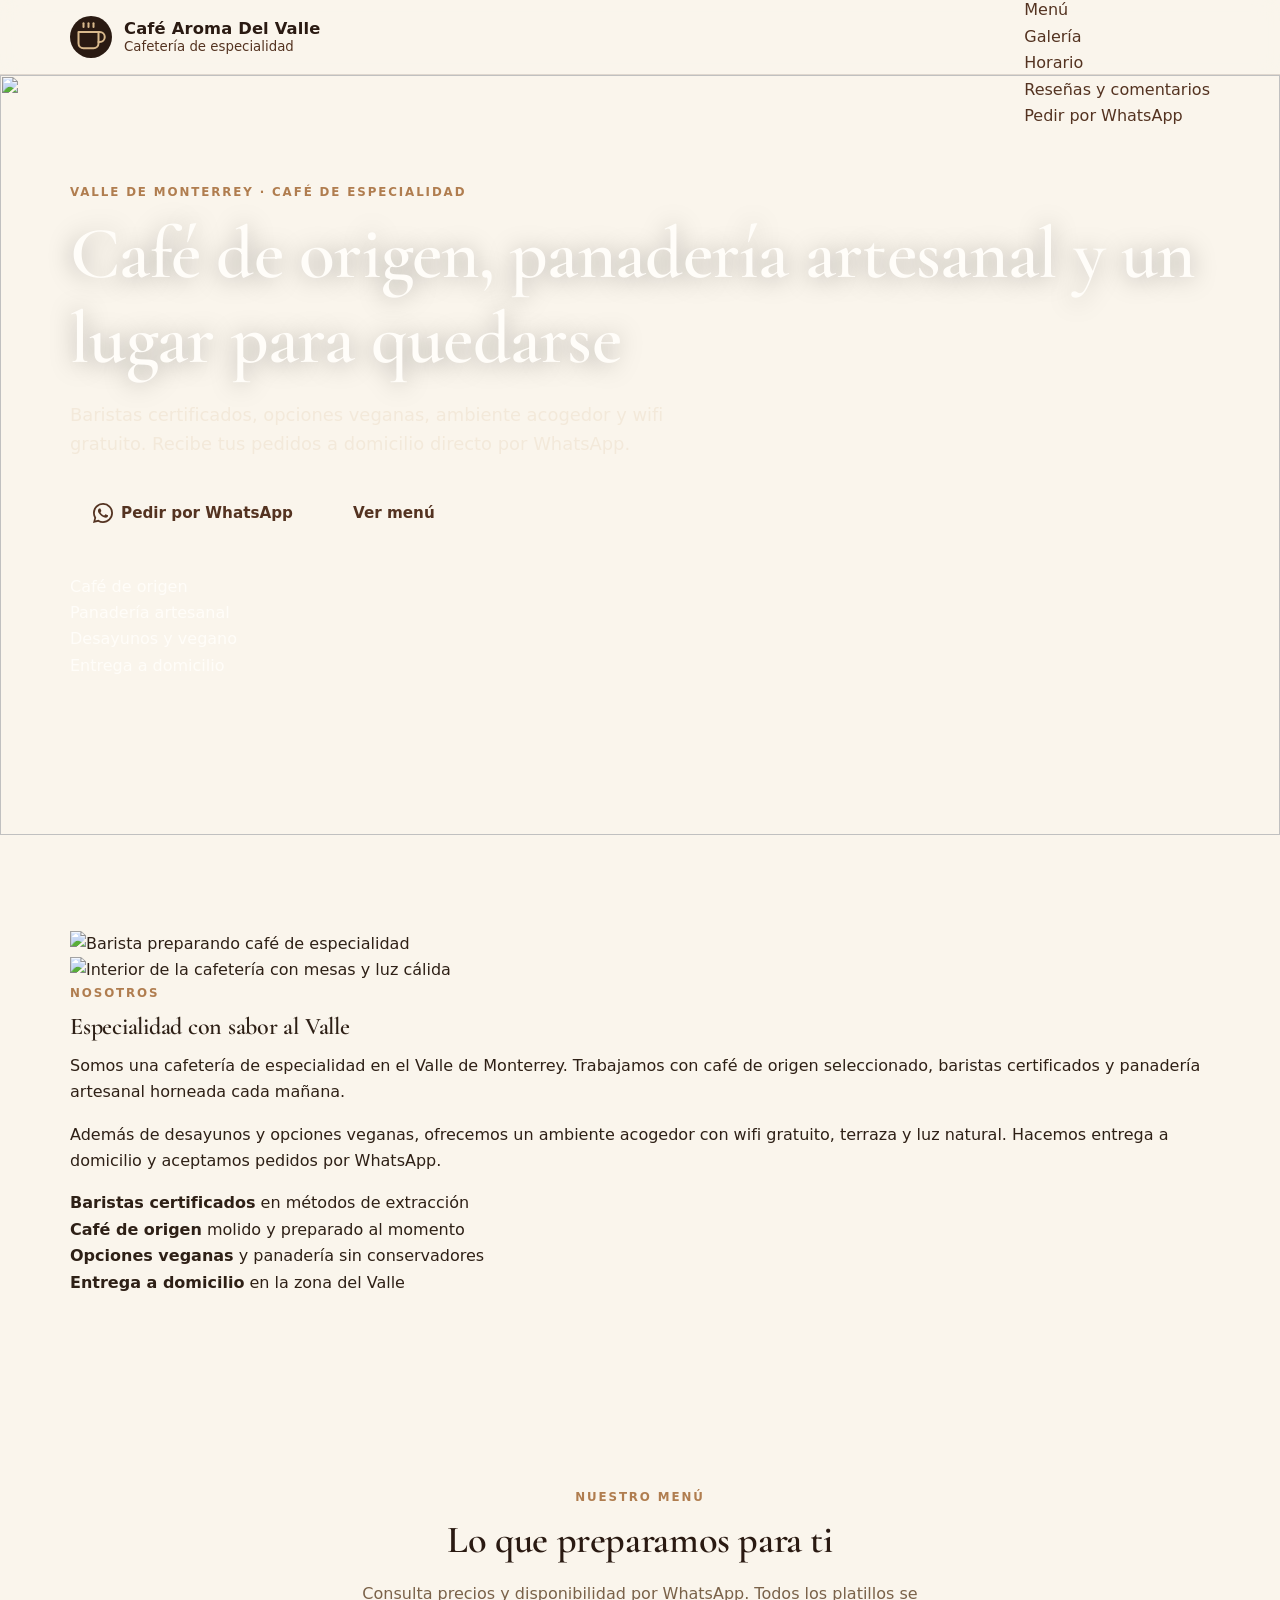
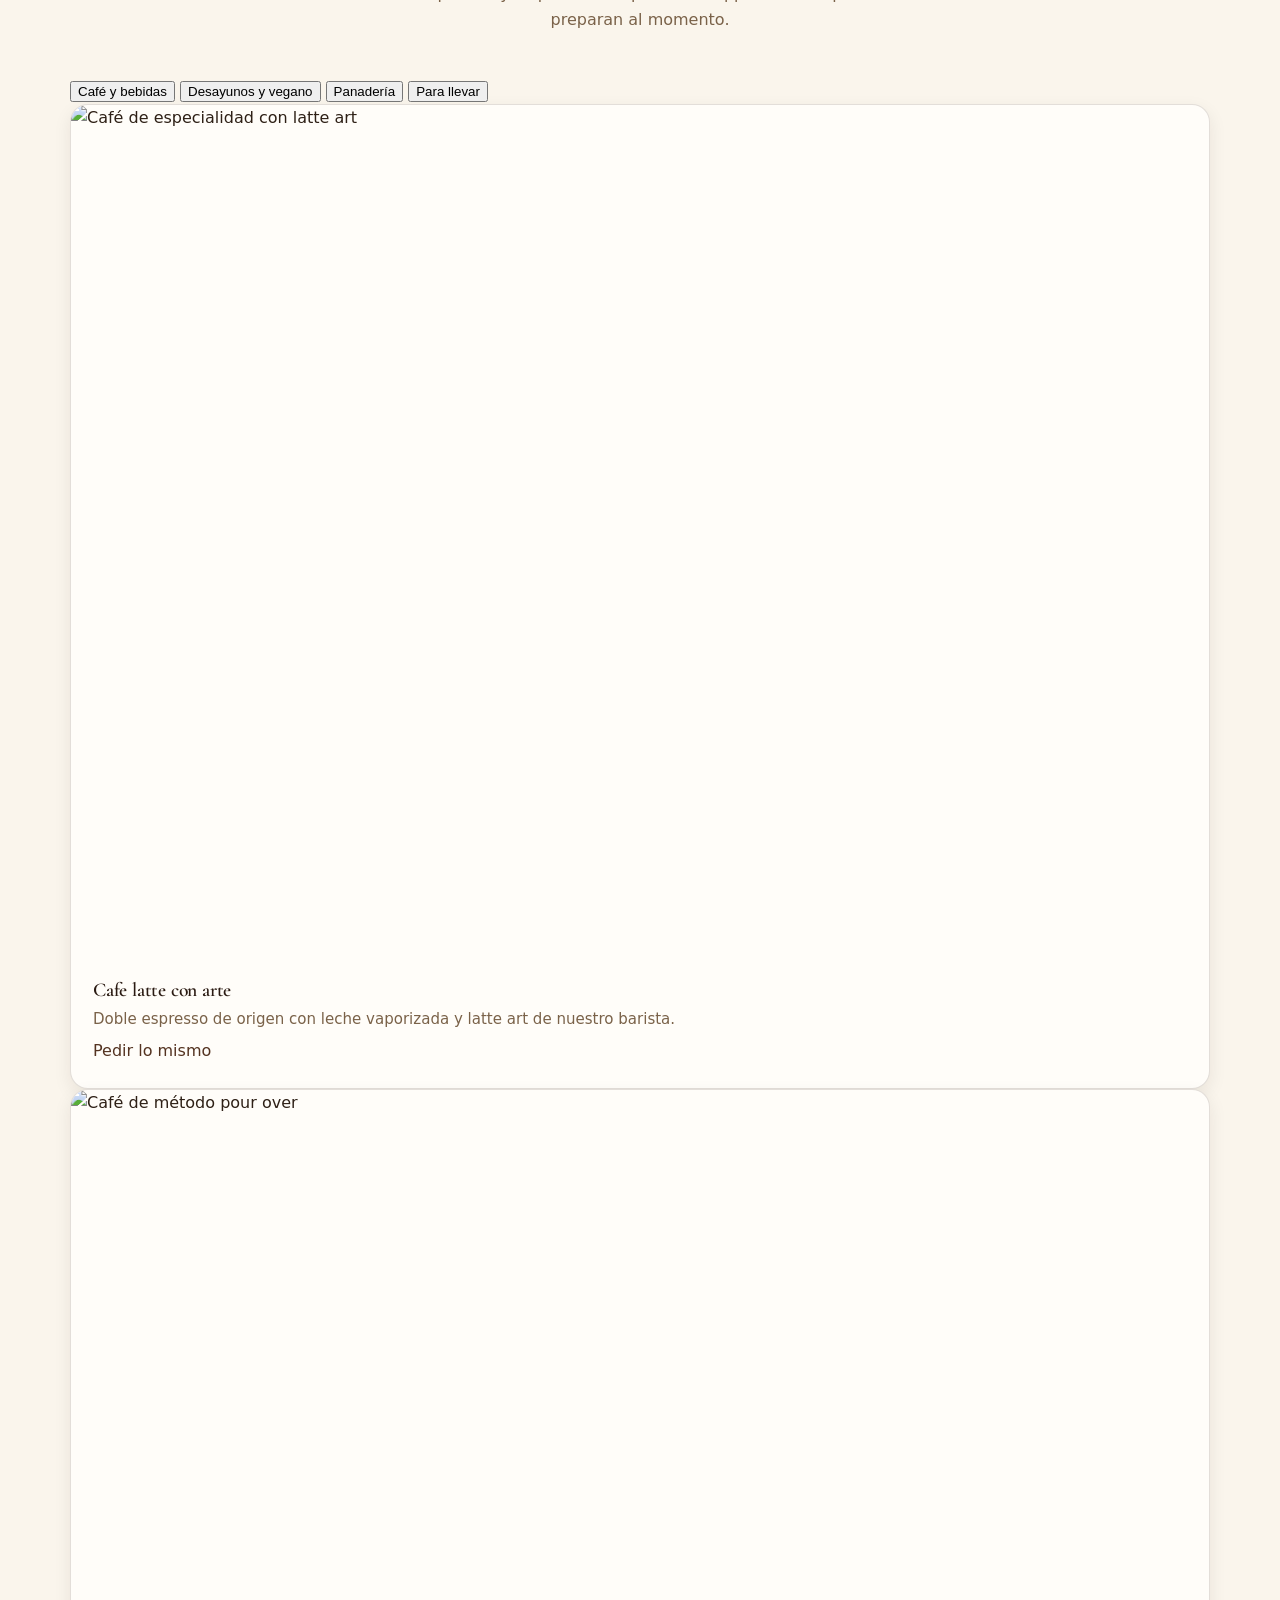
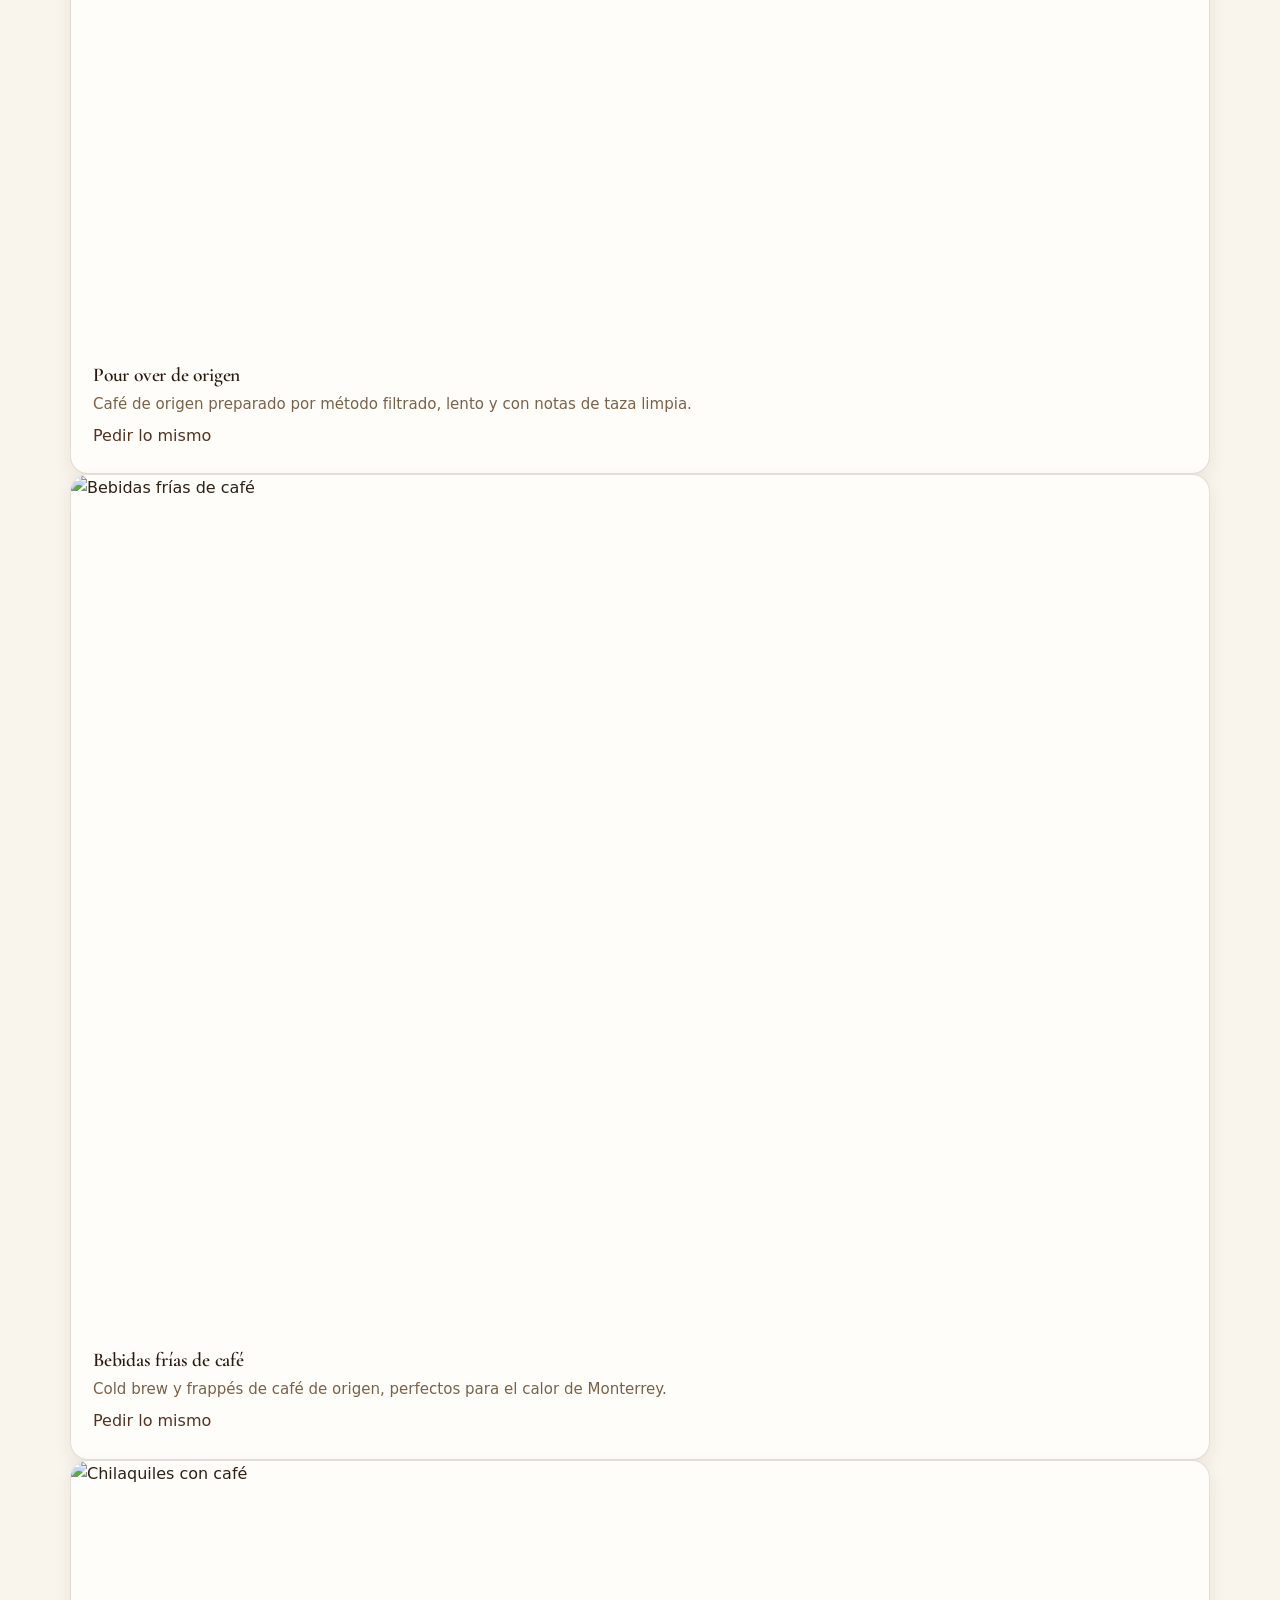
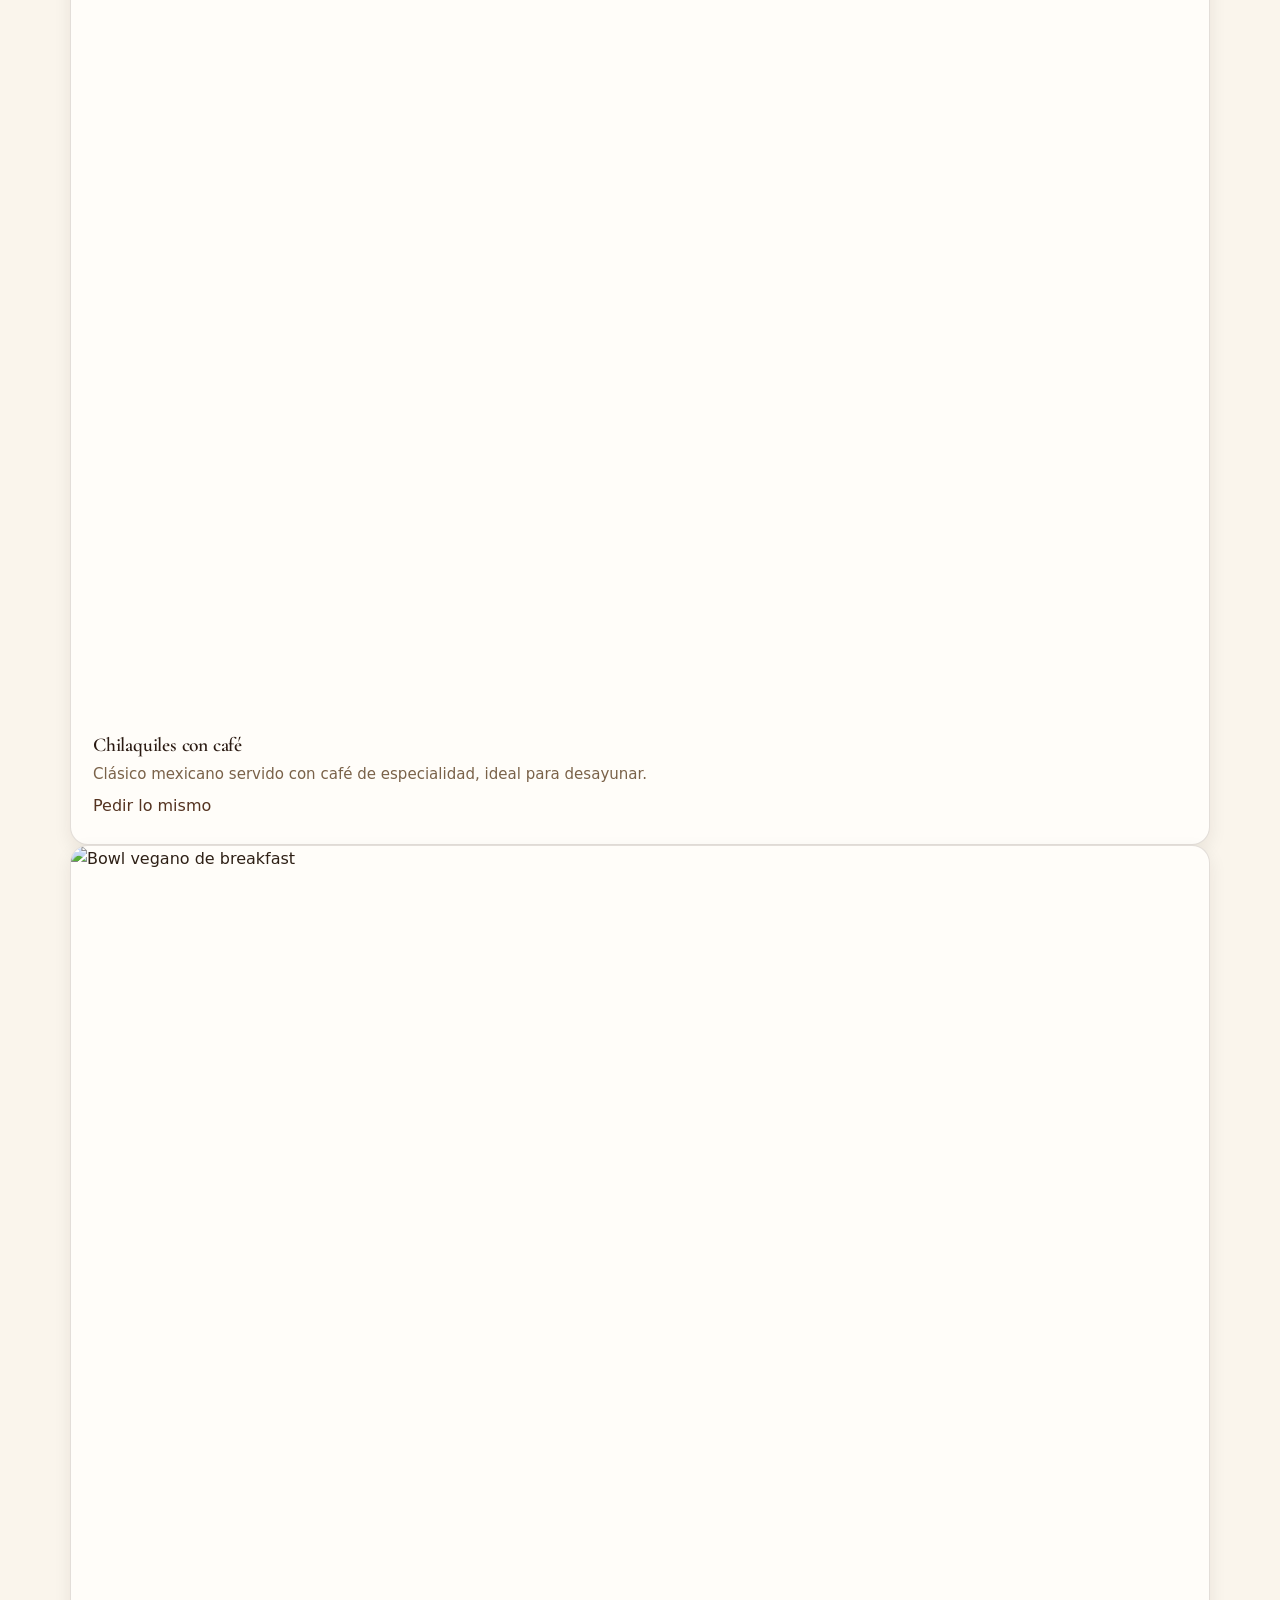
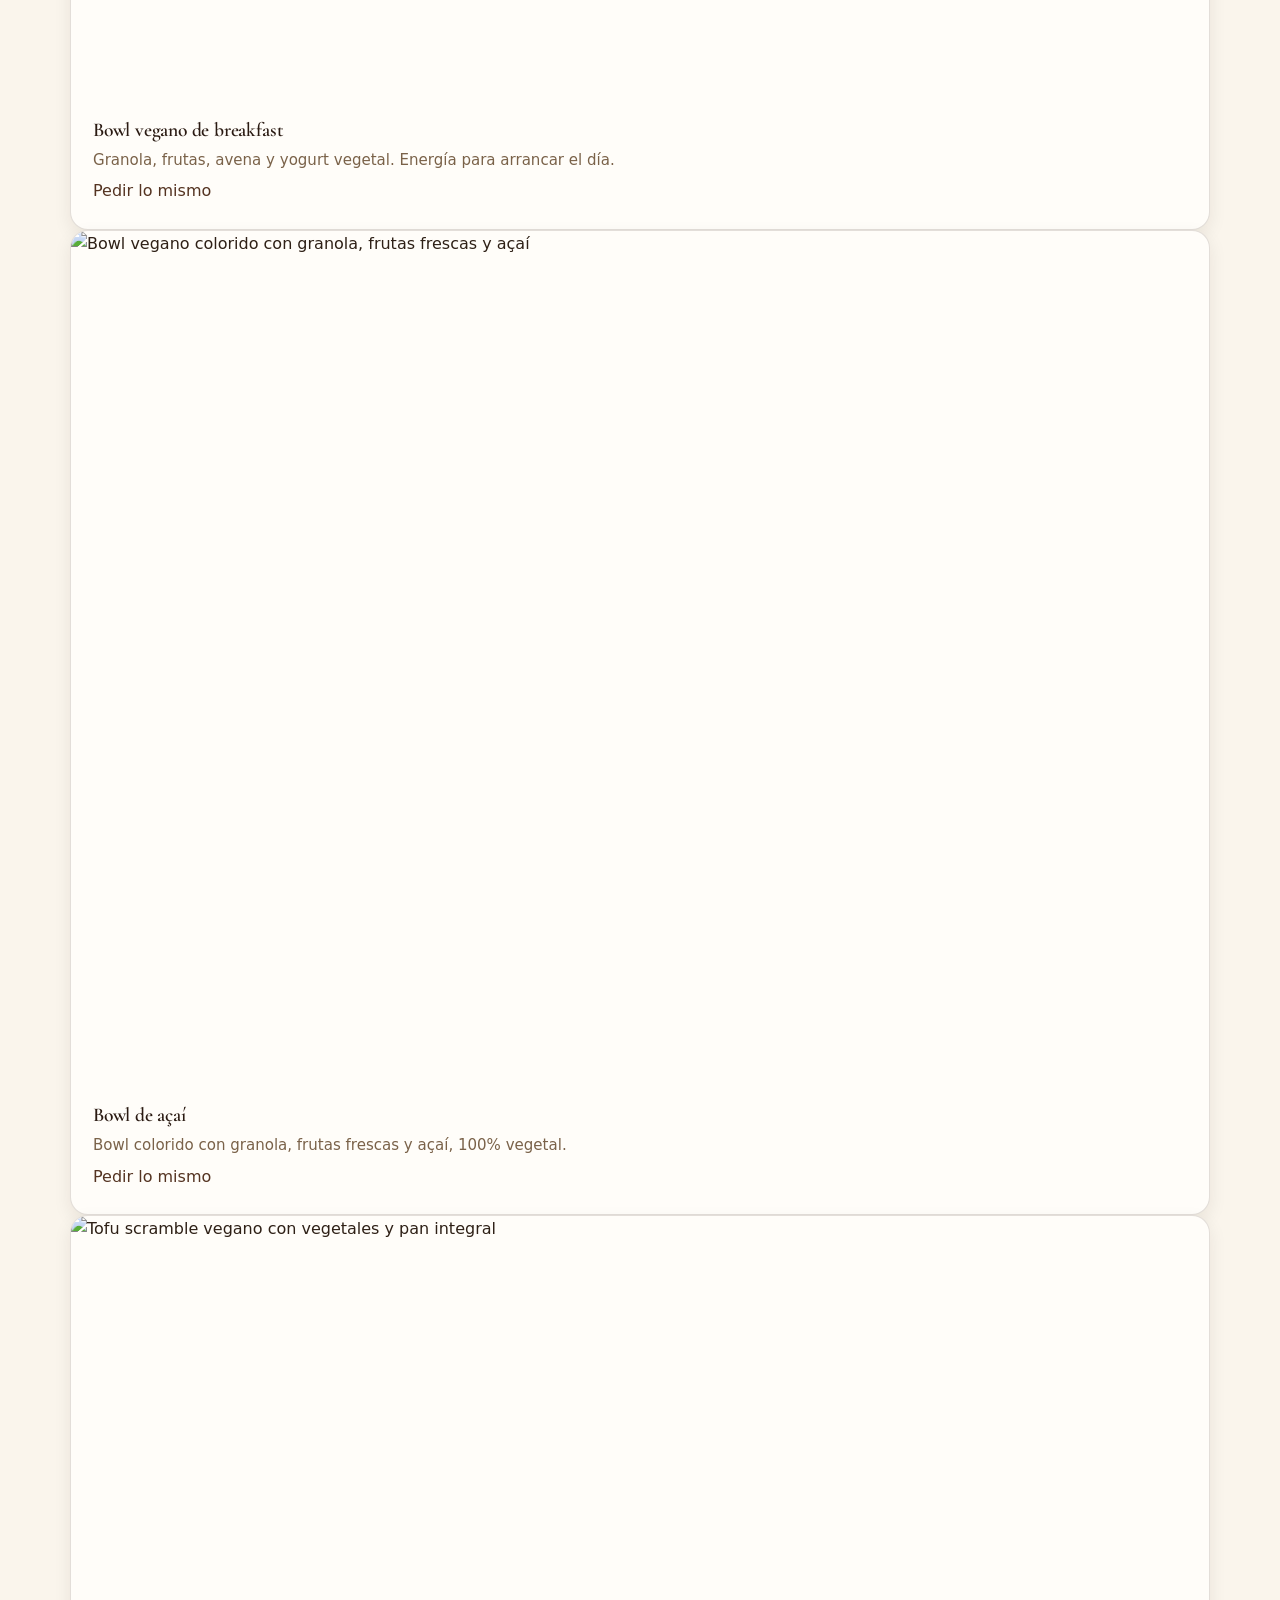
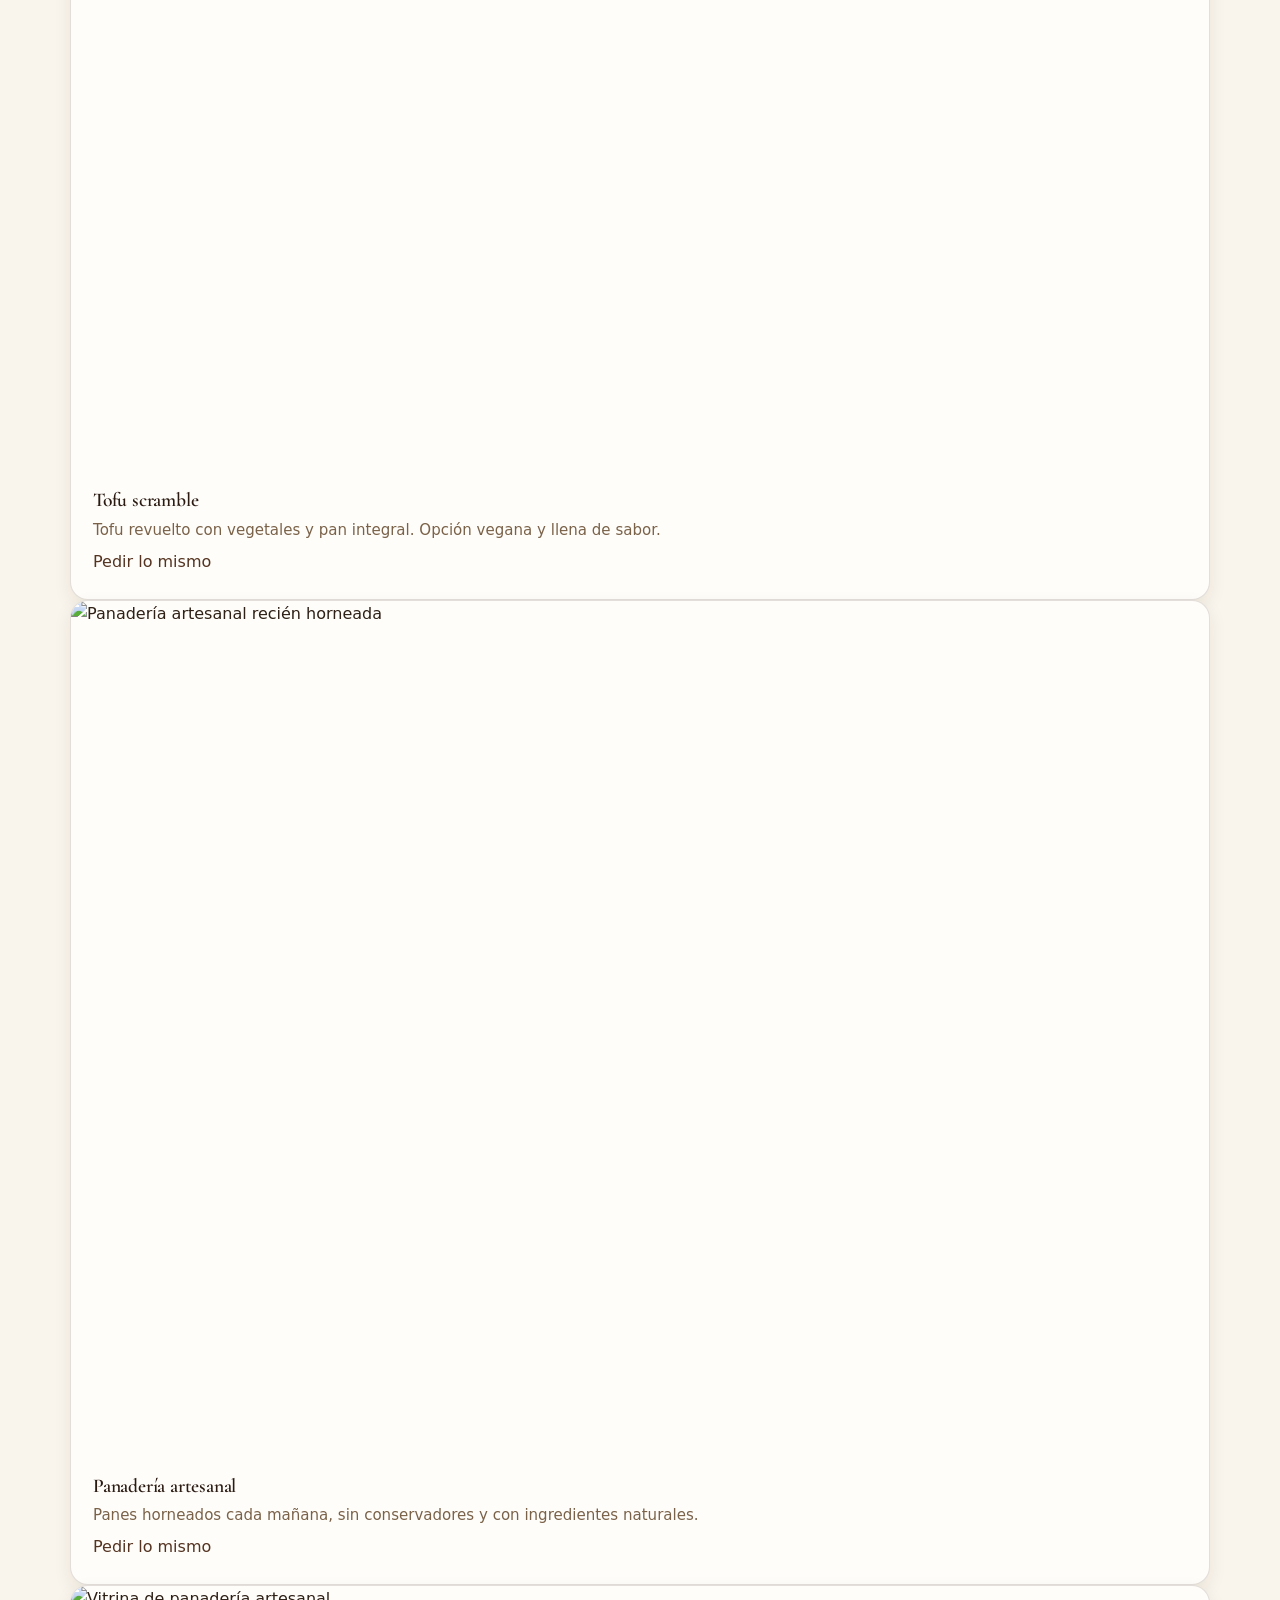
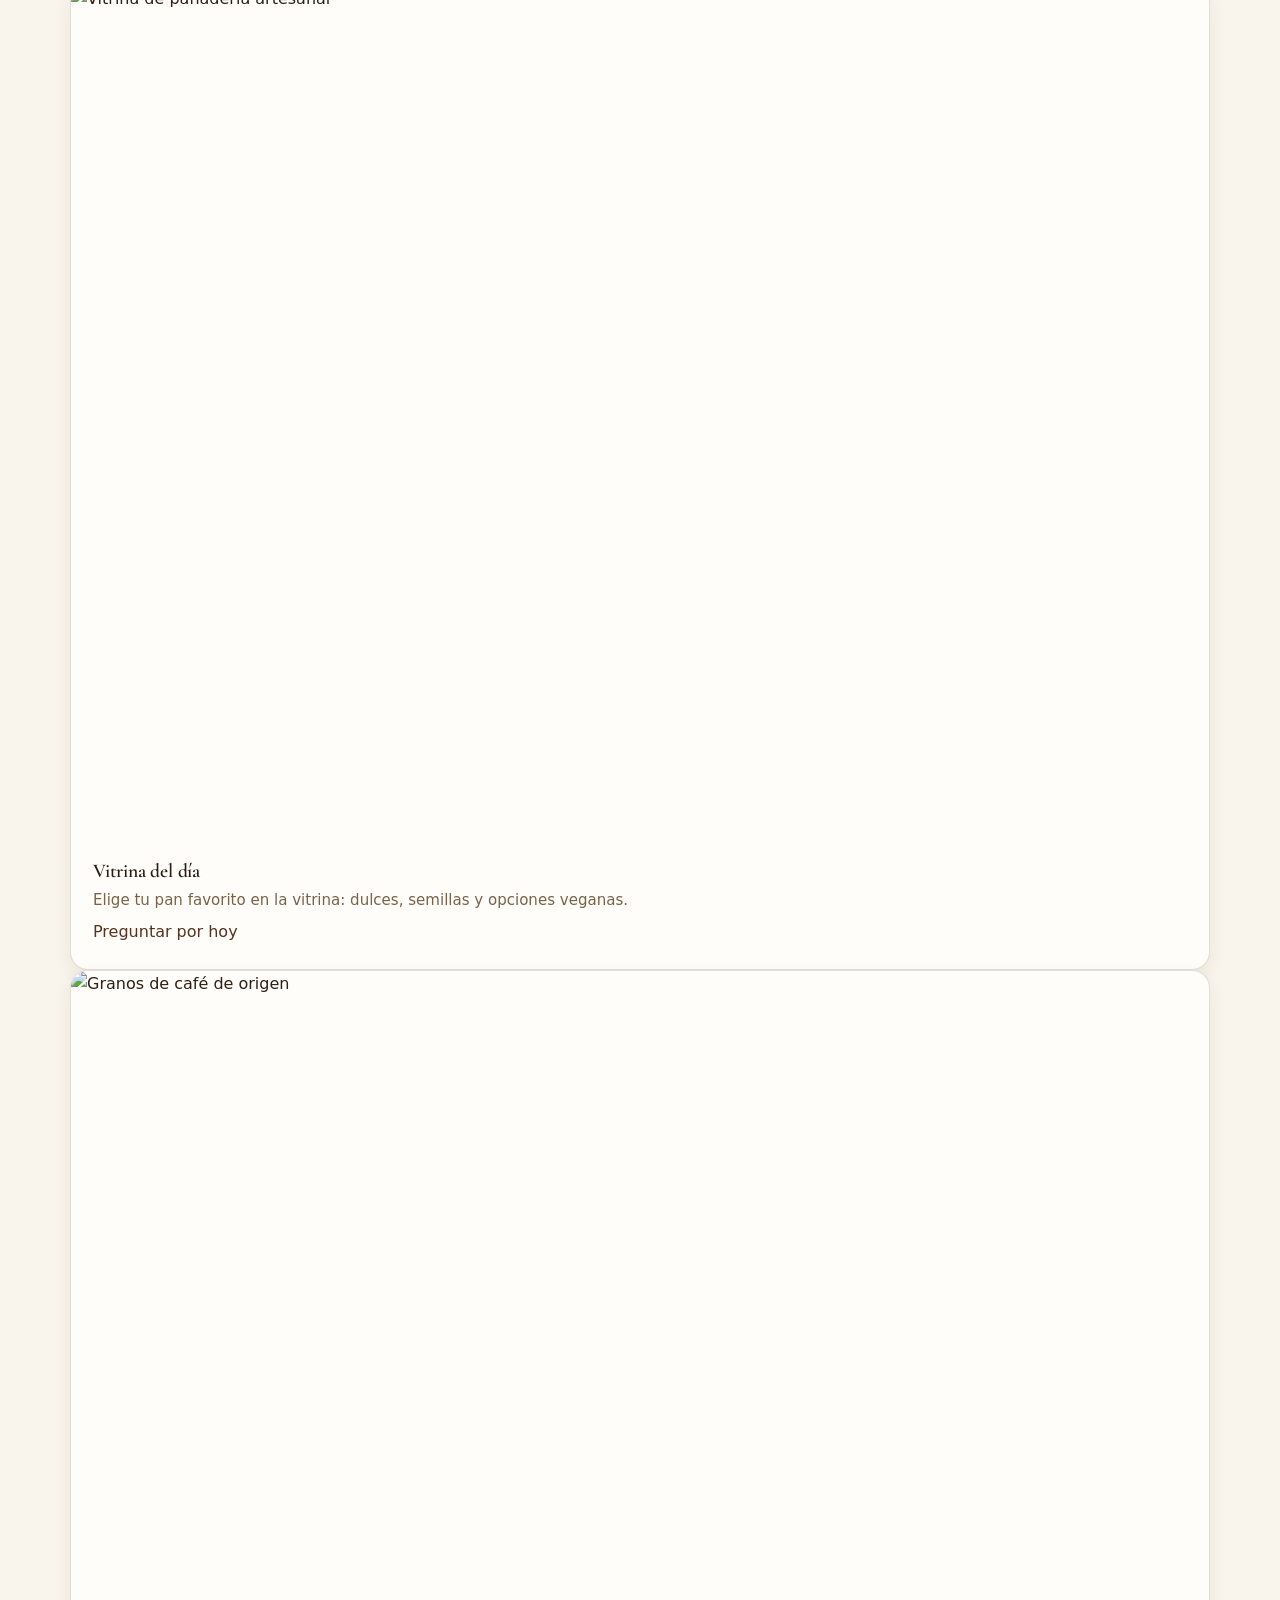
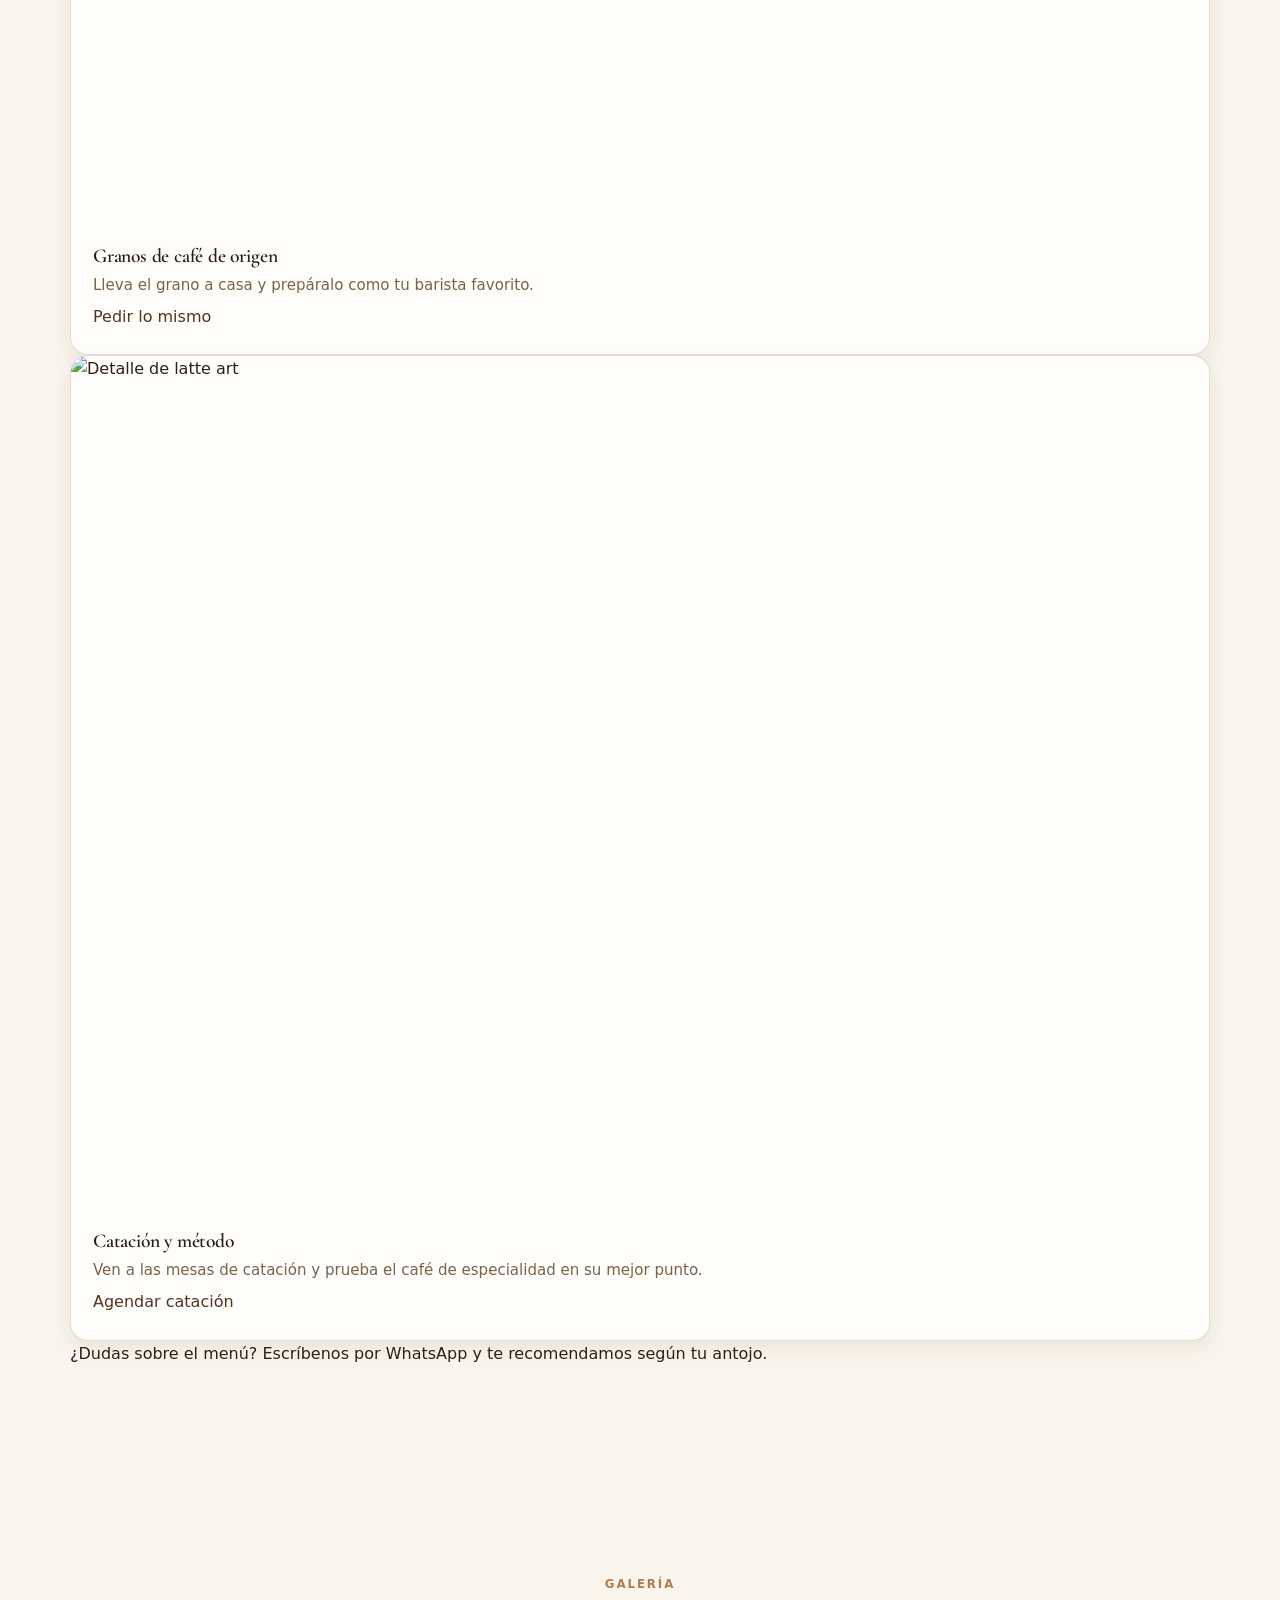
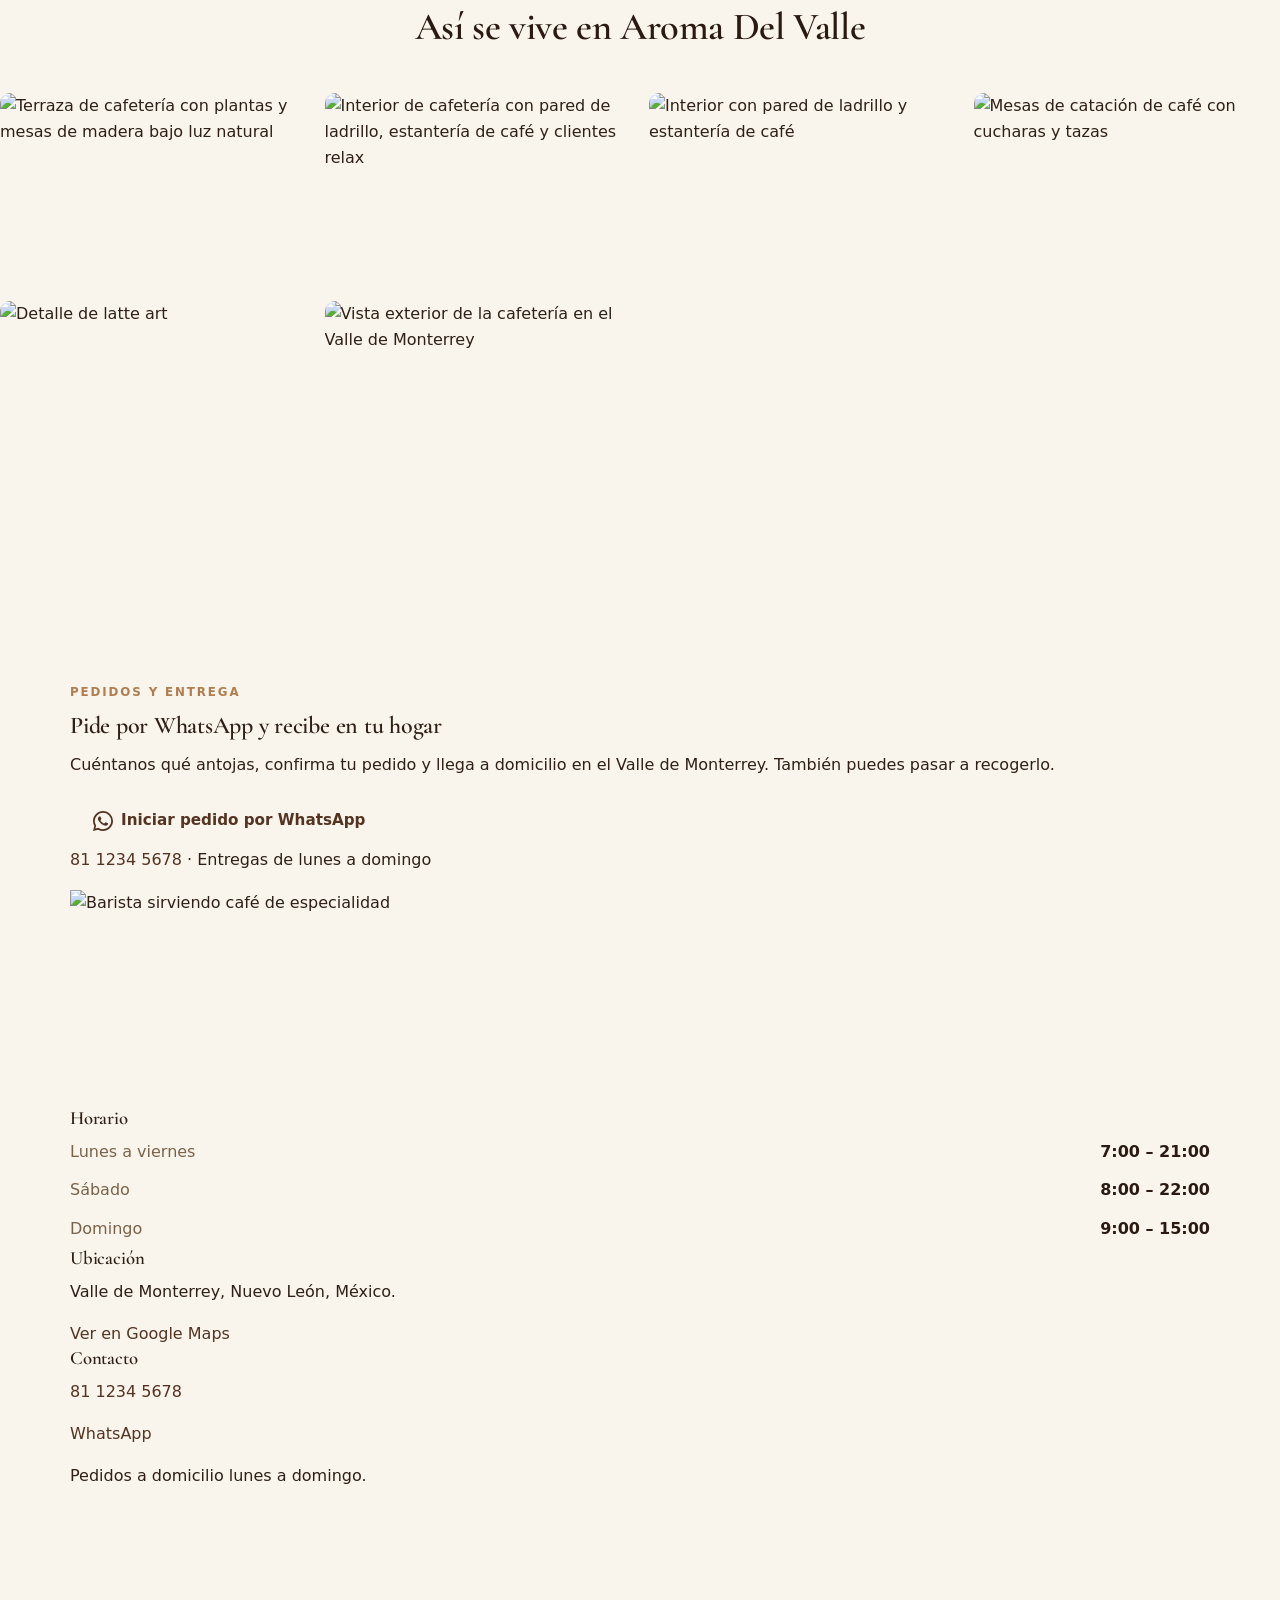
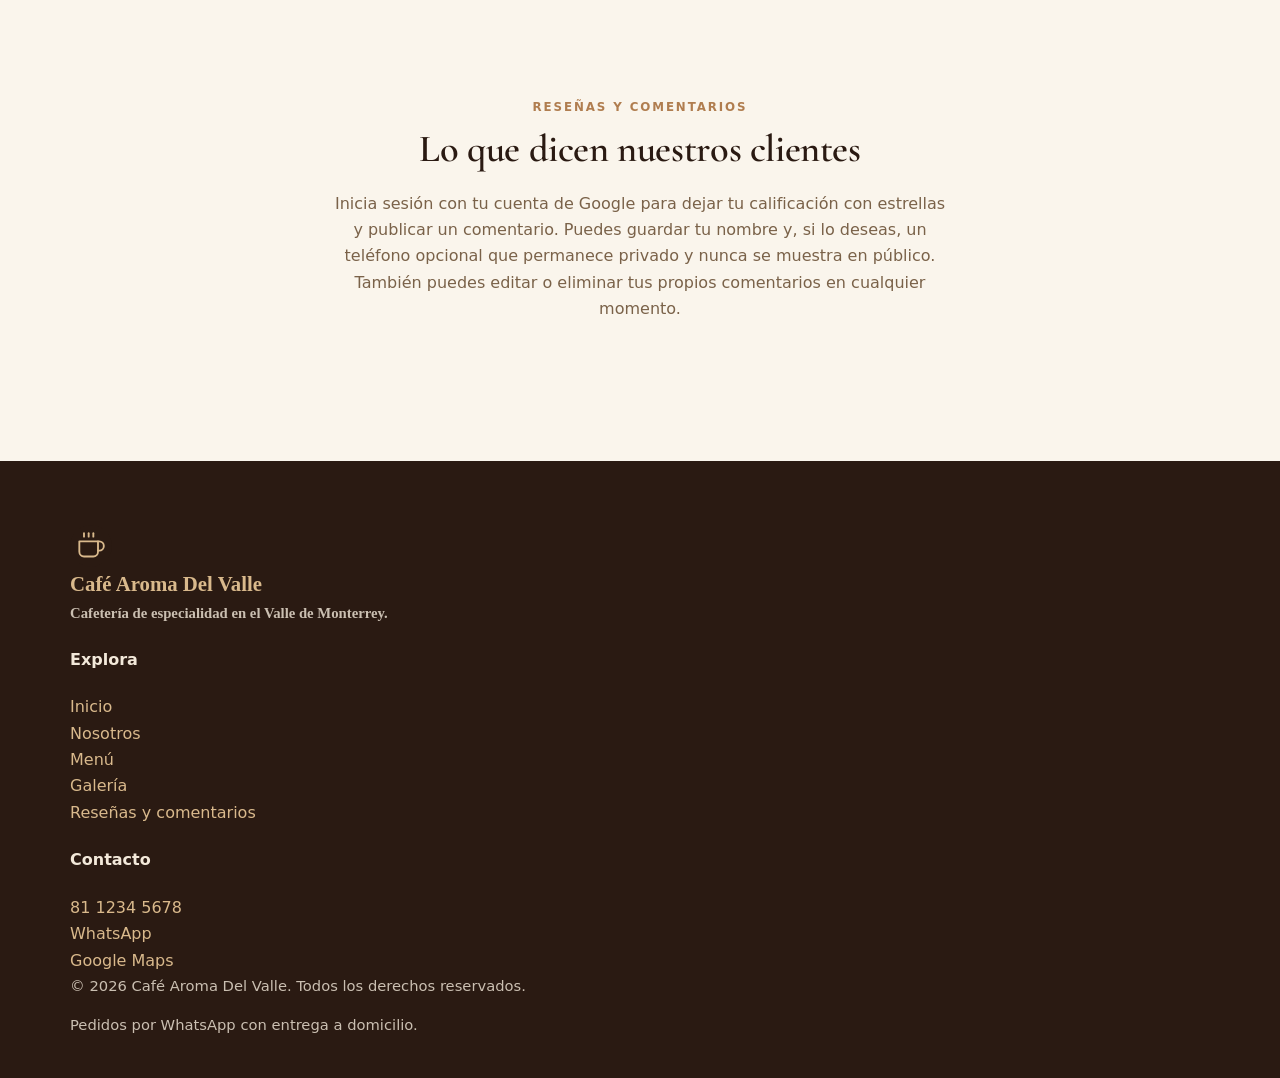
==== index.html @ 4f9b4f0f "generate index.html" ====
<!DOCTYPE html>
<html lang="es">
<head>
  <meta charset="UTF-8" />
  <meta name="viewport" content="width=device-width, initial-scale=1.0" />
  <title>Café Aroma Del Valle · Cafetería de especialidad en Monterrey</title>
  <meta name="description" content="Cafetería de especialidad en el Valle de Monterrey. Café de origen, panadería artesanal, desayunos y opciones veganas. Pedidos por WhatsApp con entrega a domicilio." />
  <meta property="og:title" content="Café Aroma Del Valle" />
  <meta property="og:description" content="Café de origen, panadería artesanal, desayunos y opciones veganas en Monterrey. Pedidos por WhatsApp." />
  <meta property="og:type" content="website" />
  <meta property="og:locale" content="es_MX" />
  <link rel="stylesheet" href="styles.css" />
  <link rel="preconnect" href="https://fonts.googleapis.com" />
  <link rel="preconnect" href="https://fonts.gstatic.com" crossorigin />
  <link href="https://fonts.googleapis.com/css2?family=Cormorant+Garamond:wght@500;600;700&family=Work+Sans:wght@400;500;600;700&display=swap" rel="stylesheet" />
</head>
<body>
  <a class="skip-link" href="#inicio" data-eb-editable="link" data-eb-key="index.a.1" data-eb-role="a" data-eb-kind="link">Saltar al contenido</a>

  <header class="site-header" data-section="header">
    <div class="container header-inner">
      <a class="brand" href="#inicio" aria-label="Café Aroma Del Valle, inicio" data-eb-editable="link" data-eb-key="index.a.2" data-eb-role="a" data-eb-kind="link">
        <span class="brand-mark" aria-hidden="true">
          <svg viewBox="0 0 24 24" width="30" height="30" fill="none" stroke="currentColor" stroke-width="1.6" stroke-linecap="round" stroke-linejoin="round">
            <path d="M18 8h1a4 4 0 0 1 0 8h-1" />
            <path d="M2 8h16v9a4 4 0 0 1-4 4H6a4 4 0 0 1-4-4V8z" />
            <path d="M6 1v3" />
            <path d="M10 1v3" />
            <path d="M14 1v3" />
          </svg>
        </span>
        <span class="brand-text">
          <strong>Café Aroma Del Valle</strong>
          <small>Cafetería de especialidad</small>
        </span>
      </a>

      <button class="nav-toggle" id="navToggle" aria-expanded="false" aria-controls="primaryNav" aria-label="Abrir menú de navegación" data-eb-editable="link" data-eb-key="index.button.3" data-eb-role="button" data-eb-kind="link">
        <span class="nav-toggle-bar"></span>
        <span class="nav-toggle-bar"></span>
        <span class="nav-toggle-bar"></span>
      </button>

      <nav class="primary-nav" id="primaryNav">
        <ul>
          <li><a href="#inicio" data-eb-editable="link" data-eb-key="index.a.4" data-eb-role="a" data-eb-kind="link">Inicio</a></li>
          <li><a href="#nosotros" data-eb-editable="link" data-eb-key="index.a.5" data-eb-role="a" data-eb-kind="link">Nosotros</a></li>
          <li><a href="#menu" data-eb-editable="link" data-eb-key="index.a.6" data-eb-role="a" data-eb-kind="link">Menú</a></li>
          <li><a href="#galeria" data-eb-editable="link" data-eb-key="index.a.7" data-eb-role="a" data-eb-kind="link">Galería</a></li>
          <li><a href="#horario" data-eb-editable="link" data-eb-key="index.a.8" data-eb-role="a" data-eb-kind="link">Horario</a></li>
          <li><a href="#resenas" data-eb-editable="link" data-eb-key="index.a.9" data-eb-role="a" data-eb-kind="link">Reseñas y comentarios</a></li>
          <li><a class="nav-cta" href="#pedidos" data-eb-editable="link" data-eb-key="index.a.10" data-eb-role="a" data-eb-kind="link">Pedir por WhatsApp</a></li>
        </ul>
      </nav>
    </div>
  </header>

  <main>
    <section class="hero" id="inicio" data-section="hero">
      <div class="hero-media" aria-hidden="true">
        <img src="https://itm-void-excepcional.pages.dev/api/itm-project-assets?file=dedb754c-cbdd-4aa8-b8d0-1f2723c79d06" alt="" width="1600" height="1000" / data-eb-editable="image" data-eb-key="index.img.11" data-eb-role="img" data-eb-kind="image">
        <div class="hero-overlay"></div>
      </div>
      <div class="container hero-content">
        <p class="eyebrow" data-eb-editable="text" data-eb-key="index.p.12" data-eb-role="p" data-eb-kind="text">Valle de Monterrey · Café de especialidad</p>
        <h1 data-eb-editable="text" data-eb-key="index.h1.13" data-eb-role="h1" data-eb-kind="text">Café de origen, panadería artesanal y un lugar para quedarse</h1>
        <p class="hero-lead" data-eb-editable="text" data-eb-key="index.p.14" data-eb-role="p" data-eb-kind="text">
          Baristas certificados, opciones veganas, ambiente acogedor y wifi gratuito.
          Recibe tus pedidos a domicilio directo por WhatsApp.
        </p>
        <div class="hero-actions">
          <a class="btn btn-primary" href="#pedidos" data-eb-editable="link" data-eb-key="index.a.15" data-eb-role="a" data-eb-kind="link">
            <svg class="icon" viewBox="0 0 24 24" width="20" height="20" fill="currentColor" aria-hidden="true">
              <path d="M20.52 3.48A11.5 11.5 0 0 0 12 0C5.4 0 0 5.4 0 12c0 2.12.55 4.18 1.6 6.01L0 24l6.12-1.6A11.8 11.8 0 0 0 12 24c6.6 0 12-5.4 12-12a11.94 11.94 0 0 0-3.48-8.52zM12 21.86c-1.81 0-3.58-.5-5.13-1.46l-.36-.22-3.63.95.95-3.54-.24-.37A9.84 9.84 0 0 1 2.14 12 9.86 9.86 0 1 1 12 21.86zm5.42-7.38c-.3-.15-1.76-.87-2.03-.97-.27-.1-.47-.15-.67.15-.2.3-.76.97-.94 1.17-.17.2-.35.22-.65.07-.3-.15-1.26-.46-2.4-1.48-.89-.79-1.49-1.77-1.66-2.07-.17-.3-.02-.46.13-.61.14-.14.3-.35.45-.53.15-.17.2-.3.3-.5.1-.2.05-.37-.02-.52-.08-.15-.67-1.63-.92-2.23-.24-.58-.49-.5-.67-.51h-.57c-.2 0-.52.07-.8.37-.27.3-1.04 1.02-1.04 2.5s1.07 2.9 1.22 3.1c.15.2 2.1 3.2 5.08 4.49.71.31 1.26.49 1.7.63.71.23 1.36.2 1.87.12.57-.09 1.76-.72 2-1.42.25-.7.25-1.3.18-1.42-.07-.13-.28-.2-.57-.35z" />
            </svg>
            Pedir por WhatsApp
          </a>
          <a class="btn btn-ghost" href="#menu" data-eb-editable="link" data-eb-key="index.a.16" data-eb-role="a" data-eb-kind="link">Ver menú</a>
        </div>
        <ul class="hero-highlights" data-section="highlights">
          <li>Café de origen</li>
          <li>Panadería artesanal</li>
          <li>Desayunos y vegano</li>
          <li>Entrega a domicilio</li>
        </ul>
      </div>
    </section>

    <section class="about section" id="nosotros" data-section="about">
      <div class="container about-grid">
        <div class="about-media">
          <img class="about-img about-img-a" src="https://itm-void-excepcional.pages.dev/api/itm-project-assets?file=957402e9-69da-47fb-a879-35924b6e8401" alt="Barista preparando café de especialidad" loading="lazy" / data-eb-editable="image" data-eb-key="index.img.17" data-eb-role="img" data-eb-kind="image">
          <img class="about-img about-img-b" src="https://itm-void-excepcional.pages.dev/api/itm-project-assets?file=9d6c26b2-7205-488f-87eb-b3991c91f366" alt="Interior de la cafetería con mesas y luz cálida" loading="lazy" / data-eb-editable="image" data-eb-key="index.img.18" data-eb-role="img" data-eb-kind="image">
        </div>
        <div class="about-text">
          <p class="eyebrow" data-eb-editable="text" data-eb-key="index.p.19" data-eb-role="p" data-eb-kind="text">Nosotros</p>
          <h2 data-eb-editable="text" data-eb-key="index.h2.20" data-eb-role="h2" data-eb-kind="text">Especialidad con sabor al Valle</h2>
          <p data-eb-editable="text" data-eb-key="index.p.21" data-eb-role="p" data-eb-kind="text">
            Somos una cafetería de especialidad en el Valle de Monterrey. Trabajamos con
            café de origen seleccionado, baristas certificados y panadería artesanal horneada
            cada mañana.
          </p>
          <p data-eb-editable="text" data-eb-key="index.p.22" data-eb-role="p" data-eb-kind="text">
            Además de desayunos y opciones veganas, ofrecemos un ambiente acogedor
            con wifi gratuito, terraza y luz natural. Hacemos entrega a domicilio y
            aceptamos pedidos por WhatsApp.
          </p>
          <ul class="feature-list">
            <li><strong>Baristas certificados</strong> en métodos de extracción</li>
            <li><strong>Café de origen</strong> molido y preparado al momento</li>
            <li><strong>Opciones veganas</strong> y panadería sin conservadores</li>
            <li><strong>Entrega a domicilio</strong> en la zona del Valle</li>
          </ul>
        </div>
      </div>
    </section>

    <section class="menu section" id="menu" data-section="menu">
      <div class="container">
        <div class="section-head">
          <p class="eyebrow" data-eb-editable="text" data-eb-key="index.p.23" data-eb-role="p" data-eb-kind="text">Nuestro menú</p>
          <h2 data-eb-editable="text" data-eb-key="index.h2.24" data-eb-role="h2" data-eb-kind="text">Lo que preparamos para ti</h2>
          <p class="section-note" data-eb-editable="text" data-eb-key="index.p.25" data-eb-role="p" data-eb-kind="text">
            Consulta precios y disponibilidad por WhatsApp. Todos los platillos se preparan
            al momento.
          </p>
        </div>

        <div class="menu-tabs" role="tablist" aria-label="Categorías del menú">
          <button class="menu-tab is-active" role="tab" aria-selected="true" data-tab="cafe" data-eb-editable="link" data-eb-key="index.button.26" data-eb-role="button" data-eb-kind="link">Café y bebidas</button>
          <button class="menu-tab" role="tab" aria-selected="false" data-tab="desayunos" data-eb-editable="link" data-eb-key="index.button.27" data-eb-role="button" data-eb-kind="link">Desayunos y vegano</button>
          <button class="menu-tab" role="tab" aria-selected="false" data-tab="panaderia" data-eb-editable="link" data-eb-key="index.button.28" data-eb-role="button" data-eb-kind="link">Panadería</button>
          <button class="menu-tab" role="tab" aria-selected="false" data-tab="tienda" data-eb-editable="link" data-eb-key="index.button.29" data-eb-role="button" data-eb-kind="link">Para llevar</button>
        </div>

        <div class="menu-panel is-active" data-panel="cafe" data-editor-markup="menu-cafe">
          <article class="menu-card">
            <div class="menu-card-media">
              <img src="https://itm-void-excepcional.pages.dev/api/itm-project-assets?file=6a8996e6-e2ce-473c-b45a-f9d8ef2d9ca5" alt="Café de especialidad con latte art" loading="lazy" / data-eb-editable="image" data-eb-key="index.img.30" data-eb-role="img" data-eb-kind="image">
              <span class="tag">Espresso</span>
            </div>
            <div class="menu-card-body">
              <h3 data-eb-editable="text" data-eb-key="index.h3.31" data-eb-role="h3" data-eb-kind="text">Cafe latte con arte</h3>
              <p data-eb-editable="text" data-eb-key="index.p.32" data-eb-role="p" data-eb-kind="text">Doble espresso de origen con leche vaporizada y latte art de nuestro barista.</p>
              <a class="menu-order" href="https://wa.me/528112345678?text=Hola%2C%20quiero%20pedir%20un%20cafe%20latte%20con%20arte" data-eb-editable="link" data-eb-key="index.a.33" data-eb-role="a" data-eb-kind="link">Pedir lo mismo</a>
            </div>
          </article>

          <article class="menu-card">
            <div class="menu-card-media">
              <img src="https://itm-void-excepcional.pages.dev/api/itm-project-assets?file=4c34b17a-580b-4ada-aa77-c538ec0db4cc" alt="Café de método pour over" loading="lazy" / data-eb-editable="image" data-eb-key="index.img.34" data-eb-role="img" data-eb-kind="image">
              <span class="tag">Filtrado</span>
            </div>
            <div class="menu-card-body">
              <h3 data-eb-editable="text" data-eb-key="index.h3.35" data-eb-role="h3" data-eb-kind="text">Pour over de origen</h3>
              <p data-eb-editable="text" data-eb-key="index.p.36" data-eb-role="p" data-eb-kind="text">Café de origen preparado por método filtrado, lento y con notas de taza limpia.</p>
              <a class="menu-order" href="https://wa.me/528112345678?text=Hola%2C%20quiero%20pedir%20un%20pour%20over%20de%20origen" data-eb-editable="link" data-eb-key="index.a.37" data-eb-role="a" data-eb-kind="link">Pedir lo mismo</a>
            </div>
          </article>

          <article class="menu-card">
            <div class="menu-card-media">
              <img src="https://thumb.wikimedia.org/wikipedia/commons/thumb/e/e4/How_to_mix_drinks._Bar_keepers%27_handbook_%28IA_howtomixdrinksba00wint%29.pdf/page1-500px-How_to_mix_drinks._Bar_keepers%27_handbook_%28IA_howtomixdrinksba00wint%29.pdf.jpg?utm_source=commons.wikimedia.org&utm_campaign=imageinfo&utm_content=thumbnail" alt="Bebidas frías de café" loading="lazy" / data-eb-editable="image" data-eb-key="index.img.38" data-eb-role="img" data-eb-kind="image">
              <span class="tag">Bebidas frías</span>
            </div>
            <div class="menu-card-body">
              <h3 data-eb-editable="text" data-eb-key="index.h3.39" data-eb-role="h3" data-eb-kind="text">Bebidas frías de café</h3>
              <p data-eb-editable="text" data-eb-key="index.p.40" data-eb-role="p" data-eb-kind="text">Cold brew y frappés de café de origen, perfectos para el calor de Monterrey.</p>
              <a class="menu-order" href="https://wa.me/528112345678?text=Hola%2C%20quiero%20pedir%20una%20bebida%20fr%C3%ADa%20de%20caf%C3%A9" data-eb-editable="link" data-eb-key="index.a.41" data-eb-role="a" data-eb-kind="link">Pedir lo mismo</a>
            </div>
          </article>
        </div>

        <div class="menu-panel" data-panel="desayunos" data-editor-markup="menu-desayunos">
          <article class="menu-card">
            <div class="menu-card-media">
              <img src="https://itm-void-excepcional.pages.dev/api/itm-project-assets?file=ee3d98af-9adb-4d76-9c01-5e8f0b47ce57" alt="Chilaquiles con café" loading="lazy" / data-eb-editable="image" data-eb-key="index.img.42" data-eb-role="img" data-eb-kind="image">
              <span class="tag">Tradicional</span>
            </div>
            <div class="menu-card-body">
              <h3 data-eb-editable="text" data-eb-key="index.h3.43" data-eb-role="h3" data-eb-kind="text">Chilaquiles con café</h3>
              <p data-eb-editable="text" data-eb-key="index.p.44" data-eb-role="p" data-eb-kind="text">Clásico mexicano servido con café de especialidad, ideal para desayunar.</p>
              <a class="menu-order" href="https://wa.me/528112345678?text=Hola%2C%20quiero%20pedir%20chilaquiles%20con%20caf%C3%A9" data-eb-editable="link" data-eb-key="index.a.45" data-eb-role="a" data-eb-kind="link">Pedir lo mismo</a>
            </div>
          </article>

          <article class="menu-card">
            <div class="menu-card-media">
              <img src="https://itm-void-excepcional.pages.dev/api/itm-project-assets?file=a599b91a-a465-4595-8264-1552299a7720" alt="Bowl vegano de breakfast" loading="lazy" / data-eb-editable="image" data-eb-key="index.img.46" data-eb-role="img" data-eb-kind="image">
              <span class="tag">Vegano</span>
            </div>
            <div class="menu-card-body">
              <h3 data-eb-editable="text" data-eb-key="index.h3.47" data-eb-role="h3" data-eb-kind="text">Bowl vegano de breakfast</h3>
              <p data-eb-editable="text" data-eb-key="index.p.48" data-eb-role="p" data-eb-kind="text">Granola, frutas, avena y yogurt vegetal. Energía para arrancar el día.</p>
              <a class="menu-order" href="https://wa.me/528112345678?text=Hola%2C%20quiero%20pedir%20un%20bowl%20vegano%20de%20breakfast" data-eb-editable="link" data-eb-key="index.a.49" data-eb-role="a" data-eb-kind="link">Pedir lo mismo</a>
            </div>
          </article>

          <article class="menu-card">
            <div class="menu-card-media">
              <img src="https://itm-void-excepcional.pages.dev/api/itm-project-assets?file=79455095-fa5d-47f5-8d58-bb03013393f0" alt="Bowl vegano colorido con granola, frutas frescas y açaí" loading="lazy" / data-eb-editable="image" data-eb-key="index.img.50" data-eb-role="img" data-eb-kind="image">
              <span class="tag">Açaí</span>
            </div>
            <div class="menu-card-body">
              <h3 data-eb-editable="text" data-eb-key="index.h3.51" data-eb-role="h3" data-eb-kind="text">Bowl de açaí</h3>
              <p data-eb-editable="text" data-eb-key="index.p.52" data-eb-role="p" data-eb-kind="text">Bowl colorido con granola, frutas frescas y açaí, 100% vegetal.</p>
              <a class="menu-order" href="https://wa.me/528112345678?text=Hola%2C%20quiero%20pedir%20un%20bowl%20de%20a%C3%A7a%C3%AD" data-eb-editable="link" data-eb-key="index.a.53" data-eb-role="a" data-eb-kind="link">Pedir lo mismo</a>
            </div>
          </article>

          <article class="menu-card">
            <div class="menu-card-media">
              <img src="https://itm-void-excepcional.pages.dev/api/itm-project-assets?file=435575ff-8529-4fc0-b84f-02cf22dfd14d" alt="Tofu scramble vegano con vegetales y pan integral" loading="lazy" / data-eb-editable="image" data-eb-key="index.img.54" data-eb-role="img" data-eb-kind="image">
              <span class="tag">Vegano</span>
            </div>
            <div class="menu-card-body">
              <h3 data-eb-editable="text" data-eb-key="index.h3.55" data-eb-role="h3" data-eb-kind="text">Tofu scramble</h3>
              <p data-eb-editable="text" data-eb-key="index.p.56" data-eb-role="p" data-eb-kind="text">Tofu revuelto con vegetales y pan integral. Opción vegana y llena de sabor.</p>
              <a class="menu-order" href="https://wa.me/528112345678?text=Hola%2C%20quiero%20pedir%20un%20tofu%20scramble" data-eb-editable="link" data-eb-key="index.a.57" data-eb-role="a" data-eb-kind="link">Pedir lo mismo</a>
            </div>
          </article>
        </div>

        <div class="menu-panel" data-panel="panaderia" data-editor-markup="menu-panaderia">
          <article class="menu-card">
            <div class="menu-card-media">
              <img src="https://itm-void-excepcional.pages.dev/api/itm-project-assets?file=4a40467c-8717-4b0f-994e-df0ed84c121d" alt="Panadería artesanal recién horneada" loading="lazy" / data-eb-editable="image" data-eb-key="index.img.58" data-eb-role="img" data-eb-kind="image">
              <span class="tag">Recién horneado</span>
            </div>
            <div class="menu-card-body">
              <h3 data-eb-editable="text" data-eb-key="index.h3.59" data-eb-role="h3" data-eb-kind="text">Panadería artesanal</h3>
              <p data-eb-editable="text" data-eb-key="index.p.60" data-eb-role="p" data-eb-kind="text">Panes horneados cada mañana, sin conservadores y con ingredientes naturales.</p>
              <a class="menu-order" href="https://wa.me/528112345678?text=Hola%2C%20quiero%20pedir%20panader%C3%ADa%20artesanal" data-eb-editable="link" data-eb-key="index.a.61" data-eb-role="a" data-eb-kind="link">Pedir lo mismo</a>
            </div>
          </article>

          <article class="menu-card">
            <div class="menu-card-media">
              <img src="https://itm-void-excepcional.pages.dev/api/itm-project-assets?file=be5dd427-9355-4c82-8a78-1943d4a0c821" alt="Vitrina de panadería artesanal" loading="lazy" / data-eb-editable="image" data-eb-key="index.img.62" data-eb-role="img" data-eb-kind="image">
              <span class="tag">Para llevar</span>
            </div>
            <div class="menu-card-body">
              <h3 data-eb-editable="text" data-eb-key="index.h3.63" data-eb-role="h3" data-eb-kind="text">Vitrina del día</h3>
              <p data-eb-editable="text" data-eb-key="index.p.64" data-eb-role="p" data-eb-kind="text">Elige tu pan favorito en la vitrina: dulces, semillas y opciones veganas.</p>
              <a class="menu-order" href="https://wa.me/528112345678?text=Hola%2C%20%C2%BFqu%C3%A9%20tienen%20hoy%20en%20la%20vitrina%20de%20panader%C3%ADa%3F" data-eb-editable="link" data-eb-key="index.a.65" data-eb-role="a" data-eb-kind="link">Preguntar por hoy</a>
            </div>
          </article>
        </div>

        <div class="menu-panel" data-panel="tienda" data-editor-markup="menu-tienda">
          <article class="menu-card">
            <div class="menu-card-media">
              <img src="https://itm-void-excepcional.pages.dev/api/itm-project-assets?file=17eb13cb-a7ee-49a7-a109-41243b6ce3ab" alt="Granos de café de origen" loading="lazy" / data-eb-editable="image" data-eb-key="index.img.66" data-eb-role="img" data-eb-kind="image">
              <span class="tag">Origen</span>
            </div>
            <div class="menu-card-body">
              <h3 data-eb-editable="text" data-eb-key="index.h3.67" data-eb-role="h3" data-eb-kind="text">Granos de café de origen</h3>
              <p data-eb-editable="text" data-eb-key="index.p.68" data-eb-role="p" data-eb-kind="text">Lleva el grano a casa y prepáralo como tu barista favorito.</p>
              <a class="menu-order" href="https://wa.me/528112345678?text=Hola%2C%20quiero%20comprar%20granos%20de%20caf%C3%A9%20de%20origen" data-eb-editable="link" data-eb-key="index.a.69" data-eb-role="a" data-eb-kind="link">Pedir lo mismo</a>
            </div>
          </article>

          <article class="menu-card">
            <div class="menu-card-media">
              <img src="https://itm-void-excepcional.pages.dev/api/itm-project-assets?file=d18438c6-9d62-4551-8b85-8c607fa4b947" alt="Detalle de latte art" loading="lazy" / data-eb-editable="image" data-eb-key="index.img.70" data-eb-role="img" data-eb-kind="image">
              <span class="tag">Experiencia</span>
            </div>
            <div class="menu-card-body">
              <h3 data-eb-editable="text" data-eb-key="index.h3.71" data-eb-role="h3" data-eb-kind="text">Catación y método</h3>
              <p data-eb-editable="text" data-eb-key="index.p.72" data-eb-role="p" data-eb-kind="text">Ven a las mesas de catación y prueba el café de especialidad en su mejor punto.</p>
              <a class="menu-order" href="https://wa.me/528112345678?text=Hola%2C%20quiero%20agendar%20una%20cataci%C3%B3n" data-eb-editable="link" data-eb-key="index.a.73" data-eb-role="a" data-eb-kind="link">Agendar catación</a>
            </div>
          </article>
        </div>

        <p class="menu-footnote" data-eb-editable="text" data-eb-key="index.p.74" data-eb-role="p" data-eb-kind="text">¿Dudas sobre el menú? Escríbenos por WhatsApp y te recomendamos según tu antojo.</p>
      </div>
    </section>

    <section class="gallery section" id="galeria" data-section="gallery">
      <div class="container">
        <div class="section-head">
          <p class="eyebrow" data-eb-editable="text" data-eb-key="index.p.75" data-eb-role="p" data-eb-kind="text">Galería</p>
          <h2 data-eb-editable="text" data-eb-key="index.h2.76" data-eb-role="h2" data-eb-kind="text">Así se vive en Aroma Del Valle</h2>
        </div>
      </div>
      <div class="gallery-grid">
        <figure class="gallery-item">
          <img src="https://itm-void-excepcional.pages.dev/api/itm-project-assets?file=301b4b41-a2b3-4a4e-939b-ee1c4879537a" alt="Terraza de cafetería con plantas y mesas de madera bajo luz natural" loading="lazy" / data-eb-editable="image" data-eb-key="index.img.77" data-eb-role="img" data-eb-kind="image">
        </figure>
        <figure class="gallery-item">
          <img src="https://itm-void-excepcional.pages.dev/api/itm-project-assets?file=3a1cd85e-238e-44e8-bdfb-e5316215ec1d" alt="Interior de cafetería con pared de ladrillo, estantería de café y clientes relax" loading="lazy" / data-eb-editable="image" data-eb-key="index.img.78" data-eb-role="img" data-eb-kind="image">
        </figure>
        <figure class="gallery-item">
          <img src="https://itm-void-excepcional.pages.dev/api/itm-project-assets?file=1cc31910-7587-4d82-a498-6e8309b23bf3" alt="Interior con pared de ladrillo y estantería de café" loading="lazy" / data-eb-editable="image" data-eb-key="index.img.79" data-eb-role="img" data-eb-kind="image">
        </figure>
        <figure class="gallery-item">
          <img src="https://itm-void-excepcional.pages.dev/api/itm-project-assets?file=68c3f11c-a2a3-4164-8db7-9b88d57aa328" alt="Mesas de catación de café con cucharas y tazas" loading="lazy" / data-eb-editable="image" data-eb-key="index.img.80" data-eb-role="img" data-eb-kind="image">
        </figure>
        <figure class="gallery-item">
          <img src="https://itm-void-excepcional.pages.dev/api/itm-project-assets?file=d18438c6-9d62-4551-8b85-8c607fa4b947" alt="Detalle de latte art" loading="lazy" / data-eb-editable="image" data-eb-key="index.img.81" data-eb-role="img" data-eb-kind="image">
        </figure>
        <figure class="gallery-item">
          <img src="https://itm-void-excepcional.pages.dev/api/itm-project-assets?file=dedb754c-cbdd-4aa8-b8d0-1f2723c79d06" alt="Vista exterior de la cafetería en el Valle de Monterrey" loading="lazy" / data-eb-editable="image" data-eb-key="index.img.82" data-eb-role="img" data-eb-kind="image">
        </figure>
      </div>
    </section>

    <section class="order section" id="pedidos" data-section="order">
      <div class="container order-inner">
        <div class="order-text">
          <p class="eyebrow" data-eb-editable="text" data-eb-key="index.p.83" data-eb-role="p" data-eb-kind="text">Pedidos y entrega</p>
          <h2 data-eb-editable="text" data-eb-key="index.h2.84" data-eb-role="h2" data-eb-kind="text">Pide por WhatsApp y recibe en tu hogar</h2>
          <p data-eb-editable="text" data-eb-key="index.p.85" data-eb-role="p" data-eb-kind="text">
            Cuéntanos qué antojas, confirma tu pedido y llega a domicilio en el Valle de
            Monterrey. También puedes pasar a recogerlo.
          </p>
          <a class="btn btn-whatsapp" href="https://wa.me/528112345678?text=Hola%2C%20me%20gustar%C3%ADa%20hacer%20un%20pedido%20al%20Caf%C3%A9%20Aroma%20Del%20Valle" data-eb-editable="link" data-eb-key="index.a.86" data-eb-role="a" data-eb-kind="link">
            <svg class="icon" viewBox="0 0 24 24" width="20" height="20" fill="currentColor" aria-hidden="true">
              <path d="M20.52 3.48A11.5 11.5 0 0 0 12 0C5.4 0 0 5.4 0 12c0 2.12.55 4.18 1.6 6.01L0 24l6.12-1.6A11.8 11.8 0 0 0 12 24c6.6 0 12-5.4 12-12a11.94 11.94 0 0 0-3.48-8.52zM12 21.86c-1.81 0-3.58-.5-5.13-1.46l-.36-.22-3.63.95.95-3.54-.24-.37A9.84 9.84 0 0 1 2.14 12 9.86 9.86 0 1 1 12 21.86zm5.42-7.38c-.3-.15-1.76-.87-2.03-.97-.27-.1-.47-.15-.67.15-.2.3-.76.97-.94 1.17-.17.2-.35.22-.65.07-.3-.15-1.26-.46-2.4-1.48-.89-.79-1.49-1.77-1.66-2.07-.17-.3-.02-.46.13-.61.14-.14.3-.35.45-.53.15-.17.2-.3.3-.5.1-.2.05-.37-.02-.52-.08-.15-.67-1.63-.92-2.23-.24-.58-.49-.5-.67-.51h-.57c-.2 0-.52.07-.8.37-.27.3-1.04 1.02-1.04 2.5s1.07 2.9 1.22 3.1c.15.2 2.1 3.2 5.08 4.49.71.31 1.26.49 1.7.63.71.23 1.36.2 1.87.12.57-.09 1.76-.72 2-1.42.25-.7.25-1.3.18-1.42-.07-.13-.28-.2-.57-.35z" />
            </svg>
            Iniciar pedido por WhatsApp
          </a>
          <p class="order-phone" data-eb-editable="text" data-eb-key="index.p.87" data-eb-role="p" data-eb-kind="text"><a href="tel:+528112345678" data-eb-editable="link" data-eb-key="index.a.88" data-eb-role="a" data-eb-kind="link">81 1234 5678</a> · Entregas de lunes a domingo</p>
        </div>
        <div class="order-visual" aria-hidden="true">
          <img src="https://8f785f4a.itm-void-excepcional.pages.dev/api/itm-project-assets?file=e10d7c70-3fc3-4cae-8dee-23ba30b5ed49" alt="Barista sirviendo café de especialidad" loading="lazy" / data-eb-editable="image" data-eb-key="index.img.89" data-eb-role="img" data-eb-kind="image">
        </div>
      </div>
    </section>

    <section class="info section" id="horario" data-section="info">
      <div class="container info-grid">
        <div class="info-card">
          <h3 data-eb-editable="text" data-eb-key="index.h3.90" data-eb-role="h3" data-eb-kind="text">Horario</h3>
          <ul class="schedule">
            <li><span>Lunes a viernes</span><strong>7:00 – 21:00</strong></li>
            <li><span>Sábado</span><strong>8:00 – 22:00</strong></li>
            <li><span>Domingo</span><strong>9:00 – 15:00</strong></li>
          </ul>
        </div>
        <div class="info-card">
          <h3 data-eb-editable="text" data-eb-key="index.h3.91" data-eb-role="h3" data-eb-kind="text">Ubicación</h3>
          <p data-eb-editable="text" data-eb-key="index.p.92" data-eb-role="p" data-eb-kind="text">Valle de Monterrey, Nuevo León, México.</p>
          <a class="text-link" href="https://maps.google.com/?q=Monterrey" target="_blank" rel="noopener" data-eb-editable="link" data-eb-key="index.a.93" data-eb-role="a" data-eb-kind="link">Ver en Google Maps</a>
        </div>
        <div class="info-card">
          <h3 data-eb-editable="text" data-eb-key="index.h3.94" data-eb-role="h3" data-eb-kind="text">Contacto</h3>
          <p data-eb-editable="text" data-eb-key="index.p.95" data-eb-role="p" data-eb-kind="text"><a class="text-link" href="tel:+528112345678" data-eb-editable="link" data-eb-key="index.a.96" data-eb-role="a" data-eb-kind="link">81 1234 5678</a></p>
          <p data-eb-editable="text" data-eb-key="index.p.97" data-eb-role="p" data-eb-kind="text"><a class="text-link" href="https://wa.me/528112345678" target="_blank" rel="noopener" data-eb-editable="link" data-eb-key="index.a.98" data-eb-role="a" data-eb-kind="link">WhatsApp</a></p>
          <p class="muted" data-eb-editable="text" data-eb-key="index.p.99" data-eb-role="p" data-eb-kind="text">Pedidos a domicilio lunes a domingo.</p>
        </div>
      </div>
    </section>

    <section class="comments section" id="resenas" data-section="comments" data-editor-markup="comments">
      <div class="container comments-inner">
        <div class="section-head">
          <p class="eyebrow" data-eb-editable="text" data-eb-key="index.p.100" data-eb-role="p" data-eb-kind="text">Reseñas y comentarios</p>
          <h2 data-eb-editable="text" data-eb-key="index.h2.101" data-eb-role="h2" data-eb-kind="text">Lo que dicen nuestros clientes</h2>
          <p class="section-note" data-eb-editable="text" data-eb-key="index.p.102" data-eb-role="p" data-eb-kind="text">
            Inicia sesión con tu cuenta de Google para dejar tu calificación con estrellas
            y publicar un comentario. Puedes guardar tu nombre y, si lo deseas, un teléfono
            opcional que permanece privado y nunca se muestra en público. También puedes
            editar o eliminar tus propios comentarios en cualquier momento.
          </p>
        </div>

        <div class="itm-profile-slot" data-itm-profile data-project-id="759b2851-ad6c-43f7-a90e-e5f7d4232976"></div>

        <div class="itm-comments-slot" data-itm-comments data-project-id="759b2851-ad6c-43f7-a90e-e5f7d4232976"></div>
      </div>
    </section>
  </main>

  <footer class="site-footer" data-section="footer">
    <div class="container footer-inner">
      <div class="footer-brand">
        <span class="brand-mark" aria-hidden="true">
          <svg viewBox="0 0 24 24" width="28" height="28" fill="none" stroke="currentColor" stroke-width="1.6" stroke-linecap="round" stroke-linejoin="round">
            <path d="M18 8h1a4 4 0 0 1 0 8h-1" />
            <path d="M2 8h16v9a4 4 0 0 1-4 4H6a4 4 0 0 1-4-4V8z" />
            <path d="M6 1v3" />
            <path d="M10 1v3" />
            <path d="M14 1v3" />
          </svg>
        </span>
        <strong>Café Aroma Del Valle</strong>
        <p data-eb-editable="text" data-eb-key="index.p.103" data-eb-role="p" data-eb-kind="text">Cafetería de especialidad en el Valle de Monterrey.</p>
      </div>
      <div class="footer-links">
        <h4 data-eb-editable="text" data-eb-key="index.h4.104" data-eb-role="h4" data-eb-kind="text">Explora</h4>
        <ul>
          <li><a href="#inicio" data-eb-editable="link" data-eb-key="index.a.105" data-eb-role="a" data-eb-kind="link">Inicio</a></li>
          <li><a href="#nosotros" data-eb-editable="link" data-eb-key="index.a.106" data-eb-role="a" data-eb-kind="link">Nosotros</a></li>
          <li><a href="#menu" data-eb-editable="link" data-eb-key="index.a.107" data-eb-role="a" data-eb-kind="link">Menú</a></li>
          <li><a href="#galeria" data-eb-editable="link" data-eb-key="index.a.108" data-eb-role="a" data-eb-kind="link">Galería</a></li>
          <li><a href="#resenas" data-eb-editable="link" data-eb-key="index.a.109" data-eb-role="a" data-eb-kind="link">Reseñas y comentarios</a></li>
        </ul>
      </div>
      <div class="footer-links">
        <h4 data-eb-editable="text" data-eb-key="index.h4.110" data-eb-role="h4" data-eb-kind="text">Contacto</h4>
        <ul>
          <li><a href="tel:+528112345678" data-eb-editable="link" data-eb-key="index.a.111" data-eb-role="a" data-eb-kind="link">81 1234 5678</a></li>
          <li><a href="https://wa.me/528112345678" target="_blank" rel="noopener" data-eb-editable="link" data-eb-key="index.a.112" data-eb-role="a" data-eb-kind="link">WhatsApp</a></li>
          <li><a href="https://maps.google.com/?q=Monterrey" target="_blank" rel="noopener" data-eb-editable="link" data-eb-key="index.a.113" data-eb-role="a" data-eb-kind="link">Google Maps</a></li>
        </ul>
      </div>
    </div>
    <div class="container footer-bottom">
      <p data-eb-editable="text" data-eb-key="index.p.114" data-eb-role="p" data-eb-kind="text">© <span id="year">2026</span> Café Aroma Del Valle. Todos los derechos reservados.</p>
      <p class="muted" data-eb-editable="text" data-eb-key="index.p.115" data-eb-role="p" data-eb-kind="text">Pedidos por WhatsApp con entrega a domicilio.</p>
    </div>
  </footer>

  <script src="https://itm-void-excepcional.pages.dev/comments.js" defer></script>
  <script src="script.js" defer></script>
</body>
</html>
---- styles.css ----
/* ==========================================================================
   Café Aroma del Valle · Estilos
   Paleta cálida de cafetería · sin dependencias
   ========================================================================== */

:root {
  --coffee-950: #20140d;
  --coffee-900: #2a1a12;
  --coffee-800: #3b2619;
  --coffee-700: #543321;
  --coffee-600: #6f4529;
  --caramel: #b07d4f;
  --caramel-soft: #c99a68;
  --latte: #d9b98c;
  --cream: #f3e9da;
  --paper: #faf5ec;
  --ink: #2e2016;
  --muted: #7a6249;
  --line: rgba(58, 38, 24, 0.14);
  --white: #fffdf9;
  --shadow-card: 0 14px 34px rgba(42, 26, 18, 0.1);
  --shadow-soft: 0 6px 18px rgba(42, 26, 18, 0.08);
  --radius: 18px;
  --radius-sm: 10px;
  --container: 1140px;
  --header-h: 74px;
}

/* ---------- Reset ---------- */
*,
*::before,
*::after { box-sizing: border-box; }

html { scroll-behavior: smooth; }

body {
  margin: 0;
  font-family: "Avenir Next", "Segoe UI", system-ui, -apple-system, Roboto, Helvetica, Arial, sans-serif;
  color: var(--ink);
  background: var(--paper);
  line-height: 1.65;
  -webkit-font-smoothing: antialiased;
}

img { display: block; max-width: 100%; height: auto; }

a { color: var(--coffee-700); text-decoration: none; }
a:hover { text-decoration: underline; }

h1, h2, h3 {
  font-family: "Iowan Old Style", "Cormorant Garamond", Georgia, "Times New Roman", serif;
  font-weight: 600;
  line-height: 1.15;
  margin: 0 0 0.5em;
  letter-spacing: -0.01em;
}

p { margin: 0 0 1em; }

ul { margin: 0; padding: 0; list-style: none; }

.sr-only {
  position: absolute; width: 1px; height: 1px;
  padding: 0; margin: -1px; overflow: hidden;
  clip: rect(0 0 0 0); white-space: nowrap; border: 0;
}

.skip-link {
  position: absolute; left: 16px; top: -48px; z-index: 200;
  background: var(--coffee-900); color: var(--cream);
  padding: 10px 16px; border-radius: 0 0 8px 8px; transition: top .2s;
}
.skip-link:focus { top: 0; }

.container {
  width: min(var(--container), 100% - 48px);
  margin-inline: auto;
}

.section { padding: 96px 0; }

.section-head {
  max-width: 620px;
  margin: 0 auto 44px;
  text-align: center;
}
.section-head h2 { font-size: clamp(1.8rem, 3vw, 2.5rem); color: var(--coffee-900); }
.section-head p:not(.eyebrow) { color: var(--muted); margin-bottom: 0; }

.eyebrow {
  text-transform: uppercase;
  letter-spacing: 0.16em;
  font-size: 0.74rem;
  font-weight: 700;
  color: var(--caramel);
  margin-bottom: 10px;
}
.eyebrow--light { color: var(--latte); }

/* ---------- Botones ---------- */
.btn {
  display: inline-flex; align-items: center; justify-content: center; gap: 8px;
  padding: 13px 22px;
  border-radius: 999px;
  font-weight: 600;
  font-size: 0.95rem;
  border: 1px solid transparent;
  cursor: pointer;
  transition: transform .15s ease, box-shadow .15s ease, background .2s ease, color .2s ease;
  white-space: nowrap;
}
.btn:hover { transform: translateY(-2px); text-decoration: none; box-shadow: var(--shadow-soft); }
.btn--solid { background: var(--coffee-800); color: var(--cream); }
.btn--solid:hover { background: var(--coffee-700); }
.btn--outline { border-color: rgba(255, 253, 249, 0.7); color: var(--white); background: rgba(32, 20, 13, 0.25); }
.btn--outline:hover { background: var(--white); color: var(--coffee-900); }
.btn--outline-dark { border-color: var(--coffee-700); color: var(--coffee-800); }
.btn--outline-dark:hover { background: var(--coffee-800); color: var(--cream); }
.btn--large { padding: 16px 30px; font-size: 1.05rem; }
.btn--small { padding: 9px 16px; font-size: 0.85rem; }

.link-arrow { font-weight: 600; }
.link-arrow::after { content: " →"; }

/* ---------- Header ---------- */
.site-header {
  position: sticky; top: 0; z-index: 100;
  background: rgba(250, 245, 236, 0.86);
  backdrop-filter: blur(12px);
  -webkit-backdrop-filter: blur(12px);
  border-bottom: 1px solid var(--line);
  transition: box-shadow .2s ease;
}
.site-header.is-scrolled { box-shadow: var(--shadow-card); }

.header-inner {
  height: var(--header-h);
  display: flex; align-items: center; justify-content: space-between; gap: 20px;
}

.brand { display: flex; align-items: center; gap: 12px; }
.brand:hover { text-decoration: none; }
.brand-mark {
  display: grid; place-items: center;
  width: 42px; height: 42px;
  border-radius: 50%;
  background: var(--coffee-900);
  color: var(--latte);
  font-family: "Iowan Old Style", Georgia, serif;
  font-size: 1.4rem; font-weight: 700;
}
.brand-text { display: flex; flex-direction: column; line-height: 1.2; }
.brand-text strong { color: var(--coffee-900); font-size: 1.02rem; letter-spacing: 0.01em; }
.brand-text em { font-style: normal; font-size: 0.72rem; color: var(--muted); text-transform: uppercase; letter-spacing: 0.1em; }

.site-nav ul { display: flex; align-items: center; gap: 26px; }
.site-nav a {
  color: var(--coffee-800); font-weight: 500; font-size: 0.95rem;
  position: relative; padding: 6px 0;
}
.site-nav a:not(.btn)::after {
  content: ""; position: absolute; left: 0; bottom: 0; height: 2px; width: 0;
  background: var(--caramel); transition: width .2s ease;
}
.site-nav a:not(.btn):hover { text-decoration: none; }
.site-nav a:not(.btn):hover::after,
.site-nav a:not(.btn):focus-visible::after { width: 100%; }
.site-nav .btn { margin-left: 8px; }

.nav-toggle {
  display: none;
  flex-direction: column; justify-content: center; gap: 5px;
  width: 44px; height: 44px;
  background: none; border: 0; cursor: pointer; padding: 10px;
}
.nav-toggle-bar {
  height: 2px; width: 100%; border-radius: 2px;
  background: var(--coffee-900); transition: transform .2s ease, opacity .2s ease;
}
.nav-toggle[aria-expanded="true"] .nav-toggle-bar:nth-child(1) { transform: translateY(7px) rotate(45deg); }
.nav-toggle[aria-expanded="true"] .nav-toggle-bar:nth-child(2) { opacity: 0; }
.nav-toggle[aria-expanded="true"] .nav-toggle-bar:nth-child(3) { transform: translateY(-7px) rotate(-45deg); }

.itm-profile-slot { padding: 0 24px; margin-top: -2px; }

/* ---------- Hero ---------- */
.hero {
  position: relative;
  min-height: clamp(560px, 86vh, 760px);
  display: flex; align-items: center;
  color: var(--white);
  overflow: hidden;
  isolation: isolate;
}
.hero-media, .hero-media img { position: absolute; inset: 0; width: 100%; height: 100%; }
.hero-media img { object-fit: cover; }
.hero-scrim {
  position: absolute; inset: 0;
  background: linear-gradient(180deg, rgba(20, 12, 8, 0.55), rgba(20, 12, 8, 0.42) 55%, rgba(20, 12, 8, 0.78));
  z-index: 1;
}
.hero-content { position: relative; z-index: 2; padding-top: 40px; padding-bottom: 88px; }
.hero-eyebrow {
  text-transform: uppercase; letter-spacing: 0.22em; font-size: 0.8rem;
  color: var(--latte); font-weight: 700; margin-bottom: 14px;
}
.hero h1 {
  font-size: clamp(2.6rem, 6vw, 4.6rem);
  color: var(--white);
  margin-bottom: 18px;
  text-shadow: 0 2px 24px rgba(0, 0, 0, 0.35);
}
.hero-lead { max-width: 640px; font-size: 1.12rem; color: var(--cream); margin-bottom: 28px; }
.hero-actions { display: flex; flex-wrap: wrap; gap: 14px; margin-bottom: 34px; }

.hero-badges {
  display: flex; flex-wrap: wrap; gap: 10px;
  color: var(--cream); font-size: 0.86rem; font-weight: 500;
}
.hero-badges li {
  background: rgba(32, 20, 13, 0.4);
  border: 1px solid rgba(255, 253, 249, 0.28);
  border-radius: 999px; padding: 6px 14px;
}

/* ---------- Nosotros ---------- */
.nosotros { background: var(--cream); }
.nosotros-grid {
  display: grid; grid-template-columns: 1fr 1fr; gap: 60px; align-items: center;
}
.nosotros-media img {
  border-radius: var(--radius);
  box-shadow: var(--shadow-card);
  aspect-ratio: 4/5; object-fit: cover; width: 100%;
}
.nosotros-text h2 { font-size: clamp(1.7rem, 3vw, 2.4rem); color: var(--coffee-900); }
.nosotros-text p { color: var(--muted); }

.tick-list { margin: 22px 0 28px; display: grid; gap: 10px; }
.tick-list li {
  position: relative; padding-left: 28px; color: var(--ink); font-weight: 500;
}
.tick-list li::before {
  content: ""; position: absolute; left: 0; top: 5px;
  width: 16px; height: 16px; border-radius: 50%;
  border: 2px solid var(--caramel);
  background:
    linear-gradient(135deg, var(--caramel) 40%, transparent 40%) -1px 7px/8px 8px no-repeat,
    none;
}
.tick-list li::after {
  content: "✓"; position: absolute; left: 0; top: 0;
  width: 18px; height: 18px; border-radius: 50%;
  background: var(--caramel); color: var(--coffee-950);
  font-size: 0.66rem; display: grid; place-items: center;
}

/* ---------- Carta ---------- */
.menu-grid {
  display: grid; grid-template-columns: repeat(3, 1fr); gap: 26px;
}
.menu-card {
  background: var(--white);
  border-radius: var(--radius);
  border: 1px solid var(--line);
  overflow: hidden;
  box-shadow: var(--shadow-soft);
  transition: transform .2s ease, box-shadow .2s ease;
  display: flex; flex-direction: column;
}
.menu-card:hover { transform: translateY(-4px); box-shadow: var(--shadow-card); }
.menu-card-media { aspect-ratio: 4/3; overflow: hidden; }
.menu-card-media img { width: 100%; height: 100%; object-fit: cover; transition: transform .5s ease; }
.menu-card:hover .menu-card-media img { transform: scale(1.05); }
.menu-card-body { padding: 20px 22px 24px; display: flex; flex-direction: column; gap: 6px; flex: 1; }
.menu-card h3 { font-size: 1.22rem; color: var(--coffee-900); margin-bottom: 0; }
.menu-card p { color: var(--muted); font-size: 0.94rem; margin-bottom: 0; }

.menu-card--plain {
  background: var(--coffee-900); border-color: var(--coffee-900);
  justify-content: center;
}
.menu-card--plain .menu-card-body { justify-content: center; gap: 10px; }
.menu-card--plain h3 { color: var(--cream); font-size: 1.5rem; }
.menu-card--plain p:not(.menu-card-plain-eyebrow) { color: var(--latte); }
.menu-card-plain-eyebrow {
  text-transform: uppercase; letter-spacing: 0.16em; font-size: 0.7rem; font-weight: 700;
  color: var(--caramel-soft);
}
.menu-card--plain .link-arrow { color: var(--latte); }

.menu-card.is-hidden { display: none; }

.filters {
  display: flex; flex-wrap: wrap; justify-content: center; gap: 10px;
  margin: 0 0 38px;
}
.filter {
  border: 1px solid var(--line); background: var(--white); color: var(--coffee-800);
  border-radius: 999px; padding: 9px 18px; font-size: 0.88rem; font-weight: 600;
  cursor: pointer; transition: background .2s ease, color .2s ease, border-color .2s ease;
}
.filter:hover { border-color: var(--caramel); }
.filter.is-active { background: var(--coffee-800); border-color: var(--coffee-800); color: var(--cream); }

/* ---------- Producto ---------- */
.producto { background: var(--cream); }
.producto-grid {
  display: grid; grid-template-columns: 1fr 1fr; gap: 60px; align-items: center;
}
.producto-media img {
  border-radius: var(--radius); box-shadow: var(--shadow-card);
  aspect-ratio: 4/3; object-fit: cover; width: 100%;
}
.producto-text h2 { font-size: clamp(1.7rem, 3vw, 2.4rem); color: var(--coffee-900); }
.producto-text p { color: var(--muted); }

/* ---------- Galería ---------- */
.gallery-grid {
  display: grid; grid-template-columns: repeat(4, 1fr); gap: 18px;
  grid-auto-rows: 190px;
}
.gallery-item { margin: 0; border-radius: var(--radius-sm); overflow: hidden; position: relative; }
.gallery-item img { width: 100%; height: 100%; object-fit: cover; transition: transform .5s ease; }
.gallery-item:hover img { transform: scale(1.06); }
.gallery-item--wide { grid-column: span 2; }
.gallery-item--tall { grid-row: span 2; }

/* ---------- Visita ---------- */
.visita-grid { display: grid; grid-template-columns: repeat(3, 1fr); gap: 26px; }
.visita-card {
  background: var(--white); border: 1px solid var(--line); border-radius: var(--radius);
  padding: 34px 30px; box-shadow: var(--shadow-soft);
  display: flex; flex-direction: column; align-items: flex-start;
}
.visita-card h2 { font-size: 1.5rem; color: var(--coffee-900); }
.visita-card p { color: var(--muted); }

.schedule { display: grid; grid-template-columns: 1fr auto; gap: 12px 18px; width: 100%; margin-bottom: 6px; }
.schedule li { display: contents; }
.schedule span { color: var(--muted); }
.schedule strong { color: var(--coffee-900); font-weight: 700; }

/* ---------- CTA ---------- */
.cta {
  position: relative; isolation: isolate;
  color: var(--white); padding: 110px 0;
  overflow: hidden;
}
.cta-media, .cta-media img { position: absolute; inset: 0; width: 100%; height: 100%; }
.cta-media img { object-fit: cover; }
.cta-scrim {
  position: absolute; inset: 0; z-index: 1;
  background: linear-gradient(90deg, rgba(24, 15, 10, 0.9), rgba(24, 15, 10, 0.72));
}
.cta-content { position: relative; z-index: 2; max-width: 620px; }
.cta-content h2 { font-size: clamp(1.9rem, 3.4vw, 2.8rem); color: var(--white); }
.cta-content p:not(.eyebrow) { color: var(--cream); }
.cta-note { font-size: 0.85rem; color: var(--latte) !important; margin: 16px 0 0; }

/* ---------- Comentarios ---------- */
.comentarios { background: var(--cream); }
.comments-slot {
  background: var(--white);
  border: 1px solid var(--line);
  border-radius: var(--radius);
  box-shadow: var(--shadow-card);
  padding: 36px 32px;
  min-height: 240px;
}
.comments-slot:empty { position: relative; }
.comments-slot:empty::after {
  content: "Cargando comentarios…";
  position: absolute; inset: 0; display: grid; place-items: center;
  color: var(--muted); font-size: 0.95rem;
}

/* ---------- Footer ---------- */
.site-footer { background: var(--coffee-900); color: var(--cream); padding: 64px 0 26px; }
.footer-grid {
  display: grid; grid-template-columns: 2fr 1fr 1fr 1fr; gap: 34px;
  padding-bottom: 40px; border-bottom: 1px solid rgba(255, 253, 249, 0.12);
}
.footer-brand {
  font-family: "Iowan Old Style", Georgia, serif;
  font-size: 1.3rem; color: var(--latte); font-weight: 600;
}
.site-footer p { color: rgba(243, 233, 218, 0.8); font-size: 0.92rem; }
.footer-title { text-transform: uppercase; letter-spacing: 0.14em; font-size: 0.74rem; color: var(--latte); font-weight: 700; }
.site-footer a { color: var(--latte); }
.footer-bar {
  display: flex; flex-wrap: wrap; justify-content: space-between; gap: 10px;
  padding-top: 22px; font-size: 0.82rem;
}
.footer-bar p { margin: 0; }

/* ---------- Reveal on scroll ---------- */
.reveal { opacity: 0; transform: translateY(22px); transition: opacity .6s ease, transform .6s ease; }
.reveal.is-visible { opacity: 1; transform: none; }

/* ---------- Responsive ---------- */
@media (max-width: 1024px) {
  .menu-grid { grid-template-columns: repeat(2, 1fr); }
  .gallery-grid { grid-template-columns: repeat(2, 1fr); grid-auto-rows: 170px; }
  .footer-grid { grid-template-columns: 1fr 1fr; }
}

@media (max-width: 860px) {
  .section { padding: 72px 0; }
  .site-nav {
    position: fixed; inset: var(--header-h) 0 auto 0;
    background: var(--white);
    border-bottom: 1px solid var(--line);
    box-shadow: var(--shadow-card);
    padding: 18px 24px 26px;
    transform: translateY(-12px); opacity: 0; pointer-events: none;
    transition: transform .22s ease, opacity .22s ease;
  }
  .site-nav.is-open { transform: none; opacity: 1; pointer-events: auto; }
  .site-nav ul { flex-direction: column; align-items: stretch; gap: 4px; }
  .site-nav a { display: block; padding: 12px 4px; font-size: 1.05rem; }
  .site-nav .btn { margin: 12px 0 0; justify-content: center; }
  .nav-toggle { display: flex; }

  .nosotros-grid, .producto-grid { grid-template-columns: 1fr; gap: 34px; }
  .visita-grid { grid-template-columns: 1fr; }
  .gallery-grid { grid-template-columns: 1fr 1fr; }
  .gallery-item--wide { grid-column: span 2; }
  .gallery-item--tall { grid-row: span 1; }
}

@media (max-width: 560px) {
  .menu-grid { grid-template-columns: 1fr; }
  .footer-grid { grid-template-columns: 1fr; gap: 26px; }
  .hero-badges { flex-direction: column; align-items: flex-start; }
  .comments-slot { padding: 26px 18px; }
}

/* ---------- Preferencias de acceso ---------- */
@media (prefers-reduced-motion: reduce) {
  html { scroll-behavior: auto; }
  *, *::before, *::after { transition: none !important; animation: none !important; }
  .reveal { opacity: 1; transform: none; }
}
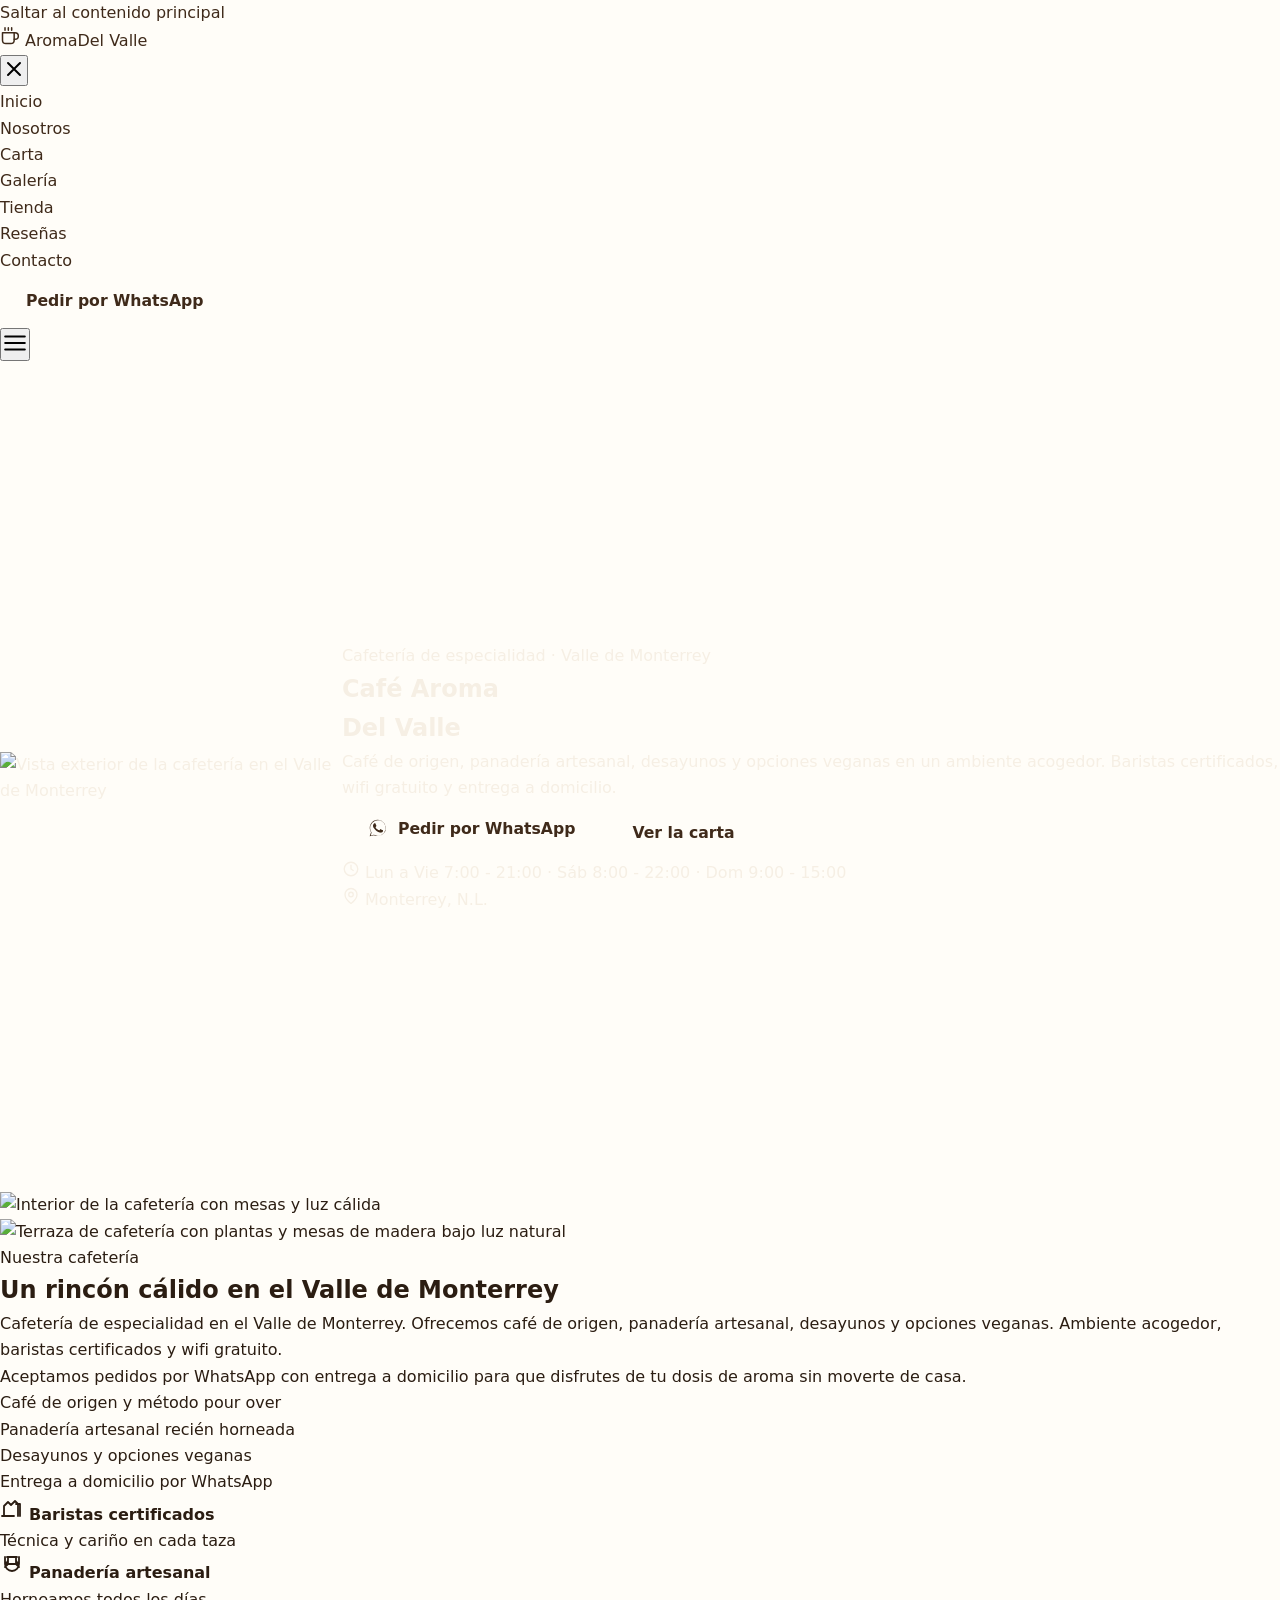
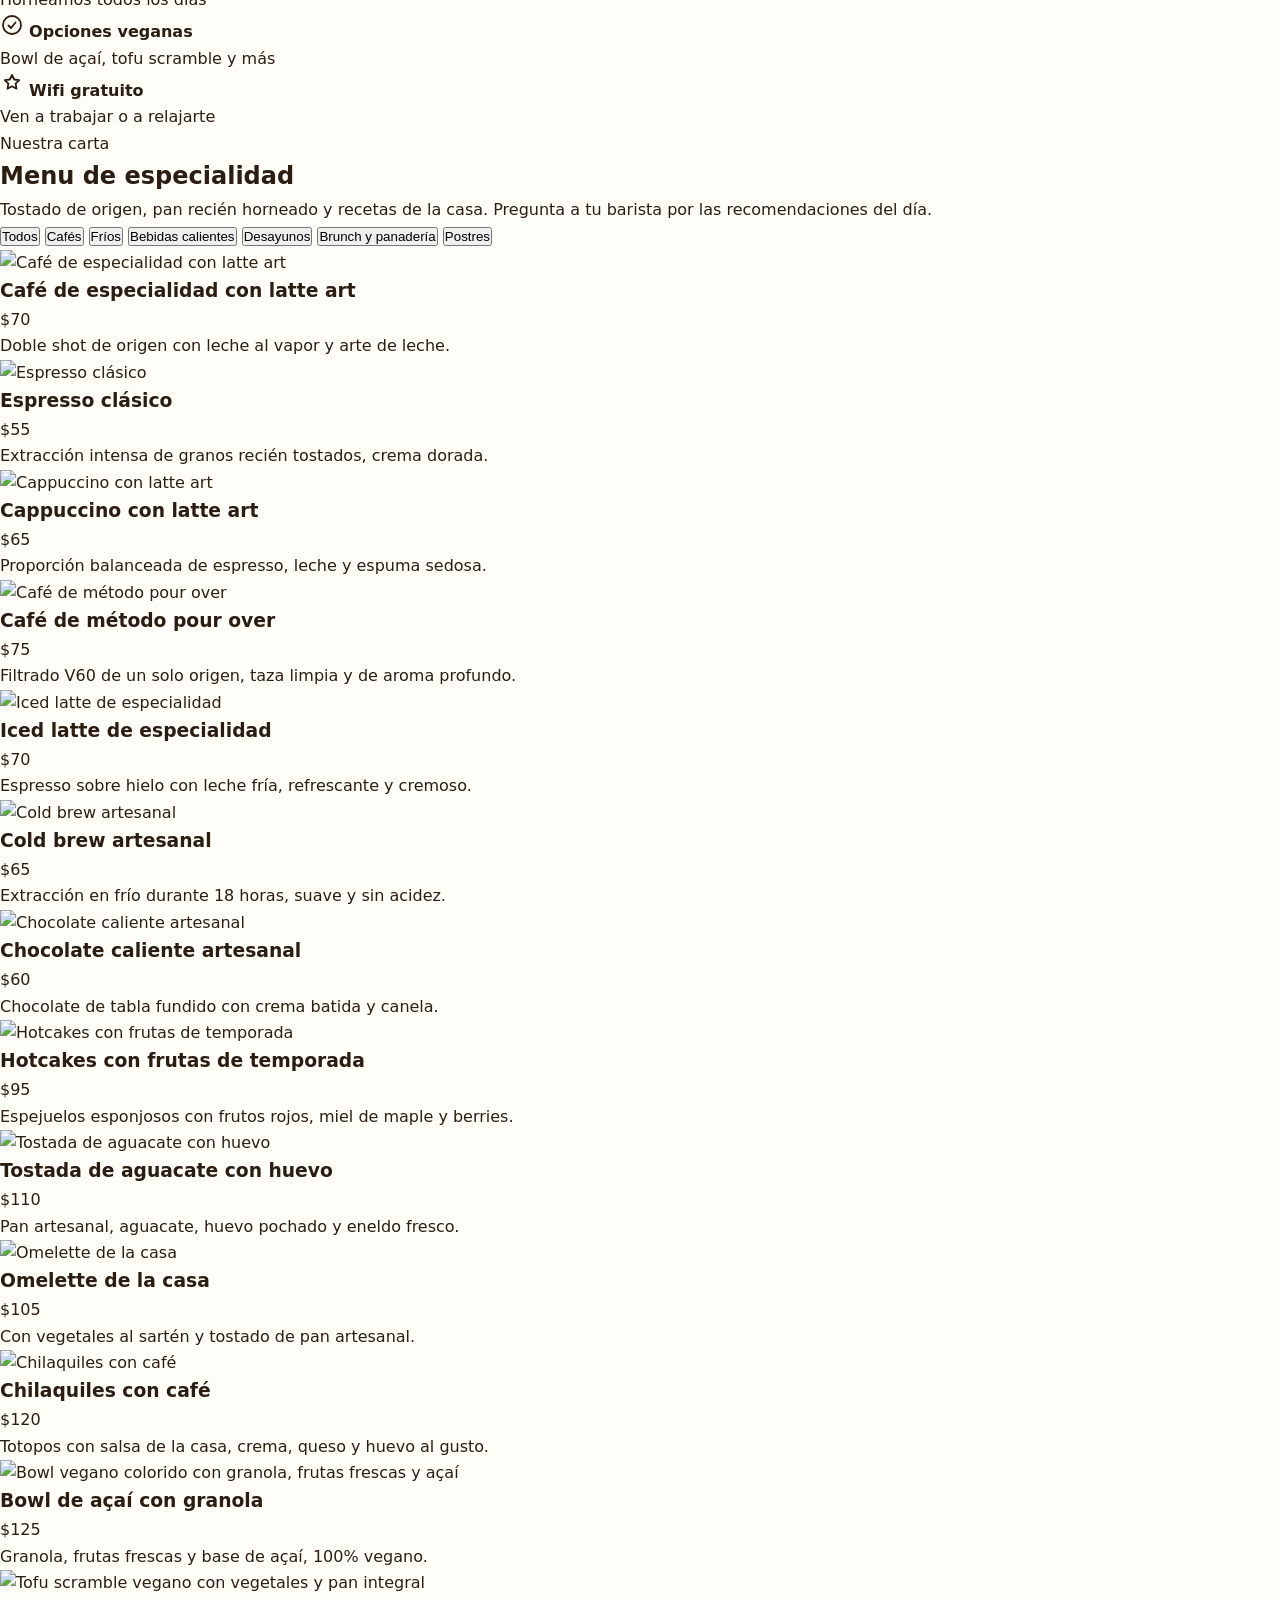
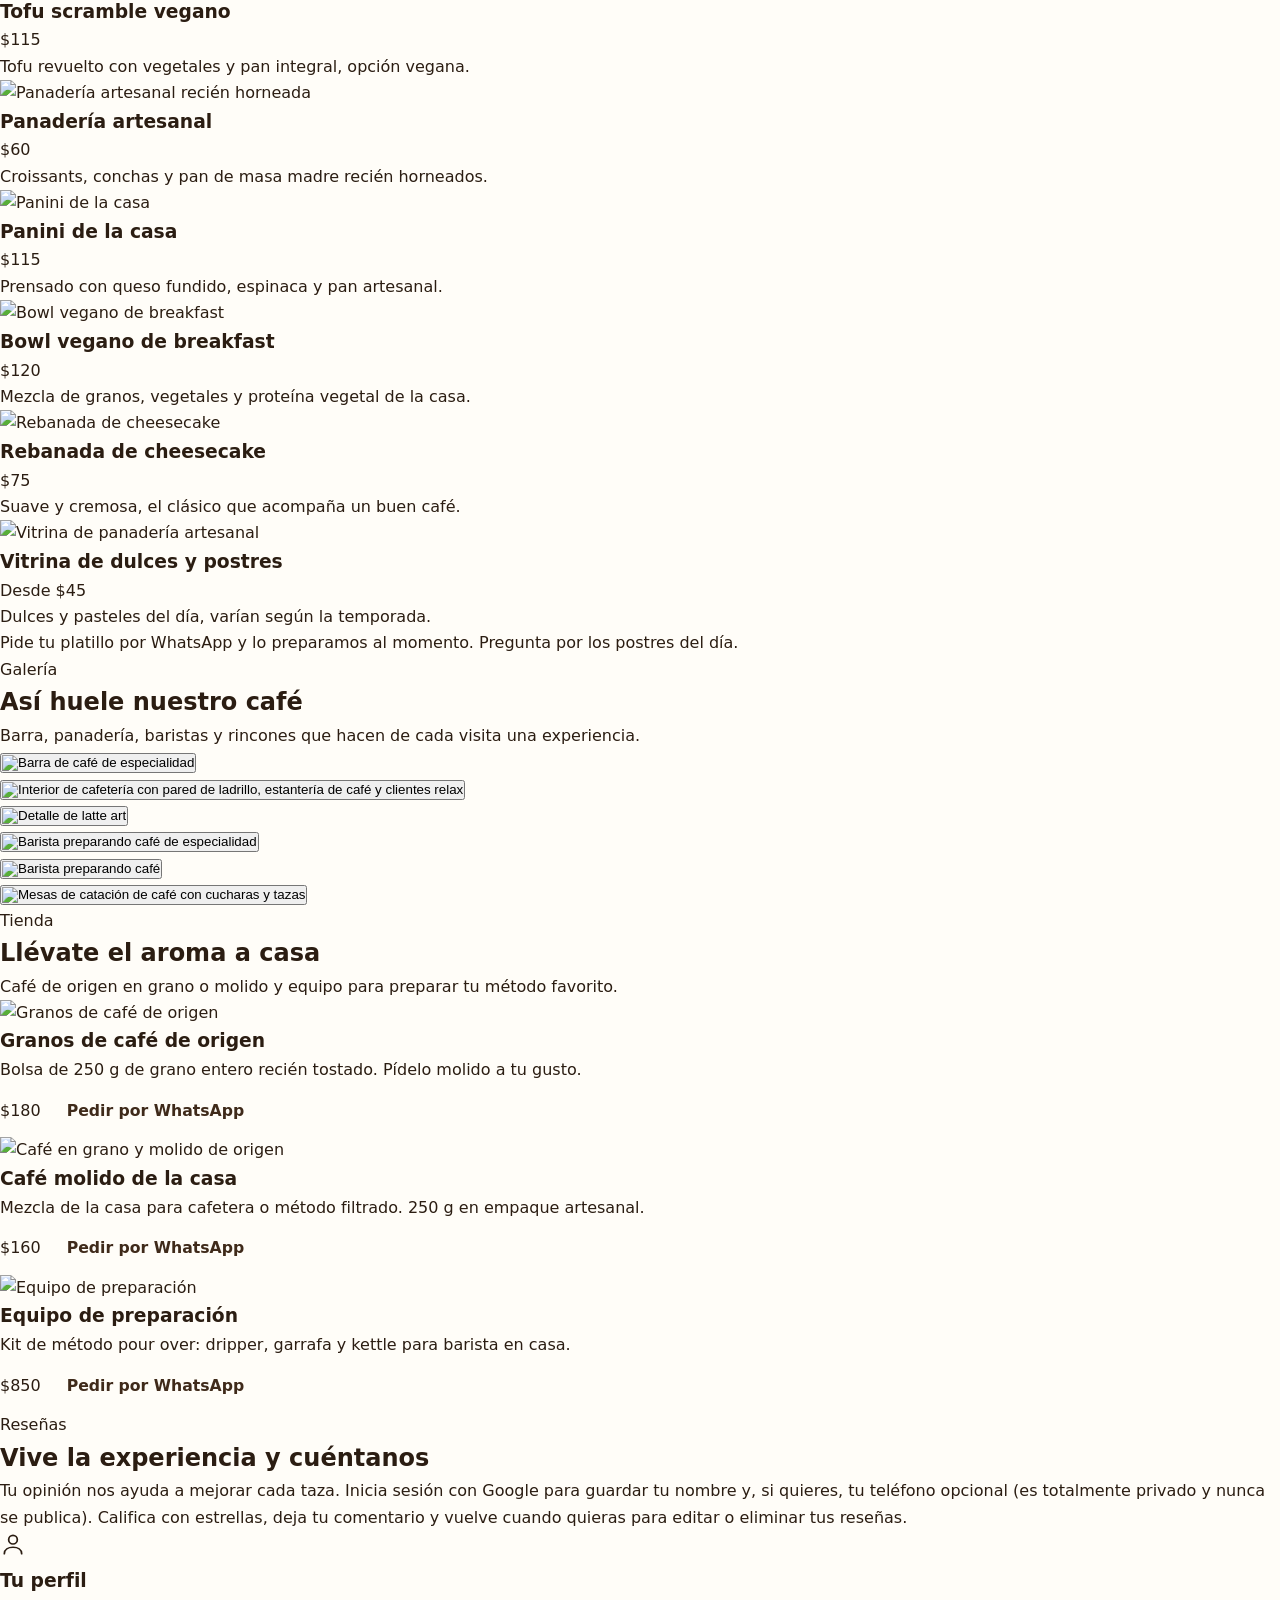
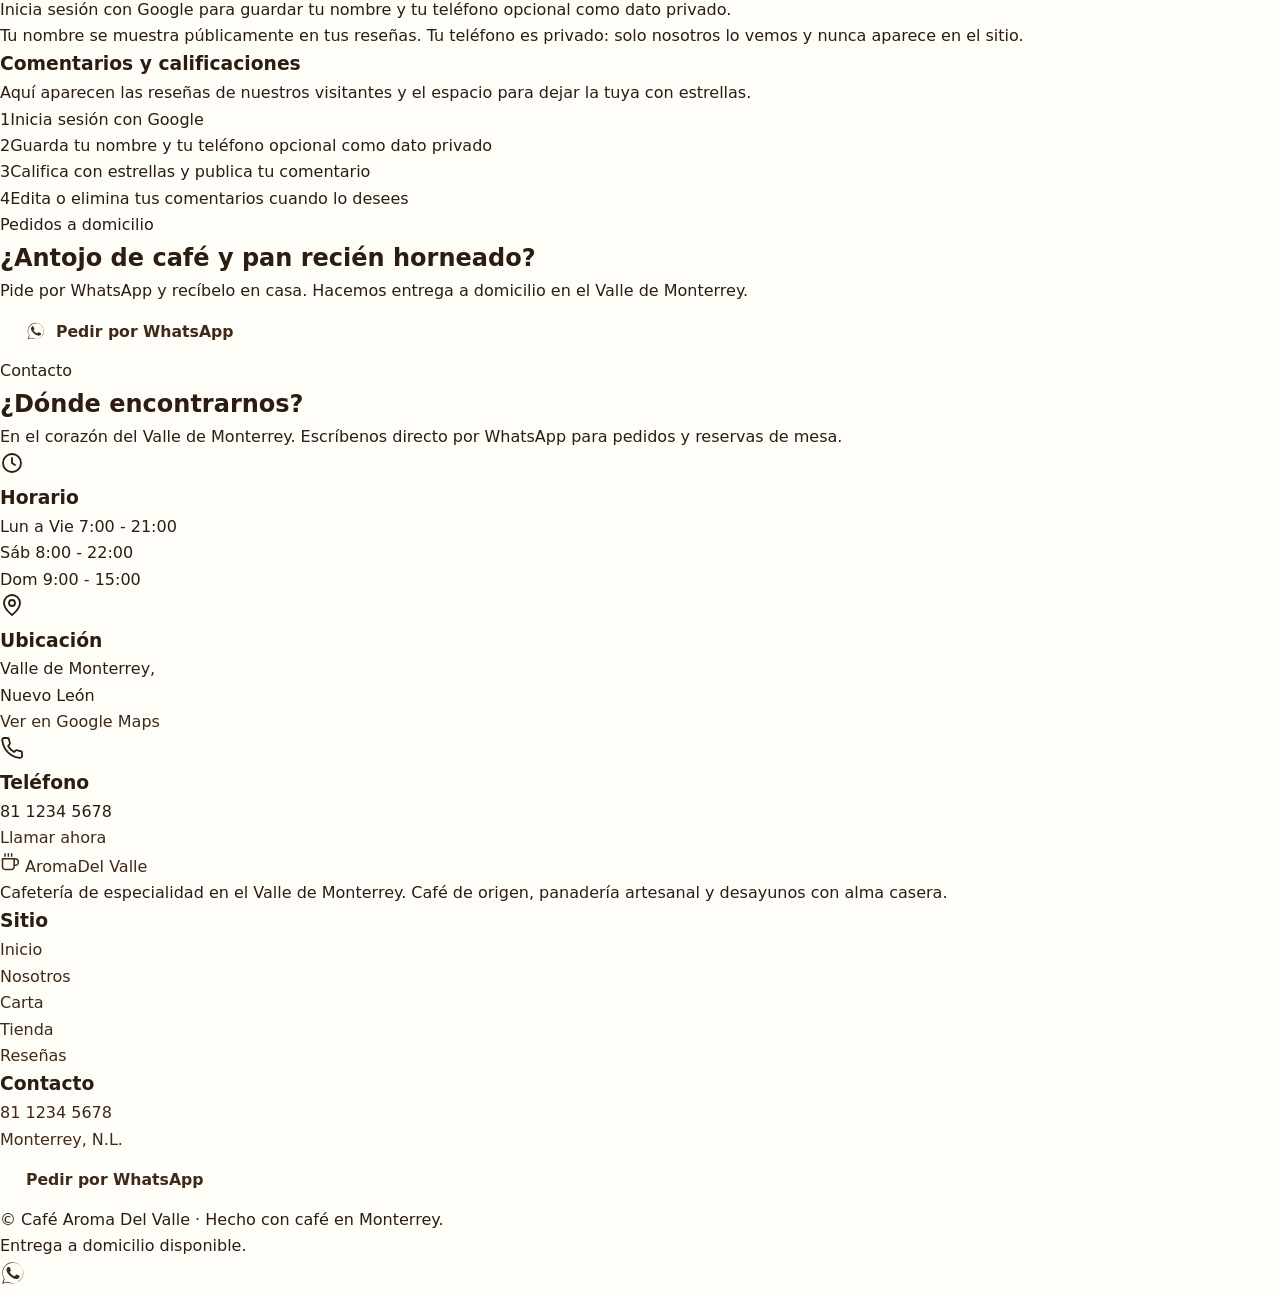
==== commit 2316541f: "generate index.html" ====
--- a/index.html
+++ b/index.html
@@ -4,416 +4,564 @@
   <meta charset="UTF-8" />
   <meta name="viewport" content="width=device-width, initial-scale=1.0" />
   <title>Café Aroma Del Valle · Cafetería de especialidad en Monterrey</title>
-  <meta name="description" content="Cafetería de especialidad en el Valle de Monterrey. Café de origen, panadería artesanal, desayunos y opciones veganas. Pedidos por WhatsApp con entrega a domicilio." />
-  <meta property="og:title" content="Café Aroma Del Valle" />
-  <meta property="og:description" content="Café de origen, panadería artesanal, desayunos y opciones veganas en Monterrey. Pedidos por WhatsApp." />
-  <meta property="og:type" content="website" />
-  <meta property="og:locale" content="es_MX" />
-  <link rel="stylesheet" href="styles.css" />
+  <meta name="description" content="Cafetería de especialidad en el Valle de Monterrey. Café de origen, panadería artesanal, desayunos, opciones veganas, baristas certificados y pedidos por WhatsApp." />
   <link rel="preconnect" href="https://fonts.googleapis.com" />
   <link rel="preconnect" href="https://fonts.gstatic.com" crossorigin />
-  <link href="https://fonts.googleapis.com/css2?family=Cormorant+Garamond:wght@500;600;700&family=Work+Sans:wght@400;500;600;700&display=swap" rel="stylesheet" />
+  <link href="https://fonts.googleapis.com/css2?family=Fraunces:opsz,wght@9..144,400;9..144,500;9..144,600;9..144,700&family=DM+Sans:opsz,wght@9..40,400;9..40,500;9..40,600;9..40,700&display=swap" rel="stylesheet" />
+  <link rel="stylesheet" href="styles.css" />
+  <script type="application/ld+json">
+  {
+    "@context": "https://schema.org",
+    "@type": "CafeOrCoffeeShop",
+    "name": "Café Aroma Del Valle",
+    "description": "Cafetería de especialidad en el Valle de Monterrey. Café de origen, panadería artesanal, desayunos y opciones veganas.",
+    "telephone": "+528112345678",
+    "address": { "@type": "PostalAddress", "addressLocality": "Monterrey" },
+    "servesCuisine": "Cafetería de especialidad, desayunos y brunch",
+    "openingHours": "Mo-Fr 07:00-21:00; Sa 08:00-22:00; Su 09:00-15:00",
+    "hasMap": "https://maps.google.com/?q=Monterrey"
+  }
+  </script>
 </head>
 <body>
-  <a class="skip-link" href="#inicio" data-eb-editable="link" data-eb-key="index.a.1" data-eb-role="a" data-eb-kind="link">Saltar al contenido</a>
-
-  <header class="site-header" data-section="header">
-    <div class="container header-inner">
-      <a class="brand" href="#inicio" aria-label="Café Aroma Del Valle, inicio" data-eb-editable="link" data-eb-key="index.a.2" data-eb-role="a" data-eb-kind="link">
-        <span class="brand-mark" aria-hidden="true">
-          <svg viewBox="0 0 24 24" width="30" height="30" fill="none" stroke="currentColor" stroke-width="1.6" stroke-linecap="round" stroke-linejoin="round">
-            <path d="M18 8h1a4 4 0 0 1 0 8h-1" />
-            <path d="M2 8h16v9a4 4 0 0 1-4 4H6a4 4 0 0 1-4-4V8z" />
-            <path d="M6 1v3" />
-            <path d="M10 1v3" />
-            <path d="M14 1v3" />
-          </svg>
+  <a class="salta-contenido" href="#inicio" data-eb-editable="link" data-eb-key="index.a.1" data-eb-role="a" data-eb-kind="link">Saltar al contenido principal</a>
+
+  <header class="cabecera" id="cabecera">
+    <div class="contenedor cabecera-interior">
+      <a class="marca" href="#inicio" aria-label="Café Aroma Del Valle, inicio" data-eb-editable="link" data-eb-key="index.a.2" data-eb-role="a" data-eb-kind="link">
+        <span class="marca-marka" aria-hidden="true">
+          <svg viewBox="0 0 24 24" width="20" height="20" fill="none" stroke="currentColor" stroke-width="1.8" stroke-linecap="round" stroke-linejoin="round"><path d="M17 8h1a4 4 0 1 1 0 8h-1"/><path d="M3 8h14v9a4 4 0 0 1-4 4H7a4 4 0 0 1-4-4Z"/><path d="M6 2v3M10 2v3M14 2v3"/></svg>
         </span>
-        <span class="brand-text">
-          <strong>Café Aroma Del Valle</strong>
-          <small>Cafetería de especialidad</small>
-        </span>
+        <span class="marca-texto">Aroma<span>Del Valle</span></span>
       </a>
-
-      <button class="nav-toggle" id="navToggle" aria-expanded="false" aria-controls="primaryNav" aria-label="Abrir menú de navegación" data-eb-editable="link" data-eb-key="index.button.3" data-eb-role="button" data-eb-kind="link">
-        <span class="nav-toggle-bar"></span>
-        <span class="nav-toggle-bar"></span>
-        <span class="nav-toggle-bar"></span>
+      <nav class="nav" id="nav" aria-label="Navegación principal">
+        <button class="nav-cerrar" data-nav-cerrar type="button" aria-label="Cerrar menú" data-eb-editable="link" data-eb-key="index.button.3" data-eb-role="button" data-eb-kind="link">
+          <svg viewBox="0 0 24 24" width="24" height="24" fill="none" stroke="currentColor" stroke-width="2" stroke-linecap="round"><path d="M6 6l12 12M18 6 6 18"/></svg>
+        </button>
+        <ul class="nav-lista">
+          <li><a href="#inicio" data-eb-editable="link" data-eb-key="index.a.4" data-eb-role="a" data-eb-kind="link">Inicio</a></li>
+          <li><a href="#experiencia" data-eb-editable="link" data-eb-key="index.a.5" data-eb-role="a" data-eb-kind="link">Nosotros</a></li>
+          <li><a href="#menu" data-eb-editable="link" data-eb-key="index.a.6" data-eb-role="a" data-eb-kind="link">Carta</a></li>
+          <li><a href="#galeria" data-eb-editable="link" data-eb-key="index.a.7" data-eb-role="a" data-eb-kind="link">Galería</a></li>
+          <li><a href="#tienda" data-eb-editable="link" data-eb-key="index.a.8" data-eb-role="a" data-eb-kind="link">Tienda</a></li>
+          <li><a href="#resenas" data-eb-editable="link" data-eb-key="index.a.9" data-eb-role="a" data-eb-kind="link">Reseñas</a></li>
+          <li><a href="#contacto" data-eb-editable="link" data-eb-key="index.a.10" data-eb-role="a" data-eb-kind="link">Contacto</a></li>
+        </ul>
+        <a class="btn btn-primario nav-pedir" href="https://wa.me/528112345678?text=Hola%2C%20quiero%20hacer%20un%20pedido%20a%20Caf%C3%A9%20Aroma%20Del%20Valle" data-eb-editable="link" data-eb-key="index.a.11" data-eb-role="a" data-eb-kind="link">Pedir por WhatsApp</a>
+      </nav>
+      <button class="nav-movil" data-nav-movil type="button" aria-label="Abrir menú" aria-expanded="false" aria-controls="nav" data-eb-editable="link" data-eb-key="index.button.12" data-eb-role="button" data-eb-kind="link">
+        <svg viewBox="0 0 24 24" width="26" height="26" fill="none" stroke="currentColor" stroke-width="2" stroke-linecap="round"><path d="M3 6h18M3 12h18M3 18h18"/></svg>
       </button>
-
-      <nav class="primary-nav" id="primaryNav">
+    </div>
+  </header>
+
+  <main id="contenido">
+
+    <!-- HERO -->
+    <section class="hero" id="inicio">
+      <img class="hero-imagen" src="https://itm-void-excepcional.pages.dev/api/itm-project-assets?file=dedb754c-cbdd-4aa8-b8d0-1f2723c79d06" alt="Vista exterior de la cafetería en el Valle de Monterrey" fetchpriority="high" / data-eb-editable="image" data-eb-key="index.img.13" data-eb-role="img" data-eb-kind="image">
+      <div class="hero-velo" aria-hidden="true"></div>
+      <div class="contenedor hero-contenido">
+        <p class="hero-etiqueta" data-eb-editable="text" data-eb-key="index.p.14" data-eb-role="p" data-eb-kind="text">Cafetería de especialidad · Valle de Monterrey</p>
+        <h1 class="hero-titulo" data-eb-editable="text" data-eb-key="index.h1.15" data-eb-role="h1" data-eb-kind="text">Café Aroma<br /><span>Del Valle</span></h1>
+        <p class="hero-texto" data-eb-editable="text" data-eb-key="index.p.16" data-eb-role="p" data-eb-kind="text">Café de origen, panadería artesanal, desayunos y opciones veganas en un ambiente acogedor. Baristas certificados, wifi gratuito y entrega a domicilio.</p>
+        <div class="hero-acciones">
+          <a class="btn btn-primario btn-grande" href="https://wa.me/528112345678?text=Hola%2C%20quiero%20hacer%20un%20pedido%20a%20Caf%C3%A9%20Aroma%20Del%20Valle" data-eb-editable="link" data-eb-key="index.a.17" data-eb-role="a" data-eb-kind="link">
+            <svg viewBox="0 0 24 24" width="20" height="20" fill="currentColor" aria-hidden="true"><path d="M17.47 14.38c-.3-.15-1.76-.87-2.03-.97-.27-.1-.47-.15-.67.15-.2.3-.77.96-.94 1.16-.17.2-.35.22-.64.07-.3-.15-1.26-.46-2.4-1.47-.88-.79-1.48-1.76-1.65-2.06-.17-.3-.02-.46.13-.61.13-.13.3-.35.44-.52.15-.17.2-.3.3-.5.1-.2.05-.37-.02-.52-.08-.15-.67-1.62-.92-2.22-.24-.58-.49-.5-.67-.51h-.57c-.2 0-.52.07-.79.37-.27.3-1.04 1.02-1.04 2.48 0 1.46 1.06 2.87 1.21 3.07.15.2 2.09 3.19 5.06 4.47.71.3 1.26.49 1.69.63.71.22 1.36.19 1.87.11.57-.08 1.76-.72 2-1.41.25-.69.25-1.28.17-1.41-.07-.13-.27-.2-.57-.35ZM12.04 21.5h-.01a9.4 9.4 0 0 1-4.79-1.31l-.34-.2-3.56.93.95-3.47-.22-.36a9.43 9.43 0 1 1 8 4.4ZM12.04 2a9.83 9.83 0 0 0-8.42 14.97L2 22l5.13-1.34A9.82 9.82 0 1 0 12.04 2Z"/></svg>
+            Pedir por WhatsApp
+          </a>
+          <a class="btn btn-linea btn-grande" href="#menu" data-eb-editable="link" data-eb-key="index.a.18" data-eb-role="a" data-eb-kind="link">Ver la carta</a>
+        </div>
+        <ul class="hero-chips" aria-label="Horario y ubicación">
+          <li>
+            <svg viewBox="0 0 24 24" width="18" height="18" fill="none" stroke="currentColor" stroke-width="1.8" stroke-linecap="round"><circle cx="12" cy="12" r="9"/><path d="M12 7v5l3 2"/></svg>
+            <span>Lun a Vie 7:00 - 21:00 · Sáb 8:00 - 22:00 · Dom 9:00 - 15:00</span>
+          </li>
+          <li>
+            <svg viewBox="0 0 24 24" width="18" height="18" fill="none" stroke="currentColor" stroke-width="1.8" stroke-linecap="round" stroke-linejoin="round"><path d="M20 10c0 6-8 12-8 12S4 16 4 10a8 8 0 1 1 16 0Z"/><circle cx="12" cy="10" r="3"/></svg>
+            <span>Monterrey, N.L.</span>
+          </li>
+        </ul>
+      </div>
+    </section>
+
+    <!-- NUESTRA EXPERIENCIA -->
+    <section class="seccion experiencia" id="experiencia">
+      <div class="contenedor experiencia-cuerpo">
+        <div class="experiencia-fotos" aria-hidden="false">
+          <figure class="experiencia-foto foto-main">
+            <img src="https://8f785f4a.itm-void-excepcional.pages.dev/api/itm-project-assets?file=9d6c26b2-7205-488f-87eb-b3991c91f366" alt="Interior de la cafetería con mesas y luz cálida" loading="lazy" / data-eb-editable="image" data-eb-key="index.img.19" data-eb-role="img" data-eb-kind="image">
+          </figure>
+          <figure class="experiencia-foto foto-aux">
+            <img src="https://itm-void-excepcional.pages.dev/api/itm-project-assets?file=301b4b41-a2b3-4a4e-939b-ee1c4879537a" alt="Terraza de cafetería con plantas y mesas de madera bajo luz natural" loading="lazy" / data-eb-editable="image" data-eb-key="index.img.20" data-eb-role="img" data-eb-kind="image">
+          </figure>
+        </div>
+        <div class="experiencia-texto">
+          <p class="etiqueta" data-eb-editable="text" data-eb-key="index.p.21" data-eb-role="p" data-eb-kind="text">Nuestra cafetería</p>
+          <h2 class="titulo" data-eb-editable="text" data-eb-key="index.h2.22" data-eb-role="h2" data-eb-kind="text">Un rincón cálido en el Valle de Monterrey</h2>
+          <p data-eb-editable="text" data-eb-key="index.p.23" data-eb-role="p" data-eb-kind="text">Cafetería de especialidad en el Valle de Monterrey. Ofrecemos café de origen, panadería artesanal, desayunos y opciones veganas. Ambiente acogedor, baristas certificados y wifi gratuito.</p>
+          <p data-eb-editable="text" data-eb-key="index.p.24" data-eb-role="p" data-eb-kind="text">Aceptamos pedidos por WhatsApp con entrega a domicilio para que disfrutes de tu dosis de aroma sin moverte de casa.</p>
+          <ul class="sello-lista">
+            <li>Café de origen y método pour over</li>
+            <li>Panadería artesanal recién horneada</li>
+            <li>Desayunos y opciones veganas</li>
+            <li>Entrega a domicilio por WhatsApp</li>
+          </ul>
+        </div>
+      </div>
+      <div class="contenedor sello">
+        <div class="sello-item">
+          <span class="sello-icono" aria-hidden="true"><svg viewBox="0 0 24 24" width="24" height="24" fill="none" stroke="currentColor" stroke-width="1.8" stroke-linecap="round" stroke-linejoin="round"><path d="M2 20h12M4 20V10l4-4 3 3 4-4 3 3v12M16 8h4v12"/></svg></span>
+          <strong>Baristas certificados</strong>
+          <p data-eb-editable="text" data-eb-key="index.p.25" data-eb-role="p" data-eb-kind="text">Técnica y cariño en cada taza</p>
+        </div>
+        <div class="sello-item">
+          <span class="sello-icono" aria-hidden="true"><svg viewBox="0 0 24 24" width="24" height="24" fill="none" stroke="currentColor" stroke-width="1.8" stroke-linecap="round" stroke-linejoin="round"><path d="M7 3h10M5 3v7a7 7 0 0 0 14 0V3M5 10h14M8 3v3a3 3 0 0 1-3 3M8 3v7l-3 3M16 3v3a3 3 0 0 0 3 3M16 3v7l3 3"/></svg></span>
+          <strong>Panadería artesanal</strong>
+          <p data-eb-editable="text" data-eb-key="index.p.26" data-eb-role="p" data-eb-kind="text">Horneamos todos los días</p>
+        </div>
+        <div class="sello-item">
+          <span class="sello-icono" aria-hidden="true"><svg viewBox="0 0 24 24" width="24" height="24" fill="none" stroke="currentColor" stroke-width="1.8" stroke-linecap="round" stroke-linejoin="round"><circle cx="12" cy="12" r="9"/><path d="M8.5 12.5 11 15l4.5-5.5"/></svg></span>
+          <strong>Opciones veganas</strong>
+          <p data-eb-editable="text" data-eb-key="index.p.27" data-eb-role="p" data-eb-kind="text">Bowl de açaí, tofu scramble y más</p>
+        </div>
+        <div class="sello-item">
+          <span class="sello-icono" aria-hidden="true"><svg viewBox="0 0 24 24" width="24" height="24" fill="none" stroke="currentColor" stroke-width="1.8" stroke-linecap="round" stroke-linejoin="round"><path d="M12 3l2.2 4.5 5 .7-3.6 3.5.9 5-4.5-2.4L7.5 16.7l.9-5L4.8 8.2l5-.7Z"/></svg></span>
+          <strong>Wifi gratuito</strong>
+          <p data-eb-editable="text" data-eb-key="index.p.28" data-eb-role="p" data-eb-kind="text">Ven a trabajar o a relajarte</p>
+        </div>
+      </div>
+    </section>
+
+    <!-- CARTA / MENÚ -->
+    <section class="seccion carta" id="menu">
+      <div class="contenedor">
+        <div class="seccion-cabecera">
+          <p class="etiqueta" data-eb-editable="text" data-eb-key="index.p.29" data-eb-role="p" data-eb-kind="text">Nuestra carta</p>
+          <h2 class="titulo" data-eb-editable="text" data-eb-key="index.h2.30" data-eb-role="h2" data-eb-kind="text">Menu de especialidad</h2>
+          <p data-eb-editable="text" data-eb-key="index.p.31" data-eb-role="p" data-eb-kind="text">Tostado de origen, pan recién horneado y recetas de la casa. Pregunta a tu barista por las recomendaciones del día.</p>
+        </div>
+
+        <div class="filtros" role="tablist" aria-label="Filtrar carta">
+          <button class="filtro activo" data-filtro="todos" role="tab" aria-selected="true" data-eb-editable="link" data-eb-key="index.button.32" data-eb-role="button" data-eb-kind="link">Todos</button>
+          <button class="filtro" data-filtro="cafes" role="tab" aria-selected="false" data-eb-editable="link" data-eb-key="index.button.33" data-eb-role="button" data-eb-kind="link">Cafés</button>
+          <button class="filtro" data-filtro="frios" role="tab" aria-selected="false" data-eb-editable="link" data-eb-key="index.button.34" data-eb-role="button" data-eb-kind="link">Fríos</button>
+          <button class="filtro" data-filtro="calientes" role="tab" aria-selected="false" data-eb-editable="link" data-eb-key="index.button.35" data-eb-role="button" data-eb-kind="link">Bebidas calientes</button>
+          <button class="filtro" data-filtro="desayunos" role="tab" aria-selected="false" data-eb-editable="link" data-eb-key="index.button.36" data-eb-role="button" data-eb-kind="link">Desayunos</button>
+          <button class="filtro" data-filtro="brunch" role="tab" aria-selected="false" data-eb-editable="link" data-eb-key="index.button.37" data-eb-role="button" data-eb-kind="link">Brunch y panadería</button>
+          <button class="filtro" data-filtro="postres" role="tab" aria-selected="false" data-eb-editable="link" data-eb-key="index.button.38" data-eb-role="button" data-eb-kind="link">Postres</button>
+        </div>
+
+        <div class="carta-rejilla" id="cartaRejilla">
+
+          <!-- Cafés -->
+          <article class="platillo" data-categoria="cafes">
+            <div class="platillo-foto">
+              <img src="https://itm-void-excepcional.pages.dev/api/itm-project-assets?file=6a8996e6-e2ce-473c-b45a-f9d8ef2d9ca5" alt="Café de especialidad con latte art" loading="lazy" / data-eb-editable="image" data-eb-key="index.img.39" data-eb-role="img" data-eb-kind="image">
+            </div>
+            <div class="platillo-cuerpo">
+              <div class="platillo-titulo"><h3 data-eb-editable="text" data-eb-key="index.h3.40" data-eb-role="h3" data-eb-kind="text">Café de especialidad con latte art</h3><span class="platillo-precio">$70</span></div>
+              <p data-eb-editable="text" data-eb-key="index.p.41" data-eb-role="p" data-eb-kind="text">Doble shot de origen con leche al vapor y arte de leche.</p>
+            </div>
+          </article>
+
+          <article class="platillo" data-categoria="cafes">
+            <div class="platillo-foto">
+              <img src="https://images.pexels.com/photos/34517050/pexels-photo-34517050.jpeg?auto=compress&cs=tinysrgb&dpr=2&h=650&w=940" alt="Espresso clásico" loading="lazy" / data-eb-editable="image" data-eb-key="index.img.42" data-eb-role="img" data-eb-kind="image">
+            </div>
+            <div class="platillo-cuerpo">
+              <div class="platillo-titulo"><h3 data-eb-editable="text" data-eb-key="index.h3.43" data-eb-role="h3" data-eb-kind="text">Espresso clásico</h3><span class="platillo-precio">$55</span></div>
+              <p data-eb-editable="text" data-eb-key="index.p.44" data-eb-role="p" data-eb-kind="text">Extracción intensa de granos recién tostados, crema dorada.</p>
+            </div>
+          </article>
+
+          <article class="platillo" data-categoria="cafes">
+            <div class="platillo-foto">
+              <img src="https://images.pexels.com/photos/2159135/pexels-photo-2159135.jpeg?auto=compress&cs=tinysrgb&dpr=2&h=650&w=940" alt="Cappuccino con latte art" loading="lazy" / data-eb-editable="image" data-eb-key="index.img.45" data-eb-role="img" data-eb-kind="image">
+            </div>
+            <div class="platillo-cuerpo">
+              <div class="platillo-titulo"><h3 data-eb-editable="text" data-eb-key="index.h3.46" data-eb-role="h3" data-eb-kind="text">Cappuccino con latte art</h3><span class="platillo-precio">$65</span></div>
+              <p data-eb-editable="text" data-eb-key="index.p.47" data-eb-role="p" data-eb-kind="text">Proporción balanceada de espresso, leche y espuma sedosa.</p>
+            </div>
+          </article>
+
+          <article class="platillo" data-categoria="cafes">
+            <div class="platillo-foto">
+              <img src="https://itm-void-excepcional.pages.dev/api/itm-project-assets?file=4c34b17a-580b-4ada-aa77-c538ec0db4cc" alt="Café de método pour over" loading="lazy" / data-eb-editable="image" data-eb-key="index.img.48" data-eb-role="img" data-eb-kind="image">
+            </div>
+            <div class="platillo-cuerpo">
+              <div class="platillo-titulo"><h3 data-eb-editable="text" data-eb-key="index.h3.49" data-eb-role="h3" data-eb-kind="text">Café de método pour over</h3><span class="platillo-precio">$75</span></div>
+              <p data-eb-editable="text" data-eb-key="index.p.50" data-eb-role="p" data-eb-kind="text">Filtrado V60 de un solo origen, taza limpia y de aroma profundo.</p>
+            </div>
+          </article>
+
+          <!-- Fríos -->
+          <article class="platillo" data-categoria="frios">
+            <div class="platillo-foto">
+              <img src="https://images.pexels.com/photos/4869290/pexels-photo-4869290.jpeg?auto=compress&cs=tinysrgb&dpr=2&h=650&w=940" alt="Iced latte de especialidad" loading="lazy" / data-eb-editable="image" data-eb-key="index.img.51" data-eb-role="img" data-eb-kind="image">
+            </div>
+            <div class="platillo-cuerpo">
+              <div class="platillo-titulo"><h3 data-eb-editable="text" data-eb-key="index.h3.52" data-eb-role="h3" data-eb-kind="text">Iced latte de especialidad</h3><span class="platillo-precio">$70</span></div>
+              <p data-eb-editable="text" data-eb-key="index.p.53" data-eb-role="p" data-eb-kind="text">Espresso sobre hielo con leche fría, refrescante y cremoso.</p>
+            </div>
+          </article>
+
+          <article class="platillo" data-categoria="frios">
+            <div class="platillo-foto">
+              <img src="https://images.pexels.com/photos/18997398/pexels-photo-18997398.jpeg?auto=compress&cs=tinysrgb&dpr=2&h=650&w=940" alt="Cold brew artesanal" loading="lazy" / data-eb-editable="image" data-eb-key="index.img.54" data-eb-role="img" data-eb-kind="image">
+            </div>
+            <div class="platillo-cuerpo">
+              <div class="platillo-titulo"><h3 data-eb-editable="text" data-eb-key="index.h3.55" data-eb-role="h3" data-eb-kind="text">Cold brew artesanal</h3><span class="platillo-precio">$65</span></div>
+              <p data-eb-editable="text" data-eb-key="index.p.56" data-eb-role="p" data-eb-kind="text">Extracción en frío durante 18 horas, suave y sin acidez.</p>
+            </div>
+          </article>
+
+          <article class="platillo" data-categoria="calientes">
+            <div class="platillo-foto">
+              <img src="https://images.pexels.com/photos/5875913/pexels-photo-5875913.jpeg?auto=compress&cs=tinysrgb&dpr=2&h=650&w=940" alt="Chocolate caliente artesanal" loading="lazy" / data-eb-editable="image" data-eb-key="index.img.57" data-eb-role="img" data-eb-kind="image">
+            </div>
+            <div class="platillo-cuerpo">
+              <div class="platillo-titulo"><h3 data-eb-editable="text" data-eb-key="index.h3.58" data-eb-role="h3" data-eb-kind="text">Chocolate caliente artesanal</h3><span class="platillo-precio">$60</span></div>
+              <p data-eb-editable="text" data-eb-key="index.p.59" data-eb-role="p" data-eb-kind="text">Chocolate de tabla fundido con crema batida y canela.</p>
+            </div>
+          </article>
+
+          <!-- Desayunos -->
+          <article class="platillo" data-categoria="desayunos">
+            <div class="platillo-foto">
+              <img src="https://images.pexels.com/photos/6529790/pexels-photo-6529790.jpeg?auto=compress&cs=tinysrgb&dpr=2&h=650&w=940" alt="Hotcakes con frutas de temporada" loading="lazy" / data-eb-editable="image" data-eb-key="index.img.60" data-eb-role="img" data-eb-kind="image">
+            </div>
+            <div class="platillo-cuerpo">
+              <div class="platillo-titulo"><h3 data-eb-editable="text" data-eb-key="index.h3.61" data-eb-role="h3" data-eb-kind="text">Hotcakes con frutas de temporada</h3><span class="platillo-precio">$95</span></div>
+              <p data-eb-editable="text" data-eb-key="index.p.62" data-eb-role="p" data-eb-kind="text">Espejuelos esponjosos con frutos rojos, miel de maple y berries.</p>
+            </div>
+          </article>
+
+          <article class="platillo" data-categoria="desayunos">
+            <div class="platillo-foto">
+              <img src="https://images.pexels.com/photos/7936744/pexels-photo-7936744.jpeg?auto=compress&cs=tinysrgb&dpr=2&h=650&w=940" alt="Tostada de aguacate con huevo" loading="lazy" / data-eb-editable="image" data-eb-key="index.img.63" data-eb-role="img" data-eb-kind="image">
+            </div>
+            <div class="platillo-cuerpo">
+              <div class="platillo-titulo"><h3 data-eb-editable="text" data-eb-key="index.h3.64" data-eb-role="h3" data-eb-kind="text">Tostada de aguacate con huevo</h3><span class="platillo-precio">$110</span></div>
+              <p data-eb-editable="text" data-eb-key="index.p.65" data-eb-role="p" data-eb-kind="text">Pan artesanal, aguacate, huevo pochado y eneldo fresco.</p>
+            </div>
+          </article>
+
+          <article class="platillo" data-categoria="desayunos">
+            <div class="platillo-foto">
+              <img src="https://images.pexels.com/photos/12944792/pexels-photo-12944792.jpeg?auto=compress&cs=tinysrgb&dpr=2&h=650&w=940" alt="Omelette de la casa" loading="lazy" / data-eb-editable="image" data-eb-key="index.img.66" data-eb-role="img" data-eb-kind="image">
+            </div>
+            <div class="platillo-cuerpo">
+              <div class="platillo-titulo"><h3 data-eb-editable="text" data-eb-key="index.h3.67" data-eb-role="h3" data-eb-kind="text">Omelette de la casa</h3><span class="platillo-precio">$105</span></div>
+              <p data-eb-editable="text" data-eb-key="index.p.68" data-eb-role="p" data-eb-kind="text">Con vegetales al sartén y tostado de pan artesanal.</p>
+            </div>
+          </article>
+
+          <article class="platillo" data-categoria="desayunos">
+            <div class="platillo-foto">
+              <img src="https://itm-void-excepcional.pages.dev/api/itm-project-assets?file=ee3d98af-9adb-4d76-9c01-5e8f0b47ce57" alt="Chilaquiles con café" loading="lazy" / data-eb-editable="image" data-eb-key="index.img.69" data-eb-role="img" data-eb-kind="image">
+            </div>
+            <div class="platillo-cuerpo">
+              <div class="platillo-titulo"><h3 data-eb-editable="text" data-eb-key="index.h3.70" data-eb-role="h3" data-eb-kind="text">Chilaquiles con café</h3><span class="platillo-precio">$120</span></div>
+              <p data-eb-editable="text" data-eb-key="index.p.71" data-eb-role="p" data-eb-kind="text">Totopos con salsa de la casa, crema, queso y huevo al gusto.</p>
+            </div>
+          </article>
+
+          <article class="platillo" data-categoria="desayunos">
+            <div class="platillo-foto">
+              <img src="https://itm-void-excepcional.pages.dev/api/itm-project-assets?file=79455095-fa5d-47f5-8d58-bb03013393f0" alt="Bowl vegano colorido con granola, frutas frescas y açaí" loading="lazy" / data-eb-editable="image" data-eb-key="index.img.72" data-eb-role="img" data-eb-kind="image">
+            </div>
+            <div class="platillo-cuerpo">
+              <div class="platillo-titulo"><h3 data-eb-editable="text" data-eb-key="index.h3.73" data-eb-role="h3" data-eb-kind="text">Bowl de açaí con granola</h3><span class="platillo-precio">$125</span></div>
+              <p data-eb-editable="text" data-eb-key="index.p.74" data-eb-role="p" data-eb-kind="text">Granola, frutas frescas y base de açaí, 100% vegano.</p>
+            </div>
+          </article>
+
+          <article class="platillo" data-categoria="desayunos">
+            <div class="platillo-foto">
+              <img src="https://itm-void-excepcional.pages.dev/api/itm-project-assets?file=435575ff-8529-4fc0-b84f-02cf22dfd14d" alt="Tofu scramble vegano con vegetales y pan integral" loading="lazy" / data-eb-editable="image" data-eb-key="index.img.75" data-eb-role="img" data-eb-kind="image">
+            </div>
+            <div class="platillo-cuerpo">
+              <div class="platillo-titulo"><h3 data-eb-editable="text" data-eb-key="index.h3.76" data-eb-role="h3" data-eb-kind="text">Tofu scramble vegano</h3><span class="platillo-precio">$115</span></div>
+              <p data-eb-editable="text" data-eb-key="index.p.77" data-eb-role="p" data-eb-kind="text">Tofu revuelto con vegetales y pan integral, opción vegana.</p>
+            </div>
+          </article>
+
+          <!-- Brunch y panadería -->
+          <article class="platillo" data-categoria="brunch">
+            <div class="platillo-foto">
+              <img src="https://itm-void-excepcional.pages.dev/api/itm-project-assets?file=4a40467c-8717-4b0f-994e-df0ed84c121d" alt="Panadería artesanal recién horneada" loading="lazy" / data-eb-editable="image" data-eb-key="index.img.78" data-eb-role="img" data-eb-kind="image">
+            </div>
+            <div class="platillo-cuerpo">
+              <div class="platillo-titulo"><h3 data-eb-editable="text" data-eb-key="index.h3.79" data-eb-role="h3" data-eb-kind="text">Panadería artesanal</h3><span class="platillo-precio">$60</span></div>
+              <p data-eb-editable="text" data-eb-key="index.p.80" data-eb-role="p" data-eb-kind="text">Croissants, conchas y pan de masa madre recién horneados.</p>
+            </div>
+          </article>
+
+          <article class="platillo" data-categoria="brunch">
+            <div class="platillo-foto">
+              <img src="https://images.pexels.com/photos/1885578/pexels-photo-1885578.jpeg?auto=compress&cs=tinysrgb&dpr=2&h=650&w=940" alt="Panini de la casa" loading="lazy" / data-eb-editable="image" data-eb-key="index.img.81" data-eb-role="img" data-eb-kind="image">
+            </div>
+            <div class="platillo-cuerpo">
+              <div class="platillo-titulo"><h3 data-eb-editable="text" data-eb-key="index.h3.82" data-eb-role="h3" data-eb-kind="text">Panini de la casa</h3><span class="platillo-precio">$115</span></div>
+              <p data-eb-editable="text" data-eb-key="index.p.83" data-eb-role="p" data-eb-kind="text">Prensado con queso fundido, espinaca y pan artesanal.</p>
+            </div>
+          </article>
+
+          <article class="platillo" data-categoria="brunch">
+            <div class="platillo-foto">
+              <img src="https://itm-void-excepcional.pages.dev/api/itm-project-assets?file=a599b91a-a465-4595-8264-1552299a7720" alt="Bowl vegano de breakfast" loading="lazy" / data-eb-editable="image" data-eb-key="index.img.84" data-eb-role="img" data-eb-kind="image">
+            </div>
+            <div class="platillo-cuerpo">
+              <div class="platillo-titulo"><h3 data-eb-editable="text" data-eb-key="index.h3.85" data-eb-role="h3" data-eb-kind="text">Bowl vegano de breakfast</h3><span class="platillo-precio">$120</span></div>
+              <p data-eb-editable="text" data-eb-key="index.p.86" data-eb-role="p" data-eb-kind="text">Mezcla de granos, vegetales y proteína vegetal de la casa.</p>
+            </div>
+          </article>
+
+          <!-- Postres -->
+          <article class="platillo" data-categoria="postres">
+            <div class="platillo-foto">
+              <img src="https://images.pexels.com/photos/2478330/pexels-photo-2478330.jpeg?auto=compress&cs=tinysrgb&dpr=2&h=650&w=940" alt="Rebanada de cheesecake" loading="lazy" / data-eb-editable="image" data-eb-key="index.img.87" data-eb-role="img" data-eb-kind="image">
+            </div>
+            <div class="platillo-cuerpo">
+              <div class="platillo-titulo"><h3 data-eb-editable="text" data-eb-key="index.h3.88" data-eb-role="h3" data-eb-kind="text">Rebanada de cheesecake</h3><span class="platillo-precio">$75</span></div>
+              <p data-eb-editable="text" data-eb-key="index.p.89" data-eb-role="p" data-eb-kind="text">Suave y cremosa, el clásico que acompaña un buen café.</p>
+            </div>
+          </article>
+
+          <article class="platillo" data-categoria="postres">
+            <div class="platillo-foto">
+              <img src="https://itm-void-excepcional.pages.dev/api/itm-project-assets?file=be5dd427-9355-4c82-8a78-1943d4a0c821" alt="Vitrina de panadería artesanal" loading="lazy" / data-eb-editable="image" data-eb-key="index.img.90" data-eb-role="img" data-eb-kind="image">
+            </div>
+            <div class="platillo-cuerpo">
+              <div class="platillo-titulo"><h3 data-eb-editable="text" data-eb-key="index.h3.91" data-eb-role="h3" data-eb-kind="text">Vitrina de dulces y postres</h3><span class="platillo-precio">Desde $45</span></div>
+              <p data-eb-editable="text" data-eb-key="index.p.92" data-eb-role="p" data-eb-kind="text">Dulces y pasteles del día, varían según la temporada.</p>
+            </div>
+          </article>
+
+        </div>
+
+        <p class="carta-nota" data-eb-editable="text" data-eb-key="index.p.93" data-eb-role="p" data-eb-kind="text">Pide tu platillo por WhatsApp y lo preparamos al momento. Pregunta por los postres del día.</p>
+      </div>
+    </section>
+
+    <!-- GALERÍA -->
+    <section class="seccion galeria" id="galeria">
+      <div class="contenedor">
+        <div class="seccion-cabecera">
+          <p class="etiqueta" data-eb-editable="text" data-eb-key="index.p.94" data-eb-role="p" data-eb-kind="text">Galería</p>
+          <h2 class="titulo" data-eb-editable="text" data-eb-key="index.h2.95" data-eb-role="h2" data-eb-kind="text">Así huele nuestro café</h2>
+          <p data-eb-editable="text" data-eb-key="index.p.96" data-eb-role="p" data-eb-kind="text">Barra, panadería, baristas y rincones que hacen de cada visita una experiencia.</p>
+        </div>
+        <div class="galeria-rejilla" id="galeriaRejilla">
+          <figure class="foto">
+            <button type="button" data-abre-foto aria-label="Ampliar imagen" data-eb-editable="link" data-eb-key="index.button.97" data-eb-role="button" data-eb-kind="link">
+              <img src="https://images.pexels.com/photos/29200911/pexels-photo-29200911.jpeg?auto=compress&cs=tinysrgb&dpr=2&h=650&w=940" alt="Barra de café de especialidad" loading="lazy" / data-eb-editable="image" data-eb-key="index.img.98" data-eb-role="img" data-eb-kind="image">
+            </button>
+          </figure>
+          <figure class="foto">
+            <button type="button" data-abre-foto aria-label="Ampliar imagen" data-eb-editable="link" data-eb-key="index.button.99" data-eb-role="button" data-eb-kind="link">
+              <img src="https://itm-void-excepcional.pages.dev/api/itm-project-assets?file=3a1cd85e-238e-44e8-bdfb-e5316215ec1d" alt="Interior de cafetería con pared de ladrillo, estantería de café y clientes relax" loading="lazy" / data-eb-editable="image" data-eb-key="index.img.100" data-eb-role="img" data-eb-kind="image">
+            </button>
+          </figure>
+          <figure class="foto">
+            <button type="button" data-abre-foto aria-label="Ampliar imagen" data-eb-editable="link" data-eb-key="index.button.101" data-eb-role="button" data-eb-kind="link">
+              <img src="https://itm-void-excepcional.pages.dev/api/itm-project-assets?file=d18438c6-9d62-4551-8b85-8c607fa4b947" alt="Detalle de latte art" loading="lazy" / data-eb-editable="image" data-eb-key="index.img.102" data-eb-role="img" data-eb-kind="image">
+            </button>
+          </figure>
+          <figure class="foto">
+            <button type="button" data-abre-foto aria-label="Ampliar imagen" data-eb-editable="link" data-eb-key="index.button.103" data-eb-role="button" data-eb-kind="link">
+              <img src="https://8f785f4a.itm-void-excepcional.pages.dev/api/itm-project-assets?file=e10d7c70-3fc3-4cae-8dee-23ba30b5ed49" alt="Barista preparando café de especialidad" loading="lazy" / data-eb-editable="image" data-eb-key="index.img.104" data-eb-role="img" data-eb-kind="image">
+            </button>
+          </figure>
+          <figure class="foto">
+            <button type="button" data-abre-foto aria-label="Ampliar imagen" data-eb-editable="link" data-eb-key="index.button.105" data-eb-role="button" data-eb-kind="link">
+              <img src="https://itm-void-excepcional.pages.dev/api/itm-project-assets?file=957402e9-69da-47fb-a879-35924b6e8401" alt="Barista preparando café" loading="lazy" / data-eb-editable="image" data-eb-key="index.img.106" data-eb-role="img" data-eb-kind="image">
+            </button>
+          </figure>
+          <figure class="foto">
+            <button type="button" data-abre-foto aria-label="Ampliar imagen" data-eb-editable="link" data-eb-key="index.button.107" data-eb-role="button" data-eb-kind="link">
+              <img src="https://itm-void-excepcional.pages.dev/api/itm-project-assets?file=68c3f11c-a2a3-4164-8db7-9b88d57aa328" alt="Mesas de catación de café con cucharas y tazas" loading="lazy" / data-eb-editable="image" data-eb-key="index.img.108" data-eb-role="img" data-eb-kind="image">
+            </button>
+          </figure>
+        </div>
+      </div>
+    </section>
+
+    <!-- TIENDA -->
+    <section class="seccion tienda" id="tienda">
+      <div class="contenedor">
+        <div class="seccion-cabecera">
+          <p class="etiqueta" data-eb-editable="text" data-eb-key="index.p.109" data-eb-role="p" data-eb-kind="text">Tienda</p>
+          <h2 class="titulo" data-eb-editable="text" data-eb-key="index.h2.110" data-eb-role="h2" data-eb-kind="text">Llévate el aroma a casa</h2>
+          <p data-eb-editable="text" data-eb-key="index.p.111" data-eb-role="p" data-eb-kind="text">Café de origen en grano o molido y equipo para preparar tu método favorito.</p>
+        </div>
+        <div class="tienda-rejilla">
+          <article class="producto">
+            <div class="producto-foto">
+              <img src="https://itm-void-excepcional.pages.dev/api/itm-project-assets?file=17eb13cb-a7ee-49a7-a109-41243b6ce3ab" alt="Granos de café de origen" loading="lazy" / data-eb-editable="image" data-eb-key="index.img.112" data-eb-role="img" data-eb-kind="image">
+            </div>
+            <div class="producto-cuerpo">
+              <h3 data-eb-editable="text" data-eb-key="index.h3.113" data-eb-role="h3" data-eb-kind="text">Granos de café de origen</h3>
+              <p data-eb-editable="text" data-eb-key="index.p.114" data-eb-role="p" data-eb-kind="text">Bolsa de 250 g de grano entero recién tostado. Pídelo molido a tu gusto.</p>
+              <div class="producto-pie"><span class="producto-precio">$180</span><a class="btn btn-pequeno btn-primario" href="https://wa.me/528112345678?text=Hola%2C%20quiero%20comprar%20granos%20de%20caf%C3%A9%20de%20origen%20(250g)" data-eb-editable="link" data-eb-key="index.a.115" data-eb-role="a" data-eb-kind="link">Pedir por WhatsApp</a></div>
+            </div>
+          </article>
+          <article class="producto">
+            <div class="producto-foto">
+              <img src="https://images.pexels.com/photos/34536648/pexels-photo-34536648.jpeg?auto=compress&cs=tinysrgb&dpr=2&h=650&w=940" alt="Café en grano y molido de origen" loading="lazy" / data-eb-editable="image" data-eb-key="index.img.116" data-eb-role="img" data-eb-kind="image">
+            </div>
+            <div class="producto-cuerpo">
+              <h3 data-eb-editable="text" data-eb-key="index.h3.117" data-eb-role="h3" data-eb-kind="text">Café molido de la casa</h3>
+              <p data-eb-editable="text" data-eb-key="index.p.118" data-eb-role="p" data-eb-kind="text">Mezcla de la casa para cafetera o método filtrado. 250 g en empaque artesanal.</p>
+              <div class="producto-pie"><span class="producto-precio">$160</span><a class="btn btn-pequeno btn-primario" href="https://wa.me/528112345678?text=Hola%2C%20quiero%20comprar%20caf%C3%A9%20molido%20de%20la%20casa%20(250g)" data-eb-editable="link" data-eb-key="index.a.119" data-eb-role="a" data-eb-kind="link">Pedir por WhatsApp</a></div>
+            </div>
+          </article>
+          <article class="producto">
+            <div class="producto-foto">
+              <img src="https://images.pexels.com/photos/29619140/pexels-photo-29619140.jpeg?auto=compress&cs=tinysrgb&dpr=2&h=650&w=940" alt="Equipo de preparación" loading="lazy" / data-eb-editable="image" data-eb-key="index.img.120" data-eb-role="img" data-eb-kind="image">
+            </div>
+            <div class="producto-cuerpo">
+              <h3 data-eb-editable="text" data-eb-key="index.h3.121" data-eb-role="h3" data-eb-kind="text">Equipo de preparación</h3>
+              <p data-eb-editable="text" data-eb-key="index.p.122" data-eb-role="p" data-eb-kind="text">Kit de método pour over: dripper, garrafa y kettle para barista en casa.</p>
+              <div class="producto-pie"><span class="producto-precio">$850</span><a class="btn btn-pequeno btn-primario" href="https://wa.me/528112345678?text=Hola%2C%20quiero%20preguntar%20por%20el%20equipo%20de%20preparaci%C3%B3n" data-eb-editable="link" data-eb-key="index.a.123" data-eb-role="a" data-eb-kind="link">Pedir por WhatsApp</a></div>
+            </div>
+          </article>
+        </div>
+      </div>
+    </section>
+
+    <!-- RESEÑAS Y COMENTARIOS -->
+    <section class="seccion resenas" id="resenas">
+      <div class="contenedor">
+        <div class="seccion-cabecera">
+          <p class="etiqueta" data-eb-editable="text" data-eb-key="index.p.124" data-eb-role="p" data-eb-kind="text">Reseñas</p>
+          <h2 class="titulo" data-eb-editable="text" data-eb-key="index.h2.125" data-eb-role="h2" data-eb-kind="text">Vive la experiencia y cuéntanos</h2>
+          <p data-eb-editable="text" data-eb-key="index.p.126" data-eb-role="p" data-eb-kind="text">Tu opinión nos ayuda a mejorar cada taza. Inicia sesión con Google para guardar tu nombre y, si quieres, tu teléfono opcional (es totalmente privado y nunca se publica). Califica con estrellas, deja tu comentario y vuelve cuando quieras para editar o eliminar tus reseñas.</p>
+        </div>
+
+        <div class="resenas-cuerpo">
+          <div class="resenas-perfil" data-itm-profile data-project-id="759b2851-ad6c-43f7-a90e-e5f7d4232976">
+            <div class="perfil-lugar">
+              <div class="perfil-avatar" aria-hidden="true">
+                <svg viewBox="0 0 24 24" width="26" height="26" fill="none" stroke="currentColor" stroke-width="1.6" stroke-linecap="round" stroke-linejoin="round"><circle cx="12" cy="8" r="4"/><path d="M4 21c0-4 3.6-6 8-6s8 2 8 6"/></svg>
+              </div>
+              <div>
+                <h3 data-eb-editable="text" data-eb-key="index.h3.127" data-eb-role="h3" data-eb-kind="text">Tu perfil</h3>
+                <p data-eb-editable="text" data-eb-key="index.p.128" data-eb-role="p" data-eb-kind="text">Inicia sesión con Google para guardar tu nombre y tu teléfono opcional como dato privado.</p>
+              </div>
+            </div>
+            <p class="resenas-nota" data-eb-editable="text" data-eb-key="index.p.129" data-eb-role="p" data-eb-kind="text">Tu nombre se muestra públicamente en tus reseñas. Tu teléfono es privado: solo nosotros lo vemos y nunca aparece en el sitio.</p>
+          </div>
+
+          <div class="resenas-comentarios" data-itm-comments data-project-id="759b2851-ad6c-43f7-a90e-e5f7d4232976">
+            <div class="comentarios-lugar">
+              <h3 data-eb-editable="text" data-eb-key="index.h3.130" data-eb-role="h3" data-eb-kind="text">Comentarios y calificaciones</h3>
+              <p data-eb-editable="text" data-eb-key="index.p.131" data-eb-role="p" data-eb-kind="text">Aquí aparecen las reseñas de nuestros visitantes y el espacio para dejar la tuya con estrellas.</p>
+            </div>
+            <ul class="como-funciona">
+              <li><span class="paso">1</span><span>Inicia sesión con Google</span></li>
+              <li><span class="paso">2</span><span>Guarda tu nombre y tu teléfono opcional como dato privado</span></li>
+              <li><span class="paso">3</span><span>Califica con estrellas y publica tu comentario</span></li>
+              <li><span class="paso">4</span><span>Edita o elimina tus comentarios cuando lo desees</span></li>
+            </ul>
+          </div>
+        </div>
+      </div>
+    </section>
+
+    <!-- PEDIDOS -->
+    <section class="pedidos" id="pedidos">
+      <div class="contenedor pedidos-cuerpo">
+        <div class="pedidos-texto">
+          <p class="etiqueta etiqueta-clara" data-eb-editable="text" data-eb-key="index.p.132" data-eb-role="p" data-eb-kind="text">Pedidos a domicilio</p>
+          <h2 class="titulo titulo-claro" data-eb-editable="text" data-eb-key="index.h2.133" data-eb-role="h2" data-eb-kind="text">¿Antojo de café y pan recién horneado?</h2>
+          <p data-eb-editable="text" data-eb-key="index.p.134" data-eb-role="p" data-eb-kind="text">Pide por WhatsApp y recíbelo en casa. Hacemos entrega a domicilio en el Valle de Monterrey.</p>
+        </div>
+        <div class="pedidos-accion">
+          <a class="btn btn-claro btn-grande" href="https://wa.me/528112345678?text=Hola%2C%20quiero%20hacer%20un%20pedido%20a%20domicilio%20a%20Caf%C3%A9%20Aroma%20Del%20Valle" data-eb-editable="link" data-eb-key="index.a.135" data-eb-role="a" data-eb-kind="link">
+            <svg viewBox="0 0 24 24" width="20" height="20" fill="currentColor" aria-hidden="true"><path d="M17.47 14.38c-.3-.15-1.76-.87-2.03-.97-.27-.1-.47-.15-.67.15-.2.3-.77.96-.94 1.16-.17.2-.35.22-.64.07-.3-.15-1.26-.46-2.4-1.47-.88-.79-1.48-1.76-1.65-2.06-.17-.3-.02-.46.13-.61.13-.13.3-.35.44-.52.15-.17.2-.3.3-.5.1-.2.05-.37-.02-.52-.08-.15-.67-1.62-.92-2.22-.24-.58-.49-.5-.67-.51h-.57c-.2 0-.52.07-.79.37-.27.3-1.04 1.02-1.04 2.48 0 1.46 1.06 2.87 1.21 3.07.15.2 2.09 3.19 5.06 4.47.71.3 1.26.49 1.69.63.71.22 1.36.19 1.87.11.57-.08 1.76-.72 2-1.41.25-.69.25-1.28.17-1.41-.07-.13-.27-.2-.57-.35ZM12.04 21.5h-.01a9.4 9.4 0 0 1-4.79-1.31l-.34-.2-3.56.93.95-3.47-.22-.36a9.43 9.43 0 1 1 8 4.4ZM12.04 2a9.83 9.83 0 0 0-8.42 14.97L2 22l5.13-1.34A9.82 9.82 0 1 0 12.04 2Z"/></svg>
+            Pedir por WhatsApp
+          </a>
+        </div>
+      </div>
+    </section>
+
+    <!-- CONTACTO -->
+    <section class="seccion contacto" id="contacto">
+      <div class="contenedor">
+        <div class="seccion-cabecera">
+          <p class="etiqueta" data-eb-editable="text" data-eb-key="index.p.136" data-eb-role="p" data-eb-kind="text">Contacto</p>
+          <h2 class="titulo" data-eb-editable="text" data-eb-key="index.h2.137" data-eb-role="h2" data-eb-kind="text">¿Dónde encontrarnos?</h2>
+          <p data-eb-editable="text" data-eb-key="index.p.138" data-eb-role="p" data-eb-kind="text">En el corazón del Valle de Monterrey. Escríbenos directo por WhatsApp para pedidos y reservas de mesa.</p>
+        </div>
+        <div class="contacto-rejilla">
+          <article class="tarjeta-contacto">
+            <span class="tarjeta-icono" aria-hidden="true"><svg viewBox="0 0 24 24" width="24" height="24" fill="none" stroke="currentColor" stroke-width="1.8" stroke-linecap="round"><circle cx="12" cy="12" r="9"/><path d="M12 7v5l3 2"/></svg></span>
+            <h3 data-eb-editable="text" data-eb-key="index.h3.139" data-eb-role="h3" data-eb-kind="text">Horario</h3>
+            <p data-eb-editable="text" data-eb-key="index.p.140" data-eb-role="p" data-eb-kind="text">Lun a Vie 7:00 - 21:00<br />Sáb 8:00 - 22:00<br />Dom 9:00 - 15:00</p>
+          </article>
+          <article class="tarjeta-contacto">
+            <span class="tarjeta-icono" aria-hidden="true"><svg viewBox="0 0 24 24" width="24" height="24" fill="none" stroke="currentColor" stroke-width="1.8" stroke-linecap="round" stroke-linejoin="round"><path d="M20 10c0 6-8 12-8 12S4 16 4 10a8 8 0 1 1 16 0Z"/><circle cx="12" cy="10" r="3"/></svg></span>
+            <h3 data-eb-editable="text" data-eb-key="index.h3.141" data-eb-role="h3" data-eb-kind="text">Ubicación</h3>
+            <p data-eb-editable="text" data-eb-key="index.p.142" data-eb-role="p" data-eb-kind="text">Valle de Monterrey,<br />Nuevo León</p>
+            <a class="enlace-mapa" href="https://maps.google.com/?q=Monterrey" target="_blank" rel="noopener" data-eb-editable="link" data-eb-key="index.a.143" data-eb-role="a" data-eb-kind="link">Ver en Google Maps</a>
+          </article>
+          <article class="tarjeta-contacto">
+            <span class="tarjeta-icono" aria-hidden="true"><svg viewBox="0 0 24 24" width="24" height="24" fill="none" stroke="currentColor" stroke-width="1.8" stroke-linecap="round" stroke-linejoin="round"><path d="M22 16.9v3a2 2 0 0 1-2.2 2 19.8 19.8 0 0 1-8.6-3 19.5 19.5 0 0 1-6-6 19.8 19.8 0 0 1-3-8.7A2 2 0 0 1 4.1 2h3a2 2 0 0 1 2 1.7c.1.9.4 1.9.7 2.8a2 2 0 0 1-.4 2.1L8.1 10a16 16 0 0 0 6 6l1.4-1.3a2 2 0 0 1 2.1-.4c.9.3 1.9.6 2.8.7a2 2 0 0 1 1.7 2Z"/></svg></span>
+            <h3 data-eb-editable="text" data-eb-key="index.h3.144" data-eb-role="h3" data-eb-kind="text">Teléfono</h3>
+            <p data-eb-editable="text" data-eb-key="index.p.145" data-eb-role="p" data-eb-kind="text">81 1234 5678</p>
+            <a class="enlace-mapa" href="tel:+528112345678" data-eb-editable="link" data-eb-key="index.a.146" data-eb-role="a" data-eb-kind="link">Llamar ahora</a>
+          </article>
+        </div>
+      </div>
+    </section>
+  </main>
+
+  <footer class="pie">
+    <div class="contenedor pie-cuerpo">
+      <div class="pie-marca">
+        <a class="marca" href="#inicio" data-eb-editable="link" data-eb-key="index.a.147" data-eb-role="a" data-eb-kind="link">
+          <span class="marca-marka" aria-hidden="true"><svg viewBox="0 0 24 24" width="20" height="20" fill="none" stroke="currentColor" stroke-width="1.8" stroke-linecap="round" stroke-linejoin="round"><path d="M17 8h1a4 4 0 1 1 0 8h-1"/><path d="M3 8h14v9a4 4 0 0 1-4 4H7a4 4 0 0 1-4-4Z"/><path d="M6 2v3M10 2v3M14 2v3"/></svg></span>
+          <span class="marca-texto">Aroma<span>Del Valle</span></span>
+        </a>
+        <p data-eb-editable="text" data-eb-key="index.p.148" data-eb-role="p" data-eb-kind="text">Cafetería de especialidad en el Valle de Monterrey. Café de origen, panadería artesanal y desayunos con alma casera.</p>
+      </div>
+      <nav class="pie-nav" aria-label="Enlaces del sitio">
+        <h3 data-eb-editable="text" data-eb-key="index.h3.149" data-eb-role="h3" data-eb-kind="text">Sitio</h3>
         <ul>
-          <li><a href="#inicio" data-eb-editable="link" data-eb-key="index.a.4" data-eb-role="a" data-eb-kind="link">Inicio</a></li>
-          <li><a href="#nosotros" data-eb-editable="link" data-eb-key="index.a.5" data-eb-role="a" data-eb-kind="link">Nosotros</a></li>
-          <li><a href="#menu" data-eb-editable="link" data-eb-key="index.a.6" data-eb-role="a" data-eb-kind="link">Menú</a></li>
-          <li><a href="#galeria" data-eb-editable="link" data-eb-key="index.a.7" data-eb-role="a" data-eb-kind="link">Galería</a></li>
-          <li><a href="#horario" data-eb-editable="link" data-eb-key="index.a.8" data-eb-role="a" data-eb-kind="link">Horario</a></li>
-          <li><a href="#resenas" data-eb-editable="link" data-eb-key="index.a.9" data-eb-role="a" data-eb-kind="link">Reseñas y comentarios</a></li>
-          <li><a class="nav-cta" href="#pedidos" data-eb-editable="link" data-eb-key="index.a.10" data-eb-role="a" data-eb-kind="link">Pedir por WhatsApp</a></li>
+          <li><a href="#inicio" data-eb-editable="link" data-eb-key="index.a.150" data-eb-role="a" data-eb-kind="link">Inicio</a></li>
+          <li><a href="#experiencia" data-eb-editable="link" data-eb-key="index.a.151" data-eb-role="a" data-eb-kind="link">Nosotros</a></li>
+          <li><a href="#menu" data-eb-editable="link" data-eb-key="index.a.152" data-eb-role="a" data-eb-kind="link">Carta</a></li>
+          <li><a href="#tienda" data-eb-editable="link" data-eb-key="index.a.153" data-eb-role="a" data-eb-kind="link">Tienda</a></li>
+          <li><a href="#resenas" data-eb-editable="link" data-eb-key="index.a.154" data-eb-role="a" data-eb-kind="link">Reseñas</a></li>
         </ul>
       </nav>
+      <div class="pie-contacto">
+        <h3 data-eb-editable="text" data-eb-key="index.h3.155" data-eb-role="h3" data-eb-kind="text">Contacto</h3>
+        <p data-eb-editable="text" data-eb-key="index.p.156" data-eb-role="p" data-eb-kind="text"><a href="tel:+528112345678" data-eb-editable="link" data-eb-key="index.a.157" data-eb-role="a" data-eb-kind="link">81 1234 5678</a></p>
+        <p data-eb-editable="text" data-eb-key="index.p.158" data-eb-role="p" data-eb-kind="text"><a href="https://maps.google.com/?q=Monterrey" target="_blank" rel="noopener" data-eb-editable="link" data-eb-key="index.a.159" data-eb-role="a" data-eb-kind="link">Monterrey, N.L.</a></p>
+        <a class="btn btn-pequeno btn-claro" href="https://wa.me/528112345678?text=Hola%2C%20quiero%20hacer%20un%20pedido%20a%20Caf%C3%A9%20Aroma%20Del%20Valle" data-eb-editable="link" data-eb-key="index.a.160" data-eb-role="a" data-eb-kind="link">Pedir por WhatsApp</a>
+      </div>
     </div>
-  </header>
-
-  <main>
-    <section class="hero" id="inicio" data-section="hero">
-      <div class="hero-media" aria-hidden="true">
-        <img src="https://itm-void-excepcional.pages.dev/api/itm-project-assets?file=dedb754c-cbdd-4aa8-b8d0-1f2723c79d06" alt="" width="1600" height="1000" / data-eb-editable="image" data-eb-key="index.img.11" data-eb-role="img" data-eb-kind="image">
-        <div class="hero-overlay"></div>
-      </div>
-      <div class="container hero-content">
-        <p class="eyebrow" data-eb-editable="text" data-eb-key="index.p.12" data-eb-role="p" data-eb-kind="text">Valle de Monterrey · Café de especialidad</p>
-        <h1 data-eb-editable="text" data-eb-key="index.h1.13" data-eb-role="h1" data-eb-kind="text">Café de origen, panadería artesanal y un lugar para quedarse</h1>
-        <p class="hero-lead" data-eb-editable="text" data-eb-key="index.p.14" data-eb-role="p" data-eb-kind="text">
-          Baristas certificados, opciones veganas, ambiente acogedor y wifi gratuito.
-          Recibe tus pedidos a domicilio directo por WhatsApp.
-        </p>
-        <div class="hero-actions">
-          <a class="btn btn-primary" href="#pedidos" data-eb-editable="link" data-eb-key="index.a.15" data-eb-role="a" data-eb-kind="link">
-            <svg class="icon" viewBox="0 0 24 24" width="20" height="20" fill="currentColor" aria-hidden="true">
-              <path d="M20.52 3.48A11.5 11.5 0 0 0 12 0C5.4 0 0 5.4 0 12c0 2.12.55 4.18 1.6 6.01L0 24l6.12-1.6A11.8 11.8 0 0 0 12 24c6.6 0 12-5.4 12-12a11.94 11.94 0 0 0-3.48-8.52zM12 21.86c-1.81 0-3.58-.5-5.13-1.46l-.36-.22-3.63.95.95-3.54-.24-.37A9.84 9.84 0 0 1 2.14 12 9.86 9.86 0 1 1 12 21.86zm5.42-7.38c-.3-.15-1.76-.87-2.03-.97-.27-.1-.47-.15-.67.15-.2.3-.76.97-.94 1.17-.17.2-.35.22-.65.07-.3-.15-1.26-.46-2.4-1.48-.89-.79-1.49-1.77-1.66-2.07-.17-.3-.02-.46.13-.61.14-.14.3-.35.45-.53.15-.17.2-.3.3-.5.1-.2.05-.37-.02-.52-.08-.15-.67-1.63-.92-2.23-.24-.58-.49-.5-.67-.51h-.57c-.2 0-.52.07-.8.37-.27.3-1.04 1.02-1.04 2.5s1.07 2.9 1.22 3.1c.15.2 2.1 3.2 5.08 4.49.71.31 1.26.49 1.7.63.71.23 1.36.2 1.87.12.57-.09 1.76-.72 2-1.42.25-.7.25-1.3.18-1.42-.07-.13-.28-.2-.57-.35z" />
-            </svg>
-            Pedir por WhatsApp
-          </a>
-          <a class="btn btn-ghost" href="#menu" data-eb-editable="link" data-eb-key="index.a.16" data-eb-role="a" data-eb-kind="link">Ver menú</a>
-        </div>
-        <ul class="hero-highlights" data-section="highlights">
-          <li>Café de origen</li>
-          <li>Panadería artesanal</li>
-          <li>Desayunos y vegano</li>
-          <li>Entrega a domicilio</li>
-        </ul>
-      </div>
-    </section>
-
-    <section class="about section" id="nosotros" data-section="about">
-      <div class="container about-grid">
-        <div class="about-media">
-          <img class="about-img about-img-a" src="https://itm-void-excepcional.pages.dev/api/itm-project-assets?file=957402e9-69da-47fb-a879-35924b6e8401" alt="Barista preparando café de especialidad" loading="lazy" / data-eb-editable="image" data-eb-key="index.img.17" data-eb-role="img" data-eb-kind="image">
-          <img class="about-img about-img-b" src="https://itm-void-excepcional.pages.dev/api/itm-project-assets?file=9d6c26b2-7205-488f-87eb-b3991c91f366" alt="Interior de la cafetería con mesas y luz cálida" loading="lazy" / data-eb-editable="image" data-eb-key="index.img.18" data-eb-role="img" data-eb-kind="image">
-        </div>
-        <div class="about-text">
-          <p class="eyebrow" data-eb-editable="text" data-eb-key="index.p.19" data-eb-role="p" data-eb-kind="text">Nosotros</p>
-          <h2 data-eb-editable="text" data-eb-key="index.h2.20" data-eb-role="h2" data-eb-kind="text">Especialidad con sabor al Valle</h2>
-          <p data-eb-editable="text" data-eb-key="index.p.21" data-eb-role="p" data-eb-kind="text">
-            Somos una cafetería de especialidad en el Valle de Monterrey. Trabajamos con
-            café de origen seleccionado, baristas certificados y panadería artesanal horneada
-            cada mañana.
-          </p>
-          <p data-eb-editable="text" data-eb-key="index.p.22" data-eb-role="p" data-eb-kind="text">
-            Además de desayunos y opciones veganas, ofrecemos un ambiente acogedor
-            con wifi gratuito, terraza y luz natural. Hacemos entrega a domicilio y
-            aceptamos pedidos por WhatsApp.
-          </p>
-          <ul class="feature-list">
-            <li><strong>Baristas certificados</strong> en métodos de extracción</li>
-            <li><strong>Café de origen</strong> molido y preparado al momento</li>
-            <li><strong>Opciones veganas</strong> y panadería sin conservadores</li>
-            <li><strong>Entrega a domicilio</strong> en la zona del Valle</li>
-          </ul>
-        </div>
-      </div>
-    </section>
-
-    <section class="menu section" id="menu" data-section="menu">
-      <div class="container">
-        <div class="section-head">
-          <p class="eyebrow" data-eb-editable="text" data-eb-key="index.p.23" data-eb-role="p" data-eb-kind="text">Nuestro menú</p>
-          <h2 data-eb-editable="text" data-eb-key="index.h2.24" data-eb-role="h2" data-eb-kind="text">Lo que preparamos para ti</h2>
-          <p class="section-note" data-eb-editable="text" data-eb-key="index.p.25" data-eb-role="p" data-eb-kind="text">
-            Consulta precios y disponibilidad por WhatsApp. Todos los platillos se preparan
-            al momento.
-          </p>
-        </div>
-
-        <div class="menu-tabs" role="tablist" aria-label="Categorías del menú">
-          <button class="menu-tab is-active" role="tab" aria-selected="true" data-tab="cafe" data-eb-editable="link" data-eb-key="index.button.26" data-eb-role="button" data-eb-kind="link">Café y bebidas</button>
-          <button class="menu-tab" role="tab" aria-selected="false" data-tab="desayunos" data-eb-editable="link" data-eb-key="index.button.27" data-eb-role="button" data-eb-kind="link">Desayunos y vegano</button>
-          <button class="menu-tab" role="tab" aria-selected="false" data-tab="panaderia" data-eb-editable="link" data-eb-key="index.button.28" data-eb-role="button" data-eb-kind="link">Panadería</button>
-          <button class="menu-tab" role="tab" aria-selected="false" data-tab="tienda" data-eb-editable="link" data-eb-key="index.button.29" data-eb-role="button" data-eb-kind="link">Para llevar</button>
-        </div>
-
-        <div class="menu-panel is-active" data-panel="cafe" data-editor-markup="menu-cafe">
-          <article class="menu-card">
-            <div class="menu-card-media">
-              <img src="https://itm-void-excepcional.pages.dev/api/itm-project-assets?file=6a8996e6-e2ce-473c-b45a-f9d8ef2d9ca5" alt="Café de especialidad con latte art" loading="lazy" / data-eb-editable="image" data-eb-key="index.img.30" data-eb-role="img" data-eb-kind="image">
-              <span class="tag">Espresso</span>
-            </div>
-            <div class="menu-card-body">
-              <h3 data-eb-editable="text" data-eb-key="index.h3.31" data-eb-role="h3" data-eb-kind="text">Cafe latte con arte</h3>
-              <p data-eb-editable="text" data-eb-key="index.p.32" data-eb-role="p" data-eb-kind="text">Doble espresso de origen con leche vaporizada y latte art de nuestro barista.</p>
-              <a class="menu-order" href="https://wa.me/528112345678?text=Hola%2C%20quiero%20pedir%20un%20cafe%20latte%20con%20arte" data-eb-editable="link" data-eb-key="index.a.33" data-eb-role="a" data-eb-kind="link">Pedir lo mismo</a>
-            </div>
-          </article>
-
-          <article class="menu-card">
-            <div class="menu-card-media">
-              <img src="https://itm-void-excepcional.pages.dev/api/itm-project-assets?file=4c34b17a-580b-4ada-aa77-c538ec0db4cc" alt="Café de método pour over" loading="lazy" / data-eb-editable="image" data-eb-key="index.img.34" data-eb-role="img" data-eb-kind="image">
-              <span class="tag">Filtrado</span>
-            </div>
-            <div class="menu-card-body">
-              <h3 data-eb-editable="text" data-eb-key="index.h3.35" data-eb-role="h3" data-eb-kind="text">Pour over de origen</h3>
-              <p data-eb-editable="text" data-eb-key="index.p.36" data-eb-role="p" data-eb-kind="text">Café de origen preparado por método filtrado, lento y con notas de taza limpia.</p>
-              <a class="menu-order" href="https://wa.me/528112345678?text=Hola%2C%20quiero%20pedir%20un%20pour%20over%20de%20origen" data-eb-editable="link" data-eb-key="index.a.37" data-eb-role="a" data-eb-kind="link">Pedir lo mismo</a>
-            </div>
-          </article>
-
-          <article class="menu-card">
-            <div class="menu-card-media">
-              <img src="https://thumb.wikimedia.org/wikipedia/commons/thumb/e/e4/How_to_mix_drinks._Bar_keepers%27_handbook_%28IA_howtomixdrinksba00wint%29.pdf/page1-500px-How_to_mix_drinks._Bar_keepers%27_handbook_%28IA_howtomixdrinksba00wint%29.pdf.jpg?utm_source=commons.wikimedia.org&utm_campaign=imageinfo&utm_content=thumbnail" alt="Bebidas frías de café" loading="lazy" / data-eb-editable="image" data-eb-key="index.img.38" data-eb-role="img" data-eb-kind="image">
-              <span class="tag">Bebidas frías</span>
-            </div>
-            <div class="menu-card-body">
-              <h3 data-eb-editable="text" data-eb-key="index.h3.39" data-eb-role="h3" data-eb-kind="text">Bebidas frías de café</h3>
-              <p data-eb-editable="text" data-eb-key="index.p.40" data-eb-role="p" data-eb-kind="text">Cold brew y frappés de café de origen, perfectos para el calor de Monterrey.</p>
-              <a class="menu-order" href="https://wa.me/528112345678?text=Hola%2C%20quiero%20pedir%20una%20bebida%20fr%C3%ADa%20de%20caf%C3%A9" data-eb-editable="link" data-eb-key="index.a.41" data-eb-role="a" data-eb-kind="link">Pedir lo mismo</a>
-            </div>
-          </article>
-        </div>
-
-        <div class="menu-panel" data-panel="desayunos" data-editor-markup="menu-desayunos">
-          <article class="menu-card">
-            <div class="menu-card-media">
-              <img src="https://itm-void-excepcional.pages.dev/api/itm-project-assets?file=ee3d98af-9adb-4d76-9c01-5e8f0b47ce57" alt="Chilaquiles con café" loading="lazy" / data-eb-editable="image" data-eb-key="index.img.42" data-eb-role="img" data-eb-kind="image">
-              <span class="tag">Tradicional</span>
-            </div>
-            <div class="menu-card-body">
-              <h3 data-eb-editable="text" data-eb-key="index.h3.43" data-eb-role="h3" data-eb-kind="text">Chilaquiles con café</h3>
-              <p data-eb-editable="text" data-eb-key="index.p.44" data-eb-role="p" data-eb-kind="text">Clásico mexicano servido con café de especialidad, ideal para desayunar.</p>
-              <a class="menu-order" href="https://wa.me/528112345678?text=Hola%2C%20quiero%20pedir%20chilaquiles%20con%20caf%C3%A9" data-eb-editable="link" data-eb-key="index.a.45" data-eb-role="a" data-eb-kind="link">Pedir lo mismo</a>
-            </div>
-          </article>
-
-          <article class="menu-card">
-            <div class="menu-card-media">
-              <img src="https://itm-void-excepcional.pages.dev/api/itm-project-assets?file=a599b91a-a465-4595-8264-1552299a7720" alt="Bowl vegano de breakfast" loading="lazy" / data-eb-editable="image" data-eb-key="index.img.46" data-eb-role="img" data-eb-kind="image">
-              <span class="tag">Vegano</span>
-            </div>
-            <div class="menu-card-body">
-              <h3 data-eb-editable="text" data-eb-key="index.h3.47" data-eb-role="h3" data-eb-kind="text">Bowl vegano de breakfast</h3>
-              <p data-eb-editable="text" data-eb-key="index.p.48" data-eb-role="p" data-eb-kind="text">Granola, frutas, avena y yogurt vegetal. Energía para arrancar el día.</p>
-              <a class="menu-order" href="https://wa.me/528112345678?text=Hola%2C%20quiero%20pedir%20un%20bowl%20vegano%20de%20breakfast" data-eb-editable="link" data-eb-key="index.a.49" data-eb-role="a" data-eb-kind="link">Pedir lo mismo</a>
-            </div>
-          </article>
-
-          <article class="menu-card">
-            <div class="menu-card-media">
-              <img src="https://itm-void-excepcional.pages.dev/api/itm-project-assets?file=79455095-fa5d-47f5-8d58-bb03013393f0" alt="Bowl vegano colorido con granola, frutas frescas y açaí" loading="lazy" / data-eb-editable="image" data-eb-key="index.img.50" data-eb-role="img" data-eb-kind="image">
-              <span class="tag">Açaí</span>
-            </div>
-            <div class="menu-card-body">
-              <h3 data-eb-editable="text" data-eb-key="index.h3.51" data-eb-role="h3" data-eb-kind="text">Bowl de açaí</h3>
-              <p data-eb-editable="text" data-eb-key="index.p.52" data-eb-role="p" data-eb-kind="text">Bowl colorido con granola, frutas frescas y açaí, 100% vegetal.</p>
-              <a class="menu-order" href="https://wa.me/528112345678?text=Hola%2C%20quiero%20pedir%20un%20bowl%20de%20a%C3%A7a%C3%AD" data-eb-editable="link" data-eb-key="index.a.53" data-eb-role="a" data-eb-kind="link">Pedir lo mismo</a>
-            </div>
-          </article>
-
-          <article class="menu-card">
-            <div class="menu-card-media">
-              <img src="https://itm-void-excepcional.pages.dev/api/itm-project-assets?file=435575ff-8529-4fc0-b84f-02cf22dfd14d" alt="Tofu scramble vegano con vegetales y pan integral" loading="lazy" / data-eb-editable="image" data-eb-key="index.img.54" data-eb-role="img" data-eb-kind="image">
-              <span class="tag">Vegano</span>
-            </div>
-            <div class="menu-card-body">
-              <h3 data-eb-editable="text" data-eb-key="index.h3.55" data-eb-role="h3" data-eb-kind="text">Tofu scramble</h3>
-              <p data-eb-editable="text" data-eb-key="index.p.56" data-eb-role="p" data-eb-kind="text">Tofu revuelto con vegetales y pan integral. Opción vegana y llena de sabor.</p>
-              <a class="menu-order" href="https://wa.me/528112345678?text=Hola%2C%20quiero%20pedir%20un%20tofu%20scramble" data-eb-editable="link" data-eb-key="index.a.57" data-eb-role="a" data-eb-kind="link">Pedir lo mismo</a>
-            </div>
-          </article>
-        </div>
-
-        <div class="menu-panel" data-panel="panaderia" data-editor-markup="menu-panaderia">
-          <article class="menu-card">
-            <div class="menu-card-media">
-              <img src="https://itm-void-excepcional.pages.dev/api/itm-project-assets?file=4a40467c-8717-4b0f-994e-df0ed84c121d" alt="Panadería artesanal recién horneada" loading="lazy" / data-eb-editable="image" data-eb-key="index.img.58" data-eb-role="img" data-eb-kind="image">
-              <span class="tag">Recién horneado</span>
-            </div>
-            <div class="menu-card-body">
-              <h3 data-eb-editable="text" data-eb-key="index.h3.59" data-eb-role="h3" data-eb-kind="text">Panadería artesanal</h3>
-              <p data-eb-editable="text" data-eb-key="index.p.60" data-eb-role="p" data-eb-kind="text">Panes horneados cada mañana, sin conservadores y con ingredientes naturales.</p>
-              <a class="menu-order" href="https://wa.me/528112345678?text=Hola%2C%20quiero%20pedir%20panader%C3%ADa%20artesanal" data-eb-editable="link" data-eb-key="index.a.61" data-eb-role="a" data-eb-kind="link">Pedir lo mismo</a>
-            </div>
-          </article>
-
-          <article class="menu-card">
-            <div class="menu-card-media">
-              <img src="https://itm-void-excepcional.pages.dev/api/itm-project-assets?file=be5dd427-9355-4c82-8a78-1943d4a0c821" alt="Vitrina de panadería artesanal" loading="lazy" / data-eb-editable="image" data-eb-key="index.img.62" data-eb-role="img" data-eb-kind="image">
-              <span class="tag">Para llevar</span>
-            </div>
-            <div class="menu-card-body">
-              <h3 data-eb-editable="text" data-eb-key="index.h3.63" data-eb-role="h3" data-eb-kind="text">Vitrina del día</h3>
-              <p data-eb-editable="text" data-eb-key="index.p.64" data-eb-role="p" data-eb-kind="text">Elige tu pan favorito en la vitrina: dulces, semillas y opciones veganas.</p>
-              <a class="menu-order" href="https://wa.me/528112345678?text=Hola%2C%20%C2%BFqu%C3%A9%20tienen%20hoy%20en%20la%20vitrina%20de%20panader%C3%ADa%3F" data-eb-editable="link" data-eb-key="index.a.65" data-eb-role="a" data-eb-kind="link">Preguntar por hoy</a>
-            </div>
-          </article>
-        </div>
-
-        <div class="menu-panel" data-panel="tienda" data-editor-markup="menu-tienda">
-          <article class="menu-card">
-            <div class="menu-card-media">
-              <img src="https://itm-void-excepcional.pages.dev/api/itm-project-assets?file=17eb13cb-a7ee-49a7-a109-41243b6ce3ab" alt="Granos de café de origen" loading="lazy" / data-eb-editable="image" data-eb-key="index.img.66" data-eb-role="img" data-eb-kind="image">
-              <span class="tag">Origen</span>
-            </div>
-            <div class="menu-card-body">
-              <h3 data-eb-editable="text" data-eb-key="index.h3.67" data-eb-role="h3" data-eb-kind="text">Granos de café de origen</h3>
-              <p data-eb-editable="text" data-eb-key="index.p.68" data-eb-role="p" data-eb-kind="text">Lleva el grano a casa y prepáralo como tu barista favorito.</p>
-              <a class="menu-order" href="https://wa.me/528112345678?text=Hola%2C%20quiero%20comprar%20granos%20de%20caf%C3%A9%20de%20origen" data-eb-editable="link" data-eb-key="index.a.69" data-eb-role="a" data-eb-kind="link">Pedir lo mismo</a>
-            </div>
-          </article>
-
-          <article class="menu-card">
-            <div class="menu-card-media">
-              <img src="https://itm-void-excepcional.pages.dev/api/itm-project-assets?file=d18438c6-9d62-4551-8b85-8c607fa4b947" alt="Detalle de latte art" loading="lazy" / data-eb-editable="image" data-eb-key="index.img.70" data-eb-role="img" data-eb-kind="image">
-              <span class="tag">Experiencia</span>
-            </div>
-            <div class="menu-card-body">
-              <h3 data-eb-editable="text" data-eb-key="index.h3.71" data-eb-role="h3" data-eb-kind="text">Catación y método</h3>
-              <p data-eb-editable="text" data-eb-key="index.p.72" data-eb-role="p" data-eb-kind="text">Ven a las mesas de catación y prueba el café de especialidad en su mejor punto.</p>
-              <a class="menu-order" href="https://wa.me/528112345678?text=Hola%2C%20quiero%20agendar%20una%20cataci%C3%B3n" data-eb-editable="link" data-eb-key="index.a.73" data-eb-role="a" data-eb-kind="link">Agendar catación</a>
-            </div>
-          </article>
-        </div>
-
-        <p class="menu-footnote" data-eb-editable="text" data-eb-key="index.p.74" data-eb-role="p" data-eb-kind="text">¿Dudas sobre el menú? Escríbenos por WhatsApp y te recomendamos según tu antojo.</p>
-      </div>
-    </section>
-
-    <section class="gallery section" id="galeria" data-section="gallery">
-      <div class="container">
-        <div class="section-head">
-          <p class="eyebrow" data-eb-editable="text" data-eb-key="index.p.75" data-eb-role="p" data-eb-kind="text">Galería</p>
-          <h2 data-eb-editable="text" data-eb-key="index.h2.76" data-eb-role="h2" data-eb-kind="text">Así se vive en Aroma Del Valle</h2>
-        </div>
-      </div>
-      <div class="gallery-grid">
-        <figure class="gallery-item">
-          <img src="https://itm-void-excepcional.pages.dev/api/itm-project-assets?file=301b4b41-a2b3-4a4e-939b-ee1c4879537a" alt="Terraza de cafetería con plantas y mesas de madera bajo luz natural" loading="lazy" / data-eb-editable="image" data-eb-key="index.img.77" data-eb-role="img" data-eb-kind="image">
-        </figure>
-        <figure class="gallery-item">
-          <img src="https://itm-void-excepcional.pages.dev/api/itm-project-assets?file=3a1cd85e-238e-44e8-bdfb-e5316215ec1d" alt="Interior de cafetería con pared de ladrillo, estantería de café y clientes relax" loading="lazy" / data-eb-editable="image" data-eb-key="index.img.78" data-eb-role="img" data-eb-kind="image">
-        </figure>
-        <figure class="gallery-item">
-          <img src="https://itm-void-excepcional.pages.dev/api/itm-project-assets?file=1cc31910-7587-4d82-a498-6e8309b23bf3" alt="Interior con pared de ladrillo y estantería de café" loading="lazy" / data-eb-editable="image" data-eb-key="index.img.79" data-eb-role="img" data-eb-kind="image">
-        </figure>
-        <figure class="gallery-item">
-          <img src="https://itm-void-excepcional.pages.dev/api/itm-project-assets?file=68c3f11c-a2a3-4164-8db7-9b88d57aa328" alt="Mesas de catación de café con cucharas y tazas" loading="lazy" / data-eb-editable="image" data-eb-key="index.img.80" data-eb-role="img" data-eb-kind="image">
-        </figure>
-        <figure class="gallery-item">
-          <img src="https://itm-void-excepcional.pages.dev/api/itm-project-assets?file=d18438c6-9d62-4551-8b85-8c607fa4b947" alt="Detalle de latte art" loading="lazy" / data-eb-editable="image" data-eb-key="index.img.81" data-eb-role="img" data-eb-kind="image">
-        </figure>
-        <figure class="gallery-item">
-          <img src="https://itm-void-excepcional.pages.dev/api/itm-project-assets?file=dedb754c-cbdd-4aa8-b8d0-1f2723c79d06" alt="Vista exterior de la cafetería en el Valle de Monterrey" loading="lazy" / data-eb-editable="image" data-eb-key="index.img.82" data-eb-role="img" data-eb-kind="image">
-        </figure>
-      </div>
-    </section>
-
-    <section class="order section" id="pedidos" data-section="order">
-      <div class="container order-inner">
-        <div class="order-text">
-          <p class="eyebrow" data-eb-editable="text" data-eb-key="index.p.83" data-eb-role="p" data-eb-kind="text">Pedidos y entrega</p>
-          <h2 data-eb-editable="text" data-eb-key="index.h2.84" data-eb-role="h2" data-eb-kind="text">Pide por WhatsApp y recibe en tu hogar</h2>
-          <p data-eb-editable="text" data-eb-key="index.p.85" data-eb-role="p" data-eb-kind="text">
-            Cuéntanos qué antojas, confirma tu pedido y llega a domicilio en el Valle de
-            Monterrey. También puedes pasar a recogerlo.
-          </p>
-          <a class="btn btn-whatsapp" href="https://wa.me/528112345678?text=Hola%2C%20me%20gustar%C3%ADa%20hacer%20un%20pedido%20al%20Caf%C3%A9%20Aroma%20Del%20Valle" data-eb-editable="link" data-eb-key="index.a.86" data-eb-role="a" data-eb-kind="link">
-            <svg class="icon" viewBox="0 0 24 24" width="20" height="20" fill="currentColor" aria-hidden="true">
-              <path d="M20.52 3.48A11.5 11.5 0 0 0 12 0C5.4 0 0 5.4 0 12c0 2.12.55 4.18 1.6 6.01L0 24l6.12-1.6A11.8 11.8 0 0 0 12 24c6.6 0 12-5.4 12-12a11.94 11.94 0 0 0-3.48-8.52zM12 21.86c-1.81 0-3.58-.5-5.13-1.46l-.36-.22-3.63.95.95-3.54-.24-.37A9.84 9.84 0 0 1 2.14 12 9.86 9.86 0 1 1 12 21.86zm5.42-7.38c-.3-.15-1.76-.87-2.03-.97-.27-.1-.47-.15-.67.15-.2.3-.76.97-.94 1.17-.17.2-.35.22-.65.07-.3-.15-1.26-.46-2.4-1.48-.89-.79-1.49-1.77-1.66-2.07-.17-.3-.02-.46.13-.61.14-.14.3-.35.45-.53.15-.17.2-.3.3-.5.1-.2.05-.37-.02-.52-.08-.15-.67-1.63-.92-2.23-.24-.58-.49-.5-.67-.51h-.57c-.2 0-.52.07-.8.37-.27.3-1.04 1.02-1.04 2.5s1.07 2.9 1.22 3.1c.15.2 2.1 3.2 5.08 4.49.71.31 1.26.49 1.7.63.71.23 1.36.2 1.87.12.57-.09 1.76-.72 2-1.42.25-.7.25-1.3.18-1.42-.07-.13-.28-.2-.57-.35z" />
-            </svg>
-            Iniciar pedido por WhatsApp
-          </a>
-          <p class="order-phone" data-eb-editable="text" data-eb-key="index.p.87" data-eb-role="p" data-eb-kind="text"><a href="tel:+528112345678" data-eb-editable="link" data-eb-key="index.a.88" data-eb-role="a" data-eb-kind="link">81 1234 5678</a> · Entregas de lunes a domingo</p>
-        </div>
-        <div class="order-visual" aria-hidden="true">
-          <img src="https://8f785f4a.itm-void-excepcional.pages.dev/api/itm-project-assets?file=e10d7c70-3fc3-4cae-8dee-23ba30b5ed49" alt="Barista sirviendo café de especialidad" loading="lazy" / data-eb-editable="image" data-eb-key="index.img.89" data-eb-role="img" data-eb-kind="image">
-        </div>
-      </div>
-    </section>
-
-    <section class="info section" id="horario" data-section="info">
-      <div class="container info-grid">
-        <div class="info-card">
-          <h3 data-eb-editable="text" data-eb-key="index.h3.90" data-eb-role="h3" data-eb-kind="text">Horario</h3>
-          <ul class="schedule">
-            <li><span>Lunes a viernes</span><strong>7:00 – 21:00</strong></li>
-            <li><span>Sábado</span><strong>8:00 – 22:00</strong></li>
-            <li><span>Domingo</span><strong>9:00 – 15:00</strong></li>
-          </ul>
-        </div>
-        <div class="info-card">
-          <h3 data-eb-editable="text" data-eb-key="index.h3.91" data-eb-role="h3" data-eb-kind="text">Ubicación</h3>
-          <p data-eb-editable="text" data-eb-key="index.p.92" data-eb-role="p" data-eb-kind="text">Valle de Monterrey, Nuevo León, México.</p>
-          <a class="text-link" href="https://maps.google.com/?q=Monterrey" target="_blank" rel="noopener" data-eb-editable="link" data-eb-key="index.a.93" data-eb-role="a" data-eb-kind="link">Ver en Google Maps</a>
-        </div>
-        <div class="info-card">
-          <h3 data-eb-editable="text" data-eb-key="index.h3.94" data-eb-role="h3" data-eb-kind="text">Contacto</h3>
-          <p data-eb-editable="text" data-eb-key="index.p.95" data-eb-role="p" data-eb-kind="text"><a class="text-link" href="tel:+528112345678" data-eb-editable="link" data-eb-key="index.a.96" data-eb-role="a" data-eb-kind="link">81 1234 5678</a></p>
-          <p data-eb-editable="text" data-eb-key="index.p.97" data-eb-role="p" data-eb-kind="text"><a class="text-link" href="https://wa.me/528112345678" target="_blank" rel="noopener" data-eb-editable="link" data-eb-key="index.a.98" data-eb-role="a" data-eb-kind="link">WhatsApp</a></p>
-          <p class="muted" data-eb-editable="text" data-eb-key="index.p.99" data-eb-role="p" data-eb-kind="text">Pedidos a domicilio lunes a domingo.</p>
-        </div>
-      </div>
-    </section>
-
-    <section class="comments section" id="resenas" data-section="comments" data-editor-markup="comments">
-      <div class="container comments-inner">
-        <div class="section-head">
-          <p class="eyebrow" data-eb-editable="text" data-eb-key="index.p.100" data-eb-role="p" data-eb-kind="text">Reseñas y comentarios</p>
-          <h2 data-eb-editable="text" data-eb-key="index.h2.101" data-eb-role="h2" data-eb-kind="text">Lo que dicen nuestros clientes</h2>
-          <p class="section-note" data-eb-editable="text" data-eb-key="index.p.102" data-eb-role="p" data-eb-kind="text">
-            Inicia sesión con tu cuenta de Google para dejar tu calificación con estrellas
-            y publicar un comentario. Puedes guardar tu nombre y, si lo deseas, un teléfono
-            opcional que permanece privado y nunca se muestra en público. También puedes
-            editar o eliminar tus propios comentarios en cualquier momento.
-          </p>
-        </div>
-
-        <div class="itm-profile-slot" data-itm-profile data-project-id="759b2851-ad6c-43f7-a90e-e5f7d4232976"></div>
-
-        <div class="itm-comments-slot" data-itm-comments data-project-id="759b2851-ad6c-43f7-a90e-e5f7d4232976"></div>
-      </div>
-    </section>
-  </main>
-
-  <footer class="site-footer" data-section="footer">
-    <div class="container footer-inner">
-      <div class="footer-brand">
-        <span class="brand-mark" aria-hidden="true">
-          <svg viewBox="0 0 24 24" width="28" height="28" fill="none" stroke="currentColor" stroke-width="1.6" stroke-linecap="round" stroke-linejoin="round">
-            <path d="M18 8h1a4 4 0 0 1 0 8h-1" />
-            <path d="M2 8h16v9a4 4 0 0 1-4 4H6a4 4 0 0 1-4-4V8z" />
-            <path d="M6 1v3" />
-            <path d="M10 1v3" />
-            <path d="M14 1v3" />
-          </svg>
-        </span>
-        <strong>Café Aroma Del Valle</strong>
-        <p data-eb-editable="text" data-eb-key="index.p.103" data-eb-role="p" data-eb-kind="text">Cafetería de especialidad en el Valle de Monterrey.</p>
-      </div>
-      <div class="footer-links">
-        <h4 data-eb-editable="text" data-eb-key="index.h4.104" data-eb-role="h4" data-eb-kind="text">Explora</h4>
-        <ul>
-          <li><a href="#inicio" data-eb-editable="link" data-eb-key="index.a.105" data-eb-role="a" data-eb-kind="link">Inicio</a></li>
-          <li><a href="#nosotros" data-eb-editable="link" data-eb-key="index.a.106" data-eb-role="a" data-eb-kind="link">Nosotros</a></li>
-          <li><a href="#menu" data-eb-editable="link" data-eb-key="index.a.107" data-eb-role="a" data-eb-kind="link">Menú</a></li>
-          <li><a href="#galeria" data-eb-editable="link" data-eb-key="index.a.108" data-eb-role="a" data-eb-kind="link">Galería</a></li>
-          <li><a href="#resenas" data-eb-editable="link" data-eb-key="index.a.109" data-eb-role="a" data-eb-kind="link">Reseñas y comentarios</a></li>
-        </ul>
-      </div>
-      <div class="footer-links">
-        <h4 data-eb-editable="text" data-eb-key="index.h4.110" data-eb-role="h4" data-eb-kind="text">Contacto</h4>
-        <ul>
-          <li><a href="tel:+528112345678" data-eb-editable="link" data-eb-key="index.a.111" data-eb-role="a" data-eb-kind="link">81 1234 5678</a></li>
-          <li><a href="https://wa.me/528112345678" target="_blank" rel="noopener" data-eb-editable="link" data-eb-key="index.a.112" data-eb-role="a" data-eb-kind="link">WhatsApp</a></li>
-          <li><a href="https://maps.google.com/?q=Monterrey" target="_blank" rel="noopener" data-eb-editable="link" data-eb-key="index.a.113" data-eb-role="a" data-eb-kind="link">Google Maps</a></li>
-        </ul>
-      </div>
-    </div>
-    <div class="container footer-bottom">
-      <p data-eb-editable="text" data-eb-key="index.p.114" data-eb-role="p" data-eb-kind="text">© <span id="year">2026</span> Café Aroma Del Valle. Todos los derechos reservados.</p>
-      <p class="muted" data-eb-editable="text" data-eb-key="index.p.115" data-eb-role="p" data-eb-kind="text">Pedidos por WhatsApp con entrega a domicilio.</p>
+    <div class="pie-bar">
+      <div class="contenedor pie-bar-interior">
+        <p data-eb-editable="text" data-eb-key="index.p.161" data-eb-role="p" data-eb-kind="text">&copy; <span data-anio></span> Café Aroma Del Valle · Hecho con café en Monterrey.</p>
+        <p data-eb-editable="text" data-eb-key="index.p.162" data-eb-role="p" data-eb-kind="text">Entrega a domicilio disponible.</p>
+      </div>
     </div>
   </footer>
 
-  <script src="https://itm-void-excepcional.pages.dev/comments.js" defer></script>
+  <a class="wa-flotante" href="https://wa.me/528112345678?text=Hola%2C%20quiero%20hacer%20un%20pedido%20a%20Caf%C3%A9%20Aroma%20Del%20Valle" aria-label="Pedir por WhatsApp" data-eb-editable="link" data-eb-key="index.a.163" data-eb-role="a" data-eb-kind="link">
+    <svg viewBox="0 0 24 24" width="26" height="26" fill="currentColor" aria-hidden="true"><path d="M17.47 14.38c-.3-.15-1.76-.87-2.03-.97-.27-.1-.47-.15-.67.15-.2.3-.77.96-.94 1.16-.17.2-.35.22-.64.07-.3-.15-1.26-.46-2.4-1.47-.88-.79-1.48-1.76-1.65-2.06-.17-.3-.02-.46.13-.61.13-.13.3-.35.44-.52.15-.17.2-.3.3-.5.1-.2.05-.37-.02-.52-.08-.15-.67-1.62-.92-2.22-.24-.58-.49-.5-.67-.51h-.57c-.2 0-.52.07-.79.37-.27.3-1.04 1.02-1.04 2.48 0 1.46 1.06 2.87 1.21 3.07.15.2 2.09 3.19 5.06 4.47.71.3 1.26.49 1.69.63.71.22 1.36.19 1.87.11.57-.08 1.76-.72 2-1.41.25-.69.25-1.28.17-1.41-.07-.13-.27-.2-.57-.35ZM12.04 21.5h-.01a9.4 9.4 0 0 1-4.79-1.31l-.34-.2-3.56.93.95-3.47-.22-.36a9.43 9.43 0 1 1 8 4.4ZM12.04 2a9.83 9.83 0 0 0-8.42 14.97L2 22l5.13-1.34A9.82 9.82 0 1 0 12.04 2Z"/></svg>
+  </a>
+
+  <div class="boveda" id="boveda" role="dialog" aria-modal="true" aria-label="Imagen ampliada" hidden>
+    <button class="boveda-cerrar" type="button" data-boveda-cerrar aria-label="Cerrar imagen" data-eb-editable="link" data-eb-key="index.button.164" data-eb-role="button" data-eb-kind="link">Cerrar</button>
+    <img class="boveda-imagen" src="" alt="" / data-eb-editable="image" data-eb-key="index.img.165" data-eb-role="img" data-eb-kind="image">
+  </div>
+
   <script src="script.js" defer></script>
+  <script src="https://itm-void-excepcional.pages.dev/comments.js" defer data-project-id="759b2851-ad6c-43f7-a90e-e5f7d4232976"></script>
 </body>
 </html>
--- a/styles.css
+++ b/styles.css
@@ -1,444 +1,908 @@
-/* ==========================================================================
-   Café Aroma del Valle · Estilos
-   Paleta cálida de cafetería · sin dependencias
-   ========================================================================== */
-
 :root {
-  --coffee-950: #20140d;
-  --coffee-900: #2a1a12;
-  --coffee-800: #3b2619;
-  --coffee-700: #543321;
-  --coffee-600: #6f4529;
-  --caramel: #b07d4f;
-  --caramel-soft: #c99a68;
-  --latte: #d9b98c;
-  --cream: #f3e9da;
-  --paper: #faf5ec;
-  --ink: #2e2016;
-  --muted: #7a6249;
-  --line: rgba(58, 38, 24, 0.14);
-  --white: #fffdf9;
-  --shadow-card: 0 14px 34px rgba(42, 26, 18, 0.1);
-  --shadow-soft: 0 6px 18px rgba(42, 26, 18, 0.08);
-  --radius: 18px;
-  --radius-sm: 10px;
-  --container: 1140px;
-  --header-h: 74px;
-}
-
-/* ---------- Reset ---------- */
-*,
-*::before,
-*::after { box-sizing: border-box; }
-
-html { scroll-behavior: smooth; }
+  --espresso: #2b1d12;
+  --brown: #3f2a1a;
+  --caramel: #a4703f;
+  --caramel-light: #c99253;
+  --cream: #f6efe4;
+  --cream-deep: #efe3d1;
+  --paper: #fffdf8;
+  --whatsapp: #25d366;
+  --whatsapp-dark: #1eb75a;
+  --text: #2b1d12;
+  --text-soft: #6b5744;
+  --muted: #8a735e;
+  --white: #ffffff;
+  --radius: 16px;
+  --shadow-sm: 0 2px 8px rgba(43, 29, 18, 0.08);
+  --shadow-lg: 0 20px 46px rgba(43, 29, 18, 0.18);
+  --font-display: "Cormorant Garamond", Georgia, "Times New Roman", serif;
+  --font-body: "Work Sans", system-ui, -apple-system, "Segoe UI", Roboto, sans-serif;
+  --container: 1160px;
+}
+
+* {
+  margin: 0;
+  padding: 0;
+  box-sizing: border-box;
+}
+
+html {
+  scroll-behavior: smooth;
+  scroll-padding-top: 84px;
+}
 
 body {
-  margin: 0;
-  font-family: "Avenir Next", "Segoe UI", system-ui, -apple-system, Roboto, Helvetica, Arial, sans-serif;
-  color: var(--ink);
+  font-family: var(--font-body);
+  color: var(--text);
   background: var(--paper);
   line-height: 1.65;
   -webkit-font-smoothing: antialiased;
 }
 
-img { display: block; max-width: 100%; height: auto; }
-
-a { color: var(--coffee-700); text-decoration: none; }
-a:hover { text-decoration: underline; }
-
-h1, h2, h3 {
-  font-family: "Iowan Old Style", "Cormorant Garamond", Georgia, "Times New Roman", serif;
-  font-weight: 600;
+img {
+  display: block;
+  max-width: 100%;
+  height: auto;
+}
+
+a {
+  color: var(--brown);
+  text-decoration: none;
+}
+
+ul {
+  list-style: none;
+}
+
+.container {
+  width: 100%;
+  max-width: var(--container);
+  margin: 0 auto;
+  padding: 0 24px;
+}
+
+.skip-link {
+  position: absolute;
+  left: -9999px;
+  top: 0;
+  background: var(--espresso);
+  color: var(--cream);
+  padding: 12px 18px;
+  z-index: 200;
+  border-radius: 0 0 10px 0;
+}
+
+.skip-link:focus {
+  left: 0;
+}
+
+/* ---------- Header ---------- */
+
+.site-header {
+  position: fixed;
+  inset: 0 0 auto 0;
+  z-index: 100;
+  background: rgba(43, 29, 18, 0.86);
+  backdrop-filter: blur(10px);
+  -webkit-backdrop-filter: blur(10px);
+  border-bottom: 1px solid rgba(246, 239, 228, 0.12);
+  transition: background 0.3s ease, box-shadow 0.3s ease;
+}
+
+.site-header.is-scrolled {
+  background: rgba(43, 29, 18, 0.97);
+  box-shadow: var(--shadow-lg);
+}
+
+.header-inner {
+  display: flex;
+  align-items: center;
+  justify-content: space-between;
+  gap: 20px;
+  height: 78px;
+}
+
+.brand {
+  display: flex;
+  align-items: center;
+  gap: 12px;
+  color: var(--cream);
+}
+
+.brand-mark {
+  display: inline-flex;
+  align-items: center;
+  justify-content: center;
+  color: var(--caramel-light);
+}
+
+.brand-text {
+  display: flex;
+  flex-direction: column;
   line-height: 1.15;
-  margin: 0 0 0.5em;
-  letter-spacing: -0.01em;
-}
-
-p { margin: 0 0 1em; }
-
-ul { margin: 0; padding: 0; list-style: none; }
-
-.sr-only {
-  position: absolute; width: 1px; height: 1px;
-  padding: 0; margin: -1px; overflow: hidden;
-  clip: rect(0 0 0 0); white-space: nowrap; border: 0;
-}
-
-.skip-link {
-  position: absolute; left: 16px; top: -48px; z-index: 200;
-  background: var(--coffee-900); color: var(--cream);
-  padding: 10px 16px; border-radius: 0 0 8px 8px; transition: top .2s;
-}
-.skip-link:focus { top: 0; }
-
-.container {
-  width: min(var(--container), 100% - 48px);
-  margin-inline: auto;
-}
-
-.section { padding: 96px 0; }
-
-.section-head {
-  max-width: 620px;
-  margin: 0 auto 44px;
-  text-align: center;
-}
-.section-head h2 { font-size: clamp(1.8rem, 3vw, 2.5rem); color: var(--coffee-900); }
-.section-head p:not(.eyebrow) { color: var(--muted); margin-bottom: 0; }
-
-.eyebrow {
+}
+
+.brand-text strong {
+  font-family: var(--font-display);
+  font-size: 1.35rem;
+  letter-spacing: 0.2px;
+}
+
+.brand-text small {
+  font-size: 0.7rem;
+  letter-spacing: 1.6px;
   text-transform: uppercase;
-  letter-spacing: 0.16em;
-  font-size: 0.74rem;
-  font-weight: 700;
-  color: var(--caramel);
-  margin-bottom: 10px;
-}
-.eyebrow--light { color: var(--latte); }
-
-/* ---------- Botones ---------- */
-.btn {
-  display: inline-flex; align-items: center; justify-content: center; gap: 8px;
-  padding: 13px 22px;
+  color: var(--caramel-light);
+  opacity: 0.9;
+}
+
+.primary-nav ul {
+  display: flex;
+  align-items: center;
+  gap: 6px;
+}
+
+.primary-nav a {
+  display: block;
+  padding: 9px 13px;
+  color: var(--cream);
+  font-size: 0.92rem;
+  font-weight: 500;
   border-radius: 999px;
-  font-weight: 600;
-  font-size: 0.95rem;
-  border: 1px solid transparent;
-  cursor: pointer;
-  transition: transform .15s ease, box-shadow .15s ease, background .2s ease, color .2s ease;
-  white-space: nowrap;
-}
-.btn:hover { transform: translateY(-2px); text-decoration: none; box-shadow: var(--shadow-soft); }
-.btn--solid { background: var(--coffee-800); color: var(--cream); }
-.btn--solid:hover { background: var(--coffee-700); }
-.btn--outline { border-color: rgba(255, 253, 249, 0.7); color: var(--white); background: rgba(32, 20, 13, 0.25); }
-.btn--outline:hover { background: var(--white); color: var(--coffee-900); }
-.btn--outline-dark { border-color: var(--coffee-700); color: var(--coffee-800); }
-.btn--outline-dark:hover { background: var(--coffee-800); color: var(--cream); }
-.btn--large { padding: 16px 30px; font-size: 1.05rem; }
-.btn--small { padding: 9px 16px; font-size: 0.85rem; }
-
-.link-arrow { font-weight: 600; }
-.link-arrow::after { content: " →"; }
-
-/* ---------- Header ---------- */
-.site-header {
-  position: sticky; top: 0; z-index: 100;
-  background: rgba(250, 245, 236, 0.86);
-  backdrop-filter: blur(12px);
-  -webkit-backdrop-filter: blur(12px);
-  border-bottom: 1px solid var(--line);
-  transition: box-shadow .2s ease;
-}
-.site-header.is-scrolled { box-shadow: var(--shadow-card); }
-
-.header-inner {
-  height: var(--header-h);
-  display: flex; align-items: center; justify-content: space-between; gap: 20px;
-}
-
-.brand { display: flex; align-items: center; gap: 12px; }
-.brand:hover { text-decoration: none; }
-.brand-mark {
-  display: grid; place-items: center;
-  width: 42px; height: 42px;
-  border-radius: 50%;
-  background: var(--coffee-900);
-  color: var(--latte);
-  font-family: "Iowan Old Style", Georgia, serif;
-  font-size: 1.4rem; font-weight: 700;
-}
-.brand-text { display: flex; flex-direction: column; line-height: 1.2; }
-.brand-text strong { color: var(--coffee-900); font-size: 1.02rem; letter-spacing: 0.01em; }
-.brand-text em { font-style: normal; font-size: 0.72rem; color: var(--muted); text-transform: uppercase; letter-spacing: 0.1em; }
-
-.site-nav ul { display: flex; align-items: center; gap: 26px; }
-.site-nav a {
-  color: var(--coffee-800); font-weight: 500; font-size: 0.95rem;
-  position: relative; padding: 6px 0;
-}
-.site-nav a:not(.btn)::after {
-  content: ""; position: absolute; left: 0; bottom: 0; height: 2px; width: 0;
-  background: var(--caramel); transition: width .2s ease;
-}
-.site-nav a:not(.btn):hover { text-decoration: none; }
-.site-nav a:not(.btn):hover::after,
-.site-nav a:not(.btn):focus-visible::after { width: 100%; }
-.site-nav .btn { margin-left: 8px; }
+  transition: background 0.2s ease, color 0.2s ease;
+}
+
+.primary-nav a:hover {
+  background: rgba(246, 239, 228, 0.12);
+  color: var(--caramel-light);
+}
+
+.primary-nav .nav-cta {
+  background: var(--caramel);
+  color: var(--espresso);
+}
+
+.primary-nav .nav-cta:hover {
+  background: var(--caramel-light);
+  color: var(--espresso);
+}
 
 .nav-toggle {
   display: none;
-  flex-direction: column; justify-content: center; gap: 5px;
-  width: 44px; height: 44px;
-  background: none; border: 0; cursor: pointer; padding: 10px;
-}
+  background: none;
+  border: 0;
+  cursor: pointer;
+  padding: 8px;
+}
+
 .nav-toggle-bar {
-  height: 2px; width: 100%; border-radius: 2px;
-  background: var(--coffee-900); transition: transform .2s ease, opacity .2s ease;
-}
-.nav-toggle[aria-expanded="true"] .nav-toggle-bar:nth-child(1) { transform: translateY(7px) rotate(45deg); }
-.nav-toggle[aria-expanded="true"] .nav-toggle-bar:nth-child(2) { opacity: 0; }
-.nav-toggle[aria-expanded="true"] .nav-toggle-bar:nth-child(3) { transform: translateY(-7px) rotate(-45deg); }
-
-.itm-profile-slot { padding: 0 24px; margin-top: -2px; }
+  display: block;
+  width: 24px;
+  height: 2px;
+  background: var(--cream);
+  margin: 5px 0;
+  border-radius: 2px;
+  transition: transform 0.25s ease, opacity 0.25s ease;
+}
 
 /* ---------- Hero ---------- */
+
 .hero {
   position: relative;
-  min-height: clamp(560px, 86vh, 760px);
-  display: flex; align-items: center;
-  color: var(--white);
+  min-height: 92vh;
+  display: flex;
+  align-items: center;
+  color: var(--cream);
   overflow: hidden;
-  isolation: isolate;
-}
-.hero-media, .hero-media img { position: absolute; inset: 0; width: 100%; height: 100%; }
-.hero-media img { object-fit: cover; }
-.hero-scrim {
-  position: absolute; inset: 0;
-  background: linear-gradient(180deg, rgba(20, 12, 8, 0.55), rgba(20, 12, 8, 0.42) 55%, rgba(20, 12, 8, 0.78));
-  z-index: 1;
-}
-.hero-content { position: relative; z-index: 2; padding-top: 40px; padding-bottom: 88px; }
-.hero-eyebrow {
-  text-transform: uppercase; letter-spacing: 0.22em; font-size: 0.8rem;
-  color: var(--latte); font-weight: 700; margin-bottom: 14px;
-}
-.hero h1 {
-  font-size: clamp(2.6rem, 6vw, 4.6rem);
-  color: var(--white);
-  margin-bottom: 18px;
-  text-shadow: 0 2px 24px rgba(0, 0, 0, 0.35);
-}
-.hero-lead { max-width: 640px; font-size: 1.12rem; color: var(--cream); margin-bottom: 28px; }
-.hero-actions { display: flex; flex-wrap: wrap; gap: 14px; margin-bottom: 34px; }
-
-.hero-badges {
-  display: flex; flex-wrap: wrap; gap: 10px;
-  color: var(--cream); font-size: 0.86rem; font-weight: 500;
-}
-.hero-badges li {
-  background: rgba(32, 20, 13, 0.4);
-  border: 1px solid rgba(255, 253, 249, 0.28);
-  border-radius: 999px; padding: 6px 14px;
-}
-
-/* ---------- Nosotros ---------- */
-.nosotros { background: var(--cream); }
-.nosotros-grid {
-  display: grid; grid-template-columns: 1fr 1fr; gap: 60px; align-items: center;
-}
-.nosotros-media img {
+}
+
+.hero-media {
+  position: absolute;
+  inset: 0;
+}
+
+.hero-media img {
+  width: 100%;
+  height: 100%;
+  object-fit: cover;
+}
+
+.hero-overlay {
+  position: absolute;
+  inset: 0;
+  background: linear-gradient(180deg, rgba(43, 29, 18, 0.55) 0%, rgba(43, 29, 18, 0.72) 55%, rgba(43, 29, 18, 0.92) 100%);
+}
+
+.hero-content {
+  position: relative;
+  max-width: 860px;
+  margin: 0 auto;
+  padding-top: 120px;
+  padding-bottom: 80px;
+  text-align: center;
+}
+
+.eyebrow {
+  display: inline-block;
+  font-size: 0.78rem;
+  font-weight: 700;
+  letter-spacing: 2.4px;
+  text-transform: uppercase;
+  color: var(--caramel-light);
+  margin-bottom: 14px;
+}
+
+.hero-content h1 {
+  font-family: var(--font-display);
+  font-size: clamp(2.5rem, 6vw, 4.6rem);
+  font-weight: 600;
+  line-height: 1.06;
+  margin-bottom: 22px;
+  text-wrap: balance;
+}
+
+.hero-lead {
+  font-size: 1.12rem;
+  color: var(--cream-deep);
+  max-width: 600px;
+  margin: 0 auto 30px;
+}
+
+.hero-actions {
+  display: flex;
+  flex-wrap: wrap;
+  gap: 14px;
+  justify-content: center;
+  margin-bottom: 42px;
+}
+
+.btn {
+  display: inline-flex;
+  align-items: center;
+  justify-content: center;
+  gap: 10px;
+  padding: 14px 26px;
+  border-radius: 999px;
+  font-weight: 700;
+  font-size: 0.98rem;
+  transition: transform 0.2s ease, box-shadow 0.2s ease, background 0.2s ease;
+  cursor: pointer;
+}
+
+.btn:hover {
+  transform: translateY(-2px);
+}
+
+.btn-primary {
+  background: var(--caramel);
+  color: var(--espresso);
+  box-shadow: var(--shadow-sm);
+}
+
+.btn-primary:hover {
+  background: var(--caramel-light);
+  box-shadow: var(--shadow-lg);
+}
+
+.btn-ghost {
+  border: 1.5px solid rgba(246, 239, 228, 0.5);
+  color: var(--cream);
+}
+
+.btn-ghost:hover {
+  background: rgba(246, 239, 228, 0.12);
+  border-color: var(--cream);
+}
+
+.btn-whatsapp {
+  background: var(--whatsapp);
+  color: #05310f;
+}
+
+.btn-whatsapp:hover {
+  background: var(--whatsapp-dark);
+}
+
+.icon {
+  flex-shrink: 0;
+}
+
+.hero-highlights {
+  display: flex;
+  flex-wrap: wrap;
+  gap: 10px 14px;
+  justify-content: center;
+}
+
+.hero-highlights li {
+  font-size: 0.86rem;
+  color: var(--cream-deep);
+  padding: 7px 16px;
+  border: 1px solid rgba(246, 239, 228, 0.28);
+  border-radius: 999px;
+  backdrop-filter: blur(4px);
+}
+
+/* ---------- Section base ---------- */
+
+.section {
+  padding: 88px 0;
+}
+
+.section-head {
+  text-align: center;
+  max-width: 720px;
+  margin: 0 auto 46px;
+}
+
+.section-head h2 {
+  font-family: var(--font-display);
+  font-size: clamp(2rem, 4.5vw, 3.1rem);
+  font-weight: 600;
+  line-height: 1.12;
+  margin-bottom: 14px;
+}
+
+.section-note {
+  color: var(--text-soft);
+  font-size: 1.02rem;
+}
+
+/* ---------- About ---------- */
+
+.about {
+  background: var(--cream);
+}
+
+.about-grid {
+  display: grid;
+  grid-template-columns: 1fr 1fr;
+  gap: 60px;
+  align-items: center;
+}
+
+.about-media {
+  position: relative;
+  min-height: 480px;
+}
+
+.about-img {
   border-radius: var(--radius);
-  box-shadow: var(--shadow-card);
-  aspect-ratio: 4/5; object-fit: cover; width: 100%;
-}
-.nosotros-text h2 { font-size: clamp(1.7rem, 3vw, 2.4rem); color: var(--coffee-900); }
-.nosotros-text p { color: var(--muted); }
-
-.tick-list { margin: 22px 0 28px; display: grid; gap: 10px; }
-.tick-list li {
-  position: relative; padding-left: 28px; color: var(--ink); font-weight: 500;
-}
-.tick-list li::before {
-  content: ""; position: absolute; left: 0; top: 5px;
-  width: 16px; height: 16px; border-radius: 50%;
-  border: 2px solid var(--caramel);
-  background:
-    linear-gradient(135deg, var(--caramel) 40%, transparent 40%) -1px 7px/8px 8px no-repeat,
-    none;
-}
-.tick-list li::after {
-  content: "✓"; position: absolute; left: 0; top: 0;
-  width: 18px; height: 18px; border-radius: 50%;
-  background: var(--caramel); color: var(--coffee-950);
-  font-size: 0.66rem; display: grid; place-items: center;
-}
-
-/* ---------- Carta ---------- */
-.menu-grid {
-  display: grid; grid-template-columns: repeat(3, 1fr); gap: 26px;
-}
+  box-shadow: var(--shadow-lg);
+}
+
+.about-img-a {
+  width: 72%;
+  aspect-ratio: 4 / 5;
+  object-fit: cover;
+}
+
+.about-img-b {
+  position: absolute;
+  right: 0;
+  bottom: 0;
+  width: 54%;
+  aspect-ratio: 1 / 1;
+  object-fit: cover;
+  border: 6px solid var(--cream);
+}
+
+.about-text h2 {
+  font-family: var(--font-display);
+  font-size: clamp(2rem, 4vw, 2.9rem);
+  font-weight: 600;
+  line-height: 1.12;
+  margin-bottom: 20px;
+}
+
+.about-text p {
+  color: var(--text-soft);
+  margin-bottom: 16px;
+}
+
+.feature-list {
+  margin-top: 24px;
+  display: grid;
+  gap: 12px;
+}
+
+.feature-list li {
+  padding-left: 24px;
+  position: relative;
+  color: var(--text-soft);
+}
+
+.feature-list li::before {
+  content: "";
+  position: absolute;
+  left: 0;
+  top: 8px;
+  width: 12px;
+  height: 12px;
+  border-radius: 50%;
+  border: 2.5px solid var(--caramel);
+}
+
+/* ---------- Menu ---------- */
+
+.menu {
+  background: var(--paper);
+}
+
+.menu-tabs {
+  display: flex;
+  flex-wrap: wrap;
+  justify-content: center;
+  gap: 10px;
+  margin-bottom: 44px;
+}
+
+.menu-tab {
+  font-family: var(--font-body);
+  font-size: 0.94rem;
+  font-weight: 600;
+  padding: 11px 22px;
+  border-radius: 999px;
+  border: 1.5px solid var(--cream-deep);
+  background: var(--white);
+  color: var(--text-soft);
+  cursor: pointer;
+  transition: all 0.2s ease;
+}
+
+.menu-tab:hover {
+  border-color: var(--caramel);
+  color: var(--brown);
+}
+
+.menu-tab.is-active {
+  background: var(--brown);
+  border-color: var(--brown);
+  color: var(--cream);
+}
+
+.menu-panel {
+  display: none;
+  grid-template-columns: repeat(auto-fit, minmax(280px, 1fr));
+  gap: 26px;
+}
+
+.menu-panel.is-active {
+  display: grid;
+}
+
 .menu-card {
   background: var(--white);
   border-radius: var(--radius);
-  border: 1px solid var(--line);
   overflow: hidden;
-  box-shadow: var(--shadow-soft);
-  transition: transform .2s ease, box-shadow .2s ease;
-  display: flex; flex-direction: column;
-}
-.menu-card:hover { transform: translateY(-4px); box-shadow: var(--shadow-card); }
-.menu-card-media { aspect-ratio: 4/3; overflow: hidden; }
-.menu-card-media img { width: 100%; height: 100%; object-fit: cover; transition: transform .5s ease; }
-.menu-card:hover .menu-card-media img { transform: scale(1.05); }
-.menu-card-body { padding: 20px 22px 24px; display: flex; flex-direction: column; gap: 6px; flex: 1; }
-.menu-card h3 { font-size: 1.22rem; color: var(--coffee-900); margin-bottom: 0; }
-.menu-card p { color: var(--muted); font-size: 0.94rem; margin-bottom: 0; }
-
-.menu-card--plain {
-  background: var(--coffee-900); border-color: var(--coffee-900);
-  justify-content: center;
-}
-.menu-card--plain .menu-card-body { justify-content: center; gap: 10px; }
-.menu-card--plain h3 { color: var(--cream); font-size: 1.5rem; }
-.menu-card--plain p:not(.menu-card-plain-eyebrow) { color: var(--latte); }
-.menu-card-plain-eyebrow {
-  text-transform: uppercase; letter-spacing: 0.16em; font-size: 0.7rem; font-weight: 700;
-  color: var(--caramel-soft);
-}
-.menu-card--plain .link-arrow { color: var(--latte); }
-
-.menu-card.is-hidden { display: none; }
-
-.filters {
-  display: flex; flex-wrap: wrap; justify-content: center; gap: 10px;
-  margin: 0 0 38px;
-}
-.filter {
-  border: 1px solid var(--line); background: var(--white); color: var(--coffee-800);
-  border-radius: 999px; padding: 9px 18px; font-size: 0.88rem; font-weight: 600;
-  cursor: pointer; transition: background .2s ease, color .2s ease, border-color .2s ease;
-}
-.filter:hover { border-color: var(--caramel); }
-.filter.is-active { background: var(--coffee-800); border-color: var(--coffee-800); color: var(--cream); }
-
-/* ---------- Producto ---------- */
-.producto { background: var(--cream); }
-.producto-grid {
-  display: grid; grid-template-columns: 1fr 1fr; gap: 60px; align-items: center;
-}
-.producto-media img {
-  border-radius: var(--radius); box-shadow: var(--shadow-card);
-  aspect-ratio: 4/3; object-fit: cover; width: 100%;
-}
-.producto-text h2 { font-size: clamp(1.7rem, 3vw, 2.4rem); color: var(--coffee-900); }
-.producto-text p { color: var(--muted); }
-
-/* ---------- Galería ---------- */
+  box-shadow: var(--shadow-sm);
+  border: 1px solid var(--cream-deep);
+  display: flex;
+  flex-direction: column;
+  transition: transform 0.25s ease, box-shadow 0.25s ease;
+}
+
+.menu-card:hover {
+  transform: translateY(-4px);
+  box-shadow: var(--shadow-lg);
+}
+
+.menu-card-media {
+  position: relative;
+  aspect-ratio: 4 / 3;
+  overflow: hidden;
+}
+
+.menu-card-media img {
+  width: 100%;
+  height: 100%;
+  object-fit: cover;
+  transition: transform 0.4s ease;
+}
+
+.menu-card:hover .menu-card-media img {
+  transform: scale(1.05);
+}
+
+.tag {
+  position: absolute;
+  top: 12px;
+  left: 12px;
+  background: var(--espresso);
+  color: var(--cream);
+  font-size: 0.72rem;
+  font-weight: 700;
+  letter-spacing: 1px;
+  text-transform: uppercase;
+  padding: 6px 12px;
+  border-radius: 999px;
+}
+
+.menu-card-body {
+  padding: 22px;
+  display: flex;
+  flex-direction: column;
+  flex: 1;
+}
+
+.menu-card-body h3 {
+  font-family: var(--font-display);
+  font-size: 1.5rem;
+  font-weight: 600;
+  margin-bottom: 8px;
+}
+
+.menu-card-body p {
+  color: var(--text-soft);
+  font-size: 0.96rem;
+  margin-bottom: 16px;
+  flex: 1;
+}
+
+.menu-order {
+  align-self: flex-start;
+  font-weight: 700;
+  font-size: 0.92rem;
+  color: var(--caramel);
+  position: relative;
+  padding-bottom: 3px;
+}
+
+.menu-order::after {
+  content: "";
+  position: absolute;
+  left: 0;
+  bottom: 0;
+  width: 100%;
+  height: 2px;
+  background: var(--caramel);
+  transform: scaleX(0);
+  transform-origin: left;
+  transition: transform 0.25s ease;
+}
+
+.menu-order:hover::after {
+  transform: scaleX(1);
+}
+
+.menu-footnote {
+  text-align: center;
+  color: var(--muted);
+  font-size: 0.95rem;
+  margin-top: 42px;
+}
+
+/* ---------- Gallery ---------- */
+
+.gallery {
+  background: var(--espresso);
+  color: var(--cream);
+}
+
+.gallery .section-head .eyebrow {
+  color: var(--caramel-light);
+}
+
+.gallery .section-note {
+  color: var(--cream-deep);
+}
+
 .gallery-grid {
-  display: grid; grid-template-columns: repeat(4, 1fr); gap: 18px;
-  grid-auto-rows: 190px;
-}
-.gallery-item { margin: 0; border-radius: var(--radius-sm); overflow: hidden; position: relative; }
-.gallery-item img { width: 100%; height: 100%; object-fit: cover; transition: transform .5s ease; }
-.gallery-item:hover img { transform: scale(1.06); }
-.gallery-item--wide { grid-column: span 2; }
-.gallery-item--tall { grid-row: span 2; }
-
-/* ---------- Visita ---------- */
-.visita-grid { display: grid; grid-template-columns: repeat(3, 1fr); gap: 26px; }
-.visita-card {
-  background: var(--white); border: 1px solid var(--line); border-radius: var(--radius);
-  padding: 34px 30px; box-shadow: var(--shadow-soft);
-  display: flex; flex-direction: column; align-items: flex-start;
-}
-.visita-card h2 { font-size: 1.5rem; color: var(--coffee-900); }
-.visita-card p { color: var(--muted); }
-
-.schedule { display: grid; grid-template-columns: 1fr auto; gap: 12px 18px; width: 100%; margin-bottom: 6px; }
-.schedule li { display: contents; }
-.schedule span { color: var(--muted); }
-.schedule strong { color: var(--coffee-900); font-weight: 700; }
-
-/* ---------- CTA ---------- */
-.cta {
-  position: relative; isolation: isolate;
-  color: var(--white); padding: 110px 0;
+  display: grid;
+  grid-template-columns: repeat(3, 1fr);
+  gap: 4px;
+}
+
+.gallery-item {
   overflow: hidden;
-}
-.cta-media, .cta-media img { position: absolute; inset: 0; width: 100%; height: 100%; }
-.cta-media img { object-fit: cover; }
-.cta-scrim {
-  position: absolute; inset: 0; z-index: 1;
-  background: linear-gradient(90deg, rgba(24, 15, 10, 0.9), rgba(24, 15, 10, 0.72));
-}
-.cta-content { position: relative; z-index: 2; max-width: 620px; }
-.cta-content h2 { font-size: clamp(1.9rem, 3.4vw, 2.8rem); color: var(--white); }
-.cta-content p:not(.eyebrow) { color: var(--cream); }
-.cta-note { font-size: 0.85rem; color: var(--latte) !important; margin: 16px 0 0; }
-
-/* ---------- Comentarios ---------- */
-.comentarios { background: var(--cream); }
-.comments-slot {
+  position: relative;
+}
+
+.gallery-item img {
+  width: 100%;
+  aspect-ratio: 4 / 3;
+  object-fit: cover;
+  transition: transform 0.45s ease;
+}
+
+.gallery-item:hover img {
+  transform: scale(1.07);
+}
+
+/* ---------- Order ---------- */
+
+.order {
+  background: linear-gradient(135deg, var(--cream) 0%, var(--cream-deep) 100%);
+}
+
+.order-inner {
+  display: grid;
+  grid-template-columns: 1.1fr 0.9fr;
+  gap: 52px;
+  align-items: center;
+}
+
+.order-text h2 {
+  font-family: var(--font-display);
+  font-size: clamp(2rem, 4vw, 2.9rem);
+  font-weight: 600;
+  line-height: 1.12;
+  margin-bottom: 16px;
+}
+
+.order-text p {
+  color: var(--text-soft);
+  margin-bottom: 24px;
+}
+
+.order-phone {
+  margin-top: 18px;
+  font-size: 0.95rem;
+}
+
+.order-phone a {
+  font-weight: 700;
+  color: var(--brown);
+}
+
+.order-visual img {
+  border-radius: var(--radius);
+  box-shadow: var(--shadow-lg);
+  width: 100%;
+  aspect-ratio: 4 / 5;
+  object-fit: cover;
+}
+
+/* ---------- Info ---------- */
+
+.info {
+  background: var(--paper);
+}
+
+.info-grid {
+  display: grid;
+  grid-template-columns: repeat(3, 1fr);
+  gap: 26px;
+}
+
+.info-card {
   background: var(--white);
-  border: 1px solid var(--line);
+  border: 1px solid var(--cream-deep);
   border-radius: var(--radius);
-  box-shadow: var(--shadow-card);
-  padding: 36px 32px;
-  min-height: 240px;
-}
-.comments-slot:empty { position: relative; }
-.comments-slot:empty::after {
-  content: "Cargando comentarios…";
-  position: absolute; inset: 0; display: grid; place-items: center;
-  color: var(--muted); font-size: 0.95rem;
+  padding: 30px;
+  box-shadow: var(--shadow-sm);
+}
+
+.info-card h3 {
+  font-family: var(--font-display);
+  font-size: 1.6rem;
+  font-weight: 600;
+  margin-bottom: 16px;
+}
+
+.info-card p {
+  color: var(--text-soft);
+  margin-bottom: 10px;
+}
+
+.text-link {
+  font-weight: 600;
+  color: var(--caramel);
+}
+
+.text-link:hover {
+  text-decoration: underline;
+}
+
+.schedule li {
+  display: flex;
+  justify-content: space-between;
+  align-items: center;
+  padding: 9px 0;
+  border-bottom: 1px dashed var(--cream-deep);
+}
+
+.schedule li:last-child {
+  border-bottom: 0;
+}
+
+.schedule span {
+  color: var(--text-soft);
+}
+
+.muted {
+  color: var(--muted);
+  font-size: 0.92rem;
+}
+
+/* ---------- Comments ---------- */
+
+.comments {
+  background: var(--cream);
+}
+
+.comments-inner {
+  max-width: 780px;
+}
+
+.itm-profile-slot,
+.itm-comments-slot {
+  margin-top: 26px;
+}
+
+.itm-profile-slot {
+  background: var(--white);
+  border: 1px solid var(--cream-deep);
+  border-radius: var(--radius);
+  padding: 22px;
+  box-shadow: var(--shadow-sm);
+}
+
+.itm-comments-slot {
+  background: var(--white);
+  border: 1px solid var(--cream-deep);
+  border-radius: var(--radius);
+  padding: 28px;
+  box-shadow: var(--shadow-sm);
 }
 
 /* ---------- Footer ---------- */
-.site-footer { background: var(--coffee-900); color: var(--cream); padding: 64px 0 26px; }
-.footer-grid {
-  display: grid; grid-template-columns: 2fr 1fr 1fr 1fr; gap: 34px;
-  padding-bottom: 40px; border-bottom: 1px solid rgba(255, 253, 249, 0.12);
-}
-.footer-brand {
-  font-family: "Iowan Old Style", Georgia, serif;
-  font-size: 1.3rem; color: var(--latte); font-weight: 600;
-}
-.site-footer p { color: rgba(243, 233, 218, 0.8); font-size: 0.92rem; }
-.footer-title { text-transform: uppercase; letter-spacing: 0.14em; font-size: 0.74rem; color: var(--latte); font-weight: 700; }
-.site-footer a { color: var(--latte); }
-.footer-bar {
-  display: flex; flex-wrap: wrap; justify-content: space-between; gap: 10px;
-  padding-top: 22px; font-size: 0.82rem;
-}
-.footer-bar p { margin: 0; }
+
+.site-footer {
+  background: var(--espresso);
+  color: var(--cream);
+  padding: 60px 0 0;
+}
+
+.footer-inner {
+  display: grid;
+  grid-template-columns: 1.4fr 1fr 1fr;
+  gap: 40px;
+  padding-bottom: 40px;
+}
+
+.footer-brand .brand-mark {
+  color: var(--caramel-light);
+}
+
+.footer-brand strong {
+  display: block;
+  font-family: var(--font-display);
+  font-size: 1.5rem;
+  margin: 10px 0 6px;
+}
+
+.footer-brand p {
+  color: var(--cream-deep);
+  font-size: 0.94rem;
+  max-width: 300px;
+}
+
+.footer-links h4 {
+  font-size: 0.8rem;
+  letter-spacing: 2px;
+  text-transform: uppercase;
+  color: var(--caramel-light);
+  margin-bottom: 14px;
+}
+
+.footer-links li {
+  margin-bottom: 8px;
+}
+
+.footer-links a {
+  color: var(--cream-deep);
+  font-size: 0.95rem;
+}
+
+.footer-links a:hover {
+  color: var(--caramel-light);
+}
+
+.footer-bottom {
+  border-top: 1px solid rgba(246, 239, 228, 0.14);
+  padding: 22px 24px;
+  display: flex;
+  flex-wrap: wrap;
+  gap: 8px 24px;
+  justify-content: space-between;
+  font-size: 0.9rem;
+  color: var(--cream-deep);
+}
 
 /* ---------- Reveal on scroll ---------- */
-.reveal { opacity: 0; transform: translateY(22px); transition: opacity .6s ease, transform .6s ease; }
-.reveal.is-visible { opacity: 1; transform: none; }
+
+[data-reveal] {
+  opacity: 0;
+  transform: translateY(22px);
+  transition: opacity 0.6s ease, transform 0.6s ease;
+}
+
+[data-reveal].is-visible {
+  opacity: 1;
+  transform: none;
+}
 
 /* ---------- Responsive ---------- */
-@media (max-width: 1024px) {
-  .menu-grid { grid-template-columns: repeat(2, 1fr); }
-  .gallery-grid { grid-template-columns: repeat(2, 1fr); grid-auto-rows: 170px; }
-  .footer-grid { grid-template-columns: 1fr 1fr; }
-}
-
-@media (max-width: 860px) {
-  .section { padding: 72px 0; }
-  .site-nav {
-    position: fixed; inset: var(--header-h) 0 auto 0;
-    background: var(--white);
-    border-bottom: 1px solid var(--line);
-    box-shadow: var(--shadow-card);
-    padding: 18px 24px 26px;
-    transform: translateY(-12px); opacity: 0; pointer-events: none;
-    transition: transform .22s ease, opacity .22s ease;
-  }
-  .site-nav.is-open { transform: none; opacity: 1; pointer-events: auto; }
-  .site-nav ul { flex-direction: column; align-items: stretch; gap: 4px; }
-  .site-nav a { display: block; padding: 12px 4px; font-size: 1.05rem; }
-  .site-nav .btn { margin: 12px 0 0; justify-content: center; }
-  .nav-toggle { display: flex; }
-
-  .nosotros-grid, .producto-grid { grid-template-columns: 1fr; gap: 34px; }
-  .visita-grid { grid-template-columns: 1fr; }
-  .gallery-grid { grid-template-columns: 1fr 1fr; }
-  .gallery-item--wide { grid-column: span 2; }
-  .gallery-item--tall { grid-row: span 1; }
-}
-
-@media (max-width: 560px) {
-  .menu-grid { grid-template-columns: 1fr; }
-  .footer-grid { grid-template-columns: 1fr; gap: 26px; }
-  .hero-badges { flex-direction: column; align-items: flex-start; }
-  .comments-slot { padding: 26px 18px; }
-}
-
-/* ---------- Preferencias de acceso ---------- */
-@media (prefers-reduced-motion: reduce) {
-  html { scroll-behavior: auto; }
-  *, *::before, *::after { transition: none !important; animation: none !important; }
-  .reveal { opacity: 1; transform: none; }
+
+@media (max-width: 900px) {
+  .primary-nav {
+    position: fixed;
+    top: 78px;
+    left: 0;
+    right: 0;
+    background: var(--espresso);
+    border-bottom: 1px solid rgba(246, 239, 228, 0.12);
+    padding: 16px 24px 24px;
+    transform: translateY(-12px);
+    opacity: 0;
+    visibility: hidden;
+    transition: opacity 0.25s ease, transform 0.25s ease, visibility 0.25s;
+  }
+
+  .primary-nav.is-open {
+    transform: none;
+    opacity: 1;
+    visibility: visible;
+  }
+
+  .primary-nav ul {
+    flex-direction: column;
+    align-items: stretch;
+    gap: 4px;
+  }
+
+  .primary-nav a {
+    padding: 12px 14px;
+    text-align: center;
+  }
+
+  .nav-toggle {
+    display: block;
+    z-index: 110;
+  }
+
+  body.nav-open .nav-toggle-bar:nth-child(1) {
+    transform: translateY(7px) rotate(45deg);
+  }
+
+  body.nav-open .nav-toggle-bar:nth-child(2) {
+    opacity: 0;
+  }
+
+  body.nav-open .nav-toggle-bar:nth-child(3) {
+    transform: translateY(-7px) rotate(-45deg);
+  }
+
+  .about-grid,
+  .order-inner {
+    grid-template-columns: 1fr;
+    gap: 36px;
+  }
+
+  .about-media {
+    min-height: 0;
+  }
+
+  .info-grid {
+    grid-template-columns: 1fr;
+  }
+
+  .gallery-grid {
+    grid-template-columns: repeat(2, 1fr);
+  }
+
+  .footer-inner {
+    grid-template-columns: 1fr;
+  }
+}
+
+@media (max-width: 540px) {
+  .gallery-grid {
+    grid-template-columns: 1fr;
+  }
+
+  .hero-content {
+    padding-top: 140px;
+  }
 }
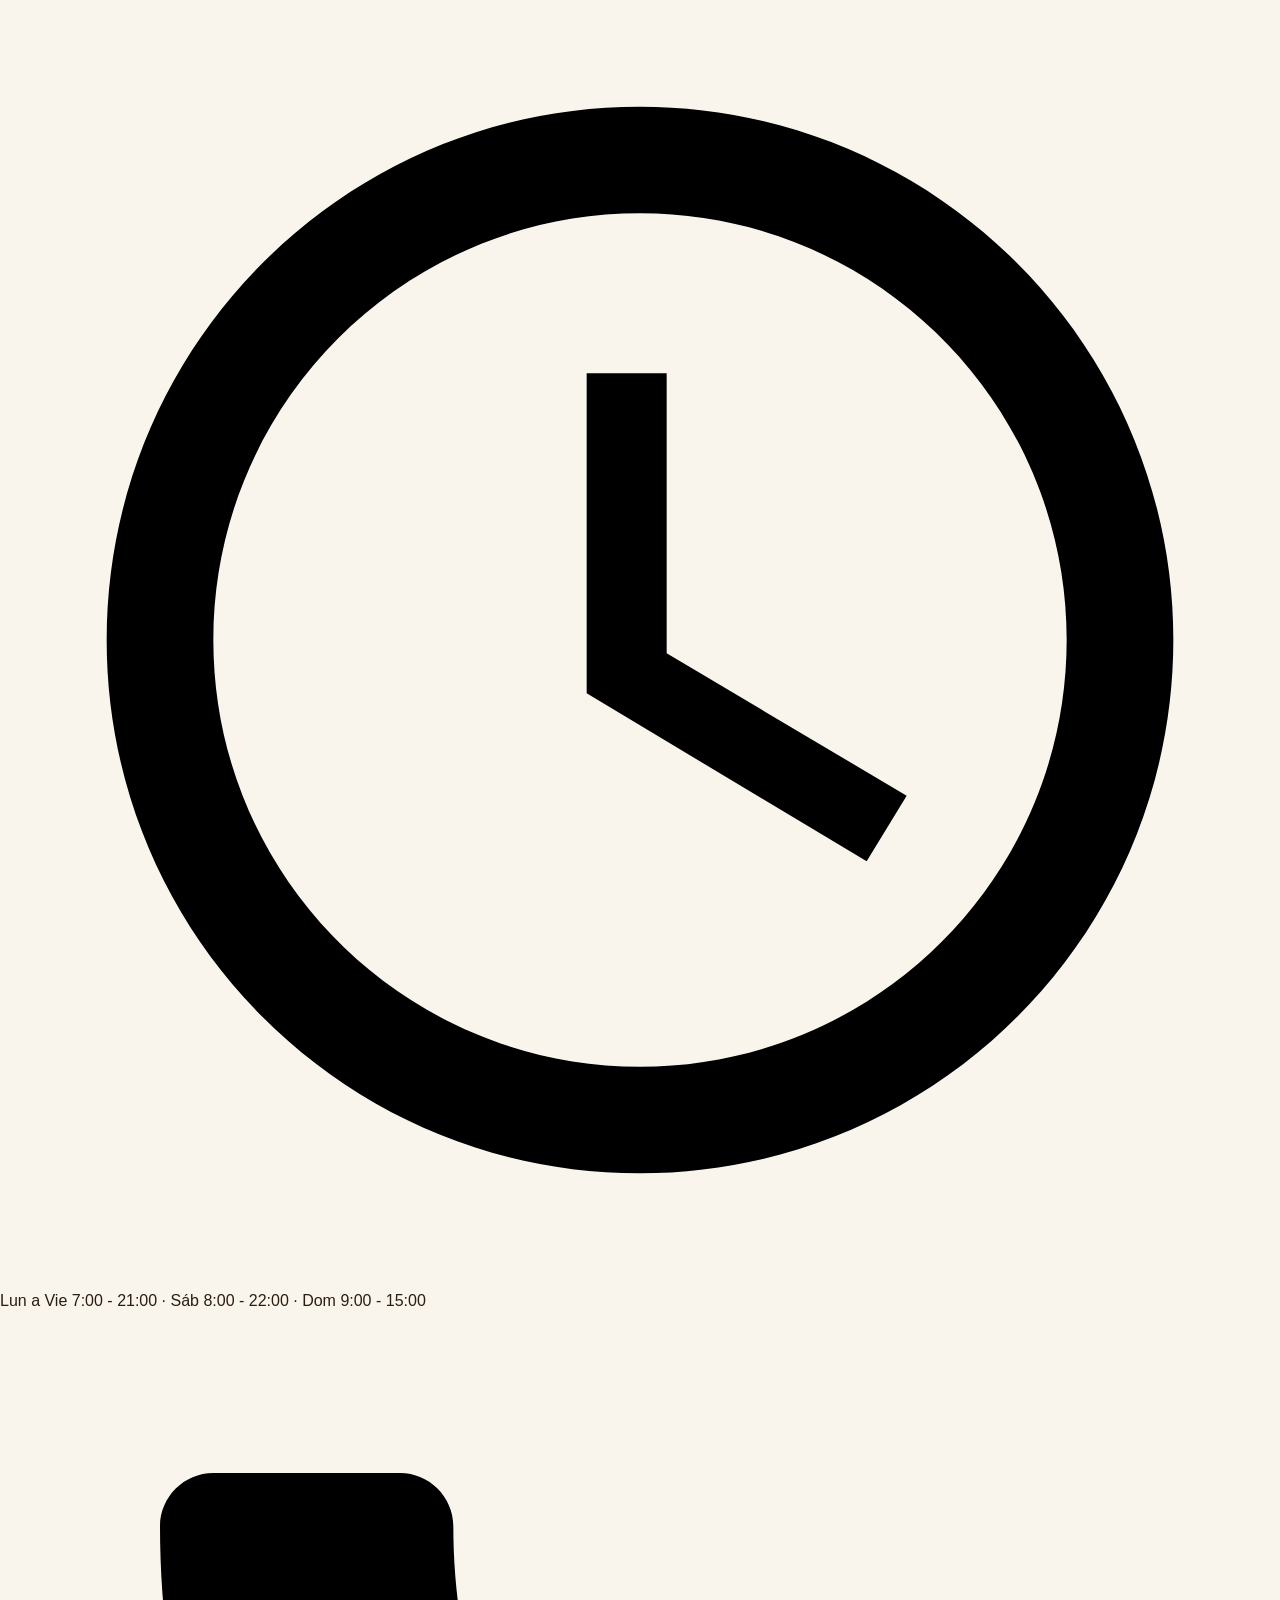
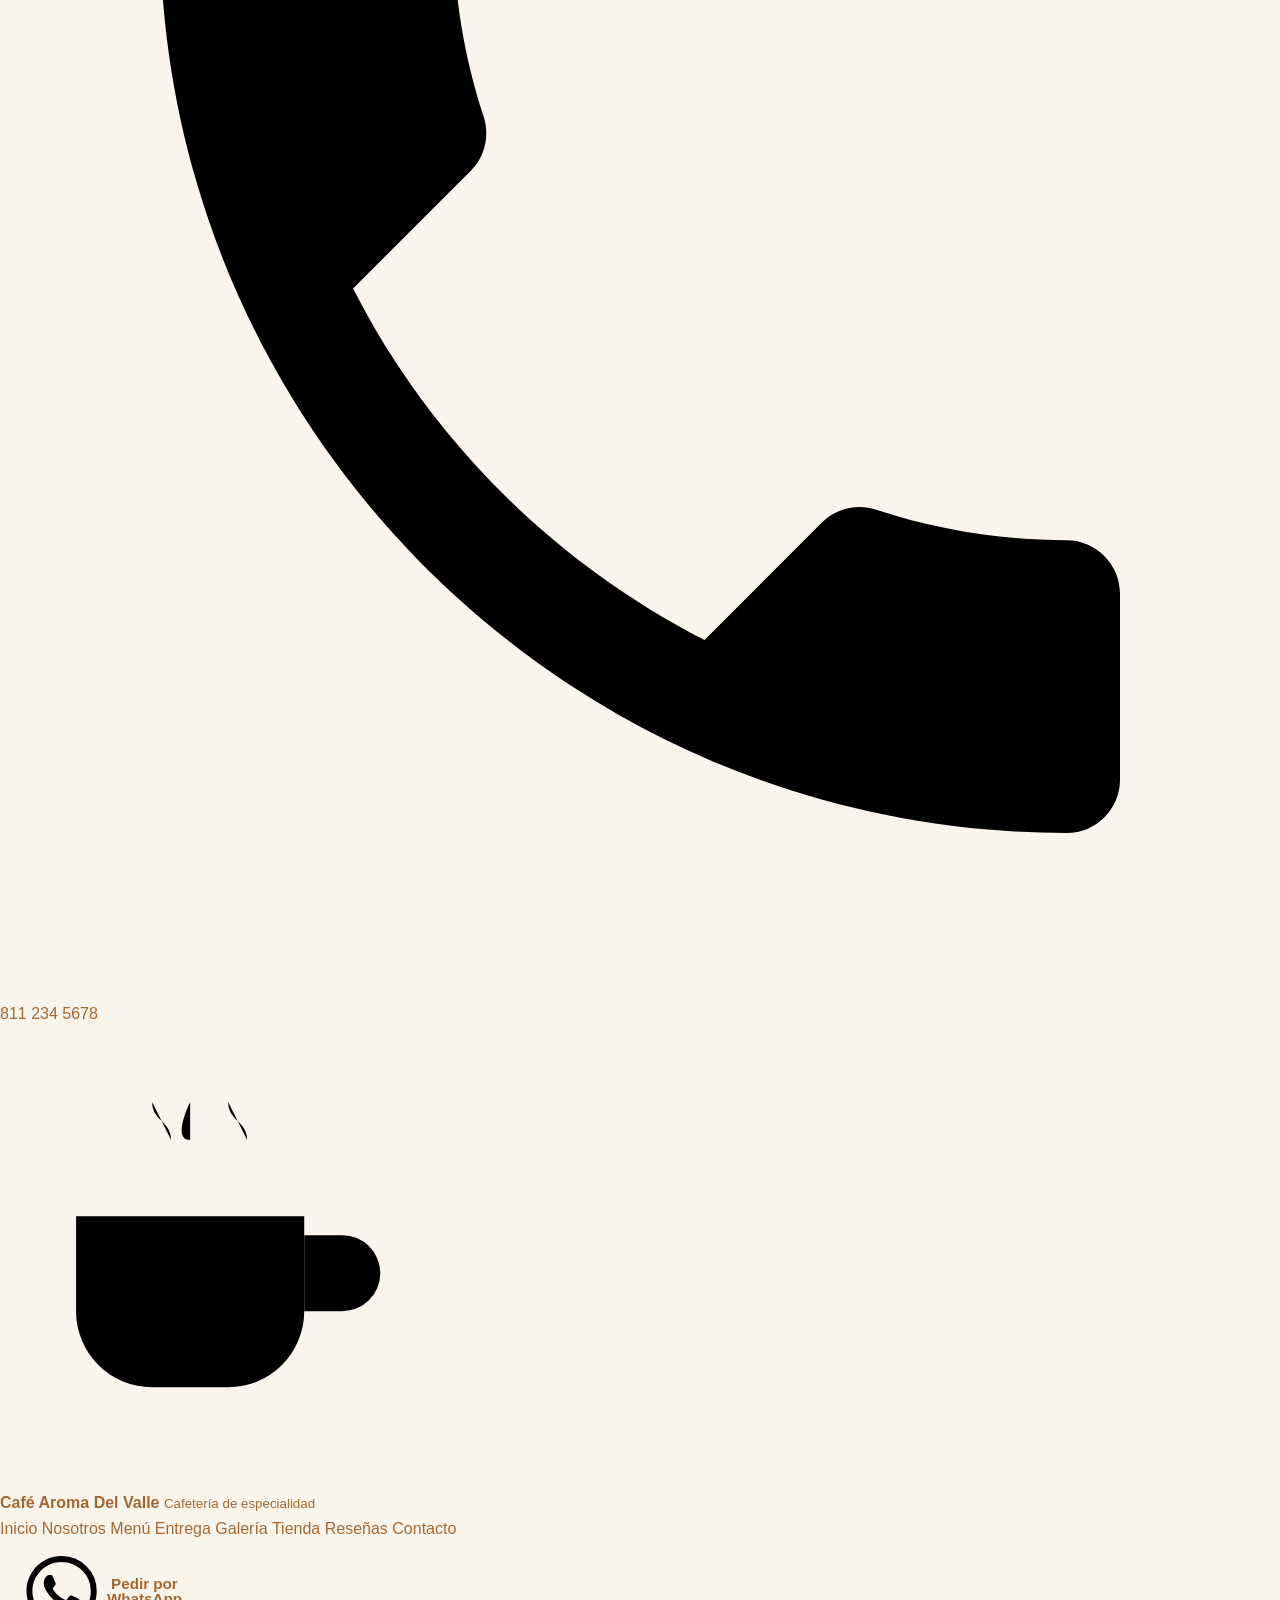
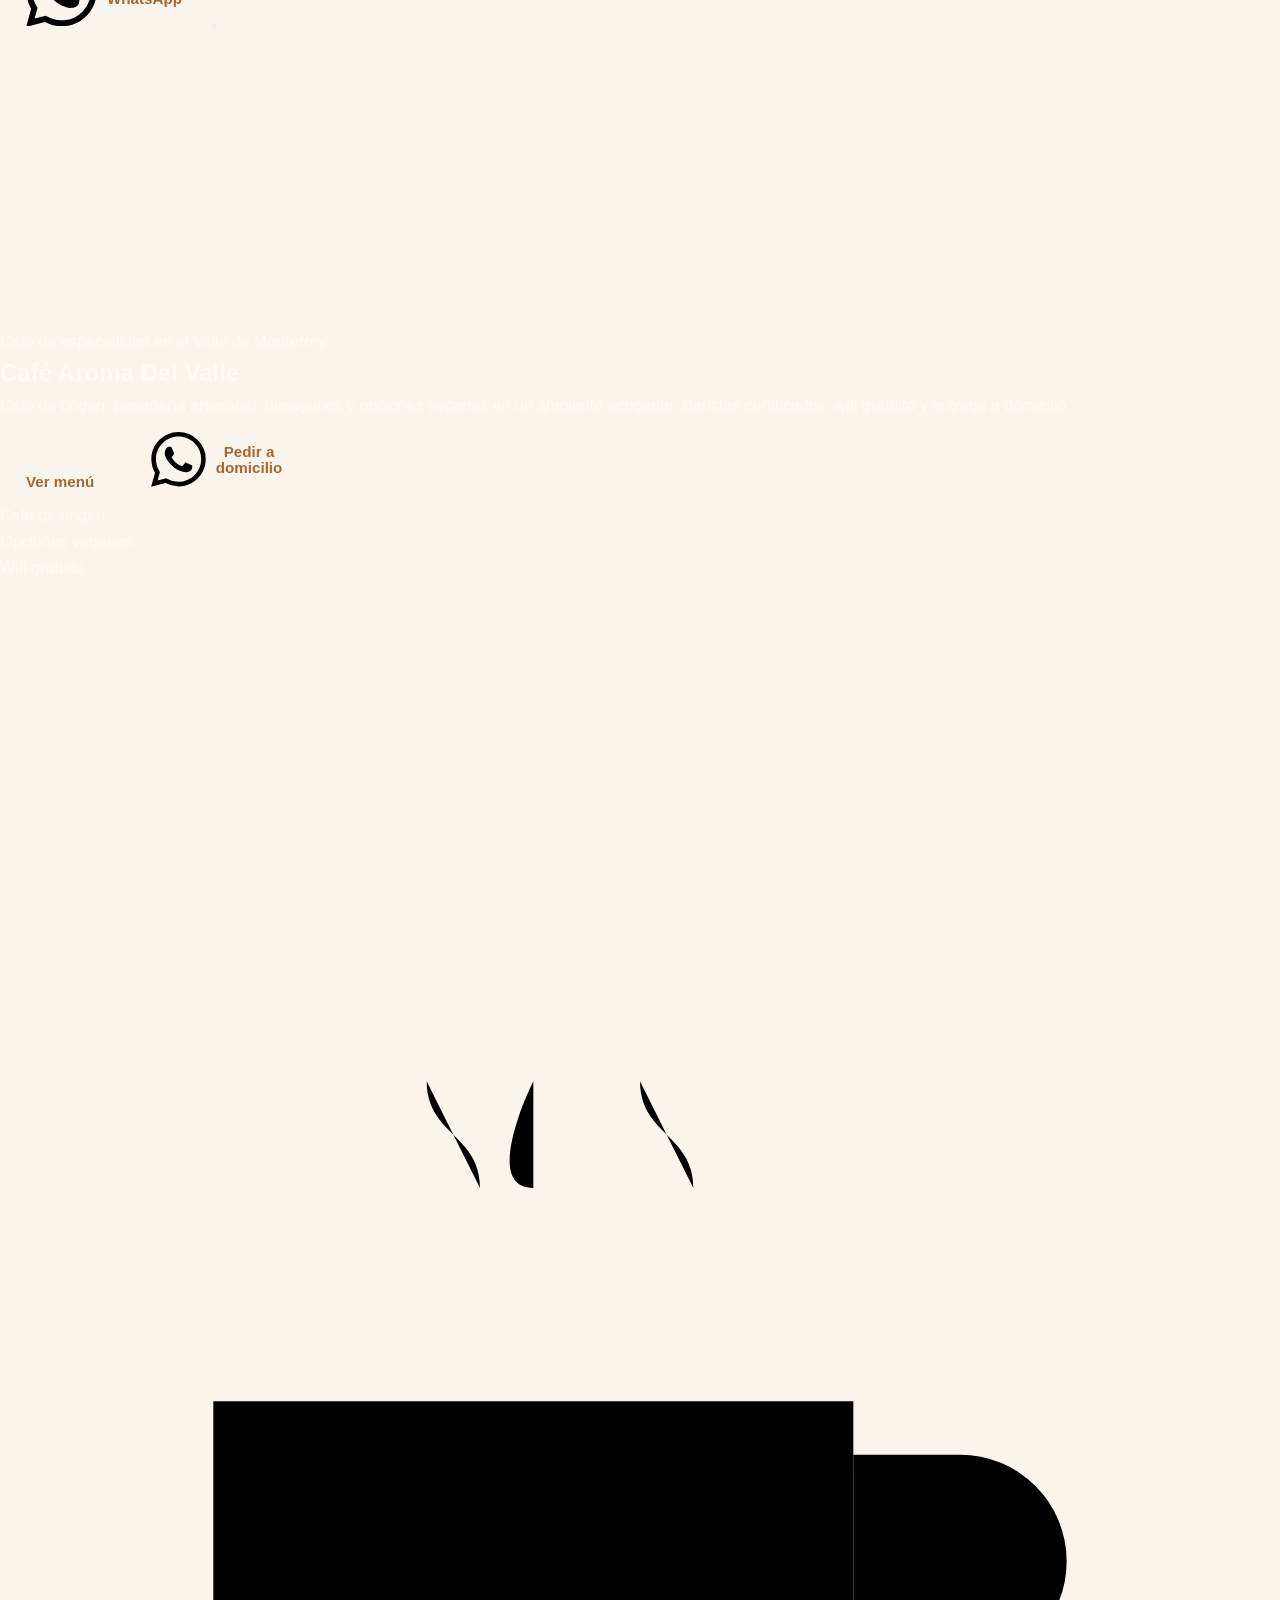
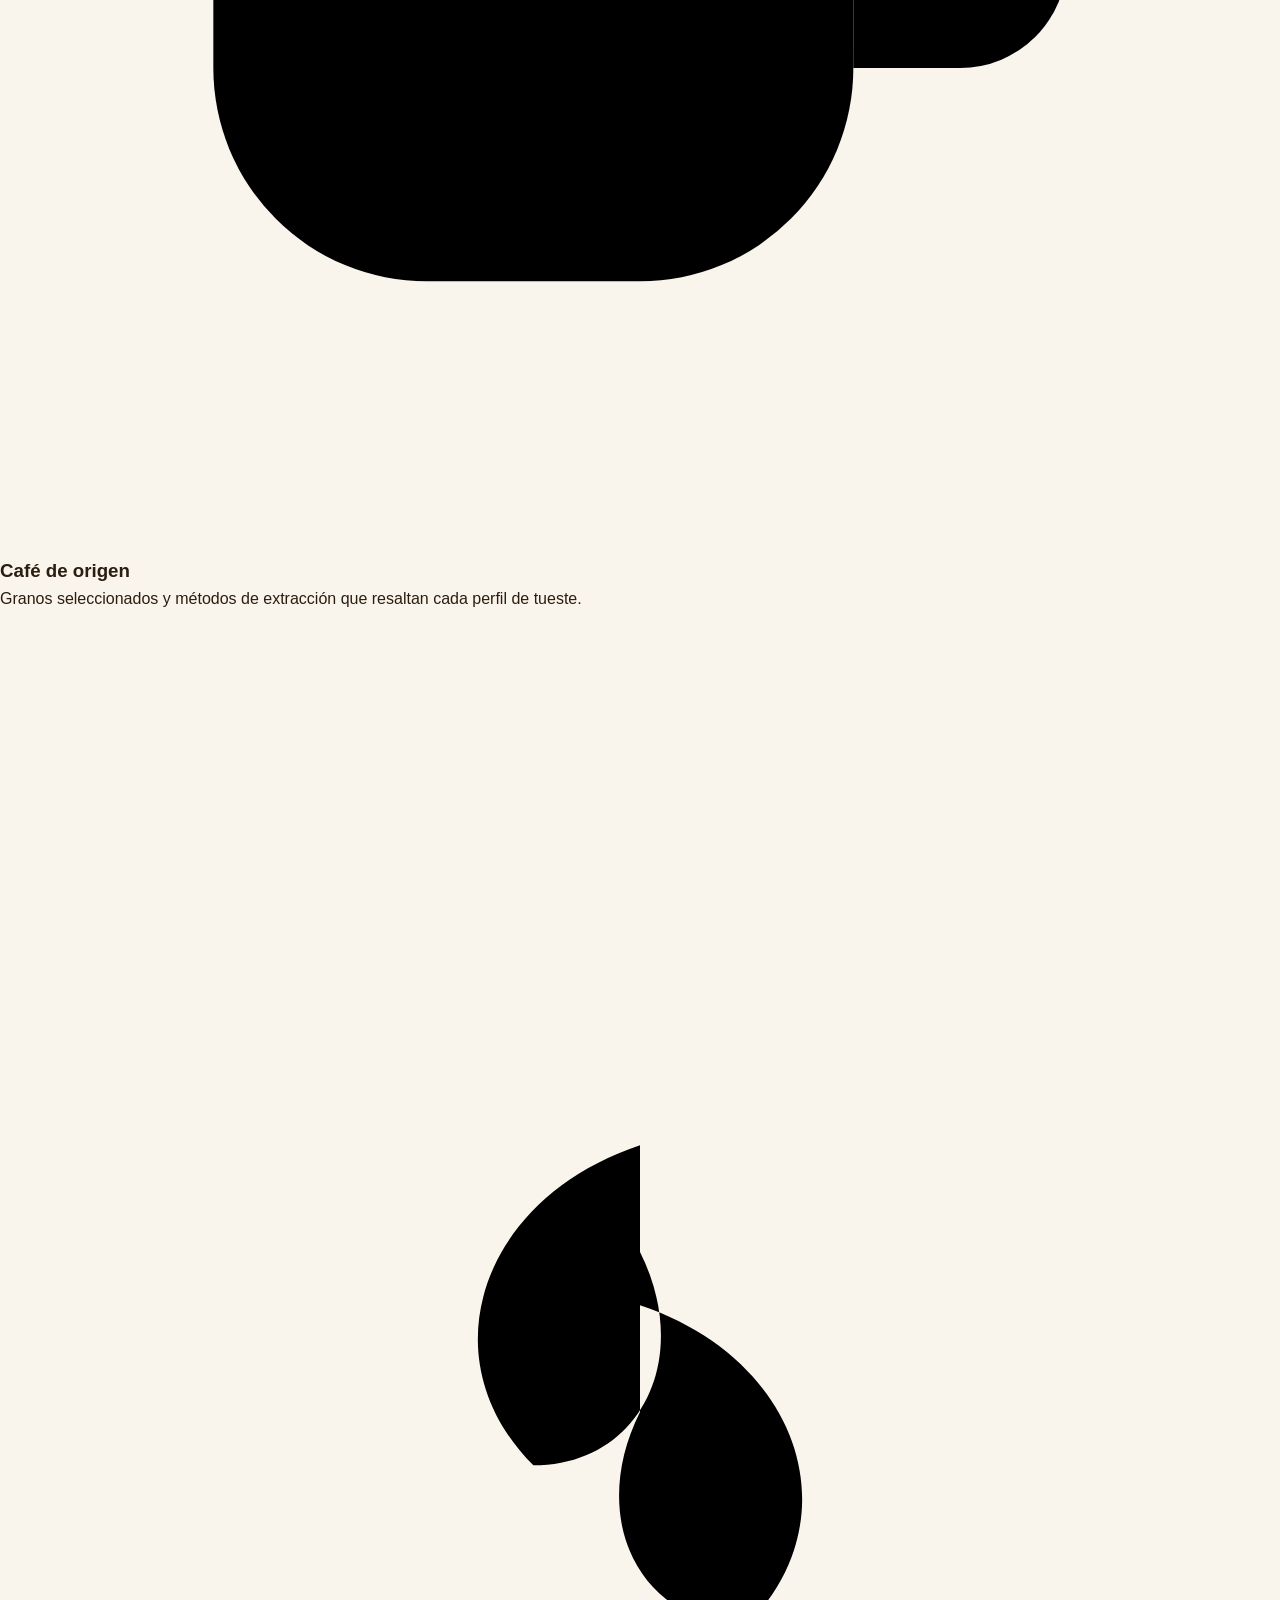
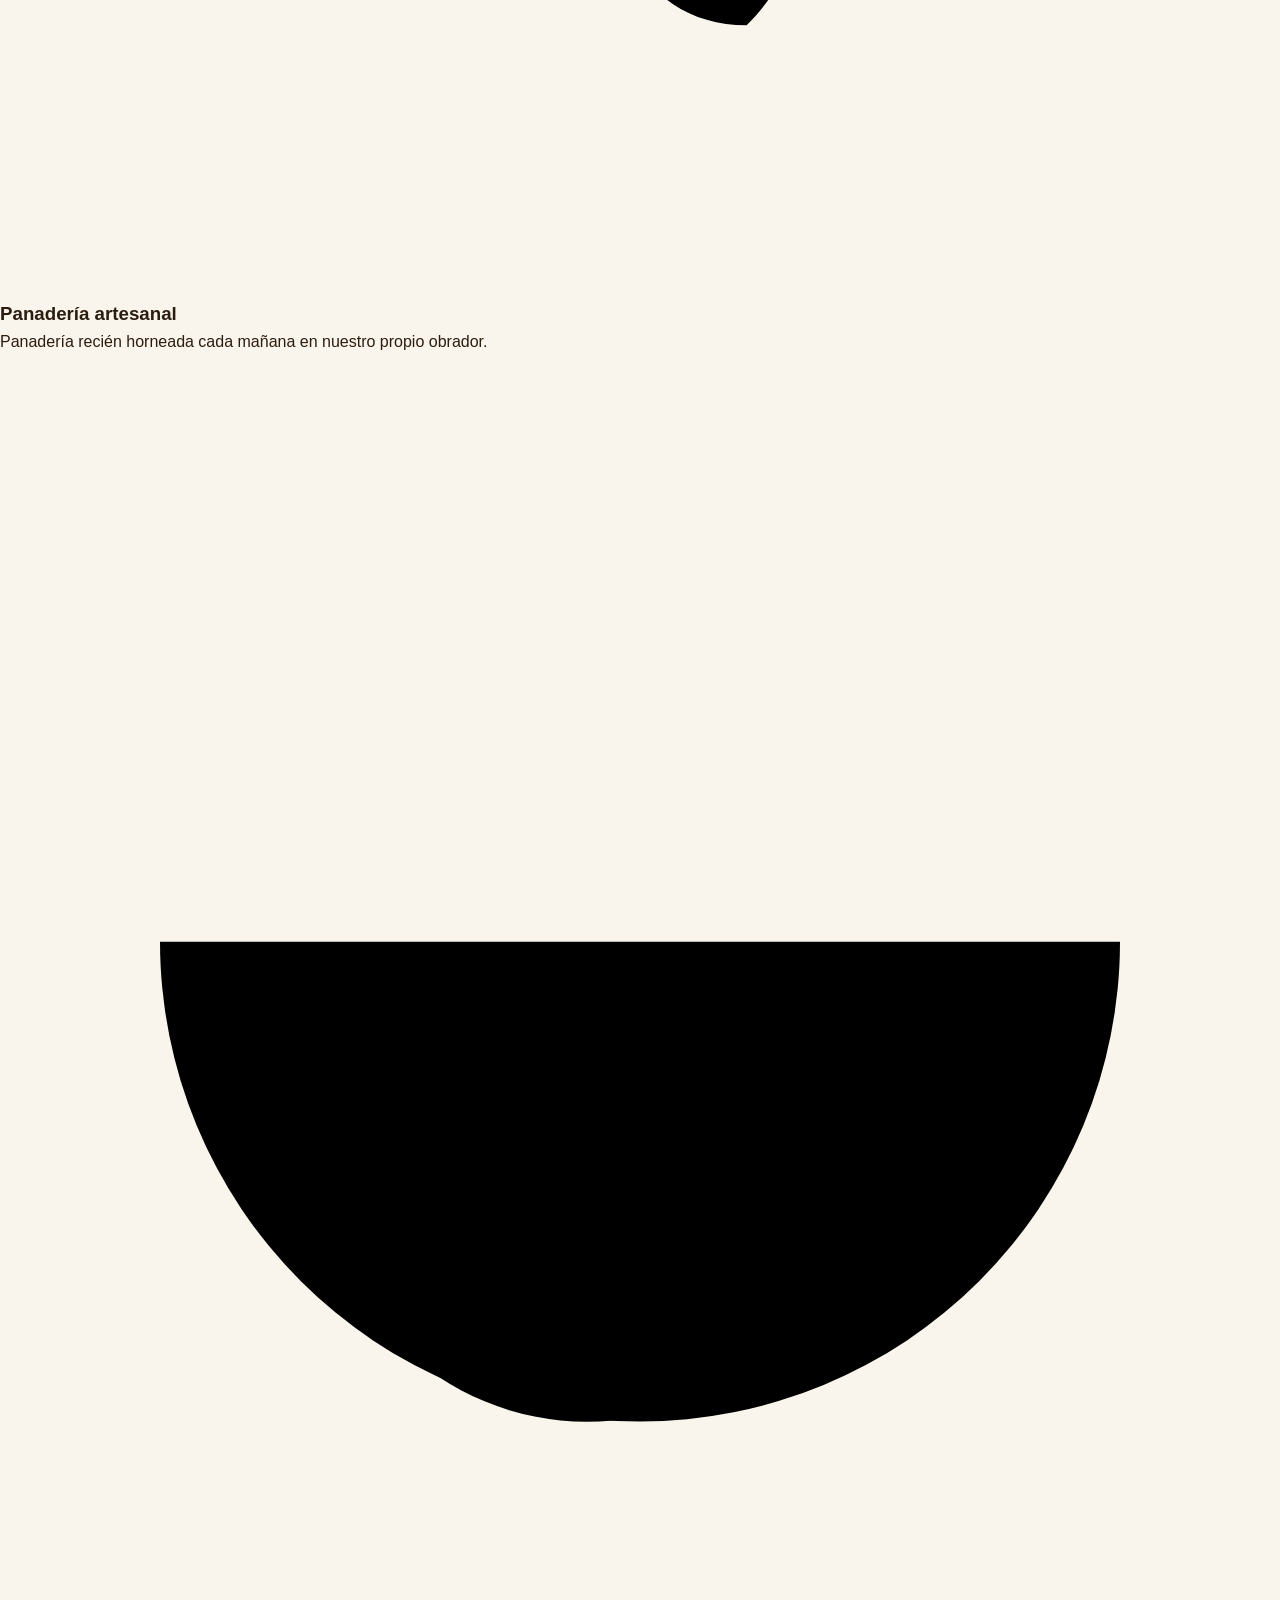
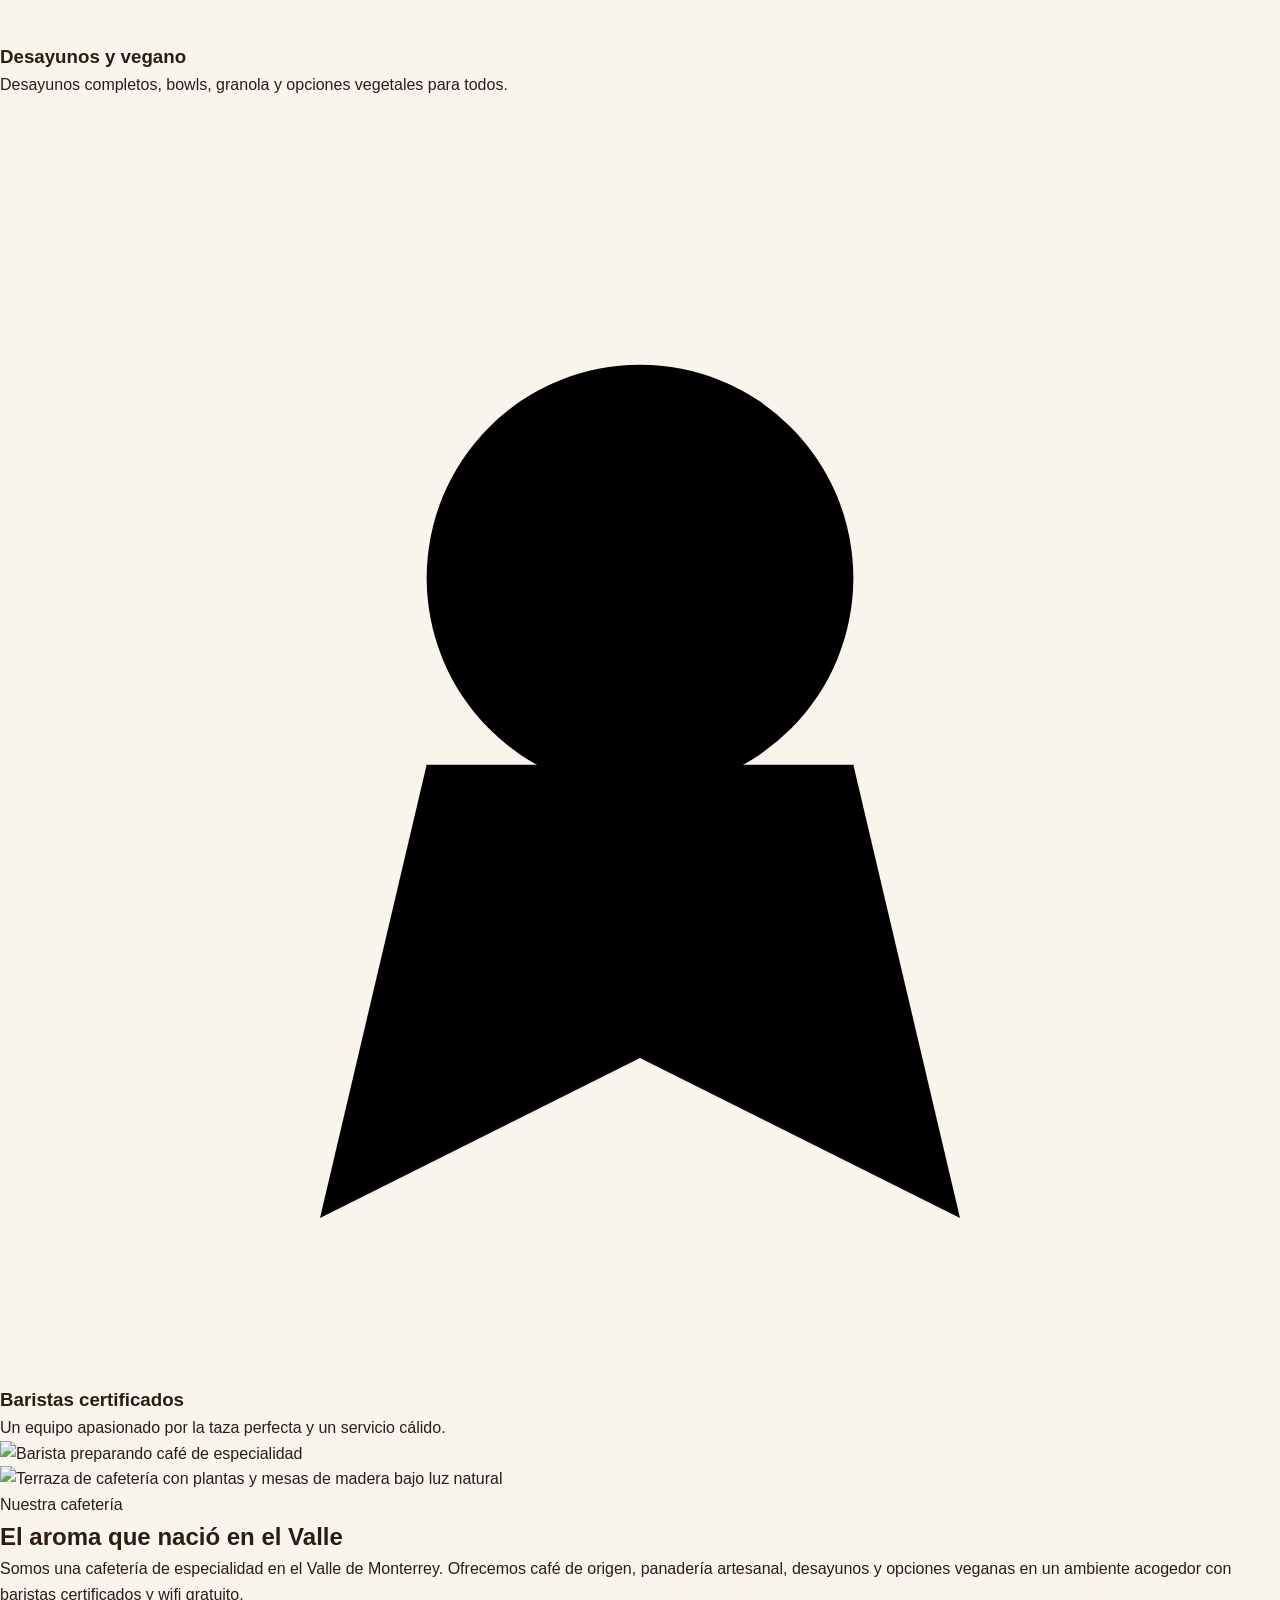
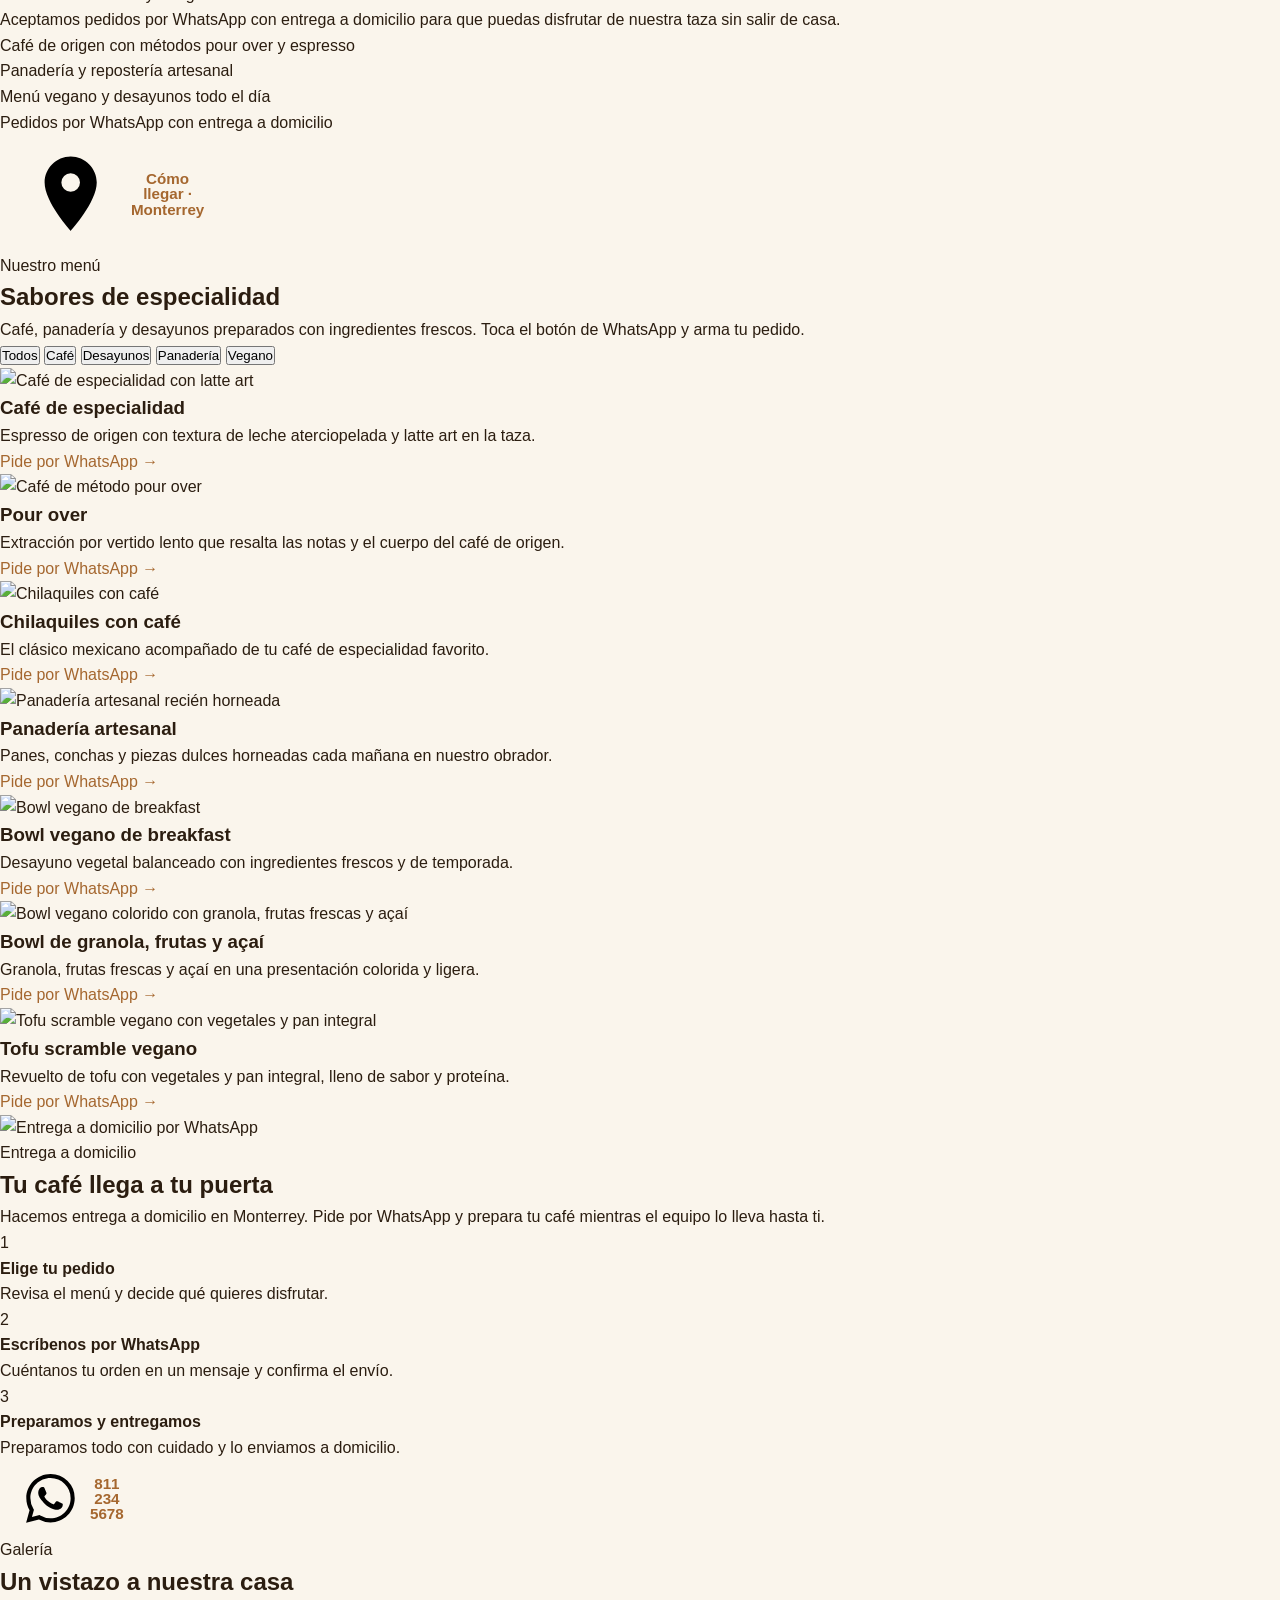
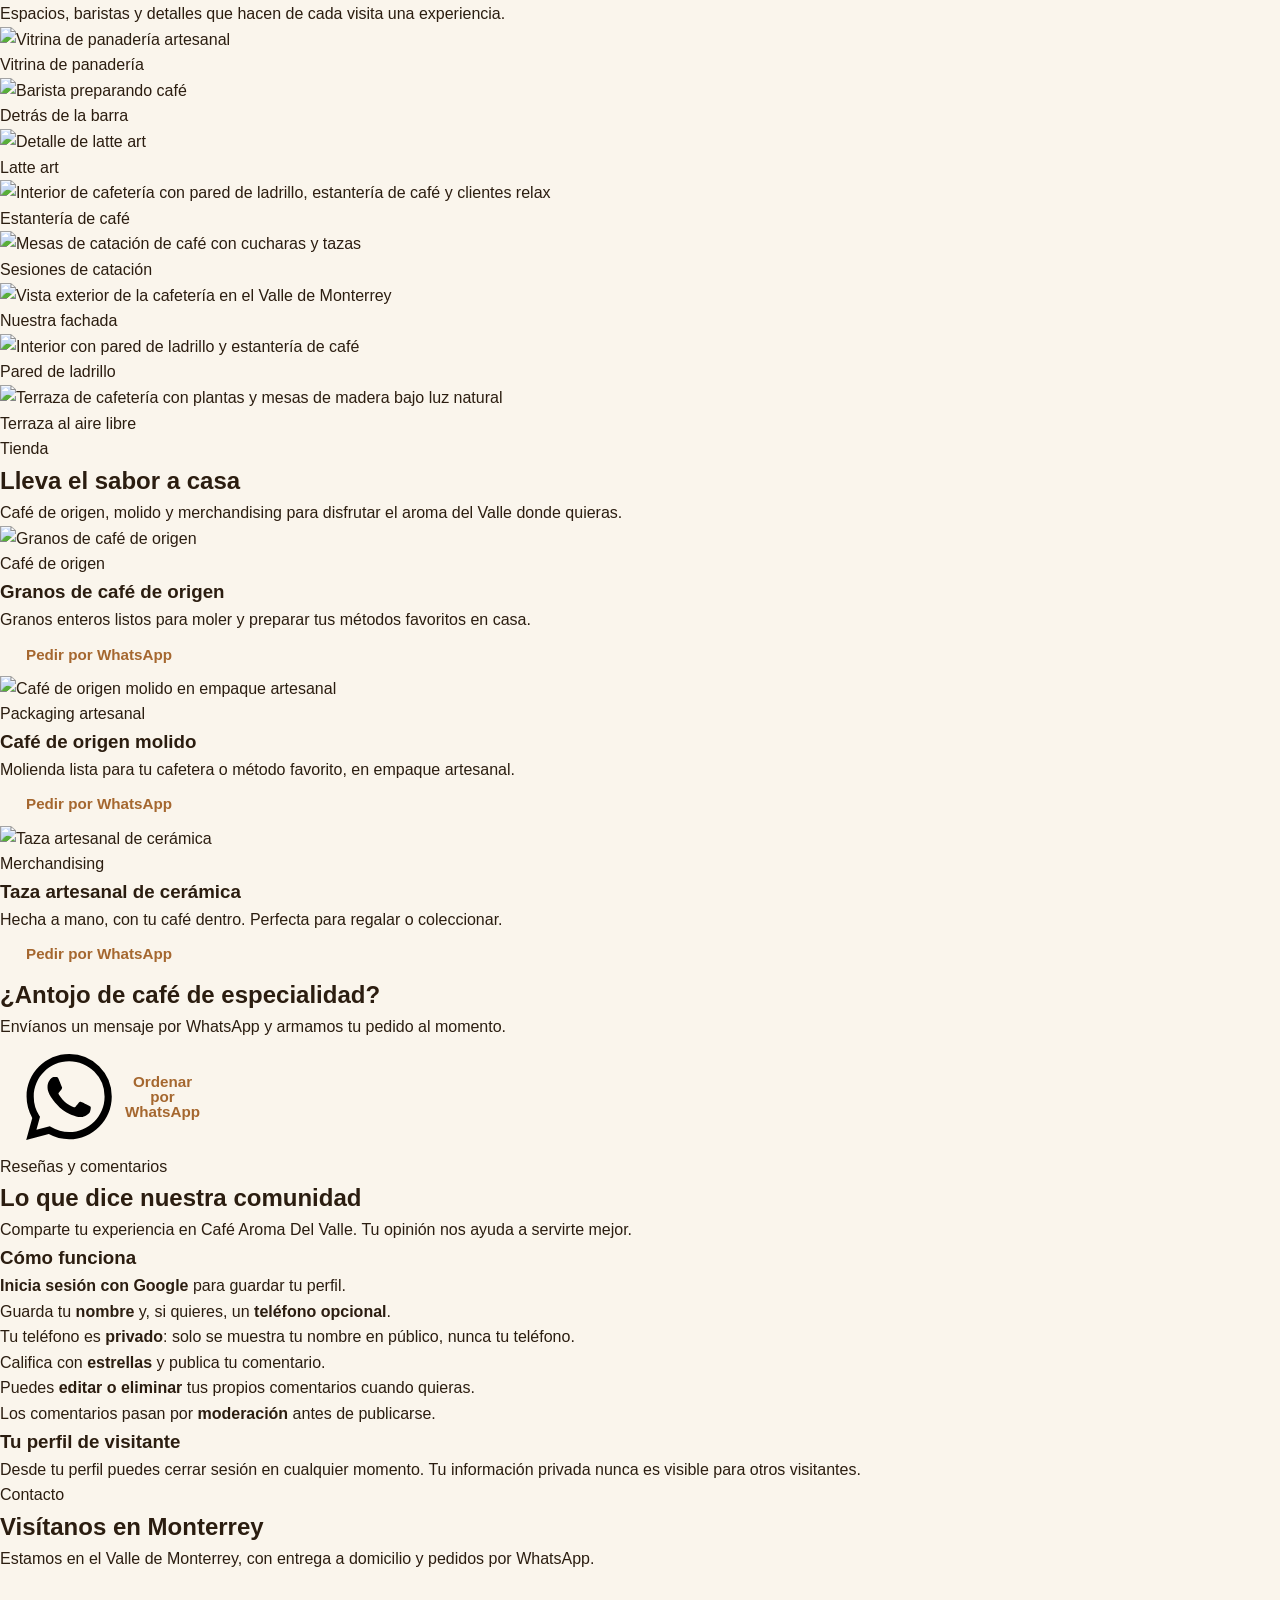
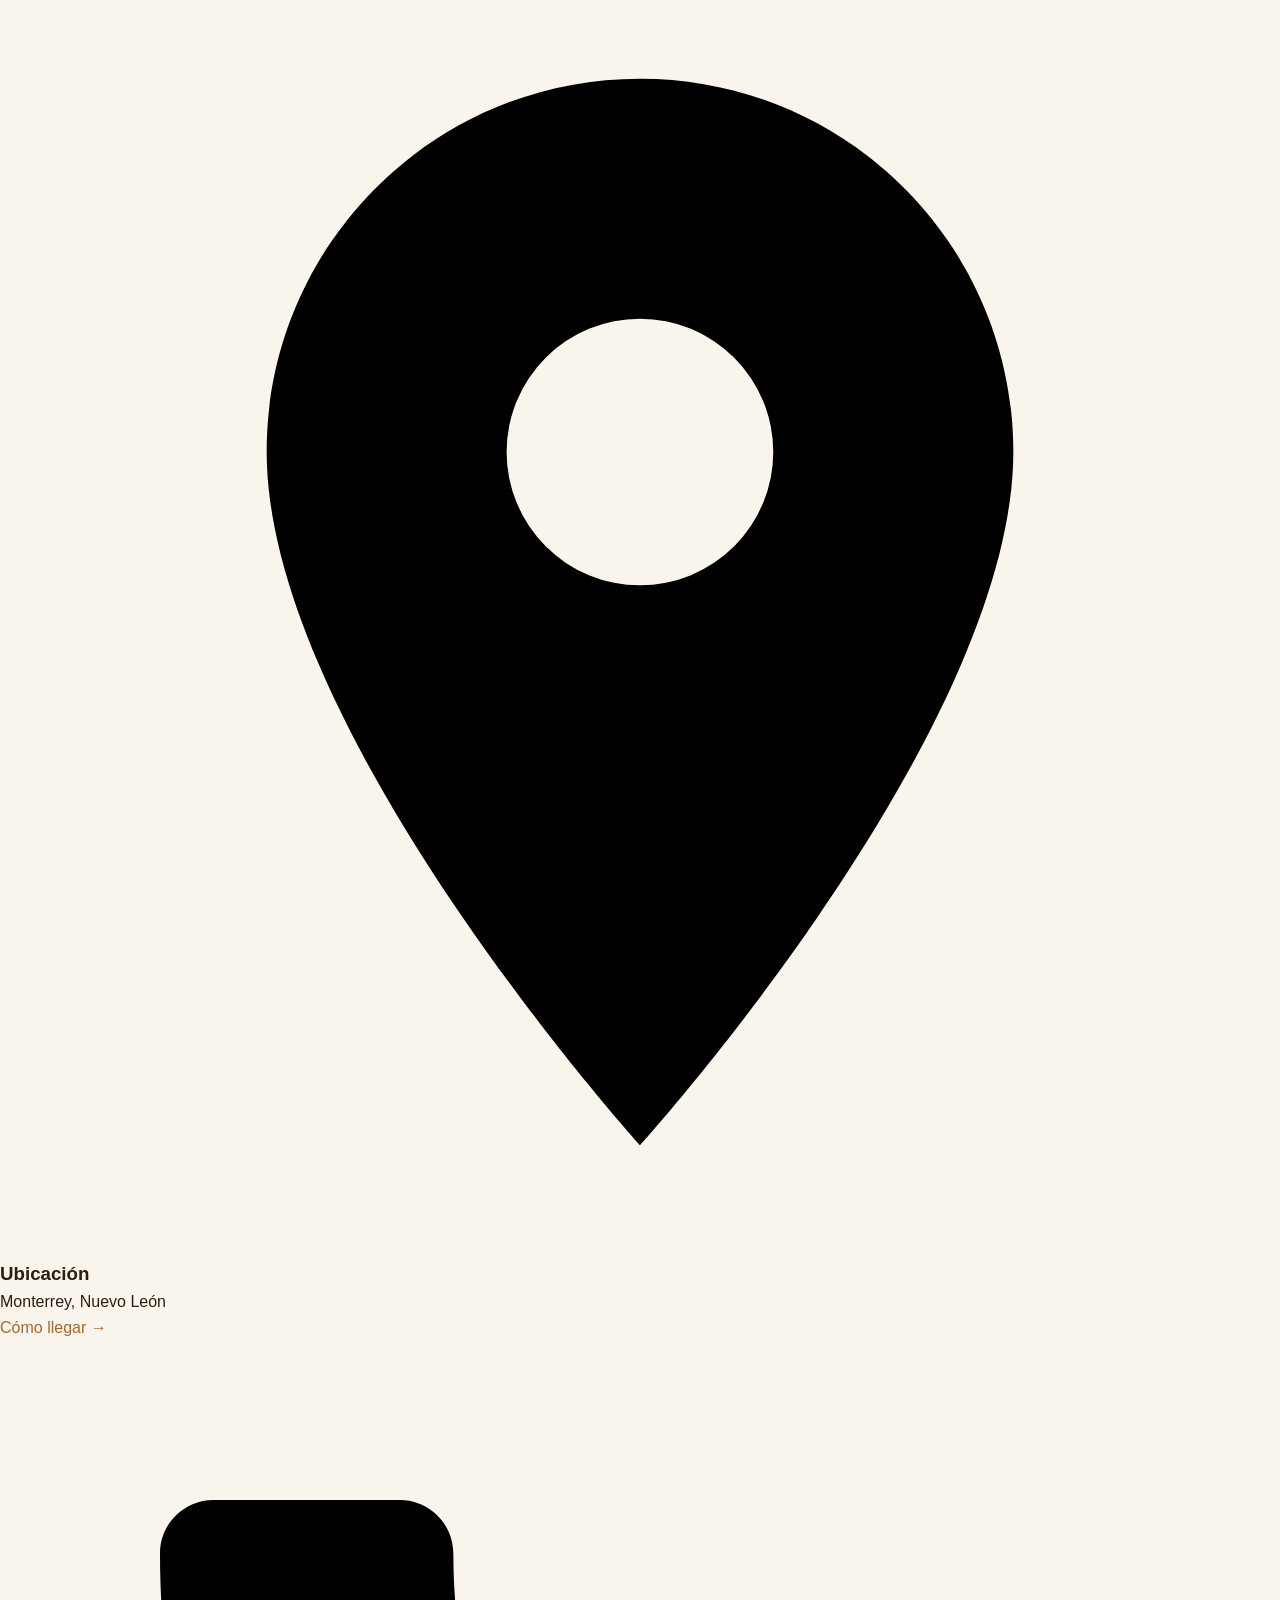
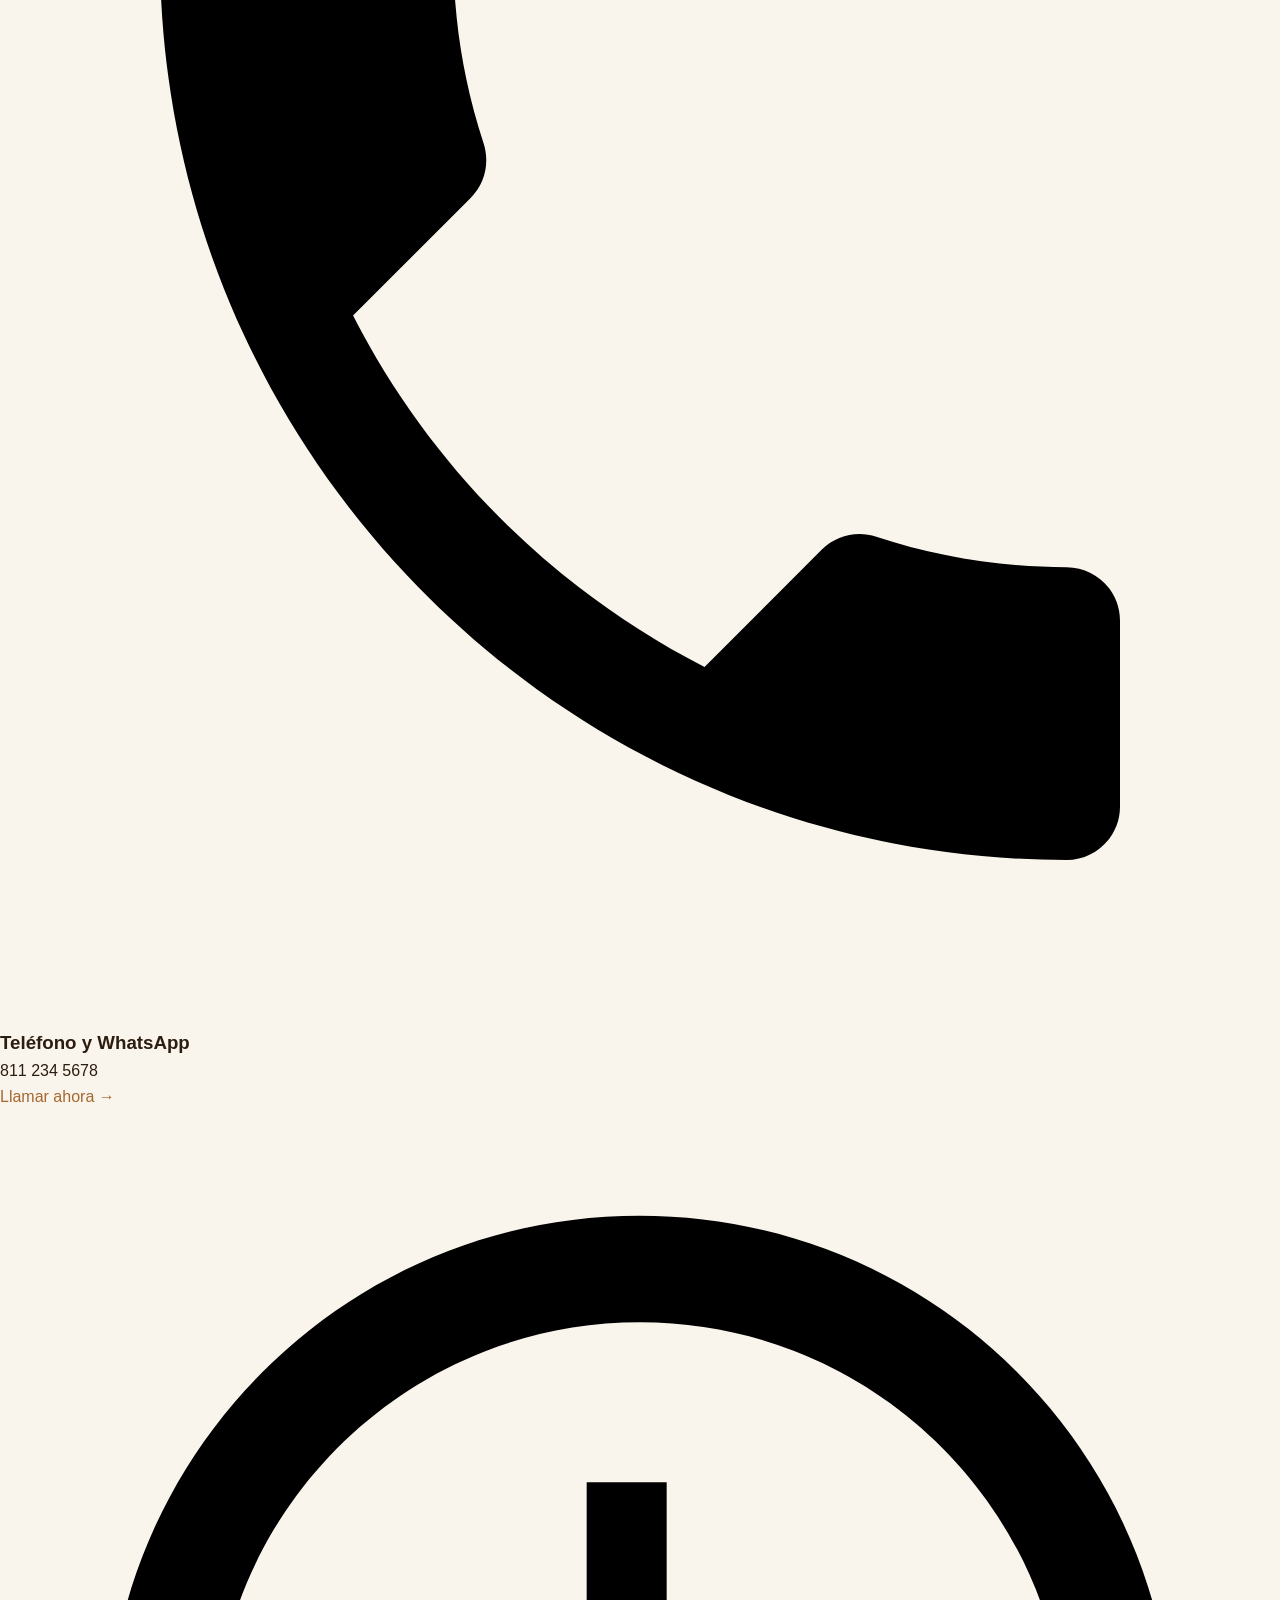
==== commit b217e12b: "generate index.html" ====
--- a/index.html
+++ b/index.html
@@ -1,567 +1,481 @@
 <!DOCTYPE html>
 <html lang="es">
 <head>
-  <meta charset="UTF-8" />
-  <meta name="viewport" content="width=device-width, initial-scale=1.0" />
+  <meta charset="UTF-8">
+  <meta name="viewport" content="width=device-width, initial-scale=1.0">
+  <meta name="description" content="Café Aroma Del Valle - Cafetería de especialidad en Monterrey. Café de origen, panadería artesanal, desayunos y opciones veganas. Pedidos por WhatsApp con entrega a domicilio.">
   <title>Café Aroma Del Valle · Cafetería de especialidad en Monterrey</title>
-  <meta name="description" content="Cafetería de especialidad en el Valle de Monterrey. Café de origen, panadería artesanal, desayunos, opciones veganas, baristas certificados y pedidos por WhatsApp." />
-  <link rel="preconnect" href="https://fonts.googleapis.com" />
-  <link rel="preconnect" href="https://fonts.gstatic.com" crossorigin />
-  <link href="https://fonts.googleapis.com/css2?family=Fraunces:opsz,wght@9..144,400;9..144,500;9..144,600;9..144,700&family=DM+Sans:opsz,wght@9..40,400;9..40,500;9..40,600;9..40,700&display=swap" rel="stylesheet" />
-  <link rel="stylesheet" href="styles.css" />
-  <script type="application/ld+json">
-  {
-    "@context": "https://schema.org",
-    "@type": "CafeOrCoffeeShop",
-    "name": "Café Aroma Del Valle",
-    "description": "Cafetería de especialidad en el Valle de Monterrey. Café de origen, panadería artesanal, desayunos y opciones veganas.",
-    "telephone": "+528112345678",
-    "address": { "@type": "PostalAddress", "addressLocality": "Monterrey" },
-    "servesCuisine": "Cafetería de especialidad, desayunos y brunch",
-    "openingHours": "Mo-Fr 07:00-21:00; Sa 08:00-22:00; Su 09:00-15:00",
-    "hasMap": "https://maps.google.com/?q=Monterrey"
-  }
-  </script>
+  <link rel="preconnect" href="https://fonts.googleapis.com">
+  <link rel="preconnect" href="https://fonts.gstatic.com" crossorigin>
+  <link href="https://fonts.googleapis.com/css2?family=Fraunces:opsz,wght@9..144,400;9..144,500;9..144,600;9..144,700&family=Outfit:wght@300;400;500;600;700&display=swap" rel="stylesheet">
+  <link rel="stylesheet" href="styles.css">
 </head>
 <body>
-  <a class="salta-contenido" href="#inicio" data-eb-editable="link" data-eb-key="index.a.1" data-eb-role="a" data-eb-kind="link">Saltar al contenido principal</a>
-
-  <header class="cabecera" id="cabecera">
-    <div class="contenedor cabecera-interior">
-      <a class="marca" href="#inicio" aria-label="Café Aroma Del Valle, inicio" data-eb-editable="link" data-eb-key="index.a.2" data-eb-role="a" data-eb-kind="link">
-        <span class="marca-marka" aria-hidden="true">
-          <svg viewBox="0 0 24 24" width="20" height="20" fill="none" stroke="currentColor" stroke-width="1.8" stroke-linecap="round" stroke-linejoin="round"><path d="M17 8h1a4 4 0 1 1 0 8h-1"/><path d="M3 8h14v9a4 4 0 0 1-4 4H7a4 4 0 0 1-4-4Z"/><path d="M6 2v3M10 2v3M14 2v3"/></svg>
+
+  <div class="topbar">
+    <div class="container topbar__inner">
+      <span class="topbar__item">
+        <svg class="icon" viewBox="0 0 24 24" aria-hidden="true"><path d="M11.99 2C6.47 2 2 6.48 2 12s4.47 10 9.99 10C17.52 22 22 17.52 22 12S17.52 2 11.99 2zM12 20c-4.42 0-8-3.58-8-8s3.58-8 8-8 8 3.58 8 8-3.58 8-8 8zm.5-13H11v6l5.25 3.15.75-1.23-4.5-2.67z"/></svg>
+        <span>Lun a Vie 7:00 - 21:00 · Sáb 8:00 - 22:00 · Dom 9:00 - 15:00</span>
+      </span>
+      <a class="topbar__item topbar__link" href="tel:+528112345678" data-eb-editable="link" data-eb-key="index.a.1" data-eb-role="a" data-eb-kind="link">
+        <svg class="icon" viewBox="0 0 24 24" aria-hidden="true"><path d="M6.62 10.79c1.44 2.83 3.76 5.14 6.59 6.59l2.2-2.2c.27-.27.67-.36 1.02-.24 1.12.37 2.33.57 3.57.57.55 0 1 .45 1 1V20c0 .55-.45 1-1 1-9.39 0-17-7.61-17-17 0-.55.45-1 1-1h3.5c.55 0 1 .45 1 1 0 1.25.2 2.45.57 3.57.11.35.03.74-.25 1.02l-2.2 2.2z"/></svg>
+        <span>811 234 5678</span>
+      </a>
+    </div>
+  </div>
+
+  <header class="nav" id="nav">
+    <div class="container nav__inner">
+      <a href="#inicio" class="brand" data-eb-editable="link" data-eb-key="index.a.2" data-eb-role="a" data-eb-kind="link">
+        <span class="brand__mark" aria-hidden="true">
+          <svg viewBox="0 0 24 24"><path d="M4 10h12v5a4 4 0 0 1-4 4h-4a4 4 0 0 1-4-4z"/><path d="M16 11h2a2 2 0 0 1 0 4h-2"/><path d="M8 4c0 1 1 1 1 2M12 4c0 1 1 1 1 2M10 6c-1 0 0-2 0-2"/></svg>
         </span>
-        <span class="marca-texto">Aroma<span>Del Valle</span></span>
+        <span class="brand__text">
+          <strong>Café Aroma Del Valle</strong>
+          <small>Cafetería de especialidad</small>
+        </span>
       </a>
-      <nav class="nav" id="nav" aria-label="Navegación principal">
-        <button class="nav-cerrar" data-nav-cerrar type="button" aria-label="Cerrar menú" data-eb-editable="link" data-eb-key="index.button.3" data-eb-role="button" data-eb-kind="link">
-          <svg viewBox="0 0 24 24" width="24" height="24" fill="none" stroke="currentColor" stroke-width="2" stroke-linecap="round"><path d="M6 6l12 12M18 6 6 18"/></svg>
+
+      <nav class="nav__links" id="navLinks" aria-label="Navegación principal">
+        <a href="#inicio" class="nav__link" data-eb-editable="link" data-eb-key="index.a.3" data-eb-role="a" data-eb-kind="link">Inicio</a>
+        <a href="#nosotros" class="nav__link" data-eb-editable="link" data-eb-key="index.a.4" data-eb-role="a" data-eb-kind="link">Nosotros</a>
+        <a href="#menu" class="nav__link" data-eb-editable="link" data-eb-key="index.a.5" data-eb-role="a" data-eb-kind="link">Menú</a>
+        <a href="#entrega" class="nav__link" data-eb-editable="link" data-eb-key="index.a.6" data-eb-role="a" data-eb-kind="link">Entrega</a>
+        <a href="#galeria" class="nav__link" data-eb-editable="link" data-eb-key="index.a.7" data-eb-role="a" data-eb-kind="link">Galería</a>
+        <a href="#tienda" class="nav__link" data-eb-editable="link" data-eb-key="index.a.8" data-eb-role="a" data-eb-kind="link">Tienda</a>
+        <a href="#resenas" class="nav__link" data-eb-editable="link" data-eb-key="index.a.9" data-eb-role="a" data-eb-kind="link">Reseñas</a>
+        <a href="#contacto" class="nav__link" data-eb-editable="link" data-eb-key="index.a.10" data-eb-role="a" data-eb-kind="link">Contacto</a>
+      </nav>
+
+      <div class="nav__actions">
+        <a href="https://wa.me/528112345678" target="_blank" rel="noopener" class="btn btn--solid btn--small" data-eb-editable="link" data-eb-key="index.a.11" data-eb-role="a" data-eb-kind="link">
+          <svg class="icon" viewBox="0 0 24 24" aria-hidden="true"><path d="M17.472 14.382c-.297-.149-1.758-.867-2.03-.967-.273-.099-.471-.148-.67.15-.197.297-.767.966-.94 1.164-.173.199-.347.223-.644.075-.297-.15-1.255-.463-2.39-1.475-.883-.788-1.48-1.761-1.653-2.059-.173-.297-.018-.458.13-.606.134-.133.297-.347.446-.52.149-.174.198-.298.298-.497.099-.198.05-.371-.025-.52-.075-.149-.669-1.612-.916-2.207-.242-.579-.487-.5-.669-.51-.173-.008-.371-.01-.57-.01-.198 0-.52.074-.792.372-.272.297-1.04 1.016-1.04 2.479 0 1.462 1.065 2.875 1.213 3.074.149.198 2.096 3.2 5.077 4.487.709.306 1.262.489 1.694.625.712.227 1.36.195 1.871.118.571-.085 1.758-.719 2.006-1.413.248-.694.248-1.289.173-1.413-.074-.124-.272-.198-.57-.347m-5.421 7.403h-.004a9.87 9.87 0 0 1-5.031-1.378l-.361-.214-3.741.982.998-3.648-.235-.374a9.86 9.86 0 0 1-1.51-5.26c.001-5.45 4.436-9.884 9.888-9.884 2.64 0 5.122 1.03 6.988 2.898a9.825 9.825 0 0 1 2.893 6.994c-.003 5.45-4.437 9.884-9.885 9.884m8.413-18.297A11.815 11.815 0 0 0 12.05 0C5.495 0 .16 5.335.157 11.892c0 2.096.547 4.142 1.588 5.945L.057 24l6.305-1.654a11.882 11.882 0 0 0 5.683 1.448h.005c6.554 0 11.89-5.335 11.893-11.893a11.821 11.821 0 0 0-3.48-8.413z"/></svg>
+          <span>Pedir por WhatsApp</span>
+        </a>
+        <button class="nav__toggle" id="navToggle" aria-label="Abrir menú" aria-expanded="false" data-eb-editable="link" data-eb-key="index.button.12" data-eb-role="button" data-eb-kind="link">
+          <span></span><span></span><span></span>
         </button>
-        <ul class="nav-lista">
-          <li><a href="#inicio" data-eb-editable="link" data-eb-key="index.a.4" data-eb-role="a" data-eb-kind="link">Inicio</a></li>
-          <li><a href="#experiencia" data-eb-editable="link" data-eb-key="index.a.5" data-eb-role="a" data-eb-kind="link">Nosotros</a></li>
-          <li><a href="#menu" data-eb-editable="link" data-eb-key="index.a.6" data-eb-role="a" data-eb-kind="link">Carta</a></li>
-          <li><a href="#galeria" data-eb-editable="link" data-eb-key="index.a.7" data-eb-role="a" data-eb-kind="link">Galería</a></li>
-          <li><a href="#tienda" data-eb-editable="link" data-eb-key="index.a.8" data-eb-role="a" data-eb-kind="link">Tienda</a></li>
-          <li><a href="#resenas" data-eb-editable="link" data-eb-key="index.a.9" data-eb-role="a" data-eb-kind="link">Reseñas</a></li>
-          <li><a href="#contacto" data-eb-editable="link" data-eb-key="index.a.10" data-eb-role="a" data-eb-kind="link">Contacto</a></li>
-        </ul>
-        <a class="btn btn-primario nav-pedir" href="https://wa.me/528112345678?text=Hola%2C%20quiero%20hacer%20un%20pedido%20a%20Caf%C3%A9%20Aroma%20Del%20Valle" data-eb-editable="link" data-eb-key="index.a.11" data-eb-role="a" data-eb-kind="link">Pedir por WhatsApp</a>
-      </nav>
-      <button class="nav-movil" data-nav-movil type="button" aria-label="Abrir menú" aria-expanded="false" aria-controls="nav" data-eb-editable="link" data-eb-key="index.button.12" data-eb-role="button" data-eb-kind="link">
-        <svg viewBox="0 0 24 24" width="26" height="26" fill="none" stroke="currentColor" stroke-width="2" stroke-linecap="round"><path d="M3 6h18M3 12h18M3 18h18"/></svg>
-      </button>
+      </div>
     </div>
   </header>
 
-  <main id="contenido">
-
-    <!-- HERO -->
+  <main>
+
     <section class="hero" id="inicio">
-      <img class="hero-imagen" src="https://itm-void-excepcional.pages.dev/api/itm-project-assets?file=dedb754c-cbdd-4aa8-b8d0-1f2723c79d06" alt="Vista exterior de la cafetería en el Valle de Monterrey" fetchpriority="high" / data-eb-editable="image" data-eb-key="index.img.13" data-eb-role="img" data-eb-kind="image">
-      <div class="hero-velo" aria-hidden="true"></div>
-      <div class="contenedor hero-contenido">
-        <p class="hero-etiqueta" data-eb-editable="text" data-eb-key="index.p.14" data-eb-role="p" data-eb-kind="text">Cafetería de especialidad · Valle de Monterrey</p>
-        <h1 class="hero-titulo" data-eb-editable="text" data-eb-key="index.h1.15" data-eb-role="h1" data-eb-kind="text">Café Aroma<br /><span>Del Valle</span></h1>
-        <p class="hero-texto" data-eb-editable="text" data-eb-key="index.p.16" data-eb-role="p" data-eb-kind="text">Café de origen, panadería artesanal, desayunos y opciones veganas en un ambiente acogedor. Baristas certificados, wifi gratuito y entrega a domicilio.</p>
-        <div class="hero-acciones">
-          <a class="btn btn-primario btn-grande" href="https://wa.me/528112345678?text=Hola%2C%20quiero%20hacer%20un%20pedido%20a%20Caf%C3%A9%20Aroma%20Del%20Valle" data-eb-editable="link" data-eb-key="index.a.17" data-eb-role="a" data-eb-kind="link">
-            <svg viewBox="0 0 24 24" width="20" height="20" fill="currentColor" aria-hidden="true"><path d="M17.47 14.38c-.3-.15-1.76-.87-2.03-.97-.27-.1-.47-.15-.67.15-.2.3-.77.96-.94 1.16-.17.2-.35.22-.64.07-.3-.15-1.26-.46-2.4-1.47-.88-.79-1.48-1.76-1.65-2.06-.17-.3-.02-.46.13-.61.13-.13.3-.35.44-.52.15-.17.2-.3.3-.5.1-.2.05-.37-.02-.52-.08-.15-.67-1.62-.92-2.22-.24-.58-.49-.5-.67-.51h-.57c-.2 0-.52.07-.79.37-.27.3-1.04 1.02-1.04 2.48 0 1.46 1.06 2.87 1.21 3.07.15.2 2.09 3.19 5.06 4.47.71.3 1.26.49 1.69.63.71.22 1.36.19 1.87.11.57-.08 1.76-.72 2-1.41.25-.69.25-1.28.17-1.41-.07-.13-.27-.2-.57-.35ZM12.04 21.5h-.01a9.4 9.4 0 0 1-4.79-1.31l-.34-.2-3.56.93.95-3.47-.22-.36a9.43 9.43 0 1 1 8 4.4ZM12.04 2a9.83 9.83 0 0 0-8.42 14.97L2 22l5.13-1.34A9.82 9.82 0 1 0 12.04 2Z"/></svg>
-            Pedir por WhatsApp
+      <div class="hero__bg" style="background-image:url('https://8f785f4a.itm-void-excepcional.pages.dev/api/itm-project-assets?file=9d6c26b2-7205-488f-87eb-b3991c91f366');" role="img" aria-label="Interior de la cafetería con mesas y luz cálida"></div>
+      <div class="hero__overlay"></div>
+      <div class="container hero__content">
+        <p class="eyebrow eyebrow--light" data-eb-editable="text" data-eb-key="index.p.13" data-eb-role="p" data-eb-kind="text">Café de especialidad en el Valle de Monterrey</p>
+        <h1 data-eb-editable="text" data-eb-key="index.h1.14" data-eb-role="h1" data-eb-kind="text">Café Aroma Del Valle</h1>
+        <p class="hero__lead" data-eb-editable="text" data-eb-key="index.p.15" data-eb-role="p" data-eb-kind="text">Café de origen, panadería artesanal, desayunos y opciones veganas en un ambiente acogedor. Baristas certificados, wifi gratuito y entrega a domicilio.</p>
+        <div class="hero__actions">
+          <a href="#menu" class="btn btn--cream" data-eb-editable="link" data-eb-key="index.a.16" data-eb-role="a" data-eb-kind="link">Ver menú</a>
+          <a href="https://wa.me/528112345678" target="_blank" rel="noopener" class="btn btn--outline-light" data-eb-editable="link" data-eb-key="index.a.17" data-eb-role="a" data-eb-kind="link">
+            <svg class="icon" viewBox="0 0 24 24" aria-hidden="true"><path d="M17.472 14.382c-.297-.149-1.758-.867-2.03-.967-.273-.099-.471-.148-.67.15-.197.297-.767.966-.94 1.164-.173.199-.347.223-.644.075-.297-.15-1.255-.463-2.39-1.475-.883-.788-1.48-1.761-1.653-2.059-.173-.297-.018-.458.13-.606.134-.133.297-.347.446-.52.149-.174.198-.298.298-.497.099-.198.05-.371-.025-.52-.075-.149-.669-1.612-.916-2.207-.242-.579-.487-.5-.669-.51-.173-.008-.371-.01-.57-.01-.198 0-.52.074-.792.372-.272.297-1.04 1.016-1.04 2.479 0 1.462 1.065 2.875 1.213 3.074.149.198 2.096 3.2 5.077 4.487.709.306 1.262.489 1.694.625.712.227 1.36.195 1.871.118.571-.085 1.758-.719 2.006-1.413.248-.694.248-1.289.173-1.413-.074-.124-.272-.198-.57-.347m-5.421 7.403h-.004a9.87 9.87 0 0 1-5.031-1.378l-.361-.214-3.741.982.998-3.648-.235-.374a9.86 9.86 0 0 1-1.51-5.26c.001-5.45 4.436-9.884 9.888-9.884 2.64 0 5.122 1.03 6.988 2.898a9.825 9.825 0 0 1 2.893 6.994c-.003 5.45-4.437 9.884-9.885 9.884m8.413-18.297A11.815 11.815 0 0 0 12.05 0C5.495 0 .16 5.335.157 11.892c0 2.096.547 4.142 1.588 5.945L.057 24l6.305-1.654a11.882 11.882 0 0 0 5.683 1.448h.005c6.554 0 11.89-5.335 11.893-11.893a11.821 11.821 0 0 0-3.48-8.413z"/></svg>
+            <span>Pedir a domicilio</span>
           </a>
-          <a class="btn btn-linea btn-grande" href="#menu" data-eb-editable="link" data-eb-key="index.a.18" data-eb-role="a" data-eb-kind="link">Ver la carta</a>
-        </div>
-        <ul class="hero-chips" aria-label="Horario y ubicación">
-          <li>
-            <svg viewBox="0 0 24 24" width="18" height="18" fill="none" stroke="currentColor" stroke-width="1.8" stroke-linecap="round"><circle cx="12" cy="12" r="9"/><path d="M12 7v5l3 2"/></svg>
-            <span>Lun a Vie 7:00 - 21:00 · Sáb 8:00 - 22:00 · Dom 9:00 - 15:00</span>
-          </li>
-          <li>
-            <svg viewBox="0 0 24 24" width="18" height="18" fill="none" stroke="currentColor" stroke-width="1.8" stroke-linecap="round" stroke-linejoin="round"><path d="M20 10c0 6-8 12-8 12S4 16 4 10a8 8 0 1 1 16 0Z"/><circle cx="12" cy="10" r="3"/></svg>
-            <span>Monterrey, N.L.</span>
-          </li>
+        </div>
+        <ul class="hero__chips">
+          <li>Café de origen</li>
+          <li>Opciones veganas</li>
+          <li>Wifi gratuito</li>
         </ul>
       </div>
     </section>
 
-    <!-- NUESTRA EXPERIENCIA -->
-    <section class="seccion experiencia" id="experiencia">
-      <div class="contenedor experiencia-cuerpo">
-        <div class="experiencia-fotos" aria-hidden="false">
-          <figure class="experiencia-foto foto-main">
-            <img src="https://8f785f4a.itm-void-excepcional.pages.dev/api/itm-project-assets?file=9d6c26b2-7205-488f-87eb-b3991c91f366" alt="Interior de la cafetería con mesas y luz cálida" loading="lazy" / data-eb-editable="image" data-eb-key="index.img.19" data-eb-role="img" data-eb-kind="image">
-          </figure>
-          <figure class="experiencia-foto foto-aux">
-            <img src="https://itm-void-excepcional.pages.dev/api/itm-project-assets?file=301b4b41-a2b3-4a4e-939b-ee1c4879537a" alt="Terraza de cafetería con plantas y mesas de madera bajo luz natural" loading="lazy" / data-eb-editable="image" data-eb-key="index.img.20" data-eb-role="img" data-eb-kind="image">
-          </figure>
-        </div>
-        <div class="experiencia-texto">
-          <p class="etiqueta" data-eb-editable="text" data-eb-key="index.p.21" data-eb-role="p" data-eb-kind="text">Nuestra cafetería</p>
-          <h2 class="titulo" data-eb-editable="text" data-eb-key="index.h2.22" data-eb-role="h2" data-eb-kind="text">Un rincón cálido en el Valle de Monterrey</h2>
-          <p data-eb-editable="text" data-eb-key="index.p.23" data-eb-role="p" data-eb-kind="text">Cafetería de especialidad en el Valle de Monterrey. Ofrecemos café de origen, panadería artesanal, desayunos y opciones veganas. Ambiente acogedor, baristas certificados y wifi gratuito.</p>
-          <p data-eb-editable="text" data-eb-key="index.p.24" data-eb-role="p" data-eb-kind="text">Aceptamos pedidos por WhatsApp con entrega a domicilio para que disfrutes de tu dosis de aroma sin moverte de casa.</p>
-          <ul class="sello-lista">
-            <li>Café de origen y método pour over</li>
-            <li>Panadería artesanal recién horneada</li>
-            <li>Desayunos y opciones veganas</li>
-            <li>Entrega a domicilio por WhatsApp</li>
+    <section class="features">
+      <div class="container features__grid">
+        <article class="feature reveal">
+          <span class="feature__icon">
+            <svg viewBox="0 0 24 24" aria-hidden="true"><path d="M4 10h12v5a4 4 0 0 1-4 4h-4a4 4 0 0 1-4-4z"/><path d="M16 11h2a2 2 0 0 1 0 4h-2"/><path d="M8 4c0 1 1 1 1 2M12 4c0 1 1 1 1 2M10 6c-1 0 0-2 0-2"/></svg>
+          </span>
+          <h3 data-eb-editable="text" data-eb-key="index.h3.18" data-eb-role="h3" data-eb-kind="text">Café de origen</h3>
+          <p data-eb-editable="text" data-eb-key="index.p.19" data-eb-role="p" data-eb-kind="text">Granos seleccionados y métodos de extracción que resaltan cada perfil de tueste.</p>
+        </article>
+        <article class="feature reveal">
+          <span class="feature__icon">
+            <svg viewBox="0 0 24 24" aria-hidden="true"><path d="M12 22V10M12 10c-3 1-4 4-2 6 2 0 3-2 2-4M12 13c3 1 4 4 2 6-2 0-3-2-2-4"/><path d="M12 8V4"/></svg>
+          </span>
+          <h3 data-eb-editable="text" data-eb-key="index.h3.20" data-eb-role="h3" data-eb-kind="text">Panadería artesanal</h3>
+          <p data-eb-editable="text" data-eb-key="index.p.21" data-eb-role="p" data-eb-kind="text">Panadería recién horneada cada mañana en nuestro propio obrador.</p>
+        </article>
+        <article class="feature reveal">
+          <span class="feature__icon">
+            <svg viewBox="0 0 24 24" aria-hidden="true"><path d="M3 11h18a9 9 0 0 1-18 0z"/><path d="M6 15a5 5 0 0 0 10 0"/></svg>
+          </span>
+          <h3 data-eb-editable="text" data-eb-key="index.h3.22" data-eb-role="h3" data-eb-kind="text">Desayunos y vegano</h3>
+          <p data-eb-editable="text" data-eb-key="index.p.23" data-eb-role="p" data-eb-kind="text">Desayunos completos, bowls, granola y opciones vegetales para todos.</p>
+        </article>
+        <article class="feature reveal">
+          <span class="feature__icon">
+            <svg viewBox="0 0 24 24" aria-hidden="true"><circle cx="12" cy="9" r="4"/><path d="M8 12.5 6 21l6-3 6 3-2-8.5"/></svg>
+          </span>
+          <h3 data-eb-editable="text" data-eb-key="index.h3.24" data-eb-role="h3" data-eb-kind="text">Baristas certificados</h3>
+          <p data-eb-editable="text" data-eb-key="index.p.25" data-eb-role="p" data-eb-kind="text">Un equipo apasionado por la taza perfecta y un servicio cálido.</p>
+        </article>
+      </div>
+    </section>
+
+    <section class="section about" id="nosotros">
+      <div class="container about__grid">
+        <div class="about__media reveal">
+          <img class="about__img about__img--main" src="https://8f785f4a.itm-void-excepcional.pages.dev/api/itm-project-assets?file=e10d7c70-3fc3-4cae-8dee-23ba30b5ed49" alt="Barista preparando café de especialidad" loading="lazy" data-eb-editable="image" data-eb-key="index.img.26" data-eb-role="img" data-eb-kind="image">
+          <img class="about__img about__img--side" src="https://itm-void-excepcional.pages.dev/api/itm-project-assets?file=301b4b41-a2b3-4a4e-939b-ee1c4879537a" alt="Terraza de cafetería con plantas y mesas de madera bajo luz natural" loading="lazy" data-eb-editable="image" data-eb-key="index.img.27" data-eb-role="img" data-eb-kind="image">
+        </div>
+        <div class="about__content reveal">
+          <p class="eyebrow" data-eb-editable="text" data-eb-key="index.p.28" data-eb-role="p" data-eb-kind="text">Nuestra cafetería</p>
+          <h2 data-eb-editable="text" data-eb-key="index.h2.29" data-eb-role="h2" data-eb-kind="text">El aroma que nació en el Valle</h2>
+          <p data-eb-editable="text" data-eb-key="index.p.30" data-eb-role="p" data-eb-kind="text">Somos una cafetería de especialidad en el Valle de Monterrey. Ofrecemos café de origen, panadería artesanal, desayunos y opciones veganas en un ambiente acogedor con baristas certificados y wifi gratuito.</p>
+          <p data-eb-editable="text" data-eb-key="index.p.31" data-eb-role="p" data-eb-kind="text">Aceptamos pedidos por WhatsApp con entrega a domicilio para que puedas disfrutar de nuestra taza sin salir de casa.</p>
+          <ul class="about__list">
+            <li>Café de origen con métodos pour over y espresso</li>
+            <li>Panadería y repostería artesanal</li>
+            <li>Menú vegano y desayunos todo el día</li>
+            <li>Pedidos por WhatsApp con entrega a domicilio</li>
           </ul>
-        </div>
-      </div>
-      <div class="contenedor sello">
-        <div class="sello-item">
-          <span class="sello-icono" aria-hidden="true"><svg viewBox="0 0 24 24" width="24" height="24" fill="none" stroke="currentColor" stroke-width="1.8" stroke-linecap="round" stroke-linejoin="round"><path d="M2 20h12M4 20V10l4-4 3 3 4-4 3 3v12M16 8h4v12"/></svg></span>
-          <strong>Baristas certificados</strong>
-          <p data-eb-editable="text" data-eb-key="index.p.25" data-eb-role="p" data-eb-kind="text">Técnica y cariño en cada taza</p>
-        </div>
-        <div class="sello-item">
-          <span class="sello-icono" aria-hidden="true"><svg viewBox="0 0 24 24" width="24" height="24" fill="none" stroke="currentColor" stroke-width="1.8" stroke-linecap="round" stroke-linejoin="round"><path d="M7 3h10M5 3v7a7 7 0 0 0 14 0V3M5 10h14M8 3v3a3 3 0 0 1-3 3M8 3v7l-3 3M16 3v3a3 3 0 0 0 3 3M16 3v7l3 3"/></svg></span>
-          <strong>Panadería artesanal</strong>
-          <p data-eb-editable="text" data-eb-key="index.p.26" data-eb-role="p" data-eb-kind="text">Horneamos todos los días</p>
-        </div>
-        <div class="sello-item">
-          <span class="sello-icono" aria-hidden="true"><svg viewBox="0 0 24 24" width="24" height="24" fill="none" stroke="currentColor" stroke-width="1.8" stroke-linecap="round" stroke-linejoin="round"><circle cx="12" cy="12" r="9"/><path d="M8.5 12.5 11 15l4.5-5.5"/></svg></span>
-          <strong>Opciones veganas</strong>
-          <p data-eb-editable="text" data-eb-key="index.p.27" data-eb-role="p" data-eb-kind="text">Bowl de açaí, tofu scramble y más</p>
-        </div>
-        <div class="sello-item">
-          <span class="sello-icono" aria-hidden="true"><svg viewBox="0 0 24 24" width="24" height="24" fill="none" stroke="currentColor" stroke-width="1.8" stroke-linecap="round" stroke-linejoin="round"><path d="M12 3l2.2 4.5 5 .7-3.6 3.5.9 5-4.5-2.4L7.5 16.7l.9-5L4.8 8.2l5-.7Z"/></svg></span>
-          <strong>Wifi gratuito</strong>
-          <p data-eb-editable="text" data-eb-key="index.p.28" data-eb-role="p" data-eb-kind="text">Ven a trabajar o a relajarte</p>
-        </div>
-      </div>
-    </section>
-
-    <!-- CARTA / MENÚ -->
-    <section class="seccion carta" id="menu">
-      <div class="contenedor">
-        <div class="seccion-cabecera">
-          <p class="etiqueta" data-eb-editable="text" data-eb-key="index.p.29" data-eb-role="p" data-eb-kind="text">Nuestra carta</p>
-          <h2 class="titulo" data-eb-editable="text" data-eb-key="index.h2.30" data-eb-role="h2" data-eb-kind="text">Menu de especialidad</h2>
-          <p data-eb-editable="text" data-eb-key="index.p.31" data-eb-role="p" data-eb-kind="text">Tostado de origen, pan recién horneado y recetas de la casa. Pregunta a tu barista por las recomendaciones del día.</p>
-        </div>
-
-        <div class="filtros" role="tablist" aria-label="Filtrar carta">
-          <button class="filtro activo" data-filtro="todos" role="tab" aria-selected="true" data-eb-editable="link" data-eb-key="index.button.32" data-eb-role="button" data-eb-kind="link">Todos</button>
-          <button class="filtro" data-filtro="cafes" role="tab" aria-selected="false" data-eb-editable="link" data-eb-key="index.button.33" data-eb-role="button" data-eb-kind="link">Cafés</button>
-          <button class="filtro" data-filtro="frios" role="tab" aria-selected="false" data-eb-editable="link" data-eb-key="index.button.34" data-eb-role="button" data-eb-kind="link">Fríos</button>
-          <button class="filtro" data-filtro="calientes" role="tab" aria-selected="false" data-eb-editable="link" data-eb-key="index.button.35" data-eb-role="button" data-eb-kind="link">Bebidas calientes</button>
-          <button class="filtro" data-filtro="desayunos" role="tab" aria-selected="false" data-eb-editable="link" data-eb-key="index.button.36" data-eb-role="button" data-eb-kind="link">Desayunos</button>
-          <button class="filtro" data-filtro="brunch" role="tab" aria-selected="false" data-eb-editable="link" data-eb-key="index.button.37" data-eb-role="button" data-eb-kind="link">Brunch y panadería</button>
-          <button class="filtro" data-filtro="postres" role="tab" aria-selected="false" data-eb-editable="link" data-eb-key="index.button.38" data-eb-role="button" data-eb-kind="link">Postres</button>
-        </div>
-
-        <div class="carta-rejilla" id="cartaRejilla">
-
-          <!-- Cafés -->
-          <article class="platillo" data-categoria="cafes">
-            <div class="platillo-foto">
-              <img src="https://itm-void-excepcional.pages.dev/api/itm-project-assets?file=6a8996e6-e2ce-473c-b45a-f9d8ef2d9ca5" alt="Café de especialidad con latte art" loading="lazy" / data-eb-editable="image" data-eb-key="index.img.39" data-eb-role="img" data-eb-kind="image">
-            </div>
-            <div class="platillo-cuerpo">
-              <div class="platillo-titulo"><h3 data-eb-editable="text" data-eb-key="index.h3.40" data-eb-role="h3" data-eb-kind="text">Café de especialidad con latte art</h3><span class="platillo-precio">$70</span></div>
-              <p data-eb-editable="text" data-eb-key="index.p.41" data-eb-role="p" data-eb-kind="text">Doble shot de origen con leche al vapor y arte de leche.</p>
-            </div>
-          </article>
-
-          <article class="platillo" data-categoria="cafes">
-            <div class="platillo-foto">
-              <img src="https://images.pexels.com/photos/34517050/pexels-photo-34517050.jpeg?auto=compress&cs=tinysrgb&dpr=2&h=650&w=940" alt="Espresso clásico" loading="lazy" / data-eb-editable="image" data-eb-key="index.img.42" data-eb-role="img" data-eb-kind="image">
-            </div>
-            <div class="platillo-cuerpo">
-              <div class="platillo-titulo"><h3 data-eb-editable="text" data-eb-key="index.h3.43" data-eb-role="h3" data-eb-kind="text">Espresso clásico</h3><span class="platillo-precio">$55</span></div>
-              <p data-eb-editable="text" data-eb-key="index.p.44" data-eb-role="p" data-eb-kind="text">Extracción intensa de granos recién tostados, crema dorada.</p>
-            </div>
-          </article>
-
-          <article class="platillo" data-categoria="cafes">
-            <div class="platillo-foto">
-              <img src="https://images.pexels.com/photos/2159135/pexels-photo-2159135.jpeg?auto=compress&cs=tinysrgb&dpr=2&h=650&w=940" alt="Cappuccino con latte art" loading="lazy" / data-eb-editable="image" data-eb-key="index.img.45" data-eb-role="img" data-eb-kind="image">
-            </div>
-            <div class="platillo-cuerpo">
-              <div class="platillo-titulo"><h3 data-eb-editable="text" data-eb-key="index.h3.46" data-eb-role="h3" data-eb-kind="text">Cappuccino con latte art</h3><span class="platillo-precio">$65</span></div>
-              <p data-eb-editable="text" data-eb-key="index.p.47" data-eb-role="p" data-eb-kind="text">Proporción balanceada de espresso, leche y espuma sedosa.</p>
-            </div>
-          </article>
-
-          <article class="platillo" data-categoria="cafes">
-            <div class="platillo-foto">
-              <img src="https://itm-void-excepcional.pages.dev/api/itm-project-assets?file=4c34b17a-580b-4ada-aa77-c538ec0db4cc" alt="Café de método pour over" loading="lazy" / data-eb-editable="image" data-eb-key="index.img.48" data-eb-role="img" data-eb-kind="image">
-            </div>
-            <div class="platillo-cuerpo">
-              <div class="platillo-titulo"><h3 data-eb-editable="text" data-eb-key="index.h3.49" data-eb-role="h3" data-eb-kind="text">Café de método pour over</h3><span class="platillo-precio">$75</span></div>
-              <p data-eb-editable="text" data-eb-key="index.p.50" data-eb-role="p" data-eb-kind="text">Filtrado V60 de un solo origen, taza limpia y de aroma profundo.</p>
-            </div>
-          </article>
-
-          <!-- Fríos -->
-          <article class="platillo" data-categoria="frios">
-            <div class="platillo-foto">
-              <img src="https://images.pexels.com/photos/4869290/pexels-photo-4869290.jpeg?auto=compress&cs=tinysrgb&dpr=2&h=650&w=940" alt="Iced latte de especialidad" loading="lazy" / data-eb-editable="image" data-eb-key="index.img.51" data-eb-role="img" data-eb-kind="image">
-            </div>
-            <div class="platillo-cuerpo">
-              <div class="platillo-titulo"><h3 data-eb-editable="text" data-eb-key="index.h3.52" data-eb-role="h3" data-eb-kind="text">Iced latte de especialidad</h3><span class="platillo-precio">$70</span></div>
-              <p data-eb-editable="text" data-eb-key="index.p.53" data-eb-role="p" data-eb-kind="text">Espresso sobre hielo con leche fría, refrescante y cremoso.</p>
-            </div>
-          </article>
-
-          <article class="platillo" data-categoria="frios">
-            <div class="platillo-foto">
-              <img src="https://images.pexels.com/photos/18997398/pexels-photo-18997398.jpeg?auto=compress&cs=tinysrgb&dpr=2&h=650&w=940" alt="Cold brew artesanal" loading="lazy" / data-eb-editable="image" data-eb-key="index.img.54" data-eb-role="img" data-eb-kind="image">
-            </div>
-            <div class="platillo-cuerpo">
-              <div class="platillo-titulo"><h3 data-eb-editable="text" data-eb-key="index.h3.55" data-eb-role="h3" data-eb-kind="text">Cold brew artesanal</h3><span class="platillo-precio">$65</span></div>
-              <p data-eb-editable="text" data-eb-key="index.p.56" data-eb-role="p" data-eb-kind="text">Extracción en frío durante 18 horas, suave y sin acidez.</p>
-            </div>
-          </article>
-
-          <article class="platillo" data-categoria="calientes">
-            <div class="platillo-foto">
-              <img src="https://images.pexels.com/photos/5875913/pexels-photo-5875913.jpeg?auto=compress&cs=tinysrgb&dpr=2&h=650&w=940" alt="Chocolate caliente artesanal" loading="lazy" / data-eb-editable="image" data-eb-key="index.img.57" data-eb-role="img" data-eb-kind="image">
-            </div>
-            <div class="platillo-cuerpo">
-              <div class="platillo-titulo"><h3 data-eb-editable="text" data-eb-key="index.h3.58" data-eb-role="h3" data-eb-kind="text">Chocolate caliente artesanal</h3><span class="platillo-precio">$60</span></div>
-              <p data-eb-editable="text" data-eb-key="index.p.59" data-eb-role="p" data-eb-kind="text">Chocolate de tabla fundido con crema batida y canela.</p>
-            </div>
-          </article>
-
-          <!-- Desayunos -->
-          <article class="platillo" data-categoria="desayunos">
-            <div class="platillo-foto">
-              <img src="https://images.pexels.com/photos/6529790/pexels-photo-6529790.jpeg?auto=compress&cs=tinysrgb&dpr=2&h=650&w=940" alt="Hotcakes con frutas de temporada" loading="lazy" / data-eb-editable="image" data-eb-key="index.img.60" data-eb-role="img" data-eb-kind="image">
-            </div>
-            <div class="platillo-cuerpo">
-              <div class="platillo-titulo"><h3 data-eb-editable="text" data-eb-key="index.h3.61" data-eb-role="h3" data-eb-kind="text">Hotcakes con frutas de temporada</h3><span class="platillo-precio">$95</span></div>
-              <p data-eb-editable="text" data-eb-key="index.p.62" data-eb-role="p" data-eb-kind="text">Espejuelos esponjosos con frutos rojos, miel de maple y berries.</p>
-            </div>
-          </article>
-
-          <article class="platillo" data-categoria="desayunos">
-            <div class="platillo-foto">
-              <img src="https://images.pexels.com/photos/7936744/pexels-photo-7936744.jpeg?auto=compress&cs=tinysrgb&dpr=2&h=650&w=940" alt="Tostada de aguacate con huevo" loading="lazy" / data-eb-editable="image" data-eb-key="index.img.63" data-eb-role="img" data-eb-kind="image">
-            </div>
-            <div class="platillo-cuerpo">
-              <div class="platillo-titulo"><h3 data-eb-editable="text" data-eb-key="index.h3.64" data-eb-role="h3" data-eb-kind="text">Tostada de aguacate con huevo</h3><span class="platillo-precio">$110</span></div>
-              <p data-eb-editable="text" data-eb-key="index.p.65" data-eb-role="p" data-eb-kind="text">Pan artesanal, aguacate, huevo pochado y eneldo fresco.</p>
-            </div>
-          </article>
-
-          <article class="platillo" data-categoria="desayunos">
-            <div class="platillo-foto">
-              <img src="https://images.pexels.com/photos/12944792/pexels-photo-12944792.jpeg?auto=compress&cs=tinysrgb&dpr=2&h=650&w=940" alt="Omelette de la casa" loading="lazy" / data-eb-editable="image" data-eb-key="index.img.66" data-eb-role="img" data-eb-kind="image">
-            </div>
-            <div class="platillo-cuerpo">
-              <div class="platillo-titulo"><h3 data-eb-editable="text" data-eb-key="index.h3.67" data-eb-role="h3" data-eb-kind="text">Omelette de la casa</h3><span class="platillo-precio">$105</span></div>
-              <p data-eb-editable="text" data-eb-key="index.p.68" data-eb-role="p" data-eb-kind="text">Con vegetales al sartén y tostado de pan artesanal.</p>
-            </div>
-          </article>
-
-          <article class="platillo" data-categoria="desayunos">
-            <div class="platillo-foto">
-              <img src="https://itm-void-excepcional.pages.dev/api/itm-project-assets?file=ee3d98af-9adb-4d76-9c01-5e8f0b47ce57" alt="Chilaquiles con café" loading="lazy" / data-eb-editable="image" data-eb-key="index.img.69" data-eb-role="img" data-eb-kind="image">
-            </div>
-            <div class="platillo-cuerpo">
-              <div class="platillo-titulo"><h3 data-eb-editable="text" data-eb-key="index.h3.70" data-eb-role="h3" data-eb-kind="text">Chilaquiles con café</h3><span class="platillo-precio">$120</span></div>
-              <p data-eb-editable="text" data-eb-key="index.p.71" data-eb-role="p" data-eb-kind="text">Totopos con salsa de la casa, crema, queso y huevo al gusto.</p>
-            </div>
-          </article>
-
-          <article class="platillo" data-categoria="desayunos">
-            <div class="platillo-foto">
-              <img src="https://itm-void-excepcional.pages.dev/api/itm-project-assets?file=79455095-fa5d-47f5-8d58-bb03013393f0" alt="Bowl vegano colorido con granola, frutas frescas y açaí" loading="lazy" / data-eb-editable="image" data-eb-key="index.img.72" data-eb-role="img" data-eb-kind="image">
-            </div>
-            <div class="platillo-cuerpo">
-              <div class="platillo-titulo"><h3 data-eb-editable="text" data-eb-key="index.h3.73" data-eb-role="h3" data-eb-kind="text">Bowl de açaí con granola</h3><span class="platillo-precio">$125</span></div>
-              <p data-eb-editable="text" data-eb-key="index.p.74" data-eb-role="p" data-eb-kind="text">Granola, frutas frescas y base de açaí, 100% vegano.</p>
-            </div>
-          </article>
-
-          <article class="platillo" data-categoria="desayunos">
-            <div class="platillo-foto">
-              <img src="https://itm-void-excepcional.pages.dev/api/itm-project-assets?file=435575ff-8529-4fc0-b84f-02cf22dfd14d" alt="Tofu scramble vegano con vegetales y pan integral" loading="lazy" / data-eb-editable="image" data-eb-key="index.img.75" data-eb-role="img" data-eb-kind="image">
-            </div>
-            <div class="platillo-cuerpo">
-              <div class="platillo-titulo"><h3 data-eb-editable="text" data-eb-key="index.h3.76" data-eb-role="h3" data-eb-kind="text">Tofu scramble vegano</h3><span class="platillo-precio">$115</span></div>
-              <p data-eb-editable="text" data-eb-key="index.p.77" data-eb-role="p" data-eb-kind="text">Tofu revuelto con vegetales y pan integral, opción vegana.</p>
-            </div>
-          </article>
-
-          <!-- Brunch y panadería -->
-          <article class="platillo" data-categoria="brunch">
-            <div class="platillo-foto">
-              <img src="https://itm-void-excepcional.pages.dev/api/itm-project-assets?file=4a40467c-8717-4b0f-994e-df0ed84c121d" alt="Panadería artesanal recién horneada" loading="lazy" / data-eb-editable="image" data-eb-key="index.img.78" data-eb-role="img" data-eb-kind="image">
-            </div>
-            <div class="platillo-cuerpo">
-              <div class="platillo-titulo"><h3 data-eb-editable="text" data-eb-key="index.h3.79" data-eb-role="h3" data-eb-kind="text">Panadería artesanal</h3><span class="platillo-precio">$60</span></div>
-              <p data-eb-editable="text" data-eb-key="index.p.80" data-eb-role="p" data-eb-kind="text">Croissants, conchas y pan de masa madre recién horneados.</p>
-            </div>
-          </article>
-
-          <article class="platillo" data-categoria="brunch">
-            <div class="platillo-foto">
-              <img src="https://images.pexels.com/photos/1885578/pexels-photo-1885578.jpeg?auto=compress&cs=tinysrgb&dpr=2&h=650&w=940" alt="Panini de la casa" loading="lazy" / data-eb-editable="image" data-eb-key="index.img.81" data-eb-role="img" data-eb-kind="image">
-            </div>
-            <div class="platillo-cuerpo">
-              <div class="platillo-titulo"><h3 data-eb-editable="text" data-eb-key="index.h3.82" data-eb-role="h3" data-eb-kind="text">Panini de la casa</h3><span class="platillo-precio">$115</span></div>
-              <p data-eb-editable="text" data-eb-key="index.p.83" data-eb-role="p" data-eb-kind="text">Prensado con queso fundido, espinaca y pan artesanal.</p>
-            </div>
-          </article>
-
-          <article class="platillo" data-categoria="brunch">
-            <div class="platillo-foto">
-              <img src="https://itm-void-excepcional.pages.dev/api/itm-project-assets?file=a599b91a-a465-4595-8264-1552299a7720" alt="Bowl vegano de breakfast" loading="lazy" / data-eb-editable="image" data-eb-key="index.img.84" data-eb-role="img" data-eb-kind="image">
-            </div>
-            <div class="platillo-cuerpo">
-              <div class="platillo-titulo"><h3 data-eb-editable="text" data-eb-key="index.h3.85" data-eb-role="h3" data-eb-kind="text">Bowl vegano de breakfast</h3><span class="platillo-precio">$120</span></div>
-              <p data-eb-editable="text" data-eb-key="index.p.86" data-eb-role="p" data-eb-kind="text">Mezcla de granos, vegetales y proteína vegetal de la casa.</p>
-            </div>
-          </article>
-
-          <!-- Postres -->
-          <article class="platillo" data-categoria="postres">
-            <div class="platillo-foto">
-              <img src="https://images.pexels.com/photos/2478330/pexels-photo-2478330.jpeg?auto=compress&cs=tinysrgb&dpr=2&h=650&w=940" alt="Rebanada de cheesecake" loading="lazy" / data-eb-editable="image" data-eb-key="index.img.87" data-eb-role="img" data-eb-kind="image">
-            </div>
-            <div class="platillo-cuerpo">
-              <div class="platillo-titulo"><h3 data-eb-editable="text" data-eb-key="index.h3.88" data-eb-role="h3" data-eb-kind="text">Rebanada de cheesecake</h3><span class="platillo-precio">$75</span></div>
-              <p data-eb-editable="text" data-eb-key="index.p.89" data-eb-role="p" data-eb-kind="text">Suave y cremosa, el clásico que acompaña un buen café.</p>
-            </div>
-          </article>
-
-          <article class="platillo" data-categoria="postres">
-            <div class="platillo-foto">
-              <img src="https://itm-void-excepcional.pages.dev/api/itm-project-assets?file=be5dd427-9355-4c82-8a78-1943d4a0c821" alt="Vitrina de panadería artesanal" loading="lazy" / data-eb-editable="image" data-eb-key="index.img.90" data-eb-role="img" data-eb-kind="image">
-            </div>
-            <div class="platillo-cuerpo">
-              <div class="platillo-titulo"><h3 data-eb-editable="text" data-eb-key="index.h3.91" data-eb-role="h3" data-eb-kind="text">Vitrina de dulces y postres</h3><span class="platillo-precio">Desde $45</span></div>
-              <p data-eb-editable="text" data-eb-key="index.p.92" data-eb-role="p" data-eb-kind="text">Dulces y pasteles del día, varían según la temporada.</p>
-            </div>
-          </article>
-
-        </div>
-
-        <p class="carta-nota" data-eb-editable="text" data-eb-key="index.p.93" data-eb-role="p" data-eb-kind="text">Pide tu platillo por WhatsApp y lo preparamos al momento. Pregunta por los postres del día.</p>
-      </div>
-    </section>
-
-    <!-- GALERÍA -->
-    <section class="seccion galeria" id="galeria">
-      <div class="contenedor">
-        <div class="seccion-cabecera">
-          <p class="etiqueta" data-eb-editable="text" data-eb-key="index.p.94" data-eb-role="p" data-eb-kind="text">Galería</p>
-          <h2 class="titulo" data-eb-editable="text" data-eb-key="index.h2.95" data-eb-role="h2" data-eb-kind="text">Así huele nuestro café</h2>
-          <p data-eb-editable="text" data-eb-key="index.p.96" data-eb-role="p" data-eb-kind="text">Barra, panadería, baristas y rincones que hacen de cada visita una experiencia.</p>
-        </div>
-        <div class="galeria-rejilla" id="galeriaRejilla">
-          <figure class="foto">
-            <button type="button" data-abre-foto aria-label="Ampliar imagen" data-eb-editable="link" data-eb-key="index.button.97" data-eb-role="button" data-eb-kind="link">
-              <img src="https://images.pexels.com/photos/29200911/pexels-photo-29200911.jpeg?auto=compress&cs=tinysrgb&dpr=2&h=650&w=940" alt="Barra de café de especialidad" loading="lazy" / data-eb-editable="image" data-eb-key="index.img.98" data-eb-role="img" data-eb-kind="image">
-            </button>
-          </figure>
-          <figure class="foto">
-            <button type="button" data-abre-foto aria-label="Ampliar imagen" data-eb-editable="link" data-eb-key="index.button.99" data-eb-role="button" data-eb-kind="link">
-              <img src="https://itm-void-excepcional.pages.dev/api/itm-project-assets?file=3a1cd85e-238e-44e8-bdfb-e5316215ec1d" alt="Interior de cafetería con pared de ladrillo, estantería de café y clientes relax" loading="lazy" / data-eb-editable="image" data-eb-key="index.img.100" data-eb-role="img" data-eb-kind="image">
-            </button>
-          </figure>
-          <figure class="foto">
-            <button type="button" data-abre-foto aria-label="Ampliar imagen" data-eb-editable="link" data-eb-key="index.button.101" data-eb-role="button" data-eb-kind="link">
-              <img src="https://itm-void-excepcional.pages.dev/api/itm-project-assets?file=d18438c6-9d62-4551-8b85-8c607fa4b947" alt="Detalle de latte art" loading="lazy" / data-eb-editable="image" data-eb-key="index.img.102" data-eb-role="img" data-eb-kind="image">
-            </button>
-          </figure>
-          <figure class="foto">
-            <button type="button" data-abre-foto aria-label="Ampliar imagen" data-eb-editable="link" data-eb-key="index.button.103" data-eb-role="button" data-eb-kind="link">
-              <img src="https://8f785f4a.itm-void-excepcional.pages.dev/api/itm-project-assets?file=e10d7c70-3fc3-4cae-8dee-23ba30b5ed49" alt="Barista preparando café de especialidad" loading="lazy" / data-eb-editable="image" data-eb-key="index.img.104" data-eb-role="img" data-eb-kind="image">
-            </button>
-          </figure>
-          <figure class="foto">
-            <button type="button" data-abre-foto aria-label="Ampliar imagen" data-eb-editable="link" data-eb-key="index.button.105" data-eb-role="button" data-eb-kind="link">
-              <img src="https://itm-void-excepcional.pages.dev/api/itm-project-assets?file=957402e9-69da-47fb-a879-35924b6e8401" alt="Barista preparando café" loading="lazy" / data-eb-editable="image" data-eb-key="index.img.106" data-eb-role="img" data-eb-kind="image">
-            </button>
-          </figure>
-          <figure class="foto">
-            <button type="button" data-abre-foto aria-label="Ampliar imagen" data-eb-editable="link" data-eb-key="index.button.107" data-eb-role="button" data-eb-kind="link">
-              <img src="https://itm-void-excepcional.pages.dev/api/itm-project-assets?file=68c3f11c-a2a3-4164-8db7-9b88d57aa328" alt="Mesas de catación de café con cucharas y tazas" loading="lazy" / data-eb-editable="image" data-eb-key="index.img.108" data-eb-role="img" data-eb-kind="image">
-            </button>
-          </figure>
-        </div>
-      </div>
-    </section>
-
-    <!-- TIENDA -->
-    <section class="seccion tienda" id="tienda">
-      <div class="contenedor">
-        <div class="seccion-cabecera">
-          <p class="etiqueta" data-eb-editable="text" data-eb-key="index.p.109" data-eb-role="p" data-eb-kind="text">Tienda</p>
-          <h2 class="titulo" data-eb-editable="text" data-eb-key="index.h2.110" data-eb-role="h2" data-eb-kind="text">Llévate el aroma a casa</h2>
-          <p data-eb-editable="text" data-eb-key="index.p.111" data-eb-role="p" data-eb-kind="text">Café de origen en grano o molido y equipo para preparar tu método favorito.</p>
-        </div>
-        <div class="tienda-rejilla">
-          <article class="producto">
-            <div class="producto-foto">
-              <img src="https://itm-void-excepcional.pages.dev/api/itm-project-assets?file=17eb13cb-a7ee-49a7-a109-41243b6ce3ab" alt="Granos de café de origen" loading="lazy" / data-eb-editable="image" data-eb-key="index.img.112" data-eb-role="img" data-eb-kind="image">
-            </div>
-            <div class="producto-cuerpo">
-              <h3 data-eb-editable="text" data-eb-key="index.h3.113" data-eb-role="h3" data-eb-kind="text">Granos de café de origen</h3>
-              <p data-eb-editable="text" data-eb-key="index.p.114" data-eb-role="p" data-eb-kind="text">Bolsa de 250 g de grano entero recién tostado. Pídelo molido a tu gusto.</p>
-              <div class="producto-pie"><span class="producto-precio">$180</span><a class="btn btn-pequeno btn-primario" href="https://wa.me/528112345678?text=Hola%2C%20quiero%20comprar%20granos%20de%20caf%C3%A9%20de%20origen%20(250g)" data-eb-editable="link" data-eb-key="index.a.115" data-eb-role="a" data-eb-kind="link">Pedir por WhatsApp</a></div>
-            </div>
-          </article>
-          <article class="producto">
-            <div class="producto-foto">
-              <img src="https://images.pexels.com/photos/34536648/pexels-photo-34536648.jpeg?auto=compress&cs=tinysrgb&dpr=2&h=650&w=940" alt="Café en grano y molido de origen" loading="lazy" / data-eb-editable="image" data-eb-key="index.img.116" data-eb-role="img" data-eb-kind="image">
-            </div>
-            <div class="producto-cuerpo">
-              <h3 data-eb-editable="text" data-eb-key="index.h3.117" data-eb-role="h3" data-eb-kind="text">Café molido de la casa</h3>
-              <p data-eb-editable="text" data-eb-key="index.p.118" data-eb-role="p" data-eb-kind="text">Mezcla de la casa para cafetera o método filtrado. 250 g en empaque artesanal.</p>
-              <div class="producto-pie"><span class="producto-precio">$160</span><a class="btn btn-pequeno btn-primario" href="https://wa.me/528112345678?text=Hola%2C%20quiero%20comprar%20caf%C3%A9%20molido%20de%20la%20casa%20(250g)" data-eb-editable="link" data-eb-key="index.a.119" data-eb-role="a" data-eb-kind="link">Pedir por WhatsApp</a></div>
-            </div>
-          </article>
-          <article class="producto">
-            <div class="producto-foto">
-              <img src="https://images.pexels.com/photos/29619140/pexels-photo-29619140.jpeg?auto=compress&cs=tinysrgb&dpr=2&h=650&w=940" alt="Equipo de preparación" loading="lazy" / data-eb-editable="image" data-eb-key="index.img.120" data-eb-role="img" data-eb-kind="image">
-            </div>
-            <div class="producto-cuerpo">
-              <h3 data-eb-editable="text" data-eb-key="index.h3.121" data-eb-role="h3" data-eb-kind="text">Equipo de preparación</h3>
-              <p data-eb-editable="text" data-eb-key="index.p.122" data-eb-role="p" data-eb-kind="text">Kit de método pour over: dripper, garrafa y kettle para barista en casa.</p>
-              <div class="producto-pie"><span class="producto-precio">$850</span><a class="btn btn-pequeno btn-primario" href="https://wa.me/528112345678?text=Hola%2C%20quiero%20preguntar%20por%20el%20equipo%20de%20preparaci%C3%B3n" data-eb-editable="link" data-eb-key="index.a.123" data-eb-role="a" data-eb-kind="link">Pedir por WhatsApp</a></div>
-            </div>
-          </article>
-        </div>
-      </div>
-    </section>
-
-    <!-- RESEÑAS Y COMENTARIOS -->
-    <section class="seccion resenas" id="resenas">
-      <div class="contenedor">
-        <div class="seccion-cabecera">
-          <p class="etiqueta" data-eb-editable="text" data-eb-key="index.p.124" data-eb-role="p" data-eb-kind="text">Reseñas</p>
-          <h2 class="titulo" data-eb-editable="text" data-eb-key="index.h2.125" data-eb-role="h2" data-eb-kind="text">Vive la experiencia y cuéntanos</h2>
-          <p data-eb-editable="text" data-eb-key="index.p.126" data-eb-role="p" data-eb-kind="text">Tu opinión nos ayuda a mejorar cada taza. Inicia sesión con Google para guardar tu nombre y, si quieres, tu teléfono opcional (es totalmente privado y nunca se publica). Califica con estrellas, deja tu comentario y vuelve cuando quieras para editar o eliminar tus reseñas.</p>
-        </div>
-
-        <div class="resenas-cuerpo">
-          <div class="resenas-perfil" data-itm-profile data-project-id="759b2851-ad6c-43f7-a90e-e5f7d4232976">
-            <div class="perfil-lugar">
-              <div class="perfil-avatar" aria-hidden="true">
-                <svg viewBox="0 0 24 24" width="26" height="26" fill="none" stroke="currentColor" stroke-width="1.6" stroke-linecap="round" stroke-linejoin="round"><circle cx="12" cy="8" r="4"/><path d="M4 21c0-4 3.6-6 8-6s8 2 8 6"/></svg>
-              </div>
-              <div>
-                <h3 data-eb-editable="text" data-eb-key="index.h3.127" data-eb-role="h3" data-eb-kind="text">Tu perfil</h3>
-                <p data-eb-editable="text" data-eb-key="index.p.128" data-eb-role="p" data-eb-kind="text">Inicia sesión con Google para guardar tu nombre y tu teléfono opcional como dato privado.</p>
-              </div>
-            </div>
-            <p class="resenas-nota" data-eb-editable="text" data-eb-key="index.p.129" data-eb-role="p" data-eb-kind="text">Tu nombre se muestra públicamente en tus reseñas. Tu teléfono es privado: solo nosotros lo vemos y nunca aparece en el sitio.</p>
-          </div>
-
-          <div class="resenas-comentarios" data-itm-comments data-project-id="759b2851-ad6c-43f7-a90e-e5f7d4232976">
-            <div class="comentarios-lugar">
-              <h3 data-eb-editable="text" data-eb-key="index.h3.130" data-eb-role="h3" data-eb-kind="text">Comentarios y calificaciones</h3>
-              <p data-eb-editable="text" data-eb-key="index.p.131" data-eb-role="p" data-eb-kind="text">Aquí aparecen las reseñas de nuestros visitantes y el espacio para dejar la tuya con estrellas.</p>
-            </div>
-            <ul class="como-funciona">
-              <li><span class="paso">1</span><span>Inicia sesión con Google</span></li>
-              <li><span class="paso">2</span><span>Guarda tu nombre y tu teléfono opcional como dato privado</span></li>
-              <li><span class="paso">3</span><span>Califica con estrellas y publica tu comentario</span></li>
-              <li><span class="paso">4</span><span>Edita o elimina tus comentarios cuando lo desees</span></li>
+          <a href="https://maps.google.com/?q=Monterrey" target="_blank" rel="noopener" class="btn btn--outline" data-eb-editable="link" data-eb-key="index.a.32" data-eb-role="a" data-eb-kind="link">
+            <svg class="icon" viewBox="0 0 24 24" aria-hidden="true"><path d="M12 2C8.13 2 5 5.13 5 9c0 5.25 7 13 7 13s7-7.75 7-13c0-3.87-3.13-7-7-7zm0 9.5a2.5 2.5 0 1 1 0-5 2.5 2.5 0 0 1 0 5z"/></svg>
+            <span>Cómo llegar · Monterrey</span>
+          </a>
+        </div>
+      </div>
+    </section>
+
+    <section class="section menu" id="menu">
+      <div class="container">
+        <div class="section__head reveal">
+          <p class="eyebrow" data-eb-editable="text" data-eb-key="index.p.33" data-eb-role="p" data-eb-kind="text">Nuestro menú</p>
+          <h2 data-eb-editable="text" data-eb-key="index.h2.34" data-eb-role="h2" data-eb-kind="text">Sabores de especialidad</h2>
+          <p data-eb-editable="text" data-eb-key="index.p.35" data-eb-role="p" data-eb-kind="text">Café, panadería y desayunos preparados con ingredientes frescos. Toca el botón de WhatsApp y arma tu pedido.</p>
+        </div>
+
+        <div class="menu__filters reveal" id="menuFilters" role="tablist" aria-label="Filtrar menú">
+          <button class="chip chip--active" data-filter="all" role="tab" aria-selected="true" data-eb-editable="link" data-eb-key="index.button.36" data-eb-role="button" data-eb-kind="link">Todos</button>
+          <button class="chip" data-filter="cafe" role="tab" aria-selected="false" data-eb-editable="link" data-eb-key="index.button.37" data-eb-role="button" data-eb-kind="link">Café</button>
+          <button class="chip" data-filter="desayunos" role="tab" aria-selected="false" data-eb-editable="link" data-eb-key="index.button.38" data-eb-role="button" data-eb-kind="link">Desayunos</button>
+          <button class="chip" data-filter="panaderia" role="tab" aria-selected="false" data-eb-editable="link" data-eb-key="index.button.39" data-eb-role="button" data-eb-kind="link">Panadería</button>
+          <button class="chip" data-filter="vegano" role="tab" aria-selected="false" data-eb-editable="link" data-eb-key="index.button.40" data-eb-role="button" data-eb-kind="link">Vegano</button>
+        </div>
+
+        <div class="menu__grid" id="menuGrid">
+          <article class="menu-card" data-category="cafe">
+            <div class="menu-card__media">
+              <img src="https://itm-void-excepcional.pages.dev/api/itm-project-assets?file=6a8996e6-e2ce-473c-b45a-f9d8ef2d9ca5" alt="Café de especialidad con latte art" loading="lazy" data-eb-editable="image" data-eb-key="index.img.41" data-eb-role="img" data-eb-kind="image">
+            </div>
+            <div class="menu-card__body">
+              <h3 data-eb-editable="text" data-eb-key="index.h3.42" data-eb-role="h3" data-eb-kind="text">Café de especialidad</h3>
+              <p data-eb-editable="text" data-eb-key="index.p.43" data-eb-role="p" data-eb-kind="text">Espresso de origen con textura de leche aterciopelada y latte art en la taza.</p>
+              <a href="https://wa.me/528112345678?text=Hola%2C%20quiero%20pedir%20Caf%C3%A9%20de%20especialidad%20con%20latte%20art" target="_blank" rel="noopener" class="link" data-eb-editable="link" data-eb-key="index.a.44" data-eb-role="a" data-eb-kind="link">Pide por WhatsApp <span aria-hidden="true">→</span></a>
+            </div>
+          </article>
+          <article class="menu-card" data-category="cafe">
+            <div class="menu-card__media">
+              <img src="https://itm-void-excepcional.pages.dev/api/itm-project-assets?file=4c34b17a-580b-4ada-aa77-c538ec0db4cc" alt="Café de método pour over" loading="lazy" data-eb-editable="image" data-eb-key="index.img.45" data-eb-role="img" data-eb-kind="image">
+            </div>
+            <div class="menu-card__body">
+              <h3 data-eb-editable="text" data-eb-key="index.h3.46" data-eb-role="h3" data-eb-kind="text">Pour over</h3>
+              <p data-eb-editable="text" data-eb-key="index.p.47" data-eb-role="p" data-eb-kind="text">Extracción por vertido lento que resalta las notas y el cuerpo del café de origen.</p>
+              <a href="https://wa.me/528112345678?text=Hola%2C%20quiero%20pedir%20un%20caf%C3%A9%20de%20m%C3%A9todo%20pour%20over" target="_blank" rel="noopener" class="link" data-eb-editable="link" data-eb-key="index.a.48" data-eb-role="a" data-eb-kind="link">Pide por WhatsApp <span aria-hidden="true">→</span></a>
+            </div>
+          </article>
+          <article class="menu-card" data-category="desayunos">
+            <div class="menu-card__media">
+              <img src="https://itm-void-excepcional.pages.dev/api/itm-project-assets?file=ee3d98af-9adb-4d76-9c01-5e8f0b47ce57" alt="Chilaquiles con café" loading="lazy" data-eb-editable="image" data-eb-key="index.img.49" data-eb-role="img" data-eb-kind="image">
+            </div>
+            <div class="menu-card__body">
+              <h3 data-eb-editable="text" data-eb-key="index.h3.50" data-eb-role="h3" data-eb-kind="text">Chilaquiles con café</h3>
+              <p data-eb-editable="text" data-eb-key="index.p.51" data-eb-role="p" data-eb-kind="text">El clásico mexicano acompañado de tu café de especialidad favorito.</p>
+              <a href="https://wa.me/528112345678?text=Hola%2C%20quiero%20pedir%20chilaquiles%20con%20caf%C3%A9" target="_blank" rel="noopener" class="link" data-eb-editable="link" data-eb-key="index.a.52" data-eb-role="a" data-eb-kind="link">Pide por WhatsApp <span aria-hidden="true">→</span></a>
+            </div>
+          </article>
+          <article class="menu-card" data-category="panaderia">
+            <div class="menu-card__media">
+              <img src="https://itm-void-excepcional.pages.dev/api/itm-project-assets?file=4a40467c-8717-4b0f-994e-df0ed84c121d" alt="Panadería artesanal recién horneada" loading="lazy" data-eb-editable="image" data-eb-key="index.img.53" data-eb-role="img" data-eb-kind="image">
+            </div>
+            <div class="menu-card__body">
+              <h3 data-eb-editable="text" data-eb-key="index.h3.54" data-eb-role="h3" data-eb-kind="text">Panadería artesanal</h3>
+              <p data-eb-editable="text" data-eb-key="index.p.55" data-eb-role="p" data-eb-kind="text">Panes, conchas y piezas dulces horneadas cada mañana en nuestro obrador.</p>
+              <a href="https://wa.me/528112345678?text=Hola%2C%20quiero%20pedir%20panader%C3%ADa%20artesanal" target="_blank" rel="noopener" class="link" data-eb-editable="link" data-eb-key="index.a.56" data-eb-role="a" data-eb-kind="link">Pide por WhatsApp <span aria-hidden="true">→</span></a>
+            </div>
+          </article>
+          <article class="menu-card" data-category="vegano">
+            <div class="menu-card__media">
+              <img src="https://itm-void-excepcional.pages.dev/api/itm-project-assets?file=a599b91a-a465-4595-8264-1552299a7720" alt="Bowl vegano de breakfast" loading="lazy" data-eb-editable="image" data-eb-key="index.img.57" data-eb-role="img" data-eb-kind="image">
+            </div>
+            <div class="menu-card__body">
+              <h3 data-eb-editable="text" data-eb-key="index.h3.58" data-eb-role="h3" data-eb-kind="text">Bowl vegano de breakfast</h3>
+              <p data-eb-editable="text" data-eb-key="index.p.59" data-eb-role="p" data-eb-kind="text">Desayuno vegetal balanceado con ingredientes frescos y de temporada.</p>
+              <a href="https://wa.me/528112345678?text=Hola%2C%20quiero%20pedir%20un%20bowl%20vegano%20de%20breakfast" target="_blank" rel="noopener" class="link" data-eb-editable="link" data-eb-key="index.a.60" data-eb-role="a" data-eb-kind="link">Pide por WhatsApp <span aria-hidden="true">→</span></a>
+            </div>
+          </article>
+          <article class="menu-card" data-category="vegano">
+            <div class="menu-card__media">
+              <img src="https://itm-void-excepcional.pages.dev/api/itm-project-assets?file=79455095-fa5d-47f5-8d58-bb03013393f0" alt="Bowl vegano colorido con granola, frutas frescas y açaí" loading="lazy" data-eb-editable="image" data-eb-key="index.img.61" data-eb-role="img" data-eb-kind="image">
+            </div>
+            <div class="menu-card__body">
+              <h3 data-eb-editable="text" data-eb-key="index.h3.62" data-eb-role="h3" data-eb-kind="text">Bowl de granola, frutas y açaí</h3>
+              <p data-eb-editable="text" data-eb-key="index.p.63" data-eb-role="p" data-eb-kind="text">Granola, frutas frescas y açaí en una presentación colorida y ligera.</p>
+              <a href="https://wa.me/528112345678?text=Hola%2C%20quiero%20pedir%20un%20bowl%20de%20granola%2C%20frutas%20y%20a%C3%A7a%C3%AD" target="_blank" rel="noopener" class="link" data-eb-editable="link" data-eb-key="index.a.64" data-eb-role="a" data-eb-kind="link">Pide por WhatsApp <span aria-hidden="true">→</span></a>
+            </div>
+          </article>
+          <article class="menu-card" data-category="vegano">
+            <div class="menu-card__media">
+              <img src="https://itm-void-excepcional.pages.dev/api/itm-project-assets?file=435575ff-8529-4fc0-b84f-02cf22dfd14d" alt="Tofu scramble vegano con vegetales y pan integral" loading="lazy" data-eb-editable="image" data-eb-key="index.img.65" data-eb-role="img" data-eb-kind="image">
+            </div>
+            <div class="menu-card__body">
+              <h3 data-eb-editable="text" data-eb-key="index.h3.66" data-eb-role="h3" data-eb-kind="text">Tofu scramble vegano</h3>
+              <p data-eb-editable="text" data-eb-key="index.p.67" data-eb-role="p" data-eb-kind="text">Revuelto de tofu con vegetales y pan integral, lleno de sabor y proteína.</p>
+              <a href="https://wa.me/528112345678?text=Hola%2C%20quiero%20pedir%20tofu%20scramble%20vegano" target="_blank" rel="noopener" class="link" data-eb-editable="link" data-eb-key="index.a.68" data-eb-role="a" data-eb-kind="link">Pide por WhatsApp <span aria-hidden="true">→</span></a>
+            </div>
+          </article>
+        </div>
+      </div>
+    </section>
+
+    <section class="section delivery" id="entrega">
+      <div class="container delivery__grid">
+        <div class="delivery__media reveal">
+          <img src="https://images.pexels.com/photos/10779456/pexels-photo-10779456.jpeg?auto=compress&cs=tinysrgb&dpr=2&h=650&w=940" alt="Entrega a domicilio por WhatsApp" loading="lazy" data-eb-editable="image" data-eb-key="index.img.69" data-eb-role="img" data-eb-kind="image">
+        </div>
+        <div class="delivery__content reveal">
+          <p class="eyebrow" data-eb-editable="text" data-eb-key="index.p.70" data-eb-role="p" data-eb-kind="text">Entrega a domicilio</p>
+          <h2 data-eb-editable="text" data-eb-key="index.h2.71" data-eb-role="h2" data-eb-kind="text">Tu café llega a tu puerta</h2>
+          <p data-eb-editable="text" data-eb-key="index.p.72" data-eb-role="p" data-eb-kind="text">Hacemos entrega a domicilio en Monterrey. Pide por WhatsApp y prepara tu café mientras el equipo lo lleva hasta ti.</p>
+          <ol class="delivery__steps">
+            <li>
+              <span class="delivery__step-num">1</span>
+              <div><strong>Elige tu pedido</strong><p data-eb-editable="text" data-eb-key="index.p.73" data-eb-role="p" data-eb-kind="text">Revisa el menú y decide qué quieres disfrutar.</p></div>
+            </li>
+            <li>
+              <span class="delivery__step-num">2</span>
+              <div><strong>Escríbenos por WhatsApp</strong><p data-eb-editable="text" data-eb-key="index.p.74" data-eb-role="p" data-eb-kind="text">Cuéntanos tu orden en un mensaje y confirma el envío.</p></div>
+            </li>
+            <li>
+              <span class="delivery__step-num">3</span>
+              <div><strong>Preparamos y entregamos</strong><p data-eb-editable="text" data-eb-key="index.p.75" data-eb-role="p" data-eb-kind="text">Preparamos todo con cuidado y lo enviamos a domicilio.</p></div>
+            </li>
+          </ol>
+          <a href="https://wa.me/528112345678" target="_blank" rel="noopener" class="btn btn--solid" data-eb-editable="link" data-eb-key="index.a.76" data-eb-role="a" data-eb-kind="link">
+            <svg class="icon" viewBox="0 0 24 24" aria-hidden="true"><path d="M17.472 14.382c-.297-.149-1.758-.867-2.03-.967-.273-.099-.471-.148-.67.15-.197.297-.767.966-.94 1.164-.173.199-.347.223-.644.075-.297-.15-1.255-.463-2.39-1.475-.883-.788-1.48-1.761-1.653-2.059-.173-.297-.018-.458.13-.606.134-.133.297-.347.446-.52.149-.174.198-.298.298-.497.099-.198.05-.371-.025-.52-.075-.149-.669-1.612-.916-2.207-.242-.579-.487-.5-.669-.51-.173-.008-.371-.01-.57-.01-.198 0-.52.074-.792.372-.272.297-1.04 1.016-1.04 2.479 0 1.462 1.065 2.875 1.213 3.074.149.198 2.096 3.2 5.077 4.487.709.306 1.262.489 1.694.625.712.227 1.36.195 1.871.118.571-.085 1.758-.719 2.006-1.413.248-.694.248-1.289.173-1.413-.074-.124-.272-.198-.57-.347m-5.421 7.403h-.004a9.87 9.87 0 0 1-5.031-1.378l-.361-.214-3.741.982.998-3.648-.235-.374a9.86 9.86 0 0 1-1.51-5.26c.001-5.45 4.436-9.884 9.888-9.884 2.64 0 5.122 1.03 6.988 2.898a9.825 9.825 0 0 1 2.893 6.994c-.003 5.45-4.437 9.884-9.885 9.884m8.413-18.297A11.815 11.815 0 0 0 12.05 0C5.495 0 .16 5.335.157 11.892c0 2.096.547 4.142 1.588 5.945L.057 24l6.305-1.654a11.882 11.882 0 0 0 5.683 1.448h.005c6.554 0 11.89-5.335 11.893-11.893a11.821 11.821 0 0 0-3.48-8.413z"/></svg>
+            <span>811 234 5678</span>
+          </a>
+        </div>
+      </div>
+    </section>
+
+    <section class="section gallery" id="galeria">
+      <div class="container">
+        <div class="section__head reveal">
+          <p class="eyebrow" data-eb-editable="text" data-eb-key="index.p.77" data-eb-role="p" data-eb-kind="text">Galería</p>
+          <h2 data-eb-editable="text" data-eb-key="index.h2.78" data-eb-role="h2" data-eb-kind="text">Un vistazo a nuestra casa</h2>
+          <p data-eb-editable="text" data-eb-key="index.p.79" data-eb-role="p" data-eb-kind="text">Espacios, baristas y detalles que hacen de cada visita una experiencia.</p>
+        </div>
+        <div class="gallery__grid">
+          <figure class="gallery__item reveal">
+            <img src="https://itm-void-excepcional.pages.dev/api/itm-project-assets?file=be5dd427-9355-4c82-8a78-1943d4a0c821" alt="Vitrina de panadería artesanal" loading="lazy" data-eb-editable="image" data-eb-key="index.img.80" data-eb-role="img" data-eb-kind="image">
+            <figcaption>Vitrina de panadería</figcaption>
+          </figure>
+          <figure class="gallery__item reveal">
+            <img src="https://itm-void-excepcional.pages.dev/api/itm-project-assets?file=957402e9-69da-47fb-a879-35924b6e8401" alt="Barista preparando café" loading="lazy" data-eb-editable="image" data-eb-key="index.img.81" data-eb-role="img" data-eb-kind="image">
+            <figcaption>Detrás de la barra</figcaption>
+          </figure>
+          <figure class="gallery__item reveal">
+            <img src="https://itm-void-excepcional.pages.dev/api/itm-project-assets?file=d18438c6-9d62-4551-8b85-8c607fa4b947" alt="Detalle de latte art" loading="lazy" data-eb-editable="image" data-eb-key="index.img.82" data-eb-role="img" data-eb-kind="image">
+            <figcaption>Latte art</figcaption>
+          </figure>
+          <figure class="gallery__item reveal">
+            <img src="https://itm-void-excepcional.pages.dev/api/itm-project-assets?file=3a1cd85e-238e-44e8-bdfb-e5316215ec1d" alt="Interior de cafetería con pared de ladrillo, estantería de café y clientes relax" loading="lazy" data-eb-editable="image" data-eb-key="index.img.83" data-eb-role="img" data-eb-kind="image">
+            <figcaption>Estantería de café</figcaption>
+          </figure>
+          <figure class="gallery__item reveal">
+            <img src="https://itm-void-excepcional.pages.dev/api/itm-project-assets?file=68c3f11c-a2a3-4164-8db7-9b88d57aa328" alt="Mesas de catación de café con cucharas y tazas" loading="lazy" data-eb-editable="image" data-eb-key="index.img.84" data-eb-role="img" data-eb-kind="image">
+            <figcaption>Sesiones de catación</figcaption>
+          </figure>
+          <figure class="gallery__item reveal">
+            <img src="https://itm-void-excepcional.pages.dev/api/itm-project-assets?file=dedb754c-cbdd-4aa8-b8d0-1f2723c79d06" alt="Vista exterior de la cafetería en el Valle de Monterrey" loading="lazy" data-eb-editable="image" data-eb-key="index.img.85" data-eb-role="img" data-eb-kind="image">
+            <figcaption>Nuestra fachada</figcaption>
+          </figure>
+          <figure class="gallery__item reveal">
+            <img src="https://itm-void-excepcional.pages.dev/api/itm-project-assets?file=1cc31910-7587-4d82-a498-6e8309b23bf3" alt="Interior con pared de ladrillo y estantería de café" loading="lazy" data-eb-editable="image" data-eb-key="index.img.86" data-eb-role="img" data-eb-kind="image">
+            <figcaption>Pared de ladrillo</figcaption>
+          </figure>
+          <figure class="gallery__item reveal">
+            <img src="https://itm-void-excepcional.pages.dev/api/itm-project-assets?file=301b4b41-a2b3-4a4e-939b-ee1c4879537a" alt="Terraza de cafetería con plantas y mesas de madera bajo luz natural" loading="lazy" data-eb-editable="image" data-eb-key="index.img.87" data-eb-role="img" data-eb-kind="image">
+            <figcaption>Terraza al aire libre</figcaption>
+          </figure>
+        </div>
+      </div>
+    </section>
+
+    <section class="section shop" id="tienda">
+      <div class="container">
+        <div class="section__head reveal">
+          <p class="eyebrow" data-eb-editable="text" data-eb-key="index.p.88" data-eb-role="p" data-eb-kind="text">Tienda</p>
+          <h2 data-eb-editable="text" data-eb-key="index.h2.89" data-eb-role="h2" data-eb-kind="text">Lleva el sabor a casa</h2>
+          <p data-eb-editable="text" data-eb-key="index.p.90" data-eb-role="p" data-eb-kind="text">Café de origen, molido y merchandising para disfrutar el aroma del Valle donde quieras.</p>
+        </div>
+        <div class="shop__grid">
+          <article class="shop-card reveal">
+            <div class="shop-card__media">
+              <img src="https://itm-void-excepcional.pages.dev/api/itm-project-assets?file=17eb13cb-a7ee-49a7-a109-41243b6ce3ab" alt="Granos de café de origen" loading="lazy" data-eb-editable="image" data-eb-key="index.img.91" data-eb-role="img" data-eb-kind="image">
+            </div>
+            <div class="shop-card__body">
+              <p class="shop-card__tag" data-eb-editable="text" data-eb-key="index.p.92" data-eb-role="p" data-eb-kind="text">Café de origen</p>
+              <h3 data-eb-editable="text" data-eb-key="index.h3.93" data-eb-role="h3" data-eb-kind="text">Granos de café de origen</h3>
+              <p data-eb-editable="text" data-eb-key="index.p.94" data-eb-role="p" data-eb-kind="text">Granos enteros listos para moler y preparar tus métodos favoritos en casa.</p>
+              <a href="https://wa.me/528112345678?text=Hola%2C%20quiero%20comprar%20granos%20de%20caf%C3%A9%20de%20origen" target="_blank" rel="noopener" class="btn btn--outline btn--small" data-eb-editable="link" data-eb-key="index.a.95" data-eb-role="a" data-eb-kind="link">Pedir por WhatsApp</a>
+            </div>
+          </article>
+          <article class="shop-card reveal">
+            <div class="shop-card__media">
+              <img src="https://images.pexels.com/photos/28411627/pexels-photo-28411627.jpeg?auto=compress&cs=tinysrgb&dpr=2&h=650&w=940" alt="Café de origen molido en empaque artesanal" loading="lazy" data-eb-editable="image" data-eb-key="index.img.96" data-eb-role="img" data-eb-kind="image">
+            </div>
+            <div class="shop-card__body">
+              <p class="shop-card__tag" data-eb-editable="text" data-eb-key="index.p.97" data-eb-role="p" data-eb-kind="text">Packaging artesanal</p>
+              <h3 data-eb-editable="text" data-eb-key="index.h3.98" data-eb-role="h3" data-eb-kind="text">Café de origen molido</h3>
+              <p data-eb-editable="text" data-eb-key="index.p.99" data-eb-role="p" data-eb-kind="text">Molienda lista para tu cafetera o método favorito, en empaque artesanal.</p>
+              <a href="https://wa.me/528112345678?text=Hola%2C%20quiero%20comprar%20caf%C3%A9%20de%20origen%20molido" target="_blank" rel="noopener" class="btn btn--outline btn--small" data-eb-editable="link" data-eb-key="index.a.100" data-eb-role="a" data-eb-kind="link">Pedir por WhatsApp</a>
+            </div>
+          </article>
+          <article class="shop-card reveal">
+            <div class="shop-card__media">
+              <img src="https://images.pexels.com/photos/14918462/pexels-photo-14918462.jpeg?auto=compress&cs=tinysrgb&dpr=2&h=650&w=940" alt="Taza artesanal de cerámica" loading="lazy" data-eb-editable="image" data-eb-key="index.img.101" data-eb-role="img" data-eb-kind="image">
+            </div>
+            <div class="shop-card__body">
+              <p class="shop-card__tag" data-eb-editable="text" data-eb-key="index.p.102" data-eb-role="p" data-eb-kind="text">Merchandising</p>
+              <h3 data-eb-editable="text" data-eb-key="index.h3.103" data-eb-role="h3" data-eb-kind="text">Taza artesanal de cerámica</h3>
+              <p data-eb-editable="text" data-eb-key="index.p.104" data-eb-role="p" data-eb-kind="text">Hecha a mano, con tu café dentro. Perfecta para regalar o coleccionar.</p>
+              <a href="https://wa.me/528112345678?text=Hola%2C%20quiero%20comprar%20una%20taza%20artesanal%20de%20cer%C3%A1mica" target="_blank" rel="noopener" class="btn btn--outline btn--small" data-eb-editable="link" data-eb-key="index.a.105" data-eb-role="a" data-eb-kind="link">Pedir por WhatsApp</a>
+            </div>
+          </article>
+        </div>
+      </div>
+    </section>
+
+    <section class="cta-band">
+      <div class="container cta-band__inner">
+        <h2 data-eb-editable="text" data-eb-key="index.h2.106" data-eb-role="h2" data-eb-kind="text">¿Antojo de café de especialidad?</h2>
+        <p data-eb-editable="text" data-eb-key="index.p.107" data-eb-role="p" data-eb-kind="text">Envíanos un mensaje por WhatsApp y armamos tu pedido al momento.</p>
+        <a href="https://wa.me/528112345678" target="_blank" rel="noopener" class="btn btn--cream btn--large" data-eb-editable="link" data-eb-key="index.a.108" data-eb-role="a" data-eb-kind="link">
+          <svg class="icon" viewBox="0 0 24 24" aria-hidden="true"><path d="M17.472 14.382c-.297-.149-1.758-.867-2.03-.967-.273-.099-.471-.148-.67.15-.197.297-.767.966-.94 1.164-.173.199-.347.223-.644.075-.297-.15-1.255-.463-2.39-1.475-.883-.788-1.48-1.761-1.653-2.059-.173-.297-.018-.458.13-.606.134-.133.297-.347.446-.52.149-.174.198-.298.298-.497.099-.198.05-.371-.025-.52-.075-.149-.669-1.612-.916-2.207-.242-.579-.487-.5-.669-.51-.173-.008-.371-.01-.57-.01-.198 0-.52.074-.792.372-.272.297-1.04 1.016-1.04 2.479 0 1.462 1.065 2.875 1.213 3.074.149.198 2.096 3.2 5.077 4.487.709.306 1.262.489 1.694.625.712.227 1.36.195 1.871.118.571-.085 1.758-.719 2.006-1.413.248-.694.248-1.289.173-1.413-.074-.124-.272-.198-.57-.347m-5.421 7.403h-.004a9.87 9.87 0 0 1-5.031-1.378l-.361-.214-3.741.982.998-3.648-.235-.374a9.86 9.86 0 0 1-1.51-5.26c.001-5.45 4.436-9.884 9.888-9.884 2.64 0 5.122 1.03 6.988 2.898a9.825 9.825 0 0 1 2.893 6.994c-.003 5.45-4.437 9.884-9.885 9.884m8.413-18.297A11.815 11.815 0 0 0 12.05 0C5.495 0 .16 5.335.157 11.892c0 2.096.547 4.142 1.588 5.945L.057 24l6.305-1.654a11.882 11.882 0 0 0 5.683 1.448h.005c6.554 0 11.89-5.335 11.893-11.893a11.821 11.821 0 0 0-3.48-8.413z"/></svg>
+          <span>Ordenar por WhatsApp</span>
+        </a>
+      </div>
+    </section>
+
+    <section class="section reviews" id="resenas">
+      <div class="container">
+        <div class="section__head reveal">
+          <p class="eyebrow" data-eb-editable="text" data-eb-key="index.p.109" data-eb-role="p" data-eb-kind="text">Reseñas y comentarios</p>
+          <h2 data-eb-editable="text" data-eb-key="index.h2.110" data-eb-role="h2" data-eb-kind="text">Lo que dice nuestra comunidad</h2>
+          <p data-eb-editable="text" data-eb-key="index.p.111" data-eb-role="p" data-eb-kind="text">Comparte tu experiencia en Café Aroma Del Valle. Tu opinión nos ayuda a servirte mejor.</p>
+        </div>
+
+        <div class="reviews__intro reveal">
+          <article class="reviews__how">
+            <h3 data-eb-editable="text" data-eb-key="index.h3.112" data-eb-role="h3" data-eb-kind="text">Cómo funciona</h3>
+            <ul>
+              <li><strong>Inicia sesión con Google</strong> para guardar tu perfil.</li>
+              <li>Guarda tu <strong>nombre</strong> y, si quieres, un <strong>teléfono opcional</strong>.</li>
+              <li>Tu teléfono es <strong>privado</strong>: solo se muestra tu nombre en público, nunca tu teléfono.</li>
+              <li>Califica con <strong>estrellas</strong> y publica tu comentario.</li>
+              <li>Puedes <strong>editar o eliminar</strong> tus propios comentarios cuando quieras.</li>
+              <li>Los comentarios pasan por <strong>moderación</strong> antes de publicarse.</li>
             </ul>
-          </div>
-        </div>
-      </div>
-    </section>
-
-    <!-- PEDIDOS -->
-    <section class="pedidos" id="pedidos">
-      <div class="contenedor pedidos-cuerpo">
-        <div class="pedidos-texto">
-          <p class="etiqueta etiqueta-clara" data-eb-editable="text" data-eb-key="index.p.132" data-eb-role="p" data-eb-kind="text">Pedidos a domicilio</p>
-          <h2 class="titulo titulo-claro" data-eb-editable="text" data-eb-key="index.h2.133" data-eb-role="h2" data-eb-kind="text">¿Antojo de café y pan recién horneado?</h2>
-          <p data-eb-editable="text" data-eb-key="index.p.134" data-eb-role="p" data-eb-kind="text">Pide por WhatsApp y recíbelo en casa. Hacemos entrega a domicilio en el Valle de Monterrey.</p>
-        </div>
-        <div class="pedidos-accion">
-          <a class="btn btn-claro btn-grande" href="https://wa.me/528112345678?text=Hola%2C%20quiero%20hacer%20un%20pedido%20a%20domicilio%20a%20Caf%C3%A9%20Aroma%20Del%20Valle" data-eb-editable="link" data-eb-key="index.a.135" data-eb-role="a" data-eb-kind="link">
-            <svg viewBox="0 0 24 24" width="20" height="20" fill="currentColor" aria-hidden="true"><path d="M17.47 14.38c-.3-.15-1.76-.87-2.03-.97-.27-.1-.47-.15-.67.15-.2.3-.77.96-.94 1.16-.17.2-.35.22-.64.07-.3-.15-1.26-.46-2.4-1.47-.88-.79-1.48-1.76-1.65-2.06-.17-.3-.02-.46.13-.61.13-.13.3-.35.44-.52.15-.17.2-.3.3-.5.1-.2.05-.37-.02-.52-.08-.15-.67-1.62-.92-2.22-.24-.58-.49-.5-.67-.51h-.57c-.2 0-.52.07-.79.37-.27.3-1.04 1.02-1.04 2.48 0 1.46 1.06 2.87 1.21 3.07.15.2 2.09 3.19 5.06 4.47.71.3 1.26.49 1.69.63.71.22 1.36.19 1.87.11.57-.08 1.76-.72 2-1.41.25-.69.25-1.28.17-1.41-.07-.13-.27-.2-.57-.35ZM12.04 21.5h-.01a9.4 9.4 0 0 1-4.79-1.31l-.34-.2-3.56.93.95-3.47-.22-.36a9.43 9.43 0 1 1 8 4.4ZM12.04 2a9.83 9.83 0 0 0-8.42 14.97L2 22l5.13-1.34A9.82 9.82 0 1 0 12.04 2Z"/></svg>
-            Pedir por WhatsApp
+          </article>
+          <article class="reviews__note">
+            <h3 data-eb-editable="text" data-eb-key="index.h3.113" data-eb-role="h3" data-eb-kind="text">Tu perfil de visitante</h3>
+            <p data-eb-editable="text" data-eb-key="index.p.114" data-eb-role="p" data-eb-kind="text">Desde tu perfil puedes cerrar sesión en cualquier momento. Tu información privada nunca es visible para otros visitantes.</p>
+          </article>
+        </div>
+
+        <div class="reviews__widget reveal">
+          <div class="reviews__profile" data-itm-profile></div>
+          <div class="reviews__list" data-itm-comments data-project-id="759b2851-ad6c-43f7-a90e-e5f7d4232976"></div>
+        </div>
+      </div>
+    </section>
+
+    <section class="section contact" id="contacto">
+      <div class="container">
+        <div class="section__head reveal">
+          <p class="eyebrow" data-eb-editable="text" data-eb-key="index.p.115" data-eb-role="p" data-eb-kind="text">Contacto</p>
+          <h2 data-eb-editable="text" data-eb-key="index.h2.116" data-eb-role="h2" data-eb-kind="text">Visítanos en Monterrey</h2>
+          <p data-eb-editable="text" data-eb-key="index.p.117" data-eb-role="p" data-eb-kind="text">Estamos en el Valle de Monterrey, con entrega a domicilio y pedidos por WhatsApp.</p>
+        </div>
+        <div class="contact__grid">
+          <article class="contact-card reveal">
+            <span class="contact-card__icon">
+              <svg viewBox="0 0 24 24" aria-hidden="true"><path d="M12 2C8.13 2 5 5.13 5 9c0 5.25 7 13 7 13s7-7.75 7-13c0-3.87-3.13-7-7-7zm0 9.5a2.5 2.5 0 1 1 0-5 2.5 2.5 0 0 1 0 5z"/></svg>
+            </span>
+            <h3 data-eb-editable="text" data-eb-key="index.h3.118" data-eb-role="h3" data-eb-kind="text">Ubicación</h3>
+            <p data-eb-editable="text" data-eb-key="index.p.119" data-eb-role="p" data-eb-kind="text">Monterrey, Nuevo León</p>
+            <a href="https://maps.google.com/?q=Monterrey" target="_blank" rel="noopener" class="link" data-eb-editable="link" data-eb-key="index.a.120" data-eb-role="a" data-eb-kind="link">Cómo llegar <span aria-hidden="true">→</span></a>
+          </article>
+          <article class="contact-card reveal">
+            <span class="contact-card__icon">
+              <svg viewBox="0 0 24 24" aria-hidden="true"><path d="M6.62 10.79c1.44 2.83 3.76 5.14 6.59 6.59l2.2-2.2c.27-.27.67-.36 1.02-.24 1.12.37 2.33.57 3.57.57.55 0 1 .45 1 1V20c0 .55-.45 1-1 1-9.39 0-17-7.61-17-17 0-.55.45-1 1-1h3.5c.55 0 1 .45 1 1 0 1.25.2 2.45.57 3.57.11.35.03.74-.25 1.02l-2.2 2.2z"/></svg>
+            </span>
+            <h3 data-eb-editable="text" data-eb-key="index.h3.121" data-eb-role="h3" data-eb-kind="text">Teléfono y WhatsApp</h3>
+            <p data-eb-editable="text" data-eb-key="index.p.122" data-eb-role="p" data-eb-kind="text">811 234 5678</p>
+            <a href="tel:+528112345678" class="link" data-eb-editable="link" data-eb-key="index.a.123" data-eb-role="a" data-eb-kind="link">Llamar ahora <span aria-hidden="true">→</span></a>
+          </article>
+          <article class="contact-card reveal">
+            <span class="contact-card__icon">
+              <svg viewBox="0 0 24 24" aria-hidden="true"><path d="M11.99 2C6.47 2 2 6.48 2 12s4.47 10 9.99 10C17.52 22 22 17.52 22 12S17.52 2 11.99 2zM12 20c-4.42 0-8-3.58-8-8s3.58-8 8-8 8 3.58 8 8-3.58 8-8 8zm.5-13H11v6l5.25 3.15.75-1.23-4.5-2.67z"/></svg>
+            </span>
+            <h3 data-eb-editable="text" data-eb-key="index.h3.124" data-eb-role="h3" data-eb-kind="text">Horario</h3>
+            <p data-eb-editable="text" data-eb-key="index.p.125" data-eb-role="p" data-eb-kind="text">Lun a Vie 7:00 - 21:00<br>Sáb 8:00 - 22:00 · Dom 9:00 - 15:00</p>
+          </article>
+        </div>
+        <div class="contact__cta reveal">
+          <p data-eb-editable="text" data-eb-key="index.p.126" data-eb-role="p" data-eb-kind="text">Pide tu café de especialidad por WhatsApp con entrega a domicilio.</p>
+          <a href="https://wa.me/528112345678" target="_blank" rel="noopener" class="btn btn--solid" data-eb-editable="link" data-eb-key="index.a.127" data-eb-role="a" data-eb-kind="link">
+            <svg class="icon" viewBox="0 0 24 24" aria-hidden="true"><path d="M17.472 14.382c-.297-.149-1.758-.867-2.03-.967-.273-.099-.471-.148-.67.15-.197.297-.767.966-.94 1.164-.173.199-.347.223-.644.075-.297-.15-1.255-.463-2.39-1.475-.883-.788-1.48-1.761-1.653-2.059-.173-.297-.018-.458.13-.606.134-.133.297-.347.446-.52.149-.174.198-.298.298-.497.099-.198.05-.371-.025-.52-.075-.149-.669-1.612-.916-2.207-.242-.579-.487-.5-.669-.51-.173-.008-.371-.01-.57-.01-.198 0-.52.074-.792.372-.272.297-1.04 1.016-1.04 2.479 0 1.462 1.065 2.875 1.213 3.074.149.198 2.096 3.2 5.077 4.487.709.306 1.262.489 1.694.625.712.227 1.36.195 1.871.118.571-.085 1.758-.719 2.006-1.413.248-.694.248-1.289.173-1.413-.074-.124-.272-.198-.57-.347m-5.421 7.403h-.004a9.87 9.87 0 0 1-5.031-1.378l-.361-.214-3.741.982.998-3.648-.235-.374a9.86 9.86 0 0 1-1.51-5.26c.001-5.45 4.436-9.884 9.888-9.884 2.64 0 5.122 1.03 6.988 2.898a9.825 9.825 0 0 1 2.893 6.994c-.003 5.45-4.437 9.884-9.885 9.884m8.413-18.297A11.815 11.815 0 0 0 12.05 0C5.495 0 .16 5.335.157 11.892c0 2.096.547 4.142 1.588 5.945L.057 24l6.305-1.654a11.882 11.882 0 0 0 5.683 1.448h.005c6.554 0 11.89-5.335 11.893-11.893a11.821 11.821 0 0 0-3.48-8.413z"/></svg>
+            <span>Pedir por WhatsApp</span>
           </a>
         </div>
       </div>
     </section>
 
-    <!-- CONTACTO -->
-    <section class="seccion contacto" id="contacto">
-      <div class="contenedor">
-        <div class="seccion-cabecera">
-          <p class="etiqueta" data-eb-editable="text" data-eb-key="index.p.136" data-eb-role="p" data-eb-kind="text">Contacto</p>
-          <h2 class="titulo" data-eb-editable="text" data-eb-key="index.h2.137" data-eb-role="h2" data-eb-kind="text">¿Dónde encontrarnos?</h2>
-          <p data-eb-editable="text" data-eb-key="index.p.138" data-eb-role="p" data-eb-kind="text">En el corazón del Valle de Monterrey. Escríbenos directo por WhatsApp para pedidos y reservas de mesa.</p>
-        </div>
-        <div class="contacto-rejilla">
-          <article class="tarjeta-contacto">
-            <span class="tarjeta-icono" aria-hidden="true"><svg viewBox="0 0 24 24" width="24" height="24" fill="none" stroke="currentColor" stroke-width="1.8" stroke-linecap="round"><circle cx="12" cy="12" r="9"/><path d="M12 7v5l3 2"/></svg></span>
-            <h3 data-eb-editable="text" data-eb-key="index.h3.139" data-eb-role="h3" data-eb-kind="text">Horario</h3>
-            <p data-eb-editable="text" data-eb-key="index.p.140" data-eb-role="p" data-eb-kind="text">Lun a Vie 7:00 - 21:00<br />Sáb 8:00 - 22:00<br />Dom 9:00 - 15:00</p>
-          </article>
-          <article class="tarjeta-contacto">
-            <span class="tarjeta-icono" aria-hidden="true"><svg viewBox="0 0 24 24" width="24" height="24" fill="none" stroke="currentColor" stroke-width="1.8" stroke-linecap="round" stroke-linejoin="round"><path d="M20 10c0 6-8 12-8 12S4 16 4 10a8 8 0 1 1 16 0Z"/><circle cx="12" cy="10" r="3"/></svg></span>
-            <h3 data-eb-editable="text" data-eb-key="index.h3.141" data-eb-role="h3" data-eb-kind="text">Ubicación</h3>
-            <p data-eb-editable="text" data-eb-key="index.p.142" data-eb-role="p" data-eb-kind="text">Valle de Monterrey,<br />Nuevo León</p>
-            <a class="enlace-mapa" href="https://maps.google.com/?q=Monterrey" target="_blank" rel="noopener" data-eb-editable="link" data-eb-key="index.a.143" data-eb-role="a" data-eb-kind="link">Ver en Google Maps</a>
-          </article>
-          <article class="tarjeta-contacto">
-            <span class="tarjeta-icono" aria-hidden="true"><svg viewBox="0 0 24 24" width="24" height="24" fill="none" stroke="currentColor" stroke-width="1.8" stroke-linecap="round" stroke-linejoin="round"><path d="M22 16.9v3a2 2 0 0 1-2.2 2 19.8 19.8 0 0 1-8.6-3 19.5 19.5 0 0 1-6-6 19.8 19.8 0 0 1-3-8.7A2 2 0 0 1 4.1 2h3a2 2 0 0 1 2 1.7c.1.9.4 1.9.7 2.8a2 2 0 0 1-.4 2.1L8.1 10a16 16 0 0 0 6 6l1.4-1.3a2 2 0 0 1 2.1-.4c.9.3 1.9.6 2.8.7a2 2 0 0 1 1.7 2Z"/></svg></span>
-            <h3 data-eb-editable="text" data-eb-key="index.h3.144" data-eb-role="h3" data-eb-kind="text">Teléfono</h3>
-            <p data-eb-editable="text" data-eb-key="index.p.145" data-eb-role="p" data-eb-kind="text">81 1234 5678</p>
-            <a class="enlace-mapa" href="tel:+528112345678" data-eb-editable="link" data-eb-key="index.a.146" data-eb-role="a" data-eb-kind="link">Llamar ahora</a>
-          </article>
-        </div>
-      </div>
-    </section>
   </main>
 
-  <footer class="pie">
-    <div class="contenedor pie-cuerpo">
-      <div class="pie-marca">
-        <a class="marca" href="#inicio" data-eb-editable="link" data-eb-key="index.a.147" data-eb-role="a" data-eb-kind="link">
-          <span class="marca-marka" aria-hidden="true"><svg viewBox="0 0 24 24" width="20" height="20" fill="none" stroke="currentColor" stroke-width="1.8" stroke-linecap="round" stroke-linejoin="round"><path d="M17 8h1a4 4 0 1 1 0 8h-1"/><path d="M3 8h14v9a4 4 0 0 1-4 4H7a4 4 0 0 1-4-4Z"/><path d="M6 2v3M10 2v3M14 2v3"/></svg></span>
-          <span class="marca-texto">Aroma<span>Del Valle</span></span>
-        </a>
-        <p data-eb-editable="text" data-eb-key="index.p.148" data-eb-role="p" data-eb-kind="text">Cafetería de especialidad en el Valle de Monterrey. Café de origen, panadería artesanal y desayunos con alma casera.</p>
-      </div>
-      <nav class="pie-nav" aria-label="Enlaces del sitio">
-        <h3 data-eb-editable="text" data-eb-key="index.h3.149" data-eb-role="h3" data-eb-kind="text">Sitio</h3>
-        <ul>
-          <li><a href="#inicio" data-eb-editable="link" data-eb-key="index.a.150" data-eb-role="a" data-eb-kind="link">Inicio</a></li>
-          <li><a href="#experiencia" data-eb-editable="link" data-eb-key="index.a.151" data-eb-role="a" data-eb-kind="link">Nosotros</a></li>
-          <li><a href="#menu" data-eb-editable="link" data-eb-key="index.a.152" data-eb-role="a" data-eb-kind="link">Carta</a></li>
-          <li><a href="#tienda" data-eb-editable="link" data-eb-key="index.a.153" data-eb-role="a" data-eb-kind="link">Tienda</a></li>
-          <li><a href="#resenas" data-eb-editable="link" data-eb-key="index.a.154" data-eb-role="a" data-eb-kind="link">Reseñas</a></li>
-        </ul>
+  <footer class="footer">
+    <div class="container footer__grid">
+      <div class="footer__brand">
+        <p class="footer__logo" data-eb-editable="text" data-eb-key="index.p.128" data-eb-role="p" data-eb-kind="text">Café Aroma Del Valle</p>
+        <p data-eb-editable="text" data-eb-key="index.p.129" data-eb-role="p" data-eb-kind="text">Cafetería de especialidad en el Valle de Monterrey. Café de origen, panadería artesanal, desayunos y opciones veganas con entrega a domicilio.</p>
+      </div>
+      <nav class="footer__col" aria-label="Enlaces">
+        <h4 data-eb-editable="text" data-eb-key="index.h4.130" data-eb-role="h4" data-eb-kind="text">Explora</h4>
+        <a href="#inicio" data-eb-editable="link" data-eb-key="index.a.131" data-eb-role="a" data-eb-kind="link">Inicio</a>
+        <a href="#nosotros" data-eb-editable="link" data-eb-key="index.a.132" data-eb-role="a" data-eb-kind="link">Nosotros</a>
+        <a href="#menu" data-eb-editable="link" data-eb-key="index.a.133" data-eb-role="a" data-eb-kind="link">Menú</a>
+        <a href="#galeria" data-eb-editable="link" data-eb-key="index.a.134" data-eb-role="a" data-eb-kind="link">Galería</a>
+        <a href="#tienda" data-eb-editable="link" data-eb-key="index.a.135" data-eb-role="a" data-eb-kind="link">Tienda</a>
+        <a href="#resenas" data-eb-editable="link" data-eb-key="index.a.136" data-eb-role="a" data-eb-kind="link">Reseñas</a>
       </nav>
-      <div class="pie-contacto">
-        <h3 data-eb-editable="text" data-eb-key="index.h3.155" data-eb-role="h3" data-eb-kind="text">Contacto</h3>
-        <p data-eb-editable="text" data-eb-key="index.p.156" data-eb-role="p" data-eb-kind="text"><a href="tel:+528112345678" data-eb-editable="link" data-eb-key="index.a.157" data-eb-role="a" data-eb-kind="link">81 1234 5678</a></p>
-        <p data-eb-editable="text" data-eb-key="index.p.158" data-eb-role="p" data-eb-kind="text"><a href="https://maps.google.com/?q=Monterrey" target="_blank" rel="noopener" data-eb-editable="link" data-eb-key="index.a.159" data-eb-role="a" data-eb-kind="link">Monterrey, N.L.</a></p>
-        <a class="btn btn-pequeno btn-claro" href="https://wa.me/528112345678?text=Hola%2C%20quiero%20hacer%20un%20pedido%20a%20Caf%C3%A9%20Aroma%20Del%20Valle" data-eb-editable="link" data-eb-key="index.a.160" data-eb-role="a" data-eb-kind="link">Pedir por WhatsApp</a>
+      <div class="footer__col">
+        <h4 data-eb-editable="text" data-eb-key="index.h4.137" data-eb-role="h4" data-eb-kind="text">Contacto</h4>
+        <a href="tel:+528112345678" data-eb-editable="link" data-eb-key="index.a.138" data-eb-role="a" data-eb-kind="link">811 234 5678</a>
+        <a href="https://wa.me/528112345678" target="_blank" rel="noopener" data-eb-editable="link" data-eb-key="index.a.139" data-eb-role="a" data-eb-kind="link">WhatsApp</a>
+        <a href="https://maps.google.com/?q=Monterrey" target="_blank" rel="noopener" data-eb-editable="link" data-eb-key="index.a.140" data-eb-role="a" data-eb-kind="link">Monterrey, Nuevo León</a>
+      </div>
+      <div class="footer__col">
+        <h4 data-eb-editable="text" data-eb-key="index.h4.141" data-eb-role="h4" data-eb-kind="text">Horario</h4>
+        <p data-eb-editable="text" data-eb-key="index.p.142" data-eb-role="p" data-eb-kind="text">Lun a Vie 7:00 - 21:00</p>
+        <p data-eb-editable="text" data-eb-key="index.p.143" data-eb-role="p" data-eb-kind="text">Sáb 8:00 - 22:00</p>
+        <p data-eb-editable="text" data-eb-key="index.p.144" data-eb-role="p" data-eb-kind="text">Dom 9:00 - 15:00</p>
+        <a href="#contacto" class="btn btn--outline btn--small" data-eb-editable="link" data-eb-key="index.a.145" data-eb-role="a" data-eb-kind="link">Contacto</a>
       </div>
     </div>
-    <div class="pie-bar">
-      <div class="contenedor pie-bar-interior">
-        <p data-eb-editable="text" data-eb-key="index.p.161" data-eb-role="p" data-eb-kind="text">&copy; <span data-anio></span> Café Aroma Del Valle · Hecho con café en Monterrey.</p>
-        <p data-eb-editable="text" data-eb-key="index.p.162" data-eb-role="p" data-eb-kind="text">Entrega a domicilio disponible.</p>
-      </div>
+    <div class="container footer__bottom">
+      <p data-eb-editable="text" data-eb-key="index.p.146" data-eb-role="p" data-eb-kind="text">© <span id="year"></span> Café Aroma Del Valle. Cafetería de especialidad.</p>
     </div>
   </footer>
 
-  <a class="wa-flotante" href="https://wa.me/528112345678?text=Hola%2C%20quiero%20hacer%20un%20pedido%20a%20Caf%C3%A9%20Aroma%20Del%20Valle" aria-label="Pedir por WhatsApp" data-eb-editable="link" data-eb-key="index.a.163" data-eb-role="a" data-eb-kind="link">
-    <svg viewBox="0 0 24 24" width="26" height="26" fill="currentColor" aria-hidden="true"><path d="M17.47 14.38c-.3-.15-1.76-.87-2.03-.97-.27-.1-.47-.15-.67.15-.2.3-.77.96-.94 1.16-.17.2-.35.22-.64.07-.3-.15-1.26-.46-2.4-1.47-.88-.79-1.48-1.76-1.65-2.06-.17-.3-.02-.46.13-.61.13-.13.3-.35.44-.52.15-.17.2-.3.3-.5.1-.2.05-.37-.02-.52-.08-.15-.67-1.62-.92-2.22-.24-.58-.49-.5-.67-.51h-.57c-.2 0-.52.07-.79.37-.27.3-1.04 1.02-1.04 2.48 0 1.46 1.06 2.87 1.21 3.07.15.2 2.09 3.19 5.06 4.47.71.3 1.26.49 1.69.63.71.22 1.36.19 1.87.11.57-.08 1.76-.72 2-1.41.25-.69.25-1.28.17-1.41-.07-.13-.27-.2-.57-.35ZM12.04 21.5h-.01a9.4 9.4 0 0 1-4.79-1.31l-.34-.2-3.56.93.95-3.47-.22-.36a9.43 9.43 0 1 1 8 4.4ZM12.04 2a9.83 9.83 0 0 0-8.42 14.97L2 22l5.13-1.34A9.82 9.82 0 1 0 12.04 2Z"/></svg>
-  </a>
-
-  <div class="boveda" id="boveda" role="dialog" aria-modal="true" aria-label="Imagen ampliada" hidden>
-    <button class="boveda-cerrar" type="button" data-boveda-cerrar aria-label="Cerrar imagen" data-eb-editable="link" data-eb-key="index.button.164" data-eb-role="button" data-eb-kind="link">Cerrar</button>
-    <img class="boveda-imagen" src="" alt="" / data-eb-editable="image" data-eb-key="index.img.165" data-eb-role="img" data-eb-kind="image">
-  </div>
-
   <script src="script.js" defer></script>
-  <script src="https://itm-void-excepcional.pages.dev/comments.js" defer data-project-id="759b2851-ad6c-43f7-a90e-e5f7d4232976"></script>
+  <script src="https://itm-void-excepcional.pages.dev/comments.js" defer></script>
 </body>
 </html>
--- a/styles.css
+++ b/styles.css
@@ -1,42 +1,47 @@
+/* ==================================================================
+   Café Aroma Del Valle · Estilos
+   Paleta cálida de café sobre crema, tipografía editorial.
+================================================================== */
+
 :root {
-  --espresso: #2b1d12;
-  --brown: #3f2a1a;
-  --caramel: #a4703f;
-  --caramel-light: #c99253;
-  --cream: #f6efe4;
-  --cream-deep: #efe3d1;
-  --paper: #fffdf8;
-  --whatsapp: #25d366;
-  --whatsapp-dark: #1eb75a;
-  --text: #2b1d12;
-  --text-soft: #6b5744;
-  --muted: #8a735e;
-  --white: #ffffff;
-  --radius: 16px;
-  --shadow-sm: 0 2px 8px rgba(43, 29, 18, 0.08);
-  --shadow-lg: 0 20px 46px rgba(43, 29, 18, 0.18);
-  --font-display: "Cormorant Garamond", Georgia, "Times New Roman", serif;
-  --font-body: "Work Sans", system-ui, -apple-system, "Segoe UI", Roboto, sans-serif;
-  --container: 1160px;
+  --fondo: #faf5ec;
+  --superficie: #ffffff;
+  --crema: #f2e7d5;
+  --limite: #e5d6bd;
+  --tinta: #2b1d10;
+  --tinta-suave: #6c563f;
+  --espresso: #33200f;
+  --cafe: #5a3a20;
+  --caramelo: #a9713c;
+  --ambra: #c07b45;
+  --ambra-oscura: #a5672f;
+  --blanco-suave: #fdfaf4;
+  --sombra: 0 18px 45px rgba(43, 29, 16, 0.12);
+  --sombra-suave: 0 8px 24px rgba(43, 29, 16, 0.08);
+  --radio: 18px;
+  --serif: "Fraunces", Georgia, "Times New Roman", serif;
+  --sans: "DM Sans", -apple-system, "Segoe UI", Roboto, Helvetica, Arial, sans-serif;
 }
 
 * {
+  box-sizing: border-box;
   margin: 0;
   padding: 0;
-  box-sizing: border-box;
 }
 
 html {
   scroll-behavior: smooth;
-  scroll-padding-top: 84px;
+  -webkit-text-size-adjust: 100%;
 }
 
 body {
-  font-family: var(--font-body);
-  color: var(--text);
-  background: var(--paper);
-  line-height: 1.65;
+  font-family: var(--sans);
+  color: var(--tinta);
+  background: var(--fondo);
+  line-height: 1.6;
+  font-size: 16px;
   -webkit-font-smoothing: antialiased;
+  text-rendering: optimizeLegibility;
 }
 
 img {
@@ -46,863 +51,1191 @@
 }
 
 a {
-  color: var(--brown);
+  color: var(--ambra-oscura);
   text-decoration: none;
+  transition: color 0.2s ease;
+}
+
+a:hover {
+  color: var(--ambra);
 }
 
 ul {
   list-style: none;
 }
 
-.container {
-  width: 100%;
-  max-width: var(--container);
-  margin: 0 auto;
-  padding: 0 24px;
-}
-
-.skip-link {
+.contenedor {
+  width: min(1160px, 92%);
+  margin-inline: auto;
+}
+
+.salta-contenido {
   position: absolute;
   left: -9999px;
   top: 0;
+  z-index: 120;
   background: var(--espresso);
-  color: var(--cream);
-  padding: 12px 18px;
-  z-index: 200;
-  border-radius: 0 0 10px 0;
-}
-
-.skip-link:focus {
+  color: var(--blanco-suave);
+  padding: 12px 20px;
+  border-radius: 0 0 12px 0;
+}
+
+.salta-contenido:focus {
   left: 0;
 }
 
-/* ---------- Header ---------- */
-
-.site-header {
-  position: fixed;
-  inset: 0 0 auto 0;
-  z-index: 100;
-  background: rgba(43, 29, 18, 0.86);
+/* ---------- Tipografía de sección ---------- */
+
+.etiqueta {
+  display: inline-block;
+  font-size: 0.78rem;
+  font-weight: 700;
+  letter-spacing: 0.16em;
+  text-transform: uppercase;
+  color: var(--ambra-oscura);
+  margin-bottom: 14px;
+}
+
+.etiqueta-clara {
+  color: var(--crema);
+}
+
+.titulo {
+  font-family: var(--serif);
+  font-size: clamp(1.9rem, 4vw, 2.8rem);
+  line-height: 1.12;
+  font-weight: 600;
+  letter-spacing: -0.01em;
+  margin-bottom: 16px;
+}
+
+.titulo-claro {
+  color: var(--blanco-suave);
+}
+
+.seccion {
+  padding: 96px 0;
+}
+
+.seccion-cabecera {
+  max-width: 640px;
+  margin: 0 auto 52px;
+  text-align: center;
+}
+
+.seccion-cabecera p:not(.etiqueta) {
+  color: var(--tinta-suave);
+}
+
+/* ---------- Cabecera / Navegación ---------- */
+
+.cabecera {
+  position: sticky;
+  top: 0;
+  z-index: 90;
+  background: rgba(250, 245, 236, 0.92);
+  -webkit-backdrop-filter: blur(10px);
   backdrop-filter: blur(10px);
-  -webkit-backdrop-filter: blur(10px);
-  border-bottom: 1px solid rgba(246, 239, 228, 0.12);
-  transition: background 0.3s ease, box-shadow 0.3s ease;
-}
-
-.site-header.is-scrolled {
-  background: rgba(43, 29, 18, 0.97);
-  box-shadow: var(--shadow-lg);
-}
-
-.header-inner {
+  border-bottom: 1px solid var(--limite);
+  transition: box-shadow 0.25s ease, background 0.25s ease;
+}
+
+.cabecera.compacta {
+  box-shadow: 0 8px 24px rgba(43, 29, 16, 0.08);
+}
+
+.cabecera-interior {
   display: flex;
   align-items: center;
   justify-content: space-between;
   gap: 20px;
-  height: 78px;
-}
-
-.brand {
-  display: flex;
-  align-items: center;
-  gap: 12px;
-  color: var(--cream);
-}
-
-.brand-mark {
+  min-height: 72px;
+}
+
+.marca {
   display: inline-flex;
   align-items: center;
-  justify-content: center;
-  color: var(--caramel-light);
-}
-
-.brand-text {
-  display: flex;
-  flex-direction: column;
-  line-height: 1.15;
-}
-
-.brand-text strong {
-  font-family: var(--font-display);
-  font-size: 1.35rem;
-  letter-spacing: 0.2px;
-}
-
-.brand-text small {
-  font-size: 0.7rem;
-  letter-spacing: 1.6px;
+  gap: 10px;
+  color: var(--tinta);
+  font-family: var(--serif);
+  font-weight: 600;
+  font-size: 1.18rem;
+  letter-spacing: -0.01em;
+}
+
+.marca:hover {
+  color: var(--tinta);
+}
+
+.marca-marka {
+  display: grid;
+  place-items: center;
+  width: 40px;
+  height: 40px;
+  border-radius: 12px;
+  background: var(--espresso);
+  color: var(--crema);
+  flex: 0 0 auto;
+}
+
+.marca-texto span {
+  display: block;
+  font-size: 0.74rem;
+  letter-spacing: 0.22em;
   text-transform: uppercase;
-  color: var(--caramel-light);
-  opacity: 0.9;
-}
-
-.primary-nav ul {
+  font-family: var(--sans);
+  font-weight: 700;
+  color: var(--caramelo);
+  line-height: 1;
+}
+
+.nav {
+  display: flex;
+  align-items: center;
+  gap: 28px;
+}
+
+.nav-lista {
   display: flex;
   align-items: center;
   gap: 6px;
 }
 
-.primary-nav a {
-  display: block;
-  padding: 9px 13px;
-  color: var(--cream);
-  font-size: 0.92rem;
+.nav-lista a {
+  color: var(--tinta);
   font-weight: 500;
-  border-radius: 999px;
+  font-size: 0.95rem;
+  padding: 8px 12px;
+  border-radius: 10px;
   transition: background 0.2s ease, color 0.2s ease;
 }
 
-.primary-nav a:hover {
-  background: rgba(246, 239, 228, 0.12);
-  color: var(--caramel-light);
-}
-
-.primary-nav .nav-cta {
-  background: var(--caramel);
-  color: var(--espresso);
-}
-
-.primary-nav .nav-cta:hover {
-  background: var(--caramel-light);
-  color: var(--espresso);
-}
-
-.nav-toggle {
+.nav-lista a:hover {
+  background: var(--crema);
+  color: var(--ambra-oscura);
+}
+
+.nav-pedir {
+  flex: 0 0 auto;
+}
+
+.nav-movil,
+.nav-cerrar {
   display: none;
   background: none;
   border: 0;
+  color: var(--tinta);
   cursor: pointer;
-  padding: 8px;
-}
-
-.nav-toggle-bar {
-  display: block;
-  width: 24px;
-  height: 2px;
-  background: var(--cream);
-  margin: 5px 0;
-  border-radius: 2px;
-  transition: transform 0.25s ease, opacity 0.25s ease;
-}
-
-/* ---------- Hero ---------- */
-
-.hero {
-  position: relative;
-  min-height: 92vh;
-  display: flex;
-  align-items: center;
-  color: var(--cream);
-  overflow: hidden;
-}
-
-.hero-media {
-  position: absolute;
-  inset: 0;
-}
-
-.hero-media img {
-  width: 100%;
-  height: 100%;
-  object-fit: cover;
-}
-
-.hero-overlay {
-  position: absolute;
-  inset: 0;
-  background: linear-gradient(180deg, rgba(43, 29, 18, 0.55) 0%, rgba(43, 29, 18, 0.72) 55%, rgba(43, 29, 18, 0.92) 100%);
-}
-
-.hero-content {
-  position: relative;
-  max-width: 860px;
-  margin: 0 auto;
-  padding-top: 120px;
-  padding-bottom: 80px;
-  text-align: center;
-}
-
-.eyebrow {
-  display: inline-block;
-  font-size: 0.78rem;
-  font-weight: 700;
-  letter-spacing: 2.4px;
-  text-transform: uppercase;
-  color: var(--caramel-light);
-  margin-bottom: 14px;
-}
-
-.hero-content h1 {
-  font-family: var(--font-display);
-  font-size: clamp(2.5rem, 6vw, 4.6rem);
-  font-weight: 600;
-  line-height: 1.06;
-  margin-bottom: 22px;
-  text-wrap: balance;
-}
-
-.hero-lead {
-  font-size: 1.12rem;
-  color: var(--cream-deep);
-  max-width: 600px;
-  margin: 0 auto 30px;
-}
-
-.hero-actions {
-  display: flex;
-  flex-wrap: wrap;
-  gap: 14px;
-  justify-content: center;
-  margin-bottom: 42px;
-}
+}
+
+/* ---------- Botones ---------- */
 
 .btn {
   display: inline-flex;
   align-items: center;
   justify-content: center;
   gap: 10px;
+  font-family: var(--sans);
+  font-weight: 600;
+  font-size: 0.95rem;
+  line-height: 1;
   padding: 14px 26px;
   border-radius: 999px;
+  border: 0;
+  cursor: pointer;
+  text-align: center;
+  transition: transform 0.18s ease, box-shadow 0.18s ease, background 0.18s ease, color 0.18s ease;
+}
+
+.btn-grande {
+  padding: 17px 32px;
+  font-size: 1rem;
+}
+
+.btn-pequeno {
+  padding: 11px 18px;
+  font-size: 0.85rem;
+}
+
+.btn-primario {
+  background: var(--cafe);
+  color: var(--blanco-suave);
+  box-shadow: 0 10px 24px var(--sombra-suave);
+}
+
+.btn-primario:hover {
+  background: var(--ambra-oscura);
+  color: #fff;
+  transform: translateY(-2px);
+  box-shadow: 0 14px 26px rgba(43, 29, 16, 0.18);
+}
+
+.btn-linea {
+  background: rgba(255, 255, 255, 0.06);
+  color: var(--blanco-suave);
+  border: 1px solid rgba(255, 255, 255, 0.4);
+  -webkit-backdrop-filter: blur(4px);
+  backdrop-filter: blur(4px);
+}
+
+.btn-linea:hover {
+  background: rgba(255, 255, 255, 0.16);
+  color: #fff;
+}
+
+.btn-claro {
+  background: var(--blanco-suave);
+  color: var(--espresso);
+}
+
+.btn-claro:hover {
+  background: var(--crema);
+  color: var(--ambra-oscura);
+  transform: translateY(-2px);
+}
+
+/* ---------- Hero ---------- */
+
+.hero {
+  position: relative;
+  min-height: 92vh;
+  display: flex;
+  align-items: center;
+  overflow: hidden;
+  color: var(--blanco-suave);
+}
+
+.hero-imagen {
+  position: absolute;
+  inset: 0;
+  width: 100%;
+  height: 100%;
+  object-fit: cover;
+}
+
+.hero-velo {
+  position: absolute;
+  inset: 0;
+  background: linear-gradient(100deg, rgba(30, 17, 8, 0.86) 0%, rgba(30, 17, 8, 0.55) 55%, rgba(30, 17, 8, 0.28) 100%);
+}
+
+.hero-contenido {
+  position: relative;
+  padding: 120px 0 90px;
+  max-width: 720px;
+}
+
+.hero-etiqueta {
+  display: inline-block;
+  font-size: 0.8rem;
   font-weight: 700;
-  font-size: 0.98rem;
-  transition: transform 0.2s ease, box-shadow 0.2s ease, background 0.2s ease;
-  cursor: pointer;
-}
-
-.btn:hover {
-  transform: translateY(-2px);
-}
-
-.btn-primary {
-  background: var(--caramel);
-  color: var(--espresso);
-  box-shadow: var(--shadow-sm);
-}
-
-.btn-primary:hover {
-  background: var(--caramel-light);
-  box-shadow: var(--shadow-lg);
-}
-
-.btn-ghost {
-  border: 1.5px solid rgba(246, 239, 228, 0.5);
-  color: var(--cream);
-}
-
-.btn-ghost:hover {
-  background: rgba(246, 239, 228, 0.12);
-  border-color: var(--cream);
-}
-
-.btn-whatsapp {
-  background: var(--whatsapp);
-  color: #05310f;
-}
-
-.btn-whatsapp:hover {
-  background: var(--whatsapp-dark);
-}
-
-.icon {
-  flex-shrink: 0;
-}
-
-.hero-highlights {
+  letter-spacing: 0.18em;
+  text-transform: uppercase;
+  color: var(--crema);
+  background: rgba(255, 255, 255, 0.08);
+  border: 1px solid rgba(255, 255, 255, 0.25);
+  padding: 8px 16px;
+  border-radius: 999px;
+  margin-bottom: 26px;
+  -webkit-backdrop-filter: blur(6px);
+  backdrop-filter: blur(6px);
+}
+
+.hero-titulo {
+  font-family: var(--serif);
+  font-weight: 600;
+  font-size: clamp(2.8rem, 8vw, 5.2rem);
+  line-height: 0.98;
+  letter-spacing: -0.02em;
+  margin-bottom: 22px;
+}
+
+.hero-titulo span {
+  color: var(--caramelo);
+  font-style: italic;
+}
+
+.hero-texto {
+  max-width: 560px;
+  font-size: 1.12rem;
+  color: rgba(253, 250, 244, 0.92);
+  margin-bottom: 34px;
+}
+
+.hero-acciones {
   display: flex;
   flex-wrap: wrap;
-  gap: 10px 14px;
-  justify-content: center;
-}
-
-.hero-highlights li {
-  font-size: 0.86rem;
-  color: var(--cream-deep);
-  padding: 7px 16px;
-  border: 1px solid rgba(246, 239, 228, 0.28);
-  border-radius: 999px;
-  backdrop-filter: blur(4px);
-}
-
-/* ---------- Section base ---------- */
-
-.section {
-  padding: 88px 0;
-}
-
-.section-head {
-  text-align: center;
-  max-width: 720px;
-  margin: 0 auto 46px;
-}
-
-.section-head h2 {
-  font-family: var(--font-display);
-  font-size: clamp(2rem, 4.5vw, 3.1rem);
-  font-weight: 600;
-  line-height: 1.12;
-  margin-bottom: 14px;
-}
-
-.section-note {
-  color: var(--text-soft);
-  font-size: 1.02rem;
-}
-
-/* ---------- About ---------- */
-
-.about {
-  background: var(--cream);
-}
-
-.about-grid {
-  display: grid;
-  grid-template-columns: 1fr 1fr;
-  gap: 60px;
+  gap: 16px;
+  margin-bottom: 44px;
+}
+
+.hero-chips {
+  display: flex;
+  flex-wrap: wrap;
+  gap: 10px 28px;
+  padding-top: 24px;
+  border-top: 1px solid rgba(255, 255, 255, 0.22);
+}
+
+.hero-chips li {
+  display: inline-flex;
   align-items: center;
-}
-
-.about-media {
+  gap: 9px;
+  font-size: 0.92rem;
+  color: rgba(253, 250, 244, 0.9);
+}
+
+.hero-chips svg {
+  color: var(--caramelo);
+  flex: 0 0 auto;
+}
+
+/* ---------- Experiencia ---------- */
+
+.experiencia {
+  background: var(--fondo);
+}
+
+.experiencia-cuerpo {
+  display: grid;
+  grid-template-columns: 1.05fr 1fr;
+  gap: 64px;
+  align-items: center;
+}
+
+.experiencia-fotos {
   position: relative;
-  min-height: 480px;
-}
-
-.about-img {
-  border-radius: var(--radius);
-  box-shadow: var(--shadow-lg);
-}
-
-.about-img-a {
-  width: 72%;
-  aspect-ratio: 4 / 5;
+  min-height: 520px;
+}
+
+.experiencia-foto {
+  border-radius: var(--radio);
+  overflow: hidden;
+  box-shadow: var(--sombra);
+}
+
+.experiencia-foto img {
+  width: 100%;
+  height: 100%;
   object-fit: cover;
 }
 
-.about-img-b {
+.foto-main {
   position: absolute;
-  right: 0;
-  bottom: 0;
-  width: 54%;
-  aspect-ratio: 1 / 1;
-  object-fit: cover;
-  border: 6px solid var(--cream);
-}
-
-.about-text h2 {
-  font-family: var(--font-display);
-  font-size: clamp(2rem, 4vw, 2.9rem);
-  font-weight: 600;
-  line-height: 1.12;
-  margin-bottom: 20px;
-}
-
-.about-text p {
-  color: var(--text-soft);
+  inset: 0 26% 0 0;
+  aspect-ratio: 3 / 4;
+}
+
+.foto-aux {
+  position: absolute;
+  inset: 22% 0 0 34%;
+  aspect-ratio: 4 / 3;
+  border: 8px solid var(--fondo);
+  box-shadow: var(--sombra);
+}
+
+.experiencia-texto p:not(.etiqueta) {
+  color: var(--tinta-suave);
   margin-bottom: 16px;
 }
 
-.feature-list {
-  margin-top: 24px;
+.sello-lista {
+  margin-top: 26px;
   display: grid;
   gap: 12px;
 }
 
-.feature-list li {
-  padding-left: 24px;
+.sello-lista li {
   position: relative;
-  color: var(--text-soft);
-}
-
-.feature-list li::before {
+  padding-left: 30px;
+  font-weight: 500;
+}
+
+.sello-lista li::before {
   content: "";
   position: absolute;
-  left: 0;
-  top: 8px;
-  width: 12px;
-  height: 12px;
+  left: 2px;
+  top: 7px;
+  width: 9px;
+  height: 9px;
   border-radius: 50%;
-  border: 2.5px solid var(--caramel);
-}
-
-/* ---------- Menu ---------- */
-
-.menu {
-  background: var(--paper);
-}
-
-.menu-tabs {
+  background: var(--ambra);
+  box-shadow: 0 0 0 4px rgba(192, 123, 69, 0.18);
+}
+
+.sello {
+  margin-top: 72px;
+  display: grid;
+  grid-template-columns: repeat(4, 1fr);
+  gap: 20px;
+}
+
+.sello-item {
+  background: var(--superficie);
+  border: 1px solid var(--limite);
+  border-radius: var(--radio);
+  padding: 28px 24px;
+  box-shadow: var(--sombra-suave);
+}
+
+.sello-item strong {
+  display: block;
+  font-family: var(--serif);
+  font-size: 1.12rem;
+  margin-bottom: 6px;
+}
+
+.sello-item p {
+  font-size: 0.9rem;
+  color: var(--tinta-suave);
+}
+
+.sello-icono {
+  display: grid;
+  place-items: center;
+  width: 46px;
+  height: 46px;
+  border-radius: 13px;
+  background: var(--crema);
+  color: var(--ambra-oscura);
+  margin-bottom: 18px;
+}
+
+/* ---------- Carta / Menú ---------- */
+
+.carta {
+  background: linear-gradient(180deg, var(--fondo) 0%, var(--crema) 100%);
+}
+
+.filtros {
   display: flex;
   flex-wrap: wrap;
   justify-content: center;
   gap: 10px;
-  margin-bottom: 44px;
-}
-
-.menu-tab {
-  font-family: var(--font-body);
-  font-size: 0.94rem;
+  margin: 0 auto 44px;
+  max-width: 880px;
+}
+
+.filtro {
+  font-family: var(--sans);
   font-weight: 600;
-  padding: 11px 22px;
+  font-size: 0.88rem;
+  color: var(--tinta-suave);
+  background: var(--superficie);
+  border: 1px solid var(--limite);
   border-radius: 999px;
-  border: 1.5px solid var(--cream-deep);
-  background: var(--white);
-  color: var(--text-soft);
+  padding: 10px 20px;
   cursor: pointer;
-  transition: all 0.2s ease;
-}
-
-.menu-tab:hover {
-  border-color: var(--caramel);
-  color: var(--brown);
-}
-
-.menu-tab.is-active {
-  background: var(--brown);
-  border-color: var(--brown);
-  color: var(--cream);
-}
-
-.menu-panel {
+  transition: background 0.2s ease, color 0.2s ease, border-color 0.2s ease;
+}
+
+.filtro:hover {
+  border-color: var(--ambra);
+  color: var(--ambra-oscura);
+}
+
+.filtro.activo {
+  background: var(--espresso);
+  border-color: var(--espresso);
+  color: var(--blanco-suave);
+}
+
+.carta-rejilla {
+  display: grid;
+  grid-template-columns: repeat(3, 1fr);
+  gap: 28px;
+}
+
+.platillo {
+  background: var(--superficie);
+  border: 1px solid var(--limite);
+  border-radius: var(--radio);
+  overflow: hidden;
+  box-shadow: var(--sombra-suave);
+  display: flex;
+  flex-direction: column;
+  transition: transform 0.25s ease, box-shadow 0.25s ease, opacity 0.3s ease;
+}
+
+.platillo:hover {
+  transform: translateY(-6px);
+  box-shadow: var(--sombra);
+}
+
+.platillo.fuera {
   display: none;
-  grid-template-columns: repeat(auto-fit, minmax(280px, 1fr));
-  gap: 26px;
-}
-
-.menu-panel.is-active {
-  display: grid;
-}
-
-.menu-card {
-  background: var(--white);
-  border-radius: var(--radius);
+}
+
+.platillo-foto {
+  aspect-ratio: 16 / 11;
   overflow: hidden;
-  box-shadow: var(--shadow-sm);
-  border: 1px solid var(--cream-deep);
-  display: flex;
-  flex-direction: column;
-  transition: transform 0.25s ease, box-shadow 0.25s ease;
-}
-
-.menu-card:hover {
-  transform: translateY(-4px);
-  box-shadow: var(--shadow-lg);
-}
-
-.menu-card-media {
-  position: relative;
-  aspect-ratio: 4 / 3;
-  overflow: hidden;
-}
-
-.menu-card-media img {
+}
+
+.platillo-foto img {
   width: 100%;
   height: 100%;
   object-fit: cover;
-  transition: transform 0.4s ease;
-}
-
-.menu-card:hover .menu-card-media img {
+  transition: transform 0.6s ease;
+}
+
+.platillo:hover .platillo-foto img {
+  transform: scale(1.06);
+}
+
+.platillo-cuerpo {
+  padding: 22px 24px 26px;
+  flex: 1;
+  display: flex;
+  flex-direction: column;
+  gap: 10px;
+}
+
+.platillo-titulo {
+  display: flex;
+  align-items: baseline;
+  justify-content: space-between;
+  gap: 12px;
+}
+
+.platillo-titulo h3 {
+  font-family: var(--serif);
+  font-size: 1.16rem;
+  font-weight: 600;
+  line-height: 1.25;
+}
+
+.platillo-precio {
+  flex: 0 0 auto;
+  font-weight: 700;
+  color: var(--ambra-oscura);
+  white-space: nowrap;
+}
+
+.platillo-cuerpo p {
+  font-size: 0.92rem;
+  color: var(--tinta-suave);
+}
+
+.carta-nota {
+  margin-top: 40px;
+  text-align: center;
+  color: var(--tinta-suave);
+  font-size: 0.95rem;
+}
+
+/* ---------- Galería ---------- */
+
+.galeria {
+  background: var(--fondo);
+}
+
+.galeria-rejilla {
+  display: grid;
+  grid-template-columns: repeat(3, 1fr);
+  gap: 18px;
+}
+
+.foto {
+  margin: 0;
+}
+
+.foto button {
+  display: block;
+  width: 100%;
+  padding: 0;
+  border: 0;
+  cursor: zoom-in;
+  overflow: hidden;
+  border-radius: 14px;
+  aspect-ratio: 4 / 3;
+  background: var(--crema);
+}
+
+.foto img {
+  width: 100%;
+  height: 100%;
+  object-fit: cover;
+  transition: transform 0.5s ease;
+}
+
+.foto button:hover img {
   transform: scale(1.05);
 }
 
-.tag {
+/* ---------- Tienda ---------- */
+
+.tienda {
+  background: linear-gradient(180deg, var(--crema) 0%, var(--fondo) 100%);
+}
+
+.tienda-rejilla {
+  display: grid;
+  grid-template-columns: repeat(3, 1fr);
+  gap: 28px;
+}
+
+.producto {
+  background: var(--superficie);
+  border: 1px solid var(--limite);
+  border-radius: var(--radio);
+  overflow: hidden;
+  box-shadow: var(--sombra-suave);
+  display: flex;
+  flex-direction: column;
+  transition: transform 0.25s ease, box-shadow 0.25s ease;
+}
+
+.producto:hover {
+  transform: translateY(-6px);
+  box-shadow: var(--sombra);
+}
+
+.producto-foto {
+  aspect-ratio: 16 / 11;
+  overflow: hidden;
+}
+
+.producto-foto img {
+  width: 100%;
+  height: 100%;
+  object-fit: cover;
+}
+
+.producto-cuerpo {
+  padding: 24px;
+  flex: 1;
+  display: flex;
+  flex-direction: column;
+  gap: 12px;
+}
+
+.producto-cuerpo h3 {
+  font-family: var(--serif);
+  font-size: 1.18rem;
+  font-weight: 600;
+}
+
+.producto-cuerpo p {
+  font-size: 0.94rem;
+  color: var(--tinta-suave);
+}
+
+.producto-pie {
+  margin-top: auto;
+  display: flex;
+  align-items: center;
+  justify-content: space-between;
+  gap: 12px;
+  padding-top: 14px;
+  border-top: 1px dashed var(--limite);
+}
+
+.producto-precio {
+  font-weight: 700;
+  font-size: 1.12rem;
+  color: var(--ambra-oscura);
+}
+
+/* ---------- Reseñas ---------- */
+
+.resenas {
+  background: var(--espresso);
+  color: var(--blanco-suave);
+  position: relative;
+  overflow: hidden;
+}
+
+.resenas::before {
+  content: "";
   position: absolute;
-  top: 12px;
-  left: 12px;
-  background: var(--espresso);
-  color: var(--cream);
-  font-size: 0.72rem;
+  inset: 0;
+  background:
+    radial-gradient(600px 300px at 12% 0%, rgba(192, 123, 69, 0.18), transparent 60%),
+    radial-gradient(500px 300px at 88% 100%, rgba(169, 113, 60, 0.14), transparent 60%);
+}
+
+.resenas .contenedor {
+  position: relative;
+}
+
+.resenas .etiqueta {
+  color: var(--caramelo);
+}
+
+.resenas .seccion-cabecera p:not(.etiqueta) {
+  color: rgba(253, 250, 244, 0.78);
+}
+
+.resenas-cuerpo {
+  display: grid;
+  grid-template-columns: 1fr 1.15fr;
+  gap: 26px;
+  align-items: stretch;
+  max-width: 980px;
+  margin: 0 auto;
+}
+
+.resenas-perfil,
+.resenas-comentarios {
+  background: rgba(255, 255, 255, 0.06);
+  border: 1px solid rgba(255, 255, 255, 0.16);
+  border-radius: var(--radio);
+  padding: 30px;
+  -webkit-backdrop-filter: blur(8px);
+  backdrop-filter: blur(8px);
+}
+
+.resenas-perfil h3,
+.resenas-comentarios h3 {
+  font-family: var(--serif);
+  font-weight: 600;
+  font-size: 1.3rem;
+  margin-bottom: 10px;
+}
+
+.resenas-perfil p,
+.resenas-comentarios p {
+  color: rgba(253, 250, 244, 0.78);
+  font-size: 0.95rem;
+}
+
+.perfil-lugar {
+  display: flex;
+  gap: 16px;
+  align-items: flex-start;
+  margin-bottom: 18px;
+}
+
+.perfil-avatar {
+  flex: 0 0 auto;
+  display: grid;
+  place-items: center;
+  width: 54px;
+  height: 54px;
+  border-radius: 16px;
+  background: var(--caramelo);
+  color: var(--espresso);
+}
+
+.resenas-nota {
+  border-top: 1px dashed rgba(255, 255, 255, 0.2);
+  padding-top: 16px;
+  font-size: 0.88rem;
+}
+
+.como-funciona {
+  margin-top: 22px;
+  display: grid;
+  gap: 12px;
+}
+
+.como-funciona li {
+  display: flex;
+  align-items: center;
+  gap: 14px;
+  color: rgba(253, 250, 244, 0.88);
+  font-size: 0.95rem;
+}
+
+.paso {
+  display: grid;
+  place-items: center;
+  width: 30px;
+  height: 30px;
+  flex: 0 0 auto;
+  border-radius: 50%;
+  background: rgba(192, 123, 69, 0.28);
+  color: var(--crema);
   font-weight: 700;
-  letter-spacing: 1px;
-  text-transform: uppercase;
-  padding: 6px 12px;
-  border-radius: 999px;
-}
-
-.menu-card-body {
-  padding: 22px;
-  display: flex;
-  flex-direction: column;
-  flex: 1;
-}
-
-.menu-card-body h3 {
-  font-family: var(--font-display);
-  font-size: 1.5rem;
+  font-size: 0.85rem;
+}
+
+/* ---------- Pedidos ---------- */
+
+.pedidos {
+  background: linear-gradient(140deg, var(--cafe) 0%, var(--espresso) 70%);
+  color: var(--blanco-suave);
+  padding: 88px 0;
+}
+
+.pedidos-cuerpo {
+  display: flex;
+  align-items: center;
+  justify-content: space-between;
+  gap: 40px;
+  flex-wrap: wrap;
+}
+
+.pedidos-texto {
+  max-width: 620px;
+}
+
+.pedidos-texto p:not(.etiqueta) {
+  color: rgba(253, 250, 244, 0.85);
+  margin-top: 6px;
+}
+
+.pedidos-accion {
+  flex: 0 0 auto;
+}
+
+/* ---------- Contacto ---------- */
+
+.contacto {
+  background: var(--fondo);
+}
+
+.contacto-rejilla {
+  display: grid;
+  grid-template-columns: repeat(3, 1fr);
+  gap: 24px;
+}
+
+.tarjeta-contacto {
+  background: var(--superficie);
+  border: 1px solid var(--limite);
+  border-radius: var(--radio);
+  padding: 34px 30px;
+  text-align: center;
+  box-shadow: var(--sombra-suave);
+}
+
+.tarjeta-icono {
+  display: grid;
+  place-items: center;
+  width: 54px;
+  height: 54px;
+  margin: 0 auto 18px;
+  border-radius: 16px;
+  background: var(--crema);
+  color: var(--ambra-oscura);
+}
+
+.tarjeta-contacto h3 {
+  font-family: var(--serif);
+  font-size: 1.2rem;
   font-weight: 600;
-  margin-bottom: 8px;
-}
-
-.menu-card-body p {
-  color: var(--text-soft);
-  font-size: 0.96rem;
-  margin-bottom: 16px;
-  flex: 1;
-}
-
-.menu-order {
-  align-self: flex-start;
+  margin-bottom: 10px;
+}
+
+.tarjeta-contacto p {
+  color: var(--tinta-suave);
+  line-height: 1.7;
+}
+
+.enlace-mapa {
+  display: inline-block;
+  margin-top: 14px;
   font-weight: 700;
   font-size: 0.92rem;
-  color: var(--caramel);
-  position: relative;
-  padding-bottom: 3px;
-}
-
-.menu-order::after {
-  content: "";
+}
+
+.enlace-mapa:hover {
+  color: var(--ambra);
+}
+
+/* ---------- Pie de página ---------- */
+
+.pie {
+  background: var(--espresso);
+  color: rgba(253, 250, 244, 0.85);
+}
+
+.pie-cuerpo {
+  display: grid;
+  grid-template-columns: 1.4fr 1fr 1fr;
+  gap: 48px;
+  padding: 64px 0 48px;
+}
+
+.pie-marca .marca {
+  color: var(--blanco-suave);
+  margin-bottom: 18px;
+}
+
+.pie-marca p {
+  font-size: 0.95rem;
+  max-width: 340px;
+  color: rgba(253, 250, 244, 0.72);
+}
+
+.pie h3 {
+  font-family: var(--serif);
+  font-weight: 600;
+  font-size: 1.05rem;
+  color: var(--crema);
+  margin-bottom: 16px;
+}
+
+.pie-nav ul {
+  display: grid;
+  gap: 10px;
+}
+
+.pie-nav a,
+.pie-contacto a {
+  color: rgba(253, 250, 244, 0.78);
+  font-size: 0.94rem;
+}
+
+.pie-nav a:hover,
+.pie-contacto a:hover {
+  color: var(--caramelo);
+}
+
+.pie-contacto p {
+  margin-bottom: 10px;
+}
+
+.pie-contacto .btn {
+  margin-top: 10px;
+}
+
+.pie-bar {
+  border-top: 1px solid rgba(255, 255, 255, 0.12);
+  padding: 22px 0;
+}
+
+.pie-bar-interior {
+  display: flex;
+  justify-content: space-between;
+  flex-wrap: wrap;
+  gap: 8px;
+  font-size: 0.85rem;
+  color: rgba(253, 250, 244, 0.6);
+}
+
+/* ---------- Botón WhatsApp flotante ---------- */
+
+.wa-flotante {
+  position: fixed;
+  right: 22px;
+  bottom: 22px;
+  z-index: 80;
+  display: grid;
+  place-items: center;
+  width: 58px;
+  height: 58px;
+  border-radius: 50%;
+  background: #25d366;
+  color: #fff;
+  box-shadow: 0 12px 28px rgba(37, 211, 102, 0.4);
+  transition: transform 0.2s ease;
+}
+
+.wa-flotante:hover {
+  transform: translateY(-3px) scale(1.05);
+  color: #fff;
+}
+
+/* ---------- Bóveda (lightbox) ---------- */
+
+.boveda {
+  position: fixed;
+  inset: 0;
+  z-index: 110;
+  display: grid;
+  place-items: center;
+  background: rgba(20, 11, 5, 0.92);
+  padding: 5vh 4vw;
+}
+
+.boveda[hidden] {
+  display: none;
+}
+
+.boveda-imagen {
+  max-width: 100%;
+  max-height: 88vh;
+  border-radius: 12px;
+  box-shadow: 0 30px 80px rgba(0, 0, 0, 0.5);
+}
+
+.boveda-cerrar {
   position: absolute;
-  left: 0;
-  bottom: 0;
-  width: 100%;
-  height: 2px;
-  background: var(--caramel);
-  transform: scaleX(0);
-  transform-origin: left;
-  transition: transform 0.25s ease;
-}
-
-.menu-order:hover::after {
-  transform: scaleX(1);
-}
-
-.menu-footnote {
-  text-align: center;
-  color: var(--muted);
-  font-size: 0.95rem;
-  margin-top: 42px;
-}
-
-/* ---------- Gallery ---------- */
-
-.gallery {
-  background: var(--espresso);
-  color: var(--cream);
-}
-
-.gallery .section-head .eyebrow {
-  color: var(--caramel-light);
-}
-
-.gallery .section-note {
-  color: var(--cream-deep);
-}
-
-.gallery-grid {
-  display: grid;
-  grid-template-columns: repeat(3, 1fr);
-  gap: 4px;
-}
-
-.gallery-item {
-  overflow: hidden;
-  position: relative;
-}
-
-.gallery-item img {
-  width: 100%;
-  aspect-ratio: 4 / 3;
-  object-fit: cover;
-  transition: transform 0.45s ease;
-}
-
-.gallery-item:hover img {
-  transform: scale(1.07);
-}
-
-/* ---------- Order ---------- */
-
-.order {
-  background: linear-gradient(135deg, var(--cream) 0%, var(--cream-deep) 100%);
-}
-
-.order-inner {
-  display: grid;
-  grid-template-columns: 1.1fr 0.9fr;
-  gap: 52px;
-  align-items: center;
-}
-
-.order-text h2 {
-  font-family: var(--font-display);
-  font-size: clamp(2rem, 4vw, 2.9rem);
+  top: 20px;
+  right: 24px;
+  font-family: var(--sans);
   font-weight: 600;
-  line-height: 1.12;
-  margin-bottom: 16px;
-}
-
-.order-text p {
-  color: var(--text-soft);
-  margin-bottom: 24px;
-}
-
-.order-phone {
-  margin-top: 18px;
-  font-size: 0.95rem;
-}
-
-.order-phone a {
-  font-weight: 700;
-  color: var(--brown);
-}
-
-.order-visual img {
-  border-radius: var(--radius);
-  box-shadow: var(--shadow-lg);
-  width: 100%;
-  aspect-ratio: 4 / 5;
-  object-fit: cover;
-}
-
-/* ---------- Info ---------- */
-
-.info {
-  background: var(--paper);
-}
-
-.info-grid {
-  display: grid;
-  grid-template-columns: repeat(3, 1fr);
-  gap: 26px;
-}
-
-.info-card {
-  background: var(--white);
-  border: 1px solid var(--cream-deep);
-  border-radius: var(--radius);
-  padding: 30px;
-  box-shadow: var(--shadow-sm);
-}
-
-.info-card h3 {
-  font-family: var(--font-display);
-  font-size: 1.6rem;
-  font-weight: 600;
-  margin-bottom: 16px;
-}
-
-.info-card p {
-  color: var(--text-soft);
-  margin-bottom: 10px;
-}
-
-.text-link {
-  font-weight: 600;
-  color: var(--caramel);
-}
-
-.text-link:hover {
-  text-decoration: underline;
-}
-
-.schedule li {
-  display: flex;
-  justify-content: space-between;
-  align-items: center;
-  padding: 9px 0;
-  border-bottom: 1px dashed var(--cream-deep);
-}
-
-.schedule li:last-child {
-  border-bottom: 0;
-}
-
-.schedule span {
-  color: var(--text-soft);
-}
-
-.muted {
-  color: var(--muted);
-  font-size: 0.92rem;
-}
-
-/* ---------- Comments ---------- */
-
-.comments {
-  background: var(--cream);
-}
-
-.comments-inner {
-  max-width: 780px;
-}
-
-.itm-profile-slot,
-.itm-comments-slot {
-  margin-top: 26px;
-}
-
-.itm-profile-slot {
-  background: var(--white);
-  border: 1px solid var(--cream-deep);
-  border-radius: var(--radius);
-  padding: 22px;
-  box-shadow: var(--shadow-sm);
-}
-
-.itm-comments-slot {
-  background: var(--white);
-  border: 1px solid var(--cream-deep);
-  border-radius: var(--radius);
-  padding: 28px;
-  box-shadow: var(--shadow-sm);
-}
-
-/* ---------- Footer ---------- */
-
-.site-footer {
-  background: var(--espresso);
-  color: var(--cream);
-  padding: 60px 0 0;
-}
-
-.footer-inner {
-  display: grid;
-  grid-template-columns: 1.4fr 1fr 1fr;
-  gap: 40px;
-  padding-bottom: 40px;
-}
-
-.footer-brand .brand-mark {
-  color: var(--caramel-light);
-}
-
-.footer-brand strong {
-  display: block;
-  font-family: var(--font-display);
-  font-size: 1.5rem;
-  margin: 10px 0 6px;
-}
-
-.footer-brand p {
-  color: var(--cream-deep);
-  font-size: 0.94rem;
-  max-width: 300px;
-}
-
-.footer-links h4 {
-  font-size: 0.8rem;
-  letter-spacing: 2px;
-  text-transform: uppercase;
-  color: var(--caramel-light);
-  margin-bottom: 14px;
-}
-
-.footer-links li {
-  margin-bottom: 8px;
-}
-
-.footer-links a {
-  color: var(--cream-deep);
-  font-size: 0.95rem;
-}
-
-.footer-links a:hover {
-  color: var(--caramel-light);
-}
-
-.footer-bottom {
-  border-top: 1px solid rgba(246, 239, 228, 0.14);
-  padding: 22px 24px;
-  display: flex;
-  flex-wrap: wrap;
-  gap: 8px 24px;
-  justify-content: space-between;
   font-size: 0.9rem;
-  color: var(--cream-deep);
-}
-
-/* ---------- Reveal on scroll ---------- */
-
-[data-reveal] {
+  color: var(--blanco-suave);
+  background: rgba(255, 255, 255, 0.12);
+  border: 1px solid rgba(255, 255, 255, 0.25);
+  border-radius: 999px;
+  padding: 9px 18px;
+  cursor: pointer;
+}
+
+.boveda-cerrar:hover {
+  background: rgba(255, 255, 255, 0.2);
+}
+
+/* ---------- Animación de aparición ---------- */
+
+.revelar {
   opacity: 0;
-  transform: translateY(22px);
-  transition: opacity 0.6s ease, transform 0.6s ease;
-}
-
-[data-reveal].is-visible {
+  transform: translateY(26px);
+  transition: opacity 0.7s ease, transform 0.7s ease;
+}
+
+.revelar.visible {
   opacity: 1;
-  transform: none;
-}
-
-/* ---------- Responsive ---------- */
-
-@media (max-width: 900px) {
-  .primary-nav {
+  transform: translateY(0);
+}
+
+/* ---------- Responsivo ---------- */
+
+@media (prefers-reduced-motion: reduce) {
+  html {
+    scroll-behavior: auto;
+  }
+  *, *::before, *::after {
+    animation-duration: 0.001s !important;
+    transition-duration: 0.001s !important;
+  }
+  .revelar {
+    opacity: 1;
+    transform: none;
+  }
+}
+
+@media (max-width: 1024px) {
+  .experiencia-cuerpo {
+    gap: 44px;
+  }
+  .sello {
+    grid-template-columns: repeat(2, 1fr);
+  }
+  .carta-rejilla,
+  .tienda-rejilla {
+    grid-template-columns: repeat(2, 1fr);
+  }
+  .galeria-rejilla {
+    grid-template-columns: repeat(2, 1fr);
+  }
+  .pie-cuerpo {
+    grid-template-columns: 1fr 1fr;
+  }
+  .pie-marca {
+    grid-column: 1 / -1;
+  }
+}
+
+@media (max-width: 880px) {
+  .cabecera-interior {
+    min-height: 64px;
+  }
+
+  .nav-movil {
+    display: grid;
+    place-items: center;
+    width: 44px;
+    height: 44px;
+  }
+
+  .nav {
     position: fixed;
-    top: 78px;
-    left: 0;
+    top: 0;
     right: 0;
-    background: var(--espresso);
-    border-bottom: 1px solid rgba(246, 239, 228, 0.12);
-    padding: 16px 24px 24px;
-    transform: translateY(-12px);
-    opacity: 0;
-    visibility: hidden;
-    transition: opacity 0.25s ease, transform 0.25s ease, visibility 0.25s;
-  }
-
-  .primary-nav.is-open {
-    transform: none;
-    opacity: 1;
-    visibility: visible;
-  }
-
-  .primary-nav ul {
+    bottom: 0;
+    width: min(330px, 88vw);
+    background: var(--fondo);
+    border-left: 1px solid var(--limite);
+    flex-direction: column;
+    align-items: stretch;
+    justify-content: flex-start;
+    gap: 24px;
+    padding: 28px 26px;
+    transform: translateX(105%);
+    transition: transform 0.3s ease;
+    box-shadow: -20px 0 60px rgba(43, 29, 16, 0.25);
+    overflow-y: auto;
+  }
+
+  .nav.abierta {
+    transform: translateX(0);
+  }
+
+  .nav-cerrar {
+    display: grid;
+    place-items: center;
+    width: 44px;
+    height: 44px;
+    align-self: flex-end;
+  }
+
+  .nav-lista {
     flex-direction: column;
     align-items: stretch;
     gap: 4px;
   }
 
-  .primary-nav a {
+  .nav-lista a {
+    font-size: 1.05rem;
     padding: 12px 14px;
-    text-align: center;
-  }
-
-  .nav-toggle {
-    display: block;
-    z-index: 110;
-  }
-
-  body.nav-open .nav-toggle-bar:nth-child(1) {
-    transform: translateY(7px) rotate(45deg);
-  }
-
-  body.nav-open .nav-toggle-bar:nth-child(2) {
-    opacity: 0;
-  }
-
-  body.nav-open .nav-toggle-bar:nth-child(3) {
-    transform: translateY(-7px) rotate(-45deg);
-  }
-
-  .about-grid,
-  .order-inner {
+  }
+
+  .nav-pedir {
+    margin-top: 8px;
+  }
+
+  .experiencia-cuerpo {
+    grid-template-columns: 1fr;
+  }
+
+  .experiencia-fotos {
+    min-height: 420px;
+    max-width: 560px;
+    margin: 0 auto;
+    width: 100%;
+  }
+
+  .resenas-cuerpo {
+    grid-template-columns: 1fr;
+  }
+}
+
+@media (max-width: 640px) {
+  .seccion {
+    padding: 68px 0;
+  }
+
+  .hero {
+    min-height: 82vh;
+  }
+
+  .hero-contenido {
+    padding: 100px 0 64px;
+  }
+
+  .sello,
+  .carta-rejilla,
+  .tienda-rejilla,
+  .galeria-rejilla,
+  .contacto-rejilla {
+    grid-template-columns: 1fr;
+  }
+
+  .platillo-foto,
+  .producto-foto {
+    aspect-ratio: 16 / 10;
+  }
+
+  .pedidos-cuerpo {
+    flex-direction: column;
+    align-items: flex-start;
+  }
+
+  .pie-cuerpo {
     grid-template-columns: 1fr;
     gap: 36px;
   }
 
-  .about-media {
-    min-height: 0;
-  }
-
-  .info-grid {
-    grid-template-columns: 1fr;
-  }
-
-  .gallery-grid {
-    grid-template-columns: repeat(2, 1fr);
-  }
-
-  .footer-inner {
-    grid-template-columns: 1fr;
-  }
-}
-
-@media (max-width: 540px) {
-  .gallery-grid {
-    grid-template-columns: 1fr;
-  }
-
-  .hero-content {
-    padding-top: 140px;
+  .pie-bar-interior {
+    flex-direction: column;
+  }
+
+  .experiencia-fotos {
+    min-height: 340px;
   }
 }
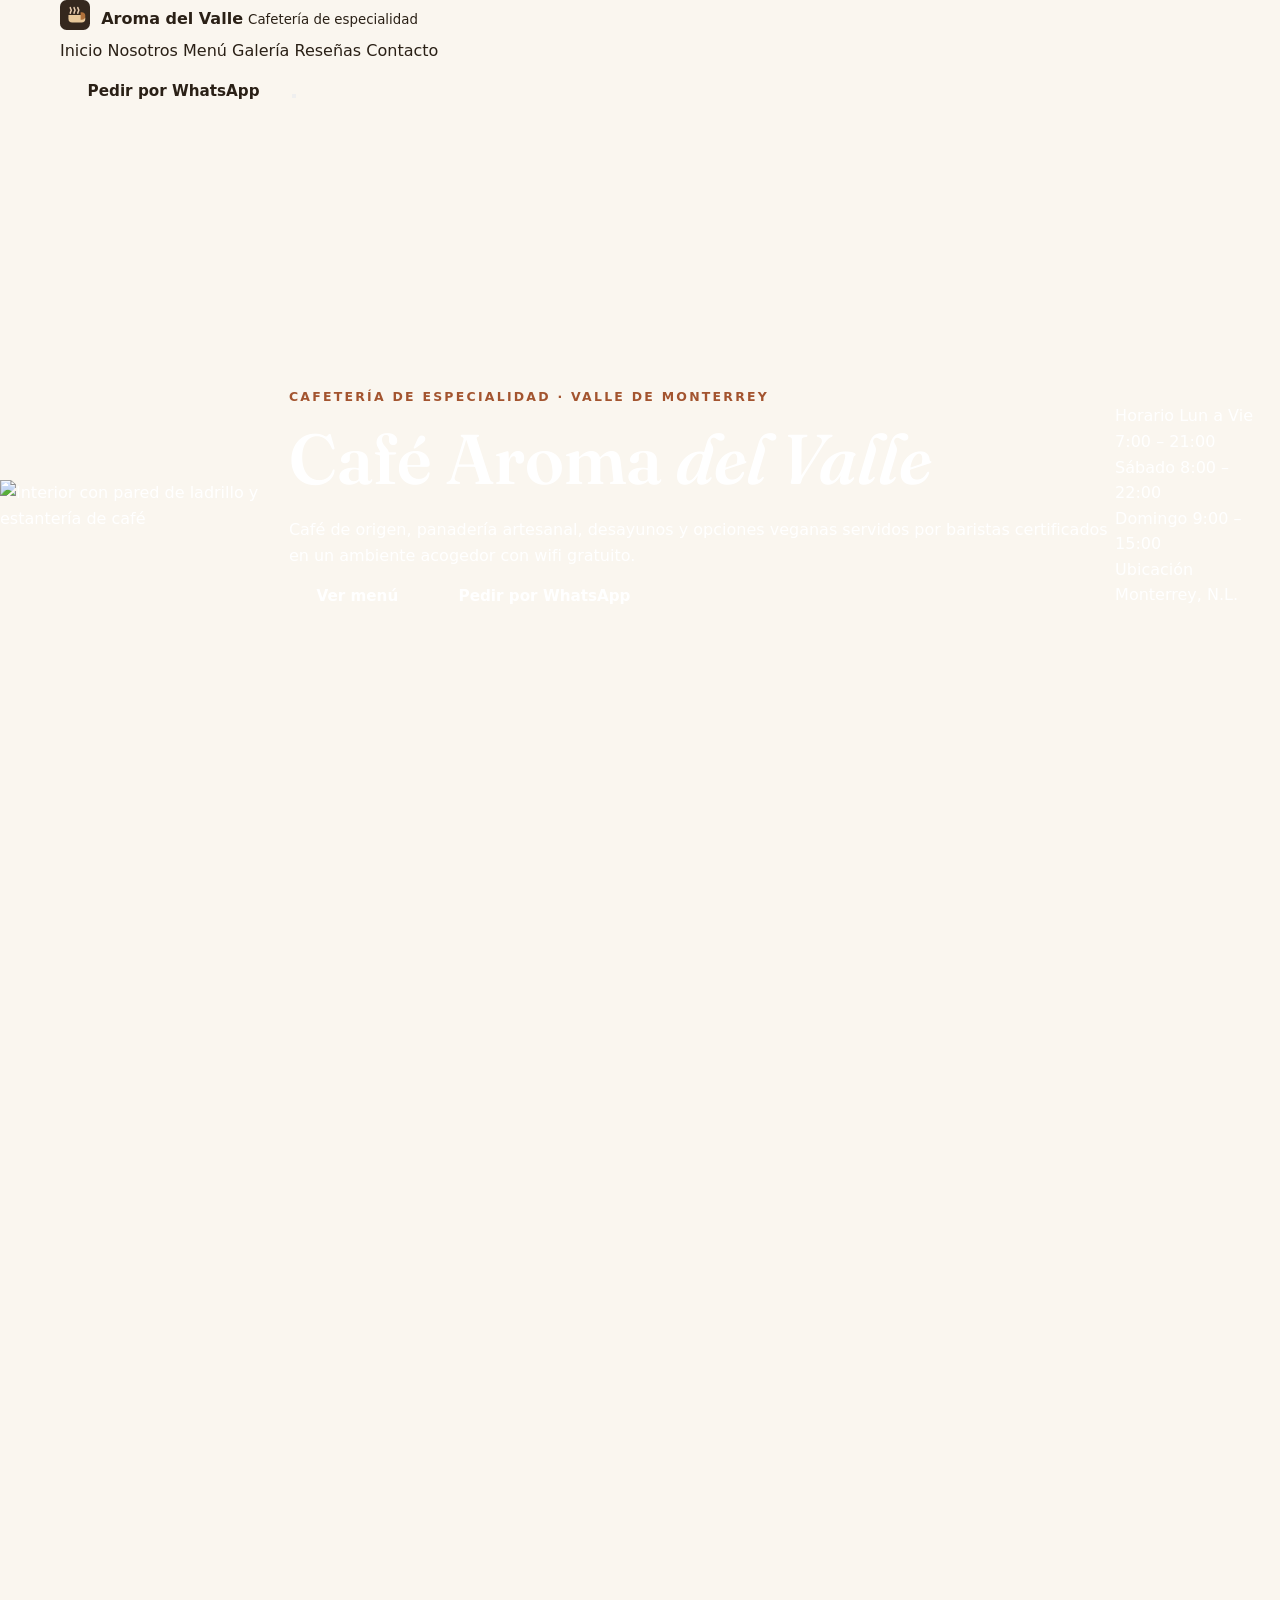
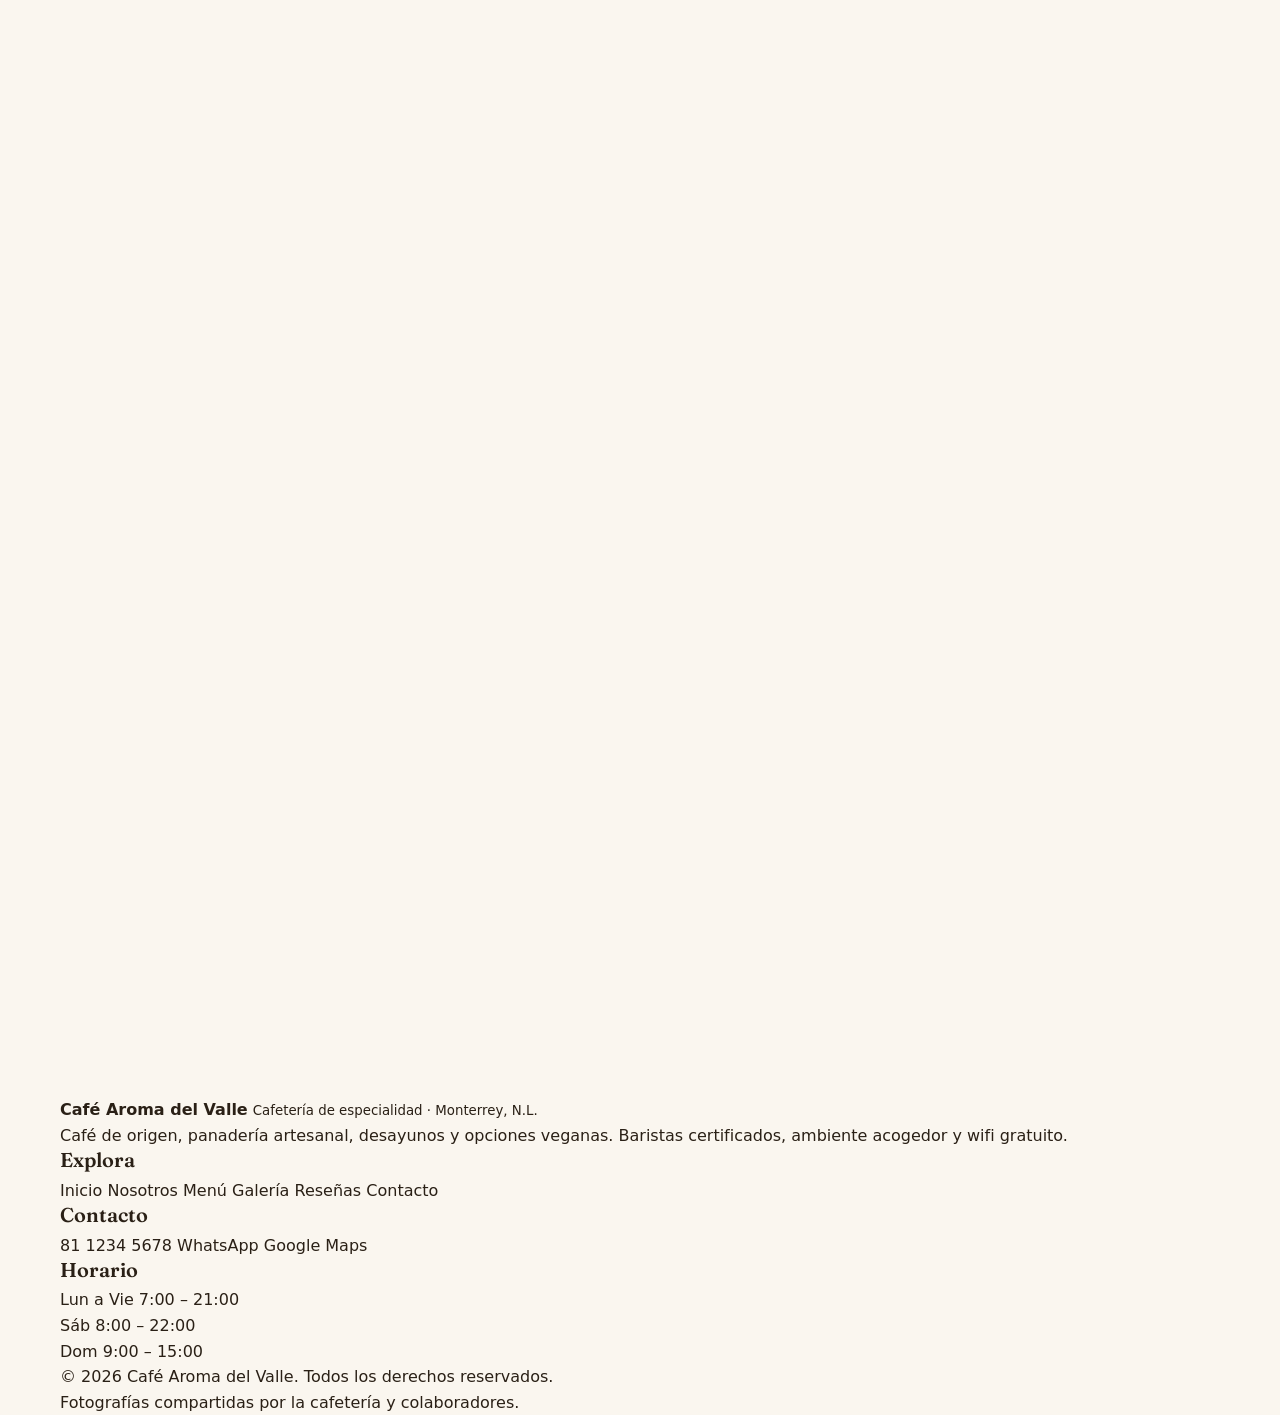
==== commit 9b7a42c7: "generate index.html" ====
--- a/index.html
+++ b/index.html
@@ -1,481 +1,562 @@
 <!DOCTYPE html>
 <html lang="es">
 <head>
-  <meta charset="UTF-8">
-  <meta name="viewport" content="width=device-width, initial-scale=1.0">
-  <meta name="description" content="Café Aroma Del Valle - Cafetería de especialidad en Monterrey. Café de origen, panadería artesanal, desayunos y opciones veganas. Pedidos por WhatsApp con entrega a domicilio.">
-  <title>Café Aroma Del Valle · Cafetería de especialidad en Monterrey</title>
-  <link rel="preconnect" href="https://fonts.googleapis.com">
-  <link rel="preconnect" href="https://fonts.gstatic.com" crossorigin>
-  <link href="https://fonts.googleapis.com/css2?family=Fraunces:opsz,wght@9..144,400;9..144,500;9..144,600;9..144,700&family=Outfit:wght@300;400;500;600;700&display=swap" rel="stylesheet">
-  <link rel="stylesheet" href="styles.css">
+  <meta charset="UTF-8" />
+  <meta name="viewport" content="width=device-width, initial-scale=1.0" />
+  <title>Café Aroma del Valle · Cafetería de especialidad en Monterrey</title>
+  <meta name="description" content="Café de origen, panadería artesanal, desayunos y opciones veganas en el Valle de Monterrey. Baristas certificados, ambiente acogedor y entrega a domicilio." />
+  <meta property="og:title" content="Café Aroma del Valle" />
+  <meta property="og:description" content="Cafetería de especialidad en el Valle de Monterrey. Café de origen, panadería artesanal, desayunos y opciones veganas." />
+  <meta property="og:type" content="website" />
+  <link rel="icon" href="data:image/svg+xml,%3Csvg xmlns='http://www.w3.org/2000/svg' viewBox='0 0 32 32'%3E%3Crect width='32' height='32' rx='7' fill='%2335281e'/%3E%3Cpath d='M9 16h14a4 4 0 0 1 0 8h-10a4 4 0 0 1-4-4v-4z' fill='%23e8c89a'/%3E%3Cpath d='M23 13a4 4 0 0 1 0 8h-1v-8h1z' fill='%23b0703a'/%3E%3Cpath d='M11 8c0 1.5 1 2 1 3s-1 1.5-1 3M15 8c0 1.5 1 2 1 3s-1 1.5-1 3M19 8c0 1.5 1 2 1 3s-1 1.5-1 3' stroke='%23e8cdb0' stroke-width='1.6' stroke-linecap='round'/%3E%3C/svg%3E" />
+  <link rel="preconnect" href="https://fonts.googleapis.com" />
+  <link rel="preconnect" href="https://fonts.gstatic.com" crossorigin />
+  <link href="https://fonts.googleapis.com/css2?family=Fraunces:opsz,wght@9..144,400;9..144,500;9..144,600;9..144,700&family=Manrope:wght@400;500;600;700;800&display=swap" rel="stylesheet" />
+  <link rel="stylesheet" href="styles.css" />
 </head>
 <body>
 
-  <div class="topbar">
-    <div class="container topbar__inner">
-      <span class="topbar__item">
-        <svg class="icon" viewBox="0 0 24 24" aria-hidden="true"><path d="M11.99 2C6.47 2 2 6.48 2 12s4.47 10 9.99 10C17.52 22 22 17.52 22 12S17.52 2 11.99 2zM12 20c-4.42 0-8-3.58-8-8s3.58-8 8-8 8 3.58 8 8-3.58 8-8 8zm.5-13H11v6l5.25 3.15.75-1.23-4.5-2.67z"/></svg>
-        <span>Lun a Vie 7:00 - 21:00 · Sáb 8:00 - 22:00 · Dom 9:00 - 15:00</span>
-      </span>
-      <a class="topbar__item topbar__link" href="tel:+528112345678" data-eb-editable="link" data-eb-key="index.a.1" data-eb-role="a" data-eb-kind="link">
-        <svg class="icon" viewBox="0 0 24 24" aria-hidden="true"><path d="M6.62 10.79c1.44 2.83 3.76 5.14 6.59 6.59l2.2-2.2c.27-.27.67-.36 1.02-.24 1.12.37 2.33.57 3.57.57.55 0 1 .45 1 1V20c0 .55-.45 1-1 1-9.39 0-17-7.61-17-17 0-.55.45-1 1-1h3.5c.55 0 1 .45 1 1 0 1.25.2 2.45.57 3.57.11.35.03.74-.25 1.02l-2.2 2.2z"/></svg>
-        <span>811 234 5678</span>
-      </a>
-    </div>
-  </div>
-
-  <header class="nav" id="nav">
-    <div class="container nav__inner">
-      <a href="#inicio" class="brand" data-eb-editable="link" data-eb-key="index.a.2" data-eb-role="a" data-eb-kind="link">
-        <span class="brand__mark" aria-hidden="true">
-          <svg viewBox="0 0 24 24"><path d="M4 10h12v5a4 4 0 0 1-4 4h-4a4 4 0 0 1-4-4z"/><path d="M16 11h2a2 2 0 0 1 0 4h-2"/><path d="M8 4c0 1 1 1 1 2M12 4c0 1 1 1 1 2M10 6c-1 0 0-2 0-2"/></svg>
+  <header class="site-header" id="header">
+    <div class="container header-inner">
+      <a class="brand" href="#inicio" aria-label="Café Aroma del Valle, inicio" data-eb-editable="link" data-eb-key="index.a.1" data-eb-role="a" data-eb-kind="link">
+        <span class="brand-mark" aria-hidden="true">
+          <svg viewBox="0 0 32 32" width="30" height="30" role="img">
+            <rect width="32" height="32" rx="7" fill="#35281e"/>
+            <path d="M9 16h14a4 4 0 0 1 0 8h-10a4 4 0 0 1-4-4v-4z" fill="#e8c89a"/>
+            <path d="M23 13a4 4 0 0 1 0 8h-1v-8h1z" fill="#b0703a"/>
+            <path d="M11 8c0 1.5 1 2 1 3s-1 1.5-1 3M15 8c0 1.5 1 2 1 3s-1 1.5-1 3M19 8c0 1.5 1 2 1 3s-1 1.5-1 3" stroke="#e8cdb0" stroke-width="1.6" stroke-linecap="round" fill="none"/>
+          </svg>
         </span>
-        <span class="brand__text">
-          <strong>Café Aroma Del Valle</strong>
+        <span class="brand-text">
+          <strong>Aroma del Valle</strong>
           <small>Cafetería de especialidad</small>
         </span>
       </a>
 
-      <nav class="nav__links" id="navLinks" aria-label="Navegación principal">
-        <a href="#inicio" class="nav__link" data-eb-editable="link" data-eb-key="index.a.3" data-eb-role="a" data-eb-kind="link">Inicio</a>
-        <a href="#nosotros" class="nav__link" data-eb-editable="link" data-eb-key="index.a.4" data-eb-role="a" data-eb-kind="link">Nosotros</a>
-        <a href="#menu" class="nav__link" data-eb-editable="link" data-eb-key="index.a.5" data-eb-role="a" data-eb-kind="link">Menú</a>
-        <a href="#entrega" class="nav__link" data-eb-editable="link" data-eb-key="index.a.6" data-eb-role="a" data-eb-kind="link">Entrega</a>
-        <a href="#galeria" class="nav__link" data-eb-editable="link" data-eb-key="index.a.7" data-eb-role="a" data-eb-kind="link">Galería</a>
-        <a href="#tienda" class="nav__link" data-eb-editable="link" data-eb-key="index.a.8" data-eb-role="a" data-eb-kind="link">Tienda</a>
-        <a href="#resenas" class="nav__link" data-eb-editable="link" data-eb-key="index.a.9" data-eb-role="a" data-eb-kind="link">Reseñas</a>
-        <a href="#contacto" class="nav__link" data-eb-editable="link" data-eb-key="index.a.10" data-eb-role="a" data-eb-kind="link">Contacto</a>
+      <nav class="main-nav" id="mainNav" aria-label="Navegación principal">
+        <a href="#inicio" data-eb-editable="link" data-eb-key="index.a.2" data-eb-role="a" data-eb-kind="link">Inicio</a>
+        <a href="#nosotros" data-eb-editable="link" data-eb-key="index.a.3" data-eb-role="a" data-eb-kind="link">Nosotros</a>
+        <a href="#menu" data-eb-editable="link" data-eb-key="index.a.4" data-eb-role="a" data-eb-kind="link">Menú</a>
+        <a href="#galeria" data-eb-editable="link" data-eb-key="index.a.5" data-eb-role="a" data-eb-kind="link">Galería</a>
+        <a href="#resenas" data-eb-editable="link" data-eb-key="index.a.6" data-eb-role="a" data-eb-kind="link">Reseñas</a>
+        <a href="#contacto" data-eb-editable="link" data-eb-key="index.a.7" data-eb-role="a" data-eb-kind="link">Contacto</a>
       </nav>
 
-      <div class="nav__actions">
-        <a href="https://wa.me/528112345678" target="_blank" rel="noopener" class="btn btn--solid btn--small" data-eb-editable="link" data-eb-key="index.a.11" data-eb-role="a" data-eb-kind="link">
-          <svg class="icon" viewBox="0 0 24 24" aria-hidden="true"><path d="M17.472 14.382c-.297-.149-1.758-.867-2.03-.967-.273-.099-.471-.148-.67.15-.197.297-.767.966-.94 1.164-.173.199-.347.223-.644.075-.297-.15-1.255-.463-2.39-1.475-.883-.788-1.48-1.761-1.653-2.059-.173-.297-.018-.458.13-.606.134-.133.297-.347.446-.52.149-.174.198-.298.298-.497.099-.198.05-.371-.025-.52-.075-.149-.669-1.612-.916-2.207-.242-.579-.487-.5-.669-.51-.173-.008-.371-.01-.57-.01-.198 0-.52.074-.792.372-.272.297-1.04 1.016-1.04 2.479 0 1.462 1.065 2.875 1.213 3.074.149.198 2.096 3.2 5.077 4.487.709.306 1.262.489 1.694.625.712.227 1.36.195 1.871.118.571-.085 1.758-.719 2.006-1.413.248-.694.248-1.289.173-1.413-.074-.124-.272-.198-.57-.347m-5.421 7.403h-.004a9.87 9.87 0 0 1-5.031-1.378l-.361-.214-3.741.982.998-3.648-.235-.374a9.86 9.86 0 0 1-1.51-5.26c.001-5.45 4.436-9.884 9.888-9.884 2.64 0 5.122 1.03 6.988 2.898a9.825 9.825 0 0 1 2.893 6.994c-.003 5.45-4.437 9.884-9.885 9.884m8.413-18.297A11.815 11.815 0 0 0 12.05 0C5.495 0 .16 5.335.157 11.892c0 2.096.547 4.142 1.588 5.945L.057 24l6.305-1.654a11.882 11.882 0 0 0 5.683 1.448h.005c6.554 0 11.89-5.335 11.893-11.893a11.821 11.821 0 0 0-3.48-8.413z"/></svg>
-          <span>Pedir por WhatsApp</span>
-        </a>
-        <button class="nav__toggle" id="navToggle" aria-label="Abrir menú" aria-expanded="false" data-eb-editable="link" data-eb-key="index.button.12" data-eb-role="button" data-eb-kind="link">
-          <span></span><span></span><span></span>
-        </button>
-      </div>
+      <a class="btn btn-primary header-cta" href="#pedir" data-eb-editable="link" data-eb-key="index.a.8" data-eb-role="a" data-eb-kind="link">
+        Pedir por WhatsApp
+      </a>
+
+      <button class="nav-toggle" id="navToggle" aria-label="Abrir menú de navegación" aria-expanded="false" aria-controls="mainNav" data-eb-editable="link" data-eb-key="index.button.9" data-eb-role="button" data-eb-kind="link">
+        <span></span><span></span><span></span>
+      </button>
     </div>
   </header>
 
-  <main>
-
-    <section class="hero" id="inicio">
-      <div class="hero__bg" style="background-image:url('https://8f785f4a.itm-void-excepcional.pages.dev/api/itm-project-assets?file=9d6c26b2-7205-488f-87eb-b3991c91f366');" role="img" aria-label="Interior de la cafetería con mesas y luz cálida"></div>
-      <div class="hero__overlay"></div>
-      <div class="container hero__content">
-        <p class="eyebrow eyebrow--light" data-eb-editable="text" data-eb-key="index.p.13" data-eb-role="p" data-eb-kind="text">Café de especialidad en el Valle de Monterrey</p>
-        <h1 data-eb-editable="text" data-eb-key="index.h1.14" data-eb-role="h1" data-eb-kind="text">Café Aroma Del Valle</h1>
-        <p class="hero__lead" data-eb-editable="text" data-eb-key="index.p.15" data-eb-role="p" data-eb-kind="text">Café de origen, panadería artesanal, desayunos y opciones veganas en un ambiente acogedor. Baristas certificados, wifi gratuito y entrega a domicilio.</p>
-        <div class="hero__actions">
-          <a href="#menu" class="btn btn--cream" data-eb-editable="link" data-eb-key="index.a.16" data-eb-role="a" data-eb-kind="link">Ver menú</a>
-          <a href="https://wa.me/528112345678" target="_blank" rel="noopener" class="btn btn--outline-light" data-eb-editable="link" data-eb-key="index.a.17" data-eb-role="a" data-eb-kind="link">
-            <svg class="icon" viewBox="0 0 24 24" aria-hidden="true"><path d="M17.472 14.382c-.297-.149-1.758-.867-2.03-.967-.273-.099-.471-.148-.67.15-.197.297-.767.966-.94 1.164-.173.199-.347.223-.644.075-.297-.15-1.255-.463-2.39-1.475-.883-.788-1.48-1.761-1.653-2.059-.173-.297-.018-.458.13-.606.134-.133.297-.347.446-.52.149-.174.198-.298.298-.497.099-.198.05-.371-.025-.52-.075-.149-.669-1.612-.916-2.207-.242-.579-.487-.5-.669-.51-.173-.008-.371-.01-.57-.01-.198 0-.52.074-.792.372-.272.297-1.04 1.016-1.04 2.479 0 1.462 1.065 2.875 1.213 3.074.149.198 2.096 3.2 5.077 4.487.709.306 1.262.489 1.694.625.712.227 1.36.195 1.871.118.571-.085 1.758-.719 2.006-1.413.248-.694.248-1.289.173-1.413-.074-.124-.272-.198-.57-.347m-5.421 7.403h-.004a9.87 9.87 0 0 1-5.031-1.378l-.361-.214-3.741.982.998-3.648-.235-.374a9.86 9.86 0 0 1-1.51-5.26c.001-5.45 4.436-9.884 9.888-9.884 2.64 0 5.122 1.03 6.988 2.898a9.825 9.825 0 0 1 2.893 6.994c-.003 5.45-4.437 9.884-9.885 9.884m8.413-18.297A11.815 11.815 0 0 0 12.05 0C5.495 0 .16 5.335.157 11.892c0 2.096.547 4.142 1.588 5.945L.057 24l6.305-1.654a11.882 11.882 0 0 0 5.683 1.448h.005c6.554 0 11.89-5.335 11.893-11.893a11.821 11.821 0 0 0-3.48-8.413z"/></svg>
-            <span>Pedir a domicilio</span>
-          </a>
-        </div>
-        <ul class="hero__chips">
-          <li>Café de origen</li>
-          <li>Opciones veganas</li>
-          <li>Wifi gratuito</li>
-        </ul>
-      </div>
-    </section>
-
-    <section class="features">
-      <div class="container features__grid">
-        <article class="feature reveal">
-          <span class="feature__icon">
-            <svg viewBox="0 0 24 24" aria-hidden="true"><path d="M4 10h12v5a4 4 0 0 1-4 4h-4a4 4 0 0 1-4-4z"/><path d="M16 11h2a2 2 0 0 1 0 4h-2"/><path d="M8 4c0 1 1 1 1 2M12 4c0 1 1 1 1 2M10 6c-1 0 0-2 0-2"/></svg>
-          </span>
-          <h3 data-eb-editable="text" data-eb-key="index.h3.18" data-eb-role="h3" data-eb-kind="text">Café de origen</h3>
-          <p data-eb-editable="text" data-eb-key="index.p.19" data-eb-role="p" data-eb-kind="text">Granos seleccionados y métodos de extracción que resaltan cada perfil de tueste.</p>
-        </article>
-        <article class="feature reveal">
-          <span class="feature__icon">
-            <svg viewBox="0 0 24 24" aria-hidden="true"><path d="M12 22V10M12 10c-3 1-4 4-2 6 2 0 3-2 2-4M12 13c3 1 4 4 2 6-2 0-3-2-2-4"/><path d="M12 8V4"/></svg>
-          </span>
-          <h3 data-eb-editable="text" data-eb-key="index.h3.20" data-eb-role="h3" data-eb-kind="text">Panadería artesanal</h3>
-          <p data-eb-editable="text" data-eb-key="index.p.21" data-eb-role="p" data-eb-kind="text">Panadería recién horneada cada mañana en nuestro propio obrador.</p>
-        </article>
-        <article class="feature reveal">
-          <span class="feature__icon">
-            <svg viewBox="0 0 24 24" aria-hidden="true"><path d="M3 11h18a9 9 0 0 1-18 0z"/><path d="M6 15a5 5 0 0 0 10 0"/></svg>
-          </span>
-          <h3 data-eb-editable="text" data-eb-key="index.h3.22" data-eb-role="h3" data-eb-kind="text">Desayunos y vegano</h3>
-          <p data-eb-editable="text" data-eb-key="index.p.23" data-eb-role="p" data-eb-kind="text">Desayunos completos, bowls, granola y opciones vegetales para todos.</p>
-        </article>
-        <article class="feature reveal">
-          <span class="feature__icon">
-            <svg viewBox="0 0 24 24" aria-hidden="true"><circle cx="12" cy="9" r="4"/><path d="M8 12.5 6 21l6-3 6 3-2-8.5"/></svg>
-          </span>
-          <h3 data-eb-editable="text" data-eb-key="index.h3.24" data-eb-role="h3" data-eb-kind="text">Baristas certificados</h3>
-          <p data-eb-editable="text" data-eb-key="index.p.25" data-eb-role="p" data-eb-kind="text">Un equipo apasionado por la taza perfecta y un servicio cálido.</p>
-        </article>
-      </div>
-    </section>
-
-    <section class="section about" id="nosotros">
-      <div class="container about__grid">
-        <div class="about__media reveal">
-          <img class="about__img about__img--main" src="https://8f785f4a.itm-void-excepcional.pages.dev/api/itm-project-assets?file=e10d7c70-3fc3-4cae-8dee-23ba30b5ed49" alt="Barista preparando café de especialidad" loading="lazy" data-eb-editable="image" data-eb-key="index.img.26" data-eb-role="img" data-eb-kind="image">
-          <img class="about__img about__img--side" src="https://itm-void-excepcional.pages.dev/api/itm-project-assets?file=301b4b41-a2b3-4a4e-939b-ee1c4879537a" alt="Terraza de cafetería con plantas y mesas de madera bajo luz natural" loading="lazy" data-eb-editable="image" data-eb-key="index.img.27" data-eb-role="img" data-eb-kind="image">
-        </div>
-        <div class="about__content reveal">
-          <p class="eyebrow" data-eb-editable="text" data-eb-key="index.p.28" data-eb-role="p" data-eb-kind="text">Nuestra cafetería</p>
-          <h2 data-eb-editable="text" data-eb-key="index.h2.29" data-eb-role="h2" data-eb-kind="text">El aroma que nació en el Valle</h2>
-          <p data-eb-editable="text" data-eb-key="index.p.30" data-eb-role="p" data-eb-kind="text">Somos una cafetería de especialidad en el Valle de Monterrey. Ofrecemos café de origen, panadería artesanal, desayunos y opciones veganas en un ambiente acogedor con baristas certificados y wifi gratuito.</p>
-          <p data-eb-editable="text" data-eb-key="index.p.31" data-eb-role="p" data-eb-kind="text">Aceptamos pedidos por WhatsApp con entrega a domicilio para que puedas disfrutar de nuestra taza sin salir de casa.</p>
-          <ul class="about__list">
-            <li>Café de origen con métodos pour over y espresso</li>
-            <li>Panadería y repostería artesanal</li>
-            <li>Menú vegano y desayunos todo el día</li>
-            <li>Pedidos por WhatsApp con entrega a domicilio</li>
-          </ul>
-          <a href="https://maps.google.com/?q=Monterrey" target="_blank" rel="noopener" class="btn btn--outline" data-eb-editable="link" data-eb-key="index.a.32" data-eb-role="a" data-eb-kind="link">
-            <svg class="icon" viewBox="0 0 24 24" aria-hidden="true"><path d="M12 2C8.13 2 5 5.13 5 9c0 5.25 7 13 7 13s7-7.75 7-13c0-3.87-3.13-7-7-7zm0 9.5a2.5 2.5 0 1 1 0-5 2.5 2.5 0 0 1 0 5z"/></svg>
-            <span>Cómo llegar · Monterrey</span>
-          </a>
-        </div>
-      </div>
-    </section>
-
-    <section class="section menu" id="menu">
-      <div class="container">
-        <div class="section__head reveal">
-          <p class="eyebrow" data-eb-editable="text" data-eb-key="index.p.33" data-eb-role="p" data-eb-kind="text">Nuestro menú</p>
-          <h2 data-eb-editable="text" data-eb-key="index.h2.34" data-eb-role="h2" data-eb-kind="text">Sabores de especialidad</h2>
-          <p data-eb-editable="text" data-eb-key="index.p.35" data-eb-role="p" data-eb-kind="text">Café, panadería y desayunos preparados con ingredientes frescos. Toca el botón de WhatsApp y arma tu pedido.</p>
-        </div>
-
-        <div class="menu__filters reveal" id="menuFilters" role="tablist" aria-label="Filtrar menú">
-          <button class="chip chip--active" data-filter="all" role="tab" aria-selected="true" data-eb-editable="link" data-eb-key="index.button.36" data-eb-role="button" data-eb-kind="link">Todos</button>
-          <button class="chip" data-filter="cafe" role="tab" aria-selected="false" data-eb-editable="link" data-eb-key="index.button.37" data-eb-role="button" data-eb-kind="link">Café</button>
-          <button class="chip" data-filter="desayunos" role="tab" aria-selected="false" data-eb-editable="link" data-eb-key="index.button.38" data-eb-role="button" data-eb-kind="link">Desayunos</button>
-          <button class="chip" data-filter="panaderia" role="tab" aria-selected="false" data-eb-editable="link" data-eb-key="index.button.39" data-eb-role="button" data-eb-kind="link">Panadería</button>
-          <button class="chip" data-filter="vegano" role="tab" aria-selected="false" data-eb-editable="link" data-eb-key="index.button.40" data-eb-role="button" data-eb-kind="link">Vegano</button>
-        </div>
-
-        <div class="menu__grid" id="menuGrid">
-          <article class="menu-card" data-category="cafe">
-            <div class="menu-card__media">
-              <img src="https://itm-void-excepcional.pages.dev/api/itm-project-assets?file=6a8996e6-e2ce-473c-b45a-f9d8ef2d9ca5" alt="Café de especialidad con latte art" loading="lazy" data-eb-editable="image" data-eb-key="index.img.41" data-eb-role="img" data-eb-kind="image">
-            </div>
-            <div class="menu-card__body">
-              <h3 data-eb-editable="text" data-eb-key="index.h3.42" data-eb-role="h3" data-eb-kind="text">Café de especialidad</h3>
-              <p data-eb-editable="text" data-eb-key="index.p.43" data-eb-role="p" data-eb-kind="text">Espresso de origen con textura de leche aterciopelada y latte art en la taza.</p>
-              <a href="https://wa.me/528112345678?text=Hola%2C%20quiero%20pedir%20Caf%C3%A9%20de%20especialidad%20con%20latte%20art" target="_blank" rel="noopener" class="link" data-eb-editable="link" data-eb-key="index.a.44" data-eb-role="a" data-eb-kind="link">Pide por WhatsApp <span aria-hidden="true">→</span></a>
-            </div>
-          </article>
-          <article class="menu-card" data-category="cafe">
-            <div class="menu-card__media">
-              <img src="https://itm-void-excepcional.pages.dev/api/itm-project-assets?file=4c34b17a-580b-4ada-aa77-c538ec0db4cc" alt="Café de método pour over" loading="lazy" data-eb-editable="image" data-eb-key="index.img.45" data-eb-role="img" data-eb-kind="image">
-            </div>
-            <div class="menu-card__body">
-              <h3 data-eb-editable="text" data-eb-key="index.h3.46" data-eb-role="h3" data-eb-kind="text">Pour over</h3>
-              <p data-eb-editable="text" data-eb-key="index.p.47" data-eb-role="p" data-eb-kind="text">Extracción por vertido lento que resalta las notas y el cuerpo del café de origen.</p>
-              <a href="https://wa.me/528112345678?text=Hola%2C%20quiero%20pedir%20un%20caf%C3%A9%20de%20m%C3%A9todo%20pour%20over" target="_blank" rel="noopener" class="link" data-eb-editable="link" data-eb-key="index.a.48" data-eb-role="a" data-eb-kind="link">Pide por WhatsApp <span aria-hidden="true">→</span></a>
-            </div>
-          </article>
-          <article class="menu-card" data-category="desayunos">
-            <div class="menu-card__media">
-              <img src="https://itm-void-excepcional.pages.dev/api/itm-project-assets?file=ee3d98af-9adb-4d76-9c01-5e8f0b47ce57" alt="Chilaquiles con café" loading="lazy" data-eb-editable="image" data-eb-key="index.img.49" data-eb-role="img" data-eb-kind="image">
-            </div>
-            <div class="menu-card__body">
-              <h3 data-eb-editable="text" data-eb-key="index.h3.50" data-eb-role="h3" data-eb-kind="text">Chilaquiles con café</h3>
-              <p data-eb-editable="text" data-eb-key="index.p.51" data-eb-role="p" data-eb-kind="text">El clásico mexicano acompañado de tu café de especialidad favorito.</p>
-              <a href="https://wa.me/528112345678?text=Hola%2C%20quiero%20pedir%20chilaquiles%20con%20caf%C3%A9" target="_blank" rel="noopener" class="link" data-eb-editable="link" data-eb-key="index.a.52" data-eb-role="a" data-eb-kind="link">Pide por WhatsApp <span aria-hidden="true">→</span></a>
-            </div>
-          </article>
-          <article class="menu-card" data-category="panaderia">
-            <div class="menu-card__media">
-              <img src="https://itm-void-excepcional.pages.dev/api/itm-project-assets?file=4a40467c-8717-4b0f-994e-df0ed84c121d" alt="Panadería artesanal recién horneada" loading="lazy" data-eb-editable="image" data-eb-key="index.img.53" data-eb-role="img" data-eb-kind="image">
-            </div>
-            <div class="menu-card__body">
-              <h3 data-eb-editable="text" data-eb-key="index.h3.54" data-eb-role="h3" data-eb-kind="text">Panadería artesanal</h3>
-              <p data-eb-editable="text" data-eb-key="index.p.55" data-eb-role="p" data-eb-kind="text">Panes, conchas y piezas dulces horneadas cada mañana en nuestro obrador.</p>
-              <a href="https://wa.me/528112345678?text=Hola%2C%20quiero%20pedir%20panader%C3%ADa%20artesanal" target="_blank" rel="noopener" class="link" data-eb-editable="link" data-eb-key="index.a.56" data-eb-role="a" data-eb-kind="link">Pide por WhatsApp <span aria-hidden="true">→</span></a>
-            </div>
-          </article>
-          <article class="menu-card" data-category="vegano">
-            <div class="menu-card__media">
-              <img src="https://itm-void-excepcional.pages.dev/api/itm-project-assets?file=a599b91a-a465-4595-8264-1552299a7720" alt="Bowl vegano de breakfast" loading="lazy" data-eb-editable="image" data-eb-key="index.img.57" data-eb-role="img" data-eb-kind="image">
-            </div>
-            <div class="menu-card__body">
-              <h3 data-eb-editable="text" data-eb-key="index.h3.58" data-eb-role="h3" data-eb-kind="text">Bowl vegano de breakfast</h3>
-              <p data-eb-editable="text" data-eb-key="index.p.59" data-eb-role="p" data-eb-kind="text">Desayuno vegetal balanceado con ingredientes frescos y de temporada.</p>
-              <a href="https://wa.me/528112345678?text=Hola%2C%20quiero%20pedir%20un%20bowl%20vegano%20de%20breakfast" target="_blank" rel="noopener" class="link" data-eb-editable="link" data-eb-key="index.a.60" data-eb-role="a" data-eb-kind="link">Pide por WhatsApp <span aria-hidden="true">→</span></a>
-            </div>
-          </article>
-          <article class="menu-card" data-category="vegano">
-            <div class="menu-card__media">
-              <img src="https://itm-void-excepcional.pages.dev/api/itm-project-assets?file=79455095-fa5d-47f5-8d58-bb03013393f0" alt="Bowl vegano colorido con granola, frutas frescas y açaí" loading="lazy" data-eb-editable="image" data-eb-key="index.img.61" data-eb-role="img" data-eb-kind="image">
-            </div>
-            <div class="menu-card__body">
-              <h3 data-eb-editable="text" data-eb-key="index.h3.62" data-eb-role="h3" data-eb-kind="text">Bowl de granola, frutas y açaí</h3>
-              <p data-eb-editable="text" data-eb-key="index.p.63" data-eb-role="p" data-eb-kind="text">Granola, frutas frescas y açaí en una presentación colorida y ligera.</p>
-              <a href="https://wa.me/528112345678?text=Hola%2C%20quiero%20pedir%20un%20bowl%20de%20granola%2C%20frutas%20y%20a%C3%A7a%C3%AD" target="_blank" rel="noopener" class="link" data-eb-editable="link" data-eb-key="index.a.64" data-eb-role="a" data-eb-kind="link">Pide por WhatsApp <span aria-hidden="true">→</span></a>
-            </div>
-          </article>
-          <article class="menu-card" data-category="vegano">
-            <div class="menu-card__media">
-              <img src="https://itm-void-excepcional.pages.dev/api/itm-project-assets?file=435575ff-8529-4fc0-b84f-02cf22dfd14d" alt="Tofu scramble vegano con vegetales y pan integral" loading="lazy" data-eb-editable="image" data-eb-key="index.img.65" data-eb-role="img" data-eb-kind="image">
-            </div>
-            <div class="menu-card__body">
-              <h3 data-eb-editable="text" data-eb-key="index.h3.66" data-eb-role="h3" data-eb-kind="text">Tofu scramble vegano</h3>
-              <p data-eb-editable="text" data-eb-key="index.p.67" data-eb-role="p" data-eb-kind="text">Revuelto de tofu con vegetales y pan integral, lleno de sabor y proteína.</p>
-              <a href="https://wa.me/528112345678?text=Hola%2C%20quiero%20pedir%20tofu%20scramble%20vegano" target="_blank" rel="noopener" class="link" data-eb-editable="link" data-eb-key="index.a.68" data-eb-role="a" data-eb-kind="link">Pide por WhatsApp <span aria-hidden="true">→</span></a>
-            </div>
-          </article>
-        </div>
-      </div>
-    </section>
-
-    <section class="section delivery" id="entrega">
-      <div class="container delivery__grid">
-        <div class="delivery__media reveal">
-          <img src="https://images.pexels.com/photos/10779456/pexels-photo-10779456.jpeg?auto=compress&cs=tinysrgb&dpr=2&h=650&w=940" alt="Entrega a domicilio por WhatsApp" loading="lazy" data-eb-editable="image" data-eb-key="index.img.69" data-eb-role="img" data-eb-kind="image">
-        </div>
-        <div class="delivery__content reveal">
-          <p class="eyebrow" data-eb-editable="text" data-eb-key="index.p.70" data-eb-role="p" data-eb-kind="text">Entrega a domicilio</p>
-          <h2 data-eb-editable="text" data-eb-key="index.h2.71" data-eb-role="h2" data-eb-kind="text">Tu café llega a tu puerta</h2>
-          <p data-eb-editable="text" data-eb-key="index.p.72" data-eb-role="p" data-eb-kind="text">Hacemos entrega a domicilio en Monterrey. Pide por WhatsApp y prepara tu café mientras el equipo lo lleva hasta ti.</p>
-          <ol class="delivery__steps">
-            <li>
-              <span class="delivery__step-num">1</span>
-              <div><strong>Elige tu pedido</strong><p data-eb-editable="text" data-eb-key="index.p.73" data-eb-role="p" data-eb-kind="text">Revisa el menú y decide qué quieres disfrutar.</p></div>
-            </li>
-            <li>
-              <span class="delivery__step-num">2</span>
-              <div><strong>Escríbenos por WhatsApp</strong><p data-eb-editable="text" data-eb-key="index.p.74" data-eb-role="p" data-eb-kind="text">Cuéntanos tu orden en un mensaje y confirma el envío.</p></div>
-            </li>
-            <li>
-              <span class="delivery__step-num">3</span>
-              <div><strong>Preparamos y entregamos</strong><p data-eb-editable="text" data-eb-key="index.p.75" data-eb-role="p" data-eb-kind="text">Preparamos todo con cuidado y lo enviamos a domicilio.</p></div>
-            </li>
-          </ol>
-          <a href="https://wa.me/528112345678" target="_blank" rel="noopener" class="btn btn--solid" data-eb-editable="link" data-eb-key="index.a.76" data-eb-role="a" data-eb-kind="link">
-            <svg class="icon" viewBox="0 0 24 24" aria-hidden="true"><path d="M17.472 14.382c-.297-.149-1.758-.867-2.03-.967-.273-.099-.471-.148-.67.15-.197.297-.767.966-.94 1.164-.173.199-.347.223-.644.075-.297-.15-1.255-.463-2.39-1.475-.883-.788-1.48-1.761-1.653-2.059-.173-.297-.018-.458.13-.606.134-.133.297-.347.446-.52.149-.174.198-.298.298-.497.099-.198.05-.371-.025-.52-.075-.149-.669-1.612-.916-2.207-.242-.579-.487-.5-.669-.51-.173-.008-.371-.01-.57-.01-.198 0-.52.074-.792.372-.272.297-1.04 1.016-1.04 2.479 0 1.462 1.065 2.875 1.213 3.074.149.198 2.096 3.2 5.077 4.487.709.306 1.262.489 1.694.625.712.227 1.36.195 1.871.118.571-.085 1.758-.719 2.006-1.413.248-.694.248-1.289.173-1.413-.074-.124-.272-.198-.57-.347m-5.421 7.403h-.004a9.87 9.87 0 0 1-5.031-1.378l-.361-.214-3.741.982.998-3.648-.235-.374a9.86 9.86 0 0 1-1.51-5.26c.001-5.45 4.436-9.884 9.888-9.884 2.64 0 5.122 1.03 6.988 2.898a9.825 9.825 0 0 1 2.893 6.994c-.003 5.45-4.437 9.884-9.885 9.884m8.413-18.297A11.815 11.815 0 0 0 12.05 0C5.495 0 .16 5.335.157 11.892c0 2.096.547 4.142 1.588 5.945L.057 24l6.305-1.654a11.882 11.882 0 0 0 5.683 1.448h.005c6.554 0 11.89-5.335 11.893-11.893a11.821 11.821 0 0 0-3.48-8.413z"/></svg>
-            <span>811 234 5678</span>
-          </a>
-        </div>
-      </div>
-    </section>
-
-    <section class="section gallery" id="galeria">
-      <div class="container">
-        <div class="section__head reveal">
-          <p class="eyebrow" data-eb-editable="text" data-eb-key="index.p.77" data-eb-role="p" data-eb-kind="text">Galería</p>
-          <h2 data-eb-editable="text" data-eb-key="index.h2.78" data-eb-role="h2" data-eb-kind="text">Un vistazo a nuestra casa</h2>
-          <p data-eb-editable="text" data-eb-key="index.p.79" data-eb-role="p" data-eb-kind="text">Espacios, baristas y detalles que hacen de cada visita una experiencia.</p>
-        </div>
-        <div class="gallery__grid">
-          <figure class="gallery__item reveal">
-            <img src="https://itm-void-excepcional.pages.dev/api/itm-project-assets?file=be5dd427-9355-4c82-8a78-1943d4a0c821" alt="Vitrina de panadería artesanal" loading="lazy" data-eb-editable="image" data-eb-key="index.img.80" data-eb-role="img" data-eb-kind="image">
-            <figcaption>Vitrina de panadería</figcaption>
-          </figure>
-          <figure class="gallery__item reveal">
-            <img src="https://itm-void-excepcional.pages.dev/api/itm-project-assets?file=957402e9-69da-47fb-a879-35924b6e8401" alt="Barista preparando café" loading="lazy" data-eb-editable="image" data-eb-key="index.img.81" data-eb-role="img" data-eb-kind="image">
-            <figcaption>Detrás de la barra</figcaption>
-          </figure>
-          <figure class="gallery__item reveal">
-            <img src="https://itm-void-excepcional.pages.dev/api/itm-project-assets?file=d18438c6-9d62-4551-8b85-8c607fa4b947" alt="Detalle de latte art" loading="lazy" data-eb-editable="image" data-eb-key="index.img.82" data-eb-role="img" data-eb-kind="image">
-            <figcaption>Latte art</figcaption>
-          </figure>
-          <figure class="gallery__item reveal">
-            <img src="https://itm-void-excepcional.pages.dev/api/itm-project-assets?file=3a1cd85e-238e-44e8-bdfb-e5316215ec1d" alt="Interior de cafetería con pared de ladrillo, estantería de café y clientes relax" loading="lazy" data-eb-editable="image" data-eb-key="index.img.83" data-eb-role="img" data-eb-kind="image">
-            <figcaption>Estantería de café</figcaption>
-          </figure>
-          <figure class="gallery__item reveal">
-            <img src="https://itm-void-excepcional.pages.dev/api/itm-project-assets?file=68c3f11c-a2a3-4164-8db7-9b88d57aa328" alt="Mesas de catación de café con cucharas y tazas" loading="lazy" data-eb-editable="image" data-eb-key="index.img.84" data-eb-role="img" data-eb-kind="image">
-            <figcaption>Sesiones de catación</figcaption>
-          </figure>
-          <figure class="gallery__item reveal">
-            <img src="https://itm-void-excepcional.pages.dev/api/itm-project-assets?file=dedb754c-cbdd-4aa8-b8d0-1f2723c79d06" alt="Vista exterior de la cafetería en el Valle de Monterrey" loading="lazy" data-eb-editable="image" data-eb-key="index.img.85" data-eb-role="img" data-eb-kind="image">
-            <figcaption>Nuestra fachada</figcaption>
-          </figure>
-          <figure class="gallery__item reveal">
-            <img src="https://itm-void-excepcional.pages.dev/api/itm-project-assets?file=1cc31910-7587-4d82-a498-6e8309b23bf3" alt="Interior con pared de ladrillo y estantería de café" loading="lazy" data-eb-editable="image" data-eb-key="index.img.86" data-eb-role="img" data-eb-kind="image">
-            <figcaption>Pared de ladrillo</figcaption>
-          </figure>
-          <figure class="gallery__item reveal">
-            <img src="https://itm-void-excepcional.pages.dev/api/itm-project-assets?file=301b4b41-a2b3-4a4e-939b-ee1c4879537a" alt="Terraza de cafetería con plantas y mesas de madera bajo luz natural" loading="lazy" data-eb-editable="image" data-eb-key="index.img.87" data-eb-role="img" data-eb-kind="image">
-            <figcaption>Terraza al aire libre</figcaption>
-          </figure>
-        </div>
-      </div>
-    </section>
-
-    <section class="section shop" id="tienda">
-      <div class="container">
-        <div class="section__head reveal">
-          <p class="eyebrow" data-eb-editable="text" data-eb-key="index.p.88" data-eb-role="p" data-eb-kind="text">Tienda</p>
-          <h2 data-eb-editable="text" data-eb-key="index.h2.89" data-eb-role="h2" data-eb-kind="text">Lleva el sabor a casa</h2>
-          <p data-eb-editable="text" data-eb-key="index.p.90" data-eb-role="p" data-eb-kind="text">Café de origen, molido y merchandising para disfrutar el aroma del Valle donde quieras.</p>
-        </div>
-        <div class="shop__grid">
-          <article class="shop-card reveal">
-            <div class="shop-card__media">
-              <img src="https://itm-void-excepcional.pages.dev/api/itm-project-assets?file=17eb13cb-a7ee-49a7-a109-41243b6ce3ab" alt="Granos de café de origen" loading="lazy" data-eb-editable="image" data-eb-key="index.img.91" data-eb-role="img" data-eb-kind="image">
-            </div>
-            <div class="shop-card__body">
-              <p class="shop-card__tag" data-eb-editable="text" data-eb-key="index.p.92" data-eb-role="p" data-eb-kind="text">Café de origen</p>
-              <h3 data-eb-editable="text" data-eb-key="index.h3.93" data-eb-role="h3" data-eb-kind="text">Granos de café de origen</h3>
-              <p data-eb-editable="text" data-eb-key="index.p.94" data-eb-role="p" data-eb-kind="text">Granos enteros listos para moler y preparar tus métodos favoritos en casa.</p>
-              <a href="https://wa.me/528112345678?text=Hola%2C%20quiero%20comprar%20granos%20de%20caf%C3%A9%20de%20origen" target="_blank" rel="noopener" class="btn btn--outline btn--small" data-eb-editable="link" data-eb-key="index.a.95" data-eb-role="a" data-eb-kind="link">Pedir por WhatsApp</a>
-            </div>
-          </article>
-          <article class="shop-card reveal">
-            <div class="shop-card__media">
-              <img src="https://images.pexels.com/photos/28411627/pexels-photo-28411627.jpeg?auto=compress&cs=tinysrgb&dpr=2&h=650&w=940" alt="Café de origen molido en empaque artesanal" loading="lazy" data-eb-editable="image" data-eb-key="index.img.96" data-eb-role="img" data-eb-kind="image">
-            </div>
-            <div class="shop-card__body">
-              <p class="shop-card__tag" data-eb-editable="text" data-eb-key="index.p.97" data-eb-role="p" data-eb-kind="text">Packaging artesanal</p>
-              <h3 data-eb-editable="text" data-eb-key="index.h3.98" data-eb-role="h3" data-eb-kind="text">Café de origen molido</h3>
-              <p data-eb-editable="text" data-eb-key="index.p.99" data-eb-role="p" data-eb-kind="text">Molienda lista para tu cafetera o método favorito, en empaque artesanal.</p>
-              <a href="https://wa.me/528112345678?text=Hola%2C%20quiero%20comprar%20caf%C3%A9%20de%20origen%20molido" target="_blank" rel="noopener" class="btn btn--outline btn--small" data-eb-editable="link" data-eb-key="index.a.100" data-eb-role="a" data-eb-kind="link">Pedir por WhatsApp</a>
-            </div>
-          </article>
-          <article class="shop-card reveal">
-            <div class="shop-card__media">
-              <img src="https://images.pexels.com/photos/14918462/pexels-photo-14918462.jpeg?auto=compress&cs=tinysrgb&dpr=2&h=650&w=940" alt="Taza artesanal de cerámica" loading="lazy" data-eb-editable="image" data-eb-key="index.img.101" data-eb-role="img" data-eb-kind="image">
-            </div>
-            <div class="shop-card__body">
-              <p class="shop-card__tag" data-eb-editable="text" data-eb-key="index.p.102" data-eb-role="p" data-eb-kind="text">Merchandising</p>
-              <h3 data-eb-editable="text" data-eb-key="index.h3.103" data-eb-role="h3" data-eb-kind="text">Taza artesanal de cerámica</h3>
-              <p data-eb-editable="text" data-eb-key="index.p.104" data-eb-role="p" data-eb-kind="text">Hecha a mano, con tu café dentro. Perfecta para regalar o coleccionar.</p>
-              <a href="https://wa.me/528112345678?text=Hola%2C%20quiero%20comprar%20una%20taza%20artesanal%20de%20cer%C3%A1mica" target="_blank" rel="noopener" class="btn btn--outline btn--small" data-eb-editable="link" data-eb-key="index.a.105" data-eb-role="a" data-eb-kind="link">Pedir por WhatsApp</a>
-            </div>
-          </article>
-        </div>
-      </div>
-    </section>
-
-    <section class="cta-band">
-      <div class="container cta-band__inner">
-        <h2 data-eb-editable="text" data-eb-key="index.h2.106" data-eb-role="h2" data-eb-kind="text">¿Antojo de café de especialidad?</h2>
-        <p data-eb-editable="text" data-eb-key="index.p.107" data-eb-role="p" data-eb-kind="text">Envíanos un mensaje por WhatsApp y armamos tu pedido al momento.</p>
-        <a href="https://wa.me/528112345678" target="_blank" rel="noopener" class="btn btn--cream btn--large" data-eb-editable="link" data-eb-key="index.a.108" data-eb-role="a" data-eb-kind="link">
-          <svg class="icon" viewBox="0 0 24 24" aria-hidden="true"><path d="M17.472 14.382c-.297-.149-1.758-.867-2.03-.967-.273-.099-.471-.148-.67.15-.197.297-.767.966-.94 1.164-.173.199-.347.223-.644.075-.297-.15-1.255-.463-2.39-1.475-.883-.788-1.48-1.761-1.653-2.059-.173-.297-.018-.458.13-.606.134-.133.297-.347.446-.52.149-.174.198-.298.298-.497.099-.198.05-.371-.025-.52-.075-.149-.669-1.612-.916-2.207-.242-.579-.487-.5-.669-.51-.173-.008-.371-.01-.57-.01-.198 0-.52.074-.792.372-.272.297-1.04 1.016-1.04 2.479 0 1.462 1.065 2.875 1.213 3.074.149.198 2.096 3.2 5.077 4.487.709.306 1.262.489 1.694.625.712.227 1.36.195 1.871.118.571-.085 1.758-.719 2.006-1.413.248-.694.248-1.289.173-1.413-.074-.124-.272-.198-.57-.347m-5.421 7.403h-.004a9.87 9.87 0 0 1-5.031-1.378l-.361-.214-3.741.982.998-3.648-.235-.374a9.86 9.86 0 0 1-1.51-5.26c.001-5.45 4.436-9.884 9.888-9.884 2.64 0 5.122 1.03 6.988 2.898a9.825 9.825 0 0 1 2.893 6.994c-.003 5.45-4.437 9.884-9.885 9.884m8.413-18.297A11.815 11.815 0 0 0 12.05 0C5.495 0 .16 5.335.157 11.892c0 2.096.547 4.142 1.588 5.945L.057 24l6.305-1.654a11.882 11.882 0 0 0 5.683 1.448h.005c6.554 0 11.89-5.335 11.893-11.893a11.821 11.821 0 0 0-3.48-8.413z"/></svg>
-          <span>Ordenar por WhatsApp</span>
-        </a>
-      </div>
-    </section>
-
-    <section class="section reviews" id="resenas">
-      <div class="container">
-        <div class="section__head reveal">
-          <p class="eyebrow" data-eb-editable="text" data-eb-key="index.p.109" data-eb-role="p" data-eb-kind="text">Reseñas y comentarios</p>
-          <h2 data-eb-editable="text" data-eb-key="index.h2.110" data-eb-role="h2" data-eb-kind="text">Lo que dice nuestra comunidad</h2>
-          <p data-eb-editable="text" data-eb-key="index.p.111" data-eb-role="p" data-eb-kind="text">Comparte tu experiencia en Café Aroma Del Valle. Tu opinión nos ayuda a servirte mejor.</p>
-        </div>
-
-        <div class="reviews__intro reveal">
-          <article class="reviews__how">
-            <h3 data-eb-editable="text" data-eb-key="index.h3.112" data-eb-role="h3" data-eb-kind="text">Cómo funciona</h3>
-            <ul>
-              <li><strong>Inicia sesión con Google</strong> para guardar tu perfil.</li>
-              <li>Guarda tu <strong>nombre</strong> y, si quieres, un <strong>teléfono opcional</strong>.</li>
-              <li>Tu teléfono es <strong>privado</strong>: solo se muestra tu nombre en público, nunca tu teléfono.</li>
-              <li>Califica con <strong>estrellas</strong> y publica tu comentario.</li>
-              <li>Puedes <strong>editar o eliminar</strong> tus propios comentarios cuando quieras.</li>
-              <li>Los comentarios pasan por <strong>moderación</strong> antes de publicarse.</li>
+  <main id="inicio">
+    <section class="hero">
+      <img class="hero-bg" src="https://itm-void-excepcional.pages.dev/api/itm-project-assets?file=1cc31910-7587-4d82-a498-6e8309b23bf3" alt="Interior con pared de ladrillo y estantería de café" fetchpriority="high" / data-eb-editable="image" data-eb-key="index.img.10" data-eb-role="img" data-eb-kind="image">
+      <div class="hero-overlay" aria-hidden="true"></div>
+      <div class="container hero-content">
+        <p class="eyebrow" data-eb-editable="text" data-eb-key="index.p.11" data-eb-role="p" data-eb-kind="text">Cafetería de especialidad · Valle de Monterrey</p>
+        <h1 data-eb-editable="text" data-eb-key="index.h1.12" data-eb-role="h1" data-eb-kind="text">Café Aroma <em>del Valle</em></h1>
+        <p class="hero-lead" data-eb-editable="text" data-eb-key="index.p.13" data-eb-role="p" data-eb-kind="text">
+          Café de origen, panadería artesanal, desayunos y opciones veganas
+          servidos por baristas certificados en un ambiente acogedor con wifi gratuito.
+        </p>
+        <div class="hero-actions">
+          <a class="btn btn-primary btn-lg" href="#menu" data-eb-editable="link" data-eb-key="index.a.14" data-eb-role="a" data-eb-kind="link">Ver menú</a>
+          <a class="btn btn-ghost btn-lg" href="https://wa.me/528112345678" target="_blank" rel="noopener" data-eb-editable="link" data-eb-key="index.a.15" data-eb-role="a" data-eb-kind="link">Pedir por WhatsApp</a>
+        </div>
+      </div>
+
+      <div class="hero-strip">
+        <div class="container hero-strip-grid">
+          <div>
+            <span class="strip-label">Horario</span>
+            <span class="strip-value">Lun a Vie 7:00 – 21:00</span>
+          </div>
+          <div>
+            <span class="strip-label">Sábado</span>
+            <span class="strip-value">8:00 – 22:00</span>
+          </div>
+          <div>
+            <span class="strip-label">Domingo</span>
+            <span class="strip-value">9:00 – 15:00</span>
+          </div>
+          <div>
+            <span class="strip-label">Ubicación</span>
+            <span class="strip-value">Monterrey, N.L.</span>
+          </div>
+        </div>
+      </div>
+    </section>
+
+    <section class="section" id="nosotros">
+      <div class="container">
+        <div class="section-intro reveal">
+          <p class="eyebrow" data-eb-editable="text" data-eb-key="index.p.16" data-eb-role="p" data-eb-kind="text">Nuestra casa</p>
+          <h2 data-eb-editable="text" data-eb-key="index.h2.17" data-eb-role="h2" data-eb-kind="text">Una cafetería de especialidad en el corazón del Valle</h2>
+          <p data-eb-editable="text" data-eb-key="index.p.18" data-eb-role="p" data-eb-kind="text">
+            En Café Aroma del Valle preparamos café de origen con métodos artesanales
+            y horneamos panadería cada mañana. Un espacio pensado para trabajar,
+            estudiar o compartir un desayuno tranquilo.
+          </p>
+        </div>
+
+        <div class="about-grid">
+          <div class="about-media reveal">
+            <img class="about-img about-img-main" src="https://itm-void-excepcional.pages.dev/api/itm-project-assets?file=3a1cd85e-238e-44e8-bdfb-e5316215ec1d" alt="Interior de cafetería con pared de ladrillo, estantería de café y clientes relax" loading="lazy" / data-eb-editable="image" data-eb-key="index.img.19" data-eb-role="img" data-eb-kind="image">
+            <img class="about-img about-img-side" src="https://itm-void-excepcional.pages.dev/api/itm-project-assets?file=301b4b41-a2b3-4a4e-939b-ee1c4879537a" alt="Terraza de cafetería con plantas y mesas de madera bajo luz natural" loading="lazy" / data-eb-editable="image" data-eb-key="index.img.20" data-eb-role="img" data-eb-kind="image">
+            <img class="about-img about-img-float" src="https://itm-void-excepcional.pages.dev/api/itm-project-assets?file=dedb754c-cbdd-4aa8-b8d0-1f2723c79d06" alt="Vista exterior de la cafetería en el Valle de Monterrey" loading="lazy" / data-eb-editable="image" data-eb-key="index.img.21" data-eb-role="img" data-eb-kind="image">
+          </div>
+
+          <div class="about-copy reveal">
+            <h3 data-eb-editable="text" data-eb-key="index.h3.22" data-eb-role="h3" data-eb-kind="text">Lo que nos distingue</h3>
+            <ul class="feature-list">
+              <li>
+                <span class="feature-icon" aria-hidden="true">
+                  <svg viewBox="0 0 24 24" width="22" height="22"><path fill="none" stroke="currentColor" stroke-width="1.8" stroke-linecap="round" stroke-linejoin="round" d="M4 10s1-5 8-5 8 5 8 5-1 5-8 5-8-5-8-5z"/><path fill="none" stroke="currentColor" stroke-width="1.8" stroke-linecap="round" d="M16.5 10.5L18 15M7.5 10.5L6 15"/></svg>
+                </span>
+                <span><strong>Café de origen</strong> Granos seleccionados y molienda en el momento para cada taza.</span>
+              </li>
+              <li>
+                <span class="feature-icon" aria-hidden="true">
+                  <svg viewBox="0 0 24 24" width="22" height="22"><path fill="none" stroke="currentColor" stroke-width="1.8" stroke-linecap="round" stroke-linejoin="round" d="M12 3c3.5 2.5 5.5 5.5 5.5 9A5.5 5.5 0 0 1 12 17.5 5.5 5.5 0 0 1 6.5 12c0-3.5 2-6.5 5.5-9z"/><path fill="none" stroke="currentColor" stroke-width="1.8" stroke-linecap="round" d="M12 17.5V21M9 21h6"/></svg>
+                </span>
+                <span><strong>Baristas certificados</strong> Latte art y métodos de vertido (pour over) hechos con técnica.</span>
+              </li>
+              <li>
+                <span class="feature-icon" aria-hidden="true">
+                  <svg viewBox="0 0 24 24" width="22" height="22"><path fill="none" stroke="currentColor" stroke-width="1.8" stroke-linecap="round" stroke-linejoin="round" d="M3 11h18v9H3zM7 11V6a3 3 0 0 1 3-3h4a3 3 0 0 1 3 3v5"/><path fill="none" stroke="currentColor" stroke-width="1.8" stroke-linecap="round" d="M5 7v4M20 11c1.5 0 2 1 2 2.5S21.5 16 20 16"/></svg>
+                </span>
+                <span><strong>Panadería artesanal</strong> Pan dulce, conchas y croissants horneados en casa.</span>
+              </li>
+              <li>
+                <span class="feature-icon" aria-hidden="true">
+                  <svg viewBox="0 0 24 24" width="22" height="22"><path fill="none" stroke="currentColor" stroke-width="1.8" stroke-linecap="round" stroke-linejoin="round" d="M12 3l1.5 4.5L18 9l-4.5 1.5L12 15l-1.5-4.5L6 9l4.5-1.5L12 3z"/><path fill="none" stroke="currentColor" stroke-width="1.8" stroke-linecap="round" d="M18.5 15l.75 2.25L21.5 18l-2.25.75L18.5 21l-.75-2.25L15.5 18l2.25-.75L18.5 15zM5.5 16l.6 1.8 1.8.6-1.8.6-.6 1.8-.6-1.8-1.8-.6 1.8-.6.6-1.8z"/></svg>
+                </span>
+                <span><strong>Opciones veganas</strong> Bowls de breakfast, tofu scramble, matcha y bebidas con leche vegetal.</span>
+              </li>
+              <li>
+                <span class="feature-icon" aria-hidden="true">
+                  <svg viewBox="0 0 24 24" width="22" height="22"><path fill="none" stroke="currentColor" stroke-width="1.8" stroke-linecap="round" stroke-linejoin="round" d="M5 13a2.5 2.5 0 0 1 2.5 2.5C7.5 17 7 18 5 18a2.5 2.5 0 0 1-2.5-2.5C2.5 14 3 13 5 13zM12 9a5.5 5.5 0 0 1 5.5 5.5C17.5 18 16.4 20 12 20s-5.5-2-5.5-5.5A5.5 5.5 0 0 1 12 9zM19 4.5A-1-1 0 0 1 19 4.5C18.6 6 17.3 7 16 7s-2.6-1-3-2.5A1 1 0 0 1 16 4.5h3z"/></svg>
+                </span>
+                <span><strong>Wifi gratuito</strong> Conexión estable para trabajar y estudiar cómodamente.</span>
+              </li>
             </ul>
-          </article>
-          <article class="reviews__note">
-            <h3 data-eb-editable="text" data-eb-key="index.h3.113" data-eb-role="h3" data-eb-kind="text">Tu perfil de visitante</h3>
-            <p data-eb-editable="text" data-eb-key="index.p.114" data-eb-role="p" data-eb-kind="text">Desde tu perfil puedes cerrar sesión en cualquier momento. Tu información privada nunca es visible para otros visitantes.</p>
-          </article>
-        </div>
-
-        <div class="reviews__widget reveal">
-          <div class="reviews__profile" data-itm-profile></div>
-          <div class="reviews__list" data-itm-comments data-project-id="759b2851-ad6c-43f7-a90e-e5f7d4232976"></div>
-        </div>
-      </div>
-    </section>
-
-    <section class="section contact" id="contacto">
-      <div class="container">
-        <div class="section__head reveal">
-          <p class="eyebrow" data-eb-editable="text" data-eb-key="index.p.115" data-eb-role="p" data-eb-kind="text">Contacto</p>
-          <h2 data-eb-editable="text" data-eb-key="index.h2.116" data-eb-role="h2" data-eb-kind="text">Visítanos en Monterrey</h2>
-          <p data-eb-editable="text" data-eb-key="index.p.117" data-eb-role="p" data-eb-kind="text">Estamos en el Valle de Monterrey, con entrega a domicilio y pedidos por WhatsApp.</p>
-        </div>
-        <div class="contact__grid">
+            <div class="about-actions">
+              <a class="btn btn-primary" href="https://wa.me/528112345678" target="_blank" rel="noopener" data-eb-editable="link" data-eb-key="index.a.23" data-eb-role="a" data-eb-kind="link">Escríbenos</a>
+              <a class="btn btn-text" href="#contacto" data-eb-editable="link" data-eb-key="index.a.24" data-eb-role="a" data-eb-kind="link">Ver contacto y ubicación <span aria-hidden="true">→</span></a>
+            </div>
+          </div>
+        </div>
+      </div>
+    </section>
+
+    <section class="section section-origin">
+      <div class="container">
+        <div class="origin-grid">
+          <div class="origin-media reveal">
+            <img src="https://itm-void-excepcional.pages.dev/api/itm-project-assets?file=17eb13cb-a7ee-49a7-a109-41243b6ce3ab" alt="Granos de café de origen" loading="lazy" / data-eb-editable="image" data-eb-key="index.img.25" data-eb-role="img" data-eb-kind="image">
+            <img src="https://itm-void-excepcional.pages.dev/api/itm-project-assets?file=68c3f11c-a2a3-4164-8db7-9b88d57aa328" alt="Mesas de catación de café con cucharas y tazas" loading="lazy" / data-eb-editable="image" data-eb-key="index.img.26" data-eb-role="img" data-eb-kind="image">
+          </div>
+          <div class="origin-copy reveal">
+            <p class="eyebrow" data-eb-editable="text" data-eb-key="index.p.27" data-eb-role="p" data-eb-kind="text">Café de origen</p>
+            <h2 data-eb-editable="text" data-eb-key="index.h2.28" data-eb-role="h2" data-eb-kind="text">Cata y molienda en casa</h2>
+            <p data-eb-editable="text" data-eb-key="index.p.29" data-eb-role="p" data-eb-kind="text">
+              Comprar nuestro grano y conocer su historia es parte de la experiencia.
+              Organizamos mesas de catación, ofrecemos métodos de vertido con control
+              de temperatura y molemos cada porción justo antes de prepararla.
+            </p>
+            <ul class="check-list">
+              <li>Granos de origen entregados en casa</li>
+              <li>Método pour over y espresso</li>
+              <li>Leches vegetales en todas las bebidas</li>
+              <li>Pedidos por WhatsApp con entrega a domicilio</li>
+            </ul>
+            <a class="btn btn-ghost-dark" href="https://wa.me/528112345678?text=Hola%20Caf%C3%A9%20Aroma%20del%20Valle%2C%20me%20interesa%20comprar%20caf%C3%A9%20de%20origen" target="_blank" rel="noopener" data-eb-editable="link" data-eb-key="index.a.30" data-eb-role="a" data-eb-kind="link">Comprar grano por WhatsApp</a>
+          </div>
+        </div>
+      </div>
+    </section>
+
+    <section class="section section-services" id="servicios">
+      <div class="container">
+        <div class="section-intro reveal">
+          <p class="eyebrow" data-eb-editable="text" data-eb-key="index.p.31" data-eb-role="p" data-eb-kind="text">Lo que ofrecemos</p>
+          <h2 data-eb-editable="text" data-eb-key="index.h2.32" data-eb-role="h2" data-eb-kind="text">Del desayuno al postre, todo hecho con calma</h2>
+        </div>
+        <div class="services-grid">
+          <article class="service-card reveal">
+            <div class="service-media">
+              <img src="https://itm-void-excepcional.pages.dev/api/itm-project-assets?file=ee3d98af-9adb-4d76-9c01-5e8f0b47ce57" alt="Chilaquiles con café" loading="lazy" / data-eb-editable="image" data-eb-key="index.img.33" data-eb-role="img" data-eb-kind="image">
+            </div>
+            <div class="service-body">
+              <h3 data-eb-editable="text" data-eb-key="index.h3.34" data-eb-role="h3" data-eb-kind="text">Desayunos</h3>
+              <p data-eb-editable="text" data-eb-key="index.p.35" data-eb-role="p" data-eb-kind="text">Chilaquiles, bowls, tostadas y clásicos de la casa servidos toda la mañana.</p>
+              <a class="btn btn-text" href="#menu" data-tab="desayunos" data-eb-editable="link" data-eb-key="index.a.36" data-eb-role="a" data-eb-kind="link">Ver desayunos <span aria-hidden="true">→</span></a>
+            </div>
+          </article>
+          <article class="service-card reveal">
+            <div class="service-media">
+              <img src="https://itm-void-excepcional.pages.dev/api/itm-project-assets?file=6a8996e6-e2ce-473c-b45a-f9d8ef2d9ca5" alt="Café de especialidad con latte art" loading="lazy" / data-eb-editable="image" data-eb-key="index.img.37" data-eb-role="img" data-eb-kind="image">
+            </div>
+            <div class="service-body">
+              <h3 data-eb-editable="text" data-eb-key="index.h3.38" data-eb-role="h3" data-eb-kind="text">Bebidas</h3>
+              <p data-eb-editable="text" data-eb-key="index.p.39" data-eb-role="p" data-eb-kind="text">Espresso, latte art, métodos de vertido, matcha y opciones frías.</p>
+              <a class="btn btn-text" href="#menu" data-tab="bebidas" data-eb-editable="link" data-eb-key="index.a.40" data-eb-role="a" data-eb-kind="link">Ver bebidas <span aria-hidden="true">→</span></a>
+            </div>
+          </article>
+          <article class="service-card reveal">
+            <div class="service-media">
+              <img src="https://images.pexels.com/photos/4040691/pexels-photo-4040691.jpeg?auto=compress&cs=tinysrgb&dpr=2&h=650&w=940" alt="Cheesecake artesanal de la casa" loading="lazy" / data-eb-editable="image" data-eb-key="index.img.41" data-eb-role="img" data-eb-kind="image">
+            </div>
+            <div class="service-body">
+              <h3 data-eb-editable="text" data-eb-key="index.h3.42" data-eb-role="h3" data-eb-kind="text">Postres y panadería</h3>
+              <p data-eb-editable="text" data-eb-key="index.p.43" data-eb-role="p" data-eb-kind="text">Cheesecake de la casa, pasteles de especialidad, brownies y pan dulce.</p>
+              <a class="btn btn-text" href="#menu" data-tab="postres" data-eb-editable="link" data-eb-key="index.a.44" data-eb-role="a" data-eb-kind="link">Ver postres <span aria-hidden="true">→</span></a>
+            </div>
+          </article>
+          <article class="service-card reveal">
+            <div class="service-media service-media-icon">
+              <svg viewBox="0 0 24 24" width="44" height="44" aria-hidden="true"><path fill="none" stroke="currentColor" stroke-width="1.7" stroke-linecap="round" stroke-linejoin="round" d="M4 6h16v9a4 4 0 0 1-4 4H8a4 4 0 0 1-4-4V6z"/><path fill="none" stroke="currentColor" stroke-width="1.7" stroke-linecap="round" d="M3 12h18M9 4v2M15 4v2"/><path fill="none" stroke="currentColor" stroke-width="1.7" stroke-linecap="round" d="M7 15h3M12.5 15h2.5"/></svg>
+            </div>
+            <div class="service-body">
+              <h3 data-eb-editable="text" data-eb-key="index.h3.45" data-eb-role="h3" data-eb-kind="text">Entrega a domicilio</h3>
+              <p data-eb-editable="text" data-eb-key="index.p.46" data-eb-role="p" data-eb-kind="text">Recibe tu café, panadería y desayunos en casa. Pedidos por WhatsApp directos al barista.</p>
+              <a class="btn btn-text" href="#contacto" data-eb-editable="link" data-eb-key="index.a.47" data-eb-role="a" data-eb-kind="link">Cómo pedir <span aria-hidden="true">→</span></a>
+            </div>
+          </article>
+        </div>
+      </div>
+    </section>
+
+    <section class="section section-menu" id="menu">
+      <div class="container">
+        <div class="section-intro reveal">
+          <p class="eyebrow" data-eb-editable="text" data-eb-key="index.p.48" data-eb-role="p" data-eb-kind="text">El menú</p>
+          <h2 data-eb-editable="text" data-eb-key="index.h2.49" data-eb-role="h2" data-eb-kind="text">Lo que puedes pedir hoy</h2>
+          <p data-eb-editable="text" data-eb-key="index.p.50" data-eb-role="p" data-eb-kind="text">Elige una categoría. Cada pedido se hace por WhatsApp y lo preparamos al momento.</p>
+        </div>
+
+        <div class="menu-tabs reveal" role="tablist" aria-label="Categorías del menú">
+          <button class="menu-tab is-active" role="tab" aria-selected="true" data-tab="desayunos" id="tab-desayunos" aria-controls="panel-desayunos" data-eb-editable="link" data-eb-key="index.button.51" data-eb-role="button" data-eb-kind="link">Desayunos</button>
+          <button class="menu-tab" role="tab" aria-selected="false" data-tab="bebidas" id="tab-bebidas" aria-controls="panel-bebidas" data-eb-editable="link" data-eb-key="index.button.52" data-eb-role="button" data-eb-kind="link">Bebidas</button>
+          <button class="menu-tab" role="tab" aria-selected="false" data-tab="postres" id="tab-postres" aria-controls="panel-postres" data-eb-editable="link" data-eb-key="index.button.53" data-eb-role="button" data-eb-kind="link">Postres</button>
+          <button class="menu-tab" role="tab" aria-selected="false" data-tab="panaderia" id="tab-panaderia" aria-controls="panel-panaderia" data-eb-editable="link" data-eb-key="index.button.54" data-eb-role="button" data-eb-kind="link">Panadería</button>
+        </div>
+
+        <div class="menu-panel is-active" id="panel-desayunos" role="tabpanel" aria-labelledby="tab-desayunos" data-tabpanel="desayunos">
+          <div class="menu-grid">
+            <article class="plate-card reveal">
+              <img src="https://itm-void-excepcional.pages.dev/api/itm-project-assets?file=ee3d98af-9adb-4d76-9c01-5e8f0b47ce57" alt="Chilaquiles con café" loading="lazy" / data-eb-editable="image" data-eb-key="index.img.55" data-eb-role="img" data-eb-kind="image">
+              <div class="plate-body">
+                <h3 data-eb-editable="text" data-eb-key="index.h3.56" data-eb-role="h3" data-eb-kind="text">Chilaquiles con café</h3>
+                <p data-eb-editable="text" data-eb-key="index.p.57" data-eb-role="p" data-eb-kind="text">Regionales, servidos con tu café de especialidad de acompañamiento.</p>
+                <a class="btn btn-small btn-primary wa-order" href="https://wa.me/528112345678" target="_blank" rel="noopener" data-dish="Chilaquiles con café" data-eb-editable="link" data-eb-key="index.a.58" data-eb-role="a" data-eb-kind="link">Pedir por WhatsApp</a>
+              </div>
+            </article>
+            <article class="plate-card reveal">
+              <img src="https://itm-void-excepcional.pages.dev/api/itm-project-assets?file=a599b91a-a465-4595-8264-1552299a7720" alt="Bowl vegano de breakfast" loading="lazy" / data-eb-editable="image" data-eb-key="index.img.59" data-eb-role="img" data-eb-kind="image">
+              <div class="plate-body">
+                <h3 data-eb-editable="text" data-eb-key="index.h3.60" data-eb-role="h3" data-eb-kind="text">Bowl vegano de breakfast</h3>
+                <p data-eb-editable="text" data-eb-key="index.p.61" data-eb-role="p" data-eb-kind="text">Base vegetal con topping de la casa para arrancar el día ligero y lleno de energía.</p>
+                <a class="btn btn-small btn-primary wa-order" href="https://wa.me/528112345678" target="_blank" rel="noopener" data-dish="Bowl vegano de breakfast" data-eb-editable="link" data-eb-key="index.a.62" data-eb-role="a" data-eb-kind="link">Pedir por WhatsApp</a>
+              </div>
+            </article>
+            <article class="plate-card reveal">
+              <img src="https://itm-void-excepcional.pages.dev/api/itm-project-assets?file=79455095-fa5d-47f5-8d58-bb03013393f0" alt="Bowl vegano colorido con granola, frutas frescas y açaí" loading="lazy" / data-eb-editable="image" data-eb-key="index.img.63" data-eb-role="img" data-eb-kind="image">
+              <div class="plate-body">
+                <h3 data-eb-editable="text" data-eb-key="index.h3.64" data-eb-role="h3" data-eb-kind="text">Bowl de granola y frutas</h3>
+                <p data-eb-editable="text" data-eb-key="index.p.65" data-eb-role="p" data-eb-kind="text">Granola, frutas frescas y açaí en un bowl colorido y refrescante.</p>
+                <a class="btn btn-small btn-primary wa-order" href="https://wa.me/528112345678" target="_blank" rel="noopener" data-dish="Bowl vegano colorido con granola, frutas frescas y açaí" data-eb-editable="link" data-eb-key="index.a.66" data-eb-role="a" data-eb-kind="link">Pedir por WhatsApp</a>
+              </div>
+            </article>
+            <article class="plate-card reveal">
+              <img src="https://itm-void-excepcional.pages.dev/api/itm-project-assets?file=435575ff-8529-4fc0-b84f-02cf22dfd14d" alt="Tofu scramble vegano con vegetales y pan integral" loading="lazy" / data-eb-editable="image" data-eb-key="index.img.67" data-eb-role="img" data-eb-kind="image">
+              <div class="plate-body">
+                <h3 data-eb-editable="text" data-eb-key="index.h3.68" data-eb-role="h3" data-eb-kind="text">Tofu scramble vegano</h3>
+                <p data-eb-editable="text" data-eb-key="index.p.69" data-eb-role="p" data-eb-kind="text">Tofu salteado con vegetales y pan integral, opción vegana sin sacrificar sabor.</p>
+                <a class="btn btn-small btn-primary wa-order" href="https://wa.me/528112345678" target="_blank" rel="noopener" data-dish="Tofu scramble vegano con vegetales y pan integral" data-eb-editable="link" data-eb-key="index.a.70" data-eb-role="a" data-eb-kind="link">Pedir por WhatsApp</a>
+              </div>
+            </article>
+          </div>
+        </div>
+
+        <div class="menu-panel" id="panel-bebidas" role="tabpanel" aria-labelledby="tab-bebidas" data-tabpanel="bebidas">
+          <div class="menu-grid">
+            <article class="plate-card reveal">
+              <img src="https://itm-void-excepcional.pages.dev/api/itm-project-assets?file=6a8996e6-e2ce-473c-b45a-f9d8ef2d9ca5" alt="Café de especialidad con latte art" loading="lazy" / data-eb-editable="image" data-eb-key="index.img.71" data-eb-role="img" data-eb-kind="image">
+              <div class="plate-body">
+                <h3 data-eb-editable="text" data-eb-key="index.h3.72" data-eb-role="h3" data-eb-kind="text">Latte de especialidad</h3>
+                <p data-eb-editable="text" data-eb-key="index.p.73" data-eb-role="p" data-eb-kind="text">Espresso de origen con leche y arte latte de nuestro barista.</p>
+                <a class="btn btn-small btn-primary wa-order" href="https://wa.me/528112345678" target="_blank" rel="noopener" data-dish="Café de especialidad con latte art" data-eb-editable="link" data-eb-key="index.a.74" data-eb-role="a" data-eb-kind="link">Pedir por WhatsApp</a>
+              </div>
+            </article>
+            <article class="plate-card reveal">
+              <img src="https://itm-void-excepcional.pages.dev/api/itm-project-assets?file=4c34b17a-580b-4ada-aa77-c538ec0db4cc" alt="Café de método pour over" loading="lazy" / data-eb-editable="image" data-eb-key="index.img.75" data-eb-role="img" data-eb-kind="image">
+              <div class="plate-body">
+                <h3 data-eb-editable="text" data-eb-key="index.h3.76" data-eb-role="h3" data-eb-kind="text">Pour over de origen</h3>
+                <p data-eb-editable="text" data-eb-key="index.p.77" data-eb-role="p" data-eb-kind="text">Método de vertido con control de temperatura, grano molido al momento.</p>
+                <a class="btn btn-small btn-primary wa-order" href="https://wa.me/528112345678" target="_blank" rel="noopener" data-dish="Café de método pour over" data-eb-editable="link" data-eb-key="index.a.78" data-eb-role="a" data-eb-kind="link">Pedir por WhatsApp</a>
+              </div>
+            </article>
+            <article class="plate-card reveal">
+              <img src="https://images.pexels.com/photos/4869332/pexels-photo-4869332.jpeg?auto=compress&cs=tinysrgb&dpr=2&h=650&w=940" alt="Café frío con leche de almendra" loading="lazy" / data-eb-editable="image" data-eb-key="index.img.79" data-eb-role="img" data-eb-kind="image">
+              <div class="plate-body">
+                <h3 data-eb-editable="text" data-eb-key="index.h3.80" data-eb-role="h3" data-eb-kind="text">Iced latte de almendra</h3>
+                <p data-eb-editable="text" data-eb-key="index.p.81" data-eb-role="p" data-eb-kind="text">Café frío con leche de almendra servido con hielo y crema suave.</p>
+                <a class="btn btn-small btn-primary wa-order" href="https://wa.me/528112345678" target="_blank" rel="noopener" data-dish="Café frío con leche de almendra" data-eb-editable="link" data-eb-key="index.a.82" data-eb-role="a" data-eb-kind="link">Pedir por WhatsApp</a>
+              </div>
+            </article>
+            <article class="plate-card reveal">
+              <img src="https://images.pexels.com/photos/911810/pexels-photo-911810.jpeg?auto=compress&cs=tinysrgb&dpr=2&h=650&w=940" alt="Matcha latte vegano" loading="lazy" / data-eb-editable="image" data-eb-key="index.img.83" data-eb-role="img" data-eb-kind="image">
+              <div class="plate-body">
+                <h3 data-eb-editable="text" data-eb-key="index.h3.84" data-eb-role="h3" data-eb-kind="text">Matcha latte vegano</h3>
+                <p data-eb-editable="text" data-eb-key="index.p.85" data-eb-role="p" data-eb-kind="text">Matcha cernido con leche vegetal y latte art en taza de cerámica.</p>
+                <a class="btn btn-small btn-primary wa-order" href="https://wa.me/528112345678" target="_blank" rel="noopener" data-dish="Matcha latte vegano" data-eb-editable="link" data-eb-key="index.a.86" data-eb-role="a" data-eb-kind="link">Pedir por WhatsApp</a>
+              </div>
+            </article>
+            <article class="plate-card reveal">
+              <img src="https://images.pexels.com/photos/11066839/pexels-photo-11066839.jpeg?auto=compress&cs=tinysrgb&dpr=2&h=650&w=940" alt="Smoothie de frutos rojos" loading="lazy" / data-eb-editable="image" data-eb-key="index.img.87" data-eb-role="img" data-eb-kind="image">
+              <div class="plate-body">
+                <h3 data-eb-editable="text" data-eb-key="index.h3.88" data-eb-role="h3" data-eb-kind="text">Smoothie de frutos rojos</h3>
+                <p data-eb-editable="text" data-eb-key="index.p.89" data-eb-role="p" data-eb-kind="text">Bebida natural de frutos rojos, fresca y sin azúcares añadidos.</p>
+                <a class="btn btn-small btn-primary wa-order" href="https://wa.me/528112345678" target="_blank" rel="noopener" data-dish="Smoothie de frutos rojos" data-eb-editable="link" data-eb-key="index.a.90" data-eb-role="a" data-eb-kind="link">Pedir por WhatsApp</a>
+              </div>
+            </article>
+          </div>
+        </div>
+
+        <div class="menu-panel" id="panel-postres" role="tabpanel" aria-labelledby="tab-postres" data-tabpanel="postres">
+          <div class="menu-grid">
+            <article class="plate-card reveal">
+              <img src="https://images.pexels.com/photos/4040691/pexels-photo-4040691.jpeg?auto=compress&cs=tinysrgb&dpr=2&h=650&w=940" alt="Cheesecake artesanal de la casa" loading="lazy" / data-eb-editable="image" data-eb-key="index.img.91" data-eb-role="img" data-eb-kind="image">
+              <div class="plate-body">
+                <h3 data-eb-editable="text" data-eb-key="index.h3.92" data-eb-role="h3" data-eb-kind="text">Cheesecake artesanal</h3>
+                <p data-eb-editable="text" data-eb-key="index.p.93" data-eb-role="p" data-eb-kind="text">La receta de la casa con compota de frutos rojos sobre base de galleta.</p>
+                <a class="btn btn-small btn-primary wa-order" href="https://wa.me/528112345678" target="_blank" rel="noopener" data-dish="Cheesecake artesanal de la casa" data-eb-editable="link" data-eb-key="index.a.94" data-eb-role="a" data-eb-kind="link">Pedir por WhatsApp</a>
+              </div>
+            </article>
+            <article class="plate-card reveal">
+              <img src="https://images.pexels.com/photos/10849887/pexels-photo-10849887.jpeg?auto=compress&cs=tinysrgb&dpr=2&h=650&w=940" alt="Pastel de chocolate de especialidad" loading="lazy" / data-eb-editable="image" data-eb-key="index.img.95" data-eb-role="img" data-eb-kind="image">
+              <div class="plate-body">
+                <h3 data-eb-editable="text" data-eb-key="index.h3.96" data-eb-role="h3" data-eb-kind="text">Pastel de chocolate</h3>
+                <p data-eb-editable="text" data-eb-key="index.p.97" data-eb-role="p" data-eb-kind="text">Capa tras capa de chocolate de especialidad, ideal para compartir con café.</p>
+                <a class="btn btn-small btn-primary wa-order" href="https://wa.me/528112345678" target="_blank" rel="noopener" data-dish="Pastel de chocolate de especialidad" data-eb-editable="link" data-eb-key="index.a.98" data-eb-role="a" data-eb-kind="link">Pedir por WhatsApp</a>
+              </div>
+            </article>
+            <article class="plate-card reveal">
+              <img src="https://images.pexels.com/photos/33312980/pexels-photo-33312980.jpeg?auto=compress&cs=tinysrgb&dpr=2&h=650&w=940" alt="Brownie caliente con helado" loading="lazy" / data-eb-editable="image" data-eb-key="index.img.99" data-eb-role="img" data-eb-kind="image">
+              <div class="plate-body">
+                <h3 data-eb-editable="text" data-eb-key="index.h3.100" data-eb-role="h3" data-eb-kind="text">Brownie caliente con helado</h3>
+                <p data-eb-editable="text" data-eb-key="index.p.101" data-eb-role="p" data-eb-kind="text">Brownie tibio bañado en chocolate con bola de helado de vainilla.</p>
+                <a class="btn btn-small btn-primary wa-order" href="https://wa.me/528112345678" target="_blank" rel="noopener" data-dish="Brownie caliente con helado" data-eb-editable="link" data-eb-key="index.a.102" data-eb-role="a" data-eb-kind="link">Pedir por WhatsApp</a>
+              </div>
+            </article>
+            <article class="plate-card reveal">
+              <img src="https://images.pexels.com/photos/12097596/pexels-photo-12097596.jpeg?auto=compress&cs=tinysrgb&dpr=2&h=650&w=940" alt="Pan dulce y croissant de almendra" loading="lazy" / data-eb-editable="image" data-eb-key="index.img.103" data-eb-role="img" data-eb-kind="image">
+              <div class="plate-body">
+                <h3 data-eb-editable="text" data-eb-key="index.h3.104" data-eb-role="h3" data-eb-kind="text">Pan dulce y croissant de almendra</h3>
+                <p data-eb-editable="text" data-eb-key="index.p.105" data-eb-role="p" data-eb-kind="text">Conchas, croissants y pan dulce de panadería artesanal, frescos cada mañana.</p>
+                <a class="btn btn-small btn-primary wa-order" href="https://wa.me/528112345678" target="_blank" rel="noopener" data-dish="Pan dulce y croissant de almendra" data-eb-editable="link" data-eb-key="index.a.106" data-eb-role="a" data-eb-kind="link">Pedir por WhatsApp</a>
+              </div>
+            </article>
+          </div>
+        </div>
+
+        <div class="menu-panel" id="panel-panaderia" role="tabpanel" aria-labelledby="tab-panaderia" data-tabpanel="panaderia">
+          <div class="menu-grid">
+            <article class="plate-card reveal">
+              <img src="https://itm-void-excepcional.pages.dev/api/itm-project-assets?file=4a40467c-8717-4b0f-994e-df0ed84c121d" alt="Panadería artesanal recién horneada" loading="lazy" / data-eb-editable="image" data-eb-key="index.img.107" data-eb-role="img" data-eb-kind="image">
+              <div class="plate-body">
+                <h3 data-eb-editable="text" data-eb-key="index.h3.108" data-eb-role="h3" data-eb-kind="text">Panadería recién horneada</h3>
+                <p data-eb-editable="text" data-eb-key="index.p.109" data-eb-role="p" data-eb-kind="text">Conchas, donas y pan tradicional saliendo del horno cada mañana.</p>
+                <a class="btn btn-small btn-primary wa-order" href="https://wa.me/528112345678" target="_blank" rel="noopener" data-dish="Panadería artesanal recién horneada" data-eb-editable="link" data-eb-key="index.a.110" data-eb-role="a" data-eb-kind="link">Pedir por WhatsApp</a>
+              </div>
+            </article>
+            <article class="plate-card reveal">
+              <img src="https://itm-void-excepcional.pages.dev/api/itm-project-assets?file=be5dd427-9355-4c82-8a78-1943d4a0c821" alt="Vitrina de panadería artesanal" loading="lazy" / data-eb-editable="image" data-eb-key="index.img.111" data-eb-role="img" data-eb-kind="image">
+              <div class="plate-body">
+                <h3 data-eb-editable="text" data-eb-key="index.h3.112" data-eb-role="h3" data-eb-kind="text">Vitrina de la casa</h3>
+                <p data-eb-editable="text" data-eb-key="index.p.113" data-eb-role="p" data-eb-kind="text">Elige tu pieza favorita directo de la vitrina de panadería artesanal.</p>
+                <a class="btn btn-small btn-primary wa-order" href="https://wa.me/528112345678" target="_blank" rel="noopener" data-dish="Panadería de la vitrina artesanal" data-eb-editable="link" data-eb-key="index.a.114" data-eb-role="a" data-eb-kind="link">Pedir por WhatsApp</a>
+              </div>
+            </article>
+          </div>
+        </div>
+
+        <p class="menu-note reveal" data-eb-editable="text" data-eb-key="index.p.115" data-eb-role="p" data-eb-kind="text">¿Buscas algo específico? Ordena tu combinación por WhatsApp y la preparamos.</p>
+      </div>
+    </section>
+
+    <section class="section section-gallery" id="galeria">
+      <div class="container">
+        <div class="section-intro reveal">
+          <p class="eyebrow" data-eb-editable="text" data-eb-key="index.p.116" data-eb-role="p" data-eb-kind="text">Galería</p>
+          <h2 data-eb-editable="text" data-eb-key="index.h2.117" data-eb-role="h2" data-eb-kind="text">Un vistazo al Valle</h2>
+        </div>
+        <div class="gallery-grid reveal">
+          <button class="gallery-item" data-full="https://itm-void-excepcional.pages.dev/api/itm-project-assets?file=be5dd427-9355-4c82-8a78-1943d4a0c821" aria-label="Ampliar imagen: Vitrina de panadería artesanal" data-eb-editable="link" data-eb-key="index.button.118" data-eb-role="button" data-eb-kind="link">
+            <img src="https://itm-void-excepcional.pages.dev/api/itm-project-assets?file=be5dd427-9355-4c82-8a78-1943d4a0c821" alt="Vitrina de panadería artesanal" loading="lazy" / data-eb-editable="image" data-eb-key="index.img.119" data-eb-role="img" data-eb-kind="image">
+          </button>
+          <button class="gallery-item" data-full="https://itm-void-excepcional.pages.dev/api/itm-project-assets?file=d18438c6-9d62-4551-8b85-8c607fa4b947" aria-label="Ampliar imagen: Detalle de latte art" data-eb-editable="link" data-eb-key="index.button.120" data-eb-role="button" data-eb-kind="link">
+            <img src="https://itm-void-excepcional.pages.dev/api/itm-project-assets?file=d18438c6-9d62-4551-8b85-8c607fa4b947" alt="Detalle de latte art" loading="lazy" / data-eb-editable="image" data-eb-key="index.img.121" data-eb-role="img" data-eb-kind="image">
+          </button>
+          <button class="gallery-item" data-full="https://8f785f4a.itm-void-excepcional.pages.dev/api/itm-project-assets?file=9d6c26b2-7205-488f-87eb-b3991c91f366" aria-label="Ampliar imagen: Interior acogedor de la cafetería" data-eb-editable="link" data-eb-key="index.button.122" data-eb-role="button" data-eb-kind="link">
+            <img src="https://8f785f4a.itm-void-excepcional.pages.dev/api/itm-project-assets?file=9d6c26b2-7205-488f-87eb-b3991c91f366" alt="Interior de la cafetería con mesas y luz cálida" loading="lazy" / data-eb-editable="image" data-eb-key="index.img.123" data-eb-role="img" data-eb-kind="image">
+          </button>
+          <button class="gallery-item" data-full="https://8f785f4a.itm-void-excepcional.pages.dev/api/itm-project-assets?file=e10d7c70-3fc3-4cae-8dee-23ba30b5ed49" aria-label="Ampliar imagen: Barista sirviendo café de especialidad" data-eb-editable="link" data-eb-key="index.button.124" data-eb-role="button" data-eb-kind="link">
+            <img src="https://8f785f4a.itm-void-excepcional.pages.dev/api/itm-project-assets?file=e10d7c70-3fc3-4cae-8dee-23ba30b5ed49" alt="Barista preparando café de especialidad" loading="lazy" / data-eb-editable="image" data-eb-key="index.img.125" data-eb-role="img" data-eb-kind="image">
+          </button>
+          <button class="gallery-item" data-full="https://itm-void-excepcional.pages.dev/api/itm-project-assets?file=68c3f11c-a2a3-4164-8db7-9b88d57aa328" aria-label="Ampliar imagen: Mesas de catación de café con cucharas y tazas" data-eb-editable="link" data-eb-key="index.button.126" data-eb-role="button" data-eb-kind="link">
+            <img src="https://itm-void-excepcional.pages.dev/api/itm-project-assets?file=68c3f11c-a2a3-4164-8db7-9b88d57aa328" alt="Mesas de catación de café con cucharas y tazas" loading="lazy" / data-eb-editable="image" data-eb-key="index.img.127" data-eb-role="img" data-eb-kind="image">
+          </button>
+          <button class="gallery-item" data-full="https://itm-void-excepcional.pages.dev/api/itm-project-assets?file=957402e9-69da-47fb-a879-35924b6e8401" aria-label="Ampliar imagen: Barista preparando café" data-eb-editable="link" data-eb-key="index.button.128" data-eb-role="button" data-eb-kind="link">
+            <img src="https://itm-void-excepcional.pages.dev/api/itm-project-assets?file=957402e9-69da-47fb-a879-35924b6e8401" alt="Barista preparando café" loading="lazy" / data-eb-editable="image" data-eb-key="index.img.129" data-eb-role="img" data-eb-kind="image">
+          </button>
+        </div>
+      </div>
+    </section>
+
+    <section class="section section-reviews" id="resenas">
+      <div class="container">
+        <div class="section-intro reveal">
+          <p class="eyebrow" data-eb-editable="text" data-eb-key="index.p.130" data-eb-role="p" data-eb-kind="text">Reseñas y comentarios</p>
+          <h2 data-eb-editable="text" data-eb-key="index.h2.131" data-eb-role="h2" data-eb-kind="text">Lo que dice nuestra comunidad</h2>
+          <p data-eb-editable="text" data-eb-key="index.p.132" data-eb-role="p" data-eb-kind="text">
+            Cuéntanos tu experiencia. Inicia sesión con tu cuenta de Google, guarda tu
+            nombre, deja una calificación con estrellas y publica tu comentario.
+            Tu teléfono es opcional y privado: solo tú lo ves, nunca se publica.
+          </p>
+        </div>
+
+        <div class="reviews-layout">
+          <aside class="profile-card reveal" aria-label="Perfil del visitante">
+            <div data-itm-profile data-project-id="759b2851-ad6c-43f7-a90e-e5f7d4232976"></div>
+            <div class="profile-hint">
+              <h3 data-eb-editable="text" data-eb-key="index.h3.133" data-eb-role="h3" data-eb-kind="text">Cómo funciona</h3>
+              <ol>
+                <li>Inicia sesión con Google.</li>
+                <li>Guarda tu nombre y, si quieres, un teléfono opcional privado.</li>
+                <li>Califica con estrellas y publica un comentario.</li>
+                <li>Puedes cerrar sesión, editar o eliminar tus propios comentarios.</li>
+              </ol>
+              <p class="privacy-note" data-eb-editable="text" data-eb-key="index.p.134" data-eb-role="p" data-eb-kind="text">
+                Solo mostramos tu nombre junto a tu comentario. Tu número de teléfono es privado.
+              </p>
+            </div>
+          </aside>
+
+          <div class="comments-card reveal">
+            <div data-itm-comments data-project-id="759b2851-ad6c-43f7-a90e-e5f7d4232976"></div>
+          </div>
+        </div>
+      </div>
+    </section>
+
+    <section class="section section-contact" id="contacto">
+      <div class="container">
+        <div class="section-intro reveal">
+          <p class="eyebrow" data-eb-editable="text" data-eb-key="index.p.135" data-eb-role="p" data-eb-kind="text">Contacto</p>
+          <h2 data-eb-editable="text" data-eb-key="index.h2.136" data-eb-role="h2" data-eb-kind="text">Te esperamos en el Valle</h2>
+          <p data-eb-editable="text" data-eb-key="index.p.137" data-eb-role="p" data-eb-kind="text">Llama, escríbenos o pide por WhatsApp con entrega a domicilio.</p>
+        </div>
+
+        <div class="contact-grid">
+          <article class="contact-card reveal" id="pedir">
+            <span class="contact-icon" aria-hidden="true">
+              <svg viewBox="0 0 24 24" width="26" height="26"><path fill="none" stroke="currentColor" stroke-width="1.8" stroke-linecap="round" stroke-linejoin="round" d="M12 3c3.6 0 6.5 2.9 6.5 6.5 0 4.3-5.5 9-6.1 9.5-.2.2-.6.2-.8 0-.6-.5-6.1-5.2-6.1-9.5C5.5 5.9 8.4 3 12 3z"/><circle cx="12" cy="9.5" r="2.2" fill="none" stroke="currentColor" stroke-width="1.8"/></svg>
+            </span>
+            <h3 data-eb-editable="text" data-eb-key="index.h3.138" data-eb-role="h3" data-eb-kind="text">Ubicación</h3>
+            <p data-eb-editable="text" data-eb-key="index.p.139" data-eb-role="p" data-eb-kind="text">Valle de Monterrey, Monterrey, N.L.</p>
+            <a class="btn btn-text" href="https://maps.google.com/?q=Monterrey" target="_blank" rel="noopener" data-eb-editable="link" data-eb-key="index.a.140" data-eb-role="a" data-eb-kind="link">Ver en Google Maps <span aria-hidden="true">→</span></a>
+          </article>
+
           <article class="contact-card reveal">
-            <span class="contact-card__icon">
-              <svg viewBox="0 0 24 24" aria-hidden="true"><path d="M12 2C8.13 2 5 5.13 5 9c0 5.25 7 13 7 13s7-7.75 7-13c0-3.87-3.13-7-7-7zm0 9.5a2.5 2.5 0 1 1 0-5 2.5 2.5 0 0 1 0 5z"/></svg>
+            <span class="contact-icon" aria-hidden="true">
+              <svg viewBox="0 0 24 24" width="26" height="26"><path fill="none" stroke="currentColor" stroke-width="1.8" stroke-linecap="round" stroke-linejoin="round" d="M5 4h4l1.5 4-2 1.5a11 11 0 0 0 6 6l1.5-2 4 1.5v4a2 2 0 0 1-2.2 2A16.5 16.5 0 0 1 3 6.2 2 2 0 0 1 5 4z"/></svg>
             </span>
-            <h3 data-eb-editable="text" data-eb-key="index.h3.118" data-eb-role="h3" data-eb-kind="text">Ubicación</h3>
-            <p data-eb-editable="text" data-eb-key="index.p.119" data-eb-role="p" data-eb-kind="text">Monterrey, Nuevo León</p>
-            <a href="https://maps.google.com/?q=Monterrey" target="_blank" rel="noopener" class="link" data-eb-editable="link" data-eb-key="index.a.120" data-eb-role="a" data-eb-kind="link">Cómo llegar <span aria-hidden="true">→</span></a>
-          </article>
+            <h3 data-eb-editable="text" data-eb-key="index.h3.141" data-eb-role="h3" data-eb-kind="text">Teléfono</h3>
+            <p data-eb-editable="text" data-eb-key="index.p.142" data-eb-role="p" data-eb-kind="text"><a href="tel:+528112345678" data-eb-editable="link" data-eb-key="index.a.143" data-eb-role="a" data-eb-kind="link">81 1234 5678</a></p>
+            <a class="btn btn-text" href="tel:+528112345678" data-eb-editable="link" data-eb-key="index.a.144" data-eb-role="a" data-eb-kind="link">Llamar ahora</a>
+          </article>
+
           <article class="contact-card reveal">
-            <span class="contact-card__icon">
-              <svg viewBox="0 0 24 24" aria-hidden="true"><path d="M6.62 10.79c1.44 2.83 3.76 5.14 6.59 6.59l2.2-2.2c.27-.27.67-.36 1.02-.24 1.12.37 2.33.57 3.57.57.55 0 1 .45 1 1V20c0 .55-.45 1-1 1-9.39 0-17-7.61-17-17 0-.55.45-1 1-1h3.5c.55 0 1 .45 1 1 0 1.25.2 2.45.57 3.57.11.35.03.74-.25 1.02l-2.2 2.2z"/></svg>
+            <span class="contact-icon" aria-hidden="true">
+              <svg viewBox="0 0 24 24" width="26" height="26"><path fill="none" stroke="currentColor" stroke-width="1.8" stroke-linejoin="round" d="M10 8a2.5 2.5 0 0 1-5 0 2.5 2.5 0 0 1 5 0zM10.5 11l4.2 3.6 1.8-3.1M7.5 8v4M16 9a2.5 2.5 0 1 1-5 0 2.5 2.5 0 0 1 5 0zM16.5 11.5l2.2 2 .8-1.5"/></svg>
             </span>
-            <h3 data-eb-editable="text" data-eb-key="index.h3.121" data-eb-role="h3" data-eb-kind="text">Teléfono y WhatsApp</h3>
-            <p data-eb-editable="text" data-eb-key="index.p.122" data-eb-role="p" data-eb-kind="text">811 234 5678</p>
-            <a href="tel:+528112345678" class="link" data-eb-editable="link" data-eb-key="index.a.123" data-eb-role="a" data-eb-kind="link">Llamar ahora <span aria-hidden="true">→</span></a>
-          </article>
-          <article class="contact-card reveal">
-            <span class="contact-card__icon">
-              <svg viewBox="0 0 24 24" aria-hidden="true"><path d="M11.99 2C6.47 2 2 6.48 2 12s4.47 10 9.99 10C17.52 22 22 17.52 22 12S17.52 2 11.99 2zM12 20c-4.42 0-8-3.58-8-8s3.58-8 8-8 8 3.58 8 8-3.58 8-8 8zm.5-13H11v6l5.25 3.15.75-1.23-4.5-2.67z"/></svg>
+            <h3 data-eb-editable="text" data-eb-key="index.h3.145" data-eb-role="h3" data-eb-kind="text">Horario</h3>
+            <p data-eb-editable="text" data-eb-key="index.p.146" data-eb-role="p" data-eb-kind="text">Lun a Vie 7:00 – 21:00<br />Sáb 8:00 – 22:00 · Dom 9:00 – 15:00</p>
+          </article>
+
+          <article class="contact-card contact-card-cta reveal">
+            <span class="contact-icon" aria-hidden="true">
+              <svg viewBox="0 0 24 24" width="26" height="26"><path fill="none" stroke="currentColor" stroke-width="1.8" stroke-linecap="round" stroke-linejoin="round" d="M4 6h16v9a4 4 0 0 1-4 4H8a4 4 0 0 1-4-4V6z"/><path fill="none" stroke="currentColor" stroke-width="1.8" stroke-linecap="round" d="M3 12h18M9 4v2M15 4v2"/><path fill="none" stroke="currentColor" stroke-width="1.8" stroke-linecap="round" d="M7 15h3M12.5 15h2.5"/></svg>
             </span>
-            <h3 data-eb-editable="text" data-eb-key="index.h3.124" data-eb-role="h3" data-eb-kind="text">Horario</h3>
-            <p data-eb-editable="text" data-eb-key="index.p.125" data-eb-role="p" data-eb-kind="text">Lun a Vie 7:00 - 21:00<br>Sáb 8:00 - 22:00 · Dom 9:00 - 15:00</p>
-          </article>
-        </div>
-        <div class="contact__cta reveal">
-          <p data-eb-editable="text" data-eb-key="index.p.126" data-eb-role="p" data-eb-kind="text">Pide tu café de especialidad por WhatsApp con entrega a domicilio.</p>
-          <a href="https://wa.me/528112345678" target="_blank" rel="noopener" class="btn btn--solid" data-eb-editable="link" data-eb-key="index.a.127" data-eb-role="a" data-eb-kind="link">
-            <svg class="icon" viewBox="0 0 24 24" aria-hidden="true"><path d="M17.472 14.382c-.297-.149-1.758-.867-2.03-.967-.273-.099-.471-.148-.67.15-.197.297-.767.966-.94 1.164-.173.199-.347.223-.644.075-.297-.15-1.255-.463-2.39-1.475-.883-.788-1.48-1.761-1.653-2.059-.173-.297-.018-.458.13-.606.134-.133.297-.347.446-.52.149-.174.198-.298.298-.497.099-.198.05-.371-.025-.52-.075-.149-.669-1.612-.916-2.207-.242-.579-.487-.5-.669-.51-.173-.008-.371-.01-.57-.01-.198 0-.52.074-.792.372-.272.297-1.04 1.016-1.04 2.479 0 1.462 1.065 2.875 1.213 3.074.149.198 2.096 3.2 5.077 4.487.709.306 1.262.489 1.694.625.712.227 1.36.195 1.871.118.571-.085 1.758-.719 2.006-1.413.248-.694.248-1.289.173-1.413-.074-.124-.272-.198-.57-.347m-5.421 7.403h-.004a9.87 9.87 0 0 1-5.031-1.378l-.361-.214-3.741.982.998-3.648-.235-.374a9.86 9.86 0 0 1-1.51-5.26c.001-5.45 4.436-9.884 9.888-9.884 2.64 0 5.122 1.03 6.988 2.898a9.825 9.825 0 0 1 2.893 6.994c-.003 5.45-4.437 9.884-9.885 9.884m8.413-18.297A11.815 11.815 0 0 0 12.05 0C5.495 0 .16 5.335.157 11.892c0 2.096.547 4.142 1.588 5.945L.057 24l6.305-1.654a11.882 11.882 0 0 0 5.683 1.448h.005c6.554 0 11.89-5.335 11.893-11.893a11.821 11.821 0 0 0-3.48-8.413z"/></svg>
-            <span>Pedir por WhatsApp</span>
-          </a>
-        </div>
-      </div>
-    </section>
-
+            <h3 data-eb-editable="text" data-eb-key="index.h3.147" data-eb-role="h3" data-eb-kind="text">Entrega a domicilio</h3>
+            <p data-eb-editable="text" data-eb-key="index.p.148" data-eb-role="p" data-eb-kind="text">Pedidos por WhatsApp con entrega a domicilio en la zona del Valle.</p>
+            <a class="btn btn-primary" href="https://wa.me/528112345678" target="_blank" rel="noopener" data-eb-editable="link" data-eb-key="index.a.149" data-eb-role="a" data-eb-kind="link">Hacer un pedido</a>
+          </article>
+        </div>
+
+        <div class="order-banner reveal">
+          <div class="order-banner-text">
+            <h3 data-eb-editable="text" data-eb-key="index.h3.150" data-eb-role="h3" data-eb-kind="text">¿Antojo de café de origen?</h3>
+            <p data-eb-editable="text" data-eb-key="index.p.151" data-eb-role="p" data-eb-kind="text">Envíanos tu pedido por WhatsApp y te lo preparamos con molienda al momento.</p>
+          </div>
+          <a class="btn btn-light btn-lg" href="https://wa.me/528112345678" target="_blank" rel="noopener" data-eb-editable="link" data-eb-key="index.a.152" data-eb-role="a" data-eb-kind="link">Pedir por WhatsApp</a>
+        </div>
+      </div>
+    </section>
   </main>
 
-  <footer class="footer">
-    <div class="container footer__grid">
-      <div class="footer__brand">
-        <p class="footer__logo" data-eb-editable="text" data-eb-key="index.p.128" data-eb-role="p" data-eb-kind="text">Café Aroma Del Valle</p>
-        <p data-eb-editable="text" data-eb-key="index.p.129" data-eb-role="p" data-eb-kind="text">Cafetería de especialidad en el Valle de Monterrey. Café de origen, panadería artesanal, desayunos y opciones veganas con entrega a domicilio.</p>
-      </div>
-      <nav class="footer__col" aria-label="Enlaces">
-        <h4 data-eb-editable="text" data-eb-key="index.h4.130" data-eb-role="h4" data-eb-kind="text">Explora</h4>
-        <a href="#inicio" data-eb-editable="link" data-eb-key="index.a.131" data-eb-role="a" data-eb-kind="link">Inicio</a>
-        <a href="#nosotros" data-eb-editable="link" data-eb-key="index.a.132" data-eb-role="a" data-eb-kind="link">Nosotros</a>
-        <a href="#menu" data-eb-editable="link" data-eb-key="index.a.133" data-eb-role="a" data-eb-kind="link">Menú</a>
-        <a href="#galeria" data-eb-editable="link" data-eb-key="index.a.134" data-eb-role="a" data-eb-kind="link">Galería</a>
-        <a href="#tienda" data-eb-editable="link" data-eb-key="index.a.135" data-eb-role="a" data-eb-kind="link">Tienda</a>
-        <a href="#resenas" data-eb-editable="link" data-eb-key="index.a.136" data-eb-role="a" data-eb-kind="link">Reseñas</a>
+  <footer class="site-footer">
+    <div class="container footer-grid">
+      <div class="footer-brand">
+        <span class="brand-text">
+          <strong>Café Aroma del Valle</strong>
+          <small>Cafetería de especialidad · Monterrey, N.L.</small>
+        </span>
+        <p data-eb-editable="text" data-eb-key="index.p.153" data-eb-role="p" data-eb-kind="text">
+          Café de origen, panadería artesanal, desayunos y opciones veganas.
+          Baristas certificados, ambiente acogedor y wifi gratuito.
+        </p>
+      </div>
+      <nav class="footer-nav" aria-label="Enlaces del sitio">
+        <h3 data-eb-editable="text" data-eb-key="index.h3.154" data-eb-role="h3" data-eb-kind="text">Explora</h3>
+        <a href="#inicio" data-eb-editable="link" data-eb-key="index.a.155" data-eb-role="a" data-eb-kind="link">Inicio</a>
+        <a href="#nosotros" data-eb-editable="link" data-eb-key="index.a.156" data-eb-role="a" data-eb-kind="link">Nosotros</a>
+        <a href="#menu" data-eb-editable="link" data-eb-key="index.a.157" data-eb-role="a" data-eb-kind="link">Menú</a>
+        <a href="#galeria" data-eb-editable="link" data-eb-key="index.a.158" data-eb-role="a" data-eb-kind="link">Galería</a>
+        <a href="#resenas" data-eb-editable="link" data-eb-key="index.a.159" data-eb-role="a" data-eb-kind="link">Reseñas</a>
+        <a href="#contacto" data-eb-editable="link" data-eb-key="index.a.160" data-eb-role="a" data-eb-kind="link">Contacto</a>
       </nav>
-      <div class="footer__col">
-        <h4 data-eb-editable="text" data-eb-key="index.h4.137" data-eb-role="h4" data-eb-kind="text">Contacto</h4>
-        <a href="tel:+528112345678" data-eb-editable="link" data-eb-key="index.a.138" data-eb-role="a" data-eb-kind="link">811 234 5678</a>
-        <a href="https://wa.me/528112345678" target="_blank" rel="noopener" data-eb-editable="link" data-eb-key="index.a.139" data-eb-role="a" data-eb-kind="link">WhatsApp</a>
-        <a href="https://maps.google.com/?q=Monterrey" target="_blank" rel="noopener" data-eb-editable="link" data-eb-key="index.a.140" data-eb-role="a" data-eb-kind="link">Monterrey, Nuevo León</a>
-      </div>
-      <div class="footer__col">
-        <h4 data-eb-editable="text" data-eb-key="index.h4.141" data-eb-role="h4" data-eb-kind="text">Horario</h4>
-        <p data-eb-editable="text" data-eb-key="index.p.142" data-eb-role="p" data-eb-kind="text">Lun a Vie 7:00 - 21:00</p>
-        <p data-eb-editable="text" data-eb-key="index.p.143" data-eb-role="p" data-eb-kind="text">Sáb 8:00 - 22:00</p>
-        <p data-eb-editable="text" data-eb-key="index.p.144" data-eb-role="p" data-eb-kind="text">Dom 9:00 - 15:00</p>
-        <a href="#contacto" class="btn btn--outline btn--small" data-eb-editable="link" data-eb-key="index.a.145" data-eb-role="a" data-eb-kind="link">Contacto</a>
+      <div class="footer-contact">
+        <h3 data-eb-editable="text" data-eb-key="index.h3.161" data-eb-role="h3" data-eb-kind="text">Contacto</h3>
+        <a href="tel:+528112345678" data-eb-editable="link" data-eb-key="index.a.162" data-eb-role="a" data-eb-kind="link">81 1234 5678</a>
+        <a href="https://wa.me/528112345678" target="_blank" rel="noopener" data-eb-editable="link" data-eb-key="index.a.163" data-eb-role="a" data-eb-kind="link">WhatsApp</a>
+        <a href="https://maps.google.com/?q=Monterrey" target="_blank" rel="noopener" data-eb-editable="link" data-eb-key="index.a.164" data-eb-role="a" data-eb-kind="link">Google Maps</a>
+      </div>
+      <div class="footer-schedule">
+        <h3 data-eb-editable="text" data-eb-key="index.h3.165" data-eb-role="h3" data-eb-kind="text">Horario</h3>
+        <p data-eb-editable="text" data-eb-key="index.p.166" data-eb-role="p" data-eb-kind="text">Lun a Vie 7:00 – 21:00</p>
+        <p data-eb-editable="text" data-eb-key="index.p.167" data-eb-role="p" data-eb-kind="text">Sáb 8:00 – 22:00</p>
+        <p data-eb-editable="text" data-eb-key="index.p.168" data-eb-role="p" data-eb-kind="text">Dom 9:00 – 15:00</p>
       </div>
     </div>
-    <div class="container footer__bottom">
-      <p data-eb-editable="text" data-eb-key="index.p.146" data-eb-role="p" data-eb-kind="text">© <span id="year"></span> Café Aroma Del Valle. Cafetería de especialidad.</p>
+    <div class="container footer-bottom">
+      <p data-eb-editable="text" data-eb-key="index.p.169" data-eb-role="p" data-eb-kind="text">&copy; <span id="year">2026</span> Café Aroma del Valle. Todos los derechos reservados.</p>
+      <p data-eb-editable="text" data-eb-key="index.p.170" data-eb-role="p" data-eb-kind="text">Fotografías compartidas por la cafetería y colaboradores.</p>
     </div>
   </footer>
 
-  <script src="script.js" defer></script>
+  <div class="lightbox" id="lightbox" role="dialog" aria-modal="true" aria-label="Imagen ampliada" hidden>
+    <button class="lightbox-close" id="lightboxClose" aria-label="Cerrar imagen" data-eb-editable="link" data-eb-key="index.button.171" data-eb-role="button" data-eb-kind="link">×</button>
+    <img id="lightboxImg" src="" alt="" / data-eb-editable="image" data-eb-key="index.img.172" data-eb-role="img" data-eb-kind="image">
+  </div>
+
+  <script src="script.js"></script>
   <script src="https://itm-void-excepcional.pages.dev/comments.js" defer></script>
 </body>
 </html>
--- a/styles.css
+++ b/styles.css
@@ -1,26 +1,22 @@
-/* ==================================================================
-   Café Aroma Del Valle · Estilos
-   Paleta cálida de café sobre crema, tipografía editorial.
-================================================================== */
-
 :root {
-  --fondo: #faf5ec;
-  --superficie: #ffffff;
-  --crema: #f2e7d5;
-  --limite: #e5d6bd;
-  --tinta: #2b1d10;
-  --tinta-suave: #6c563f;
-  --espresso: #33200f;
-  --cafe: #5a3a20;
-  --caramelo: #a9713c;
-  --ambra: #c07b45;
-  --ambra-oscura: #a5672f;
-  --blanco-suave: #fdfaf4;
-  --sombra: 0 18px 45px rgba(43, 29, 16, 0.12);
-  --sombra-suave: 0 8px 24px rgba(43, 29, 16, 0.08);
-  --radio: 18px;
-  --serif: "Fraunces", Georgia, "Times New Roman", serif;
-  --sans: "DM Sans", -apple-system, "Segoe UI", Roboto, Helvetica, Arial, sans-serif;
+  --bg: #faf6ef;
+  --bg-soft: #f5eee1;
+  --surface: #ffffff;
+  --ink: #2a2016;
+  --ink-soft: #463627;
+  --muted: #7d6d5b;
+  --line: #e9dcc9;
+  --accent: #a3542f;
+  --accent-dark: #7e3c1e;
+  --accent-soft: #f6e8db;
+  --cream: #f6ecd9;
+  --gold: #c9942f;
+  --shadow-sm: 0 2px 10px rgba(42, 32, 22, 0.08);
+  --shadow-md: 0 14px 34px rgba(42, 32, 22, 0.14);
+  --radius: 18px;
+  --radius-sm: 12px;
+  --font-display: "Fraunces", Georgia, serif;
+  --font-body: "Outfit", "Segoe UI", system-ui, -apple-system, sans-serif;
 }
 
 * {
@@ -31,1211 +27,1204 @@
 
 html {
   scroll-behavior: smooth;
-  -webkit-text-size-adjust: 100%;
 }
 
 body {
-  font-family: var(--sans);
-  color: var(--tinta);
-  background: var(--fondo);
+  font-family: var(--font-body);
+  color: var(--ink);
+  background: var(--bg);
   line-height: 1.6;
-  font-size: 16px;
   -webkit-font-smoothing: antialiased;
-  text-rendering: optimizeLegibility;
 }
 
 img {
+  max-width: 100%;
   display: block;
-  max-width: 100%;
-  height: auto;
 }
 
 a {
-  color: var(--ambra-oscura);
+  color: inherit;
   text-decoration: none;
-  transition: color 0.2s ease;
-}
-
-a:hover {
-  color: var(--ambra);
-}
-
-ul {
-  list-style: none;
-}
-
-.contenedor {
+}
+
+h1, h2, h3, h4 {
+  font-family: var(--font-display);
+  font-weight: 600;
+  line-height: 1.15;
+  color: var(--ink);
+}
+
+h2 {
+  font-size: clamp(1.8rem, 3.6vw, 2.6rem);
+  margin-bottom: 0.9rem;
+}
+
+h3 {
+  font-size: 1.25rem;
+  margin-bottom: 0.4rem;
+}
+
+.container {
   width: min(1160px, 92%);
   margin-inline: auto;
 }
 
-.salta-contenido {
-  position: absolute;
-  left: -9999px;
-  top: 0;
-  z-index: 120;
-  background: var(--espresso);
-  color: var(--blanco-suave);
-  padding: 12px 20px;
-  border-radius: 0 0 12px 0;
-}
-
-.salta-contenido:focus {
-  left: 0;
-}
-
-/* ---------- Tipografía de sección ---------- */
-
-.etiqueta {
-  display: inline-block;
+.icon {
+  width: 1.1em;
+  height: 1.1em;
+  fill: currentColor;
+  flex-shrink: 0;
+}
+
+.eyebrow {
   font-size: 0.78rem;
   font-weight: 700;
-  letter-spacing: 0.16em;
   text-transform: uppercase;
-  color: var(--ambra-oscura);
-  margin-bottom: 14px;
-}
-
-.etiqueta-clara {
-  color: var(--crema);
-}
-
-.titulo {
-  font-family: var(--serif);
-  font-size: clamp(1.9rem, 4vw, 2.8rem);
-  line-height: 1.12;
-  font-weight: 600;
-  letter-spacing: -0.01em;
-  margin-bottom: 16px;
-}
-
-.titulo-claro {
-  color: var(--blanco-suave);
-}
-
-.seccion {
-  padding: 96px 0;
-}
-
-.seccion-cabecera {
+  letter-spacing: 0.18em;
+  color: var(--accent);
+  margin-bottom: 0.7rem;
+}
+
+.eyebrow--light {
+  color: var(--cream);
+}
+
+.section {
+  padding: clamp(4rem, 8vw, 6.5rem) 0;
+}
+
+.section__head {
   max-width: 640px;
-  margin: 0 auto 52px;
+  margin: 0 auto clamp(2rem, 4vw, 3rem);
   text-align: center;
 }
 
-.seccion-cabecera p:not(.etiqueta) {
-  color: var(--tinta-suave);
-}
-
-/* ---------- Cabecera / Navegación ---------- */
-
-.cabecera {
+.section__head p:last-child {
+  color: var(--muted);
+}
+
+/* ---------- Topbar ---------- */
+
+.topbar {
+  background: var(--ink);
+  color: var(--cream);
+  font-size: 0.85rem;
+}
+
+.topbar__inner {
+  display: flex;
+  align-items: center;
+  justify-content: space-between;
+  gap: 1rem;
+  padding: 0.55rem 0;
+  flex-wrap: wrap;
+}
+
+.topbar__item {
+  display: inline-flex;
+  align-items: center;
+  gap: 0.45rem;
+}
+
+.topbar__link {
+  transition: color 0.2s ease;
+}
+
+.topbar__link:hover {
+  color: var(--gold);
+}
+
+/* ---------- Navbar ---------- */
+
+.nav {
   position: sticky;
   top: 0;
-  z-index: 90;
-  background: rgba(250, 245, 236, 0.92);
-  -webkit-backdrop-filter: blur(10px);
+  z-index: 60;
+  background: rgba(255, 255, 255, 0.92);
   backdrop-filter: blur(10px);
-  border-bottom: 1px solid var(--limite);
-  transition: box-shadow 0.25s ease, background 0.25s ease;
-}
-
-.cabecera.compacta {
-  box-shadow: 0 8px 24px rgba(43, 29, 16, 0.08);
-}
-
-.cabecera-interior {
+  border-bottom: 1px solid var(--line);
+  transition: box-shadow 0.25s ease;
+}
+
+.nav.is-scrolled {
+  box-shadow: var(--shadow-sm);
+}
+
+.nav__inner {
   display: flex;
   align-items: center;
   justify-content: space-between;
-  gap: 20px;
-  min-height: 72px;
-}
-
-.marca {
+  gap: 1.5rem;
+  padding: 0.85rem 0;
+}
+
+.brand {
   display: inline-flex;
   align-items: center;
-  gap: 10px;
-  color: var(--tinta);
-  font-family: var(--serif);
-  font-weight: 600;
-  font-size: 1.18rem;
-  letter-spacing: -0.01em;
-}
-
-.marca:hover {
-  color: var(--tinta);
-}
-
-.marca-marka {
+  gap: 0.7rem;
+}
+
+.brand__mark {
+  width: 42px;
+  height: 42px;
+  border-radius: 12px;
+  background: var(--accent);
   display: grid;
   place-items: center;
-  width: 40px;
-  height: 40px;
-  border-radius: 12px;
-  background: var(--espresso);
-  color: var(--crema);
-  flex: 0 0 auto;
-}
-
-.marca-texto span {
+  color: var(--cream);
+}
+
+.brand__mark svg {
+  width: 24px;
+  height: 24px;
+  fill: none;
+  stroke: currentColor;
+  stroke-width: 1.7;
+  stroke-linecap: round;
+  stroke-linejoin: round;
+}
+
+.brand__text {
+  display: flex;
+  flex-direction: column;
+  line-height: 1.15;
+}
+
+.brand__text strong {
+  font-family: var(--font-display);
+  font-size: 1.12rem;
+  color: var(--ink);
+}
+
+.brand__text small {
+  color: var(--muted);
+  font-size: 0.72rem;
+  letter-spacing: 0.06em;
+}
+
+.nav__links {
+  display: flex;
+  align-items: center;
+  gap: 1.35rem;
+}
+
+.nav__link {
+  font-size: 0.92rem;
+  font-weight: 500;
+  color: var(--ink-soft);
+  position: relative;
+  padding: 0.25rem 0;
+  transition: color 0.2s ease;
+}
+
+.nav__link::after {
+  content: "";
+  position: absolute;
+  left: 0;
+  bottom: -2px;
+  width: 0;
+  height: 2px;
+  background: var(--accent);
+  transition: width 0.25s ease;
+}
+
+.nav__link:hover,
+.nav__link.is-active {
+  color: var(--accent);
+}
+
+.nav__link.is-active::after,
+.nav__link:hover::after {
+  width: 100%;
+}
+
+.nav__actions {
+  display: flex;
+  align-items: center;
+  gap: 0.75rem;
+}
+
+.nav__toggle {
+  display: none;
+  flex-direction: column;
+  justify-content: center;
+  gap: 5px;
+  width: 42px;
+  height: 42px;
+  padding: 10px;
+  background: transparent;
+  border: 1px solid var(--line);
+  border-radius: 10px;
+  cursor: pointer;
+}
+
+.nav__toggle span {
   display: block;
-  font-size: 0.74rem;
-  letter-spacing: 0.22em;
-  text-transform: uppercase;
-  font-family: var(--sans);
-  font-weight: 700;
-  color: var(--caramelo);
-  line-height: 1;
-}
-
-.nav {
-  display: flex;
-  align-items: center;
-  gap: 28px;
-}
-
-.nav-lista {
-  display: flex;
-  align-items: center;
-  gap: 6px;
-}
-
-.nav-lista a {
-  color: var(--tinta);
-  font-weight: 500;
-  font-size: 0.95rem;
-  padding: 8px 12px;
-  border-radius: 10px;
-  transition: background 0.2s ease, color 0.2s ease;
-}
-
-.nav-lista a:hover {
-  background: var(--crema);
-  color: var(--ambra-oscura);
-}
-
-.nav-pedir {
-  flex: 0 0 auto;
-}
-
-.nav-movil,
-.nav-cerrar {
-  display: none;
-  background: none;
-  border: 0;
-  color: var(--tinta);
-  cursor: pointer;
-}
-
-/* ---------- Botones ---------- */
+  height: 2px;
+  width: 100%;
+  background: var(--ink);
+  border-radius: 2px;
+  transition: transform 0.25s ease, opacity 0.25s ease;
+}
+
+.nav__toggle[aria-expanded="true"] span:nth-child(1) {
+  transform: translateY(7px) rotate(45deg);
+}
+
+.nav__toggle[aria-expanded="true"] span:nth-child(2) {
+  opacity: 0;
+}
+
+.nav__toggle[aria-expanded="true"] span:nth-child(3) {
+  transform: translateY(-7px) rotate(-45deg);
+}
+
+/* ---------- Buttons ---------- */
 
 .btn {
   display: inline-flex;
   align-items: center;
   justify-content: center;
-  gap: 10px;
-  font-family: var(--sans);
+  gap: 0.55rem;
+  font-family: var(--font-body);
+  font-size: 0.95rem;
   font-weight: 600;
-  font-size: 0.95rem;
-  line-height: 1;
-  padding: 14px 26px;
+  padding: 0.85rem 1.6rem;
   border-radius: 999px;
-  border: 0;
+  border: 2px solid transparent;
   cursor: pointer;
-  text-align: center;
-  transition: transform 0.18s ease, box-shadow 0.18s ease, background 0.18s ease, color 0.18s ease;
-}
-
-.btn-grande {
-  padding: 17px 32px;
-  font-size: 1rem;
-}
-
-.btn-pequeno {
-  padding: 11px 18px;
-  font-size: 0.85rem;
-}
-
-.btn-primario {
-  background: var(--cafe);
-  color: var(--blanco-suave);
-  box-shadow: 0 10px 24px var(--sombra-suave);
-}
-
-.btn-primario:hover {
-  background: var(--ambra-oscura);
+  transition: transform 0.18s ease, background 0.2s ease, color 0.2s ease, border-color 0.2s ease, box-shadow 0.2s ease;
+}
+
+.btn:hover {
+  transform: translateY(-2px);
+}
+
+.btn--small {
+  padding: 0.6rem 1.15rem;
+  font-size: 0.88rem;
+}
+
+.btn--large {
+  padding: 1rem 2.2rem;
+  font-size: 1.05rem;
+}
+
+.btn--solid {
+  background: var(--accent);
   color: #fff;
-  transform: translateY(-2px);
-  box-shadow: 0 14px 26px rgba(43, 29, 16, 0.18);
-}
-
-.btn-linea {
-  background: rgba(255, 255, 255, 0.06);
-  color: var(--blanco-suave);
-  border: 1px solid rgba(255, 255, 255, 0.4);
-  -webkit-backdrop-filter: blur(4px);
-  backdrop-filter: blur(4px);
-}
-
-.btn-linea:hover {
+  border-color: var(--accent);
+  box-shadow: 0 10px 24px rgba(163, 84, 47, 0.3);
+}
+
+.btn--solid:hover {
+  background: var(--accent-dark);
+  border-color: var(--accent-dark);
+}
+
+.btn--cream {
+  background: var(--cream);
+  color: var(--ink);
+  border-color: var(--cream);
+}
+
+.btn--cream:hover {
+  background: #fff;
+}
+
+.btn--outline {
+  background: transparent;
+  color: var(--accent);
+  border-color: currentColor;
+}
+
+.btn--outline:hover {
+  background: var(--accent-soft);
+}
+
+.btn--outline-light {
+  background: rgba(255, 255, 255, 0.08);
+  color: #fff;
+  border-color: rgba(255, 255, 255, 0.55);
+}
+
+.btn--outline-light:hover {
   background: rgba(255, 255, 255, 0.16);
-  color: #fff;
-}
-
-.btn-claro {
-  background: var(--blanco-suave);
-  color: var(--espresso);
-}
-
-.btn-claro:hover {
-  background: var(--crema);
-  color: var(--ambra-oscura);
-  transform: translateY(-2px);
+}
+
+.link {
+  display: inline-flex;
+  align-items: center;
+  gap: 0.35rem;
+  color: var(--accent);
+  font-weight: 600;
+  font-size: 0.92rem;
+}
+
+.link span {
+  transition: transform 0.2s ease;
+}
+
+.link:hover span {
+  transform: translateX(4px);
 }
 
 /* ---------- Hero ---------- */
 
 .hero {
   position: relative;
-  min-height: 92vh;
+  min-height: 86vh;
   display: flex;
   align-items: center;
+  color: #fff;
   overflow: hidden;
-  color: var(--blanco-suave);
-}
-
-.hero-imagen {
+}
+
+.hero__bg {
   position: absolute;
   inset: 0;
-  width: 100%;
-  height: 100%;
-  object-fit: cover;
-}
-
-.hero-velo {
+  background-size: cover;
+  background-position: center;
+  transform: scale(1.05);
+  animation: heroZoom 16s ease-out forwards;
+}
+
+@keyframes heroZoom {
+  from { transform: scale(1.12); }
+  to { transform: scale(1.05); }
+}
+
+.hero__overlay {
   position: absolute;
   inset: 0;
-  background: linear-gradient(100deg, rgba(30, 17, 8, 0.86) 0%, rgba(30, 17, 8, 0.55) 55%, rgba(30, 17, 8, 0.28) 100%);
-}
-
-.hero-contenido {
+  background: linear-gradient(105deg, rgba(38, 26, 16, 0.86) 8%, rgba(38, 26, 16, 0.55) 52%, rgba(38, 26, 16, 0.35) 100%);
+}
+
+.hero__content {
   position: relative;
-  padding: 120px 0 90px;
-  max-width: 720px;
-}
-
-.hero-etiqueta {
-  display: inline-block;
-  font-size: 0.8rem;
-  font-weight: 700;
-  letter-spacing: 0.18em;
-  text-transform: uppercase;
-  color: var(--crema);
-  background: rgba(255, 255, 255, 0.08);
-  border: 1px solid rgba(255, 255, 255, 0.25);
-  padding: 8px 16px;
+  z-index: 2;
+  padding: 6rem 0;
+  max-width: 680px;
+  animation: fadeUp 0.9s ease both;
+}
+
+@keyframes fadeUp {
+  from { opacity: 0; transform: translateY(26px); }
+  to { opacity: 1; transform: translateY(0); }
+}
+
+.hero h1 {
+  font-size: clamp(2.6rem, 6vw, 4.4rem);
+  color: #fff;
+  margin-bottom: 1.1rem;
+}
+
+.hero__lead {
+  font-size: clamp(1.02rem, 1.6vw, 1.18rem);
+  color: rgba(255, 255, 255, 0.92);
+  margin-bottom: 1.9rem;
+  max-width: 560px;
+}
+
+.hero__actions {
+  display: flex;
+  flex-wrap: wrap;
+  gap: 0.9rem;
+  margin-bottom: 2.2rem;
+}
+
+.hero__chips {
+  list-style: none;
+  display: flex;
+  flex-wrap: wrap;
+  gap: 0.6rem;
+}
+
+.hero__chips li {
+  font-size: 0.82rem;
+  font-weight: 600;
+  letter-spacing: 0.04em;
+  padding: 0.42rem 0.95rem;
+  border: 1px solid rgba(255, 255, 255, 0.4);
   border-radius: 999px;
-  margin-bottom: 26px;
-  -webkit-backdrop-filter: blur(6px);
-  backdrop-filter: blur(6px);
-}
-
-.hero-titulo {
-  font-family: var(--serif);
-  font-weight: 600;
-  font-size: clamp(2.8rem, 8vw, 5.2rem);
-  line-height: 0.98;
-  letter-spacing: -0.02em;
-  margin-bottom: 22px;
-}
-
-.hero-titulo span {
-  color: var(--caramelo);
-  font-style: italic;
-}
-
-.hero-texto {
-  max-width: 560px;
-  font-size: 1.12rem;
-  color: rgba(253, 250, 244, 0.92);
-  margin-bottom: 34px;
-}
-
-.hero-acciones {
-  display: flex;
-  flex-wrap: wrap;
-  gap: 16px;
-  margin-bottom: 44px;
-}
-
-.hero-chips {
-  display: flex;
-  flex-wrap: wrap;
-  gap: 10px 28px;
-  padding-top: 24px;
-  border-top: 1px solid rgba(255, 255, 255, 0.22);
-}
-
-.hero-chips li {
-  display: inline-flex;
+  backdrop-filter: blur(4px);
+}
+
+/* ---------- Features ---------- */
+
+.features {
+  padding: clamp(2.6rem, 5vw, 4rem) 0;
+  background: var(--bg);
+}
+
+.features__grid {
+  display: grid;
+  grid-template-columns: repeat(4, 1fr);
+  gap: 1.4rem;
+}
+
+.feature {
+  background: var(--surface);
+  border: 1px solid var(--line);
+  border-radius: var(--radius);
+  padding: 1.6rem;
+  box-shadow: var(--shadow-sm);
+  transition: transform 0.25s ease, box-shadow 0.25s ease;
+}
+
+.feature:hover {
+  transform: translateY(-6px);
+  box-shadow: var(--shadow-md);
+}
+
+.feature__icon {
+  width: 52px;
+  height: 52px;
+  border-radius: 14px;
+  background: var(--accent-soft);
+  color: var(--accent);
+  display: grid;
+  place-items: center;
+  margin-bottom: 1rem;
+}
+
+.feature__icon svg {
+  width: 26px;
+  height: 26px;
+  fill: none;
+  stroke: currentColor;
+  stroke-width: 1.7;
+  stroke-linecap: round;
+  stroke-linejoin: round;
+}
+
+.feature h3 {
+  font-size: 1.05rem;
+}
+
+.feature p {
+  font-size: 0.9rem;
+  color: var(--muted);
+}
+
+/* ---------- About ---------- */
+
+.about {
+  background: var(--bg-soft);
+}
+
+.about__grid {
+  display: grid;
+  grid-template-columns: 1.05fr 1fr;
+  gap: clamp(2rem, 5vw, 4rem);
   align-items: center;
-  gap: 9px;
-  font-size: 0.92rem;
-  color: rgba(253, 250, 244, 0.9);
-}
-
-.hero-chips svg {
-  color: var(--caramelo);
-  flex: 0 0 auto;
-}
-
-/* ---------- Experiencia ---------- */
-
-.experiencia {
-  background: var(--fondo);
-}
-
-.experiencia-cuerpo {
-  display: grid;
-  grid-template-columns: 1.05fr 1fr;
-  gap: 64px;
-  align-items: center;
-}
-
-.experiencia-fotos {
+}
+
+.about__media {
   position: relative;
-  min-height: 520px;
-}
-
-.experiencia-foto {
-  border-radius: var(--radio);
-  overflow: hidden;
-  box-shadow: var(--sombra);
-}
-
-.experiencia-foto img {
+  padding-bottom: 2.6rem;
+}
+
+.about__img {
+  border-radius: var(--radius);
+  box-shadow: var(--shadow-md);
+}
+
+.about__img--main {
   width: 100%;
-  height: 100%;
+  height: 460px;
   object-fit: cover;
 }
 
-.foto-main {
+.about__img--side {
   position: absolute;
-  inset: 0 26% 0 0;
-  aspect-ratio: 3 / 4;
-}
-
-.foto-aux {
-  position: absolute;
-  inset: 22% 0 0 34%;
+  right: -18px;
+  bottom: 0;
+  width: 46%;
   aspect-ratio: 4 / 3;
-  border: 8px solid var(--fondo);
-  box-shadow: var(--sombra);
-}
-
-.experiencia-texto p:not(.etiqueta) {
-  color: var(--tinta-suave);
-  margin-bottom: 16px;
-}
-
-.sello-lista {
-  margin-top: 26px;
-  display: grid;
-  gap: 12px;
-}
-
-.sello-lista li {
+  object-fit: cover;
+  border: 6px solid var(--bg-soft);
+}
+
+.about__content p {
+  color: var(--ink-soft);
+  margin-bottom: 1rem;
+}
+
+.about__list {
+  list-style: none;
+  margin: 1.4rem 0 1.8rem;
+  display: grid;
+  gap: 0.7rem;
+}
+
+.about__list li {
   position: relative;
-  padding-left: 30px;
-  font-weight: 500;
-}
-
-.sello-lista li::before {
+  padding-left: 1.8rem;
+  color: var(--ink-soft);
+}
+
+.about__list li::before {
   content: "";
   position: absolute;
-  left: 2px;
-  top: 7px;
+  left: 0;
+  top: 0.55em;
   width: 9px;
   height: 9px;
   border-radius: 50%;
-  background: var(--ambra);
-  box-shadow: 0 0 0 4px rgba(192, 123, 69, 0.18);
-}
-
-.sello {
-  margin-top: 72px;
-  display: grid;
-  grid-template-columns: repeat(4, 1fr);
-  gap: 20px;
-}
-
-.sello-item {
-  background: var(--superficie);
-  border: 1px solid var(--limite);
-  border-radius: var(--radio);
-  padding: 28px 24px;
-  box-shadow: var(--sombra-suave);
-}
-
-.sello-item strong {
-  display: block;
-  font-family: var(--serif);
-  font-size: 1.12rem;
-  margin-bottom: 6px;
-}
-
-.sello-item p {
-  font-size: 0.9rem;
-  color: var(--tinta-suave);
-}
-
-.sello-icono {
-  display: grid;
-  place-items: center;
-  width: 46px;
-  height: 46px;
-  border-radius: 13px;
-  background: var(--crema);
-  color: var(--ambra-oscura);
-  margin-bottom: 18px;
-}
-
-/* ---------- Carta / Menú ---------- */
-
-.carta {
-  background: linear-gradient(180deg, var(--fondo) 0%, var(--crema) 100%);
-}
-
-.filtros {
+  background: var(--accent);
+}
+
+/* ---------- Menu ---------- */
+
+.menu {
+  background: var(--bg);
+}
+
+.menu__filters {
   display: flex;
   flex-wrap: wrap;
   justify-content: center;
-  gap: 10px;
-  margin: 0 auto 44px;
-  max-width: 880px;
-}
-
-.filtro {
-  font-family: var(--sans);
+  gap: 0.6rem;
+  margin-bottom: 2.2rem;
+}
+
+.chip {
+  font-family: var(--font-body);
+  font-size: 0.88rem;
   font-weight: 600;
-  font-size: 0.88rem;
-  color: var(--tinta-suave);
-  background: var(--superficie);
-  border: 1px solid var(--limite);
+  color: var(--ink-soft);
+  background: var(--surface);
+  border: 1px solid var(--line);
   border-radius: 999px;
-  padding: 10px 20px;
+  padding: 0.55rem 1.3rem;
   cursor: pointer;
   transition: background 0.2s ease, color 0.2s ease, border-color 0.2s ease;
 }
 
-.filtro:hover {
-  border-color: var(--ambra);
-  color: var(--ambra-oscura);
-}
-
-.filtro.activo {
-  background: var(--espresso);
-  border-color: var(--espresso);
-  color: var(--blanco-suave);
-}
-
-.carta-rejilla {
+.chip:hover {
+  border-color: var(--accent);
+  color: var(--accent);
+}
+
+.chip--active {
+  background: var(--accent);
+  border-color: var(--accent);
+  color: #fff;
+}
+
+.menu__grid {
   display: grid;
   grid-template-columns: repeat(3, 1fr);
-  gap: 28px;
-}
-
-.platillo {
-  background: var(--superficie);
-  border: 1px solid var(--limite);
-  border-radius: var(--radio);
+  gap: 1.5rem;
+}
+
+.menu-card {
+  background: var(--surface);
+  border: 1px solid var(--line);
+  border-radius: var(--radius);
   overflow: hidden;
-  box-shadow: var(--sombra-suave);
   display: flex;
   flex-direction: column;
+  box-shadow: var(--shadow-sm);
   transition: transform 0.25s ease, box-shadow 0.25s ease, opacity 0.3s ease;
 }
 
-.platillo:hover {
+.menu-card:hover {
   transform: translateY(-6px);
-  box-shadow: var(--sombra);
-}
-
-.platillo.fuera {
+  box-shadow: var(--shadow-md);
+}
+
+.menu-card.is-hidden {
   display: none;
 }
 
-.platillo-foto {
-  aspect-ratio: 16 / 11;
+.menu-card__media {
+  aspect-ratio: 4 / 3;
   overflow: hidden;
 }
 
-.platillo-foto img {
-  width: 100%;
-  height: 100%;
-  object-fit: cover;
-  transition: transform 0.6s ease;
-}
-
-.platillo:hover .platillo-foto img {
-  transform: scale(1.06);
-}
-
-.platillo-cuerpo {
-  padding: 22px 24px 26px;
-  flex: 1;
-  display: flex;
-  flex-direction: column;
-  gap: 10px;
-}
-
-.platillo-titulo {
-  display: flex;
-  align-items: baseline;
-  justify-content: space-between;
-  gap: 12px;
-}
-
-.platillo-titulo h3 {
-  font-family: var(--serif);
-  font-size: 1.16rem;
-  font-weight: 600;
-  line-height: 1.25;
-}
-
-.platillo-precio {
-  flex: 0 0 auto;
-  font-weight: 700;
-  color: var(--ambra-oscura);
-  white-space: nowrap;
-}
-
-.platillo-cuerpo p {
-  font-size: 0.92rem;
-  color: var(--tinta-suave);
-}
-
-.carta-nota {
-  margin-top: 40px;
-  text-align: center;
-  color: var(--tinta-suave);
-  font-size: 0.95rem;
-}
-
-/* ---------- Galería ---------- */
-
-.galeria {
-  background: var(--fondo);
-}
-
-.galeria-rejilla {
-  display: grid;
-  grid-template-columns: repeat(3, 1fr);
-  gap: 18px;
-}
-
-.foto {
-  margin: 0;
-}
-
-.foto button {
-  display: block;
-  width: 100%;
-  padding: 0;
-  border: 0;
-  cursor: zoom-in;
-  overflow: hidden;
-  border-radius: 14px;
-  aspect-ratio: 4 / 3;
-  background: var(--crema);
-}
-
-.foto img {
+.menu-card__media img {
   width: 100%;
   height: 100%;
   object-fit: cover;
   transition: transform 0.5s ease;
 }
 
-.foto button:hover img {
-  transform: scale(1.05);
-}
-
-/* ---------- Tienda ---------- */
-
-.tienda {
-  background: linear-gradient(180deg, var(--crema) 0%, var(--fondo) 100%);
-}
-
-.tienda-rejilla {
+.menu-card:hover .menu-card__media img {
+  transform: scale(1.07);
+}
+
+.menu-card__body {
+  padding: 1.3rem 1.4rem 1.5rem;
+  display: flex;
+  flex-direction: column;
+  gap: 0.5rem;
+  flex: 1;
+}
+
+.menu-card__body h3 {
+  font-size: 1.15rem;
+}
+
+.menu-card__body p {
+  color: var(--muted);
+  font-size: 0.92rem;
+  flex: 1;
+}
+
+/* ---------- Delivery ---------- */
+
+.delivery {
+  background: var(--ink);
+  color: var(--cream);
+}
+
+.delivery .eyebrow {
+  color: var(--gold);
+}
+
+.delivery h2 {
+  color: #fff;
+}
+
+.delivery__grid {
+  display: grid;
+  grid-template-columns: 1fr 1fr;
+  gap: clamp(2rem, 5vw, 4rem);
+  align-items: center;
+}
+
+.delivery__media {
+  border-radius: var(--radius);
+  overflow: hidden;
+  box-shadow: var(--shadow-md);
+}
+
+.delivery__media img {
+  width: 100%;
+  height: 460px;
+  object-fit: cover;
+}
+
+.delivery__content > p {
+  color: rgba(255, 255, 255, 0.85);
+  margin-bottom: 1.4rem;
+}
+
+.delivery__steps {
+  list-style: none;
+  margin: 1.8rem 0;
+  display: grid;
+  gap: 1.1rem;
+}
+
+.delivery__steps li {
+  display: flex;
+  align-items: flex-start;
+  gap: 1rem;
+}
+
+.delivery__step-num {
+  width: 42px;
+  height: 42px;
+  border-radius: 50%;
+  background: var(--accent);
+  color: #fff;
+  font-family: var(--font-display);
+  font-weight: 700;
+  display: grid;
+  place-items: center;
+  flex-shrink: 0;
+}
+
+.delivery__steps strong {
+  display: block;
+  color: #fff;
+  font-family: var(--font-display);
+  font-size: 1.05rem;
+  margin-bottom: 0.15rem;
+}
+
+.delivery__steps p {
+  color: rgba(255, 255, 255, 0.78);
+  font-size: 0.9rem;
+}
+
+/* ---------- Gallery ---------- */
+
+.gallery {
+  background: var(--bg);
+}
+
+.gallery__grid {
+  display: grid;
+  grid-template-columns: repeat(4, 1fr);
+  gap: 1.1rem;
+}
+
+.gallery__item {
+  position: relative;
+  border-radius: var(--radius);
+  overflow: hidden;
+  box-shadow: var(--shadow-sm);
+}
+
+.gallery__item img {
+  width: 100%;
+  height: 280px;
+  object-fit: cover;
+  transition: transform 0.5s ease;
+}
+
+.gallery__item:hover img {
+  transform: scale(1.08);
+}
+
+.gallery__item figcaption {
+  position: absolute;
+  left: 0;
+  right: 0;
+  bottom: 0;
+  padding: 2.4rem 1rem 0.9rem;
+  background: linear-gradient(transparent, rgba(18, 12, 8, 0.78));
+  color: #fff;
+  font-size: 0.85rem;
+  font-weight: 600;
+  opacity: 0;
+  transform: translateY(8px);
+  transition: opacity 0.3s ease, transform 0.3s ease;
+}
+
+.gallery__item:hover figcaption {
+  opacity: 1;
+  transform: translateY(0);
+}
+
+/* ---------- Shop ---------- */
+
+.shop {
+  background: var(--bg-soft);
+}
+
+.shop__grid {
   display: grid;
   grid-template-columns: repeat(3, 1fr);
-  gap: 28px;
-}
-
-.producto {
-  background: var(--superficie);
-  border: 1px solid var(--limite);
-  border-radius: var(--radio);
+  gap: 1.5rem;
+}
+
+.shop-card {
+  background: var(--surface);
+  border: 1px solid var(--line);
+  border-radius: var(--radius);
   overflow: hidden;
-  box-shadow: var(--sombra-suave);
   display: flex;
   flex-direction: column;
+  box-shadow: var(--shadow-sm);
   transition: transform 0.25s ease, box-shadow 0.25s ease;
 }
 
-.producto:hover {
+.shop-card:hover {
   transform: translateY(-6px);
-  box-shadow: var(--sombra);
-}
-
-.producto-foto {
-  aspect-ratio: 16 / 11;
+  box-shadow: var(--shadow-md);
+}
+
+.shop-card__media {
+  aspect-ratio: 4 / 3;
   overflow: hidden;
 }
 
-.producto-foto img {
+.shop-card__media img {
   width: 100%;
   height: 100%;
   object-fit: cover;
-}
-
-.producto-cuerpo {
-  padding: 24px;
+  transition: transform 0.5s ease;
+}
+
+.shop-card:hover .shop-card__media img {
+  transform: scale(1.07);
+}
+
+.shop-card__body {
+  padding: 1.4rem;
+  display: flex;
+  flex-direction: column;
+  align-items: flex-start;
+  gap: 0.5rem;
   flex: 1;
-  display: flex;
-  flex-direction: column;
-  gap: 12px;
-}
-
-.producto-cuerpo h3 {
-  font-family: var(--serif);
-  font-size: 1.18rem;
-  font-weight: 600;
-}
-
-.producto-cuerpo p {
-  font-size: 0.94rem;
-  color: var(--tinta-suave);
-}
-
-.producto-pie {
-  margin-top: auto;
-  display: flex;
+}
+
+.shop-card__tag {
+  font-size: 0.72rem;
+  font-weight: 700;
+  text-transform: uppercase;
+  letter-spacing: 0.12em;
+  color: var(--accent);
+  background: var(--accent-soft);
+  padding: 0.28rem 0.7rem;
+  border-radius: 999px;
+}
+
+.shop-card__body p {
+  color: var(--muted);
+  font-size: 0.92rem;
+  flex: 1;
+}
+
+/* ---------- CTA band ---------- */
+
+.cta-band {
+  background:
+    radial-gradient(ellipse at 20% 30%, rgba(201, 148, 47, 0.35), transparent 55%),
+    radial-gradient(ellipse at 85% 70%, rgba(163, 84, 47, 0.45), transparent 55%),
+    var(--ink);
+  color: #fff;
+  padding: clamp(3.4rem, 7vw, 5rem) 0;
+  text-align: center;
+}
+
+.cta-band__inner {
+  display: grid;
+  justify-items: center;
+  gap: 0.9rem;
+}
+
+.cta-band h2 {
+  color: #fff;
+  font-size: clamp(1.8rem, 4vw, 2.6rem);
+}
+
+.cta-band p {
+  color: rgba(255, 255, 255, 0.82);
+  max-width: 480px;
+  margin-bottom: 0.6rem;
+}
+
+/* ---------- Reviews / Comments ---------- */
+
+.reviews {
+  background: var(--bg);
+}
+
+.reviews__intro {
+  display: grid;
+  grid-template-columns: 1.35fr 1fr;
+  gap: 1.5rem;
+  margin-bottom: 2.2rem;
+}
+
+.reviews__how,
+.reviews__note {
+  background: var(--surface);
+  border: 1px solid var(--line);
+  border-radius: var(--radius);
+  padding: 1.7rem;
+  box-shadow: var(--shadow-sm);
+}
+
+.reviews__how h3,
+.reviews__note h3 {
+  font-size: 1.15rem;
+  margin-bottom: 0.9rem;
+}
+
+.reviews__how ul {
+  list-style: none;
+  display: grid;
+  gap: 0.6rem;
+}
+
+.reviews__how li {
+  position: relative;
+  padding-left: 1.6rem;
+  color: var(--ink-soft);
+  font-size: 0.95rem;
+}
+
+.reviews__how li::before {
+  content: "";
+  position: absolute;
+  left: 0;
+  top: 0.58em;
+  width: 8px;
+  height: 8px;
+  border-radius: 50%;
+  background: var(--gold);
+}
+
+.reviews__note p {
+  color: var(--muted);
+  font-size: 0.95rem;
+}
+
+.reviews__widget {
+  background: var(--surface);
+  border: 1px solid var(--line);
+  border-radius: var(--radius);
+  padding: clamp(1.4rem, 3vw, 2.2rem);
+  box-shadow: var(--shadow-md);
+}
+
+/* ---------- Contact ---------- */
+
+.contact {
+  background: var(--bg-soft);
+}
+
+.contact__grid {
+  display: grid;
+  grid-template-columns: repeat(3, 1fr);
+  gap: 1.5rem;
+}
+
+.contact-card {
+  background: var(--surface);
+  border: 1px solid var(--line);
+  border-radius: var(--radius);
+  padding: 1.8rem;
+  text-align: center;
+  box-shadow: var(--shadow-sm);
+  transition: transform 0.25s ease, box-shadow 0.25s ease;
+}
+
+.contact-card:hover {
+  transform: translateY(-5px);
+  box-shadow: var(--shadow-md);
+}
+
+.contact-card__icon {
+  width: 54px;
+  height: 54px;
+  border-radius: 50%;
+  background: var(--accent-soft);
+  color: var(--accent);
+  display: grid;
+  place-items: center;
+  margin: 0 auto 1rem;
+}
+
+.contact-card__icon svg {
+  width: 26px;
+  height: 26px;
+  fill: none;
+  stroke: currentColor;
+  stroke-width: 1.7;
+  stroke-linecap: round;
+  stroke-linejoin: round;
+}
+
+.contact-card h3 {
+  font-size: 1.1rem;
+}
+
+.contact-card p {
+  color: var(--muted);
+  font-size: 0.95rem;
+  margin-bottom: 0.7rem;
+}
+
+.contact__cta {
+  margin-top: 2.6rem;
+  background: var(--ink);
+  color: var(--cream);
+  border-radius: var(--radius);
+  padding: clamp(1.8rem, 4vw, 2.6rem);
+  display: flex;
+  flex-wrap: wrap;
   align-items: center;
   justify-content: space-between;
-  gap: 12px;
-  padding-top: 14px;
-  border-top: 1px dashed var(--limite);
-}
-
-.producto-precio {
-  font-weight: 700;
-  font-size: 1.12rem;
-  color: var(--ambra-oscura);
-}
-
-/* ---------- Reseñas ---------- */
-
-.resenas {
-  background: var(--espresso);
-  color: var(--blanco-suave);
-  position: relative;
-  overflow: hidden;
-}
-
-.resenas::before {
-  content: "";
-  position: absolute;
-  inset: 0;
-  background:
-    radial-gradient(600px 300px at 12% 0%, rgba(192, 123, 69, 0.18), transparent 60%),
-    radial-gradient(500px 300px at 88% 100%, rgba(169, 113, 60, 0.14), transparent 60%);
-}
-
-.resenas .contenedor {
-  position: relative;
-}
-
-.resenas .etiqueta {
-  color: var(--caramelo);
-}
-
-.resenas .seccion-cabecera p:not(.etiqueta) {
-  color: rgba(253, 250, 244, 0.78);
-}
-
-.resenas-cuerpo {
-  display: grid;
-  grid-template-columns: 1fr 1.15fr;
-  gap: 26px;
-  align-items: stretch;
-  max-width: 980px;
-  margin: 0 auto;
-}
-
-.resenas-perfil,
-.resenas-comentarios {
-  background: rgba(255, 255, 255, 0.06);
-  border: 1px solid rgba(255, 255, 255, 0.16);
-  border-radius: var(--radio);
-  padding: 30px;
-  -webkit-backdrop-filter: blur(8px);
-  backdrop-filter: blur(8px);
-}
-
-.resenas-perfil h3,
-.resenas-comentarios h3 {
-  font-family: var(--serif);
+  gap: 1.2rem;
+}
+
+.contact__cta p {
+  font-size: 1.15rem;
   font-weight: 600;
+  max-width: 520px;
+}
+
+/* ---------- Footer ---------- */
+
+.footer {
+  background: #1d150e;
+  color: rgba(255, 255, 255, 0.82);
+  padding: 3.6rem 0 0;
+}
+
+.footer__grid {
+  display: grid;
+  grid-template-columns: 1.6fr 1fr 1fr 1fr;
+  gap: 2.4rem;
+  padding-bottom: 2.6rem;
+}
+
+.footer__logo {
+  font-family: var(--font-display);
   font-size: 1.3rem;
-  margin-bottom: 10px;
-}
-
-.resenas-perfil p,
-.resenas-comentarios p {
-  color: rgba(253, 250, 244, 0.78);
+  color: #fff;
+  margin-bottom: 0.6rem;
+}
+
+.footer__brand p {
+  font-size: 0.9rem;
+  opacity: 0.78;
+}
+
+.footer__col {
+  display: flex;
+  flex-direction: column;
+  gap: 0.55rem;
+}
+
+.footer__col h4 {
+  color: #fff;
   font-size: 0.95rem;
-}
-
-.perfil-lugar {
-  display: flex;
-  gap: 16px;
-  align-items: flex-start;
-  margin-bottom: 18px;
-}
-
-.perfil-avatar {
-  flex: 0 0 auto;
-  display: grid;
-  place-items: center;
-  width: 54px;
-  height: 54px;
-  border-radius: 16px;
-  background: var(--caramelo);
-  color: var(--espresso);
-}
-
-.resenas-nota {
-  border-top: 1px dashed rgba(255, 255, 255, 0.2);
-  padding-top: 16px;
-  font-size: 0.88rem;
-}
-
-.como-funciona {
-  margin-top: 22px;
-  display: grid;
-  gap: 12px;
-}
-
-.como-funciona li {
-  display: flex;
-  align-items: center;
-  gap: 14px;
-  color: rgba(253, 250, 244, 0.88);
-  font-size: 0.95rem;
-}
-
-.paso {
-  display: grid;
-  place-items: center;
-  width: 30px;
-  height: 30px;
-  flex: 0 0 auto;
-  border-radius: 50%;
-  background: rgba(192, 123, 69, 0.28);
-  color: var(--crema);
-  font-weight: 700;
-  font-size: 0.85rem;
-}
-
-/* ---------- Pedidos ---------- */
-
-.pedidos {
-  background: linear-gradient(140deg, var(--cafe) 0%, var(--espresso) 70%);
-  color: var(--blanco-suave);
-  padding: 88px 0;
-}
-
-.pedidos-cuerpo {
-  display: flex;
-  align-items: center;
-  justify-content: space-between;
-  gap: 40px;
-  flex-wrap: wrap;
-}
-
-.pedidos-texto {
-  max-width: 620px;
-}
-
-.pedidos-texto p:not(.etiqueta) {
-  color: rgba(253, 250, 244, 0.85);
-  margin-top: 6px;
-}
-
-.pedidos-accion {
-  flex: 0 0 auto;
-}
-
-/* ---------- Contacto ---------- */
-
-.contacto {
-  background: var(--fondo);
-}
-
-.contacto-rejilla {
-  display: grid;
-  grid-template-columns: repeat(3, 1fr);
-  gap: 24px;
-}
-
-.tarjeta-contacto {
-  background: var(--superficie);
-  border: 1px solid var(--limite);
-  border-radius: var(--radio);
-  padding: 34px 30px;
+  margin-bottom: 0.4rem;
+}
+
+.footer__col a,
+.footer__col p {
+  font-size: 0.9rem;
+  opacity: 0.82;
+  transition: opacity 0.2s ease, color 0.2s ease;
+}
+
+.footer__col a:hover {
+  opacity: 1;
+  color: var(--gold);
+}
+
+.footer__bottom {
+  border-top: 1px solid rgba(255, 255, 255, 0.12);
+  padding: 1.2rem 0;
+  font-size: 0.82rem;
   text-align: center;
-  box-shadow: var(--sombra-suave);
-}
-
-.tarjeta-icono {
-  display: grid;
-  place-items: center;
-  width: 54px;
-  height: 54px;
-  margin: 0 auto 18px;
-  border-radius: 16px;
-  background: var(--crema);
-  color: var(--ambra-oscura);
-}
-
-.tarjeta-contacto h3 {
-  font-family: var(--serif);
-  font-size: 1.2rem;
-  font-weight: 600;
-  margin-bottom: 10px;
-}
-
-.tarjeta-contacto p {
-  color: var(--tinta-suave);
-  line-height: 1.7;
-}
-
-.enlace-mapa {
-  display: inline-block;
-  margin-top: 14px;
-  font-weight: 700;
-  font-size: 0.92rem;
-}
-
-.enlace-mapa:hover {
-  color: var(--ambra);
-}
-
-/* ---------- Pie de página ---------- */
-
-.pie {
-  background: var(--espresso);
-  color: rgba(253, 250, 244, 0.85);
-}
-
-.pie-cuerpo {
-  display: grid;
-  grid-template-columns: 1.4fr 1fr 1fr;
-  gap: 48px;
-  padding: 64px 0 48px;
-}
-
-.pie-marca .marca {
-  color: var(--blanco-suave);
-  margin-bottom: 18px;
-}
-
-.pie-marca p {
-  font-size: 0.95rem;
-  max-width: 340px;
-  color: rgba(253, 250, 244, 0.72);
-}
-
-.pie h3 {
-  font-family: var(--serif);
-  font-weight: 600;
-  font-size: 1.05rem;
-  color: var(--crema);
-  margin-bottom: 16px;
-}
-
-.pie-nav ul {
-  display: grid;
-  gap: 10px;
-}
-
-.pie-nav a,
-.pie-contacto a {
-  color: rgba(253, 250, 244, 0.78);
-  font-size: 0.94rem;
-}
-
-.pie-nav a:hover,
-.pie-contacto a:hover {
-  color: var(--caramelo);
-}
-
-.pie-contacto p {
-  margin-bottom: 10px;
-}
-
-.pie-contacto .btn {
-  margin-top: 10px;
-}
-
-.pie-bar {
-  border-top: 1px solid rgba(255, 255, 255, 0.12);
-  padding: 22px 0;
-}
-
-.pie-bar-interior {
-  display: flex;
-  justify-content: space-between;
-  flex-wrap: wrap;
-  gap: 8px;
-  font-size: 0.85rem;
-  color: rgba(253, 250, 244, 0.6);
-}
-
-/* ---------- Botón WhatsApp flotante ---------- */
-
-.wa-flotante {
-  position: fixed;
-  right: 22px;
-  bottom: 22px;
-  z-index: 80;
-  display: grid;
-  place-items: center;
-  width: 58px;
-  height: 58px;
-  border-radius: 50%;
-  background: #25d366;
-  color: #fff;
-  box-shadow: 0 12px 28px rgba(37, 211, 102, 0.4);
-  transition: transform 0.2s ease;
-}
-
-.wa-flotante:hover {
-  transform: translateY(-3px) scale(1.05);
-  color: #fff;
-}
-
-/* ---------- Bóveda (lightbox) ---------- */
-
-.boveda {
-  position: fixed;
-  inset: 0;
-  z-index: 110;
-  display: grid;
-  place-items: center;
-  background: rgba(20, 11, 5, 0.92);
-  padding: 5vh 4vw;
-}
-
-.boveda[hidden] {
-  display: none;
-}
-
-.boveda-imagen {
-  max-width: 100%;
-  max-height: 88vh;
-  border-radius: 12px;
-  box-shadow: 0 30px 80px rgba(0, 0, 0, 0.5);
-}
-
-.boveda-cerrar {
-  position: absolute;
-  top: 20px;
-  right: 24px;
-  font-family: var(--sans);
-  font-weight: 600;
-  font-size: 0.9rem;
-  color: var(--blanco-suave);
-  background: rgba(255, 255, 255, 0.12);
-  border: 1px solid rgba(255, 255, 255, 0.25);
-  border-radius: 999px;
-  padding: 9px 18px;
-  cursor: pointer;
-}
-
-.boveda-cerrar:hover {
-  background: rgba(255, 255, 255, 0.2);
-}
-
-/* ---------- Animación de aparición ---------- */
-
-.revelar {
+  opacity: 0.72;
+}
+
+/* ---------- Reveal on scroll ---------- */
+
+.reveal {
   opacity: 0;
   transform: translateY(26px);
   transition: opacity 0.7s ease, transform 0.7s ease;
 }
 
-.revelar.visible {
+.reveal.is-revealed {
   opacity: 1;
   transform: translateY(0);
 }
-
-/* ---------- Responsivo ---------- */
 
 @media (prefers-reduced-motion: reduce) {
   html {
     scroll-behavior: auto;
   }
-  *, *::before, *::after {
-    animation-duration: 0.001s !important;
-    transition-duration: 0.001s !important;
-  }
-  .revelar {
+
+  .reveal {
     opacity: 1;
     transform: none;
-  }
-}
+    transition: none;
+  }
+
+  .hero__bg,
+  .hero__content {
+    animation: none;
+  }
+}
+
+/* ---------- Responsive ---------- */
 
 @media (max-width: 1024px) {
-  .experiencia-cuerpo {
-    gap: 44px;
-  }
-  .sello {
+  .features__grid {
     grid-template-columns: repeat(2, 1fr);
   }
-  .carta-rejilla,
-  .tienda-rejilla {
+
+  .menu__grid,
+  .shop__grid {
     grid-template-columns: repeat(2, 1fr);
   }
-  .galeria-rejilla {
-    grid-template-columns: repeat(2, 1fr);
-  }
-  .pie-cuerpo {
+
+  .gallery__grid {
+    grid-template-columns: repeat(3, 1fr);
+  }
+
+  .footer__grid {
     grid-template-columns: 1fr 1fr;
   }
-  .pie-marca {
-    grid-column: 1 / -1;
-  }
 }
 
 @media (max-width: 880px) {
-  .cabecera-interior {
-    min-height: 64px;
-  }
-
-  .nav-movil {
-    display: grid;
-    place-items: center;
-    width: 44px;
-    height: 44px;
-  }
-
-  .nav {
+  .nav__links {
     position: fixed;
-    top: 0;
-    right: 0;
-    bottom: 0;
-    width: min(330px, 88vw);
-    background: var(--fondo);
-    border-left: 1px solid var(--limite);
+    inset: 0 0 0 auto;
+    width: min(320px, 82vw);
     flex-direction: column;
-    align-items: stretch;
-    justify-content: flex-start;
-    gap: 24px;
-    padding: 28px 26px;
+    align-items: flex-start;
+    gap: 1.1rem;
+    background: var(--surface);
+    padding: 5.5rem 2rem 2rem;
+    box-shadow: -12px 0 40px rgba(42, 32, 22, 0.18);
     transform: translateX(105%);
     transition: transform 0.3s ease;
-    box-shadow: -20px 0 60px rgba(43, 29, 16, 0.25);
-    overflow-y: auto;
-  }
-
-  .nav.abierta {
+    border-radius: 0;
+  }
+
+  .nav__links.is-open {
     transform: translateX(0);
   }
 
-  .nav-cerrar {
-    display: grid;
-    place-items: center;
-    width: 44px;
-    height: 44px;
-    align-self: flex-end;
-  }
-
-  .nav-lista {
-    flex-direction: column;
-    align-items: stretch;
-    gap: 4px;
-  }
-
-  .nav-lista a {
-    font-size: 1.05rem;
-    padding: 12px 14px;
-  }
-
-  .nav-pedir {
-    margin-top: 8px;
-  }
-
-  .experiencia-cuerpo {
+  .nav__toggle {
+    display: flex;
+  }
+
+  .about__grid,
+  .delivery__grid {
     grid-template-columns: 1fr;
   }
 
-  .experiencia-fotos {
-    min-height: 420px;
-    max-width: 560px;
-    margin: 0 auto;
-    width: 100%;
-  }
-
-  .resenas-cuerpo {
+  .about__img--main,
+  .delivery__media img {
+    height: 360px;
+  }
+
+  .about__img--side {
+    right: 4px;
+  }
+
+  .reviews__intro {
     grid-template-columns: 1fr;
   }
-}
-
-@media (max-width: 640px) {
-  .seccion {
-    padding: 68px 0;
+
+  .contact__grid {
+    grid-template-columns: 1fr;
+  }
+
+  .topbar .topbar__item:first-child {
+    display: none;
+  }
+}
+
+@media (max-width: 620px) {
+  .nav__actions .btn span {
+    display: none;
+  }
+
+  .nav__actions .btn {
+    padding: 0.6rem 0.9rem;
+  }
+
+  .features__grid,
+  .menu__grid,
+  .shop__grid,
+  .gallery__grid {
+    grid-template-columns: 1fr;
+  }
+
+  .footer__grid {
+    grid-template-columns: 1fr;
+    gap: 1.8rem;
   }
 
   .hero {
-    min-height: 82vh;
-  }
-
-  .hero-contenido {
-    padding: 100px 0 64px;
-  }
-
-  .sello,
-  .carta-rejilla,
-  .tienda-rejilla,
-  .galeria-rejilla,
-  .contacto-rejilla {
-    grid-template-columns: 1fr;
-  }
-
-  .platillo-foto,
-  .producto-foto {
-    aspect-ratio: 16 / 10;
-  }
-
-  .pedidos-cuerpo {
-    flex-direction: column;
-    align-items: flex-start;
-  }
-
-  .pie-cuerpo {
-    grid-template-columns: 1fr;
-    gap: 36px;
-  }
-
-  .pie-bar-interior {
-    flex-direction: column;
-  }
-
-  .experiencia-fotos {
-    min-height: 340px;
+    min-height: 78vh;
   }
 }
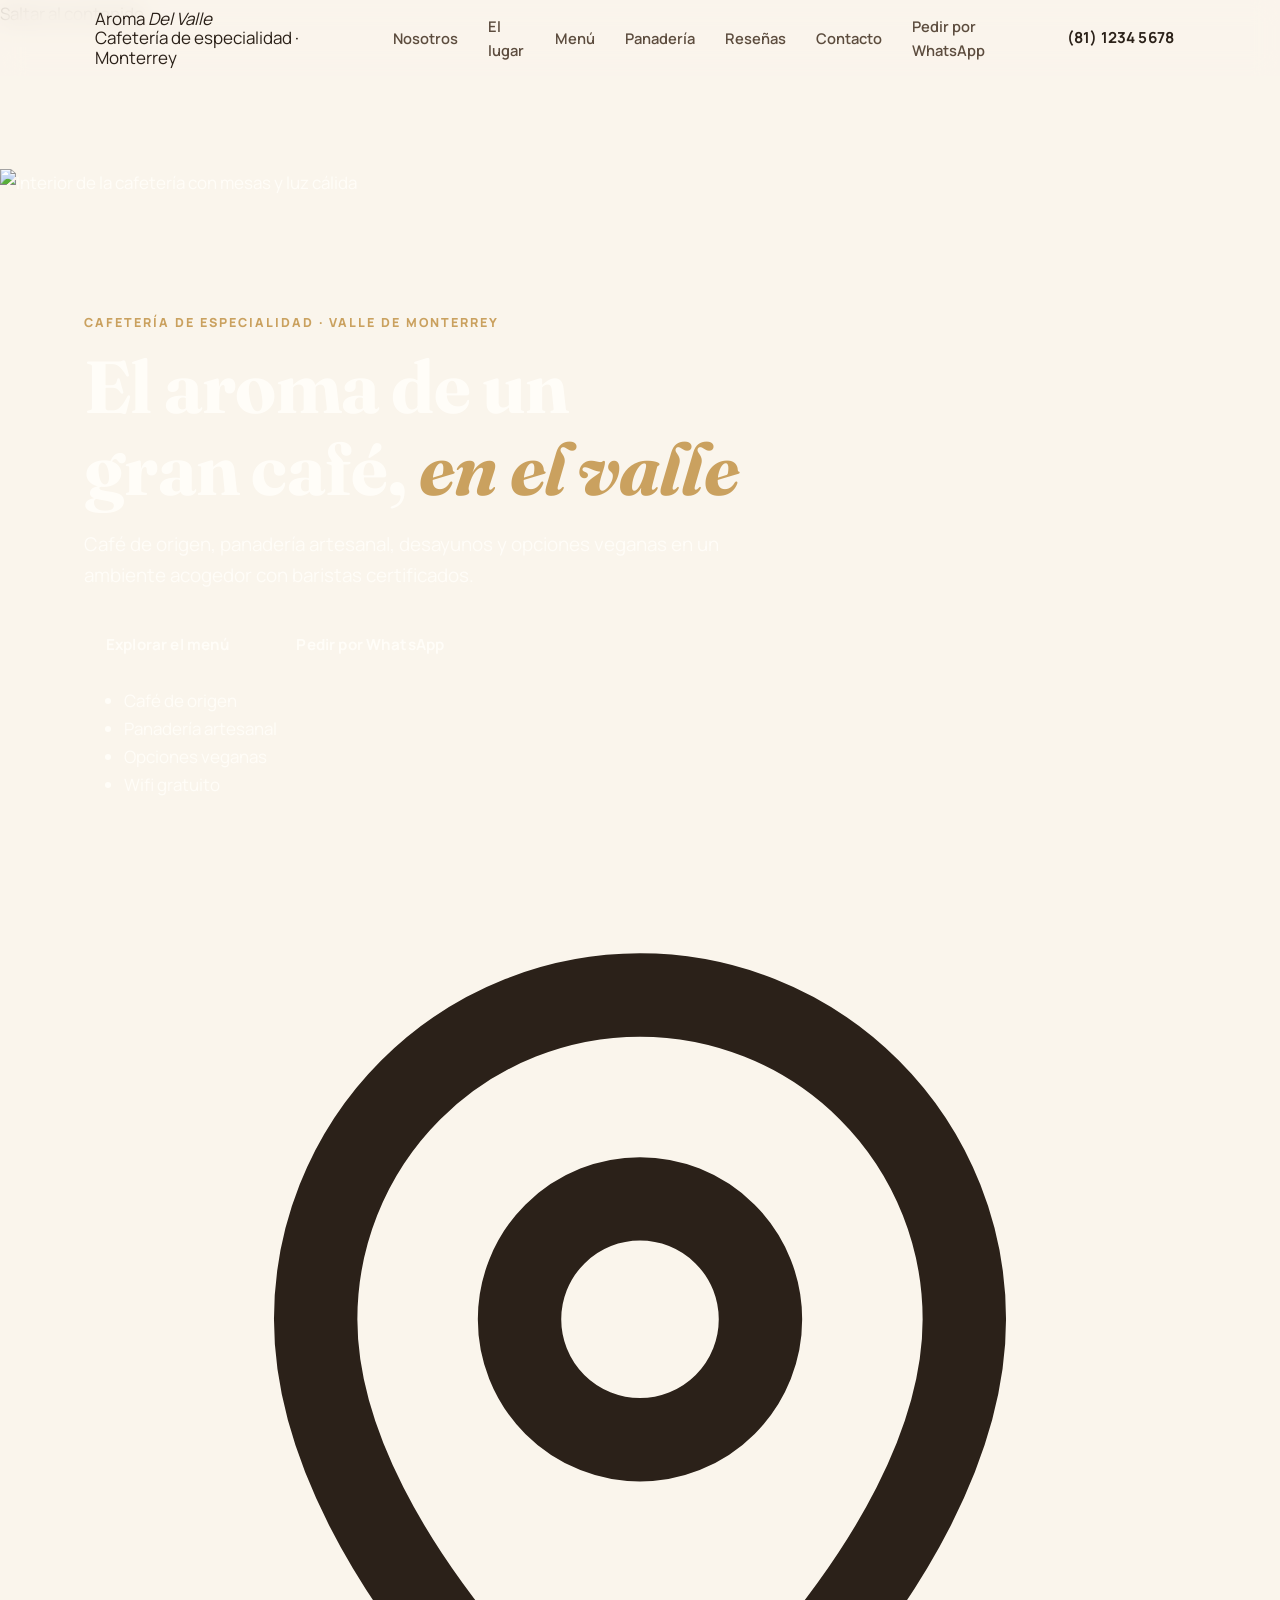
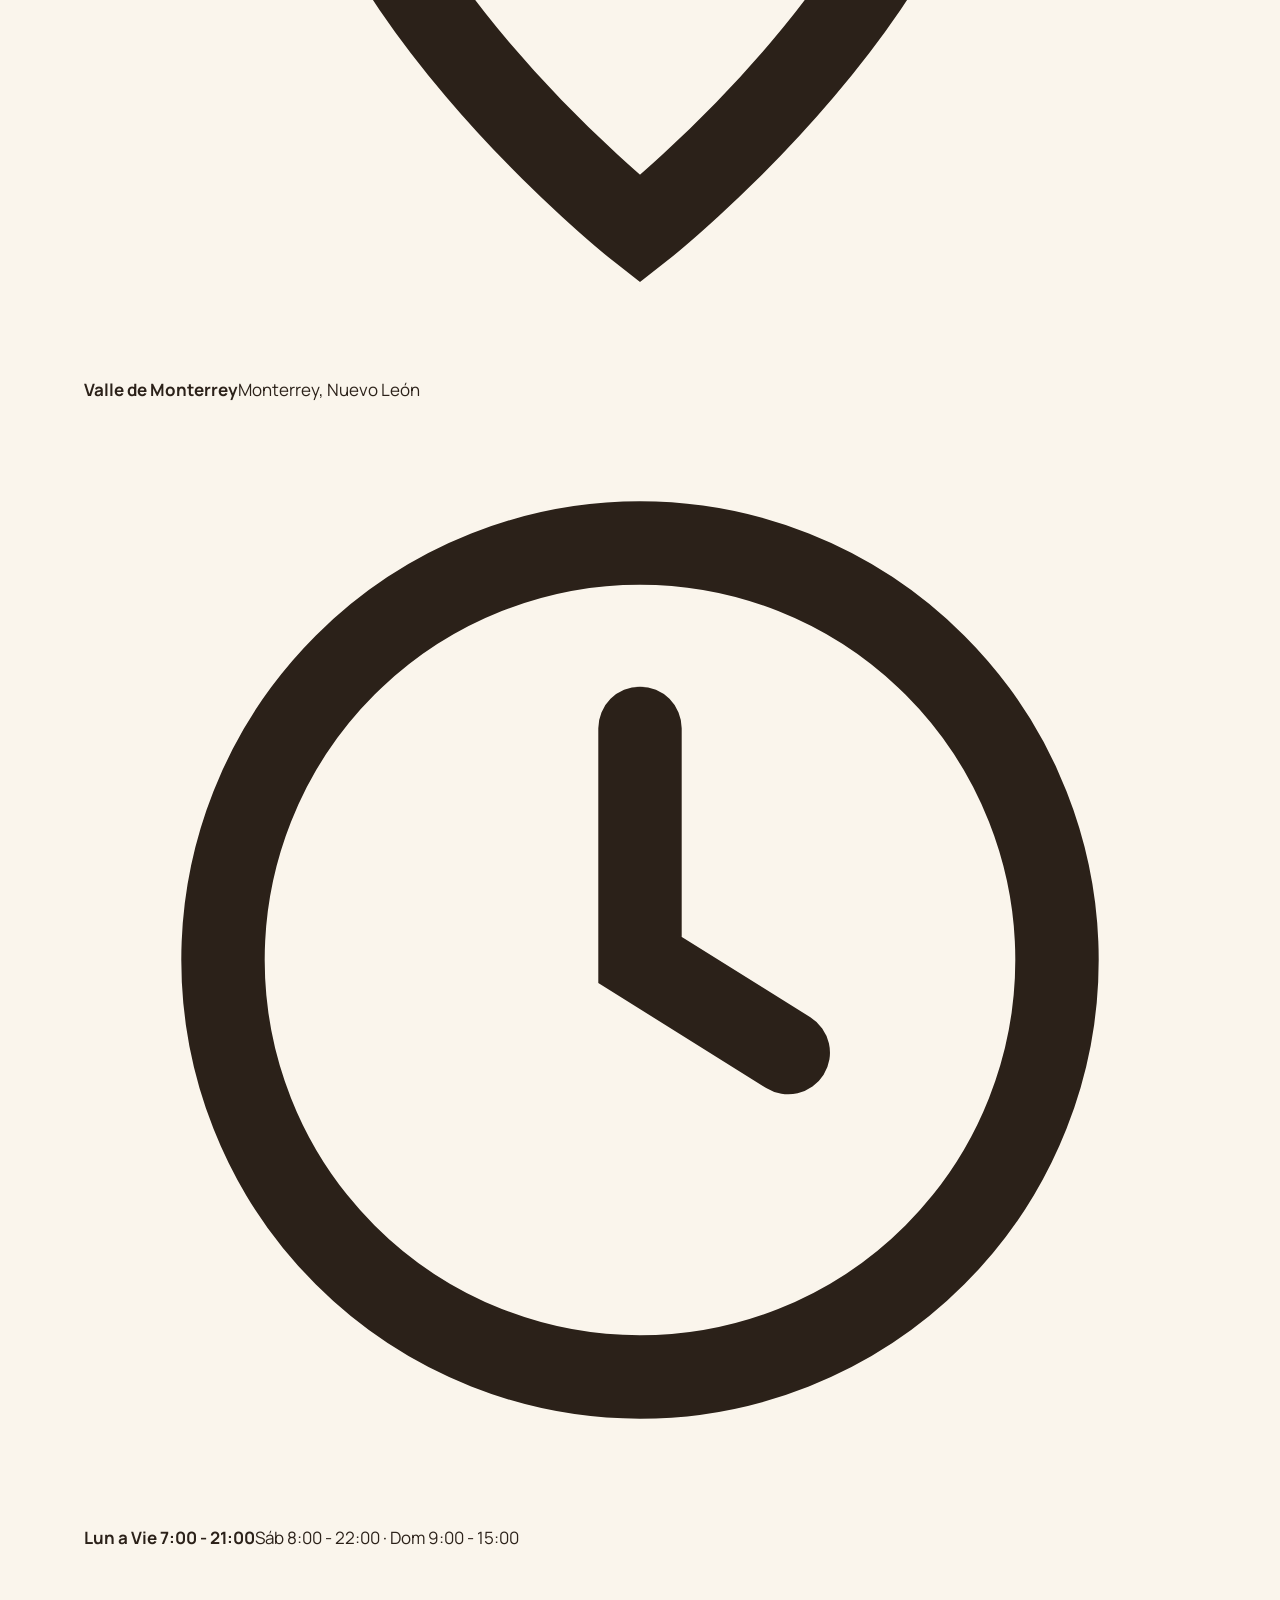
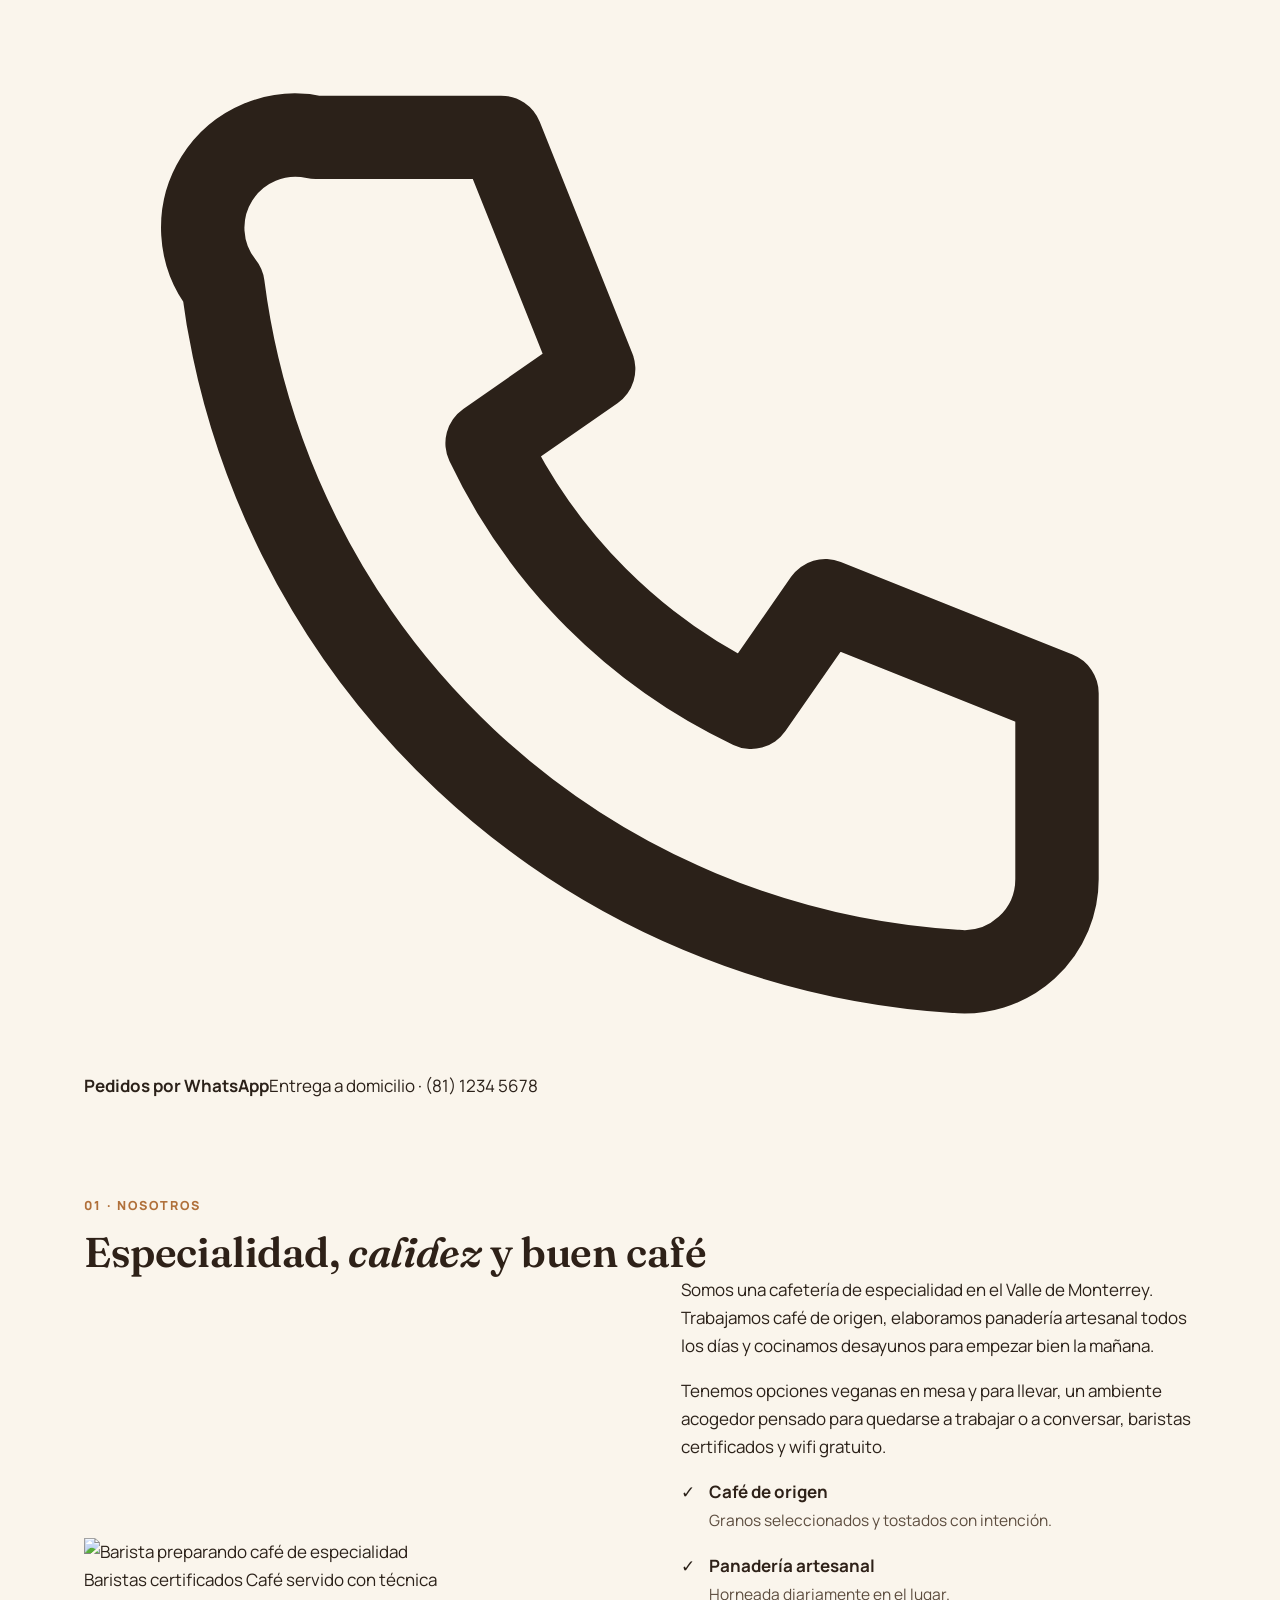
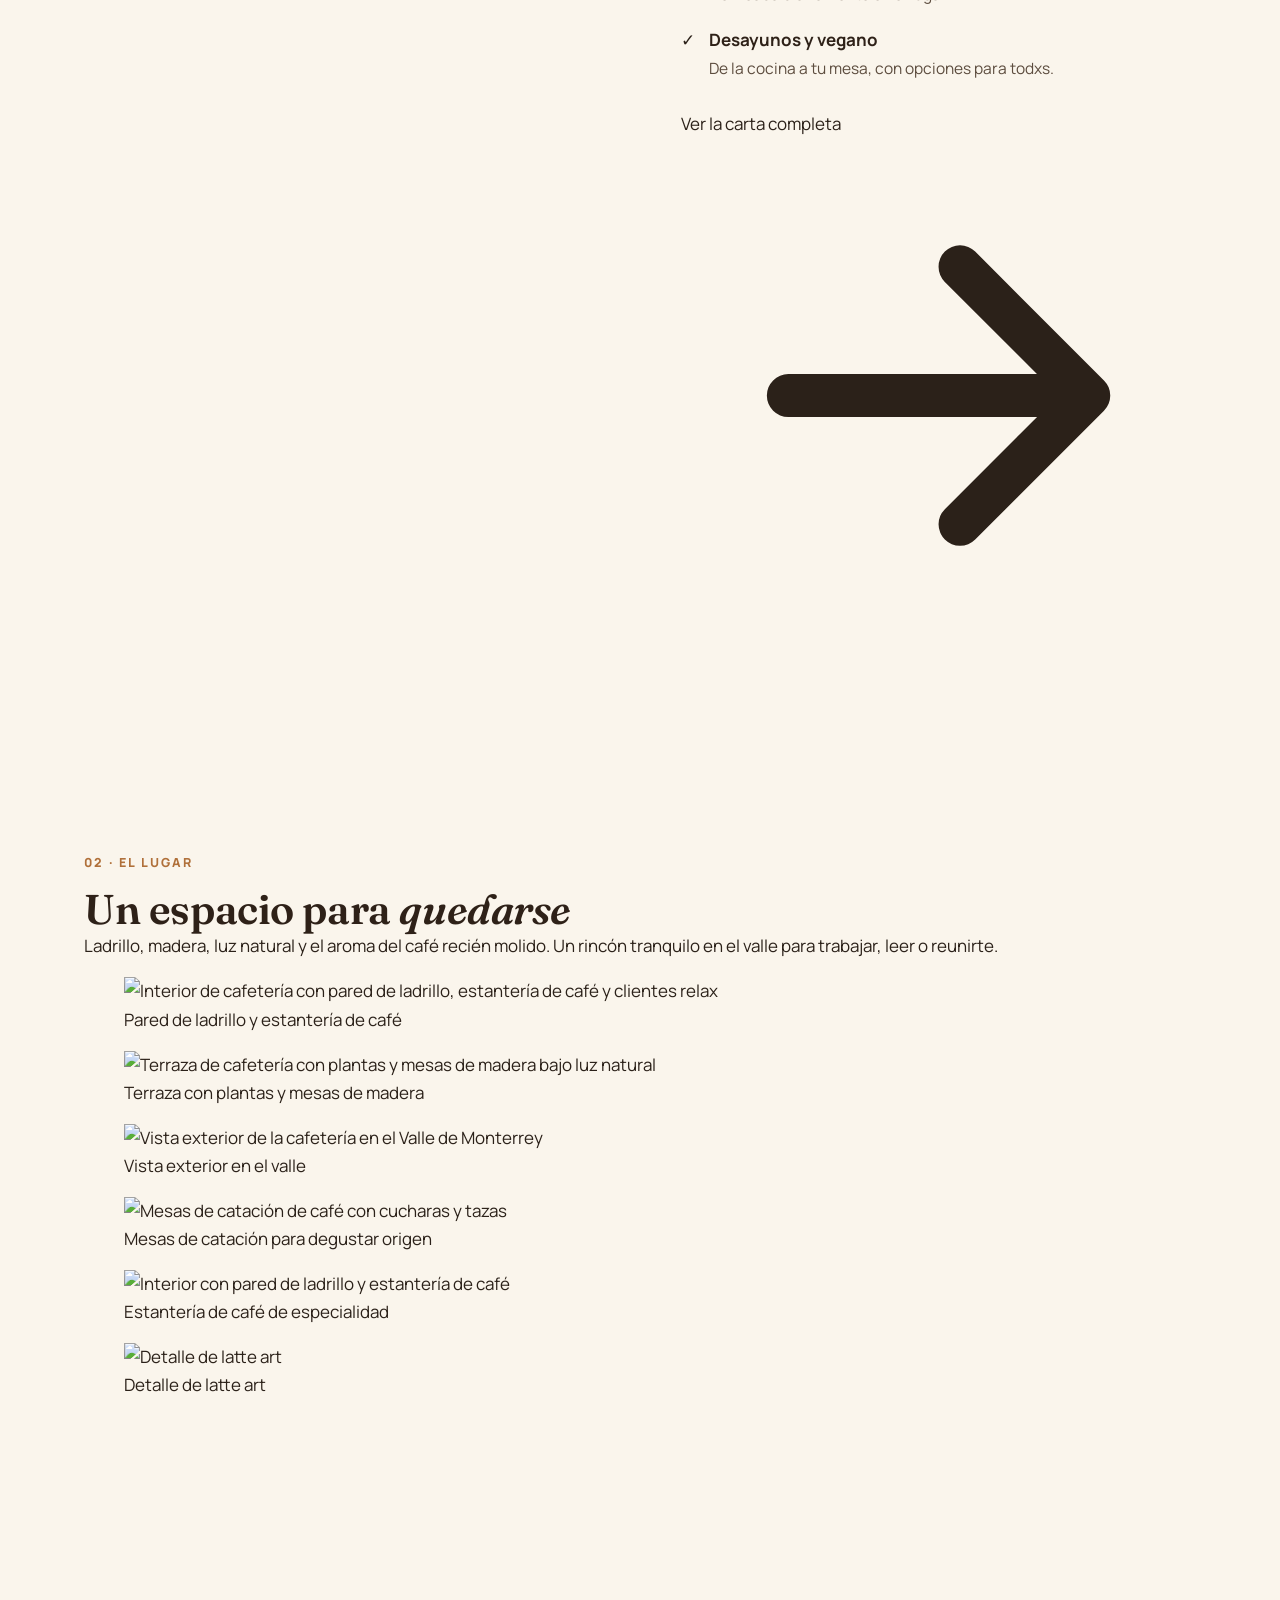
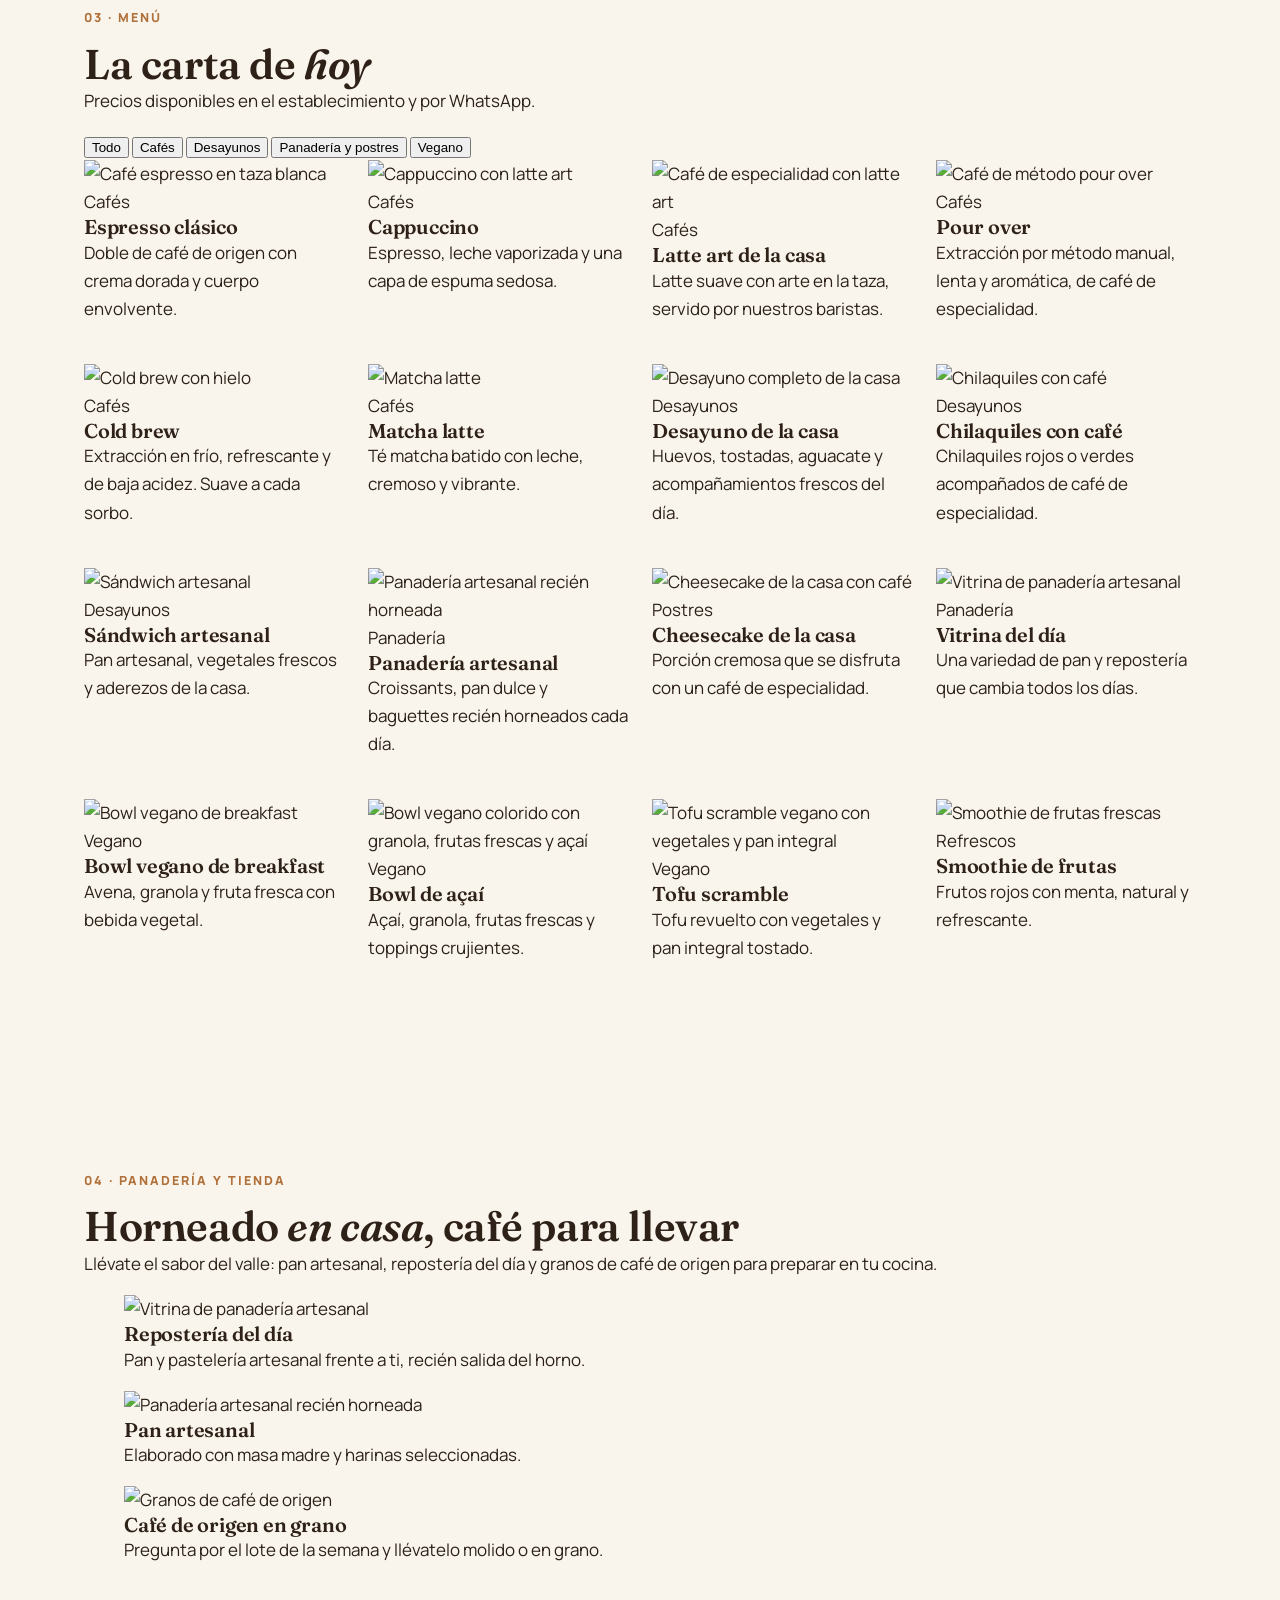
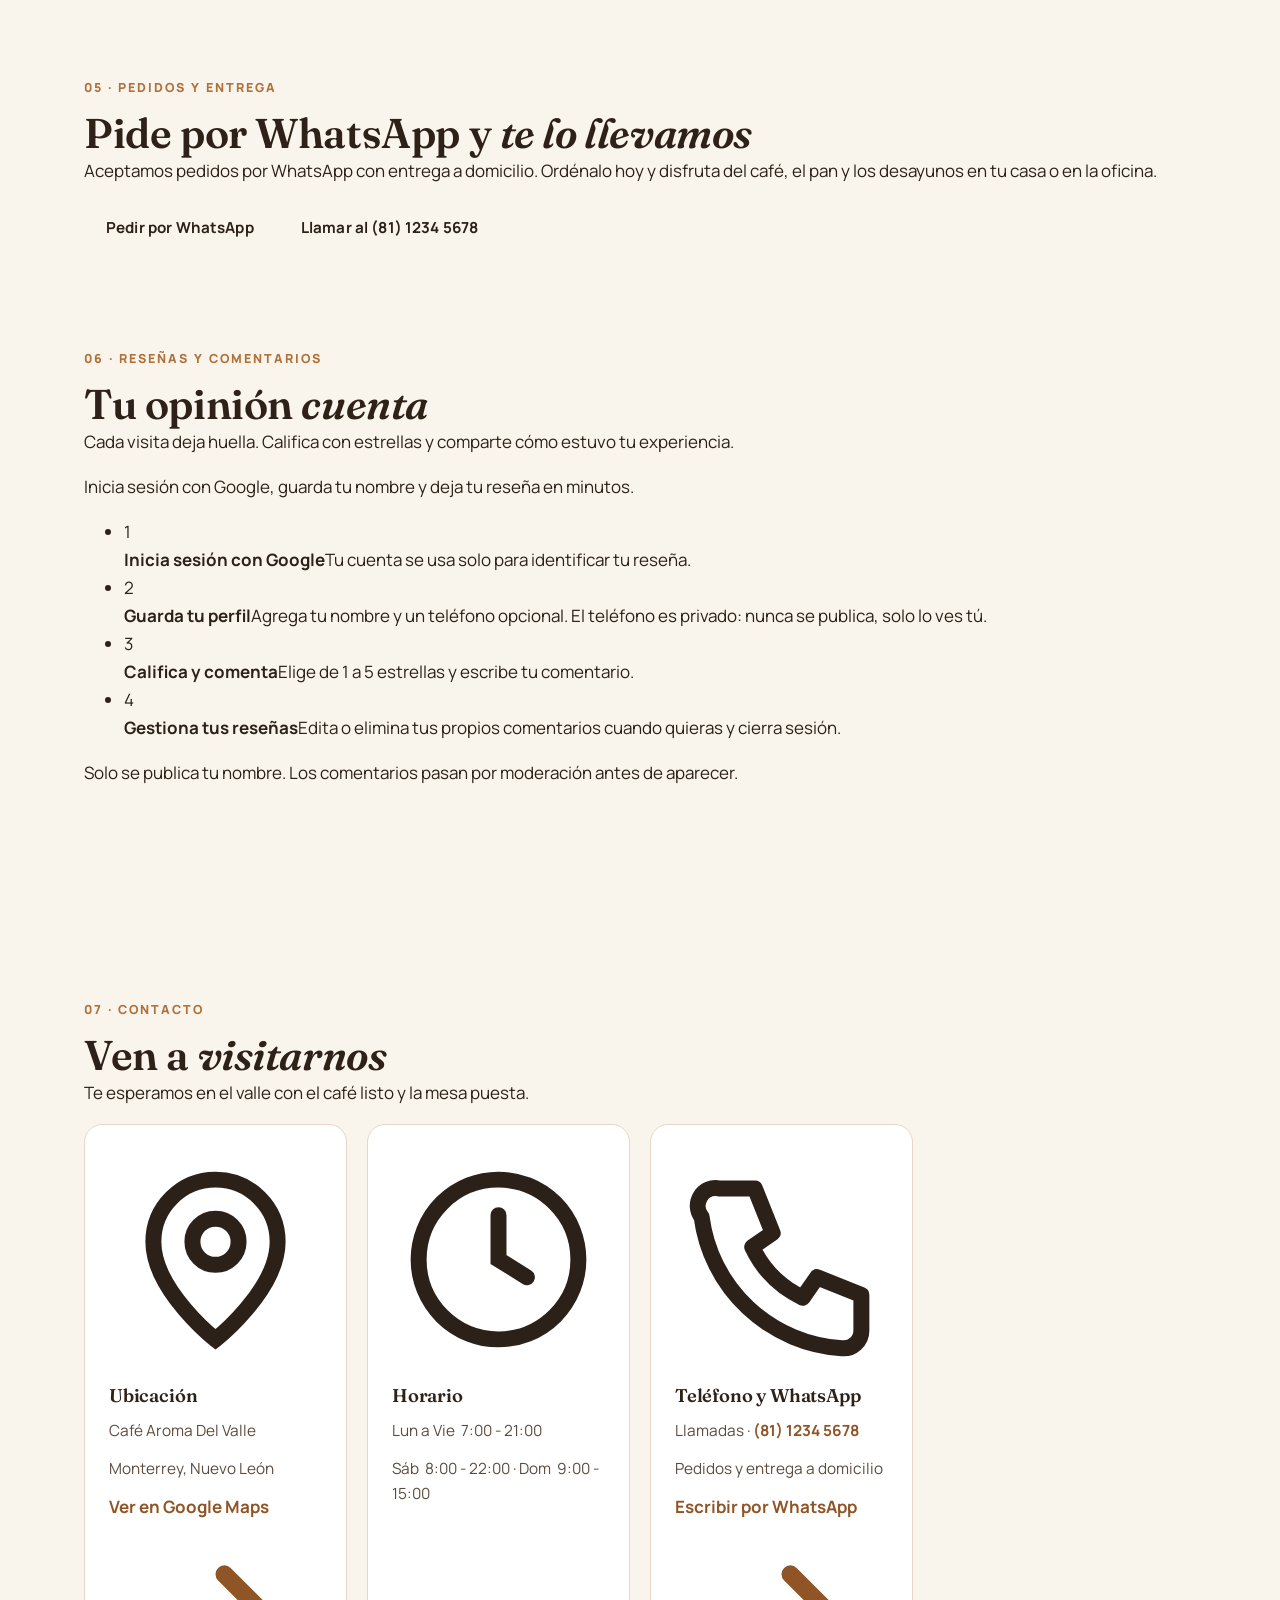
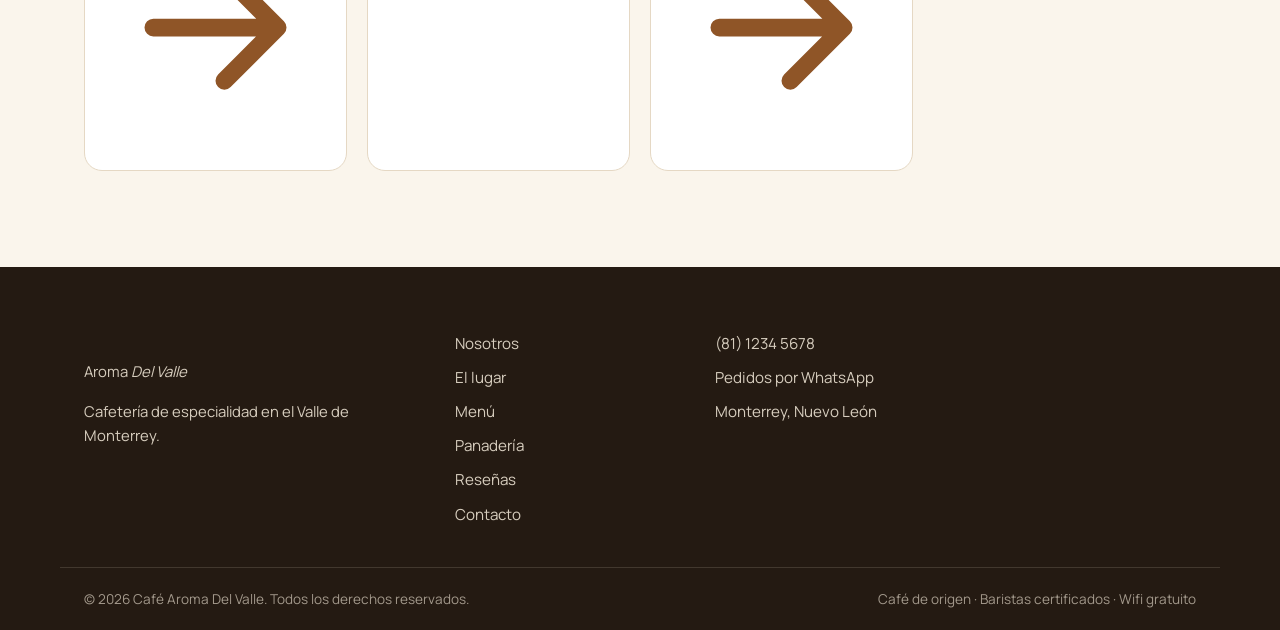
==== commit cd34ee4e: "generate index.html" ====
--- a/index.html
+++ b/index.html
@@ -1,562 +1,569 @@
 <!DOCTYPE html>
 <html lang="es">
 <head>
-  <meta charset="UTF-8" />
-  <meta name="viewport" content="width=device-width, initial-scale=1.0" />
-  <title>Café Aroma del Valle · Cafetería de especialidad en Monterrey</title>
-  <meta name="description" content="Café de origen, panadería artesanal, desayunos y opciones veganas en el Valle de Monterrey. Baristas certificados, ambiente acogedor y entrega a domicilio." />
-  <meta property="og:title" content="Café Aroma del Valle" />
-  <meta property="og:description" content="Cafetería de especialidad en el Valle de Monterrey. Café de origen, panadería artesanal, desayunos y opciones veganas." />
-  <meta property="og:type" content="website" />
-  <link rel="icon" href="data:image/svg+xml,%3Csvg xmlns='http://www.w3.org/2000/svg' viewBox='0 0 32 32'%3E%3Crect width='32' height='32' rx='7' fill='%2335281e'/%3E%3Cpath d='M9 16h14a4 4 0 0 1 0 8h-10a4 4 0 0 1-4-4v-4z' fill='%23e8c89a'/%3E%3Cpath d='M23 13a4 4 0 0 1 0 8h-1v-8h1z' fill='%23b0703a'/%3E%3Cpath d='M11 8c0 1.5 1 2 1 3s-1 1.5-1 3M15 8c0 1.5 1 2 1 3s-1 1.5-1 3M19 8c0 1.5 1 2 1 3s-1 1.5-1 3' stroke='%23e8cdb0' stroke-width='1.6' stroke-linecap='round'/%3E%3C/svg%3E" />
-  <link rel="preconnect" href="https://fonts.googleapis.com" />
-  <link rel="preconnect" href="https://fonts.gstatic.com" crossorigin />
-  <link href="https://fonts.googleapis.com/css2?family=Fraunces:opsz,wght@9..144,400;9..144,500;9..144,600;9..144,700&family=Manrope:wght@400;500;600;700;800&display=swap" rel="stylesheet" />
-  <link rel="stylesheet" href="styles.css" />
+  <meta charset="UTF-8">
+  <meta name="viewport" content="width=device-width, initial-scale=1.0">
+  <title>Café Aroma Del Valle · Cafetería de especialidad en Monterrey</title>
+  <meta name="description" content="Café Aroma Del Valle: cafetería de especialidad en el Valle de Monterrey. Café de origen, panadería artesanal, desayunos y opciones veganas. Ambiente acogedor y pedidos por WhatsApp.">
+  <meta property="og:title" content="Café Aroma Del Valle · Cafetería de especialidad">
+  <meta property="og:description" content="Café de origen, panadería artesanal, desayunos y opciones veganas en Monterrey.">
+  <meta property="og:type" content="website">
+  <meta property="og:locale" content="es_MX">
+
+  <link rel="preconnect" href="https://fonts.googleapis.com">
+  <link rel="preconnect" href="https://fonts.gstatic.com" crossorigin>
+  <link href="https://fonts.googleapis.com/css2?family=Fraunces:ital,opsz,wght@0,9..144,300..700;1,9..144,300..700&family=Manrope:wght@400;500;600;700;800&display=swap" rel="stylesheet">
+  <link rel="stylesheet" href="styles.css">
 </head>
 <body>
 
-  <header class="site-header" id="header">
+  <a class="skip-link" href="#inicio" data-eb-editable="link" data-eb-key="index.a.1" data-eb-role="a" data-eb-kind="link">Saltar al contenido</a>
+
+  <header class="site-header" data-header>
     <div class="container header-inner">
-      <a class="brand" href="#inicio" aria-label="Café Aroma del Valle, inicio" data-eb-editable="link" data-eb-key="index.a.1" data-eb-role="a" data-eb-kind="link">
+      <a class="brand" href="#inicio" aria-label="Café Aroma Del Valle, inicio" data-eb-editable="link" data-eb-key="index.a.2" data-eb-role="a" data-eb-kind="link">
         <span class="brand-mark" aria-hidden="true">
-          <svg viewBox="0 0 32 32" width="30" height="30" role="img">
-            <rect width="32" height="32" rx="7" fill="#35281e"/>
-            <path d="M9 16h14a4 4 0 0 1 0 8h-10a4 4 0 0 1-4-4v-4z" fill="#e8c89a"/>
-            <path d="M23 13a4 4 0 0 1 0 8h-1v-8h1z" fill="#b0703a"/>
-            <path d="M11 8c0 1.5 1 2 1 3s-1 1.5-1 3M15 8c0 1.5 1 2 1 3s-1 1.5-1 3M19 8c0 1.5 1 2 1 3s-1 1.5-1 3" stroke="#e8cdb0" stroke-width="1.6" stroke-linecap="round" fill="none"/>
+          <svg viewBox="0 0 32 32" fill="none" xmlns="http://www.w3.org/2000/svg">
+            <path d="M6 12h14v3.5c0 4.5-3 8-7 8s-7-3.5-7-8V12Z" stroke="currentColor" stroke-width="1.8" stroke-linejoin="round"/>
+            <path d="M19 13.5c2.4 0 4 1 4 2.8 0 1.7-1.6 2.7-4 2.7" stroke="currentColor" stroke-width="1.8" stroke-linecap="round"/>
+            <path d="M9 7.5 10.6 6 12 7.5 13.6 6 15 7.5" stroke="currentColor" stroke-width="1.6" stroke-linecap="round" stroke-linejoin="round"/>
+            <path d="M16 6 17.6 4.5 19 6 20.6 4.5 22 6" stroke="currentColor" stroke-width="1.6" stroke-linecap="round" stroke-linejoin="round"/>
+            <path d="M9 26h14" stroke="currentColor" stroke-width="1.8" stroke-linecap="round"/>
           </svg>
         </span>
         <span class="brand-text">
-          <strong>Aroma del Valle</strong>
-          <small>Cafetería de especialidad</small>
+          <span class="brand-name">Aroma <em>Del Valle</em></span>
+          <span class="brand-sub">Cafetería de especialidad · Monterrey</span>
         </span>
       </a>
 
-      <nav class="main-nav" id="mainNav" aria-label="Navegación principal">
-        <a href="#inicio" data-eb-editable="link" data-eb-key="index.a.2" data-eb-role="a" data-eb-kind="link">Inicio</a>
+      <nav class="main-nav" id="main-nav" aria-label="Navegación principal">
         <a href="#nosotros" data-eb-editable="link" data-eb-key="index.a.3" data-eb-role="a" data-eb-kind="link">Nosotros</a>
-        <a href="#menu" data-eb-editable="link" data-eb-key="index.a.4" data-eb-role="a" data-eb-kind="link">Menú</a>
-        <a href="#galeria" data-eb-editable="link" data-eb-key="index.a.5" data-eb-role="a" data-eb-kind="link">Galería</a>
-        <a href="#resenas" data-eb-editable="link" data-eb-key="index.a.6" data-eb-role="a" data-eb-kind="link">Reseñas</a>
-        <a href="#contacto" data-eb-editable="link" data-eb-key="index.a.7" data-eb-role="a" data-eb-kind="link">Contacto</a>
+        <a href="#lugar" data-eb-editable="link" data-eb-key="index.a.4" data-eb-role="a" data-eb-kind="link">El lugar</a>
+        <a href="#menu" data-eb-editable="link" data-eb-key="index.a.5" data-eb-role="a" data-eb-kind="link">Menú</a>
+        <a href="#panaderia" data-eb-editable="link" data-eb-key="index.a.6" data-eb-role="a" data-eb-kind="link">Panadería</a>
+        <a href="#resenas" data-eb-editable="link" data-eb-key="index.a.7" data-eb-role="a" data-eb-kind="link">Reseñas</a>
+        <a href="#contacto" data-eb-editable="link" data-eb-key="index.a.8" data-eb-role="a" data-eb-kind="link">Contacto</a>
+        <a class="nav-cta" href="https://wa.me/528112345678" rel="noopener" target="_blank" data-eb-editable="link" data-eb-key="index.a.9" data-eb-role="a" data-eb-kind="link">Pedir por WhatsApp</a>
       </nav>
 
-      <a class="btn btn-primary header-cta" href="#pedir" data-eb-editable="link" data-eb-key="index.a.8" data-eb-role="a" data-eb-kind="link">
-        Pedir por WhatsApp
-      </a>
-
-      <button class="nav-toggle" id="navToggle" aria-label="Abrir menú de navegación" aria-expanded="false" aria-controls="mainNav" data-eb-editable="link" data-eb-key="index.button.9" data-eb-role="button" data-eb-kind="link">
-        <span></span><span></span><span></span>
-      </button>
+      <div class="header-actions">
+        <a class="btn btn-outline btn-tel" href="tel:+528112345678" data-eb-editable="link" data-eb-key="index.a.10" data-eb-role="a" data-eb-kind="link">(81) 1234 5678</a>
+        <button class="nav-toggle" data-nav-toggle aria-expanded="false" aria-controls="main-nav" aria-label="Abrir menú" data-eb-editable="link" data-eb-key="index.button.11" data-eb-role="button" data-eb-kind="link">
+          <span></span><span></span><span></span>
+        </button>
+      </div>
     </div>
   </header>
 
   <main id="inicio">
+
     <section class="hero">
-      <img class="hero-bg" src="https://itm-void-excepcional.pages.dev/api/itm-project-assets?file=1cc31910-7587-4d82-a498-6e8309b23bf3" alt="Interior con pared de ladrillo y estantería de café" fetchpriority="high" / data-eb-editable="image" data-eb-key="index.img.10" data-eb-role="img" data-eb-kind="image">
-      <div class="hero-overlay" aria-hidden="true"></div>
-      <div class="container hero-content">
-        <p class="eyebrow" data-eb-editable="text" data-eb-key="index.p.11" data-eb-role="p" data-eb-kind="text">Cafetería de especialidad · Valle de Monterrey</p>
-        <h1 data-eb-editable="text" data-eb-key="index.h1.12" data-eb-role="h1" data-eb-kind="text">Café Aroma <em>del Valle</em></h1>
-        <p class="hero-lead" data-eb-editable="text" data-eb-key="index.p.13" data-eb-role="p" data-eb-kind="text">
-          Café de origen, panadería artesanal, desayunos y opciones veganas
-          servidos por baristas certificados en un ambiente acogedor con wifi gratuito.
-        </p>
-        <div class="hero-actions">
-          <a class="btn btn-primary btn-lg" href="#menu" data-eb-editable="link" data-eb-key="index.a.14" data-eb-role="a" data-eb-kind="link">Ver menú</a>
-          <a class="btn btn-ghost btn-lg" href="https://wa.me/528112345678" target="_blank" rel="noopener" data-eb-editable="link" data-eb-key="index.a.15" data-eb-role="a" data-eb-kind="link">Pedir por WhatsApp</a>
-        </div>
-      </div>
-
-      <div class="hero-strip">
-        <div class="container hero-strip-grid">
-          <div>
-            <span class="strip-label">Horario</span>
-            <span class="strip-value">Lun a Vie 7:00 – 21:00</span>
-          </div>
-          <div>
-            <span class="strip-label">Sábado</span>
-            <span class="strip-value">8:00 – 22:00</span>
-          </div>
-          <div>
-            <span class="strip-label">Domingo</span>
-            <span class="strip-value">9:00 – 15:00</span>
-          </div>
-          <div>
-            <span class="strip-label">Ubicación</span>
-            <span class="strip-value">Monterrey, N.L.</span>
-          </div>
-        </div>
-      </div>
-    </section>
-
-    <section class="section" id="nosotros">
+      <div class="hero-media">
+        <img src="https://8f785f4a.itm-void-excepcional.pages.dev/api/itm-project-assets?file=9d6c26b2-7205-488f-87eb-b3991c91f366" alt="Interior de la cafetería con mesas y luz cálida" fetchpriority="high" data-eb-editable="image" data-eb-key="index.img.12" data-eb-role="img" data-eb-kind="image">
+      </div>
+      <div class="hero-content-wrap">
+        <div class="container hero-content">
+          <p class="eyebrow reveal" data-eb-editable="text" data-eb-key="index.p.13" data-eb-role="p" data-eb-kind="text">Cafetería de especialidad · Valle de Monterrey</p>
+          <h1 class="reveal" data-eb-editable="text" data-eb-key="index.h1.14" data-eb-role="h1" data-eb-kind="text">El aroma de un<br>gran café, <em>en el valle</em></h1>
+          <p class="hero-lead reveal" data-eb-editable="text" data-eb-key="index.p.15" data-eb-role="p" data-eb-kind="text">Café de origen, panadería artesanal, desayunos y opciones veganas en un ambiente acogedor con baristas certificados.</p>
+          <div class="hero-actions reveal">
+            <a class="btn btn-gold" href="#menu" data-eb-editable="link" data-eb-key="index.a.16" data-eb-role="a" data-eb-kind="link">Explorar el menú</a>
+            <a class="btn btn-glass" href="https://wa.me/528112345678" rel="noopener" target="_blank" data-eb-editable="link" data-eb-key="index.a.17" data-eb-role="a" data-eb-kind="link">
+              <svg viewBox="0 0 24 24" aria-hidden="true"><path fill="currentColor" d="M12 2a10 10 0 0 0-8.6 15.1L2 22l5-1.3A10 10 0 1 0 12 2Zm0 18.2a8.1 8.1 0 0 1-4.2-1.2l-.3-.2-3 .8.8-2.9-.2-.3A8.2 8.2 0 1 1 12 20.2Zm4.5-6.1c-.2-.1-1.5-.7-1.7-.8-.2-.1-.4-.1-.6.1-.2.2-.7.8-.8 1-.1.1-.3.2-.5.1a6.5 6.5 0 0 1-3.3-2.9c-.3-.4 0-.6.1-.8l.4-.6c.1-.2.1-.3 0-.5l-.8-1.9c-.2-.5-.4-.4-.6-.4h-.5c-.2 0-.5.1-.7.3-.9.9-1.2 2-.5 3.2a12 12 0 0 0 4.6 4.3 9.5 9.5 0 0 0 3.4 1.2c.8.1 1.4-.1 1.9-.6.3-.3.4-.7.3-.9-.1-.1-.2-.1-.4-.2Z"/></svg>
+              Pedir por WhatsApp
+            </a>
+          </div>
+          <ul class="hero-badges reveal" aria-label="Lo que ofrecemos">
+            <li>Café de origen</li>
+            <li>Panadería artesanal</li>
+            <li>Opciones veganas</li>
+            <li>Wifi gratuito</li>
+          </ul>
+        </div>
+      </div>
+      <div class="hero-scroll" aria-hidden="true"><span></span></div>
+    </section>
+
+    <section class="intro-strip" aria-label="Horario y ubicación">
+      <div class="container intro-grid">
+        <div class="intro-item">
+          <svg viewBox="0 0 24 24" aria-hidden="true"><path fill="none" stroke="currentColor" stroke-width="1.8" d="M12 21s-7-5.5-7-11a7 7 0 0 1 14 0c0 5.5-7 11-7 11Z"/><circle cx="12" cy="10" r="2.6" fill="none" stroke="currentColor" stroke-width="1.8"/></svg>
+          <div><strong>Valle de Monterrey</strong><span>Monterrey, Nuevo León</span></div>
+        </div>
+        <div class="intro-item">
+          <svg viewBox="0 0 24 24" aria-hidden="true"><circle cx="12" cy="12" r="9" fill="none" stroke="currentColor" stroke-width="1.8"/><path fill="none" stroke="currentColor" stroke-width="1.8" stroke-linecap="round" d="M12 7v5l3.2 2"/></svg>
+          <div><strong>Lun a Vie 7:00 - 21:00</strong><span>Sáb 8:00 - 22:00 · Dom 9:00 - 15:00</span></div>
+        </div>
+        <div class="intro-item">
+          <svg viewBox="0 0 24 24" aria-hidden="true"><path fill="none" stroke="currentColor" stroke-width="1.8" stroke-linecap="round" stroke-linejoin="round" d="M5 4h4l2 5-2.3 1.6a12 12 0 0 0 5.7 5.7L16 14l5 2v4a2 2 0 0 1-2.2 2A17 17 0 0 1 3 7.2 2 2 0 0 1 5 4Z"/></svg>
+          <div><strong>Pedidos por WhatsApp</strong><span>Entrega a domicilio · (81) 1234 5678</span></div>
+        </div>
+      </div>
+    </section>
+
+    <section id="nosotros" class="section about">
       <div class="container">
-        <div class="section-intro reveal">
-          <p class="eyebrow" data-eb-editable="text" data-eb-key="index.p.16" data-eb-role="p" data-eb-kind="text">Nuestra casa</p>
-          <h2 data-eb-editable="text" data-eb-key="index.h2.17" data-eb-role="h2" data-eb-kind="text">Una cafetería de especialidad en el corazón del Valle</h2>
-          <p data-eb-editable="text" data-eb-key="index.p.18" data-eb-role="p" data-eb-kind="text">
-            En Café Aroma del Valle preparamos café de origen con métodos artesanales
-            y horneamos panadería cada mañana. Un espacio pensado para trabajar,
-            estudiar o compartir un desayuno tranquilo.
-          </p>
-        </div>
-
+        <div class="section-head">
+          <p class="eyebrow" data-eb-editable="text" data-eb-key="index.p.18" data-eb-role="p" data-eb-kind="text">01 · Nosotros</p>
+          <h2 data-eb-editable="text" data-eb-key="index.h2.19" data-eb-role="h2" data-eb-kind="text">Especialidad, <em>calidez</em> y buen café</h2>
+        </div>
         <div class="about-grid">
           <div class="about-media reveal">
-            <img class="about-img about-img-main" src="https://itm-void-excepcional.pages.dev/api/itm-project-assets?file=3a1cd85e-238e-44e8-bdfb-e5316215ec1d" alt="Interior de cafetería con pared de ladrillo, estantería de café y clientes relax" loading="lazy" / data-eb-editable="image" data-eb-key="index.img.19" data-eb-role="img" data-eb-kind="image">
-            <img class="about-img about-img-side" src="https://itm-void-excepcional.pages.dev/api/itm-project-assets?file=301b4b41-a2b3-4a4e-939b-ee1c4879537a" alt="Terraza de cafetería con plantas y mesas de madera bajo luz natural" loading="lazy" / data-eb-editable="image" data-eb-key="index.img.20" data-eb-role="img" data-eb-kind="image">
-            <img class="about-img about-img-float" src="https://itm-void-excepcional.pages.dev/api/itm-project-assets?file=dedb754c-cbdd-4aa8-b8d0-1f2723c79d06" alt="Vista exterior de la cafetería en el Valle de Monterrey" loading="lazy" / data-eb-editable="image" data-eb-key="index.img.21" data-eb-role="img" data-eb-kind="image">
-          </div>
-
+            <img src="https://8f785f4a.itm-void-excepcional.pages.dev/api/itm-project-assets?file=e10d7c70-3fc3-4cae-8dee-23ba30b5ed49" alt="Barista preparando café de especialidad" loading="lazy" data-eb-editable="image" data-eb-key="index.img.20" data-eb-role="img" data-eb-kind="image">
+            <div class="about-flag">
+              <span class="flag-label">Baristas certificados</span>
+              <span class="flag-value">Café servido con técnica</span>
+            </div>
+          </div>
           <div class="about-copy reveal">
-            <h3 data-eb-editable="text" data-eb-key="index.h3.22" data-eb-role="h3" data-eb-kind="text">Lo que nos distingue</h3>
+            <p class="dropcap" data-eb-editable="text" data-eb-key="index.p.21" data-eb-role="p" data-eb-kind="text">Somos una cafetería de especialidad en el Valle de Monterrey. Trabajamos café de origen, elaboramos panadería artesanal todos los días y cocinamos desayunos para empezar bien la mañana.</p>
+            <p data-eb-editable="text" data-eb-key="index.p.22" data-eb-role="p" data-eb-kind="text">Tenemos opciones veganas en mesa y para llevar, un ambiente acogedor pensado para quedarse a trabajar o a conversar, baristas certificados y wifi gratuito.</p>
             <ul class="feature-list">
               <li>
-                <span class="feature-icon" aria-hidden="true">
-                  <svg viewBox="0 0 24 24" width="22" height="22"><path fill="none" stroke="currentColor" stroke-width="1.8" stroke-linecap="round" stroke-linejoin="round" d="M4 10s1-5 8-5 8 5 8 5-1 5-8 5-8-5-8-5z"/><path fill="none" stroke="currentColor" stroke-width="1.8" stroke-linecap="round" d="M16.5 10.5L18 15M7.5 10.5L6 15"/></svg>
-                </span>
-                <span><strong>Café de origen</strong> Granos seleccionados y molienda en el momento para cada taza.</span>
-              </li>
-              <li>
-                <span class="feature-icon" aria-hidden="true">
-                  <svg viewBox="0 0 24 24" width="22" height="22"><path fill="none" stroke="currentColor" stroke-width="1.8" stroke-linecap="round" stroke-linejoin="round" d="M12 3c3.5 2.5 5.5 5.5 5.5 9A5.5 5.5 0 0 1 12 17.5 5.5 5.5 0 0 1 6.5 12c0-3.5 2-6.5 5.5-9z"/><path fill="none" stroke="currentColor" stroke-width="1.8" stroke-linecap="round" d="M12 17.5V21M9 21h6"/></svg>
-                </span>
-                <span><strong>Baristas certificados</strong> Latte art y métodos de vertido (pour over) hechos con técnica.</span>
-              </li>
-              <li>
-                <span class="feature-icon" aria-hidden="true">
-                  <svg viewBox="0 0 24 24" width="22" height="22"><path fill="none" stroke="currentColor" stroke-width="1.8" stroke-linecap="round" stroke-linejoin="round" d="M3 11h18v9H3zM7 11V6a3 3 0 0 1 3-3h4a3 3 0 0 1 3 3v5"/><path fill="none" stroke="currentColor" stroke-width="1.8" stroke-linecap="round" d="M5 7v4M20 11c1.5 0 2 1 2 2.5S21.5 16 20 16"/></svg>
-                </span>
-                <span><strong>Panadería artesanal</strong> Pan dulce, conchas y croissants horneados en casa.</span>
-              </li>
-              <li>
-                <span class="feature-icon" aria-hidden="true">
-                  <svg viewBox="0 0 24 24" width="22" height="22"><path fill="none" stroke="currentColor" stroke-width="1.8" stroke-linecap="round" stroke-linejoin="round" d="M12 3l1.5 4.5L18 9l-4.5 1.5L12 15l-1.5-4.5L6 9l4.5-1.5L12 3z"/><path fill="none" stroke="currentColor" stroke-width="1.8" stroke-linecap="round" d="M18.5 15l.75 2.25L21.5 18l-2.25.75L18.5 21l-.75-2.25L15.5 18l2.25-.75L18.5 15zM5.5 16l.6 1.8 1.8.6-1.8.6-.6 1.8-.6-1.8-1.8-.6 1.8-.6.6-1.8z"/></svg>
-                </span>
-                <span><strong>Opciones veganas</strong> Bowls de breakfast, tofu scramble, matcha y bebidas con leche vegetal.</span>
-              </li>
-              <li>
-                <span class="feature-icon" aria-hidden="true">
-                  <svg viewBox="0 0 24 24" width="22" height="22"><path fill="none" stroke="currentColor" stroke-width="1.8" stroke-linecap="round" stroke-linejoin="round" d="M5 13a2.5 2.5 0 0 1 2.5 2.5C7.5 17 7 18 5 18a2.5 2.5 0 0 1-2.5-2.5C2.5 14 3 13 5 13zM12 9a5.5 5.5 0 0 1 5.5 5.5C17.5 18 16.4 20 12 20s-5.5-2-5.5-5.5A5.5 5.5 0 0 1 12 9zM19 4.5A-1-1 0 0 1 19 4.5C18.6 6 17.3 7 16 7s-2.6-1-3-2.5A1 1 0 0 1 16 4.5h3z"/></svg>
-                </span>
-                <span><strong>Wifi gratuito</strong> Conexión estable para trabajar y estudiar cómodamente.</span>
+                <span class="feature-ic" aria-hidden="true">✓</span>
+                <div><strong>Café de origen</strong><span>Granos seleccionados y tostados con intención.</span></div>
+              </li>
+              <li>
+                <span class="feature-ic" aria-hidden="true">✓</span>
+                <div><strong>Panadería artesanal</strong><span>Horneada diariamente en el lugar.</span></div>
+              </li>
+              <li>
+                <span class="feature-ic" aria-hidden="true">✓</span>
+                <div><strong>Desayunos y vegano</strong><span>De la cocina a tu mesa, con opciones para todxs.</span></div>
               </li>
             </ul>
-            <div class="about-actions">
-              <a class="btn btn-primary" href="https://wa.me/528112345678" target="_blank" rel="noopener" data-eb-editable="link" data-eb-key="index.a.23" data-eb-role="a" data-eb-kind="link">Escríbenos</a>
-              <a class="btn btn-text" href="#contacto" data-eb-editable="link" data-eb-key="index.a.24" data-eb-role="a" data-eb-kind="link">Ver contacto y ubicación <span aria-hidden="true">→</span></a>
-            </div>
-          </div>
-        </div>
-      </div>
-    </section>
-
-    <section class="section section-origin">
+            <a class="text-link" href="#menu" data-eb-editable="link" data-eb-key="index.a.23" data-eb-role="a" data-eb-kind="link">Ver la carta completa
+              <svg viewBox="0 0 24 24" aria-hidden="true"><path fill="none" stroke="currentColor" stroke-width="2" stroke-linecap="round" stroke-linejoin="round" d="M5 12h14m-6-6 6 6-6 6"/></svg>
+            </a>
+          </div>
+        </div>
+      </div>
+    </section>
+
+    <section id="lugar" class="section place">
       <div class="container">
-        <div class="origin-grid">
-          <div class="origin-media reveal">
-            <img src="https://itm-void-excepcional.pages.dev/api/itm-project-assets?file=17eb13cb-a7ee-49a7-a109-41243b6ce3ab" alt="Granos de café de origen" loading="lazy" / data-eb-editable="image" data-eb-key="index.img.25" data-eb-role="img" data-eb-kind="image">
-            <img src="https://itm-void-excepcional.pages.dev/api/itm-project-assets?file=68c3f11c-a2a3-4164-8db7-9b88d57aa328" alt="Mesas de catación de café con cucharas y tazas" loading="lazy" / data-eb-editable="image" data-eb-key="index.img.26" data-eb-role="img" data-eb-kind="image">
-          </div>
-          <div class="origin-copy reveal">
-            <p class="eyebrow" data-eb-editable="text" data-eb-key="index.p.27" data-eb-role="p" data-eb-kind="text">Café de origen</p>
-            <h2 data-eb-editable="text" data-eb-key="index.h2.28" data-eb-role="h2" data-eb-kind="text">Cata y molienda en casa</h2>
-            <p data-eb-editable="text" data-eb-key="index.p.29" data-eb-role="p" data-eb-kind="text">
-              Comprar nuestro grano y conocer su historia es parte de la experiencia.
-              Organizamos mesas de catación, ofrecemos métodos de vertido con control
-              de temperatura y molemos cada porción justo antes de prepararla.
-            </p>
-            <ul class="check-list">
-              <li>Granos de origen entregados en casa</li>
-              <li>Método pour over y espresso</li>
-              <li>Leches vegetales en todas las bebidas</li>
-              <li>Pedidos por WhatsApp con entrega a domicilio</li>
+        <div class="section-head split">
+          <div>
+            <p class="eyebrow" data-eb-editable="text" data-eb-key="index.p.24" data-eb-role="p" data-eb-kind="text">02 · El lugar</p>
+            <h2 data-eb-editable="text" data-eb-key="index.h2.25" data-eb-role="h2" data-eb-kind="text">Un espacio para <em>quedarse</em></h2>
+          </div>
+          <p class="section-note" data-eb-editable="text" data-eb-key="index.p.26" data-eb-role="p" data-eb-kind="text">Ladrillo, madera, luz natural y el aroma del café recién molido. Un rincón tranquilo en el valle para trabajar, leer o reunirte.</p>
+        </div>
+
+        <div class="place-grid">
+          <figure class="place-card tall reveal">
+            <img src="https://itm-void-excepcional.pages.dev/api/itm-project-assets?file=3a1cd85e-238e-44e8-bdfb-e5316215ec1d" alt="Interior de cafetería con pared de ladrillo, estantería de café y clientes relax" loading="lazy" data-eb-editable="image" data-eb-key="index.img.27" data-eb-role="img" data-eb-kind="image">
+            <figcaption>Pared de ladrillo y estantería de café</figcaption>
+          </figure>
+          <figure class="place-card reveal">
+            <img src="https://itm-void-excepcional.pages.dev/api/itm-project-assets?file=301b4b41-a2b3-4a4e-939b-ee1c4879537a" alt="Terraza de cafetería con plantas y mesas de madera bajo luz natural" loading="lazy" data-eb-editable="image" data-eb-key="index.img.28" data-eb-role="img" data-eb-kind="image">
+            <figcaption>Terraza con plantas y mesas de madera</figcaption>
+          </figure>
+          <figure class="place-card reveal">
+            <img src="https://itm-void-excepcional.pages.dev/api/itm-project-assets?file=dedb754c-cbdd-4aa8-b8d0-1f2723c79d06" alt="Vista exterior de la cafetería en el Valle de Monterrey" loading="lazy" data-eb-editable="image" data-eb-key="index.img.29" data-eb-role="img" data-eb-kind="image">
+            <figcaption>Vista exterior en el valle</figcaption>
+          </figure>
+          <figure class="place-card reveal">
+            <img src="https://itm-void-excepcional.pages.dev/api/itm-project-assets?file=68c3f11c-a2a3-4164-8db7-9b88d57aa328" alt="Mesas de catación de café con cucharas y tazas" loading="lazy" data-eb-editable="image" data-eb-key="index.img.30" data-eb-role="img" data-eb-kind="image">
+            <figcaption>Mesas de catación para degustar origen</figcaption>
+          </figure>
+          <figure class="place-card reveal">
+            <img src="https://itm-void-excepcional.pages.dev/api/itm-project-assets?file=1cc31910-7587-4d82-a498-6e8309b23bf3" alt="Interior con pared de ladrillo y estantería de café" loading="lazy" data-eb-editable="image" data-eb-key="index.img.31" data-eb-role="img" data-eb-kind="image">
+            <figcaption>Estantería de café de especialidad</figcaption>
+          </figure>
+          <figure class="place-card tall reveal">
+            <img src="https://itm-void-excepcional.pages.dev/api/itm-project-assets?file=d18438c6-9d62-4551-8b85-8c607fa4b947" alt="Detalle de latte art" loading="lazy" data-eb-editable="image" data-eb-key="index.img.32" data-eb-role="img" data-eb-kind="image">
+            <figcaption>Detalle de latte art</figcaption>
+          </figure>
+        </div>
+      </div>
+    </section>
+
+    <section id="menu" class="section menu">
+      <div class="container">
+        <div class="section-head">
+          <p class="eyebrow" data-eb-editable="text" data-eb-key="index.p.33" data-eb-role="p" data-eb-kind="text">03 · Menú</p>
+          <h2 data-eb-editable="text" data-eb-key="index.h2.34" data-eb-role="h2" data-eb-kind="text">La carta de <em>hoy</em></h2>
+          <p class="section-sub" data-eb-editable="text" data-eb-key="index.p.35" data-eb-role="p" data-eb-kind="text">Precios disponibles en el establecimiento y por WhatsApp.</p>
+        </div>
+
+        <div class="menu-filters reveal" role="tablist" aria-label="Filtrar menú por categoría" data-menu-filters>
+          <button class="filter-btn is-active" data-filter="all" aria-pressed="true" data-eb-editable="link" data-eb-key="index.button.36" data-eb-role="button" data-eb-kind="link">Todo</button>
+          <button class="filter-btn" data-filter="cafes" aria-pressed="false" data-eb-editable="link" data-eb-key="index.button.37" data-eb-role="button" data-eb-kind="link">Cafés</button>
+          <button class="filter-btn" data-filter="desayunos" aria-pressed="false" data-eb-editable="link" data-eb-key="index.button.38" data-eb-role="button" data-eb-kind="link">Desayunos</button>
+          <button class="filter-btn" data-filter="panaderia" aria-pressed="false" data-eb-editable="link" data-eb-key="index.button.39" data-eb-role="button" data-eb-kind="link">Panadería y postres</button>
+          <button class="filter-btn" data-filter="vegano" aria-pressed="false" data-eb-editable="link" data-eb-key="index.button.40" data-eb-role="button" data-eb-kind="link">Vegano</button>
+        </div>
+
+        <div class="menu-grid" data-menu-grid>
+
+          <article class="menu-card reveal" data-category="cafes">
+            <div class="menu-media">
+              <img src="https://images.pexels.com/photos/32795273/pexels-photo-32795273.jpeg" alt="Café espresso en taza blanca" loading="lazy" data-eb-editable="image" data-eb-key="index.img.41" data-eb-role="img" data-eb-kind="image">
+              <span class="menu-tag">Cafés</span>
+            </div>
+            <div class="menu-body">
+              <h3 data-eb-editable="text" data-eb-key="index.h3.42" data-eb-role="h3" data-eb-kind="text">Espresso clásico</h3>
+              <p data-eb-editable="text" data-eb-key="index.p.43" data-eb-role="p" data-eb-kind="text">Doble de café de origen con crema dorada y cuerpo envolvente.</p>
+            </div>
+          </article>
+
+          <article class="menu-card reveal" data-category="cafes">
+            <div class="menu-media">
+              <img src="https://images.pexels.com/photos/4927237/pexels-photo-4927237.jpeg" alt="Cappuccino con latte art" loading="lazy" data-eb-editable="image" data-eb-key="index.img.44" data-eb-role="img" data-eb-kind="image">
+              <span class="menu-tag">Cafés</span>
+            </div>
+            <div class="menu-body">
+              <h3 data-eb-editable="text" data-eb-key="index.h3.45" data-eb-role="h3" data-eb-kind="text">Cappuccino</h3>
+              <p data-eb-editable="text" data-eb-key="index.p.46" data-eb-role="p" data-eb-kind="text">Espresso, leche vaporizada y una capa de espuma sedosa.</p>
+            </div>
+          </article>
+
+          <article class="menu-card reveal" data-category="cafes">
+            <div class="menu-media">
+              <img src="https://itm-void-excepcional.pages.dev/api/itm-project-assets?file=6a8996e6-e2ce-473c-b45a-f9d8ef2d9ca5" alt="Café de especialidad con latte art" loading="lazy" data-eb-editable="image" data-eb-key="index.img.47" data-eb-role="img" data-eb-kind="image">
+              <span class="menu-tag">Cafés</span>
+            </div>
+            <div class="menu-body">
+              <h3 data-eb-editable="text" data-eb-key="index.h3.48" data-eb-role="h3" data-eb-kind="text">Latte art de la casa</h3>
+              <p data-eb-editable="text" data-eb-key="index.p.49" data-eb-role="p" data-eb-kind="text">Latte suave con arte en la taza, servido por nuestros baristas.</p>
+            </div>
+          </article>
+
+          <article class="menu-card reveal" data-category="cafes">
+            <div class="menu-media">
+              <img src="https://itm-void-excepcional.pages.dev/api/itm-project-assets?file=4c34b17a-580b-4ada-aa77-c538ec0db4cc" alt="Café de método pour over" loading="lazy" data-eb-editable="image" data-eb-key="index.img.50" data-eb-role="img" data-eb-kind="image">
+              <span class="menu-tag">Cafés</span>
+            </div>
+            <div class="menu-body">
+              <h3 data-eb-editable="text" data-eb-key="index.h3.51" data-eb-role="h3" data-eb-kind="text">Pour over</h3>
+              <p data-eb-editable="text" data-eb-key="index.p.52" data-eb-role="p" data-eb-kind="text">Extracción por método manual, lenta y aromática, de café de especialidad.</p>
+            </div>
+          </article>
+
+          <article class="menu-card reveal" data-category="cafes">
+            <div class="menu-media">
+              <img src="https://images.pexels.com/photos/18997241/pexels-photo-18997241.jpeg" alt="Cold brew con hielo" loading="lazy" data-eb-editable="image" data-eb-key="index.img.53" data-eb-role="img" data-eb-kind="image">
+              <span class="menu-tag">Cafés</span>
+            </div>
+            <div class="menu-body">
+              <h3 data-eb-editable="text" data-eb-key="index.h3.54" data-eb-role="h3" data-eb-kind="text">Cold brew</h3>
+              <p data-eb-editable="text" data-eb-key="index.p.55" data-eb-role="p" data-eb-kind="text">Extracción en frío, refrescante y de baja acidez. Suave a cada sorbo.</p>
+            </div>
+          </article>
+
+          <article class="menu-card reveal" data-category="cafes">
+            <div class="menu-media">
+              <img src="https://images.pexels.com/photos/911810/pexels-photo-911810.jpeg" alt="Matcha latte" loading="lazy" data-eb-editable="image" data-eb-key="index.img.56" data-eb-role="img" data-eb-kind="image">
+              <span class="menu-tag">Cafés</span>
+            </div>
+            <div class="menu-body">
+              <h3 data-eb-editable="text" data-eb-key="index.h3.57" data-eb-role="h3" data-eb-kind="text">Matcha latte</h3>
+              <p data-eb-editable="text" data-eb-key="index.p.58" data-eb-role="p" data-eb-kind="text">Té matcha batido con leche, cremoso y vibrante.</p>
+            </div>
+          </article>
+
+          <article class="menu-card reveal" data-category="desayunos">
+            <div class="menu-media">
+              <img src="https://images.pexels.com/photos/38024953/pexels-photo-38024953.jpeg" alt="Desayuno completo de la casa" loading="lazy" data-eb-editable="image" data-eb-key="index.img.59" data-eb-role="img" data-eb-kind="image">
+              <span class="menu-tag">Desayunos</span>
+            </div>
+            <div class="menu-body">
+              <h3 data-eb-editable="text" data-eb-key="index.h3.60" data-eb-role="h3" data-eb-kind="text">Desayuno de la casa</h3>
+              <p data-eb-editable="text" data-eb-key="index.p.61" data-eb-role="p" data-eb-kind="text">Huevos, tostadas, aguacate y acompañamientos frescos del día.</p>
+            </div>
+          </article>
+
+          <article class="menu-card reveal" data-category="desayunos">
+            <div class="menu-media">
+              <img src="https://itm-void-excepcional.pages.dev/api/itm-project-assets?file=ee3d98af-9adb-4d76-9c01-5e8f0b47ce57" alt="Chilaquiles con café" loading="lazy" data-eb-editable="image" data-eb-key="index.img.62" data-eb-role="img" data-eb-kind="image">
+              <span class="menu-tag">Desayunos</span>
+            </div>
+            <div class="menu-body">
+              <h3 data-eb-editable="text" data-eb-key="index.h3.63" data-eb-role="h3" data-eb-kind="text">Chilaquiles con café</h3>
+              <p data-eb-editable="text" data-eb-key="index.p.64" data-eb-role="p" data-eb-kind="text">Chilaquiles rojos o verdes acompañados de café de especialidad.</p>
+            </div>
+          </article>
+
+          <article class="menu-card reveal" data-category="desayunos">
+            <div class="menu-media">
+              <img src="https://images.pexels.com/photos/20219962/pexels-photo-20219962.jpeg" alt="Sándwich artesanal" loading="lazy" data-eb-editable="image" data-eb-key="index.img.65" data-eb-role="img" data-eb-kind="image">
+              <span class="menu-tag">Desayunos</span>
+            </div>
+            <div class="menu-body">
+              <h3 data-eb-editable="text" data-eb-key="index.h3.66" data-eb-role="h3" data-eb-kind="text">Sándwich artesanal</h3>
+              <p data-eb-editable="text" data-eb-key="index.p.67" data-eb-role="p" data-eb-kind="text">Pan artesanal, vegetales frescos y aderezos de la casa.</p>
+            </div>
+          </article>
+
+          <article class="menu-card reveal" data-category="panaderia">
+            <div class="menu-media">
+              <img src="https://itm-void-excepcional.pages.dev/api/itm-project-assets?file=4a40467c-8717-4b0f-994e-df0ed84c121d" alt="Panadería artesanal recién horneada" loading="lazy" data-eb-editable="image" data-eb-key="index.img.68" data-eb-role="img" data-eb-kind="image">
+              <span class="menu-tag">Panadería</span>
+            </div>
+            <div class="menu-body">
+              <h3 data-eb-editable="text" data-eb-key="index.h3.69" data-eb-role="h3" data-eb-kind="text">Panadería artesanal</h3>
+              <p data-eb-editable="text" data-eb-key="index.p.70" data-eb-role="p" data-eb-kind="text">Croissants, pan dulce y baguettes recién horneados cada día.</p>
+            </div>
+          </article>
+
+          <article class="menu-card reveal" data-category="panaderia">
+            <div class="menu-media">
+              <img src="https://images.pexels.com/photos/30925474/pexels-photo-30925474.jpeg" alt="Cheesecake de la casa con café" loading="lazy" data-eb-editable="image" data-eb-key="index.img.71" data-eb-role="img" data-eb-kind="image">
+              <span class="menu-tag">Postres</span>
+            </div>
+            <div class="menu-body">
+              <h3 data-eb-editable="text" data-eb-key="index.h3.72" data-eb-role="h3" data-eb-kind="text">Cheesecake de la casa</h3>
+              <p data-eb-editable="text" data-eb-key="index.p.73" data-eb-role="p" data-eb-kind="text">Porción cremosa que se disfruta con un café de especialidad.</p>
+            </div>
+          </article>
+
+          <article class="menu-card reveal" data-category="panaderia">
+            <div class="menu-media">
+              <img src="https://itm-void-excepcional.pages.dev/api/itm-project-assets?file=be5dd427-9355-4c82-8a78-1943d4a0c821" alt="Vitrina de panadería artesanal" loading="lazy" data-eb-editable="image" data-eb-key="index.img.74" data-eb-role="img" data-eb-kind="image">
+              <span class="menu-tag">Panadería</span>
+            </div>
+            <div class="menu-body">
+              <h3 data-eb-editable="text" data-eb-key="index.h3.75" data-eb-role="h3" data-eb-kind="text">Vitrina del día</h3>
+              <p data-eb-editable="text" data-eb-key="index.p.76" data-eb-role="p" data-eb-kind="text">Una variedad de pan y repostería que cambia todos los días.</p>
+            </div>
+          </article>
+
+          <article class="menu-card reveal" data-category="vegano">
+            <div class="menu-media">
+              <img src="https://itm-void-excepcional.pages.dev/api/itm-project-assets?file=a599b91a-a465-4595-8264-1552299a7720" alt="Bowl vegano de breakfast" loading="lazy" data-eb-editable="image" data-eb-key="index.img.77" data-eb-role="img" data-eb-kind="image">
+              <span class="menu-tag">Vegano</span>
+            </div>
+            <div class="menu-body">
+              <h3 data-eb-editable="text" data-eb-key="index.h3.78" data-eb-role="h3" data-eb-kind="text">Bowl vegano de breakfast</h3>
+              <p data-eb-editable="text" data-eb-key="index.p.79" data-eb-role="p" data-eb-kind="text">Avena, granola y fruta fresca con bebida vegetal.</p>
+            </div>
+          </article>
+
+          <article class="menu-card reveal" data-category="vegano">
+            <div class="menu-media">
+              <img src="https://itm-void-excepcional.pages.dev/api/itm-project-assets?file=79455095-fa5d-47f5-8d58-bb03013393f0" alt="Bowl vegano colorido con granola, frutas frescas y açaí" loading="lazy" data-eb-editable="image" data-eb-key="index.img.80" data-eb-role="img" data-eb-kind="image">
+              <span class="menu-tag">Vegano</span>
+            </div>
+            <div class="menu-body">
+              <h3 data-eb-editable="text" data-eb-key="index.h3.81" data-eb-role="h3" data-eb-kind="text">Bowl de açaí</h3>
+              <p data-eb-editable="text" data-eb-key="index.p.82" data-eb-role="p" data-eb-kind="text">Açaí, granola, frutas frescas y toppings crujientes.</p>
+            </div>
+          </article>
+
+          <article class="menu-card reveal" data-category="vegano">
+            <div class="menu-media">
+              <img src="https://itm-void-excepcional.pages.dev/api/itm-project-assets?file=435575ff-8529-4fc0-b84f-02cf22dfd14d" alt="Tofu scramble vegano con vegetales y pan integral" loading="lazy" data-eb-editable="image" data-eb-key="index.img.83" data-eb-role="img" data-eb-kind="image">
+              <span class="menu-tag">Vegano</span>
+            </div>
+            <div class="menu-body">
+              <h3 data-eb-editable="text" data-eb-key="index.h3.84" data-eb-role="h3" data-eb-kind="text">Tofu scramble</h3>
+              <p data-eb-editable="text" data-eb-key="index.p.85" data-eb-role="p" data-eb-kind="text">Tofu revuelto con vegetales y pan integral tostado.</p>
+            </div>
+          </article>
+
+          <article class="menu-card reveal" data-category="cafes">
+            <div class="menu-media">
+              <img src="https://images.pexels.com/photos/13427787/pexels-photo-13427787.jpeg" alt="Smoothie de frutas frescas" loading="lazy" data-eb-editable="image" data-eb-key="index.img.86" data-eb-role="img" data-eb-kind="image">
+              <span class="menu-tag">Refrescos</span>
+            </div>
+            <div class="menu-body">
+              <h3 data-eb-editable="text" data-eb-key="index.h3.87" data-eb-role="h3" data-eb-kind="text">Smoothie de frutas</h3>
+              <p data-eb-editable="text" data-eb-key="index.p.88" data-eb-role="p" data-eb-kind="text">Frutos rojos con menta, natural y refrescante.</p>
+            </div>
+          </article>
+
+        </div>
+      </div>
+    </section>
+
+    <section id="panaderia" class="section bake">
+      <div class="container">
+        <div class="section-head">
+          <p class="eyebrow" data-eb-editable="text" data-eb-key="index.p.89" data-eb-role="p" data-eb-kind="text">04 · Panadería y tienda</p>
+          <h2 data-eb-editable="text" data-eb-key="index.h2.90" data-eb-role="h2" data-eb-kind="text">Horneado <em>en casa</em>, café para llevar</h2>
+          <p class="section-sub" data-eb-editable="text" data-eb-key="index.p.91" data-eb-role="p" data-eb-kind="text">Llévate el sabor del valle: pan artesanal, repostería del día y granos de café de origen para preparar en tu cocina.</p>
+        </div>
+        <div class="bake-grid">
+          <figure class="bake-card wide-img reveal">
+            <img src="https://itm-void-excepcional.pages.dev/api/itm-project-assets?file=be5dd427-9355-4c82-8a78-1943d4a0c821" alt="Vitrina de panadería artesanal" loading="lazy" data-eb-editable="image" data-eb-key="index.img.92" data-eb-role="img" data-eb-kind="image">
+            <figcaption>
+              <h3 data-eb-editable="text" data-eb-key="index.h3.93" data-eb-role="h3" data-eb-kind="text">Repostería del día</h3>
+              <p data-eb-editable="text" data-eb-key="index.p.94" data-eb-role="p" data-eb-kind="text">Pan y pastelería artesanal frente a ti, recién salida del horno.</p>
+            </figcaption>
+          </figure>
+          <figure class="bake-card reveal">
+            <img src="https://itm-void-excepcional.pages.dev/api/itm-project-assets?file=4a40467c-8717-4b0f-994e-df0ed84c121d" alt="Panadería artesanal recién horneada" loading="lazy" data-eb-editable="image" data-eb-key="index.img.95" data-eb-role="img" data-eb-kind="image">
+            <figcaption>
+              <h3 data-eb-editable="text" data-eb-key="index.h3.96" data-eb-role="h3" data-eb-kind="text">Pan artesanal</h3>
+              <p data-eb-editable="text" data-eb-key="index.p.97" data-eb-role="p" data-eb-kind="text">Elaborado con masa madre y harinas seleccionadas.</p>
+            </figcaption>
+          </figure>
+          <figure class="bake-card reveal">
+            <img src="https://itm-void-excepcional.pages.dev/api/itm-project-assets?file=17eb13cb-a7ee-49a7-a109-41243b6ce3ab" alt="Granos de café de origen" loading="lazy" data-eb-editable="image" data-eb-key="index.img.98" data-eb-role="img" data-eb-kind="image">
+            <figcaption>
+              <h3 data-eb-editable="text" data-eb-key="index.h3.99" data-eb-role="h3" data-eb-kind="text">Café de origen en grano</h3>
+              <p data-eb-editable="text" data-eb-key="index.p.100" data-eb-role="p" data-eb-kind="text">Pregunta por el lote de la semana y llévatelo molido o en grano.</p>
+            </figcaption>
+          </figure>
+        </div>
+      </div>
+    </section>
+
+    <section class="order" id="pedidos">
+      <div class="order-bg" aria-hidden="true">
+        <img src="https://itm-void-excepcional.pages.dev/api/itm-project-assets?file=1cc31910-7587-4d82-a498-6e8309b23bf3" alt="" loading="lazy" data-eb-editable="image" data-eb-key="index.img.101" data-eb-role="img" data-eb-kind="image">
+      </div>
+      <div class="container order-content">
+        <p class="eyebrow light reveal" data-eb-editable="text" data-eb-key="index.p.102" data-eb-role="p" data-eb-kind="text">05 · Pedidos y entrega</p>
+        <h2 class="reveal" data-eb-editable="text" data-eb-key="index.h2.103" data-eb-role="h2" data-eb-kind="text">Pide por WhatsApp y <em>te lo llevamos</em></h2>
+        <p class="reveal" data-eb-editable="text" data-eb-key="index.p.104" data-eb-role="p" data-eb-kind="text">Aceptamos pedidos por WhatsApp con entrega a domicilio. Ordénalo hoy y disfruta del café, el pan y los desayunos en tu casa o en la oficina.</p>
+        <div class="order-actions reveal">
+          <a class="btn btn-gold" href="https://wa.me/528112345678" rel="noopener" target="_blank" data-eb-editable="link" data-eb-key="index.a.105" data-eb-role="a" data-eb-kind="link">Pedir por WhatsApp</a>
+          <a class="btn btn-glass" href="tel:+528112345678" data-eb-editable="link" data-eb-key="index.a.106" data-eb-role="a" data-eb-kind="link">Llamar al (81) 1234 5678</a>
+        </div>
+      </div>
+    </section>
+
+    <section id="resenas" class="section reviews">
+      <div class="container">
+        <div class="section-head">
+          <p class="eyebrow" data-eb-editable="text" data-eb-key="index.p.107" data-eb-role="p" data-eb-kind="text">06 · Reseñas y comentarios</p>
+          <h2 data-eb-editable="text" data-eb-key="index.h2.108" data-eb-role="h2" data-eb-kind="text">Tu opinión <em>cuenta</em></h2>
+          <p class="section-sub" data-eb-editable="text" data-eb-key="index.p.109" data-eb-role="p" data-eb-kind="text">Cada visita deja huella. Califica con estrellas y comparte cómo estuvo tu experiencia.</p>
+        </div>
+
+        <div class="reviews-grid">
+          <aside class="reviews-intro reveal">
+            <p class="reviews-lead" data-eb-editable="text" data-eb-key="index.p.110" data-eb-role="p" data-eb-kind="text">Inicia sesión con Google, guarda tu nombre y deja tu reseña en minutos.</p>
+            <ul class="reviews-steps">
+              <li>
+                <span class="step-num">1</span>
+                <div><strong>Inicia sesión con Google</strong><span>Tu cuenta se usa solo para identificar tu reseña.</span></div>
+              </li>
+              <li>
+                <span class="step-num">2</span>
+                <div><strong>Guarda tu perfil</strong><span>Agrega tu nombre y un teléfono opcional. El teléfono es privado: nunca se publica, solo lo ves tú.</span></div>
+              </li>
+              <li>
+                <span class="step-num">3</span>
+                <div><strong>Califica y comenta</strong><span>Elige de 1 a 5 estrellas y escribe tu comentario.</span></div>
+              </li>
+              <li>
+                <span class="step-num">4</span>
+                <div><strong>Gestiona tus reseñas</strong><span>Edita o elimina tus propios comentarios cuando quieras y cierra sesión.</span></div>
+              </li>
             </ul>
-            <a class="btn btn-ghost-dark" href="https://wa.me/528112345678?text=Hola%20Caf%C3%A9%20Aroma%20del%20Valle%2C%20me%20interesa%20comprar%20caf%C3%A9%20de%20origen" target="_blank" rel="noopener" data-eb-editable="link" data-eb-key="index.a.30" data-eb-role="a" data-eb-kind="link">Comprar grano por WhatsApp</a>
-          </div>
-        </div>
-      </div>
-    </section>
-
-    <section class="section section-services" id="servicios">
+            <p class="reviews-note" data-eb-editable="text" data-eb-key="index.p.111" data-eb-role="p" data-eb-kind="text">Solo se publica tu nombre. Los comentarios pasan por moderación antes de aparecer.</p>
+          </aside>
+
+          <div class="reviews-panel reveal">
+            <div class="itm-profile-wrap"
+                 data-itm-profile
+                 data-project-id="759b2851-ad6c-43f7-a90e-e5f7d4232976"
+                 data-phone-public="false"
+                 data-identity="display_name_only">
+            </div>
+            <div class="itm-comments-wrap"
+                 data-itm-comments
+                 data-project-id="759b2851-ad6c-43f7-a90e-e5f7d4232976"
+                 data-phone-public="false"
+                 data-identity="display_name_only"
+                 data-ui-contract="comments.js renderiza login Google, perfil con nombre y telefono opcional privado, estrellas, comentarios, editar/eliminar propios y cerrar sesion.">
+            </div>
+          </div>
+        </div>
+      </div>
+    </section>
+
+    <section id="contacto" class="section contact">
       <div class="container">
-        <div class="section-intro reveal">
-          <p class="eyebrow" data-eb-editable="text" data-eb-key="index.p.31" data-eb-role="p" data-eb-kind="text">Lo que ofrecemos</p>
-          <h2 data-eb-editable="text" data-eb-key="index.h2.32" data-eb-role="h2" data-eb-kind="text">Del desayuno al postre, todo hecho con calma</h2>
-        </div>
-        <div class="services-grid">
-          <article class="service-card reveal">
-            <div class="service-media">
-              <img src="https://itm-void-excepcional.pages.dev/api/itm-project-assets?file=ee3d98af-9adb-4d76-9c01-5e8f0b47ce57" alt="Chilaquiles con café" loading="lazy" / data-eb-editable="image" data-eb-key="index.img.33" data-eb-role="img" data-eb-kind="image">
-            </div>
-            <div class="service-body">
-              <h3 data-eb-editable="text" data-eb-key="index.h3.34" data-eb-role="h3" data-eb-kind="text">Desayunos</h3>
-              <p data-eb-editable="text" data-eb-key="index.p.35" data-eb-role="p" data-eb-kind="text">Chilaquiles, bowls, tostadas y clásicos de la casa servidos toda la mañana.</p>
-              <a class="btn btn-text" href="#menu" data-tab="desayunos" data-eb-editable="link" data-eb-key="index.a.36" data-eb-role="a" data-eb-kind="link">Ver desayunos <span aria-hidden="true">→</span></a>
-            </div>
-          </article>
-          <article class="service-card reveal">
-            <div class="service-media">
-              <img src="https://itm-void-excepcional.pages.dev/api/itm-project-assets?file=6a8996e6-e2ce-473c-b45a-f9d8ef2d9ca5" alt="Café de especialidad con latte art" loading="lazy" / data-eb-editable="image" data-eb-key="index.img.37" data-eb-role="img" data-eb-kind="image">
-            </div>
-            <div class="service-body">
-              <h3 data-eb-editable="text" data-eb-key="index.h3.38" data-eb-role="h3" data-eb-kind="text">Bebidas</h3>
-              <p data-eb-editable="text" data-eb-key="index.p.39" data-eb-role="p" data-eb-kind="text">Espresso, latte art, métodos de vertido, matcha y opciones frías.</p>
-              <a class="btn btn-text" href="#menu" data-tab="bebidas" data-eb-editable="link" data-eb-key="index.a.40" data-eb-role="a" data-eb-kind="link">Ver bebidas <span aria-hidden="true">→</span></a>
-            </div>
-          </article>
-          <article class="service-card reveal">
-            <div class="service-media">
-              <img src="https://images.pexels.com/photos/4040691/pexels-photo-4040691.jpeg?auto=compress&cs=tinysrgb&dpr=2&h=650&w=940" alt="Cheesecake artesanal de la casa" loading="lazy" / data-eb-editable="image" data-eb-key="index.img.41" data-eb-role="img" data-eb-kind="image">
-            </div>
-            <div class="service-body">
-              <h3 data-eb-editable="text" data-eb-key="index.h3.42" data-eb-role="h3" data-eb-kind="text">Postres y panadería</h3>
-              <p data-eb-editable="text" data-eb-key="index.p.43" data-eb-role="p" data-eb-kind="text">Cheesecake de la casa, pasteles de especialidad, brownies y pan dulce.</p>
-              <a class="btn btn-text" href="#menu" data-tab="postres" data-eb-editable="link" data-eb-key="index.a.44" data-eb-role="a" data-eb-kind="link">Ver postres <span aria-hidden="true">→</span></a>
-            </div>
-          </article>
-          <article class="service-card reveal">
-            <div class="service-media service-media-icon">
-              <svg viewBox="0 0 24 24" width="44" height="44" aria-hidden="true"><path fill="none" stroke="currentColor" stroke-width="1.7" stroke-linecap="round" stroke-linejoin="round" d="M4 6h16v9a4 4 0 0 1-4 4H8a4 4 0 0 1-4-4V6z"/><path fill="none" stroke="currentColor" stroke-width="1.7" stroke-linecap="round" d="M3 12h18M9 4v2M15 4v2"/><path fill="none" stroke="currentColor" stroke-width="1.7" stroke-linecap="round" d="M7 15h3M12.5 15h2.5"/></svg>
-            </div>
-            <div class="service-body">
-              <h3 data-eb-editable="text" data-eb-key="index.h3.45" data-eb-role="h3" data-eb-kind="text">Entrega a domicilio</h3>
-              <p data-eb-editable="text" data-eb-key="index.p.46" data-eb-role="p" data-eb-kind="text">Recibe tu café, panadería y desayunos en casa. Pedidos por WhatsApp directos al barista.</p>
-              <a class="btn btn-text" href="#contacto" data-eb-editable="link" data-eb-key="index.a.47" data-eb-role="a" data-eb-kind="link">Cómo pedir <span aria-hidden="true">→</span></a>
-            </div>
-          </article>
-        </div>
-      </div>
-    </section>
-
-    <section class="section section-menu" id="menu">
-      <div class="container">
-        <div class="section-intro reveal">
-          <p class="eyebrow" data-eb-editable="text" data-eb-key="index.p.48" data-eb-role="p" data-eb-kind="text">El menú</p>
-          <h2 data-eb-editable="text" data-eb-key="index.h2.49" data-eb-role="h2" data-eb-kind="text">Lo que puedes pedir hoy</h2>
-          <p data-eb-editable="text" data-eb-key="index.p.50" data-eb-role="p" data-eb-kind="text">Elige una categoría. Cada pedido se hace por WhatsApp y lo preparamos al momento.</p>
-        </div>
-
-        <div class="menu-tabs reveal" role="tablist" aria-label="Categorías del menú">
-          <button class="menu-tab is-active" role="tab" aria-selected="true" data-tab="desayunos" id="tab-desayunos" aria-controls="panel-desayunos" data-eb-editable="link" data-eb-key="index.button.51" data-eb-role="button" data-eb-kind="link">Desayunos</button>
-          <button class="menu-tab" role="tab" aria-selected="false" data-tab="bebidas" id="tab-bebidas" aria-controls="panel-bebidas" data-eb-editable="link" data-eb-key="index.button.52" data-eb-role="button" data-eb-kind="link">Bebidas</button>
-          <button class="menu-tab" role="tab" aria-selected="false" data-tab="postres" id="tab-postres" aria-controls="panel-postres" data-eb-editable="link" data-eb-key="index.button.53" data-eb-role="button" data-eb-kind="link">Postres</button>
-          <button class="menu-tab" role="tab" aria-selected="false" data-tab="panaderia" id="tab-panaderia" aria-controls="panel-panaderia" data-eb-editable="link" data-eb-key="index.button.54" data-eb-role="button" data-eb-kind="link">Panadería</button>
-        </div>
-
-        <div class="menu-panel is-active" id="panel-desayunos" role="tabpanel" aria-labelledby="tab-desayunos" data-tabpanel="desayunos">
-          <div class="menu-grid">
-            <article class="plate-card reveal">
-              <img src="https://itm-void-excepcional.pages.dev/api/itm-project-assets?file=ee3d98af-9adb-4d76-9c01-5e8f0b47ce57" alt="Chilaquiles con café" loading="lazy" / data-eb-editable="image" data-eb-key="index.img.55" data-eb-role="img" data-eb-kind="image">
-              <div class="plate-body">
-                <h3 data-eb-editable="text" data-eb-key="index.h3.56" data-eb-role="h3" data-eb-kind="text">Chilaquiles con café</h3>
-                <p data-eb-editable="text" data-eb-key="index.p.57" data-eb-role="p" data-eb-kind="text">Regionales, servidos con tu café de especialidad de acompañamiento.</p>
-                <a class="btn btn-small btn-primary wa-order" href="https://wa.me/528112345678" target="_blank" rel="noopener" data-dish="Chilaquiles con café" data-eb-editable="link" data-eb-key="index.a.58" data-eb-role="a" data-eb-kind="link">Pedir por WhatsApp</a>
-              </div>
-            </article>
-            <article class="plate-card reveal">
-              <img src="https://itm-void-excepcional.pages.dev/api/itm-project-assets?file=a599b91a-a465-4595-8264-1552299a7720" alt="Bowl vegano de breakfast" loading="lazy" / data-eb-editable="image" data-eb-key="index.img.59" data-eb-role="img" data-eb-kind="image">
-              <div class="plate-body">
-                <h3 data-eb-editable="text" data-eb-key="index.h3.60" data-eb-role="h3" data-eb-kind="text">Bowl vegano de breakfast</h3>
-                <p data-eb-editable="text" data-eb-key="index.p.61" data-eb-role="p" data-eb-kind="text">Base vegetal con topping de la casa para arrancar el día ligero y lleno de energía.</p>
-                <a class="btn btn-small btn-primary wa-order" href="https://wa.me/528112345678" target="_blank" rel="noopener" data-dish="Bowl vegano de breakfast" data-eb-editable="link" data-eb-key="index.a.62" data-eb-role="a" data-eb-kind="link">Pedir por WhatsApp</a>
-              </div>
-            </article>
-            <article class="plate-card reveal">
-              <img src="https://itm-void-excepcional.pages.dev/api/itm-project-assets?file=79455095-fa5d-47f5-8d58-bb03013393f0" alt="Bowl vegano colorido con granola, frutas frescas y açaí" loading="lazy" / data-eb-editable="image" data-eb-key="index.img.63" data-eb-role="img" data-eb-kind="image">
-              <div class="plate-body">
-                <h3 data-eb-editable="text" data-eb-key="index.h3.64" data-eb-role="h3" data-eb-kind="text">Bowl de granola y frutas</h3>
-                <p data-eb-editable="text" data-eb-key="index.p.65" data-eb-role="p" data-eb-kind="text">Granola, frutas frescas y açaí en un bowl colorido y refrescante.</p>
-                <a class="btn btn-small btn-primary wa-order" href="https://wa.me/528112345678" target="_blank" rel="noopener" data-dish="Bowl vegano colorido con granola, frutas frescas y açaí" data-eb-editable="link" data-eb-key="index.a.66" data-eb-role="a" data-eb-kind="link">Pedir por WhatsApp</a>
-              </div>
-            </article>
-            <article class="plate-card reveal">
-              <img src="https://itm-void-excepcional.pages.dev/api/itm-project-assets?file=435575ff-8529-4fc0-b84f-02cf22dfd14d" alt="Tofu scramble vegano con vegetales y pan integral" loading="lazy" / data-eb-editable="image" data-eb-key="index.img.67" data-eb-role="img" data-eb-kind="image">
-              <div class="plate-body">
-                <h3 data-eb-editable="text" data-eb-key="index.h3.68" data-eb-role="h3" data-eb-kind="text">Tofu scramble vegano</h3>
-                <p data-eb-editable="text" data-eb-key="index.p.69" data-eb-role="p" data-eb-kind="text">Tofu salteado con vegetales y pan integral, opción vegana sin sacrificar sabor.</p>
-                <a class="btn btn-small btn-primary wa-order" href="https://wa.me/528112345678" target="_blank" rel="noopener" data-dish="Tofu scramble vegano con vegetales y pan integral" data-eb-editable="link" data-eb-key="index.a.70" data-eb-role="a" data-eb-kind="link">Pedir por WhatsApp</a>
-              </div>
-            </article>
-          </div>
-        </div>
-
-        <div class="menu-panel" id="panel-bebidas" role="tabpanel" aria-labelledby="tab-bebidas" data-tabpanel="bebidas">
-          <div class="menu-grid">
-            <article class="plate-card reveal">
-              <img src="https://itm-void-excepcional.pages.dev/api/itm-project-assets?file=6a8996e6-e2ce-473c-b45a-f9d8ef2d9ca5" alt="Café de especialidad con latte art" loading="lazy" / data-eb-editable="image" data-eb-key="index.img.71" data-eb-role="img" data-eb-kind="image">
-              <div class="plate-body">
-                <h3 data-eb-editable="text" data-eb-key="index.h3.72" data-eb-role="h3" data-eb-kind="text">Latte de especialidad</h3>
-                <p data-eb-editable="text" data-eb-key="index.p.73" data-eb-role="p" data-eb-kind="text">Espresso de origen con leche y arte latte de nuestro barista.</p>
-                <a class="btn btn-small btn-primary wa-order" href="https://wa.me/528112345678" target="_blank" rel="noopener" data-dish="Café de especialidad con latte art" data-eb-editable="link" data-eb-key="index.a.74" data-eb-role="a" data-eb-kind="link">Pedir por WhatsApp</a>
-              </div>
-            </article>
-            <article class="plate-card reveal">
-              <img src="https://itm-void-excepcional.pages.dev/api/itm-project-assets?file=4c34b17a-580b-4ada-aa77-c538ec0db4cc" alt="Café de método pour over" loading="lazy" / data-eb-editable="image" data-eb-key="index.img.75" data-eb-role="img" data-eb-kind="image">
-              <div class="plate-body">
-                <h3 data-eb-editable="text" data-eb-key="index.h3.76" data-eb-role="h3" data-eb-kind="text">Pour over de origen</h3>
-                <p data-eb-editable="text" data-eb-key="index.p.77" data-eb-role="p" data-eb-kind="text">Método de vertido con control de temperatura, grano molido al momento.</p>
-                <a class="btn btn-small btn-primary wa-order" href="https://wa.me/528112345678" target="_blank" rel="noopener" data-dish="Café de método pour over" data-eb-editable="link" data-eb-key="index.a.78" data-eb-role="a" data-eb-kind="link">Pedir por WhatsApp</a>
-              </div>
-            </article>
-            <article class="plate-card reveal">
-              <img src="https://images.pexels.com/photos/4869332/pexels-photo-4869332.jpeg?auto=compress&cs=tinysrgb&dpr=2&h=650&w=940" alt="Café frío con leche de almendra" loading="lazy" / data-eb-editable="image" data-eb-key="index.img.79" data-eb-role="img" data-eb-kind="image">
-              <div class="plate-body">
-                <h3 data-eb-editable="text" data-eb-key="index.h3.80" data-eb-role="h3" data-eb-kind="text">Iced latte de almendra</h3>
-                <p data-eb-editable="text" data-eb-key="index.p.81" data-eb-role="p" data-eb-kind="text">Café frío con leche de almendra servido con hielo y crema suave.</p>
-                <a class="btn btn-small btn-primary wa-order" href="https://wa.me/528112345678" target="_blank" rel="noopener" data-dish="Café frío con leche de almendra" data-eb-editable="link" data-eb-key="index.a.82" data-eb-role="a" data-eb-kind="link">Pedir por WhatsApp</a>
-              </div>
-            </article>
-            <article class="plate-card reveal">
-              <img src="https://images.pexels.com/photos/911810/pexels-photo-911810.jpeg?auto=compress&cs=tinysrgb&dpr=2&h=650&w=940" alt="Matcha latte vegano" loading="lazy" / data-eb-editable="image" data-eb-key="index.img.83" data-eb-role="img" data-eb-kind="image">
-              <div class="plate-body">
-                <h3 data-eb-editable="text" data-eb-key="index.h3.84" data-eb-role="h3" data-eb-kind="text">Matcha latte vegano</h3>
-                <p data-eb-editable="text" data-eb-key="index.p.85" data-eb-role="p" data-eb-kind="text">Matcha cernido con leche vegetal y latte art en taza de cerámica.</p>
-                <a class="btn btn-small btn-primary wa-order" href="https://wa.me/528112345678" target="_blank" rel="noopener" data-dish="Matcha latte vegano" data-eb-editable="link" data-eb-key="index.a.86" data-eb-role="a" data-eb-kind="link">Pedir por WhatsApp</a>
-              </div>
-            </article>
-            <article class="plate-card reveal">
-              <img src="https://images.pexels.com/photos/11066839/pexels-photo-11066839.jpeg?auto=compress&cs=tinysrgb&dpr=2&h=650&w=940" alt="Smoothie de frutos rojos" loading="lazy" / data-eb-editable="image" data-eb-key="index.img.87" data-eb-role="img" data-eb-kind="image">
-              <div class="plate-body">
-                <h3 data-eb-editable="text" data-eb-key="index.h3.88" data-eb-role="h3" data-eb-kind="text">Smoothie de frutos rojos</h3>
-                <p data-eb-editable="text" data-eb-key="index.p.89" data-eb-role="p" data-eb-kind="text">Bebida natural de frutos rojos, fresca y sin azúcares añadidos.</p>
-                <a class="btn btn-small btn-primary wa-order" href="https://wa.me/528112345678" target="_blank" rel="noopener" data-dish="Smoothie de frutos rojos" data-eb-editable="link" data-eb-key="index.a.90" data-eb-role="a" data-eb-kind="link">Pedir por WhatsApp</a>
-              </div>
-            </article>
-          </div>
-        </div>
-
-        <div class="menu-panel" id="panel-postres" role="tabpanel" aria-labelledby="tab-postres" data-tabpanel="postres">
-          <div class="menu-grid">
-            <article class="plate-card reveal">
-              <img src="https://images.pexels.com/photos/4040691/pexels-photo-4040691.jpeg?auto=compress&cs=tinysrgb&dpr=2&h=650&w=940" alt="Cheesecake artesanal de la casa" loading="lazy" / data-eb-editable="image" data-eb-key="index.img.91" data-eb-role="img" data-eb-kind="image">
-              <div class="plate-body">
-                <h3 data-eb-editable="text" data-eb-key="index.h3.92" data-eb-role="h3" data-eb-kind="text">Cheesecake artesanal</h3>
-                <p data-eb-editable="text" data-eb-key="index.p.93" data-eb-role="p" data-eb-kind="text">La receta de la casa con compota de frutos rojos sobre base de galleta.</p>
-                <a class="btn btn-small btn-primary wa-order" href="https://wa.me/528112345678" target="_blank" rel="noopener" data-dish="Cheesecake artesanal de la casa" data-eb-editable="link" data-eb-key="index.a.94" data-eb-role="a" data-eb-kind="link">Pedir por WhatsApp</a>
-              </div>
-            </article>
-            <article class="plate-card reveal">
-              <img src="https://images.pexels.com/photos/10849887/pexels-photo-10849887.jpeg?auto=compress&cs=tinysrgb&dpr=2&h=650&w=940" alt="Pastel de chocolate de especialidad" loading="lazy" / data-eb-editable="image" data-eb-key="index.img.95" data-eb-role="img" data-eb-kind="image">
-              <div class="plate-body">
-                <h3 data-eb-editable="text" data-eb-key="index.h3.96" data-eb-role="h3" data-eb-kind="text">Pastel de chocolate</h3>
-                <p data-eb-editable="text" data-eb-key="index.p.97" data-eb-role="p" data-eb-kind="text">Capa tras capa de chocolate de especialidad, ideal para compartir con café.</p>
-                <a class="btn btn-small btn-primary wa-order" href="https://wa.me/528112345678" target="_blank" rel="noopener" data-dish="Pastel de chocolate de especialidad" data-eb-editable="link" data-eb-key="index.a.98" data-eb-role="a" data-eb-kind="link">Pedir por WhatsApp</a>
-              </div>
-            </article>
-            <article class="plate-card reveal">
-              <img src="https://images.pexels.com/photos/33312980/pexels-photo-33312980.jpeg?auto=compress&cs=tinysrgb&dpr=2&h=650&w=940" alt="Brownie caliente con helado" loading="lazy" / data-eb-editable="image" data-eb-key="index.img.99" data-eb-role="img" data-eb-kind="image">
-              <div class="plate-body">
-                <h3 data-eb-editable="text" data-eb-key="index.h3.100" data-eb-role="h3" data-eb-kind="text">Brownie caliente con helado</h3>
-                <p data-eb-editable="text" data-eb-key="index.p.101" data-eb-role="p" data-eb-kind="text">Brownie tibio bañado en chocolate con bola de helado de vainilla.</p>
-                <a class="btn btn-small btn-primary wa-order" href="https://wa.me/528112345678" target="_blank" rel="noopener" data-dish="Brownie caliente con helado" data-eb-editable="link" data-eb-key="index.a.102" data-eb-role="a" data-eb-kind="link">Pedir por WhatsApp</a>
-              </div>
-            </article>
-            <article class="plate-card reveal">
-              <img src="https://images.pexels.com/photos/12097596/pexels-photo-12097596.jpeg?auto=compress&cs=tinysrgb&dpr=2&h=650&w=940" alt="Pan dulce y croissant de almendra" loading="lazy" / data-eb-editable="image" data-eb-key="index.img.103" data-eb-role="img" data-eb-kind="image">
-              <div class="plate-body">
-                <h3 data-eb-editable="text" data-eb-key="index.h3.104" data-eb-role="h3" data-eb-kind="text">Pan dulce y croissant de almendra</h3>
-                <p data-eb-editable="text" data-eb-key="index.p.105" data-eb-role="p" data-eb-kind="text">Conchas, croissants y pan dulce de panadería artesanal, frescos cada mañana.</p>
-                <a class="btn btn-small btn-primary wa-order" href="https://wa.me/528112345678" target="_blank" rel="noopener" data-dish="Pan dulce y croissant de almendra" data-eb-editable="link" data-eb-key="index.a.106" data-eb-role="a" data-eb-kind="link">Pedir por WhatsApp</a>
-              </div>
-            </article>
-          </div>
-        </div>
-
-        <div class="menu-panel" id="panel-panaderia" role="tabpanel" aria-labelledby="tab-panaderia" data-tabpanel="panaderia">
-          <div class="menu-grid">
-            <article class="plate-card reveal">
-              <img src="https://itm-void-excepcional.pages.dev/api/itm-project-assets?file=4a40467c-8717-4b0f-994e-df0ed84c121d" alt="Panadería artesanal recién horneada" loading="lazy" / data-eb-editable="image" data-eb-key="index.img.107" data-eb-role="img" data-eb-kind="image">
-              <div class="plate-body">
-                <h3 data-eb-editable="text" data-eb-key="index.h3.108" data-eb-role="h3" data-eb-kind="text">Panadería recién horneada</h3>
-                <p data-eb-editable="text" data-eb-key="index.p.109" data-eb-role="p" data-eb-kind="text">Conchas, donas y pan tradicional saliendo del horno cada mañana.</p>
-                <a class="btn btn-small btn-primary wa-order" href="https://wa.me/528112345678" target="_blank" rel="noopener" data-dish="Panadería artesanal recién horneada" data-eb-editable="link" data-eb-key="index.a.110" data-eb-role="a" data-eb-kind="link">Pedir por WhatsApp</a>
-              </div>
-            </article>
-            <article class="plate-card reveal">
-              <img src="https://itm-void-excepcional.pages.dev/api/itm-project-assets?file=be5dd427-9355-4c82-8a78-1943d4a0c821" alt="Vitrina de panadería artesanal" loading="lazy" / data-eb-editable="image" data-eb-key="index.img.111" data-eb-role="img" data-eb-kind="image">
-              <div class="plate-body">
-                <h3 data-eb-editable="text" data-eb-key="index.h3.112" data-eb-role="h3" data-eb-kind="text">Vitrina de la casa</h3>
-                <p data-eb-editable="text" data-eb-key="index.p.113" data-eb-role="p" data-eb-kind="text">Elige tu pieza favorita directo de la vitrina de panadería artesanal.</p>
-                <a class="btn btn-small btn-primary wa-order" href="https://wa.me/528112345678" target="_blank" rel="noopener" data-dish="Panadería de la vitrina artesanal" data-eb-editable="link" data-eb-key="index.a.114" data-eb-role="a" data-eb-kind="link">Pedir por WhatsApp</a>
-              </div>
-            </article>
-          </div>
-        </div>
-
-        <p class="menu-note reveal" data-eb-editable="text" data-eb-key="index.p.115" data-eb-role="p" data-eb-kind="text">¿Buscas algo específico? Ordena tu combinación por WhatsApp y la preparamos.</p>
-      </div>
-    </section>
-
-    <section class="section section-gallery" id="galeria">
-      <div class="container">
-        <div class="section-intro reveal">
-          <p class="eyebrow" data-eb-editable="text" data-eb-key="index.p.116" data-eb-role="p" data-eb-kind="text">Galería</p>
-          <h2 data-eb-editable="text" data-eb-key="index.h2.117" data-eb-role="h2" data-eb-kind="text">Un vistazo al Valle</h2>
-        </div>
-        <div class="gallery-grid reveal">
-          <button class="gallery-item" data-full="https://itm-void-excepcional.pages.dev/api/itm-project-assets?file=be5dd427-9355-4c82-8a78-1943d4a0c821" aria-label="Ampliar imagen: Vitrina de panadería artesanal" data-eb-editable="link" data-eb-key="index.button.118" data-eb-role="button" data-eb-kind="link">
-            <img src="https://itm-void-excepcional.pages.dev/api/itm-project-assets?file=be5dd427-9355-4c82-8a78-1943d4a0c821" alt="Vitrina de panadería artesanal" loading="lazy" / data-eb-editable="image" data-eb-key="index.img.119" data-eb-role="img" data-eb-kind="image">
-          </button>
-          <button class="gallery-item" data-full="https://itm-void-excepcional.pages.dev/api/itm-project-assets?file=d18438c6-9d62-4551-8b85-8c607fa4b947" aria-label="Ampliar imagen: Detalle de latte art" data-eb-editable="link" data-eb-key="index.button.120" data-eb-role="button" data-eb-kind="link">
-            <img src="https://itm-void-excepcional.pages.dev/api/itm-project-assets?file=d18438c6-9d62-4551-8b85-8c607fa4b947" alt="Detalle de latte art" loading="lazy" / data-eb-editable="image" data-eb-key="index.img.121" data-eb-role="img" data-eb-kind="image">
-          </button>
-          <button class="gallery-item" data-full="https://8f785f4a.itm-void-excepcional.pages.dev/api/itm-project-assets?file=9d6c26b2-7205-488f-87eb-b3991c91f366" aria-label="Ampliar imagen: Interior acogedor de la cafetería" data-eb-editable="link" data-eb-key="index.button.122" data-eb-role="button" data-eb-kind="link">
-            <img src="https://8f785f4a.itm-void-excepcional.pages.dev/api/itm-project-assets?file=9d6c26b2-7205-488f-87eb-b3991c91f366" alt="Interior de la cafetería con mesas y luz cálida" loading="lazy" / data-eb-editable="image" data-eb-key="index.img.123" data-eb-role="img" data-eb-kind="image">
-          </button>
-          <button class="gallery-item" data-full="https://8f785f4a.itm-void-excepcional.pages.dev/api/itm-project-assets?file=e10d7c70-3fc3-4cae-8dee-23ba30b5ed49" aria-label="Ampliar imagen: Barista sirviendo café de especialidad" data-eb-editable="link" data-eb-key="index.button.124" data-eb-role="button" data-eb-kind="link">
-            <img src="https://8f785f4a.itm-void-excepcional.pages.dev/api/itm-project-assets?file=e10d7c70-3fc3-4cae-8dee-23ba30b5ed49" alt="Barista preparando café de especialidad" loading="lazy" / data-eb-editable="image" data-eb-key="index.img.125" data-eb-role="img" data-eb-kind="image">
-          </button>
-          <button class="gallery-item" data-full="https://itm-void-excepcional.pages.dev/api/itm-project-assets?file=68c3f11c-a2a3-4164-8db7-9b88d57aa328" aria-label="Ampliar imagen: Mesas de catación de café con cucharas y tazas" data-eb-editable="link" data-eb-key="index.button.126" data-eb-role="button" data-eb-kind="link">
-            <img src="https://itm-void-excepcional.pages.dev/api/itm-project-assets?file=68c3f11c-a2a3-4164-8db7-9b88d57aa328" alt="Mesas de catación de café con cucharas y tazas" loading="lazy" / data-eb-editable="image" data-eb-key="index.img.127" data-eb-role="img" data-eb-kind="image">
-          </button>
-          <button class="gallery-item" data-full="https://itm-void-excepcional.pages.dev/api/itm-project-assets?file=957402e9-69da-47fb-a879-35924b6e8401" aria-label="Ampliar imagen: Barista preparando café" data-eb-editable="link" data-eb-key="index.button.128" data-eb-role="button" data-eb-kind="link">
-            <img src="https://itm-void-excepcional.pages.dev/api/itm-project-assets?file=957402e9-69da-47fb-a879-35924b6e8401" alt="Barista preparando café" loading="lazy" / data-eb-editable="image" data-eb-key="index.img.129" data-eb-role="img" data-eb-kind="image">
-          </button>
-        </div>
-      </div>
-    </section>
-
-    <section class="section section-reviews" id="resenas">
-      <div class="container">
-        <div class="section-intro reveal">
-          <p class="eyebrow" data-eb-editable="text" data-eb-key="index.p.130" data-eb-role="p" data-eb-kind="text">Reseñas y comentarios</p>
-          <h2 data-eb-editable="text" data-eb-key="index.h2.131" data-eb-role="h2" data-eb-kind="text">Lo que dice nuestra comunidad</h2>
-          <p data-eb-editable="text" data-eb-key="index.p.132" data-eb-role="p" data-eb-kind="text">
-            Cuéntanos tu experiencia. Inicia sesión con tu cuenta de Google, guarda tu
-            nombre, deja una calificación con estrellas y publica tu comentario.
-            Tu teléfono es opcional y privado: solo tú lo ves, nunca se publica.
-          </p>
-        </div>
-
-        <div class="reviews-layout">
-          <aside class="profile-card reveal" aria-label="Perfil del visitante">
-            <div data-itm-profile data-project-id="759b2851-ad6c-43f7-a90e-e5f7d4232976"></div>
-            <div class="profile-hint">
-              <h3 data-eb-editable="text" data-eb-key="index.h3.133" data-eb-role="h3" data-eb-kind="text">Cómo funciona</h3>
-              <ol>
-                <li>Inicia sesión con Google.</li>
-                <li>Guarda tu nombre y, si quieres, un teléfono opcional privado.</li>
-                <li>Califica con estrellas y publica un comentario.</li>
-                <li>Puedes cerrar sesión, editar o eliminar tus propios comentarios.</li>
-              </ol>
-              <p class="privacy-note" data-eb-editable="text" data-eb-key="index.p.134" data-eb-role="p" data-eb-kind="text">
-                Solo mostramos tu nombre junto a tu comentario. Tu número de teléfono es privado.
-              </p>
-            </div>
-          </aside>
-
-          <div class="comments-card reveal">
-            <div data-itm-comments data-project-id="759b2851-ad6c-43f7-a90e-e5f7d4232976"></div>
-          </div>
-        </div>
-      </div>
-    </section>
-
-    <section class="section section-contact" id="contacto">
-      <div class="container">
-        <div class="section-intro reveal">
-          <p class="eyebrow" data-eb-editable="text" data-eb-key="index.p.135" data-eb-role="p" data-eb-kind="text">Contacto</p>
-          <h2 data-eb-editable="text" data-eb-key="index.h2.136" data-eb-role="h2" data-eb-kind="text">Te esperamos en el Valle</h2>
-          <p data-eb-editable="text" data-eb-key="index.p.137" data-eb-role="p" data-eb-kind="text">Llama, escríbenos o pide por WhatsApp con entrega a domicilio.</p>
+        <div class="section-head">
+          <p class="eyebrow" data-eb-editable="text" data-eb-key="index.p.112" data-eb-role="p" data-eb-kind="text">07 · Contacto</p>
+          <h2 data-eb-editable="text" data-eb-key="index.h2.113" data-eb-role="h2" data-eb-kind="text">Ven a <em>visitarnos</em></h2>
+          <p class="section-sub" data-eb-editable="text" data-eb-key="index.p.114" data-eb-role="p" data-eb-kind="text">Te esperamos en el valle con el café listo y la mesa puesta.</p>
         </div>
 
         <div class="contact-grid">
-          <article class="contact-card reveal" id="pedir">
-            <span class="contact-icon" aria-hidden="true">
-              <svg viewBox="0 0 24 24" width="26" height="26"><path fill="none" stroke="currentColor" stroke-width="1.8" stroke-linecap="round" stroke-linejoin="round" d="M12 3c3.6 0 6.5 2.9 6.5 6.5 0 4.3-5.5 9-6.1 9.5-.2.2-.6.2-.8 0-.6-.5-6.1-5.2-6.1-9.5C5.5 5.9 8.4 3 12 3z"/><circle cx="12" cy="9.5" r="2.2" fill="none" stroke="currentColor" stroke-width="1.8"/></svg>
+          <div class="contact-card reveal">
+            <span class="contact-ic" aria-hidden="true">
+              <svg viewBox="0 0 24 24"><path fill="none" stroke="currentColor" stroke-width="1.8" d="M12 21s-7-5.5-7-11a7 7 0 0 1 14 0c0 5.5-7 11-7 11Z"/><circle cx="12" cy="10" r="2.6" fill="none" stroke="currentColor" stroke-width="1.8"/></svg>
             </span>
-            <h3 data-eb-editable="text" data-eb-key="index.h3.138" data-eb-role="h3" data-eb-kind="text">Ubicación</h3>
-            <p data-eb-editable="text" data-eb-key="index.p.139" data-eb-role="p" data-eb-kind="text">Valle de Monterrey, Monterrey, N.L.</p>
-            <a class="btn btn-text" href="https://maps.google.com/?q=Monterrey" target="_blank" rel="noopener" data-eb-editable="link" data-eb-key="index.a.140" data-eb-role="a" data-eb-kind="link">Ver en Google Maps <span aria-hidden="true">→</span></a>
-          </article>
-
-          <article class="contact-card reveal">
-            <span class="contact-icon" aria-hidden="true">
-              <svg viewBox="0 0 24 24" width="26" height="26"><path fill="none" stroke="currentColor" stroke-width="1.8" stroke-linecap="round" stroke-linejoin="round" d="M5 4h4l1.5 4-2 1.5a11 11 0 0 0 6 6l1.5-2 4 1.5v4a2 2 0 0 1-2.2 2A16.5 16.5 0 0 1 3 6.2 2 2 0 0 1 5 4z"/></svg>
+            <h3 data-eb-editable="text" data-eb-key="index.h3.115" data-eb-role="h3" data-eb-kind="text">Ubicación</h3>
+            <p data-eb-editable="text" data-eb-key="index.p.116" data-eb-role="p" data-eb-kind="text">Café Aroma Del Valle</p>
+            <p data-eb-editable="text" data-eb-key="index.p.117" data-eb-role="p" data-eb-kind="text">Monterrey, Nuevo León</p>
+            <a class="text-link" href="https://maps.google.com/?q=Monterrey" rel="noopener" target="_blank" data-eb-editable="link" data-eb-key="index.a.118" data-eb-role="a" data-eb-kind="link">Ver en Google Maps
+              <svg viewBox="0 0 24 24" aria-hidden="true"><path fill="none" stroke="currentColor" stroke-width="2" stroke-linecap="round" stroke-linejoin="round" d="M5 12h14m-6-6 6 6-6 6"/></svg>
+            </a>
+          </div>
+
+          <div class="contact-card reveal">
+            <span class="contact-ic" aria-hidden="true">
+              <svg viewBox="0 0 24 24"><circle cx="12" cy="12" r="9" fill="none" stroke="currentColor" stroke-width="1.8"/><path fill="none" stroke="currentColor" stroke-width="1.8" stroke-linecap="round" d="M12 7v5l3.2 2"/></svg>
             </span>
-            <h3 data-eb-editable="text" data-eb-key="index.h3.141" data-eb-role="h3" data-eb-kind="text">Teléfono</h3>
-            <p data-eb-editable="text" data-eb-key="index.p.142" data-eb-role="p" data-eb-kind="text"><a href="tel:+528112345678" data-eb-editable="link" data-eb-key="index.a.143" data-eb-role="a" data-eb-kind="link">81 1234 5678</a></p>
-            <a class="btn btn-text" href="tel:+528112345678" data-eb-editable="link" data-eb-key="index.a.144" data-eb-role="a" data-eb-kind="link">Llamar ahora</a>
-          </article>
-
-          <article class="contact-card reveal">
-            <span class="contact-icon" aria-hidden="true">
-              <svg viewBox="0 0 24 24" width="26" height="26"><path fill="none" stroke="currentColor" stroke-width="1.8" stroke-linejoin="round" d="M10 8a2.5 2.5 0 0 1-5 0 2.5 2.5 0 0 1 5 0zM10.5 11l4.2 3.6 1.8-3.1M7.5 8v4M16 9a2.5 2.5 0 1 1-5 0 2.5 2.5 0 0 1 5 0zM16.5 11.5l2.2 2 .8-1.5"/></svg>
+            <h3 data-eb-editable="text" data-eb-key="index.h3.119" data-eb-role="h3" data-eb-kind="text">Horario</h3>
+            <p data-eb-editable="text" data-eb-key="index.p.120" data-eb-role="p" data-eb-kind="text">Lun a Vie &nbsp;7:00 - 21:00</p>
+            <p data-eb-editable="text" data-eb-key="index.p.121" data-eb-role="p" data-eb-kind="text">Sáb &nbsp;8:00 - 22:00 · Dom &nbsp;9:00 - 15:00</p>
+          </div>
+
+          <div class="contact-card reveal">
+            <span class="contact-ic" aria-hidden="true">
+              <svg viewBox="0 0 24 24"><path fill="none" stroke="currentColor" stroke-width="1.8" stroke-linecap="round" stroke-linejoin="round" d="M5 4h4l2 5-2.3 1.6a12 12 0 0 0 5.7 5.7L16 14l5 2v4a2 2 0 0 1-2.2 2A17 17 0 0 1 3 7.2 2 2 0 0 1 5 4Z"/></svg>
             </span>
-            <h3 data-eb-editable="text" data-eb-key="index.h3.145" data-eb-role="h3" data-eb-kind="text">Horario</h3>
-            <p data-eb-editable="text" data-eb-key="index.p.146" data-eb-role="p" data-eb-kind="text">Lun a Vie 7:00 – 21:00<br />Sáb 8:00 – 22:00 · Dom 9:00 – 15:00</p>
-          </article>
-
-          <article class="contact-card contact-card-cta reveal">
-            <span class="contact-icon" aria-hidden="true">
-              <svg viewBox="0 0 24 24" width="26" height="26"><path fill="none" stroke="currentColor" stroke-width="1.8" stroke-linecap="round" stroke-linejoin="round" d="M4 6h16v9a4 4 0 0 1-4 4H8a4 4 0 0 1-4-4V6z"/><path fill="none" stroke="currentColor" stroke-width="1.8" stroke-linecap="round" d="M3 12h18M9 4v2M15 4v2"/><path fill="none" stroke="currentColor" stroke-width="1.8" stroke-linecap="round" d="M7 15h3M12.5 15h2.5"/></svg>
-            </span>
-            <h3 data-eb-editable="text" data-eb-key="index.h3.147" data-eb-role="h3" data-eb-kind="text">Entrega a domicilio</h3>
-            <p data-eb-editable="text" data-eb-key="index.p.148" data-eb-role="p" data-eb-kind="text">Pedidos por WhatsApp con entrega a domicilio en la zona del Valle.</p>
-            <a class="btn btn-primary" href="https://wa.me/528112345678" target="_blank" rel="noopener" data-eb-editable="link" data-eb-key="index.a.149" data-eb-role="a" data-eb-kind="link">Hacer un pedido</a>
-          </article>
-        </div>
-
-        <div class="order-banner reveal">
-          <div class="order-banner-text">
-            <h3 data-eb-editable="text" data-eb-key="index.h3.150" data-eb-role="h3" data-eb-kind="text">¿Antojo de café de origen?</h3>
-            <p data-eb-editable="text" data-eb-key="index.p.151" data-eb-role="p" data-eb-kind="text">Envíanos tu pedido por WhatsApp y te lo preparamos con molienda al momento.</p>
-          </div>
-          <a class="btn btn-light btn-lg" href="https://wa.me/528112345678" target="_blank" rel="noopener" data-eb-editable="link" data-eb-key="index.a.152" data-eb-role="a" data-eb-kind="link">Pedir por WhatsApp</a>
-        </div>
-      </div>
-    </section>
+            <h3 data-eb-editable="text" data-eb-key="index.h3.122" data-eb-role="h3" data-eb-kind="text">Teléfono y WhatsApp</h3>
+            <p data-eb-editable="text" data-eb-key="index.p.123" data-eb-role="p" data-eb-kind="text">Llamadas · <a href="tel:+528112345678" data-eb-editable="link" data-eb-key="index.a.124" data-eb-role="a" data-eb-kind="link">(81) 1234 5678</a></p>
+            <p data-eb-editable="text" data-eb-key="index.p.125" data-eb-role="p" data-eb-kind="text">Pedidos y entrega a domicilio</p>
+            <a class="text-link" href="https://wa.me/528112345678" rel="noopener" target="_blank" data-eb-editable="link" data-eb-key="index.a.126" data-eb-role="a" data-eb-kind="link">Escribir por WhatsApp
+              <svg viewBox="0 0 24 24" aria-hidden="true"><path fill="none" stroke="currentColor" stroke-width="2" stroke-linecap="round" stroke-linejoin="round" d="M5 12h14m-6-6 6 6-6 6"/></svg>
+            </a>
+          </div>
+        </div>
+      </div>
+    </section>
+
   </main>
 
   <footer class="site-footer">
     <div class="container footer-grid">
       <div class="footer-brand">
-        <span class="brand-text">
-          <strong>Café Aroma del Valle</strong>
-          <small>Cafetería de especialidad · Monterrey, N.L.</small>
+        <span class="brand-mark" aria-hidden="true">
+          <svg viewBox="0 0 32 32" fill="none" xmlns="http://www.w3.org/2000/svg">
+            <path d="M6 12h14v3.5c0 4.5-3 8-7 8s-7-3.5-7-8V12Z" stroke="currentColor" stroke-width="1.8" stroke-linejoin="round"/>
+            <path d="M19 13.5c2.4 0 4 1 4 2.8 0 1.7-1.6 2.7-4 2.7" stroke="currentColor" stroke-width="1.8" stroke-linecap="round"/>
+            <path d="M9 7.5 10.6 6 12 7.5 13.6 6 15 7.5" stroke="currentColor" stroke-width="1.6" stroke-linecap="round" stroke-linejoin="round"/>
+            <path d="M16 6 17.6 4.5 19 6 20.6 4.5 22 6" stroke="currentColor" stroke-width="1.6" stroke-linecap="round" stroke-linejoin="round"/>
+            <path d="M9 26h14" stroke="currentColor" stroke-width="1.8" stroke-linecap="round"/>
+          </svg>
         </span>
-        <p data-eb-editable="text" data-eb-key="index.p.153" data-eb-role="p" data-eb-kind="text">
-          Café de origen, panadería artesanal, desayunos y opciones veganas.
-          Baristas certificados, ambiente acogedor y wifi gratuito.
-        </p>
-      </div>
-      <nav class="footer-nav" aria-label="Enlaces del sitio">
-        <h3 data-eb-editable="text" data-eb-key="index.h3.154" data-eb-role="h3" data-eb-kind="text">Explora</h3>
-        <a href="#inicio" data-eb-editable="link" data-eb-key="index.a.155" data-eb-role="a" data-eb-kind="link">Inicio</a>
-        <a href="#nosotros" data-eb-editable="link" data-eb-key="index.a.156" data-eb-role="a" data-eb-kind="link">Nosotros</a>
-        <a href="#menu" data-eb-editable="link" data-eb-key="index.a.157" data-eb-role="a" data-eb-kind="link">Menú</a>
-        <a href="#galeria" data-eb-editable="link" data-eb-key="index.a.158" data-eb-role="a" data-eb-kind="link">Galería</a>
-        <a href="#resenas" data-eb-editable="link" data-eb-key="index.a.159" data-eb-role="a" data-eb-kind="link">Reseñas</a>
-        <a href="#contacto" data-eb-editable="link" data-eb-key="index.a.160" data-eb-role="a" data-eb-kind="link">Contacto</a>
+        <p class="footer-name" data-eb-editable="text" data-eb-key="index.p.127" data-eb-role="p" data-eb-kind="text">Aroma <em>Del Valle</em></p>
+        <p data-eb-editable="text" data-eb-key="index.p.128" data-eb-role="p" data-eb-kind="text">Cafetería de especialidad en el Valle de Monterrey.</p>
+      </div>
+      <nav class="footer-nav" aria-label="Enlaces del pie de página">
+        <a href="#nosotros" data-eb-editable="link" data-eb-key="index.a.129" data-eb-role="a" data-eb-kind="link">Nosotros</a>
+        <a href="#lugar" data-eb-editable="link" data-eb-key="index.a.130" data-eb-role="a" data-eb-kind="link">El lugar</a>
+        <a href="#menu" data-eb-editable="link" data-eb-key="index.a.131" data-eb-role="a" data-eb-kind="link">Menú</a>
+        <a href="#panaderia" data-eb-editable="link" data-eb-key="index.a.132" data-eb-role="a" data-eb-kind="link">Panadería</a>
+        <a href="#resenas" data-eb-editable="link" data-eb-key="index.a.133" data-eb-role="a" data-eb-kind="link">Reseñas</a>
+        <a href="#contacto" data-eb-editable="link" data-eb-key="index.a.134" data-eb-role="a" data-eb-kind="link">Contacto</a>
       </nav>
       <div class="footer-contact">
-        <h3 data-eb-editable="text" data-eb-key="index.h3.161" data-eb-role="h3" data-eb-kind="text">Contacto</h3>
-        <a href="tel:+528112345678" data-eb-editable="link" data-eb-key="index.a.162" data-eb-role="a" data-eb-kind="link">81 1234 5678</a>
-        <a href="https://wa.me/528112345678" target="_blank" rel="noopener" data-eb-editable="link" data-eb-key="index.a.163" data-eb-role="a" data-eb-kind="link">WhatsApp</a>
-        <a href="https://maps.google.com/?q=Monterrey" target="_blank" rel="noopener" data-eb-editable="link" data-eb-key="index.a.164" data-eb-role="a" data-eb-kind="link">Google Maps</a>
-      </div>
-      <div class="footer-schedule">
-        <h3 data-eb-editable="text" data-eb-key="index.h3.165" data-eb-role="h3" data-eb-kind="text">Horario</h3>
-        <p data-eb-editable="text" data-eb-key="index.p.166" data-eb-role="p" data-eb-kind="text">Lun a Vie 7:00 – 21:00</p>
-        <p data-eb-editable="text" data-eb-key="index.p.167" data-eb-role="p" data-eb-kind="text">Sáb 8:00 – 22:00</p>
-        <p data-eb-editable="text" data-eb-key="index.p.168" data-eb-role="p" data-eb-kind="text">Dom 9:00 – 15:00</p>
+        <a href="tel:+528112345678" data-eb-editable="link" data-eb-key="index.a.135" data-eb-role="a" data-eb-kind="link">(81) 1234 5678</a>
+        <a href="https://wa.me/528112345678" rel="noopener" target="_blank" data-eb-editable="link" data-eb-key="index.a.136" data-eb-role="a" data-eb-kind="link">Pedidos por WhatsApp</a>
+        <a href="https://maps.google.com/?q=Monterrey" rel="noopener" target="_blank" data-eb-editable="link" data-eb-key="index.a.137" data-eb-role="a" data-eb-kind="link">Monterrey, Nuevo León</a>
       </div>
     </div>
     <div class="container footer-bottom">
-      <p data-eb-editable="text" data-eb-key="index.p.169" data-eb-role="p" data-eb-kind="text">&copy; <span id="year">2026</span> Café Aroma del Valle. Todos los derechos reservados.</p>
-      <p data-eb-editable="text" data-eb-key="index.p.170" data-eb-role="p" data-eb-kind="text">Fotografías compartidas por la cafetería y colaboradores.</p>
+      <p data-eb-editable="text" data-eb-key="index.p.138" data-eb-role="p" data-eb-kind="text">&copy; <span data-year>2026</span> Café Aroma Del Valle. Todos los derechos reservados.</p>
+      <p class="footer-credits" data-eb-editable="text" data-eb-key="index.p.139" data-eb-role="p" data-eb-kind="text">Café de origen · Baristas certificados · Wifi gratuito</p>
     </div>
   </footer>
 
-  <div class="lightbox" id="lightbox" role="dialog" aria-modal="true" aria-label="Imagen ampliada" hidden>
-    <button class="lightbox-close" id="lightboxClose" aria-label="Cerrar imagen" data-eb-editable="link" data-eb-key="index.button.171" data-eb-role="button" data-eb-kind="link">×</button>
-    <img id="lightboxImg" src="" alt="" / data-eb-editable="image" data-eb-key="index.img.172" data-eb-role="img" data-eb-kind="image">
-  </div>
-
-  <script src="script.js"></script>
-  <script src="https://itm-void-excepcional.pages.dev/comments.js" defer></script>
+  <script src="script.js" defer></script>
+  <script src="https://itm-void-excepcional.pages.dev/comments.js"
+    data-project-id="759b2851-ad6c-43f7-a90e-e5f7d4232976"
+    data-phone-public="false"
+    data-identity="display_name_only"
+    defer></script>
 </body>
 </html>
--- a/styles.css
+++ b/styles.css
@@ -1,1230 +1,773 @@
+/* ============================================================
+   Café Aroma del Valle · styles.css
+   Cafetería de especialidad — sitio estático sin build
+   ============================================================ */
+
 :root {
-  --bg: #faf6ef;
-  --bg-soft: #f5eee1;
+  --bg: #faf5ec;
   --surface: #ffffff;
-  --ink: #2a2016;
-  --ink-soft: #463627;
-  --muted: #7d6d5b;
-  --line: #e9dcc9;
-  --accent: #a3542f;
-  --accent-dark: #7e3c1e;
-  --accent-soft: #f6e8db;
-  --cream: #f6ecd9;
-  --gold: #c9942f;
-  --shadow-sm: 0 2px 10px rgba(42, 32, 22, 0.08);
-  --shadow-md: 0 14px 34px rgba(42, 32, 22, 0.14);
+  --surface-soft: #f3eadc;
+  --ink: #2b2119;
+  --ink-soft: #5c4c3e;
+  --brown-900: #241a12;
+  --brown-800: #2e2118;
+  --brown-700: #46321f;
+  --brown-600: #5c4127;
+  --accent: #b0703a;
+  --accent-dark: #8f5527;
+  --gold: #caa15f;
+  --cream: #f6ecdc;
+  --line: #e5d8c4;
+  --white: #fffdf8;
   --radius: 18px;
   --radius-sm: 12px;
-  --font-display: "Fraunces", Georgia, serif;
-  --font-body: "Outfit", "Segoe UI", system-ui, -apple-system, sans-serif;
-}
-
-* {
-  box-sizing: border-box;
-  margin: 0;
-  padding: 0;
-}
+  --shadow: 0 20px 45px -20px rgba(46, 33, 24, 0.35);
+  --shadow-soft: 0 12px 30px -18px rgba(46, 33, 24, 0.28);
+  --font-display: "Fraunces", Georgia, "Times New Roman", serif;
+  --font-body: "Manrope", system-ui, -apple-system, "Segoe UI", sans-serif;
+  --header-h: 76px;
+  --maxw: 1160px;
+}
+
+* { box-sizing: border-box; }
 
 html {
   scroll-behavior: smooth;
+  scroll-padding-top: calc(var(--header-h) + 12px);
+  -webkit-text-size-adjust: 100%;
 }
 
 body {
+  margin: 0;
   font-family: var(--font-body);
+  font-size: 17px;
+  line-height: 1.65;
   color: var(--ink);
   background: var(--bg);
-  line-height: 1.6;
   -webkit-font-smoothing: antialiased;
 }
 
-img {
-  max-width: 100%;
-  display: block;
-}
-
-a {
-  color: inherit;
-  text-decoration: none;
-}
-
-h1, h2, h3, h4 {
+img { display: block; max-width: 100%; }
+
+a { color: inherit; text-decoration: none; }
+
+.container {
+  width: 100%;
+  max-width: var(--maxw);
+  margin-inline: auto;
+  padding-inline: 24px;
+}
+
+h1, h2, h3 {
+  margin: 0;
   font-family: var(--font-display);
   font-weight: 600;
-  line-height: 1.15;
-  color: var(--ink);
-}
-
-h2 {
-  font-size: clamp(1.8rem, 3.6vw, 2.6rem);
-  margin-bottom: 0.9rem;
-}
-
-h3 {
-  font-size: 1.25rem;
-  margin-bottom: 0.4rem;
-}
-
-.container {
-  width: min(1160px, 92%);
-  margin-inline: auto;
-}
-
-.icon {
-  width: 1.1em;
-  height: 1.1em;
-  fill: currentColor;
-  flex-shrink: 0;
-}
+  line-height: 1.12;
+  letter-spacing: -0.01em;
+}
+
+h1 em, h2 em { font-style: italic; }
+
+h2 { font-size: clamp(1.9rem, 3.4vw, 2.6rem); color: var(--brown-800); }
+
+h3 { font-size: 1.25rem; color: var(--brown-800); }
+
+p { margin: 0 0 1em; }
 
 .eyebrow {
+  margin: 0 0 12px;
   font-size: 0.78rem;
+  font-weight: 800;
+  letter-spacing: 0.16em;
+  text-transform: uppercase;
+  color: var(--accent);
+}
+
+/* ---------- Botones ---------- */
+
+.btn {
+  display: inline-flex;
+  align-items: center;
+  justify-content: center;
+  gap: 8px;
+  padding: 13px 22px;
+  border-radius: 999px;
+  border: 0;
+  font-family: var(--font-body);
+  font-size: 0.95rem;
   font-weight: 700;
-  text-transform: uppercase;
-  letter-spacing: 0.18em;
-  color: var(--accent);
-  margin-bottom: 0.7rem;
-}
-
-.eyebrow--light {
-  color: var(--cream);
-}
-
-.section {
-  padding: clamp(4rem, 8vw, 6.5rem) 0;
-}
-
-.section__head {
-  max-width: 640px;
-  margin: 0 auto clamp(2rem, 4vw, 3rem);
-  text-align: center;
-}
-
-.section__head p:last-child {
-  color: var(--muted);
-}
-
-/* ---------- Topbar ---------- */
-
-.topbar {
-  background: var(--ink);
-  color: var(--cream);
-  font-size: 0.85rem;
-}
-
-.topbar__inner {
-  display: flex;
-  align-items: center;
-  justify-content: space-between;
-  gap: 1rem;
-  padding: 0.55rem 0;
-  flex-wrap: wrap;
-}
-
-.topbar__item {
-  display: inline-flex;
-  align-items: center;
-  gap: 0.45rem;
-}
-
-.topbar__link {
-  transition: color 0.2s ease;
-}
-
-.topbar__link:hover {
-  color: var(--gold);
-}
-
-/* ---------- Navbar ---------- */
-
-.nav {
-  position: sticky;
-  top: 0;
+  letter-spacing: 0.01em;
+  cursor: pointer;
+  transition: transform 0.18s ease, box-shadow 0.18s ease, background 0.18s ease, color 0.18s ease;
+  white-space: nowrap;
+}
+
+.btn:active { transform: translateY(1px) scale(0.99); }
+
+.btn-primary {
+  background: var(--accent);
+  color: var(--white);
+  box-shadow: 0 12px 24px -12px rgba(176, 112, 58, 0.6);
+}
+.btn-primary:hover { background: var(--accent-dark); transform: translateY(-2px); }
+
+.btn-ghost {
+  background: rgba(255, 253, 248, 0.12);
+  color: var(--white);
+  border: 1px solid rgba(255, 253, 248, 0.45);
+  backdrop-filter: blur(4px);
+}
+.btn-ghost:hover { background: rgba(255, 253, 248, 0.24); transform: translateY(-2px); }
+
+.btn-ghost-dark {
+  background: transparent;
+  color: var(--accent-dark);
+  border: 1.5px solid var(--accent-dark);
+}
+.btn-ghost-dark:hover { background: var(--accent-dark); color: var(--white); transform: translateY(-2px); }
+
+.btn-light { background: var(--white); color: var(--brown-800); }
+.btn-light:hover { background: var(--cream); transform: translateY(-2px); }
+
+.btn-lg { padding: 16px 30px; font-size: 1.02rem; }
+
+.btn-small { padding: 9px 16px; font-size: 0.84rem; }
+
+.btn-text {
+  padding: 4px 0;
+  border-radius: 0;
+  color: var(--accent-dark);
+  font-weight: 700;
+  font-size: 0.94rem;
+}
+.btn-text:hover { color: var(--brown-700); }
+.btn-text span { transition: transform 0.18s ease; display: inline-block; }
+.btn-text:hover span { transform: translateX(4px); }
+
+/* ---------- Header ---------- */
+
+.site-header {
+  position: fixed;
+  inset: 0 0 auto 0;
+  height: var(--header-h);
   z-index: 60;
-  background: rgba(255, 255, 255, 0.92);
-  backdrop-filter: blur(10px);
-  border-bottom: 1px solid var(--line);
-  transition: box-shadow 0.25s ease;
-}
-
-.nav.is-scrolled {
-  box-shadow: var(--shadow-sm);
-}
-
-.nav__inner {
-  display: flex;
-  align-items: center;
-  justify-content: space-between;
-  gap: 1.5rem;
-  padding: 0.85rem 0;
+  background: rgba(250, 245, 236, 0.82);
+  backdrop-filter: blur(12px);
+  border-bottom: 1px solid transparent;
+  transition: background 0.25s ease, border-color 0.25s ease, box-shadow 0.25s ease;
+}
+
+.site-header.is-scrolled {
+  background: rgba(250, 245, 236, 0.96);
+  border-bottom-color: var(--line);
+  box-shadow: 0 10px 30px -20px rgba(46, 33, 24, 0.3);
+}
+
+.header-inner {
+  display: flex;
+  align-items: center;
+  gap: 20px;
+  height: var(--header-h);
 }
 
 .brand {
   display: inline-flex;
   align-items: center;
-  gap: 0.7rem;
-}
-
-.brand__mark {
-  width: 42px;
-  height: 42px;
-  border-radius: 12px;
-  background: var(--accent);
-  display: grid;
-  place-items: center;
-  color: var(--cream);
-}
-
-.brand__mark svg {
-  width: 24px;
-  height: 24px;
-  fill: none;
-  stroke: currentColor;
-  stroke-width: 1.7;
-  stroke-linecap: round;
-  stroke-linejoin: round;
-}
-
-.brand__text {
-  display: flex;
-  flex-direction: column;
-  line-height: 1.15;
-}
-
-.brand__text strong {
-  font-family: var(--font-display);
-  font-size: 1.12rem;
-  color: var(--ink);
-}
-
-.brand__text small {
-  color: var(--muted);
-  font-size: 0.72rem;
-  letter-spacing: 0.06em;
-}
-
-.nav__links {
-  display: flex;
-  align-items: center;
-  gap: 1.35rem;
-}
-
-.nav__link {
+  gap: 11px;
+  margin-right: auto;
+}
+
+.brand-mark {
+  display: inline-flex;
+  flex: none;
+  filter: drop-shadow(0 4px 8px rgba(46, 33, 24, 0.18));
+}
+
+.brand-text { display: flex; flex-direction: column; line-height: 1.15; }
+.brand-text strong { font-family: var(--font-display); font-size: 1.12rem; font-weight: 700; color: var(--brown-800); }
+.brand-text small { font-size: 0.72rem; font-weight: 700; letter-spacing: 0.1em; text-transform: uppercase; color: var(--accent); }
+
+.main-nav { display: flex; align-items: center; gap: 4px; }
+.main-nav a {
+  padding: 9px 13px;
   font-size: 0.92rem;
-  font-weight: 500;
+  font-weight: 600;
   color: var(--ink-soft);
-  position: relative;
-  padding: 0.25rem 0;
-  transition: color 0.2s ease;
-}
-
-.nav__link::after {
-  content: "";
-  position: absolute;
-  left: 0;
-  bottom: -2px;
-  width: 0;
-  height: 2px;
-  background: var(--accent);
-  transition: width 0.25s ease;
-}
-
-.nav__link:hover,
-.nav__link.is-active {
-  color: var(--accent);
-}
-
-.nav__link.is-active::after,
-.nav__link:hover::after {
-  width: 100%;
-}
-
-.nav__actions {
-  display: flex;
-  align-items: center;
-  gap: 0.75rem;
-}
-
-.nav__toggle {
+  border-radius: 10px;
+  transition: color 0.15s ease, background 0.15s ease;
+}
+.main-nav a:hover { color: var(--brown-800); background: var(--surface-soft); }
+
+.header-cta { margin-left: 6px; padding: 11px 18px; font-size: 0.88rem; }
+
+.nav-toggle {
   display: none;
   flex-direction: column;
   justify-content: center;
   gap: 5px;
-  width: 42px;
-  height: 42px;
+  width: 44px;
+  height: 44px;
   padding: 10px;
   background: transparent;
-  border: 1px solid var(--line);
-  border-radius: 10px;
+  border: 0;
   cursor: pointer;
 }
-
-.nav__toggle span {
+.nav-toggle span {
   display: block;
   height: 2px;
   width: 100%;
-  background: var(--ink);
+  background: var(--brown-800);
   border-radius: 2px;
   transition: transform 0.25s ease, opacity 0.25s ease;
 }
-
-.nav__toggle[aria-expanded="true"] span:nth-child(1) {
-  transform: translateY(7px) rotate(45deg);
-}
-
-.nav__toggle[aria-expanded="true"] span:nth-child(2) {
-  opacity: 0;
-}
-
-.nav__toggle[aria-expanded="true"] span:nth-child(3) {
-  transform: translateY(-7px) rotate(-45deg);
-}
-
-/* ---------- Buttons ---------- */
-
-.btn {
-  display: inline-flex;
-  align-items: center;
-  justify-content: center;
-  gap: 0.55rem;
-  font-family: var(--font-body);
-  font-size: 0.95rem;
-  font-weight: 600;
-  padding: 0.85rem 1.6rem;
-  border-radius: 999px;
-  border: 2px solid transparent;
-  cursor: pointer;
-  transition: transform 0.18s ease, background 0.2s ease, color 0.2s ease, border-color 0.2s ease, box-shadow 0.2s ease;
-}
-
-.btn:hover {
-  transform: translateY(-2px);
-}
-
-.btn--small {
-  padding: 0.6rem 1.15rem;
-  font-size: 0.88rem;
-}
-
-.btn--large {
-  padding: 1rem 2.2rem;
-  font-size: 1.05rem;
-}
-
-.btn--solid {
-  background: var(--accent);
-  color: #fff;
-  border-color: var(--accent);
-  box-shadow: 0 10px 24px rgba(163, 84, 47, 0.3);
-}
-
-.btn--solid:hover {
-  background: var(--accent-dark);
-  border-color: var(--accent-dark);
-}
-
-.btn--cream {
-  background: var(--cream);
-  color: var(--ink);
-  border-color: var(--cream);
-}
-
-.btn--cream:hover {
-  background: #fff;
-}
-
-.btn--outline {
-  background: transparent;
-  color: var(--accent);
-  border-color: currentColor;
-}
-
-.btn--outline:hover {
-  background: var(--accent-soft);
-}
-
-.btn--outline-light {
-  background: rgba(255, 255, 255, 0.08);
-  color: #fff;
-  border-color: rgba(255, 255, 255, 0.55);
-}
-
-.btn--outline-light:hover {
-  background: rgba(255, 255, 255, 0.16);
-}
-
-.link {
-  display: inline-flex;
-  align-items: center;
-  gap: 0.35rem;
-  color: var(--accent);
-  font-weight: 600;
-  font-size: 0.92rem;
-}
-
-.link span {
-  transition: transform 0.2s ease;
-}
-
-.link:hover span {
-  transform: translateX(4px);
-}
+.nav-toggle.is-open span:nth-child(1) { transform: translateY(7px) rotate(45deg); }
+.nav-toggle.is-open span:nth-child(2) { opacity: 0; }
+.nav-toggle.is-open span:nth-child(3) { transform: translateY(-7px) rotate(-45deg); }
 
 /* ---------- Hero ---------- */
 
 .hero {
   position: relative;
-  min-height: 86vh;
-  display: flex;
-  align-items: center;
-  color: #fff;
+  min-height: 92vh;
+  display: flex;
+  flex-direction: column;
+  justify-content: flex-end;
+  color: var(--white);
   overflow: hidden;
 }
 
-.hero__bg {
+.hero-bg {
   position: absolute;
   inset: 0;
-  background-size: cover;
-  background-position: center;
-  transform: scale(1.05);
-  animation: heroZoom 16s ease-out forwards;
-}
-
-@keyframes heroZoom {
-  from { transform: scale(1.12); }
-  to { transform: scale(1.05); }
-}
-
-.hero__overlay {
+  width: 100%;
+  height: 100%;
+  object-fit: cover;
+  object-position: center;
+}
+
+.hero-overlay {
   position: absolute;
   inset: 0;
-  background: linear-gradient(105deg, rgba(38, 26, 16, 0.86) 8%, rgba(38, 26, 16, 0.55) 52%, rgba(38, 26, 16, 0.35) 100%);
-}
-
-.hero__content {
+  background:
+    linear-gradient(180deg, rgba(24, 16, 10, 0.42) 0%, rgba(24, 16, 10, 0.18) 40%, rgba(24, 16, 10, 0.72) 100%);
+}
+
+.hero-content {
   position: relative;
   z-index: 2;
-  padding: 6rem 0;
-  max-width: 680px;
-  animation: fadeUp 0.9s ease both;
-}
-
-@keyframes fadeUp {
-  from { opacity: 0; transform: translateY(26px); }
-  to { opacity: 1; transform: translateY(0); }
-}
+  padding-top: calc(var(--header-h) + 40px);
+  padding-bottom: 40px;
+}
+
+.hero .eyebrow { color: var(--gold); }
 
 .hero h1 {
-  font-size: clamp(2.6rem, 6vw, 4.4rem);
-  color: #fff;
-  margin-bottom: 1.1rem;
-}
-
-.hero__lead {
-  font-size: clamp(1.02rem, 1.6vw, 1.18rem);
-  color: rgba(255, 255, 255, 0.92);
-  margin-bottom: 1.9rem;
-  max-width: 560px;
-}
-
-.hero__actions {
-  display: flex;
-  flex-wrap: wrap;
-  gap: 0.9rem;
-  margin-bottom: 2.2rem;
-}
-
-.hero__chips {
-  list-style: none;
-  display: flex;
-  flex-wrap: wrap;
-  gap: 0.6rem;
-}
-
-.hero__chips li {
-  font-size: 0.82rem;
-  font-weight: 600;
-  letter-spacing: 0.04em;
-  padding: 0.42rem 0.95rem;
-  border: 1px solid rgba(255, 255, 255, 0.4);
-  border-radius: 999px;
-  backdrop-filter: blur(4px);
-}
-
-/* ---------- Features ---------- */
-
-.features {
-  padding: clamp(2.6rem, 5vw, 4rem) 0;
-  background: var(--bg);
-}
-
-.features__grid {
+  font-size: clamp(2.7rem, 7vw, 4.6rem);
+  font-weight: 700;
+  color: var(--white);
+  margin-bottom: 18px;
+  max-width: 16ch;
+  text-wrap: balance;
+}
+.hero h1 em { color: var(--gold); }
+
+.hero-lead {
+  max-width: 56ch;
+  font-size: clamp(1.02rem, 1.7vw, 1.18rem);
+  color: rgba(255, 253, 248, 0.92);
+  margin-bottom: 28px;
+}
+
+.hero-actions { display: flex; flex-wrap: wrap; gap: 14px; }
+
+.hero-strip {
+  position: relative;
+  z-index: 2;
+  border-top: 1px solid rgba(255, 253, 248, 0.22);
+  background: rgba(24, 16, 10, 0.42);
+  backdrop-filter: blur(8px);
+}
+
+.hero-strip-grid {
   display: grid;
   grid-template-columns: repeat(4, 1fr);
-  gap: 1.4rem;
-}
-
-.feature {
-  background: var(--surface);
-  border: 1px solid var(--line);
-  border-radius: var(--radius);
-  padding: 1.6rem;
-  box-shadow: var(--shadow-sm);
-  transition: transform 0.25s ease, box-shadow 0.25s ease;
-}
-
-.feature:hover {
-  transform: translateY(-6px);
-  box-shadow: var(--shadow-md);
-}
-
-.feature__icon {
-  width: 52px;
-  height: 52px;
-  border-radius: 14px;
-  background: var(--accent-soft);
-  color: var(--accent);
-  display: grid;
-  place-items: center;
-  margin-bottom: 1rem;
-}
-
-.feature__icon svg {
-  width: 26px;
-  height: 26px;
-  fill: none;
-  stroke: currentColor;
-  stroke-width: 1.7;
-  stroke-linecap: round;
-  stroke-linejoin: round;
-}
-
-.feature h3 {
-  font-size: 1.05rem;
-}
-
-.feature p {
-  font-size: 0.9rem;
-  color: var(--muted);
-}
-
-/* ---------- About ---------- */
-
-.about {
-  background: var(--bg-soft);
-}
-
-.about__grid {
+  gap: 18px;
+  padding-block: 16px;
+}
+
+.hero-strip-grid > div { display: flex; flex-direction: column; gap: 2px; }
+.strip-label { font-size: 0.7rem; font-weight: 700; letter-spacing: 0.14em; text-transform: uppercase; color: var(--gold); }
+.strip-value { font-size: 0.9rem; color: var(--white); }
+
+/* ---------- Secciones ---------- */
+
+.section { padding-block: 96px; }
+.section-intro { max-width: 720px; margin-bottom: 48px; }
+.section-intro p:last-child { color: var(--ink-soft); }
+
+/* ---------- Nosotros ---------- */
+
+.about-grid {
   display: grid;
   grid-template-columns: 1.05fr 1fr;
-  gap: clamp(2rem, 5vw, 4rem);
-  align-items: center;
-}
-
-.about__media {
-  position: relative;
-  padding-bottom: 2.6rem;
-}
-
-.about__img {
-  border-radius: var(--radius);
-  box-shadow: var(--shadow-md);
-}
-
-.about__img--main {
-  width: 100%;
-  height: 460px;
-  object-fit: cover;
-}
-
-.about__img--side {
-  position: absolute;
-  right: -18px;
-  bottom: 0;
-  width: 46%;
-  aspect-ratio: 4 / 3;
-  object-fit: cover;
-  border: 6px solid var(--bg-soft);
-}
-
-.about__content p {
-  color: var(--ink-soft);
-  margin-bottom: 1rem;
-}
-
-.about__list {
-  list-style: none;
-  margin: 1.4rem 0 1.8rem;
-  display: grid;
-  gap: 0.7rem;
-}
-
-.about__list li {
-  position: relative;
-  padding-left: 1.8rem;
-  color: var(--ink-soft);
-}
-
-.about__list li::before {
+  gap: 56px;
+  align-items: center;
+}
+
+.about-media { position: relative; min-height: 460px; }
+
+.about-img { border-radius: var(--radius); box-shadow: var(--shadow); object-fit: cover; }
+
+.about-img-main { width: 78%; height: 380px; }
+.about-img-side { width: 46%; height: 220px; position: absolute; right: 0; top: 0; border: 6px solid var(--bg); }
+.about-img-float { width: 50%; height: 200px; position: absolute; right: 12%; bottom: -46px; border: 6px solid var(--bg); }
+
+.about-copy h3 { font-size: 1.6rem; margin-bottom: 18px; }
+
+.feature-list { list-style: none; margin: 0 0 28px; padding: 0; display: grid; gap: 18px; }
+
+.feature-list li { display: flex; gap: 14px; align-items: flex-start; }
+.feature-icon {
+  flex: none;
+  width: 44px;
+  height: 44px;
+  display: inline-flex;
+  align-items: center;
+  justify-content: center;
+  border-radius: 12px;
+  color: var(--accent-dark);
+  background: var(--surface-soft);
+}
+.feature-list strong { display: block; color: var(--brown-800); }
+.feature-list span:last-child { color: var(--ink-soft); font-size: 0.97rem; }
+
+.about-actions { display: flex; flex-wrap: wrap; gap: 20px; align-items: center; }
+
+/* ---------- Origen (café) ---------- */
+
+.section-origin { background: var(--brown-800); color: rgba(255, 250, 242, 0.9); }
+.section-origin h2 { color: var(--white); }
+.section-origin .eyebrow { color: var(--gold); }
+
+.origin-grid {
+  display: grid;
+  grid-template-columns: 1fr 1.05fr;
+  gap: 60px;
+  align-items: center;
+}
+
+.origin-media { position: relative; min-height: 420px; }
+.origin-media img { border-radius: var(--radius); box-shadow: var(--shadow); object-fit: cover; }
+.origin-media img:first-child { width: 72%; height: 360px; }
+.origin-media img:last-child { width: 52%; height: 230px; position: absolute; right: 0; bottom: 0; border: 6px solid var(--brown-800); }
+
+.origin-copy p:not(.eyebrow) { max-width: 54ch; }
+
+.check-list { list-style: none; margin: 0 0 30px; padding: 0; display: grid; gap: 12px; }
+.check-list li { position: relative; padding-left: 34px; }
+.check-list li::before {
   content: "";
   position: absolute;
   left: 0;
-  top: 0.55em;
-  width: 9px;
-  height: 9px;
+  top: 4px;
+  width: 20px;
+  height: 20px;
   border-radius: 50%;
-  background: var(--accent);
-}
-
-/* ---------- Menu ---------- */
-
-.menu {
-  background: var(--bg);
-}
-
-.menu__filters {
-  display: flex;
-  flex-wrap: wrap;
-  justify-content: center;
-  gap: 0.6rem;
-  margin-bottom: 2.2rem;
-}
-
-.chip {
-  font-family: var(--font-body);
-  font-size: 0.88rem;
-  font-weight: 600;
-  color: var(--ink-soft);
-  background: var(--surface);
-  border: 1px solid var(--line);
-  border-radius: 999px;
-  padding: 0.55rem 1.3rem;
-  cursor: pointer;
-  transition: background 0.2s ease, color 0.2s ease, border-color 0.2s ease;
-}
-
-.chip:hover {
-  border-color: var(--accent);
-  color: var(--accent);
-}
-
-.chip--active {
-  background: var(--accent);
-  border-color: var(--accent);
-  color: #fff;
-}
-
-.menu__grid {
-  display: grid;
-  grid-template-columns: repeat(3, 1fr);
-  gap: 1.5rem;
-}
-
-.menu-card {
+  background: var(--gold);
+  mask: url('data:image/svg+xml;utf8,<svg xmlns="http://www.w3.org/2000/svg" viewBox="0 0 24 24" fill="none" stroke="white" stroke-width="3.4" stroke-linecap="round" stroke-linejoin="round"><path d="M5 13l4 4L19 7"/></svg>') center / 12px 12px no-repeat;
+  -webkit-mask: url('data:image/svg+xml;utf8,<svg xmlns="http://www.w3.org/2000/svg" viewBox="0 0 24 24" fill="none" stroke="white" stroke-width="3.4" stroke-linecap="round" stroke-linejoin="round"><path d="M5 13l4 4L19 7"/></svg>') center / 12px 12px no-repeat;
+  background-color: var(--gold);
+}
+
+/* ---------- Servicios ---------- */
+
+.section-services { background: var(--white); }
+
+.services-grid {
+  display: grid;
+  grid-template-columns: repeat(4, 1fr);
+  gap: 24px;
+}
+
+.service-card {
   background: var(--surface);
   border: 1px solid var(--line);
   border-radius: var(--radius);
   overflow: hidden;
   display: flex;
   flex-direction: column;
-  box-shadow: var(--shadow-sm);
-  transition: transform 0.25s ease, box-shadow 0.25s ease, opacity 0.3s ease;
-}
-
-.menu-card:hover {
-  transform: translateY(-6px);
-  box-shadow: var(--shadow-md);
-}
-
-.menu-card.is-hidden {
-  display: none;
-}
-
-.menu-card__media {
-  aspect-ratio: 4 / 3;
-  overflow: hidden;
-}
-
-.menu-card__media img {
-  width: 100%;
-  height: 100%;
-  object-fit: cover;
-  transition: transform 0.5s ease;
-}
-
-.menu-card:hover .menu-card__media img {
-  transform: scale(1.07);
-}
-
-.menu-card__body {
-  padding: 1.3rem 1.4rem 1.5rem;
-  display: flex;
-  flex-direction: column;
-  gap: 0.5rem;
-  flex: 1;
-}
-
-.menu-card__body h3 {
-  font-size: 1.15rem;
-}
-
-.menu-card__body p {
-  color: var(--muted);
-  font-size: 0.92rem;
-  flex: 1;
-}
-
-/* ---------- Delivery ---------- */
-
-.delivery {
-  background: var(--ink);
-  color: var(--cream);
-}
-
-.delivery .eyebrow {
+  transition: transform 0.2s ease, box-shadow 0.2s ease;
+}
+.service-card:hover { transform: translateY(-6px); box-shadow: var(--shadow-soft); }
+
+.service-media { height: 170px; overflow: hidden; }
+.service-media img { width: 100%; height: 100%; object-fit: cover; transition: transform 0.4s ease; }
+.service-card:hover .service-media img { transform: scale(1.06); }
+
+.service-media-icon {
+  display: flex;
+  align-items: center;
+  justify-content: center;
   color: var(--gold);
-}
-
-.delivery h2 {
-  color: #fff;
-}
-
-.delivery__grid {
-  display: grid;
-  grid-template-columns: 1fr 1fr;
-  gap: clamp(2rem, 5vw, 4rem);
-  align-items: center;
-}
-
-.delivery__media {
-  border-radius: var(--radius);
-  overflow: hidden;
-  box-shadow: var(--shadow-md);
-}
-
-.delivery__media img {
-  width: 100%;
-  height: 460px;
-  object-fit: cover;
-}
-
-.delivery__content > p {
-  color: rgba(255, 255, 255, 0.85);
-  margin-bottom: 1.4rem;
-}
-
-.delivery__steps {
-  list-style: none;
-  margin: 1.8rem 0;
-  display: grid;
-  gap: 1.1rem;
-}
-
-.delivery__steps li {
-  display: flex;
-  align-items: flex-start;
-  gap: 1rem;
-}
-
-.delivery__step-num {
-  width: 42px;
-  height: 42px;
-  border-radius: 50%;
-  background: var(--accent);
-  color: #fff;
-  font-family: var(--font-display);
+  background: linear-gradient(160deg, var(--brown-800), var(--brown-600));
+}
+
+.service-body { padding: 22px 22px 26px; display: flex; flex-direction: column; gap: 10px; flex: 1; }
+.service-body h3 { font-size: 1.18rem; }
+.service-body p { font-size: 0.94rem; color: var(--ink-soft); flex: 1; margin: 0; }
+
+/* ---------- Menú ---------- */
+
+.section-menu { background: var(--white); }
+
+.menu-tabs {
+  display: flex;
+  flex-wrap: wrap;
+  gap: 10px;
+  margin-bottom: 40px;
+}
+
+.menu-tab {
+  padding: 11px 22px;
+  border-radius: 999px;
+  border: 1.5px solid var(--line);
+  background: transparent;
+  font-family: var(--font-body);
+  font-size: 0.95rem;
   font-weight: 700;
-  display: grid;
-  place-items: center;
-  flex-shrink: 0;
-}
-
-.delivery__steps strong {
-  display: block;
-  color: #fff;
-  font-family: var(--font-display);
-  font-size: 1.05rem;
-  margin-bottom: 0.15rem;
-}
-
-.delivery__steps p {
-  color: rgba(255, 255, 255, 0.78);
-  font-size: 0.9rem;
-}
-
-/* ---------- Gallery ---------- */
-
-.gallery {
-  background: var(--bg);
-}
-
-.gallery__grid {
-  display: grid;
-  grid-template-columns: repeat(4, 1fr);
-  gap: 1.1rem;
-}
-
-.gallery__item {
-  position: relative;
-  border-radius: var(--radius);
-  overflow: hidden;
-  box-shadow: var(--shadow-sm);
-}
-
-.gallery__item img {
-  width: 100%;
-  height: 280px;
-  object-fit: cover;
-  transition: transform 0.5s ease;
-}
-
-.gallery__item:hover img {
-  transform: scale(1.08);
-}
-
-.gallery__item figcaption {
-  position: absolute;
-  left: 0;
-  right: 0;
-  bottom: 0;
-  padding: 2.4rem 1rem 0.9rem;
-  background: linear-gradient(transparent, rgba(18, 12, 8, 0.78));
-  color: #fff;
-  font-size: 0.85rem;
-  font-weight: 600;
-  opacity: 0;
-  transform: translateY(8px);
-  transition: opacity 0.3s ease, transform 0.3s ease;
-}
-
-.gallery__item:hover figcaption {
-  opacity: 1;
-  transform: translateY(0);
-}
-
-/* ---------- Shop ---------- */
-
-.shop {
-  background: var(--bg-soft);
-}
-
-.shop__grid {
-  display: grid;
-  grid-template-columns: repeat(3, 1fr);
-  gap: 1.5rem;
-}
-
-.shop-card {
+  color: var(--ink-soft);
+  cursor: pointer;
+  transition: all 0.18s ease;
+}
+.menu-tab:hover { border-color: var(--accent); color: var(--accent-dark); }
+.menu-tab.is-active {
+  background: var(--brown-800);
+  border-color: var(--brown-800);
+  color: var(--white);
+}
+
+.menu-panel { display: none; }
+.menu-panel.is-active { display: block; }
+
+.menu-grid {
+  display: grid;
+  grid-template-columns: repeat(auto-fill, minmax(255px, 1fr));
+  gap: 24px;
+}
+
+.plate-card {
   background: var(--surface);
   border: 1px solid var(--line);
   border-radius: var(--radius);
   overflow: hidden;
   display: flex;
   flex-direction: column;
-  box-shadow: var(--shadow-sm);
-  transition: transform 0.25s ease, box-shadow 0.25s ease;
-}
-
-.shop-card:hover {
-  transform: translateY(-6px);
-  box-shadow: var(--shadow-md);
-}
-
-.shop-card__media {
+  transition: transform 0.2s ease, box-shadow 0.2s ease;
+}
+.plate-card:hover { transform: translateY(-6px); box-shadow: var(--shadow-soft); }
+
+.plate-card img { width: 100%; height: 200px; object-fit: cover; }
+
+.plate-body { padding: 20px 20px 24px; display: flex; flex-direction: column; gap: 10px; flex: 1; }
+.plate-body h3 { font-size: 1.12rem; }
+.plate-body p { font-size: 0.93rem; color: var(--ink-soft); margin: 0; flex: 1; }
+
+.plate-body .btn { align-self: flex-start; }
+
+.menu-note { margin-top: 36px; text-align: center; color: var(--ink-soft); }
+
+/* ---------- Galería ---------- */
+
+.gallery-grid {
+  display: grid;
+  grid-template-columns: repeat(3, 1fr);
+  gap: 18px;
+}
+
+.gallery-item {
+  position: relative;
+  display: block;
+  padding: 0;
+  border: 0;
+  border-radius: var(--radius-sm);
+  overflow: hidden;
+  cursor: zoom-in;
   aspect-ratio: 4 / 3;
-  overflow: hidden;
-}
-
-.shop-card__media img {
-  width: 100%;
-  height: 100%;
-  object-fit: cover;
-  transition: transform 0.5s ease;
-}
-
-.shop-card:hover .shop-card__media img {
-  transform: scale(1.07);
-}
-
-.shop-card__body {
-  padding: 1.4rem;
-  display: flex;
-  flex-direction: column;
-  align-items: flex-start;
-  gap: 0.5rem;
-  flex: 1;
-}
-
-.shop-card__tag {
-  font-size: 0.72rem;
-  font-weight: 700;
-  text-transform: uppercase;
-  letter-spacing: 0.12em;
-  color: var(--accent);
-  background: var(--accent-soft);
-  padding: 0.28rem 0.7rem;
-  border-radius: 999px;
-}
-
-.shop-card__body p {
-  color: var(--muted);
-  font-size: 0.92rem;
-  flex: 1;
-}
-
-/* ---------- CTA band ---------- */
-
-.cta-band {
-  background:
-    radial-gradient(ellipse at 20% 30%, rgba(201, 148, 47, 0.35), transparent 55%),
-    radial-gradient(ellipse at 85% 70%, rgba(163, 84, 47, 0.45), transparent 55%),
-    var(--ink);
-  color: #fff;
-  padding: clamp(3.4rem, 7vw, 5rem) 0;
-  text-align: center;
-}
-
-.cta-band__inner {
-  display: grid;
-  justify-items: center;
-  gap: 0.9rem;
-}
-
-.cta-band h2 {
-  color: #fff;
-  font-size: clamp(1.8rem, 4vw, 2.6rem);
-}
-
-.cta-band p {
-  color: rgba(255, 255, 255, 0.82);
-  max-width: 480px;
-  margin-bottom: 0.6rem;
-}
-
-/* ---------- Reviews / Comments ---------- */
-
-.reviews {
-  background: var(--bg);
-}
-
-.reviews__intro {
-  display: grid;
-  grid-template-columns: 1.35fr 1fr;
-  gap: 1.5rem;
-  margin-bottom: 2.2rem;
-}
-
-.reviews__how,
-.reviews__note {
+  background: var(--surface-soft);
+}
+.gallery-item img { width: 100%; height: 100%; object-fit: cover; transition: transform 0.45s ease; }
+.gallery-item:hover img { transform: scale(1.07); }
+.gallery-item::after {
+  content: "+";
+  position: absolute;
+  right: 12px;
+  bottom: 10px;
+  width: 34px;
+  height: 34px;
+  display: grid;
+  place-items: center;
+  border-radius: 50%;
+  font-size: 1.3rem;
+  font-weight: 500;
+  color: var(--white);
+  background: rgba(46, 33, 24, 0.55);
+  opacity: 0;
+  transform: scale(0.7);
+  transition: opacity 0.2s ease, transform 0.2s ease;
+}
+.gallery-item:hover::after { opacity: 1; transform: scale(1); }
+
+/* ---------- Reseñas (ITM) ---------- */
+
+.section-reviews { background: linear-gradient(180deg, var(--bg), var(--cream)); }
+
+.reviews-layout {
+  display: grid;
+  grid-template-columns: 1fr 1.35fr;
+  gap: 28px;
+  align-items: start;
+}
+
+.profile-card, .comments-card {
   background: var(--surface);
   border: 1px solid var(--line);
   border-radius: var(--radius);
-  padding: 1.7rem;
-  box-shadow: var(--shadow-sm);
-}
-
-.reviews__how h3,
-.reviews__note h3 {
-  font-size: 1.15rem;
-  margin-bottom: 0.9rem;
-}
-
-.reviews__how ul {
-  list-style: none;
-  display: grid;
-  gap: 0.6rem;
-}
-
-.reviews__how li {
-  position: relative;
-  padding-left: 1.6rem;
-  color: var(--ink-soft);
-  font-size: 0.95rem;
-}
-
-.reviews__how li::before {
-  content: "";
-  position: absolute;
-  left: 0;
-  top: 0.58em;
-  width: 8px;
-  height: 8px;
-  border-radius: 50%;
-  background: var(--gold);
-}
-
-.reviews__note p {
-  color: var(--muted);
-  font-size: 0.95rem;
-}
-
-.reviews__widget {
-  background: var(--surface);
-  border: 1px solid var(--line);
-  border-radius: var(--radius);
-  padding: clamp(1.4rem, 3vw, 2.2rem);
-  box-shadow: var(--shadow-md);
-}
-
-/* ---------- Contact ---------- */
-
-.contact {
-  background: var(--bg-soft);
-}
-
-.contact__grid {
-  display: grid;
-  grid-template-columns: repeat(3, 1fr);
-  gap: 1.5rem;
+  box-shadow: var(--shadow-soft);
+  padding: 30px;
+}
+
+.profile-hint { margin-top: 26px; padding-top: 22px; border-top: 1px dashed var(--line); }
+.profile-hint h3 { font-size: 1.05rem; margin-bottom: 12px; }
+.profile-hint ol { margin: 0 0 14px; padding-left: 20px; display: grid; gap: 8px; color: var(--ink-soft); font-size: 0.94rem; }
+.profile-hint li::marker { color: var(--accent); font-weight: 700; }
+
+.privacy-note {
+  margin: 0;
+  font-size: 0.85rem;
+  color: var(--accent-dark);
+  background: var(--surface-soft);
+  border-radius: 10px;
+  padding: 12px 14px;
+}
+
+/* Contrato ITM: contenedores renderizados por comments.js */
+[data-itm-profile], [data-itm-comments] {
+  width: 100%;
+}
+[data-itm-comments] { margin-top: 20px; }
+
+/* ---------- Contacto ---------- */
+
+.section-contact { background: var(--white); }
+
+.contact-grid {
+  display: grid;
+  grid-template-columns: repeat(4, 1fr);
+  gap: 20px;
 }
 
 .contact-card {
   background: var(--surface);
   border: 1px solid var(--line);
   border-radius: var(--radius);
-  padding: 1.8rem;
-  text-align: center;
-  box-shadow: var(--shadow-sm);
-  transition: transform 0.25s ease, box-shadow 0.25s ease;
-}
-
-.contact-card:hover {
-  transform: translateY(-5px);
-  box-shadow: var(--shadow-md);
-}
-
-.contact-card__icon {
-  width: 54px;
-  height: 54px;
+  padding: 28px 24px;
+  display: flex;
+  flex-direction: column;
+  gap: 12px;
+}
+.contact-card h3 { font-size: 1.15rem; }
+.contact-card p { color: var(--ink-soft); font-size: 0.96rem; margin: 0; }
+.contact-card a:not(.btn) { color: var(--accent-dark); font-weight: 700; }
+
+.contact-icon {
+  width: 50px;
+  height: 50px;
+  display: inline-flex;
+  align-items: center;
+  justify-content: center;
+  border-radius: 14px;
+  color: var(--accent-dark);
+  background: var(--surface-soft);
+}
+
+.contact-card-cta .contact-icon { color: var(--gold); background: var(--brown-800); }
+
+.order-banner {
+  margin-top: 44px;
+  padding: 34px 38px;
+  border-radius: var(--radius);
+  background: linear-gradient(120deg, var(--brown-800), var(--brown-600));
+  color: var(--white);
+  display: flex;
+  align-items: center;
+  justify-content: space-between;
+  gap: 24px;
+  flex-wrap: wrap;
+}
+.order-banner h3 { color: var(--white); font-size: 1.6rem; margin-bottom: 6px; }
+.order-banner p { margin: 0; color: rgba(255, 253, 248, 0.85); }
+
+/* ---------- Footer ---------- */
+
+.site-footer {
+  background: var(--brown-900);
+  color: rgba(246, 236, 220, 0.85);
+  padding-top: 64px;
+}
+
+.footer-grid {
+  display: grid;
+  grid-template-columns: 1.5fr 1fr 1fr 1fr;
+  gap: 40px;
+  padding-bottom: 40px;
+}
+
+.footer-brand .brand-text { margin-bottom: 14px; }
+.footer-brand .brand-text strong { color: var(--white); font-size: 1.2rem; }
+.footer-brand .brand-text small { color: var(--gold); }
+.footer-brand p { font-size: 0.93rem; max-width: 40ch; }
+
+.site-footer h3 {
+  font-size: 0.82rem;
+  font-weight: 800;
+  text-transform: uppercase;
+  letter-spacing: 0.14em;
+  color: var(--gold);
+  font-family: var(--font-body);
+  margin-bottom: 14px;
+}
+
+.footer-nav, .footer-contact, .footer-schedule { display: flex; flex-direction: column; gap: 9px; }
+.footer-nav a, .footer-contact a { font-size: 0.95rem; color: rgba(246, 236, 220, 0.85); transition: color 0.15s ease; }
+.footer-nav a:hover, .footer-contact a:hover { color: var(--gold); }
+.footer-schedule p { margin: 0; font-size: 0.95rem; }
+
+.footer-bottom {
+  display: flex;
+  flex-wrap: wrap;
+  gap: 8px 28px;
+  justify-content: space-between;
+  padding-block: 20px;
+  border-top: 1px solid rgba(246, 236, 220, 0.14);
+  font-size: 0.85rem;
+  color: rgba(246, 236, 220, 0.6);
+}
+.footer-bottom p { margin: 0; }
+
+/* ---------- Lightbox ---------- */
+
+.lightbox {
+  position: fixed;
+  inset: 0;
+  z-index: 90;
+  background: rgba(20, 13, 8, 0.92);
+  display: flex;
+  align-items: center;
+  justify-content: center;
+  padding: 40px;
+  animation: fade 0.2s ease;
+}
+.lightbox[hidden] { display: none; }
+
+.lightbox img {
+  max-width: 92vw;
+  max-height: 86vh;
+  border-radius: 12px;
+  box-shadow: 0 30px 80px rgba(0, 0, 0, 0.5);
+}
+
+.lightbox-close {
+  position: absolute;
+  top: 20px;
+  right: 24px;
+  width: 46px;
+  height: 46px;
   border-radius: 50%;
-  background: var(--accent-soft);
-  color: var(--accent);
-  display: grid;
-  place-items: center;
-  margin: 0 auto 1rem;
-}
-
-.contact-card__icon svg {
-  width: 26px;
-  height: 26px;
-  fill: none;
-  stroke: currentColor;
-  stroke-width: 1.7;
-  stroke-linecap: round;
-  stroke-linejoin: round;
-}
-
-.contact-card h3 {
-  font-size: 1.1rem;
-}
-
-.contact-card p {
-  color: var(--muted);
-  font-size: 0.95rem;
-  margin-bottom: 0.7rem;
-}
-
-.contact__cta {
-  margin-top: 2.6rem;
-  background: var(--ink);
-  color: var(--cream);
-  border-radius: var(--radius);
-  padding: clamp(1.8rem, 4vw, 2.6rem);
-  display: flex;
-  flex-wrap: wrap;
-  align-items: center;
-  justify-content: space-between;
-  gap: 1.2rem;
-}
-
-.contact__cta p {
-  font-size: 1.15rem;
-  font-weight: 600;
-  max-width: 520px;
-}
-
-/* ---------- Footer ---------- */
-
-.footer {
-  background: #1d150e;
-  color: rgba(255, 255, 255, 0.82);
-  padding: 3.6rem 0 0;
-}
-
-.footer__grid {
-  display: grid;
-  grid-template-columns: 1.6fr 1fr 1fr 1fr;
-  gap: 2.4rem;
-  padding-bottom: 2.6rem;
-}
-
-.footer__logo {
-  font-family: var(--font-display);
-  font-size: 1.3rem;
+  border: 1.5px solid rgba(255, 255, 255, 0.4);
+  background: rgba(255, 255, 255, 0.08);
   color: #fff;
-  margin-bottom: 0.6rem;
-}
-
-.footer__brand p {
-  font-size: 0.9rem;
-  opacity: 0.78;
-}
-
-.footer__col {
-  display: flex;
-  flex-direction: column;
-  gap: 0.55rem;
-}
-
-.footer__col h4 {
-  color: #fff;
-  font-size: 0.95rem;
-  margin-bottom: 0.4rem;
-}
-
-.footer__col a,
-.footer__col p {
-  font-size: 0.9rem;
-  opacity: 0.82;
-  transition: opacity 0.2s ease, color 0.2s ease;
-}
-
-.footer__col a:hover {
-  opacity: 1;
-  color: var(--gold);
-}
-
-.footer__bottom {
-  border-top: 1px solid rgba(255, 255, 255, 0.12);
-  padding: 1.2rem 0;
-  font-size: 0.82rem;
-  text-align: center;
-  opacity: 0.72;
-}
+  font-size: 1.6rem;
+  line-height: 1;
+  cursor: pointer;
+  transition: background 0.15s ease, transform 0.15s ease;
+}
+.lightbox-close:hover { background: rgba(255, 255, 255, 0.2); transform: rotate(90deg); }
+
+@keyframes fade { from { opacity: 0; } to { opacity: 1; } }
 
 /* ---------- Reveal on scroll ---------- */
 
-.reveal {
-  opacity: 0;
-  transform: translateY(26px);
-  transition: opacity 0.7s ease, transform 0.7s ease;
-}
-
-.reveal.is-revealed {
-  opacity: 1;
-  transform: translateY(0);
-}
+.reveal { opacity: 0; transform: translateY(26px); transition: opacity 0.7s ease, transform 0.7s ease; }
+.reveal.is-visible { opacity: 1; transform: none; }
 
 @media (prefers-reduced-motion: reduce) {
-  html {
-    scroll-behavior: auto;
+  html { scroll-behavior: auto; }
+  .reveal { opacity: 1; transform: none; transition: none; }
+  .gallery-item img, .service-media img { transition: none; }
+}
+
+/* ---------- Responsive ---------- */
+
+@media (max-width: 1020px) {
+  :root { --header-h: 68px; }
+
+  .services-grid { grid-template-columns: repeat(2, 1fr); }
+  .contact-grid { grid-template-columns: repeat(2, 1fr); }
+  .hero-strip-grid { grid-template-columns: repeat(2, 1fr); }
+
+  .footer-grid { grid-template-columns: 1fr 1fr; }
+}
+
+@media (max-width: 860px) {
+  .header-cta { display: none; }
+
+  .nav-toggle { display: flex; }
+
+  .main-nav {
+    position: fixed;
+    top: var(--header-h);
+    left: 0;
+    right: 0;
+    flex-direction: column;
+    align-items: stretch;
+    gap: 2px;
+    padding: 14px 18px 22px;
+    background: rgba(250, 245, 236, 0.98);
+    border-bottom: 1px solid var(--line);
+    box-shadow: 0 30px 40px -30px rgba(46, 33, 24, 0.4);
+    transform: translateY(-8px);
+    opacity: 0;
+    pointer-events: none;
+    transition: transform 0.2s ease, opacity 0.2s ease;
   }
-
-  .reveal {
-    opacity: 1;
-    transform: none;
-    transition: none;
-  }
-
-  .hero__bg,
-  .hero__content {
-    animation: none;
-  }
-}
-
-/* ---------- Responsive ---------- */
-
-@media (max-width: 1024px) {
-  .features__grid {
-    grid-template-columns: repeat(2, 1fr);
-  }
-
-  .menu__grid,
-  .shop__grid {
-    grid-template-columns: repeat(2, 1fr);
-  }
-
-  .gallery__grid {
-    grid-template-columns: repeat(3, 1fr);
-  }
-
-  .footer__grid {
-    grid-template-columns: 1fr 1fr;
-  }
-}
-
-@media (max-width: 880px) {
-  .nav__links {
-    position: fixed;
-    inset: 0 0 0 auto;
-    width: min(320px, 82vw);
-    flex-direction: column;
-    align-items: flex-start;
-    gap: 1.1rem;
-    background: var(--surface);
-    padding: 5.5rem 2rem 2rem;
-    box-shadow: -12px 0 40px rgba(42, 32, 22, 0.18);
-    transform: translateX(105%);
-    transition: transform 0.3s ease;
-    border-radius: 0;
-  }
-
-  .nav__links.is-open {
-    transform: translateX(0);
-  }
-
-  .nav__toggle {
-    display: flex;
-  }
-
-  .about__grid,
-  .delivery__grid {
-    grid-template-columns: 1fr;
-  }
-
-  .about__img--main,
-  .delivery__media img {
-    height: 360px;
-  }
-
-  .about__img--side {
-    right: 4px;
-  }
-
-  .reviews__intro {
-    grid-template-columns: 1fr;
-  }
-
-  .contact__grid {
-    grid-template-columns: 1fr;
-  }
-
-  .topbar .topbar__item:first-child {
-    display: none;
-  }
-}
-
-@media (max-width: 620px) {
-  .nav__actions .btn span {
-    display: none;
-  }
-
-  .nav__actions .btn {
-    padding: 0.6rem 0.9rem;
-  }
-
-  .features__grid,
-  .menu__grid,
-  .shop__grid,
-  .gallery__grid {
-    grid-template-columns: 1fr;
-  }
-
-  .footer__grid {
-    grid-template-columns: 1fr;
-    gap: 1.8rem;
-  }
-
-  .hero {
-    min-height: 78vh;
-  }
+  .main-nav.is-open { transform: none; opacity: 1; pointer-events: auto; }
+  .main-nav a { padding: 13px 14px; font-size: 1rem; }
+
+  .about-grid, .origin-grid { grid-template-columns: 1fr; gap: 36px; }
+  .about-media { min-height: auto; display: grid; grid-template-columns: 1fr 1fr; gap: 12px; }
+  .about-img-main { width: 100%; height: 260px; grid-column: 1 / -1; }
+  .about-img-side, .about-img-float { position: static; width: 100%; height: 190px; border-width: 0; }
+
+  .origin-media { min-height: auto; display: grid; grid-template-columns: 1fr 1fr; gap: 12px; }
+  .origin-media img:first-child { width: 100%; height: 250px; grid-column: 1 / -1; }
+  .origin-media img:last-child { position: static; width: 100%; height: 200px; border-width: 0; }
+
+  .gallery-grid { grid-template-columns: repeat(2, 1fr); }
+
+  .reviews-layout { grid-template-columns: 1fr; }
+
+  .section { padding-block: 72px; }
+}
+
+@media (max-width: 560px) {
+  .hero { min-height: 86vh; }
+  .hero-actions { flex-direction: column; align-items: stretch; }
+
+  .services-grid, .contact-grid { grid-template-columns: 1fr; }
+  .hero-strip-grid { grid-template-columns: 1fr 1fr; }
+  .footer-grid { grid-template-columns: 1fr; gap: 28px; }
+
+  .order-banner { padding: 26px 22px; flex-direction: column; align-items: flex-start; }
+
+  .gallery-grid { grid-template-columns: 1fr; }
 }
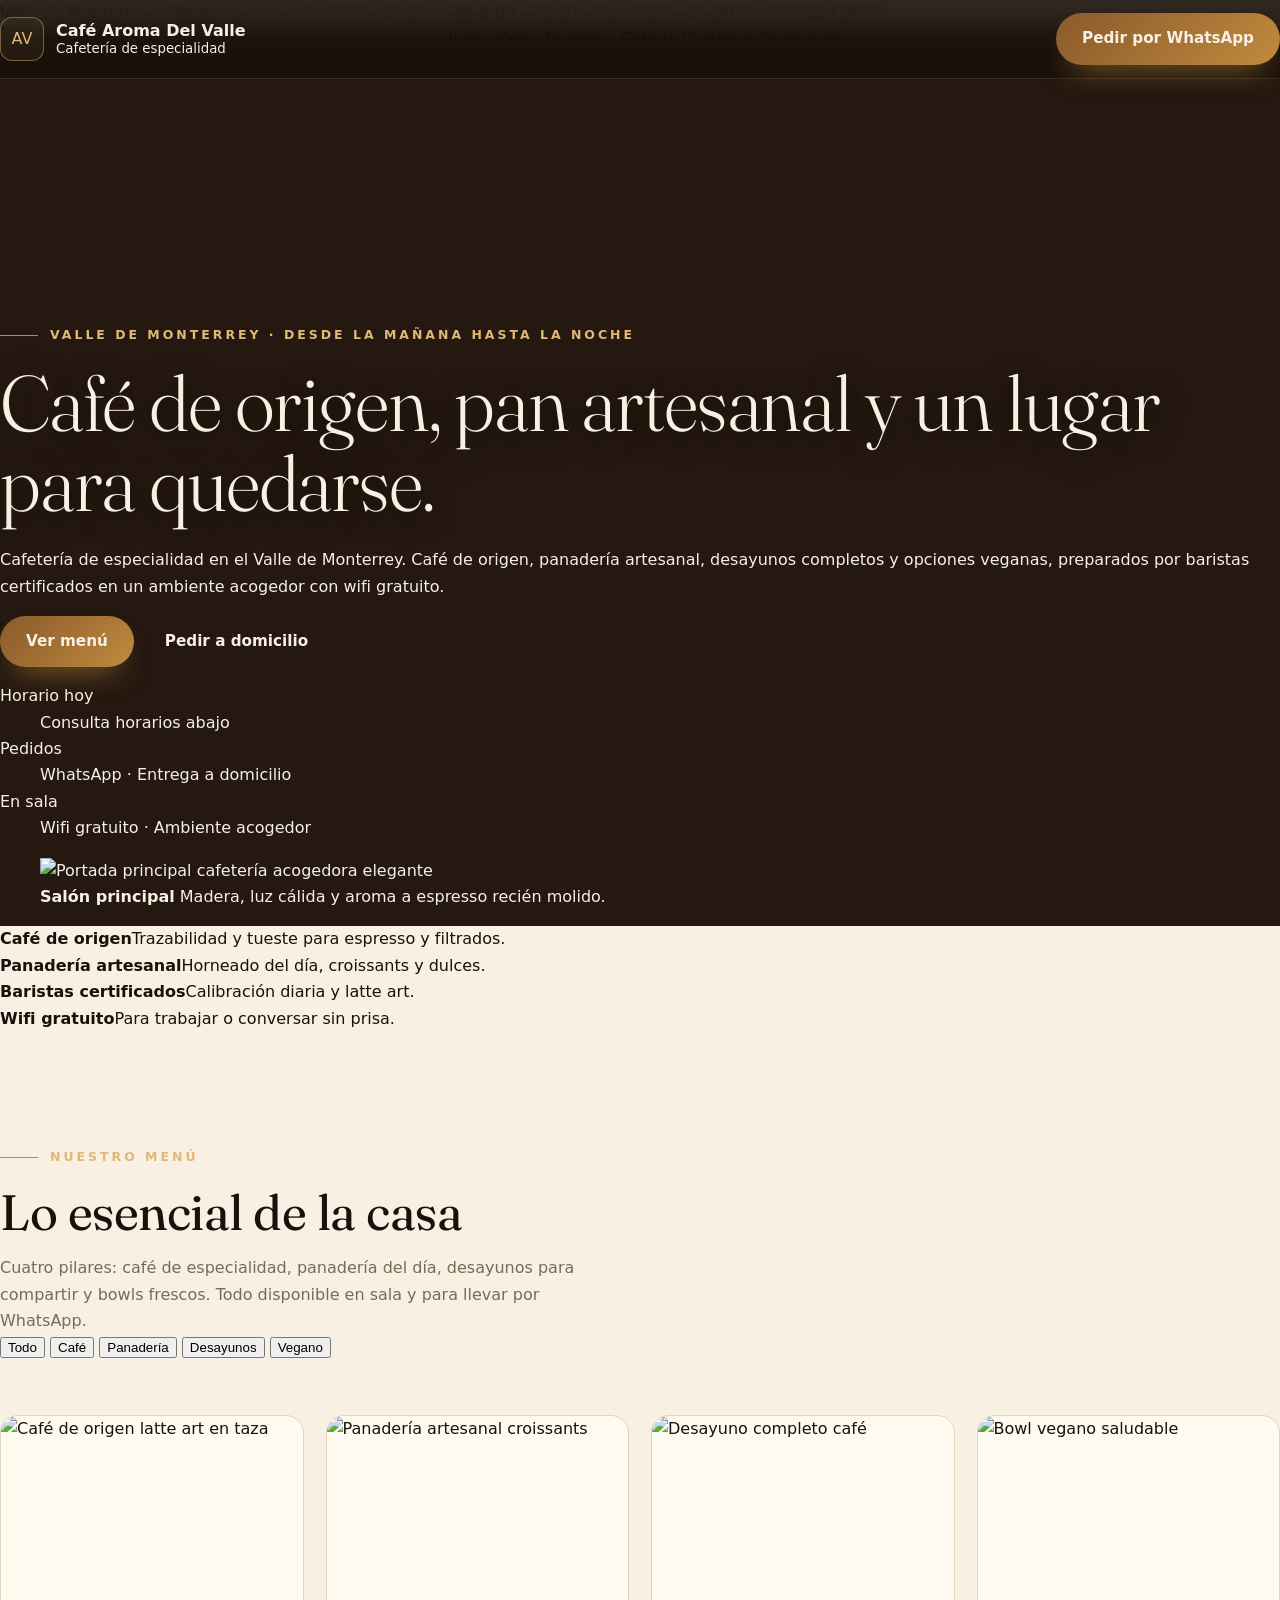
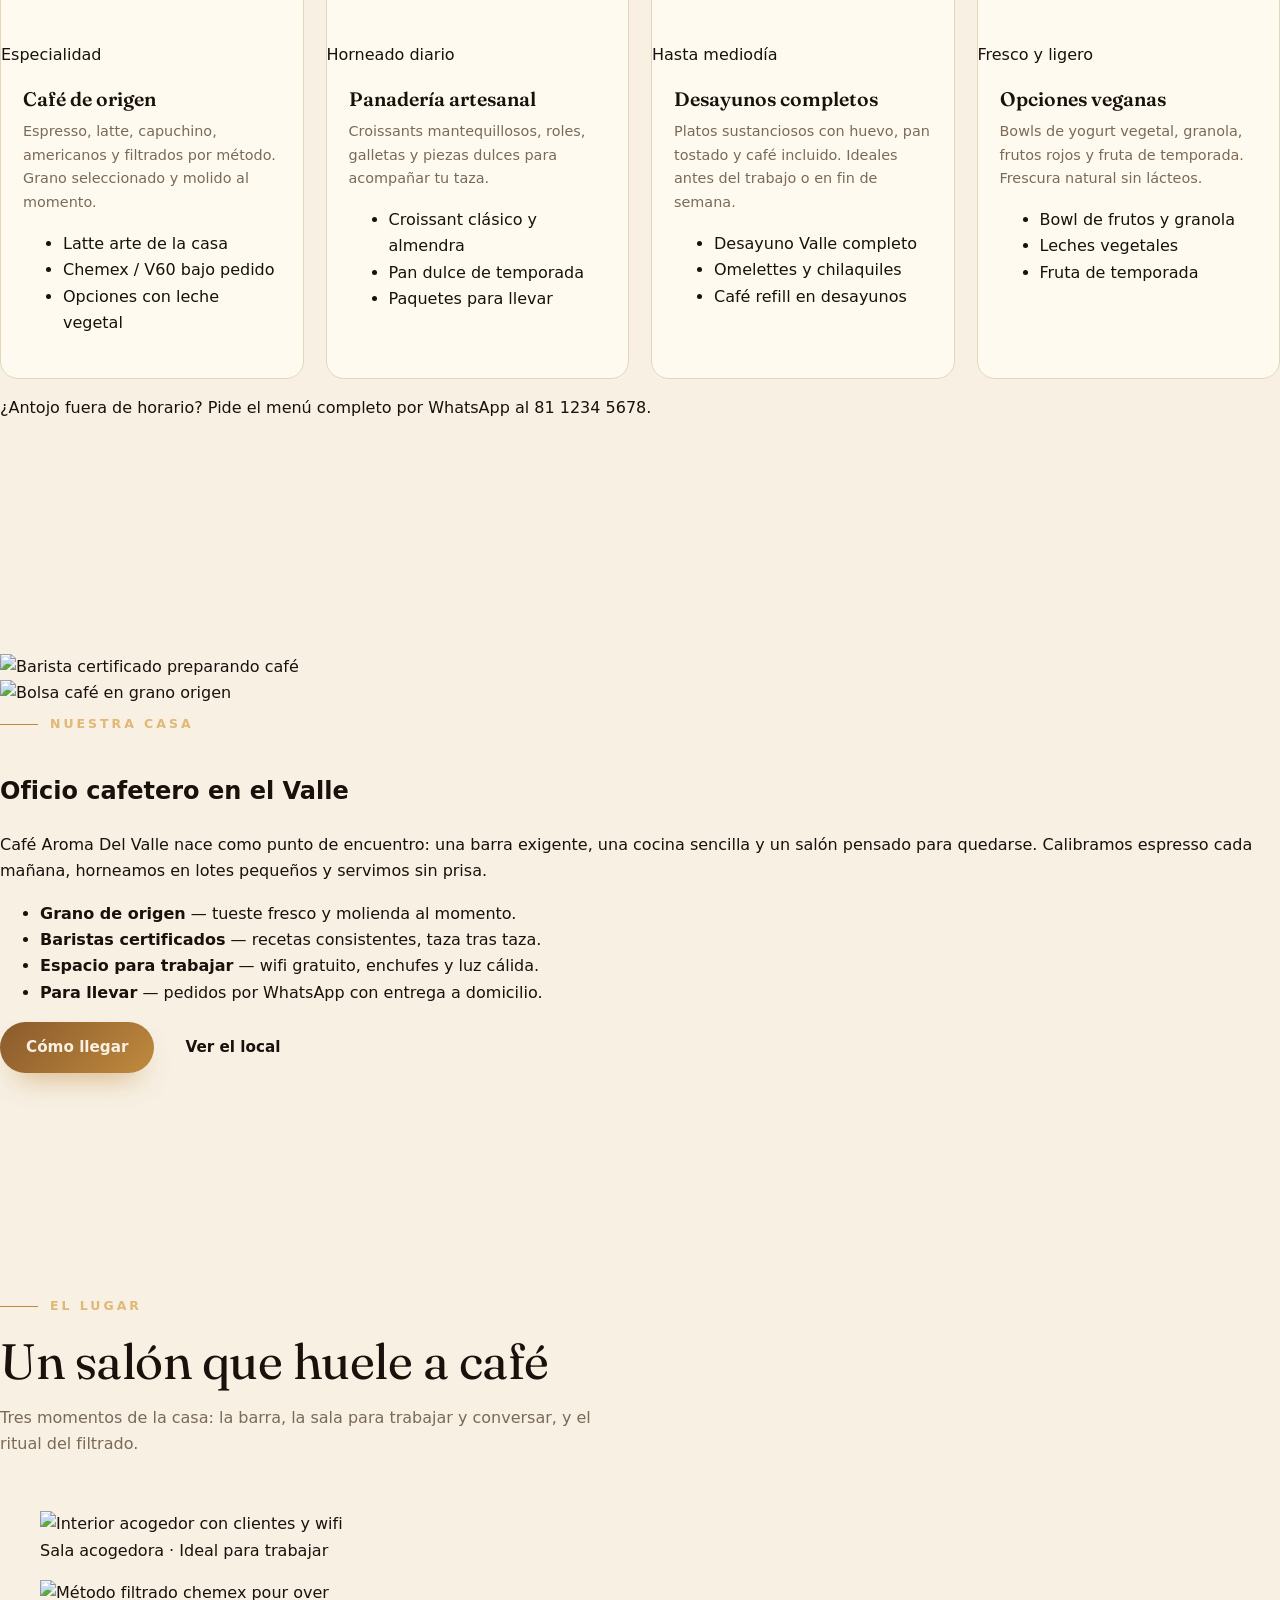
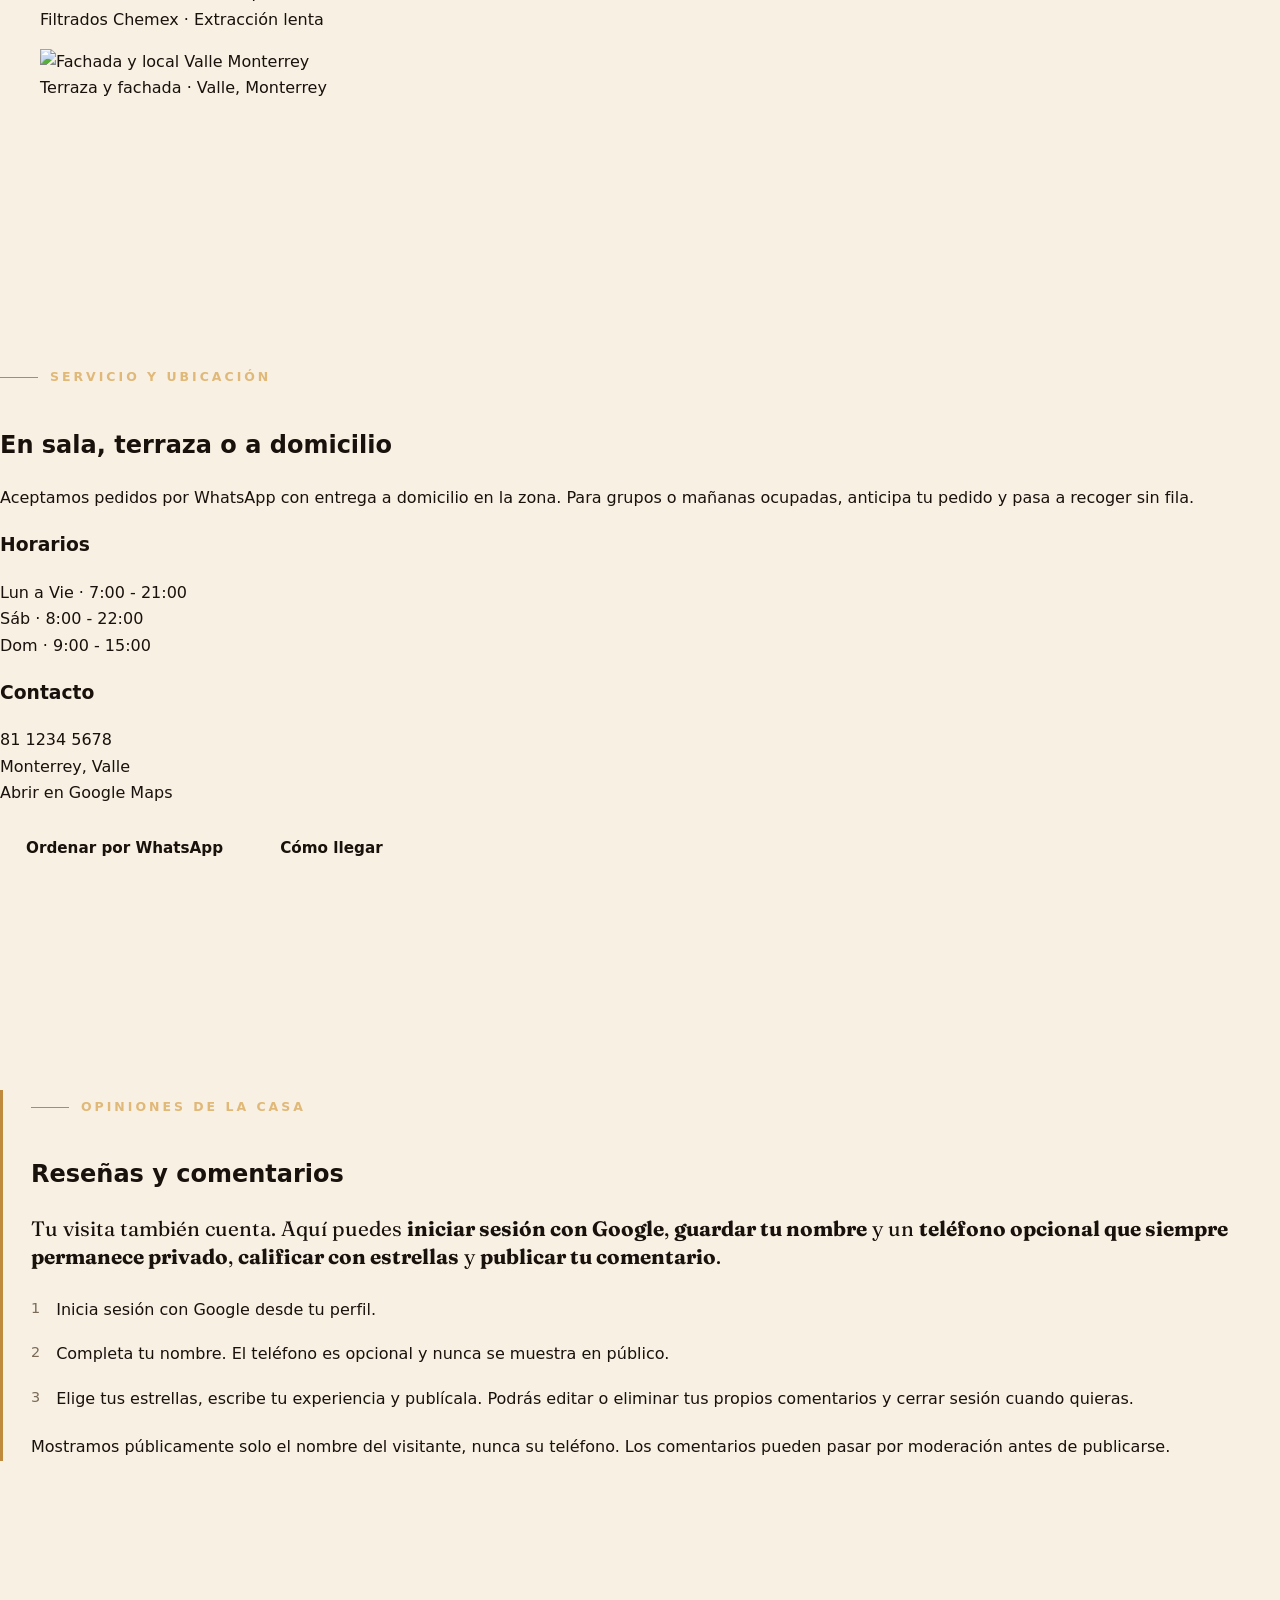
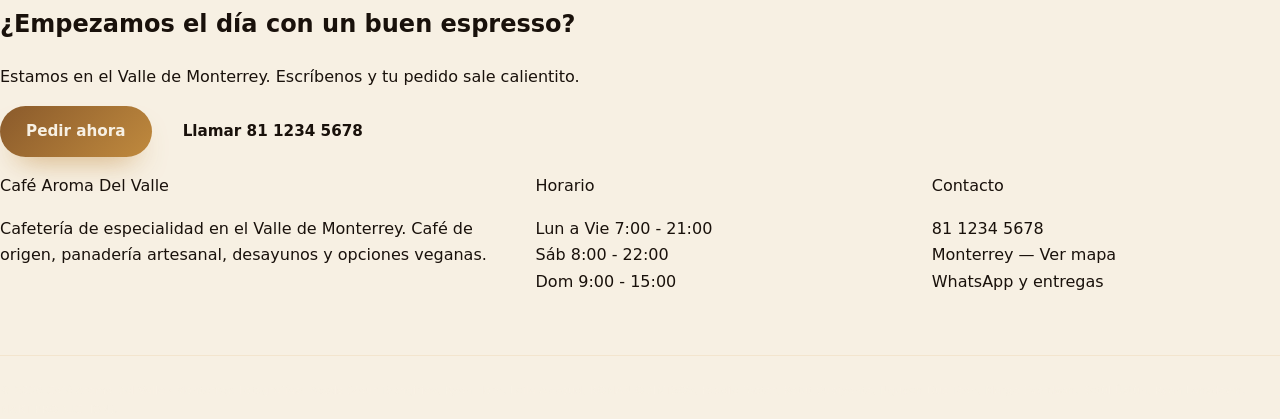
==== commit 16a9907a: "generate index.html" ====
--- a/index.html
+++ b/index.html
@@ -1,569 +1,279 @@
 <!DOCTYPE html>
-<html lang="es">
+<html lang="es-MX">
 <head>
-  <meta charset="UTF-8">
-  <meta name="viewport" content="width=device-width, initial-scale=1.0">
-  <title>Café Aroma Del Valle · Cafetería de especialidad en Monterrey</title>
-  <meta name="description" content="Café Aroma Del Valle: cafetería de especialidad en el Valle de Monterrey. Café de origen, panadería artesanal, desayunos y opciones veganas. Ambiente acogedor y pedidos por WhatsApp.">
-  <meta property="og:title" content="Café Aroma Del Valle · Cafetería de especialidad">
-  <meta property="og:description" content="Café de origen, panadería artesanal, desayunos y opciones veganas en Monterrey.">
-  <meta property="og:type" content="website">
-  <meta property="og:locale" content="es_MX">
-
-  <link rel="preconnect" href="https://fonts.googleapis.com">
-  <link rel="preconnect" href="https://fonts.gstatic.com" crossorigin>
-  <link href="https://fonts.googleapis.com/css2?family=Fraunces:ital,opsz,wght@0,9..144,300..700;1,9..144,300..700&family=Manrope:wght@400;500;600;700;800&display=swap" rel="stylesheet">
-  <link rel="stylesheet" href="styles.css">
+<meta charset="UTF-8">
+<meta name="viewport" content="width=device-width, initial-scale=1.0">
+<title>Café Aroma Del Valle — Cafetería de especialidad en Monterrey</title>
+<meta name="description" content="Cafetería de especialidad en el Valle de Monterrey. Café de origen, panadería artesanal, desayunos y opciones veganas. Baristas certificados, ambiente acogedor y wifi gratuito.">
+<link rel="preconnect" href="https://fonts.googleapis.com">
+<link rel="preconnect" href="https://fonts.gstatic.com" crossorigin>
+<link href="https://fonts.googleapis.com/css2?family=Fraunces:opsz,ital,wght@9..144,0,400;9..144,0,600;9..144,0,700;9..144,1,500&family=Inter:wght@400;500;600;700&display=swap" rel="stylesheet">
+<link rel="stylesheet" href="styles.css">
 </head>
 <body>
-
-  <a class="skip-link" href="#inicio" data-eb-editable="link" data-eb-key="index.a.1" data-eb-role="a" data-eb-kind="link">Saltar al contenido</a>
-
-  <header class="site-header" data-header>
-    <div class="container header-inner">
-      <a class="brand" href="#inicio" aria-label="Café Aroma Del Valle, inicio" data-eb-editable="link" data-eb-key="index.a.2" data-eb-role="a" data-eb-kind="link">
-        <span class="brand-mark" aria-hidden="true">
-          <svg viewBox="0 0 32 32" fill="none" xmlns="http://www.w3.org/2000/svg">
-            <path d="M6 12h14v3.5c0 4.5-3 8-7 8s-7-3.5-7-8V12Z" stroke="currentColor" stroke-width="1.8" stroke-linejoin="round"/>
-            <path d="M19 13.5c2.4 0 4 1 4 2.8 0 1.7-1.6 2.7-4 2.7" stroke="currentColor" stroke-width="1.8" stroke-linecap="round"/>
-            <path d="M9 7.5 10.6 6 12 7.5 13.6 6 15 7.5" stroke="currentColor" stroke-width="1.6" stroke-linecap="round" stroke-linejoin="round"/>
-            <path d="M16 6 17.6 4.5 19 6 20.6 4.5 22 6" stroke="currentColor" stroke-width="1.6" stroke-linecap="round" stroke-linejoin="round"/>
-            <path d="M9 26h14" stroke="currentColor" stroke-width="1.8" stroke-linecap="round"/>
-          </svg>
-        </span>
-        <span class="brand-text">
-          <span class="brand-name">Aroma <em>Del Valle</em></span>
-          <span class="brand-sub">Cafetería de especialidad · Monterrey</span>
-        </span>
-      </a>
-
-      <nav class="main-nav" id="main-nav" aria-label="Navegación principal">
-        <a href="#nosotros" data-eb-editable="link" data-eb-key="index.a.3" data-eb-role="a" data-eb-kind="link">Nosotros</a>
-        <a href="#lugar" data-eb-editable="link" data-eb-key="index.a.4" data-eb-role="a" data-eb-kind="link">El lugar</a>
-        <a href="#menu" data-eb-editable="link" data-eb-key="index.a.5" data-eb-role="a" data-eb-kind="link">Menú</a>
-        <a href="#panaderia" data-eb-editable="link" data-eb-key="index.a.6" data-eb-role="a" data-eb-kind="link">Panadería</a>
-        <a href="#resenas" data-eb-editable="link" data-eb-key="index.a.7" data-eb-role="a" data-eb-kind="link">Reseñas</a>
-        <a href="#contacto" data-eb-editable="link" data-eb-key="index.a.8" data-eb-role="a" data-eb-kind="link">Contacto</a>
-        <a class="nav-cta" href="https://wa.me/528112345678" rel="noopener" target="_blank" data-eb-editable="link" data-eb-key="index.a.9" data-eb-role="a" data-eb-kind="link">Pedir por WhatsApp</a>
-      </nav>
-
-      <div class="header-actions">
-        <a class="btn btn-outline btn-tel" href="tel:+528112345678" data-eb-editable="link" data-eb-key="index.a.10" data-eb-role="a" data-eb-kind="link">(81) 1234 5678</a>
-        <button class="nav-toggle" data-nav-toggle aria-expanded="false" aria-controls="main-nav" aria-label="Abrir menú" data-eb-editable="link" data-eb-key="index.button.11" data-eb-role="button" data-eb-kind="link">
-          <span></span><span></span><span></span>
-        </button>
-      </div>
-    </div>
-  </header>
-
-  <main id="inicio">
-
-    <section class="hero">
-      <div class="hero-media">
-        <img src="https://8f785f4a.itm-void-excepcional.pages.dev/api/itm-project-assets?file=9d6c26b2-7205-488f-87eb-b3991c91f366" alt="Interior de la cafetería con mesas y luz cálida" fetchpriority="high" data-eb-editable="image" data-eb-key="index.img.12" data-eb-role="img" data-eb-kind="image">
-      </div>
-      <div class="hero-content-wrap">
-        <div class="container hero-content">
-          <p class="eyebrow reveal" data-eb-editable="text" data-eb-key="index.p.13" data-eb-role="p" data-eb-kind="text">Cafetería de especialidad · Valle de Monterrey</p>
-          <h1 class="reveal" data-eb-editable="text" data-eb-key="index.h1.14" data-eb-role="h1" data-eb-kind="text">El aroma de un<br>gran café, <em>en el valle</em></h1>
-          <p class="hero-lead reveal" data-eb-editable="text" data-eb-key="index.p.15" data-eb-role="p" data-eb-kind="text">Café de origen, panadería artesanal, desayunos y opciones veganas en un ambiente acogedor con baristas certificados.</p>
-          <div class="hero-actions reveal">
-            <a class="btn btn-gold" href="#menu" data-eb-editable="link" data-eb-key="index.a.16" data-eb-role="a" data-eb-kind="link">Explorar el menú</a>
-            <a class="btn btn-glass" href="https://wa.me/528112345678" rel="noopener" target="_blank" data-eb-editable="link" data-eb-key="index.a.17" data-eb-role="a" data-eb-kind="link">
-              <svg viewBox="0 0 24 24" aria-hidden="true"><path fill="currentColor" d="M12 2a10 10 0 0 0-8.6 15.1L2 22l5-1.3A10 10 0 1 0 12 2Zm0 18.2a8.1 8.1 0 0 1-4.2-1.2l-.3-.2-3 .8.8-2.9-.2-.3A8.2 8.2 0 1 1 12 20.2Zm4.5-6.1c-.2-.1-1.5-.7-1.7-.8-.2-.1-.4-.1-.6.1-.2.2-.7.8-.8 1-.1.1-.3.2-.5.1a6.5 6.5 0 0 1-3.3-2.9c-.3-.4 0-.6.1-.8l.4-.6c.1-.2.1-.3 0-.5l-.8-1.9c-.2-.5-.4-.4-.6-.4h-.5c-.2 0-.5.1-.7.3-.9.9-1.2 2-.5 3.2a12 12 0 0 0 4.6 4.3 9.5 9.5 0 0 0 3.4 1.2c.8.1 1.4-.1 1.9-.6.3-.3.4-.7.3-.9-.1-.1-.2-.1-.4-.2Z"/></svg>
-              Pedir por WhatsApp
-            </a>
-          </div>
-          <ul class="hero-badges reveal" aria-label="Lo que ofrecemos">
-            <li>Café de origen</li>
-            <li>Panadería artesanal</li>
-            <li>Opciones veganas</li>
-            <li>Wifi gratuito</li>
-          </ul>
-        </div>
-      </div>
-      <div class="hero-scroll" aria-hidden="true"><span></span></div>
-    </section>
-
-    <section class="intro-strip" aria-label="Horario y ubicación">
-      <div class="container intro-grid">
-        <div class="intro-item">
-          <svg viewBox="0 0 24 24" aria-hidden="true"><path fill="none" stroke="currentColor" stroke-width="1.8" d="M12 21s-7-5.5-7-11a7 7 0 0 1 14 0c0 5.5-7 11-7 11Z"/><circle cx="12" cy="10" r="2.6" fill="none" stroke="currentColor" stroke-width="1.8"/></svg>
-          <div><strong>Valle de Monterrey</strong><span>Monterrey, Nuevo León</span></div>
-        </div>
-        <div class="intro-item">
-          <svg viewBox="0 0 24 24" aria-hidden="true"><circle cx="12" cy="12" r="9" fill="none" stroke="currentColor" stroke-width="1.8"/><path fill="none" stroke="currentColor" stroke-width="1.8" stroke-linecap="round" d="M12 7v5l3.2 2"/></svg>
-          <div><strong>Lun a Vie 7:00 - 21:00</strong><span>Sáb 8:00 - 22:00 · Dom 9:00 - 15:00</span></div>
-        </div>
-        <div class="intro-item">
-          <svg viewBox="0 0 24 24" aria-hidden="true"><path fill="none" stroke="currentColor" stroke-width="1.8" stroke-linecap="round" stroke-linejoin="round" d="M5 4h4l2 5-2.3 1.6a12 12 0 0 0 5.7 5.7L16 14l5 2v4a2 2 0 0 1-2.2 2A17 17 0 0 1 3 7.2 2 2 0 0 1 5 4Z"/></svg>
-          <div><strong>Pedidos por WhatsApp</strong><span>Entrega a domicilio · (81) 1234 5678</span></div>
-        </div>
-      </div>
-    </section>
-
-    <section id="nosotros" class="section about">
-      <div class="container">
-        <div class="section-head">
-          <p class="eyebrow" data-eb-editable="text" data-eb-key="index.p.18" data-eb-role="p" data-eb-kind="text">01 · Nosotros</p>
-          <h2 data-eb-editable="text" data-eb-key="index.h2.19" data-eb-role="h2" data-eb-kind="text">Especialidad, <em>calidez</em> y buen café</h2>
-        </div>
-        <div class="about-grid">
-          <div class="about-media reveal">
-            <img src="https://8f785f4a.itm-void-excepcional.pages.dev/api/itm-project-assets?file=e10d7c70-3fc3-4cae-8dee-23ba30b5ed49" alt="Barista preparando café de especialidad" loading="lazy" data-eb-editable="image" data-eb-key="index.img.20" data-eb-role="img" data-eb-kind="image">
-            <div class="about-flag">
-              <span class="flag-label">Baristas certificados</span>
-              <span class="flag-value">Café servido con técnica</span>
-            </div>
-          </div>
-          <div class="about-copy reveal">
-            <p class="dropcap" data-eb-editable="text" data-eb-key="index.p.21" data-eb-role="p" data-eb-kind="text">Somos una cafetería de especialidad en el Valle de Monterrey. Trabajamos café de origen, elaboramos panadería artesanal todos los días y cocinamos desayunos para empezar bien la mañana.</p>
-            <p data-eb-editable="text" data-eb-key="index.p.22" data-eb-role="p" data-eb-kind="text">Tenemos opciones veganas en mesa y para llevar, un ambiente acogedor pensado para quedarse a trabajar o a conversar, baristas certificados y wifi gratuito.</p>
-            <ul class="feature-list">
-              <li>
-                <span class="feature-ic" aria-hidden="true">✓</span>
-                <div><strong>Café de origen</strong><span>Granos seleccionados y tostados con intención.</span></div>
-              </li>
-              <li>
-                <span class="feature-ic" aria-hidden="true">✓</span>
-                <div><strong>Panadería artesanal</strong><span>Horneada diariamente en el lugar.</span></div>
-              </li>
-              <li>
-                <span class="feature-ic" aria-hidden="true">✓</span>
-                <div><strong>Desayunos y vegano</strong><span>De la cocina a tu mesa, con opciones para todxs.</span></div>
-              </li>
-            </ul>
-            <a class="text-link" href="#menu" data-eb-editable="link" data-eb-key="index.a.23" data-eb-role="a" data-eb-kind="link">Ver la carta completa
-              <svg viewBox="0 0 24 24" aria-hidden="true"><path fill="none" stroke="currentColor" stroke-width="2" stroke-linecap="round" stroke-linejoin="round" d="M5 12h14m-6-6 6 6-6 6"/></svg>
-            </a>
-          </div>
-        </div>
-      </div>
-    </section>
-
-    <section id="lugar" class="section place">
-      <div class="container">
-        <div class="section-head split">
-          <div>
-            <p class="eyebrow" data-eb-editable="text" data-eb-key="index.p.24" data-eb-role="p" data-eb-kind="text">02 · El lugar</p>
-            <h2 data-eb-editable="text" data-eb-key="index.h2.25" data-eb-role="h2" data-eb-kind="text">Un espacio para <em>quedarse</em></h2>
-          </div>
-          <p class="section-note" data-eb-editable="text" data-eb-key="index.p.26" data-eb-role="p" data-eb-kind="text">Ladrillo, madera, luz natural y el aroma del café recién molido. Un rincón tranquilo en el valle para trabajar, leer o reunirte.</p>
-        </div>
-
-        <div class="place-grid">
-          <figure class="place-card tall reveal">
-            <img src="https://itm-void-excepcional.pages.dev/api/itm-project-assets?file=3a1cd85e-238e-44e8-bdfb-e5316215ec1d" alt="Interior de cafetería con pared de ladrillo, estantería de café y clientes relax" loading="lazy" data-eb-editable="image" data-eb-key="index.img.27" data-eb-role="img" data-eb-kind="image">
-            <figcaption>Pared de ladrillo y estantería de café</figcaption>
-          </figure>
-          <figure class="place-card reveal">
-            <img src="https://itm-void-excepcional.pages.dev/api/itm-project-assets?file=301b4b41-a2b3-4a4e-939b-ee1c4879537a" alt="Terraza de cafetería con plantas y mesas de madera bajo luz natural" loading="lazy" data-eb-editable="image" data-eb-key="index.img.28" data-eb-role="img" data-eb-kind="image">
-            <figcaption>Terraza con plantas y mesas de madera</figcaption>
-          </figure>
-          <figure class="place-card reveal">
-            <img src="https://itm-void-excepcional.pages.dev/api/itm-project-assets?file=dedb754c-cbdd-4aa8-b8d0-1f2723c79d06" alt="Vista exterior de la cafetería en el Valle de Monterrey" loading="lazy" data-eb-editable="image" data-eb-key="index.img.29" data-eb-role="img" data-eb-kind="image">
-            <figcaption>Vista exterior en el valle</figcaption>
-          </figure>
-          <figure class="place-card reveal">
-            <img src="https://itm-void-excepcional.pages.dev/api/itm-project-assets?file=68c3f11c-a2a3-4164-8db7-9b88d57aa328" alt="Mesas de catación de café con cucharas y tazas" loading="lazy" data-eb-editable="image" data-eb-key="index.img.30" data-eb-role="img" data-eb-kind="image">
-            <figcaption>Mesas de catación para degustar origen</figcaption>
-          </figure>
-          <figure class="place-card reveal">
-            <img src="https://itm-void-excepcional.pages.dev/api/itm-project-assets?file=1cc31910-7587-4d82-a498-6e8309b23bf3" alt="Interior con pared de ladrillo y estantería de café" loading="lazy" data-eb-editable="image" data-eb-key="index.img.31" data-eb-role="img" data-eb-kind="image">
-            <figcaption>Estantería de café de especialidad</figcaption>
-          </figure>
-          <figure class="place-card tall reveal">
-            <img src="https://itm-void-excepcional.pages.dev/api/itm-project-assets?file=d18438c6-9d62-4551-8b85-8c607fa4b947" alt="Detalle de latte art" loading="lazy" data-eb-editable="image" data-eb-key="index.img.32" data-eb-role="img" data-eb-kind="image">
-            <figcaption>Detalle de latte art</figcaption>
-          </figure>
-        </div>
-      </div>
-    </section>
-
-    <section id="menu" class="section menu">
-      <div class="container">
-        <div class="section-head">
-          <p class="eyebrow" data-eb-editable="text" data-eb-key="index.p.33" data-eb-role="p" data-eb-kind="text">03 · Menú</p>
-          <h2 data-eb-editable="text" data-eb-key="index.h2.34" data-eb-role="h2" data-eb-kind="text">La carta de <em>hoy</em></h2>
-          <p class="section-sub" data-eb-editable="text" data-eb-key="index.p.35" data-eb-role="p" data-eb-kind="text">Precios disponibles en el establecimiento y por WhatsApp.</p>
-        </div>
-
-        <div class="menu-filters reveal" role="tablist" aria-label="Filtrar menú por categoría" data-menu-filters>
-          <button class="filter-btn is-active" data-filter="all" aria-pressed="true" data-eb-editable="link" data-eb-key="index.button.36" data-eb-role="button" data-eb-kind="link">Todo</button>
-          <button class="filter-btn" data-filter="cafes" aria-pressed="false" data-eb-editable="link" data-eb-key="index.button.37" data-eb-role="button" data-eb-kind="link">Cafés</button>
-          <button class="filter-btn" data-filter="desayunos" aria-pressed="false" data-eb-editable="link" data-eb-key="index.button.38" data-eb-role="button" data-eb-kind="link">Desayunos</button>
-          <button class="filter-btn" data-filter="panaderia" aria-pressed="false" data-eb-editable="link" data-eb-key="index.button.39" data-eb-role="button" data-eb-kind="link">Panadería y postres</button>
-          <button class="filter-btn" data-filter="vegano" aria-pressed="false" data-eb-editable="link" data-eb-key="index.button.40" data-eb-role="button" data-eb-kind="link">Vegano</button>
-        </div>
-
-        <div class="menu-grid" data-menu-grid>
-
-          <article class="menu-card reveal" data-category="cafes">
-            <div class="menu-media">
-              <img src="https://images.pexels.com/photos/32795273/pexels-photo-32795273.jpeg" alt="Café espresso en taza blanca" loading="lazy" data-eb-editable="image" data-eb-key="index.img.41" data-eb-role="img" data-eb-kind="image">
-              <span class="menu-tag">Cafés</span>
-            </div>
-            <div class="menu-body">
-              <h3 data-eb-editable="text" data-eb-key="index.h3.42" data-eb-role="h3" data-eb-kind="text">Espresso clásico</h3>
-              <p data-eb-editable="text" data-eb-key="index.p.43" data-eb-role="p" data-eb-kind="text">Doble de café de origen con crema dorada y cuerpo envolvente.</p>
-            </div>
-          </article>
-
-          <article class="menu-card reveal" data-category="cafes">
-            <div class="menu-media">
-              <img src="https://images.pexels.com/photos/4927237/pexels-photo-4927237.jpeg" alt="Cappuccino con latte art" loading="lazy" data-eb-editable="image" data-eb-key="index.img.44" data-eb-role="img" data-eb-kind="image">
-              <span class="menu-tag">Cafés</span>
-            </div>
-            <div class="menu-body">
-              <h3 data-eb-editable="text" data-eb-key="index.h3.45" data-eb-role="h3" data-eb-kind="text">Cappuccino</h3>
-              <p data-eb-editable="text" data-eb-key="index.p.46" data-eb-role="p" data-eb-kind="text">Espresso, leche vaporizada y una capa de espuma sedosa.</p>
-            </div>
-          </article>
-
-          <article class="menu-card reveal" data-category="cafes">
-            <div class="menu-media">
-              <img src="https://itm-void-excepcional.pages.dev/api/itm-project-assets?file=6a8996e6-e2ce-473c-b45a-f9d8ef2d9ca5" alt="Café de especialidad con latte art" loading="lazy" data-eb-editable="image" data-eb-key="index.img.47" data-eb-role="img" data-eb-kind="image">
-              <span class="menu-tag">Cafés</span>
-            </div>
-            <div class="menu-body">
-              <h3 data-eb-editable="text" data-eb-key="index.h3.48" data-eb-role="h3" data-eb-kind="text">Latte art de la casa</h3>
-              <p data-eb-editable="text" data-eb-key="index.p.49" data-eb-role="p" data-eb-kind="text">Latte suave con arte en la taza, servido por nuestros baristas.</p>
-            </div>
-          </article>
-
-          <article class="menu-card reveal" data-category="cafes">
-            <div class="menu-media">
-              <img src="https://itm-void-excepcional.pages.dev/api/itm-project-assets?file=4c34b17a-580b-4ada-aa77-c538ec0db4cc" alt="Café de método pour over" loading="lazy" data-eb-editable="image" data-eb-key="index.img.50" data-eb-role="img" data-eb-kind="image">
-              <span class="menu-tag">Cafés</span>
-            </div>
-            <div class="menu-body">
-              <h3 data-eb-editable="text" data-eb-key="index.h3.51" data-eb-role="h3" data-eb-kind="text">Pour over</h3>
-              <p data-eb-editable="text" data-eb-key="index.p.52" data-eb-role="p" data-eb-kind="text">Extracción por método manual, lenta y aromática, de café de especialidad.</p>
-            </div>
-          </article>
-
-          <article class="menu-card reveal" data-category="cafes">
-            <div class="menu-media">
-              <img src="https://images.pexels.com/photos/18997241/pexels-photo-18997241.jpeg" alt="Cold brew con hielo" loading="lazy" data-eb-editable="image" data-eb-key="index.img.53" data-eb-role="img" data-eb-kind="image">
-              <span class="menu-tag">Cafés</span>
-            </div>
-            <div class="menu-body">
-              <h3 data-eb-editable="text" data-eb-key="index.h3.54" data-eb-role="h3" data-eb-kind="text">Cold brew</h3>
-              <p data-eb-editable="text" data-eb-key="index.p.55" data-eb-role="p" data-eb-kind="text">Extracción en frío, refrescante y de baja acidez. Suave a cada sorbo.</p>
-            </div>
-          </article>
-
-          <article class="menu-card reveal" data-category="cafes">
-            <div class="menu-media">
-              <img src="https://images.pexels.com/photos/911810/pexels-photo-911810.jpeg" alt="Matcha latte" loading="lazy" data-eb-editable="image" data-eb-key="index.img.56" data-eb-role="img" data-eb-kind="image">
-              <span class="menu-tag">Cafés</span>
-            </div>
-            <div class="menu-body">
-              <h3 data-eb-editable="text" data-eb-key="index.h3.57" data-eb-role="h3" data-eb-kind="text">Matcha latte</h3>
-              <p data-eb-editable="text" data-eb-key="index.p.58" data-eb-role="p" data-eb-kind="text">Té matcha batido con leche, cremoso y vibrante.</p>
-            </div>
-          </article>
-
-          <article class="menu-card reveal" data-category="desayunos">
-            <div class="menu-media">
-              <img src="https://images.pexels.com/photos/38024953/pexels-photo-38024953.jpeg" alt="Desayuno completo de la casa" loading="lazy" data-eb-editable="image" data-eb-key="index.img.59" data-eb-role="img" data-eb-kind="image">
-              <span class="menu-tag">Desayunos</span>
-            </div>
-            <div class="menu-body">
-              <h3 data-eb-editable="text" data-eb-key="index.h3.60" data-eb-role="h3" data-eb-kind="text">Desayuno de la casa</h3>
-              <p data-eb-editable="text" data-eb-key="index.p.61" data-eb-role="p" data-eb-kind="text">Huevos, tostadas, aguacate y acompañamientos frescos del día.</p>
-            </div>
-          </article>
-
-          <article class="menu-card reveal" data-category="desayunos">
-            <div class="menu-media">
-              <img src="https://itm-void-excepcional.pages.dev/api/itm-project-assets?file=ee3d98af-9adb-4d76-9c01-5e8f0b47ce57" alt="Chilaquiles con café" loading="lazy" data-eb-editable="image" data-eb-key="index.img.62" data-eb-role="img" data-eb-kind="image">
-              <span class="menu-tag">Desayunos</span>
-            </div>
-            <div class="menu-body">
-              <h3 data-eb-editable="text" data-eb-key="index.h3.63" data-eb-role="h3" data-eb-kind="text">Chilaquiles con café</h3>
-              <p data-eb-editable="text" data-eb-key="index.p.64" data-eb-role="p" data-eb-kind="text">Chilaquiles rojos o verdes acompañados de café de especialidad.</p>
-            </div>
-          </article>
-
-          <article class="menu-card reveal" data-category="desayunos">
-            <div class="menu-media">
-              <img src="https://images.pexels.com/photos/20219962/pexels-photo-20219962.jpeg" alt="Sándwich artesanal" loading="lazy" data-eb-editable="image" data-eb-key="index.img.65" data-eb-role="img" data-eb-kind="image">
-              <span class="menu-tag">Desayunos</span>
-            </div>
-            <div class="menu-body">
-              <h3 data-eb-editable="text" data-eb-key="index.h3.66" data-eb-role="h3" data-eb-kind="text">Sándwich artesanal</h3>
-              <p data-eb-editable="text" data-eb-key="index.p.67" data-eb-role="p" data-eb-kind="text">Pan artesanal, vegetales frescos y aderezos de la casa.</p>
-            </div>
-          </article>
-
-          <article class="menu-card reveal" data-category="panaderia">
-            <div class="menu-media">
-              <img src="https://itm-void-excepcional.pages.dev/api/itm-project-assets?file=4a40467c-8717-4b0f-994e-df0ed84c121d" alt="Panadería artesanal recién horneada" loading="lazy" data-eb-editable="image" data-eb-key="index.img.68" data-eb-role="img" data-eb-kind="image">
-              <span class="menu-tag">Panadería</span>
-            </div>
-            <div class="menu-body">
-              <h3 data-eb-editable="text" data-eb-key="index.h3.69" data-eb-role="h3" data-eb-kind="text">Panadería artesanal</h3>
-              <p data-eb-editable="text" data-eb-key="index.p.70" data-eb-role="p" data-eb-kind="text">Croissants, pan dulce y baguettes recién horneados cada día.</p>
-            </div>
-          </article>
-
-          <article class="menu-card reveal" data-category="panaderia">
-            <div class="menu-media">
-              <img src="https://images.pexels.com/photos/30925474/pexels-photo-30925474.jpeg" alt="Cheesecake de la casa con café" loading="lazy" data-eb-editable="image" data-eb-key="index.img.71" data-eb-role="img" data-eb-kind="image">
-              <span class="menu-tag">Postres</span>
-            </div>
-            <div class="menu-body">
-              <h3 data-eb-editable="text" data-eb-key="index.h3.72" data-eb-role="h3" data-eb-kind="text">Cheesecake de la casa</h3>
-              <p data-eb-editable="text" data-eb-key="index.p.73" data-eb-role="p" data-eb-kind="text">Porción cremosa que se disfruta con un café de especialidad.</p>
-            </div>
-          </article>
-
-          <article class="menu-card reveal" data-category="panaderia">
-            <div class="menu-media">
-              <img src="https://itm-void-excepcional.pages.dev/api/itm-project-assets?file=be5dd427-9355-4c82-8a78-1943d4a0c821" alt="Vitrina de panadería artesanal" loading="lazy" data-eb-editable="image" data-eb-key="index.img.74" data-eb-role="img" data-eb-kind="image">
-              <span class="menu-tag">Panadería</span>
-            </div>
-            <div class="menu-body">
-              <h3 data-eb-editable="text" data-eb-key="index.h3.75" data-eb-role="h3" data-eb-kind="text">Vitrina del día</h3>
-              <p data-eb-editable="text" data-eb-key="index.p.76" data-eb-role="p" data-eb-kind="text">Una variedad de pan y repostería que cambia todos los días.</p>
-            </div>
-          </article>
-
-          <article class="menu-card reveal" data-category="vegano">
-            <div class="menu-media">
-              <img src="https://itm-void-excepcional.pages.dev/api/itm-project-assets?file=a599b91a-a465-4595-8264-1552299a7720" alt="Bowl vegano de breakfast" loading="lazy" data-eb-editable="image" data-eb-key="index.img.77" data-eb-role="img" data-eb-kind="image">
-              <span class="menu-tag">Vegano</span>
-            </div>
-            <div class="menu-body">
-              <h3 data-eb-editable="text" data-eb-key="index.h3.78" data-eb-role="h3" data-eb-kind="text">Bowl vegano de breakfast</h3>
-              <p data-eb-editable="text" data-eb-key="index.p.79" data-eb-role="p" data-eb-kind="text">Avena, granola y fruta fresca con bebida vegetal.</p>
-            </div>
-          </article>
-
-          <article class="menu-card reveal" data-category="vegano">
-            <div class="menu-media">
-              <img src="https://itm-void-excepcional.pages.dev/api/itm-project-assets?file=79455095-fa5d-47f5-8d58-bb03013393f0" alt="Bowl vegano colorido con granola, frutas frescas y açaí" loading="lazy" data-eb-editable="image" data-eb-key="index.img.80" data-eb-role="img" data-eb-kind="image">
-              <span class="menu-tag">Vegano</span>
-            </div>
-            <div class="menu-body">
-              <h3 data-eb-editable="text" data-eb-key="index.h3.81" data-eb-role="h3" data-eb-kind="text">Bowl de açaí</h3>
-              <p data-eb-editable="text" data-eb-key="index.p.82" data-eb-role="p" data-eb-kind="text">Açaí, granola, frutas frescas y toppings crujientes.</p>
-            </div>
-          </article>
-
-          <article class="menu-card reveal" data-category="vegano">
-            <div class="menu-media">
-              <img src="https://itm-void-excepcional.pages.dev/api/itm-project-assets?file=435575ff-8529-4fc0-b84f-02cf22dfd14d" alt="Tofu scramble vegano con vegetales y pan integral" loading="lazy" data-eb-editable="image" data-eb-key="index.img.83" data-eb-role="img" data-eb-kind="image">
-              <span class="menu-tag">Vegano</span>
-            </div>
-            <div class="menu-body">
-              <h3 data-eb-editable="text" data-eb-key="index.h3.84" data-eb-role="h3" data-eb-kind="text">Tofu scramble</h3>
-              <p data-eb-editable="text" data-eb-key="index.p.85" data-eb-role="p" data-eb-kind="text">Tofu revuelto con vegetales y pan integral tostado.</p>
-            </div>
-          </article>
-
-          <article class="menu-card reveal" data-category="cafes">
-            <div class="menu-media">
-              <img src="https://images.pexels.com/photos/13427787/pexels-photo-13427787.jpeg" alt="Smoothie de frutas frescas" loading="lazy" data-eb-editable="image" data-eb-key="index.img.86" data-eb-role="img" data-eb-kind="image">
-              <span class="menu-tag">Refrescos</span>
-            </div>
-            <div class="menu-body">
-              <h3 data-eb-editable="text" data-eb-key="index.h3.87" data-eb-role="h3" data-eb-kind="text">Smoothie de frutas</h3>
-              <p data-eb-editable="text" data-eb-key="index.p.88" data-eb-role="p" data-eb-kind="text">Frutos rojos con menta, natural y refrescante.</p>
-            </div>
-          </article>
-
-        </div>
-      </div>
-    </section>
-
-    <section id="panaderia" class="section bake">
-      <div class="container">
-        <div class="section-head">
-          <p class="eyebrow" data-eb-editable="text" data-eb-key="index.p.89" data-eb-role="p" data-eb-kind="text">04 · Panadería y tienda</p>
-          <h2 data-eb-editable="text" data-eb-key="index.h2.90" data-eb-role="h2" data-eb-kind="text">Horneado <em>en casa</em>, café para llevar</h2>
-          <p class="section-sub" data-eb-editable="text" data-eb-key="index.p.91" data-eb-role="p" data-eb-kind="text">Llévate el sabor del valle: pan artesanal, repostería del día y granos de café de origen para preparar en tu cocina.</p>
-        </div>
-        <div class="bake-grid">
-          <figure class="bake-card wide-img reveal">
-            <img src="https://itm-void-excepcional.pages.dev/api/itm-project-assets?file=be5dd427-9355-4c82-8a78-1943d4a0c821" alt="Vitrina de panadería artesanal" loading="lazy" data-eb-editable="image" data-eb-key="index.img.92" data-eb-role="img" data-eb-kind="image">
-            <figcaption>
-              <h3 data-eb-editable="text" data-eb-key="index.h3.93" data-eb-role="h3" data-eb-kind="text">Repostería del día</h3>
-              <p data-eb-editable="text" data-eb-key="index.p.94" data-eb-role="p" data-eb-kind="text">Pan y pastelería artesanal frente a ti, recién salida del horno.</p>
-            </figcaption>
-          </figure>
-          <figure class="bake-card reveal">
-            <img src="https://itm-void-excepcional.pages.dev/api/itm-project-assets?file=4a40467c-8717-4b0f-994e-df0ed84c121d" alt="Panadería artesanal recién horneada" loading="lazy" data-eb-editable="image" data-eb-key="index.img.95" data-eb-role="img" data-eb-kind="image">
-            <figcaption>
-              <h3 data-eb-editable="text" data-eb-key="index.h3.96" data-eb-role="h3" data-eb-kind="text">Pan artesanal</h3>
-              <p data-eb-editable="text" data-eb-key="index.p.97" data-eb-role="p" data-eb-kind="text">Elaborado con masa madre y harinas seleccionadas.</p>
-            </figcaption>
-          </figure>
-          <figure class="bake-card reveal">
-            <img src="https://itm-void-excepcional.pages.dev/api/itm-project-assets?file=17eb13cb-a7ee-49a7-a109-41243b6ce3ab" alt="Granos de café de origen" loading="lazy" data-eb-editable="image" data-eb-key="index.img.98" data-eb-role="img" data-eb-kind="image">
-            <figcaption>
-              <h3 data-eb-editable="text" data-eb-key="index.h3.99" data-eb-role="h3" data-eb-kind="text">Café de origen en grano</h3>
-              <p data-eb-editable="text" data-eb-key="index.p.100" data-eb-role="p" data-eb-kind="text">Pregunta por el lote de la semana y llévatelo molido o en grano.</p>
-            </figcaption>
-          </figure>
-        </div>
-      </div>
-    </section>
-
-    <section class="order" id="pedidos">
-      <div class="order-bg" aria-hidden="true">
-        <img src="https://itm-void-excepcional.pages.dev/api/itm-project-assets?file=1cc31910-7587-4d82-a498-6e8309b23bf3" alt="" loading="lazy" data-eb-editable="image" data-eb-key="index.img.101" data-eb-role="img" data-eb-kind="image">
-      </div>
-      <div class="container order-content">
-        <p class="eyebrow light reveal" data-eb-editable="text" data-eb-key="index.p.102" data-eb-role="p" data-eb-kind="text">05 · Pedidos y entrega</p>
-        <h2 class="reveal" data-eb-editable="text" data-eb-key="index.h2.103" data-eb-role="h2" data-eb-kind="text">Pide por WhatsApp y <em>te lo llevamos</em></h2>
-        <p class="reveal" data-eb-editable="text" data-eb-key="index.p.104" data-eb-role="p" data-eb-kind="text">Aceptamos pedidos por WhatsApp con entrega a domicilio. Ordénalo hoy y disfruta del café, el pan y los desayunos en tu casa o en la oficina.</p>
-        <div class="order-actions reveal">
-          <a class="btn btn-gold" href="https://wa.me/528112345678" rel="noopener" target="_blank" data-eb-editable="link" data-eb-key="index.a.105" data-eb-role="a" data-eb-kind="link">Pedir por WhatsApp</a>
-          <a class="btn btn-glass" href="tel:+528112345678" data-eb-editable="link" data-eb-key="index.a.106" data-eb-role="a" data-eb-kind="link">Llamar al (81) 1234 5678</a>
-        </div>
-      </div>
-    </section>
-
-    <section id="resenas" class="section reviews">
-      <div class="container">
-        <div class="section-head">
-          <p class="eyebrow" data-eb-editable="text" data-eb-key="index.p.107" data-eb-role="p" data-eb-kind="text">06 · Reseñas y comentarios</p>
-          <h2 data-eb-editable="text" data-eb-key="index.h2.108" data-eb-role="h2" data-eb-kind="text">Tu opinión <em>cuenta</em></h2>
-          <p class="section-sub" data-eb-editable="text" data-eb-key="index.p.109" data-eb-role="p" data-eb-kind="text">Cada visita deja huella. Califica con estrellas y comparte cómo estuvo tu experiencia.</p>
-        </div>
-
-        <div class="reviews-grid">
-          <aside class="reviews-intro reveal">
-            <p class="reviews-lead" data-eb-editable="text" data-eb-key="index.p.110" data-eb-role="p" data-eb-kind="text">Inicia sesión con Google, guarda tu nombre y deja tu reseña en minutos.</p>
-            <ul class="reviews-steps">
-              <li>
-                <span class="step-num">1</span>
-                <div><strong>Inicia sesión con Google</strong><span>Tu cuenta se usa solo para identificar tu reseña.</span></div>
-              </li>
-              <li>
-                <span class="step-num">2</span>
-                <div><strong>Guarda tu perfil</strong><span>Agrega tu nombre y un teléfono opcional. El teléfono es privado: nunca se publica, solo lo ves tú.</span></div>
-              </li>
-              <li>
-                <span class="step-num">3</span>
-                <div><strong>Califica y comenta</strong><span>Elige de 1 a 5 estrellas y escribe tu comentario.</span></div>
-              </li>
-              <li>
-                <span class="step-num">4</span>
-                <div><strong>Gestiona tus reseñas</strong><span>Edita o elimina tus propios comentarios cuando quieras y cierra sesión.</span></div>
-              </li>
-            </ul>
-            <p class="reviews-note" data-eb-editable="text" data-eb-key="index.p.111" data-eb-role="p" data-eb-kind="text">Solo se publica tu nombre. Los comentarios pasan por moderación antes de aparecer.</p>
-          </aside>
-
-          <div class="reviews-panel reveal">
-            <div class="itm-profile-wrap"
-                 data-itm-profile
-                 data-project-id="759b2851-ad6c-43f7-a90e-e5f7d4232976"
-                 data-phone-public="false"
-                 data-identity="display_name_only">
-            </div>
-            <div class="itm-comments-wrap"
-                 data-itm-comments
-                 data-project-id="759b2851-ad6c-43f7-a90e-e5f7d4232976"
-                 data-phone-public="false"
-                 data-identity="display_name_only"
-                 data-ui-contract="comments.js renderiza login Google, perfil con nombre y telefono opcional privado, estrellas, comentarios, editar/eliminar propios y cerrar sesion.">
-            </div>
-          </div>
-        </div>
-      </div>
-    </section>
-
-    <section id="contacto" class="section contact">
-      <div class="container">
-        <div class="section-head">
-          <p class="eyebrow" data-eb-editable="text" data-eb-key="index.p.112" data-eb-role="p" data-eb-kind="text">07 · Contacto</p>
-          <h2 data-eb-editable="text" data-eb-key="index.h2.113" data-eb-role="h2" data-eb-kind="text">Ven a <em>visitarnos</em></h2>
-          <p class="section-sub" data-eb-editable="text" data-eb-key="index.p.114" data-eb-role="p" data-eb-kind="text">Te esperamos en el valle con el café listo y la mesa puesta.</p>
-        </div>
-
-        <div class="contact-grid">
-          <div class="contact-card reveal">
-            <span class="contact-ic" aria-hidden="true">
-              <svg viewBox="0 0 24 24"><path fill="none" stroke="currentColor" stroke-width="1.8" d="M12 21s-7-5.5-7-11a7 7 0 0 1 14 0c0 5.5-7 11-7 11Z"/><circle cx="12" cy="10" r="2.6" fill="none" stroke="currentColor" stroke-width="1.8"/></svg>
-            </span>
-            <h3 data-eb-editable="text" data-eb-key="index.h3.115" data-eb-role="h3" data-eb-kind="text">Ubicación</h3>
-            <p data-eb-editable="text" data-eb-key="index.p.116" data-eb-role="p" data-eb-kind="text">Café Aroma Del Valle</p>
-            <p data-eb-editable="text" data-eb-key="index.p.117" data-eb-role="p" data-eb-kind="text">Monterrey, Nuevo León</p>
-            <a class="text-link" href="https://maps.google.com/?q=Monterrey" rel="noopener" target="_blank" data-eb-editable="link" data-eb-key="index.a.118" data-eb-role="a" data-eb-kind="link">Ver en Google Maps
-              <svg viewBox="0 0 24 24" aria-hidden="true"><path fill="none" stroke="currentColor" stroke-width="2" stroke-linecap="round" stroke-linejoin="round" d="M5 12h14m-6-6 6 6-6 6"/></svg>
-            </a>
-          </div>
-
-          <div class="contact-card reveal">
-            <span class="contact-ic" aria-hidden="true">
-              <svg viewBox="0 0 24 24"><circle cx="12" cy="12" r="9" fill="none" stroke="currentColor" stroke-width="1.8"/><path fill="none" stroke="currentColor" stroke-width="1.8" stroke-linecap="round" d="M12 7v5l3.2 2"/></svg>
-            </span>
-            <h3 data-eb-editable="text" data-eb-key="index.h3.119" data-eb-role="h3" data-eb-kind="text">Horario</h3>
-            <p data-eb-editable="text" data-eb-key="index.p.120" data-eb-role="p" data-eb-kind="text">Lun a Vie &nbsp;7:00 - 21:00</p>
-            <p data-eb-editable="text" data-eb-key="index.p.121" data-eb-role="p" data-eb-kind="text">Sáb &nbsp;8:00 - 22:00 · Dom &nbsp;9:00 - 15:00</p>
-          </div>
-
-          <div class="contact-card reveal">
-            <span class="contact-ic" aria-hidden="true">
-              <svg viewBox="0 0 24 24"><path fill="none" stroke="currentColor" stroke-width="1.8" stroke-linecap="round" stroke-linejoin="round" d="M5 4h4l2 5-2.3 1.6a12 12 0 0 0 5.7 5.7L16 14l5 2v4a2 2 0 0 1-2.2 2A17 17 0 0 1 3 7.2 2 2 0 0 1 5 4Z"/></svg>
-            </span>
-            <h3 data-eb-editable="text" data-eb-key="index.h3.122" data-eb-role="h3" data-eb-kind="text">Teléfono y WhatsApp</h3>
-            <p data-eb-editable="text" data-eb-key="index.p.123" data-eb-role="p" data-eb-kind="text">Llamadas · <a href="tel:+528112345678" data-eb-editable="link" data-eb-key="index.a.124" data-eb-role="a" data-eb-kind="link">(81) 1234 5678</a></p>
-            <p data-eb-editable="text" data-eb-key="index.p.125" data-eb-role="p" data-eb-kind="text">Pedidos y entrega a domicilio</p>
-            <a class="text-link" href="https://wa.me/528112345678" rel="noopener" target="_blank" data-eb-editable="link" data-eb-key="index.a.126" data-eb-role="a" data-eb-kind="link">Escribir por WhatsApp
-              <svg viewBox="0 0 24 24" aria-hidden="true"><path fill="none" stroke="currentColor" stroke-width="2" stroke-linecap="round" stroke-linejoin="round" d="M5 12h14m-6-6 6 6-6 6"/></svg>
-            </a>
-          </div>
-        </div>
-      </div>
-    </section>
-
-  </main>
-
-  <footer class="site-footer">
-    <div class="container footer-grid">
-      <div class="footer-brand">
-        <span class="brand-mark" aria-hidden="true">
-          <svg viewBox="0 0 32 32" fill="none" xmlns="http://www.w3.org/2000/svg">
-            <path d="M6 12h14v3.5c0 4.5-3 8-7 8s-7-3.5-7-8V12Z" stroke="currentColor" stroke-width="1.8" stroke-linejoin="round"/>
-            <path d="M19 13.5c2.4 0 4 1 4 2.8 0 1.7-1.6 2.7-4 2.7" stroke="currentColor" stroke-width="1.8" stroke-linecap="round"/>
-            <path d="M9 7.5 10.6 6 12 7.5 13.6 6 15 7.5" stroke="currentColor" stroke-width="1.6" stroke-linecap="round" stroke-linejoin="round"/>
-            <path d="M16 6 17.6 4.5 19 6 20.6 4.5 22 6" stroke="currentColor" stroke-width="1.6" stroke-linecap="round" stroke-linejoin="round"/>
-            <path d="M9 26h14" stroke="currentColor" stroke-width="1.8" stroke-linecap="round"/>
-          </svg>
-        </span>
-        <p class="footer-name" data-eb-editable="text" data-eb-key="index.p.127" data-eb-role="p" data-eb-kind="text">Aroma <em>Del Valle</em></p>
-        <p data-eb-editable="text" data-eb-key="index.p.128" data-eb-role="p" data-eb-kind="text">Cafetería de especialidad en el Valle de Monterrey.</p>
-      </div>
-      <nav class="footer-nav" aria-label="Enlaces del pie de página">
-        <a href="#nosotros" data-eb-editable="link" data-eb-key="index.a.129" data-eb-role="a" data-eb-kind="link">Nosotros</a>
-        <a href="#lugar" data-eb-editable="link" data-eb-key="index.a.130" data-eb-role="a" data-eb-kind="link">El lugar</a>
-        <a href="#menu" data-eb-editable="link" data-eb-key="index.a.131" data-eb-role="a" data-eb-kind="link">Menú</a>
-        <a href="#panaderia" data-eb-editable="link" data-eb-key="index.a.132" data-eb-role="a" data-eb-kind="link">Panadería</a>
-        <a href="#resenas" data-eb-editable="link" data-eb-key="index.a.133" data-eb-role="a" data-eb-kind="link">Reseñas</a>
-        <a href="#contacto" data-eb-editable="link" data-eb-key="index.a.134" data-eb-role="a" data-eb-kind="link">Contacto</a>
-      </nav>
-      <div class="footer-contact">
-        <a href="tel:+528112345678" data-eb-editable="link" data-eb-key="index.a.135" data-eb-role="a" data-eb-kind="link">(81) 1234 5678</a>
-        <a href="https://wa.me/528112345678" rel="noopener" target="_blank" data-eb-editable="link" data-eb-key="index.a.136" data-eb-role="a" data-eb-kind="link">Pedidos por WhatsApp</a>
-        <a href="https://maps.google.com/?q=Monterrey" rel="noopener" target="_blank" data-eb-editable="link" data-eb-key="index.a.137" data-eb-role="a" data-eb-kind="link">Monterrey, Nuevo León</a>
-      </div>
-    </div>
-    <div class="container footer-bottom">
-      <p data-eb-editable="text" data-eb-key="index.p.138" data-eb-role="p" data-eb-kind="text">&copy; <span data-year>2026</span> Café Aroma Del Valle. Todos los derechos reservados.</p>
-      <p class="footer-credits" data-eb-editable="text" data-eb-key="index.p.139" data-eb-role="p" data-eb-kind="text">Café de origen · Baristas certificados · Wifi gratuito</p>
-    </div>
-  </footer>
-
-  <script src="script.js" defer></script>
-  <script src="https://itm-void-excepcional.pages.dev/comments.js"
-    data-project-id="759b2851-ad6c-43f7-a90e-e5f7d4232976"
-    data-phone-public="false"
-    data-identity="display_name_only"
-    defer></script>
+<div class="topbar">
+  <div class="wrap topbar-inner">
+    <span class="topbar-item">Valle de Monterrey · Monterrey</span>
+    <span class="topbar-dot" aria-hidden="true"></span>
+    <span class="topbar-item">Lun a Vie 7:00 - 21:00 · Sáb 8:00 - 22:00 · Dom 9:00 - 15:00</span>
+    <a class="topbar-item topbar-link" href="tel:+528112345678" data-eb-editable="link" data-eb-key="index.a.1" data-eb-role="a" data-eb-kind="link">Tel. 81 1234 5678</a>
+  </div>
+</div>
+
+<header class="site-header" id="inicio-header">
+  <div class="wrap header-inner">
+    <a href="#inicio" class="brand" aria-label="Café Aroma Del Valle inicio" data-eb-editable="link" data-eb-key="index.a.2" data-eb-role="a" data-eb-kind="link">
+      <span class="brand-mark" aria-hidden="true">AV</span>
+      <span class="brand-text"><strong>Café Aroma Del Valle</strong><small>Cafetería de especialidad</small></span>
+    </a>
+    <nav class="nav" id="mainNav" aria-label="Navegación principal">
+      <a href="#inicio" data-eb-editable="link" data-eb-key="index.a.3" data-eb-role="a" data-eb-kind="link">Inicio</a>
+      <a href="#menu" data-eb-editable="link" data-eb-key="index.a.4" data-eb-role="a" data-eb-kind="link">Menú</a>
+      <a href="#nosotros" data-eb-editable="link" data-eb-key="index.a.5" data-eb-role="a" data-eb-kind="link">Nosotros</a>
+      <a href="#galeria" data-eb-editable="link" data-eb-key="index.a.6" data-eb-role="a" data-eb-kind="link">Galería</a>
+      <a href="#visitanos" data-eb-editable="link" data-eb-key="index.a.7" data-eb-role="a" data-eb-kind="link">Visítanos</a>
+      <a href="#opiniones" data-eb-editable="link" data-eb-key="index.a.8" data-eb-role="a" data-eb-kind="link">Opiniones</a>
+    </nav>
+    <div class="header-actions">
+      <div class="header-profile" title="Acceso de visitantes para opiniones">
+        <div data-itm-profile data-project-id="759b2851-ad6c-43f7-a90e-e5f7d4232976"></div>
+      </div>
+      <a class="btn btn-gold btn-sm" href="https://wa.me/528112345678?text=Hola%20Caf%C3%A9%20Aroma%20Del%20Valle%2C%20quiero%20hacer%20un%20pedido" data-eb-editable="link" data-eb-key="index.a.9" data-eb-role="a" data-eb-kind="link">Pedir por WhatsApp</a>
+      <button class="nav-toggle" id="navToggle" aria-label="Abrir menú" aria-expanded="false" data-eb-editable="link" data-eb-key="index.button.10" data-eb-role="button" data-eb-kind="link"><span></span><span></span><span></span></button>
+    </div>
+  </div>
+</header>
+
+<main id="inicio">
+  <!-- HERO -->
+  <section class="hero">
+    <div class="hero-bg" role="img" aria-label="Portada principal cafetería acogedora elegante"></div>
+    <div class="hero-veil" aria-hidden="true"></div>
+    <div class="wrap hero-grid">
+      <div class="hero-copy reveal">
+        <p class="eyebrow" data-eb-editable="text" data-eb-key="index.p.11" data-eb-role="p" data-eb-kind="text">Valle de Monterrey · Desde la mañana hasta la noche</p>
+        <h1 data-eb-editable="text" data-eb-key="index.h1.12" data-eb-role="h1" data-eb-kind="text">Café de origen, pan artesanal y un lugar para quedarse.</h1>
+        <p class="lead" data-eb-editable="text" data-eb-key="index.p.13" data-eb-role="p" data-eb-kind="text">Cafetería de especialidad en el Valle de Monterrey. Café de origen, panadería artesanal, desayunos completos y opciones veganas, preparados por baristas certificados en un ambiente acogedor con wifi gratuito.</p>
+        <div class="hero-cta">
+          <a class="btn btn-gold" href="#menu" data-eb-editable="link" data-eb-key="index.a.14" data-eb-role="a" data-eb-kind="link">Ver menú</a>
+          <a class="btn btn-ghost" href="https://wa.me/528112345678?text=Hola%20Caf%C3%A9%20Aroma%20Del%20Valle%2C%20quiero%20pedir%20a%20domicilio" data-eb-editable="link" data-eb-key="index.a.15" data-eb-role="a" data-eb-kind="link">Pedir a domicilio</a>
+        </div>
+        <dl class="hero-meta">
+          <div><dt>Horario hoy</dt><dd id="todaySchedule">Consulta horarios abajo</dd></div>
+          <div><dt>Pedidos</dt><dd>WhatsApp · Entrega a domicilio</dd></div>
+          <div><dt>En sala</dt><dd>Wifi gratuito · Ambiente acogedor</dd></div>
+        </dl>
+      </div>
+      <figure class="hero-card reveal">
+        <img src="https://images.pexels.com/photos/37838325/pexels-photo-37838325.jpeg?auto=compress&cs=tinysrgb&dpr=2&h=650&w=940" alt="Portada principal cafetería acogedora elegante" loading="eager" fetchpriority="high" data-eb-editable="image" data-eb-key="index.img.16" data-eb-role="img" data-eb-kind="image">
+        <figcaption>
+          <strong>Salón principal</strong>
+          <span>Madera, luz cálida y aroma a espresso recién molido.</span>
+        </figcaption>
+      </figure>
+    </div>
+  </section>
+
+  <!-- SELLOS -->
+  <section class="strip">
+    <div class="wrap strip-grid">
+      <div class="strip-item"><strong>Café de origen</strong><span>Trazabilidad y tueste para espresso y filtrados.</span></div>
+      <div class="strip-item"><strong>Panadería artesanal</strong><span>Horneado del día, croissants y dulces.</span></div>
+      <div class="strip-item"><strong>Baristas certificados</strong><span>Calibración diaria y latte art.</span></div>
+      <div class="strip-item"><strong>Wifi gratuito</strong><span>Para trabajar o conversar sin prisa.</span></div>
+    </div>
+  </section>
+
+  <!-- MENU -->
+  <section class="section" id="menu">
+    <div class="wrap">
+      <div class="section-head reveal">
+        <p class="eyebrow" data-eb-editable="text" data-eb-key="index.p.17" data-eb-role="p" data-eb-kind="text">Nuestro menú</p>
+        <h2 data-eb-editable="text" data-eb-key="index.h2.18" data-eb-role="h2" data-eb-kind="text">Lo esencial de la casa</h2>
+        <p class="section-sub" data-eb-editable="text" data-eb-key="index.p.19" data-eb-role="p" data-eb-kind="text">Cuatro pilares: café de especialidad, panadería del día, desayunos para compartir y bowls frescos. Todo disponible en sala y para llevar por WhatsApp.</p>
+        <div class="filters" role="tablist" aria-label="Filtrar menú">
+          <button class="chip active" data-filter="all" data-eb-editable="link" data-eb-key="index.button.20" data-eb-role="button" data-eb-kind="link">Todo</button>
+          <button class="chip" data-filter="cafe" data-eb-editable="link" data-eb-key="index.button.21" data-eb-role="button" data-eb-kind="link">Café</button>
+          <button class="chip" data-filter="pan" data-eb-editable="link" data-eb-key="index.button.22" data-eb-role="button" data-eb-kind="link">Panadería</button>
+          <button class="chip" data-filter="desayuno" data-eb-editable="link" data-eb-key="index.button.23" data-eb-role="button" data-eb-kind="link">Desayunos</button>
+          <button class="chip" data-filter="vegano" data-eb-editable="link" data-eb-key="index.button.24" data-eb-role="button" data-eb-kind="link">Vegano</button>
+        </div>
+      </div>
+      <div class="menu-grid">
+        <article class="menu-card reveal" data-cat="cafe">
+          <div class="menu-media"><img src="https://images.pexels.com/photos/2318033/pexels-photo-2318033.jpeg?auto=compress&cs=tinysrgb&dpr=2&h=650&w=940" alt="Café de origen latte art en taza" loading="lazy" data-eb-editable="image" data-eb-key="index.img.25" data-eb-role="img" data-eb-kind="image"><span class="tag">Especialidad</span></div>
+          <div class="menu-body">
+            <h3 data-eb-editable="text" data-eb-key="index.h3.26" data-eb-role="h3" data-eb-kind="text">Café de origen</h3>
+            <p data-eb-editable="text" data-eb-key="index.p.27" data-eb-role="p" data-eb-kind="text">Espresso, latte, capuchino, americanos y filtrados por método. Grano seleccionado y molido al momento.</p>
+            <ul><li>Latte arte de la casa</li><li>Chemex / V60 bajo pedido</li><li>Opciones con leche vegetal</li></ul>
+          </div>
+        </article>
+        <article class="menu-card reveal" data-cat="pan">
+          <div class="menu-media"><img src="https://images.pexels.com/photos/20372619/pexels-photo-20372619.jpeg?auto=compress&cs=tinysrgb&dpr=2&h=650&w=940" alt="Panadería artesanal croissants" loading="lazy" data-eb-editable="image" data-eb-key="index.img.28" data-eb-role="img" data-eb-kind="image"><span class="tag">Horneado diario</span></div>
+          <div class="menu-body">
+            <h3 data-eb-editable="text" data-eb-key="index.h3.29" data-eb-role="h3" data-eb-kind="text">Panadería artesanal</h3>
+            <p data-eb-editable="text" data-eb-key="index.p.30" data-eb-role="p" data-eb-kind="text">Croissants mantequillosos, roles, galletas y piezas dulces para acompañar tu taza.</p>
+            <ul><li>Croissant clásico y almendra</li><li>Pan dulce de temporada</li><li>Paquetes para llevar</li></ul>
+          </div>
+        </article>
+        <article class="menu-card reveal" data-cat="desayuno">
+          <div class="menu-media"><img src="https://images.pexels.com/photos/4869428/pexels-photo-4869428.jpeg?auto=compress&cs=tinysrgb&dpr=2&h=650&w=940" alt="Desayuno completo café" loading="lazy" data-eb-editable="image" data-eb-key="index.img.31" data-eb-role="img" data-eb-kind="image"><span class="tag">Hasta mediodía</span></div>
+          <div class="menu-body">
+            <h3 data-eb-editable="text" data-eb-key="index.h3.32" data-eb-role="h3" data-eb-kind="text">Desayunos completos</h3>
+            <p data-eb-editable="text" data-eb-key="index.p.33" data-eb-role="p" data-eb-kind="text">Platos sustanciosos con huevo, pan tostado y café incluido. Ideales antes del trabajo o en fin de semana.</p>
+            <ul><li>Desayuno Valle completo</li><li>Omelettes y chilaquiles</li><li>Café refill en desayunos</li></ul>
+          </div>
+        </article>
+        <article class="menu-card reveal" data-cat="vegano">
+          <div class="menu-media"><img src="https://images.pexels.com/photos/566564/pexels-photo-566564.jpeg?auto=compress&cs=tinysrgb&dpr=2&h=650&w=940" alt="Bowl vegano saludable" loading="lazy" data-eb-editable="image" data-eb-key="index.img.34" data-eb-role="img" data-eb-kind="image"><span class="tag">Fresco y ligero</span></div>
+          <div class="menu-body">
+            <h3 data-eb-editable="text" data-eb-key="index.h3.35" data-eb-role="h3" data-eb-kind="text">Opciones veganas</h3>
+            <p data-eb-editable="text" data-eb-key="index.p.36" data-eb-role="p" data-eb-kind="text">Bowls de yogurt vegetal, granola, frutos rojos y fruta de temporada. Frescura natural sin lácteos.</p>
+            <ul><li>Bowl de frutos y granola</li><li>Leches vegetales</li><li>Fruta de temporada</li></ul>
+          </div>
+        </article>
+      </div>
+      <p class="menu-note" data-eb-editable="text" data-eb-key="index.p.37" data-eb-role="p" data-eb-kind="text">¿Antojo fuera de horario? <a href="https://wa.me/528112345678?text=Hola%2C%20me%20comparten%20el%20men%C3%BA%20completo%20por%20favor" data-eb-editable="link" data-eb-key="index.a.38" data-eb-role="a" data-eb-kind="link">Pide el menú completo por WhatsApp al 81 1234 5678</a>.</p>
+    </div>
+  </section>
+
+  <!-- NOSOTROS -->
+  <section class="section section-dark" id="nosotros">
+    <div class="wrap split">
+      <div class="split-media reveal">
+        <img class="img-main" src="https://images.pexels.com/photos/4353571/pexels-photo-4353571.jpeg?auto=compress&cs=tinysrgb&dpr=2&h=650&w=940" alt="Barista certificado preparando café" loading="lazy" data-eb-editable="image" data-eb-key="index.img.39" data-eb-role="img" data-eb-kind="image">
+        <img class="img-small" src="https://images.pexels.com/photos/37539930/pexels-photo-37539930.jpeg?auto=compress&cs=tinysrgb&dpr=2&h=650&w=940" alt="Bolsa café en grano origen" loading="lazy" data-eb-editable="image" data-eb-key="index.img.40" data-eb-role="img" data-eb-kind="image">
+      </div>
+      <div class="split-copy reveal">
+        <p class="eyebrow eyebrow-light" data-eb-editable="text" data-eb-key="index.p.41" data-eb-role="p" data-eb-kind="text">Nuestra casa</p>
+        <h2 data-eb-editable="text" data-eb-key="index.h2.42" data-eb-role="h2" data-eb-kind="text">Oficio cafetero en el Valle</h2>
+        <p data-eb-editable="text" data-eb-key="index.p.43" data-eb-role="p" data-eb-kind="text">Café Aroma Del Valle nace como punto de encuentro: una barra exigente, una cocina sencilla y un salón pensado para quedarse. Calibramos espresso cada mañana, horneamos en lotes pequeños y servimos sin prisa.</p>
+        <ul class="checklist">
+          <li><strong>Grano de origen</strong> — tueste fresco y molienda al momento.</li>
+          <li><strong>Baristas certificados</strong> — recetas consistentes, taza tras taza.</li>
+          <li><strong>Espacio para trabajar</strong> — wifi gratuito, enchufes y luz cálida.</li>
+          <li><strong>Para llevar</strong> — pedidos por WhatsApp con entrega a domicilio.</li>
+        </ul>
+        <div class="split-cta">
+          <a class="btn btn-gold" href="#visitanos" data-eb-editable="link" data-eb-key="index.a.44" data-eb-role="a" data-eb-kind="link">Cómo llegar</a>
+          <a class="btn btn-outline-light" href="#galeria" data-eb-editable="link" data-eb-key="index.a.45" data-eb-role="a" data-eb-kind="link">Ver el local</a>
+        </div>
+      </div>
+    </div>
+  </section>
+
+  <!-- GALERIA -->
+  <section class="section" id="galeria">
+    <div class="wrap">
+      <div class="section-head reveal">
+        <p class="eyebrow" data-eb-editable="text" data-eb-key="index.p.46" data-eb-role="p" data-eb-kind="text">El lugar</p>
+        <h2 data-eb-editable="text" data-eb-key="index.h2.47" data-eb-role="h2" data-eb-kind="text">Un salón que huele a café</h2>
+        <p class="section-sub" data-eb-editable="text" data-eb-key="index.p.48" data-eb-role="p" data-eb-kind="text">Tres momentos de la casa: la barra, la sala para trabajar y conversar, y el ritual del filtrado.</p>
+      </div>
+      <div class="gallery-grid">
+        <figure class="g-card g-tall reveal">
+          <img src="https://images.pexels.com/photos/34743985/pexels-photo-34743985.jpeg?auto=compress&cs=tinysrgb&dpr=2&h=650&w=940" alt="Interior acogedor con clientes y wifi" loading="lazy" data-eb-editable="image" data-eb-key="index.img.49" data-eb-role="img" data-eb-kind="image">
+          <figcaption>Sala acogedora · Ideal para trabajar</figcaption>
+        </figure>
+        <figure class="g-card reveal">
+          <img src="https://images.pexels.com/photos/5619514/pexels-photo-5619514.jpeg?auto=compress&cs=tinysrgb&dpr=2&h=650&w=940" alt="Método filtrado chemex pour over" loading="lazy" data-eb-editable="image" data-eb-key="index.img.50" data-eb-role="img" data-eb-kind="image">
+          <figcaption>Filtrados Chemex · Extracción lenta</figcaption>
+        </figure>
+        <figure class="g-card reveal">
+          <img src="https://images.pexels.com/photos/37717885/pexels-photo-37717885.jpeg?auto=compress&cs=tinysrgb&dpr=2&h=650&w=940" alt="Fachada y local Valle Monterrey" loading="lazy" data-eb-editable="image" data-eb-key="index.img.51" data-eb-role="img" data-eb-kind="image">
+          <figcaption>Terraza y fachada · Valle, Monterrey</figcaption>
+        </figure>
+      </div>
+    </div>
+  </section>
+
+  <!-- SERVICIO / VISITANOS -->
+  <section class="section section-cream" id="visitanos">
+    <div class="wrap split reverse">
+      <div class="split-media reveal">
+        <img class="img-rounded" src="https://images.pexels.com/photos/8165412/pexels-photo-8165412.jpeg?auto=compress&cs=tinysrgb&dpr=2&h=650&w=940" alt="Entrega a domicilio café para llevar" loading="lazy" data-eb-editable="image" data-eb-key="index.img.52" data-eb-role="img" data-eb-kind="image">
+      </div>
+      <div class="split-copy reveal">
+        <p class="eyebrow" data-eb-editable="text" data-eb-key="index.p.53" data-eb-role="p" data-eb-kind="text">Servicio y ubicación</p>
+        <h2 data-eb-editable="text" data-eb-key="index.h2.54" data-eb-role="h2" data-eb-kind="text">En sala, terraza o a domicilio</h2>
+        <p data-eb-editable="text" data-eb-key="index.p.55" data-eb-role="p" data-eb-kind="text">Aceptamos pedidos por WhatsApp con entrega a domicilio en la zona. Para grupos o mañanas ocupadas, anticipa tu pedido y pasa a recoger sin fila.</p>
+        <div class="info-cards">
+          <div class="info-card">
+            <h3 data-eb-editable="text" data-eb-key="index.h3.56" data-eb-role="h3" data-eb-kind="text">Horarios</h3>
+            <p data-eb-editable="text" data-eb-key="index.p.57" data-eb-role="p" data-eb-kind="text">Lun a Vie · 7:00 - 21:00<br>Sáb · 8:00 - 22:00<br>Dom · 9:00 - 15:00</p>
+          </div>
+          <div class="info-card">
+            <h3 data-eb-editable="text" data-eb-key="index.h3.58" data-eb-role="h3" data-eb-kind="text">Contacto</h3>
+            <p data-eb-editable="text" data-eb-key="index.p.59" data-eb-role="p" data-eb-kind="text"><a href="tel:+528112345678" data-eb-editable="link" data-eb-key="index.a.60" data-eb-role="a" data-eb-kind="link">81 1234 5678</a><br>Monterrey, Valle<br><a href="https://maps.google.com/?q=Monterrey" target="_blank" rel="noopener" data-eb-editable="link" data-eb-key="index.a.61" data-eb-role="a" data-eb-kind="link">Abrir en Google Maps</a></p>
+          </div>
+        </div>
+        <div class="split-cta">
+          <a class="btn btn-dark" href="https://wa.me/528112345678?text=Hola%20Caf%C3%A9%20Aroma%20Del%20Valle%2C%20quiero%20hacer%20un%20pedido" data-eb-editable="link" data-eb-key="index.a.62" data-eb-role="a" data-eb-kind="link">Ordenar por WhatsApp</a>
+          <a class="btn btn-outline-dark" href="https://maps.google.com/?q=Monterrey" target="_blank" rel="noopener" data-eb-editable="link" data-eb-key="index.a.63" data-eb-role="a" data-eb-kind="link">Cómo llegar</a>
+        </div>
+      </div>
+    </div>
+  </section>
+
+  <!-- OPINIONES / RESEÑAS -->
+  <section class="section section-reviews" id="opiniones">
+    <div class="wrap">
+      <div class="reviews-shell reveal">
+        <div class="reviews-intro">
+          <p class="eyebrow eyebrow-light" data-eb-editable="text" data-eb-key="index.p.64" data-eb-role="p" data-eb-kind="text">Opiniones de la casa</p>
+          <h2 data-eb-editable="text" data-eb-key="index.h2.65" data-eb-role="h2" data-eb-kind="text">Reseñas y comentarios</h2>
+          <p class="reviews-lead" data-eb-editable="text" data-eb-key="index.p.66" data-eb-role="p" data-eb-kind="text">Tu visita también cuenta. Aquí puedes <strong>iniciar sesión con Google</strong>, <strong>guardar tu nombre</strong> y un <strong>teléfono opcional que siempre permanece privado</strong>, <strong>calificar con estrellas</strong> y <strong>publicar tu comentario</strong>.</p>
+          <ol class="reviews-steps">
+            <li><span>1</span> Inicia sesión con Google desde tu perfil.</li>
+            <li><span>2</span> Completa tu nombre. El teléfono es opcional y nunca se muestra en público.</li>
+            <li><span>3</span> Elige tus estrellas, escribe tu experiencia y publícala. Podrás editar o eliminar tus propios comentarios y cerrar sesión cuando quieras.</li>
+          </ol>
+          <p class="reviews-privacy" data-eb-editable="text" data-eb-key="index.p.67" data-eb-role="p" data-eb-kind="text">Mostramos públicamente solo el nombre del visitante, nunca su teléfono. Los comentarios pueden pasar por moderación antes de publicarse.</p>
+        </div>
+
+        <div class="reviews-widget" data-itm-comments-shell>
+          <div data-itm-comments data-project-id="759b2851-ad6c-43f7-a90e-e5f7d4232976"></div>
+        </div>
+      </div>
+    </div>
+  </section>
+
+  <!-- CTA FINAL -->
+  <section class="cta-final">
+    <div class="wrap cta-box reveal">
+      <div>
+        <h2 data-eb-editable="text" data-eb-key="index.h2.68" data-eb-role="h2" data-eb-kind="text">¿Empezamos el día con un buen espresso?</h2>
+        <p data-eb-editable="text" data-eb-key="index.p.69" data-eb-role="p" data-eb-kind="text">Estamos en el Valle de Monterrey. Escríbenos y tu pedido sale calientito.</p>
+      </div>
+      <div class="cta-actions">
+        <a class="btn btn-gold" href="https://wa.me/528112345678?text=Hola%20Caf%C3%A9%20Aroma%20Del%20Valle%2C%20quiero%20hacer%20un%20pedido" data-eb-editable="link" data-eb-key="index.a.70" data-eb-role="a" data-eb-kind="link">Pedir ahora</a>
+        <a class="btn btn-ghost" href="tel:+528112345678" data-eb-editable="link" data-eb-key="index.a.71" data-eb-role="a" data-eb-kind="link">Llamar 81 1234 5678</a>
+      </div>
+    </div>
+  </section>
+</main>
+
+<footer class="footer">
+  <div class="wrap footer-grid">
+    <div>
+      <p class="footer-brand" data-eb-editable="text" data-eb-key="index.p.72" data-eb-role="p" data-eb-kind="text">Café Aroma Del Valle</p>
+      <p data-eb-editable="text" data-eb-key="index.p.73" data-eb-role="p" data-eb-kind="text">Cafetería de especialidad en el Valle de Monterrey. Café de origen, panadería artesanal, desayunos y opciones veganas.</p>
+    </div>
+    <div>
+      <p class="footer-title" data-eb-editable="text" data-eb-key="index.p.74" data-eb-role="p" data-eb-kind="text">Horario</p>
+      <p data-eb-editable="text" data-eb-key="index.p.75" data-eb-role="p" data-eb-kind="text">Lun a Vie 7:00 - 21:00<br>Sáb 8:00 - 22:00<br>Dom 9:00 - 15:00</p>
+    </div>
+    <div>
+      <p class="footer-title" data-eb-editable="text" data-eb-key="index.p.76" data-eb-role="p" data-eb-kind="text">Contacto</p>
+      <p data-eb-editable="text" data-eb-key="index.p.77" data-eb-role="p" data-eb-kind="text"><a href="tel:+528112345678" data-eb-editable="link" data-eb-key="index.a.78" data-eb-role="a" data-eb-kind="link">81 1234 5678</a><br><a href="https://maps.google.com/?q=Monterrey" target="_blank" rel="noopener" data-eb-editable="link" data-eb-key="index.a.79" data-eb-role="a" data-eb-kind="link">Monterrey — Ver mapa</a><br><a href="https://wa.me/528112345678" target="_blank" rel="noopener" data-eb-editable="link" data-eb-key="index.a.80" data-eb-role="a" data-eb-kind="link">WhatsApp y entregas</a></p>
+    </div>
+  </div>
+  <div class="wrap footer-bottom">
+    <small>© 2026 Café Aroma Del Valle · Monterrey. Fotografías: Pexels (Zaur Takhgiriev, Ryan Horn, Leila Abboud, ROMAN ODINTSOV, Foodie Factor, Ketut Subiyanto, Nguyen Duc Toan, Margo Evardson, Betül Üstün, Ryan Lansdown, MART PRODUCTION).</small>
+  </div>
+</footer>
+
+<script src="script.js" defer></script>
+<script src="https://itm-void-excepcional.pages.dev/comments.js" defer></script>
 </body>
 </html>
--- a/styles.css
+++ b/styles.css
@@ -1,727 +1,1286 @@
-/* ============================================================
-   Café Aroma del Valle · styles.css
-   Cafetería de especialidad — sitio estático sin build
-   ============================================================ */
-
 :root {
-  --bg: #faf5ec;
-  --surface: #ffffff;
-  --surface-soft: #f3eadc;
-  --ink: #2b2119;
-  --ink-soft: #5c4c3e;
-  --brown-900: #241a12;
-  --brown-800: #2e2118;
-  --brown-700: #46321f;
-  --brown-600: #5c4127;
-  --accent: #b0703a;
-  --accent-dark: #8f5527;
-  --gold: #caa15f;
-  --cream: #f6ecdc;
-  --line: #e5d8c4;
-  --white: #fffdf8;
+  --ink: #19110b;
+  --espresso: #241810;
+  --espresso-2: #2f2015;
+  --coffee: #3a2a1c;
+  --roast: #8a5a2b;
+  --gold: #c08a3e;
+  --gold-2: #e0b877;
+  --cream: #f7f0e3;
+  --paper: #fffaf0;
+  --line: #e4d6be;
+  --muted: #7a6a57;
+  --green: #3f5d43;
+  --font-display: "Fraunces", Georgia, "Times New Roman", serif;
+  --font-body: "Manrope", "Segoe UI", system-ui, -apple-system, sans-serif;
+  --shadow: 0 22px 50px -28px rgba(25, 17, 11, 0.45);
   --radius: 18px;
-  --radius-sm: 12px;
-  --shadow: 0 20px 45px -20px rgba(46, 33, 24, 0.35);
-  --shadow-soft: 0 12px 30px -18px rgba(46, 33, 24, 0.28);
-  --font-display: "Fraunces", Georgia, "Times New Roman", serif;
-  --font-body: "Manrope", system-ui, -apple-system, "Segoe UI", sans-serif;
-  --header-h: 76px;
-  --maxw: 1160px;
-}
-
-* { box-sizing: border-box; }
+  --header-h: 78px;
+}
+
+* {
+  box-sizing: border-box;
+}
 
 html {
   scroll-behavior: smooth;
-  scroll-padding-top: calc(var(--header-h) + 12px);
-  -webkit-text-size-adjust: 100%;
 }
 
 body {
   margin: 0;
   font-family: var(--font-body);
-  font-size: 17px;
+  background: var(--cream);
+  color: var(--ink);
   line-height: 1.65;
-  color: var(--ink);
-  background: var(--bg);
   -webkit-font-smoothing: antialiased;
-}
-
-img { display: block; max-width: 100%; }
-
-a { color: inherit; text-decoration: none; }
+  overflow-x: hidden;
+}
+
+img {
+  max-width: 100%;
+  display: block;
+}
+
+a {
+  color: inherit;
+  text-decoration: none;
+}
+
+section {
+  scroll-margin-top: calc(var(--header-h) + 8px);
+}
 
 .container {
-  width: 100%;
-  max-width: var(--maxw);
+  width: min(1180px, 92%);
   margin-inline: auto;
-  padding-inline: 24px;
-}
-
-h1, h2, h3 {
-  margin: 0;
-  font-family: var(--font-display);
+}
+
+.skip-link {
+  position: absolute;
+  top: -60px;
+  left: 16px;
+  z-index: 200;
+  background: var(--ink);
+  color: var(--cream);
+  padding: 10px 16px;
+  border-radius: 8px;
+  transition: top 0.2s ease;
+}
+
+.skip-link:focus {
+  top: 12px;
+}
+
+/* ---------- Header ---------- */
+
+.site-header {
+  position: fixed;
+  inset: 0 0 auto;
+  z-index: 100;
+  background: rgba(25, 17, 11, 0.9);
+  backdrop-filter: blur(12px);
+  -webkit-backdrop-filter: blur(12px);
+  border-bottom: 1px solid rgba(224, 184, 119, 0.16);
+  transition: box-shadow 0.25s ease, background 0.25s ease;
+}
+
+.site-header.is-scrolled {
+  background: rgba(25, 17, 11, 0.97);
+  box-shadow: 0 14px 34px -22px rgba(0, 0, 0, 0.7);
+}
+
+.header-inner {
+  height: var(--header-h);
+  display: flex;
+  align-items: center;
+  justify-content: space-between;
+  gap: 24px;
+}
+
+.brand {
+  display: flex;
+  align-items: center;
+  gap: 12px;
+  color: var(--cream);
+}
+
+.brand-mark {
+  width: 44px;
+  height: 44px;
+  flex: none;
+  display: grid;
+  place-items: center;
+  color: var(--gold-2);
+  border: 1px solid rgba(224, 184, 119, 0.45);
+  border-radius: 12px;
+  background: rgba(224, 184, 119, 0.06);
+}
+
+.brand-mark svg {
+  width: 26px;
+  height: 26px;
+}
+
+.brand-text {
+  display: flex;
+  flex-direction: column;
+  line-height: 1.15;
+}
+
+.brand-name {
+  font-family: var(--font-display);
+  font-size: 1.22rem;
   font-weight: 600;
-  line-height: 1.12;
-  letter-spacing: -0.01em;
-}
-
-h1 em, h2 em { font-style: italic; }
-
-h2 { font-size: clamp(1.9rem, 3.4vw, 2.6rem); color: var(--brown-800); }
-
-h3 { font-size: 1.25rem; color: var(--brown-800); }
-
-p { margin: 0 0 1em; }
-
-.eyebrow {
-  margin: 0 0 12px;
-  font-size: 0.78rem;
-  font-weight: 800;
+  letter-spacing: 0.01em;
+}
+
+.brand-name em {
+  font-style: italic;
+  color: var(--gold-2);
+}
+
+.brand-sub {
+  font-size: 0.72rem;
   letter-spacing: 0.16em;
   text-transform: uppercase;
-  color: var(--accent);
-}
-
-/* ---------- Botones ---------- */
+  color: rgba(247, 240, 227, 0.68);
+}
+
+.main-nav {
+  display: flex;
+  align-items: center;
+  gap: 28px;
+}
+
+.main-nav > a {
+  font-size: 0.9rem;
+  font-weight: 600;
+  letter-spacing: 0.03em;
+  color: rgba(247, 240, 227, 0.88);
+  position: relative;
+  padding: 6px 0;
+}
+
+.main-nav > a:not(.nav-cta)::after {
+  content: "";
+  position: absolute;
+  left: 0;
+  bottom: 0;
+  width: 0;
+  height: 2px;
+  background: var(--gold-2);
+  transition: width 0.25s ease;
+}
+
+.main-nav > a:not(.nav-cta):hover::after,
+.main-nav > a.is-current::after {
+  width: 100%;
+}
+
+.main-nav > a:hover {
+  color: var(--gold-2);
+}
+
+.nav-cta {
+  color: var(--cream) !important;
+  background: linear-gradient(135deg, var(--roast), var(--gold));
+  padding: 10px 18px !important;
+  border-radius: 999px;
+  font-size: 0.84rem !important;
+  box-shadow: 0 10px 22px -12px rgba(192, 138, 62, 0.7);
+}
+
+.nav-cta:hover {
+  filter: brightness(1.08);
+  color: var(--cream) !important;
+}
+
+.header-actions {
+  display: flex;
+  align-items: center;
+  gap: 14px;
+}
 
 .btn {
   display: inline-flex;
   align-items: center;
   justify-content: center;
-  gap: 8px;
-  padding: 13px 22px;
+  gap: 10px;
+  font-family: var(--font-body);
+  font-weight: 700;
+  font-size: 0.95rem;
   border-radius: 999px;
-  border: 0;
-  font-family: var(--font-body);
-  font-size: 0.95rem;
-  font-weight: 700;
-  letter-spacing: 0.01em;
-  cursor: pointer;
-  transition: transform 0.18s ease, box-shadow 0.18s ease, background 0.18s ease, color 0.18s ease;
-  white-space: nowrap;
-}
-
-.btn:active { transform: translateY(1px) scale(0.99); }
-
-.btn-primary {
-  background: var(--accent);
-  color: var(--white);
-  box-shadow: 0 12px 24px -12px rgba(176, 112, 58, 0.6);
-}
-.btn-primary:hover { background: var(--accent-dark); transform: translateY(-2px); }
-
-.btn-ghost {
-  background: rgba(255, 253, 248, 0.12);
-  color: var(--white);
-  border: 1px solid rgba(255, 253, 248, 0.45);
-  backdrop-filter: blur(4px);
-}
-.btn-ghost:hover { background: rgba(255, 253, 248, 0.24); transform: translateY(-2px); }
-
-.btn-ghost-dark {
+  padding: 13px 26px;
+  transition: transform 0.2s ease, box-shadow 0.2s ease, background 0.2s ease, color 0.2s ease, border-color 0.2s ease;
+}
+
+.btn svg {
+  width: 19px;
+  height: 19px;
+  flex: none;
+}
+
+.btn-outline {
+  border: 1px solid rgba(224, 184, 119, 0.55);
+  color: var(--gold-2);
   background: transparent;
-  color: var(--accent-dark);
-  border: 1.5px solid var(--accent-dark);
-}
-.btn-ghost-dark:hover { background: var(--accent-dark); color: var(--white); transform: translateY(-2px); }
-
-.btn-light { background: var(--white); color: var(--brown-800); }
-.btn-light:hover { background: var(--cream); transform: translateY(-2px); }
-
-.btn-lg { padding: 16px 30px; font-size: 1.02rem; }
-
-.btn-small { padding: 9px 16px; font-size: 0.84rem; }
-
-.btn-text {
-  padding: 4px 0;
-  border-radius: 0;
-  color: var(--accent-dark);
-  font-weight: 700;
-  font-size: 0.94rem;
-}
-.btn-text:hover { color: var(--brown-700); }
-.btn-text span { transition: transform 0.18s ease; display: inline-block; }
-.btn-text:hover span { transform: translateX(4px); }
-
-/* ---------- Header ---------- */
-
-.site-header {
-  position: fixed;
-  inset: 0 0 auto 0;
-  height: var(--header-h);
-  z-index: 60;
-  background: rgba(250, 245, 236, 0.82);
-  backdrop-filter: blur(12px);
-  border-bottom: 1px solid transparent;
-  transition: background 0.25s ease, border-color 0.25s ease, box-shadow 0.25s ease;
-}
-
-.site-header.is-scrolled {
-  background: rgba(250, 245, 236, 0.96);
-  border-bottom-color: var(--line);
-  box-shadow: 0 10px 30px -20px rgba(46, 33, 24, 0.3);
-}
-
-.header-inner {
-  display: flex;
-  align-items: center;
-  gap: 20px;
-  height: var(--header-h);
-}
-
-.brand {
-  display: inline-flex;
-  align-items: center;
-  gap: 11px;
-  margin-right: auto;
-}
-
-.brand-mark {
-  display: inline-flex;
-  flex: none;
-  filter: drop-shadow(0 4px 8px rgba(46, 33, 24, 0.18));
-}
-
-.brand-text { display: flex; flex-direction: column; line-height: 1.15; }
-.brand-text strong { font-family: var(--font-display); font-size: 1.12rem; font-weight: 700; color: var(--brown-800); }
-.brand-text small { font-size: 0.72rem; font-weight: 700; letter-spacing: 0.1em; text-transform: uppercase; color: var(--accent); }
-
-.main-nav { display: flex; align-items: center; gap: 4px; }
-.main-nav a {
-  padding: 9px 13px;
-  font-size: 0.92rem;
-  font-weight: 600;
-  color: var(--ink-soft);
-  border-radius: 10px;
-  transition: color 0.15s ease, background 0.15s ease;
-}
-.main-nav a:hover { color: var(--brown-800); background: var(--surface-soft); }
-
-.header-cta { margin-left: 6px; padding: 11px 18px; font-size: 0.88rem; }
+}
+
+.btn-outline:hover {
+  background: rgba(224, 184, 119, 0.12);
+  color: var(--cream);
+}
+
+.btn-tel {
+  padding: 11px 20px;
+  font-size: 0.9rem;
+}
+
+.btn-gold {
+  background: linear-gradient(135deg, var(--roast), var(--gold));
+  color: var(--cream);
+  border: none;
+  box-shadow: 0 16px 30px -16px rgba(192, 138, 62, 0.85);
+}
+
+.btn-gold:hover {
+  transform: translateY(-2px);
+  box-shadow: 0 22px 38px -16px rgba(192, 138, 62, 0.9);
+}
+
+.btn-glass {
+  border: 1px solid rgba(247, 240, 227, 0.5);
+  color: var(--cream);
+  background: rgba(247, 240, 227, 0.06);
+  backdrop-filter: blur(6px);
+}
+
+.btn-glass:hover {
+  background: rgba(247, 240, 227, 0.16);
+  transform: translateY(-2px);
+}
 
 .nav-toggle {
   display: none;
+  width: 44px;
+  height: 44px;
+  border: 1px solid rgba(224, 184, 119, 0.45);
+  background: transparent;
+  border-radius: 10px;
+  cursor: pointer;
   flex-direction: column;
+  align-items: center;
   justify-content: center;
   gap: 5px;
-  width: 44px;
-  height: 44px;
-  padding: 10px;
-  background: transparent;
-  border: 0;
-  cursor: pointer;
-}
+  padding: 0;
+}
+
 .nav-toggle span {
-  display: block;
+  width: 20px;
   height: 2px;
-  width: 100%;
-  background: var(--brown-800);
-  border-radius: 2px;
-  transition: transform 0.25s ease, opacity 0.25s ease;
-}
-.nav-toggle.is-open span:nth-child(1) { transform: translateY(7px) rotate(45deg); }
-.nav-toggle.is-open span:nth-child(2) { opacity: 0; }
-.nav-toggle.is-open span:nth-child(3) { transform: translateY(-7px) rotate(-45deg); }
+  background: var(--gold-2);
+  transition: transform 0.25s ease, opacity 0.2s ease;
+}
+
+.nav-toggle[aria-expanded="true"] span:nth-child(1) {
+  transform: translateY(7px) rotate(45deg);
+}
+
+.nav-toggle[aria-expanded="true"] span:nth-child(2) {
+  opacity: 0;
+}
+
+.nav-toggle[aria-expanded="true"] span:nth-child(3) {
+  transform: translateY(-7px) rotate(-45deg);
+}
 
 /* ---------- Hero ---------- */
 
 .hero {
   position: relative;
-  min-height: 92vh;
-  display: flex;
-  flex-direction: column;
-  justify-content: flex-end;
-  color: var(--white);
+  min-height: 100vh;
+  display: flex;
+  align-items: flex-end;
+  background: var(--espresso);
+  color: var(--cream);
   overflow: hidden;
 }
 
-.hero-bg {
+.hero-media {
   position: absolute;
   inset: 0;
+}
+
+.hero-media::after {
+  content: "";
+  position: absolute;
+  inset: 0;
+  background:
+    linear-gradient(180deg, rgba(25, 17, 11, 0.55) 0%, rgba(25, 17, 11, 0.35) 38%, rgba(25, 17, 11, 0.88) 82%, var(--espresso) 100%),
+    linear-gradient(90deg, rgba(25, 17, 11, 0.55) 0%, rgba(25, 17, 11, 0.15) 55%, rgba(25, 17, 11, 0.35) 100%);
+}
+
+.hero-media img {
   width: 100%;
   height: 100%;
   object-fit: cover;
   object-position: center;
-}
-
-.hero-overlay {
+  animation: heroZoom 18s ease-out forwards;
+}
+
+@keyframes heroZoom {
+  from { transform: scale(1.12); }
+  to { transform: scale(1); }
+}
+
+.hero-content-wrap {
+  position: relative;
+  z-index: 2;
+  width: 100%;
+  padding: calc(var(--header-h) + 56px) 0 120px;
+}
+
+.hero-content {
+  max-width: 720px;
+}
+
+.eyebrow {
+  display: inline-flex;
+  align-items: center;
+  gap: 12px;
+  font-size: 0.78rem;
+  font-weight: 700;
+  letter-spacing: 0.24em;
+  text-transform: uppercase;
+  color: var(--gold-2);
+  margin: 0 0 18px;
+}
+
+.eyebrow::before {
+  content: "";
+  width: 38px;
+  height: 1px;
+  background: var(--gold);
+}
+
+.eyebrow.light {
+  color: var(--gold-2);
+}
+
+.eyebrow.light::before {
+  background: var(--gold-2);
+}
+
+.hero h1 {
+  font-family: var(--font-display);
+  font-weight: 300;
+  font-size: clamp(2.7rem, 6.4vw, 4.9rem);
+  line-height: 1.02;
+  letter-spacing: -0.015em;
+  margin: 0 0 24px;
+  text-shadow: 0 4px 34px rgba(0, 0, 0, 0.45);
+}
+
+.hero h1 em {
+  font-style: italic;
+  color: var(--gold-2);
+}
+
+.hero-lead {
+  max-width: 560px;
+  font-size: 1.14rem;
+  color: rgba(247, 240, 227, 0.9);
+  margin: 0 0 34px;
+}
+
+.hero-actions {
+  display: flex;
+  flex-wrap: wrap;
+  gap: 16px;
+  margin-bottom: 40px;
+}
+
+.hero-badges {
+  display: flex;
+  flex-wrap: wrap;
+  gap: 10px;
+  margin: 0;
+  padding: 0;
+  list-style: none;
+}
+
+.hero-badges li {
+  font-size: 0.82rem;
+  font-weight: 600;
+  letter-spacing: 0.04em;
+  color: rgba(247, 240, 227, 0.95);
+  border: 1px solid rgba(247, 240, 227, 0.28);
+  background: rgba(25, 17, 11, 0.35);
+  backdrop-filter: blur(6px);
+  padding: 9px 18px;
+  border-radius: 999px;
+}
+
+.hero-scroll {
+  position: absolute;
+  right: 40px;
+  bottom: 46px;
+  z-index: 2;
+}
+
+.hero-scroll span {
+  display: block;
+  width: 1px;
+  height: 54px;
+  background: linear-gradient(180deg, transparent, var(--gold-2));
+  animation: pulseLine 2.2s ease-in-out infinite;
+}
+
+@keyframes pulseLine {
+  0%, 100% { opacity: 0.35; transform: scaleY(0.7); }
+  50% { opacity: 1; transform: scaleY(1); }
+}
+
+/* ---------- Intro strip ---------- */
+
+.intro-strip {
+  background: var(--paper);
+  border-bottom: 1px solid var(--line);
+}
+
+.intro-grid {
+  display: grid;
+  grid-template-columns: repeat(3, 1fr);
+  gap: 0;
+}
+
+.intro-item {
+  display: flex;
+  align-items: center;
+  gap: 16px;
+  padding: 30px 28px;
+  position: relative;
+}
+
+.intro-item + .intro-item {
+  border-left: 1px solid var(--line);
+}
+
+.intro-item svg {
+  width: 30px;
+  height: 30px;
+  flex: none;
+  color: var(--roast);
+}
+
+.intro-item strong {
+  display: block;
+  font-family: var(--font-display);
+  font-size: 1.05rem;
+  font-weight: 600;
+  line-height: 1.3;
+}
+
+.intro-item span {
+  font-size: 0.86rem;
+  color: var(--muted);
+}
+
+/* ---------- Sections ---------- */
+
+.section {
+  padding: 108px 0;
+}
+
+.section-head {
+  margin-bottom: 54px;
+}
+
+.section-head.split {
+  display: flex;
+  justify-content: space-between;
+  align-items: flex-end;
+  gap: 40px;
+}
+
+.section-head h2 {
+  font-family: var(--font-display);
+  font-weight: 400;
+  font-size: clamp(2rem, 4vw, 3.1rem);
+  line-height: 1.08;
+  letter-spacing: -0.01em;
+  margin: 0;
+}
+
+.section-head h2 em {
+  font-style: italic;
+  color: var(--roast);
+}
+
+.section-sub {
+  margin: 16px 0 0;
+  color: var(--muted);
+  max-width: 620px;
+}
+
+.section-note {
+  max-width: 420px;
+  color: var(--muted);
+  margin: 0 0 6px;
+}
+
+/* ---------- About ---------- */
+
+.about {
+  background: var(--paper);
+}
+
+.about-grid {
+  display: grid;
+  grid-template-columns: 1.05fr 1fr;
+  gap: 64px;
+  align-items: center;
+}
+
+.about-media {
+  position: relative;
+}
+
+.about-media img {
+  width: 100%;
+  aspect-ratio: 4 / 5;
+  object-fit: cover;
+  border-radius: var(--radius);
+  box-shadow: var(--shadow);
+}
+
+.about-flag {
+  position: absolute;
+  left: 22px;
+  bottom: 22px;
+  right: 22px;
+  display: flex;
+  justify-content: space-between;
+  align-items: flex-end;
+  gap: 16px;
+  background: rgba(25, 17, 11, 0.82);
+  backdrop-filter: blur(8px);
+  border: 1px solid rgba(224, 184, 119, 0.4);
+  color: var(--cream);
+  padding: 16px 20px;
+  border-radius: 14px;
+}
+
+.flag-label {
+  font-size: 0.76rem;
+  letter-spacing: 0.18em;
+  text-transform: uppercase;
+  color: var(--gold-2);
+  display: block;
+  margin-bottom: 4px;
+}
+
+.flag-value {
+  font-family: var(--font-display);
+  font-size: 1.02rem;
+  text-align: right;
+}
+
+.about-copy .dropcap::first-letter {
+  font-family: var(--font-display);
+  font-size: 3.4rem;
+  line-height: 0.85;
+  color: var(--roast);
+  float: left;
+  margin: 6px 12px 0 0;
+}
+
+.about-copy p {
+  color: #4c3c2d;
+  font-size: 1.04rem;
+  margin: 0 0 18px;
+}
+
+.feature-list {
+  list-style: none;
+  margin: 30px 0 32px;
+  padding: 0;
+  display: grid;
+  gap: 16px;
+}
+
+.feature-list li {
+  display: flex;
+  gap: 16px;
+  align-items: flex-start;
+  border-top: 1px solid var(--line);
+  padding-top: 16px;
+}
+
+.feature-ic {
+  width: 30px;
+  height: 30px;
+  flex: none;
+  display: grid;
+  place-items: center;
+  font-size: 0.9rem;
+  font-weight: 800;
+  color: var(--paper);
+  background: linear-gradient(135deg, var(--roast), var(--gold));
+  border-radius: 50%;
+}
+
+.feature-list strong {
+  font-family: var(--font-display);
+  font-size: 1.05rem;
+  font-weight: 600;
+  display: block;
+}
+
+.feature-list span {
+  font-size: 0.88rem;
+  color: var(--muted);
+}
+
+.text-link {
+  display: inline-flex;
+  align-items: center;
+  gap: 8px;
+  font-weight: 700;
+  color: var(--roast);
+  border-bottom: 2px solid var(--gold-2);
+  padding-bottom: 4px;
+}
+
+.text-link svg {
+  width: 18px;
+  height: 18px;
+  transition: transform 0.2s ease;
+}
+
+.text-link:hover svg {
+  transform: translateX(4px);
+}
+
+/* ---------- Place gallery ---------- */
+
+.place {
+  background:
+    radial-gradient(1200px 500px at 90% -10%, rgba(192, 138, 62, 0.12), transparent 60%),
+    var(--cream);
+}
+
+.place-grid {
+  display: grid;
+  grid-template-columns: repeat(3, 1fr);
+  gap: 22px;
+}
+
+.place-card {
+  position: relative;
+  margin: 0;
+  border-radius: var(--radius);
+  overflow: hidden;
+  box-shadow: var(--shadow);
+  isolation: isolate;
+}
+
+.place-card img {
+  width: 100%;
+  aspect-ratio: 4 / 3;
+  object-fit: cover;
+  transition: transform 0.6s cubic-bezier(0.2, 0.6, 0.2, 1);
+}
+
+.place-card.tall img {
+  aspect-ratio: 3 / 3.9;
+}
+
+.place-card::after {
+  content: "";
+  position: absolute;
+  inset: 0;
+  background: linear-gradient(180deg, transparent 45%, rgba(25, 17, 11, 0.82) 100%);
+  z-index: 1;
+}
+
+.place-card:hover img {
+  transform: scale(1.07);
+}
+
+.place-card figcaption {
+  position: absolute;
+  left: 0;
+  right: 0;
+  bottom: 0;
+  z-index: 2;
+  color: var(--cream);
+  font-family: var(--font-display);
+  font-size: 1.05rem;
+  padding: 18px 22px;
+  line-height: 1.3;
+}
+
+/* ---------- Menu ---------- */
+
+.menu {
+  background:
+    radial-gradient(1000px 420px at -5% 0%, rgba(192, 138, 62, 0.1), transparent 55%),
+    var(--paper);
+}
+
+.menu-filters {
+  display: flex;
+  flex-wrap: wrap;
+  gap: 10px;
+  margin-bottom: 44px;
+}
+
+.filter-btn {
+  font-family: var(--font-body);
+  font-size: 0.86rem;
+  font-weight: 700;
+  letter-spacing: 0.03em;
+  color: var(--coffee);
+  background: transparent;
+  border: 1px solid var(--line);
+  border-radius: 999px;
+  padding: 10px 20px;
+  cursor: pointer;
+  transition: background 0.2s ease, color 0.2s ease, border-color 0.2s ease;
+}
+
+.filter-btn:hover {
+  border-color: var(--gold);
+  color: var(--roast);
+}
+
+.filter-btn.is-active {
+  background: linear-gradient(135deg, var(--roast), var(--gold));
+  color: var(--cream);
+  border-color: transparent;
+  box-shadow: 0 12px 24px -12px rgba(192, 138, 62, 0.75);
+}
+
+.menu-grid {
+  display: grid;
+  grid-template-columns: repeat(4, 1fr);
+  gap: 22px;
+}
+
+.menu-card {
+  background: var(--paper);
+  border: 1px solid var(--line);
+  border-radius: var(--radius);
+  overflow: hidden;
+  transition: transform 0.25s ease, box-shadow 0.25s ease, opacity 0.35s ease;
+}
+
+.menu-card:hover {
+  transform: translateY(-6px);
+  box-shadow: var(--shadow);
+}
+
+.menu-card.is-hidden {
+  display: none;
+}
+
+.menu-media {
+  position: relative;
+  overflow: hidden;
+}
+
+.menu-media img {
+  width: 100%;
+  aspect-ratio: 4 / 3;
+  object-fit: cover;
+  transition: transform 0.55s cubic-bezier(0.2, 0.6, 0.2, 1);
+}
+
+.menu-card:hover .menu-media img {
+  transform: scale(1.06);
+}
+
+.menu-tag {
+  position: absolute;
+  top: 12px;
+  left: 12px;
+  z-index: 2;
+  font-size: 0.72rem;
+  font-weight: 700;
+  letter-spacing: 0.1em;
+  text-transform: uppercase;
+  color: var(--cream);
+  background: rgba(25, 17, 11, 0.78);
+  backdrop-filter: blur(5px);
+  border: 1px solid rgba(224, 184, 119, 0.4);
+  padding: 6px 12px;
+  border-radius: 999px;
+}
+
+.menu-body {
+  padding: 20px 22px 26px;
+}
+
+.menu-body h3 {
+  font-family: var(--font-display);
+  font-size: 1.22rem;
+  font-weight: 600;
+  margin: 0 0 8px;
+  line-height: 1.2;
+}
+
+.menu-body p {
+  margin: 0;
+  font-size: 0.9rem;
+  color: var(--muted);
+}
+
+/* ---------- Bake ---------- */
+
+.bake {
+  background:
+    radial-gradient(900px 420px at 110% 110%, rgba(63, 93, 67, 0.16), transparent 60%),
+    var(--espresso);
+  color: var(--cream);
+}
+
+.bake .section-sub {
+  color: rgba(247, 240, 227, 0.72);
+}
+
+.bake .section-head h2 em {
+  color: var(--gold-2);
+}
+
+.bake-grid {
+  display: grid;
+  grid-template-columns: repeat(3, 1fr);
+  gap: 22px;
+}
+
+.bake-card {
+  margin: 0;
+  position: relative;
+  border-radius: var(--radius);
+  overflow: hidden;
+  isolation: isolate;
+  box-shadow: 0 26px 60px -30px rgba(0, 0, 0, 0.8);
+}
+
+.bake-card img {
+  width: 100%;
+  aspect-ratio: 3 / 3.6;
+  object-fit: cover;
+  transition: transform 0.6s cubic-bezier(0.2, 0.6, 0.2, 1);
+}
+
+.bake-card.wide-img img {
+  aspect-ratio: 3 / 2;
+}
+
+.bake-card::after {
+  content: "";
+  position: absolute;
+  inset: 0;
+  z-index: 1;
+  background: linear-gradient(180deg, transparent 35%, rgba(20, 13, 8, 0.85) 100%);
+}
+
+.bake-card:hover img {
+  transform: scale(1.06);
+}
+
+.bake-card figcaption {
+  position: absolute;
+  left: 0;
+  right: 0;
+  bottom: 0;
+  z-index: 2;
+  padding: 20px 24px 26px;
+}
+
+.bake-card h3 {
+  font-family: var(--font-display);
+  font-size: 1.36rem;
+  font-weight: 600;
+  margin: 0 0 6px;
+}
+
+.bake-card p {
+  margin: 0;
+  font-size: 0.9rem;
+  color: rgba(247, 240, 227, 0.82);
+}
+
+/* ---------- Order CTA ---------- */
+
+.order {
+  position: relative;
+  padding: 130px 0;
+  background: var(--espresso);
+  color: var(--cream);
+  overflow: hidden;
+}
+
+.order-bg {
+  position: absolute;
+  inset: 0;
+}
+
+.order-bg::after {
+  content: "";
   position: absolute;
   inset: 0;
   background:
-    linear-gradient(180deg, rgba(24, 16, 10, 0.42) 0%, rgba(24, 16, 10, 0.18) 40%, rgba(24, 16, 10, 0.72) 100%);
-}
-
-.hero-content {
+    linear-gradient(180deg, rgba(25, 17, 11, 0.92), rgba(25, 17, 11, 0.8)),
+    radial-gradient(600px 300px at 80% 20%, rgba(192, 138, 62, 0.28), transparent 60%);
+}
+
+.order-bg img {
+  width: 100%;
+  height: 100%;
+  object-fit: cover;
+  opacity: 0.5;
+}
+
+.order-content {
   position: relative;
   z-index: 2;
-  padding-top: calc(var(--header-h) + 40px);
-  padding-bottom: 40px;
-}
-
-.hero .eyebrow { color: var(--gold); }
-
-.hero h1 {
-  font-size: clamp(2.7rem, 7vw, 4.6rem);
-  font-weight: 700;
-  color: var(--white);
-  margin-bottom: 18px;
-  max-width: 16ch;
-  text-wrap: balance;
-}
-.hero h1 em { color: var(--gold); }
-
-.hero-lead {
-  max-width: 56ch;
-  font-size: clamp(1.02rem, 1.7vw, 1.18rem);
-  color: rgba(255, 253, 248, 0.92);
-  margin-bottom: 28px;
-}
-
-.hero-actions { display: flex; flex-wrap: wrap; gap: 14px; }
-
-.hero-strip {
-  position: relative;
-  z-index: 2;
-  border-top: 1px solid rgba(255, 253, 248, 0.22);
-  background: rgba(24, 16, 10, 0.42);
-  backdrop-filter: blur(8px);
-}
-
-.hero-strip-grid {
+  text-align: center;
+  max-width: 720px;
+}
+
+.order-content h2 {
+  font-family: var(--font-display);
+  font-weight: 400;
+  font-size: clamp(2.2rem, 4.4vw, 3.4rem);
+  line-height: 1.06;
+  margin: 0 0 20px;
+}
+
+.order-content h2 em {
+  font-style: italic;
+  color: var(--gold-2);
+}
+
+.order-content p:not(.eyebrow) {
+  color: rgba(247, 240, 227, 0.85);
+  font-size: 1.08rem;
+  max-width: 560px;
+  margin: 0 auto 36px;
+}
+
+.order-actions {
+  display: flex;
+  flex-wrap: wrap;
+  justify-content: center;
+  gap: 16px;
+}
+
+/* ---------- Reviews ---------- */
+
+.reviews {
+  background: var(--cream);
+}
+
+.reviews-grid {
   display: grid;
-  grid-template-columns: repeat(4, 1fr);
+  grid-template-columns: 0.9fr 1.3fr;
+  gap: 48px;
+  align-items: start;
+}
+
+.reviews-intro {
+  border-left: 3px solid var(--gold);
+  padding-left: 28px;
+}
+
+.reviews-lead {
+  font-family: var(--font-display);
+  font-size: 1.3rem;
+  line-height: 1.35;
+  margin: 0 0 26px;
+}
+
+.reviews-steps {
+  list-style: none;
+  margin: 0 0 22px;
+  padding: 0;
+  display: grid;
   gap: 18px;
-  padding-block: 16px;
-}
-
-.hero-strip-grid > div { display: flex; flex-direction: column; gap: 2px; }
-.strip-label { font-size: 0.7rem; font-weight: 700; letter-spacing: 0.14em; text-transform: uppercase; color: var(--gold); }
-.strip-value { font-size: 0.9rem; color: var(--white); }
-
-/* ---------- Secciones ---------- */
-
-.section { padding-block: 96px; }
-.section-intro { max-width: 720px; margin-bottom: 48px; }
-.section-intro p:last-child { color: var(--ink-soft); }
-
-/* ---------- Nosotros ---------- */
-
-.about-grid {
+}
+
+.reviews-steps li {
+  display: flex;
+  gap: 16px;
+}
+
+.step-num {
+  width: 34px;
+  height: 34px;
+  flex: none;
   display: grid;
-  grid-template-columns: 1.05fr 1fr;
-  gap: 56px;
-  align-items: center;
-}
-
-.about-media { position: relative; min-height: 460px; }
-
-.about-img { border-radius: var(--radius); box-shadow: var(--shadow); object-fit: cover; }
-
-.about-img-main { width: 78%; height: 380px; }
-.about-img-side { width: 46%; height: 220px; position: absolute; right: 0; top: 0; border: 6px solid var(--bg); }
-.about-img-float { width: 50%; height: 200px; position: absolute; right: 12%; bottom: -46px; border: 6px solid var(--bg); }
-
-.about-copy h3 { font-size: 1.6rem; margin-bottom: 18px; }
-
-.feature-list { list-style: none; margin: 0 0 28px; padding: 0; display: grid; gap: 18px; }
-
-.feature-list li { display: flex; gap: 14px; align-items: flex-start; }
-.feature-icon {
-  flex: none;
-  width: 44px;
-  height: 44px;
-  display: inline-flex;
-  align-items: center;
-  justify-content: center;
+  place-items: center;
+  font-family: var(--font-display);
+  font-weight: 600;
+  color: var(--roast);
+  border: 1px solid var(--gold);
+  border-radius: 50%;
+  margin-top: 2px;
+}
+
+.reviews-steps strong {
+  font-family: var(--font-display);
+  font-size: 1.06rem;
+  font-weight: 600;
+  display: block;
+}
+
+.reviews-steps span {
+  font-size: 0.9rem;
+  color: var(--muted);
+}
+
+.reviews-note {
+  font-size: 0.86rem;
+  color: var(--muted);
+  margin: 0;
+  padding: 16px 18px;
+  background: var(--paper);
+  border: 1px dashed var(--line);
   border-radius: 12px;
-  color: var(--accent-dark);
-  background: var(--surface-soft);
-}
-.feature-list strong { display: block; color: var(--brown-800); }
-.feature-list span:last-child { color: var(--ink-soft); font-size: 0.97rem; }
-
-.about-actions { display: flex; flex-wrap: wrap; gap: 20px; align-items: center; }
-
-/* ---------- Origen (café) ---------- */
-
-.section-origin { background: var(--brown-800); color: rgba(255, 250, 242, 0.9); }
-.section-origin h2 { color: var(--white); }
-.section-origin .eyebrow { color: var(--gold); }
-
-.origin-grid {
-  display: grid;
-  grid-template-columns: 1fr 1.05fr;
-  gap: 60px;
-  align-items: center;
-}
-
-.origin-media { position: relative; min-height: 420px; }
-.origin-media img { border-radius: var(--radius); box-shadow: var(--shadow); object-fit: cover; }
-.origin-media img:first-child { width: 72%; height: 360px; }
-.origin-media img:last-child { width: 52%; height: 230px; position: absolute; right: 0; bottom: 0; border: 6px solid var(--brown-800); }
-
-.origin-copy p:not(.eyebrow) { max-width: 54ch; }
-
-.check-list { list-style: none; margin: 0 0 30px; padding: 0; display: grid; gap: 12px; }
-.check-list li { position: relative; padding-left: 34px; }
-.check-list li::before {
-  content: "";
-  position: absolute;
-  left: 0;
-  top: 4px;
-  width: 20px;
-  height: 20px;
-  border-radius: 50%;
-  background: var(--gold);
-  mask: url('data:image/svg+xml;utf8,<svg xmlns="http://www.w3.org/2000/svg" viewBox="0 0 24 24" fill="none" stroke="white" stroke-width="3.4" stroke-linecap="round" stroke-linejoin="round"><path d="M5 13l4 4L19 7"/></svg>') center / 12px 12px no-repeat;
-  -webkit-mask: url('data:image/svg+xml;utf8,<svg xmlns="http://www.w3.org/2000/svg" viewBox="0 0 24 24" fill="none" stroke="white" stroke-width="3.4" stroke-linecap="round" stroke-linejoin="round"><path d="M5 13l4 4L19 7"/></svg>') center / 12px 12px no-repeat;
-  background-color: var(--gold);
-}
-
-/* ---------- Servicios ---------- */
-
-.section-services { background: var(--white); }
-
-.services-grid {
-  display: grid;
-  grid-template-columns: repeat(4, 1fr);
-  gap: 24px;
-}
-
-.service-card {
-  background: var(--surface);
+}
+
+.reviews-panel {
+  background: var(--paper);
   border: 1px solid var(--line);
   border-radius: var(--radius);
+  box-shadow: var(--shadow);
   overflow: hidden;
-  display: flex;
-  flex-direction: column;
-  transition: transform 0.2s ease, box-shadow 0.2s ease;
-}
-.service-card:hover { transform: translateY(-6px); box-shadow: var(--shadow-soft); }
-
-.service-media { height: 170px; overflow: hidden; }
-.service-media img { width: 100%; height: 100%; object-fit: cover; transition: transform 0.4s ease; }
-.service-card:hover .service-media img { transform: scale(1.06); }
-
-.service-media-icon {
-  display: flex;
-  align-items: center;
-  justify-content: center;
-  color: var(--gold);
-  background: linear-gradient(160deg, var(--brown-800), var(--brown-600));
-}
-
-.service-body { padding: 22px 22px 26px; display: flex; flex-direction: column; gap: 10px; flex: 1; }
-.service-body h3 { font-size: 1.18rem; }
-.service-body p { font-size: 0.94rem; color: var(--ink-soft); flex: 1; margin: 0; }
-
-/* ---------- Menú ---------- */
-
-.section-menu { background: var(--white); }
-
-.menu-tabs {
-  display: flex;
-  flex-wrap: wrap;
-  gap: 10px;
-  margin-bottom: 40px;
-}
-
-.menu-tab {
-  padding: 11px 22px;
-  border-radius: 999px;
-  border: 1.5px solid var(--line);
-  background: transparent;
-  font-family: var(--font-body);
-  font-size: 0.95rem;
-  font-weight: 700;
-  color: var(--ink-soft);
-  cursor: pointer;
-  transition: all 0.18s ease;
-}
-.menu-tab:hover { border-color: var(--accent); color: var(--accent-dark); }
-.menu-tab.is-active {
-  background: var(--brown-800);
-  border-color: var(--brown-800);
-  color: var(--white);
-}
-
-.menu-panel { display: none; }
-.menu-panel.is-active { display: block; }
-
-.menu-grid {
+}
+
+.itm-profile-wrap {
+  padding: 28px 32px 10px;
+  border-bottom: 1px solid var(--line);
+}
+
+.itm-comments-wrap {
+  padding: 28px 32px 34px;
+}
+
+/* ---------- Contact ---------- */
+
+.contact {
+  background:
+    radial-gradient(1000px 460px at 0% 100%, rgba(63, 93, 67, 0.1), transparent 55%),
+    var(--paper);
+  padding-bottom: 120px;
+}
+
+.contact-grid {
   display: grid;
-  grid-template-columns: repeat(auto-fill, minmax(255px, 1fr));
-  gap: 24px;
-}
-
-.plate-card {
-  background: var(--surface);
+  grid-template-columns: repeat(3, 1fr);
+  gap: 22px;
+}
+
+.contact-card {
+  background: var(--cream);
   border: 1px solid var(--line);
   border-radius: var(--radius);
-  overflow: hidden;
-  display: flex;
-  flex-direction: column;
-  transition: transform 0.2s ease, box-shadow 0.2s ease;
-}
-.plate-card:hover { transform: translateY(-6px); box-shadow: var(--shadow-soft); }
-
-.plate-card img { width: 100%; height: 200px; object-fit: cover; }
-
-.plate-body { padding: 20px 20px 24px; display: flex; flex-direction: column; gap: 10px; flex: 1; }
-.plate-body h3 { font-size: 1.12rem; }
-.plate-body p { font-size: 0.93rem; color: var(--ink-soft); margin: 0; flex: 1; }
-
-.plate-body .btn { align-self: flex-start; }
-
-.menu-note { margin-top: 36px; text-align: center; color: var(--ink-soft); }
-
-/* ---------- Galería ---------- */
-
-.gallery-grid {
-  display: grid;
-  grid-template-columns: repeat(3, 1fr);
-  gap: 18px;
-}
-
-.gallery-item {
-  position: relative;
-  display: block;
-  padding: 0;
-  border: 0;
-  border-radius: var(--radius-sm);
-  overflow: hidden;
-  cursor: zoom-in;
-  aspect-ratio: 4 / 3;
-  background: var(--surface-soft);
-}
-.gallery-item img { width: 100%; height: 100%; object-fit: cover; transition: transform 0.45s ease; }
-.gallery-item:hover img { transform: scale(1.07); }
-.gallery-item::after {
-  content: "+";
-  position: absolute;
-  right: 12px;
-  bottom: 10px;
-  width: 34px;
-  height: 34px;
+  padding: 34px 30px;
+  transition: transform 0.25s ease, box-shadow 0.25s ease;
+}
+
+.contact-card:hover {
+  transform: translateY(-6px);
+  box-shadow: var(--shadow);
+}
+
+.contact-ic {
+  width: 54px;
+  height: 54px;
   display: grid;
   place-items: center;
-  border-radius: 50%;
-  font-size: 1.3rem;
-  font-weight: 500;
-  color: var(--white);
-  background: rgba(46, 33, 24, 0.55);
-  opacity: 0;
-  transform: scale(0.7);
-  transition: opacity 0.2s ease, transform 0.2s ease;
-}
-.gallery-item:hover::after { opacity: 1; transform: scale(1); }
-
-/* ---------- Reseñas (ITM) ---------- */
-
-.section-reviews { background: linear-gradient(180deg, var(--bg), var(--cream)); }
-
-.reviews-layout {
+  border-radius: 14px;
+  color: var(--gold-2);
+  background: linear-gradient(135deg, var(--roast), var(--gold));
+  margin-bottom: 22px;
+}
+
+.contact-ic svg {
+  width: 26px;
+  height: 26px;
+}
+
+.contact-card h3 {
+  font-family: var(--font-display);
+  font-size: 1.4rem;
+  font-weight: 600;
+  margin: 0 0 10px;
+}
+
+.contact-card p {
+  margin: 0 0 6px;
+  color: #4c3c2d;
+  font-size: 0.98rem;
+}
+
+.contact-card a[href^="tel"] {
+  font-weight: 800;
+  color: var(--roast);
+}
+
+.contact-card .text-link {
+  margin-top: 16px;
+}
+
+/* ---------- Footer ---------- */
+
+.site-footer {
+  background: var(--espresso);
+  color: rgba(247, 240, 227, 0.8);
+  padding: 64px 0 30px;
+  border-top: 3px solid var(--gold);
+}
+
+.footer-grid {
   display: grid;
-  grid-template-columns: 1fr 1.35fr;
-  gap: 28px;
-  align-items: start;
-}
-
-.profile-card, .comments-card {
-  background: var(--surface);
-  border: 1px solid var(--line);
-  border-radius: var(--radius);
-  box-shadow: var(--shadow-soft);
-  padding: 30px;
-}
-
-.profile-hint { margin-top: 26px; padding-top: 22px; border-top: 1px dashed var(--line); }
-.profile-hint h3 { font-size: 1.05rem; margin-bottom: 12px; }
-.profile-hint ol { margin: 0 0 14px; padding-left: 20px; display: grid; gap: 8px; color: var(--ink-soft); font-size: 0.94rem; }
-.profile-hint li::marker { color: var(--accent); font-weight: 700; }
-
-.privacy-note {
+  grid-template-columns: 1.4fr 1fr 1fr;
+  gap: 48px;
+  padding-bottom: 44px;
+  border-bottom: 1px solid rgba(224, 184, 119, 0.2);
+}
+
+.footer-brand .brand-mark {
+  margin-bottom: 16px;
+}
+
+.footer-name {
+  font-family: var(--font-display);
+  font-size: 1.5rem;
+  font-weight: 600;
+  margin: 0 0 10px;
+  color: var(--cream);
+}
+
+.footer-name em {
+  font-style: italic;
+  color: var(--gold-2);
+}
+
+.footer-brand > p:last-child {
+  max-width: 300px;
+  font-size: 0.94rem;
+  line-height: 1.7;
   margin: 0;
-  font-size: 0.85rem;
-  color: var(--accent-dark);
-  background: var(--surface-soft);
-  border-radius: 10px;
-  padding: 12px 14px;
-}
-
-/* Contrato ITM: contenedores renderizados por comments.js */
-[data-itm-profile], [data-itm-comments] {
-  width: 100%;
-}
-[data-itm-comments] { margin-top: 20px; }
-
-/* ---------- Contacto ---------- */
-
-.section-contact { background: var(--white); }
-
-.contact-grid {
-  display: grid;
-  grid-template-columns: repeat(4, 1fr);
-  gap: 20px;
-}
-
-.contact-card {
-  background: var(--surface);
-  border: 1px solid var(--line);
-  border-radius: var(--radius);
-  padding: 28px 24px;
+}
+
+.footer-nav {
   display: flex;
   flex-direction: column;
   gap: 12px;
 }
-.contact-card h3 { font-size: 1.15rem; }
-.contact-card p { color: var(--ink-soft); font-size: 0.96rem; margin: 0; }
-.contact-card a:not(.btn) { color: var(--accent-dark); font-weight: 700; }
-
-.contact-icon {
-  width: 50px;
-  height: 50px;
-  display: inline-flex;
-  align-items: center;
-  justify-content: center;
-  border-radius: 14px;
-  color: var(--accent-dark);
-  background: var(--surface-soft);
-}
-
-.contact-card-cta .contact-icon { color: var(--gold); background: var(--brown-800); }
-
-.order-banner {
-  margin-top: 44px;
-  padding: 34px 38px;
-  border-radius: var(--radius);
-  background: linear-gradient(120deg, var(--brown-800), var(--brown-600));
-  color: var(--white);
-  display: flex;
-  align-items: center;
+
+.footer-nav a,
+.footer-contact a {
+  font-size: 0.96rem;
+  color: rgba(247, 240, 227, 0.85);
+  transition: color 0.2s ease;
+}
+
+.footer-nav a:hover,
+.footer-contact a:hover {
+  color: var(--gold-2);
+}
+
+.footer-contact {
+  display: flex;
+  flex-direction: column;
+  gap: 12px;
+  font-weight: 600;
+}
+
+.footer-bottom {
+  display: flex;
   justify-content: space-between;
-  gap: 24px;
+  gap: 20px;
   flex-wrap: wrap;
-}
-.order-banner h3 { color: var(--white); font-size: 1.6rem; margin-bottom: 6px; }
-.order-banner p { margin: 0; color: rgba(255, 253, 248, 0.85); }
-
-/* ---------- Footer ---------- */
-
-.site-footer {
-  background: var(--brown-900);
-  color: rgba(246, 236, 220, 0.85);
-  padding-top: 64px;
-}
-
-.footer-grid {
-  display: grid;
-  grid-template-columns: 1.5fr 1fr 1fr 1fr;
-  gap: 40px;
-  padding-bottom: 40px;
-}
-
-.footer-brand .brand-text { margin-bottom: 14px; }
-.footer-brand .brand-text strong { color: var(--white); font-size: 1.2rem; }
-.footer-brand .brand-text small { color: var(--gold); }
-.footer-brand p { font-size: 0.93rem; max-width: 40ch; }
-
-.site-footer h3 {
-  font-size: 0.82rem;
-  font-weight: 800;
-  text-transform: uppercase;
-  letter-spacing: 0.14em;
-  color: var(--gold);
-  font-family: var(--font-body);
-  margin-bottom: 14px;
-}
-
-.footer-nav, .footer-contact, .footer-schedule { display: flex; flex-direction: column; gap: 9px; }
-.footer-nav a, .footer-contact a { font-size: 0.95rem; color: rgba(246, 236, 220, 0.85); transition: color 0.15s ease; }
-.footer-nav a:hover, .footer-contact a:hover { color: var(--gold); }
-.footer-schedule p { margin: 0; font-size: 0.95rem; }
-
-.footer-bottom {
-  display: flex;
-  flex-wrap: wrap;
-  gap: 8px 28px;
-  justify-content: space-between;
-  padding-block: 20px;
-  border-top: 1px solid rgba(246, 236, 220, 0.14);
-  font-size: 0.85rem;
-  color: rgba(246, 236, 220, 0.6);
-}
-.footer-bottom p { margin: 0; }
-
-/* ---------- Lightbox ---------- */
-
-.lightbox {
-  position: fixed;
-  inset: 0;
-  z-index: 90;
-  background: rgba(20, 13, 8, 0.92);
-  display: flex;
-  align-items: center;
-  justify-content: center;
-  padding: 40px;
-  animation: fade 0.2s ease;
-}
-.lightbox[hidden] { display: none; }
-
-.lightbox img {
-  max-width: 92vw;
-  max-height: 86vh;
-  border-radius: 12px;
-  box-shadow: 0 30px 80px rgba(0, 0, 0, 0.5);
-}
-
-.lightbox-close {
-  position: absolute;
-  top: 20px;
-  right: 24px;
-  width: 46px;
-  height: 46px;
-  border-radius: 50%;
-  border: 1.5px solid rgba(255, 255, 255, 0.4);
-  background: rgba(255, 255, 255, 0.08);
-  color: #fff;
-  font-size: 1.6rem;
-  line-height: 1;
-  cursor: pointer;
-  transition: background 0.15s ease, transform 0.15s ease;
-}
-.lightbox-close:hover { background: rgba(255, 255, 255, 0.2); transform: rotate(90deg); }
-
-@keyframes fade { from { opacity: 0; } to { opacity: 1; } }
-
-/* ---------- Reveal on scroll ---------- */
-
-.reveal { opacity: 0; transform: translateY(26px); transition: opacity 0.7s ease, transform 0.7s ease; }
-.reveal.is-visible { opacity: 1; transform: none; }
+  padding-top: 26px;
+  font-size: 0.84rem;
+  color: rgba(247, 240, 227, 0.55);
+}
+
+.footer-bottom p {
+  margin: 0;
+}
+
+.footer-credits {
+  letter-spacing: 0.06em;
+}
+
+/* ---------- Reveal ---------- */
+
+.reveal {
+  opacity: 0;
+  transform: translateY(26px);
+  transition: opacity 0.7s ease, transform 0.7s cubic-bezier(0.2, 0.6, 0.2, 1);
+}
+
+.reveal.in {
+  opacity: 1;
+  transform: none;
+}
 
 @media (prefers-reduced-motion: reduce) {
-  html { scroll-behavior: auto; }
-  .reveal { opacity: 1; transform: none; transition: none; }
-  .gallery-item img, .service-media img { transition: none; }
+  html {
+    scroll-behavior: auto;
+  }
+
+  .reveal {
+    opacity: 1;
+    transform: none;
+    transition: none;
+  }
+
+  .hero-media img,
+  .place-card img,
+  .bake-card img,
+  .menu-media img {
+    animation: none;
+    transition: none;
+  }
 }
 
 /* ---------- Responsive ---------- */
 
-@media (max-width: 1020px) {
-  :root { --header-h: 68px; }
-
-  .services-grid { grid-template-columns: repeat(2, 1fr); }
-  .contact-grid { grid-template-columns: repeat(2, 1fr); }
-  .hero-strip-grid { grid-template-columns: repeat(2, 1fr); }
-
-  .footer-grid { grid-template-columns: 1fr 1fr; }
-}
-
-@media (max-width: 860px) {
-  .header-cta { display: none; }
-
-  .nav-toggle { display: flex; }
+@media (max-width: 1060px) {
+  .menu-grid {
+    grid-template-columns: repeat(3, 1fr);
+  }
+
+  .place-grid {
+    grid-template-columns: repeat(2, 1fr);
+  }
+
+  .bake-grid {
+    grid-template-columns: repeat(2, 1fr);
+  }
+
+  .contact-grid {
+    grid-template-columns: repeat(3, 1fr);
+    gap: 16px;
+  }
+}
+
+@media (max-width: 900px) {
+  :root {
+    --header-h: 68px;
+  }
+
+  .nav-toggle {
+    display: flex;
+  }
 
   .main-nav {
     position: fixed;
@@ -730,44 +1289,118 @@
     right: 0;
     flex-direction: column;
     align-items: stretch;
-    gap: 2px;
-    padding: 14px 18px 22px;
-    background: rgba(250, 245, 236, 0.98);
-    border-bottom: 1px solid var(--line);
-    box-shadow: 0 30px 40px -30px rgba(46, 33, 24, 0.4);
-    transform: translateY(-8px);
+    gap: 4px;
+    background: rgba(25, 17, 11, 0.98);
+    padding: 20px 8vw 28px;
+    border-bottom: 1px solid rgba(224, 184, 119, 0.25);
+    transform: translateY(-16px);
     opacity: 0;
+    visibility: hidden;
     pointer-events: none;
-    transition: transform 0.2s ease, opacity 0.2s ease;
-  }
-  .main-nav.is-open { transform: none; opacity: 1; pointer-events: auto; }
-  .main-nav a { padding: 13px 14px; font-size: 1rem; }
-
-  .about-grid, .origin-grid { grid-template-columns: 1fr; gap: 36px; }
-  .about-media { min-height: auto; display: grid; grid-template-columns: 1fr 1fr; gap: 12px; }
-  .about-img-main { width: 100%; height: 260px; grid-column: 1 / -1; }
-  .about-img-side, .about-img-float { position: static; width: 100%; height: 190px; border-width: 0; }
-
-  .origin-media { min-height: auto; display: grid; grid-template-columns: 1fr 1fr; gap: 12px; }
-  .origin-media img:first-child { width: 100%; height: 250px; grid-column: 1 / -1; }
-  .origin-media img:last-child { position: static; width: 100%; height: 200px; border-width: 0; }
-
-  .gallery-grid { grid-template-columns: repeat(2, 1fr); }
-
-  .reviews-layout { grid-template-columns: 1fr; }
-
-  .section { padding-block: 72px; }
-}
-
-@media (max-width: 560px) {
-  .hero { min-height: 86vh; }
-  .hero-actions { flex-direction: column; align-items: stretch; }
-
-  .services-grid, .contact-grid { grid-template-columns: 1fr; }
-  .hero-strip-grid { grid-template-columns: 1fr 1fr; }
-  .footer-grid { grid-template-columns: 1fr; gap: 28px; }
-
-  .order-banner { padding: 26px 22px; flex-direction: column; align-items: flex-start; }
-
-  .gallery-grid { grid-template-columns: 1fr; }
+    transition: transform 0.28s ease, opacity 0.28s ease, visibility 0.28s;
+  }
+
+  .main-nav.is-open {
+    transform: translateY(0);
+    opacity: 1;
+    visibility: visible;
+    pointer-events: auto;
+  }
+
+  .main-nav > a {
+    padding: 13px 8px;
+    font-size: 1rem;
+    border-bottom: 1px solid rgba(224, 184, 119, 0.14);
+  }
+
+  .nav-cta {
+    text-align: center;
+    margin-top: 12px;
+  }
+
+  .btn-tel {
+    display: none;
+  }
+
+  .hero-scroll {
+    display: none;
+  }
+
+  .intro-grid {
+    grid-template-columns: 1fr;
+  }
+
+  .intro-item + .intro-item {
+    border-left: none;
+    border-top: 1px solid var(--line);
+  }
+
+  .section {
+    padding: 76px 0;
+  }
+
+  .about-grid {
+    grid-template-columns: 1fr;
+    gap: 40px;
+  }
+
+  .about-media img {
+    aspect-ratio: 4 / 3;
+  }
+
+  .section-head.split {
+    flex-direction: column;
+    align-items: flex-start;
+  }
+
+  .reviews-grid {
+    grid-template-columns: 1fr;
+  }
+
+  .contact-grid {
+    grid-template-columns: 1fr 1fr;
+  }
+
+  .footer-grid {
+    grid-template-columns: 1fr;
+    gap: 36px;
+  }
+}
+
+@media (max-width: 640px) {
+  .hero h1 {
+    font-size: 2.35rem;
+  }
+
+  .hero-content-wrap {
+    padding-bottom: 76px;
+  }
+
+  .menu-grid,
+  .place-grid,
+  .bake-grid,
+  .contact-grid {
+    grid-template-columns: 1fr;
+  }
+
+  .menu-grid .menu-media img {
+    aspect-ratio: 16 / 10;
+  }
+
+  .place-card.tall img {
+    aspect-ratio: 4 / 3;
+  }
+
+  .about-flag {
+    flex-direction: column;
+    align-items: flex-start;
+  }
+
+  .flag-value {
+    text-align: left;
+  }
+
+  .footer-bottom {
+    flex-direction: column;
+  }
 }
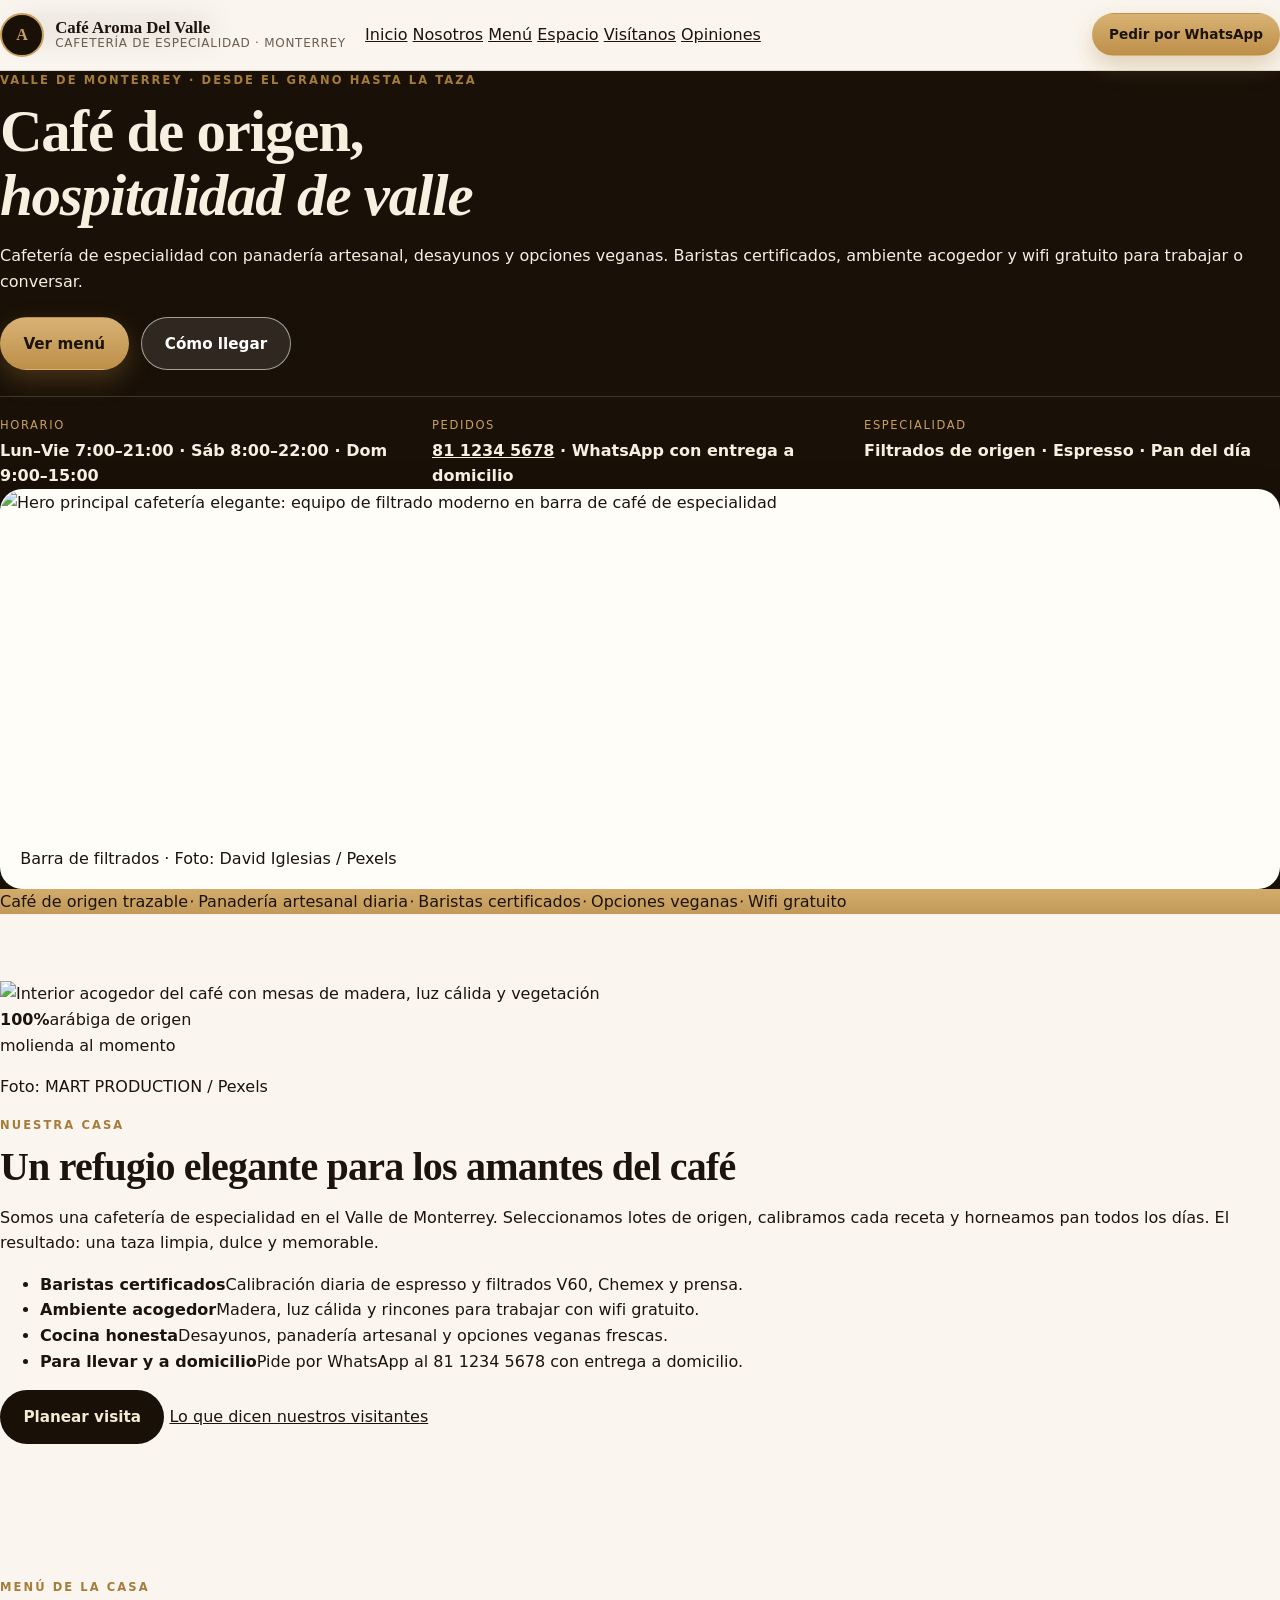
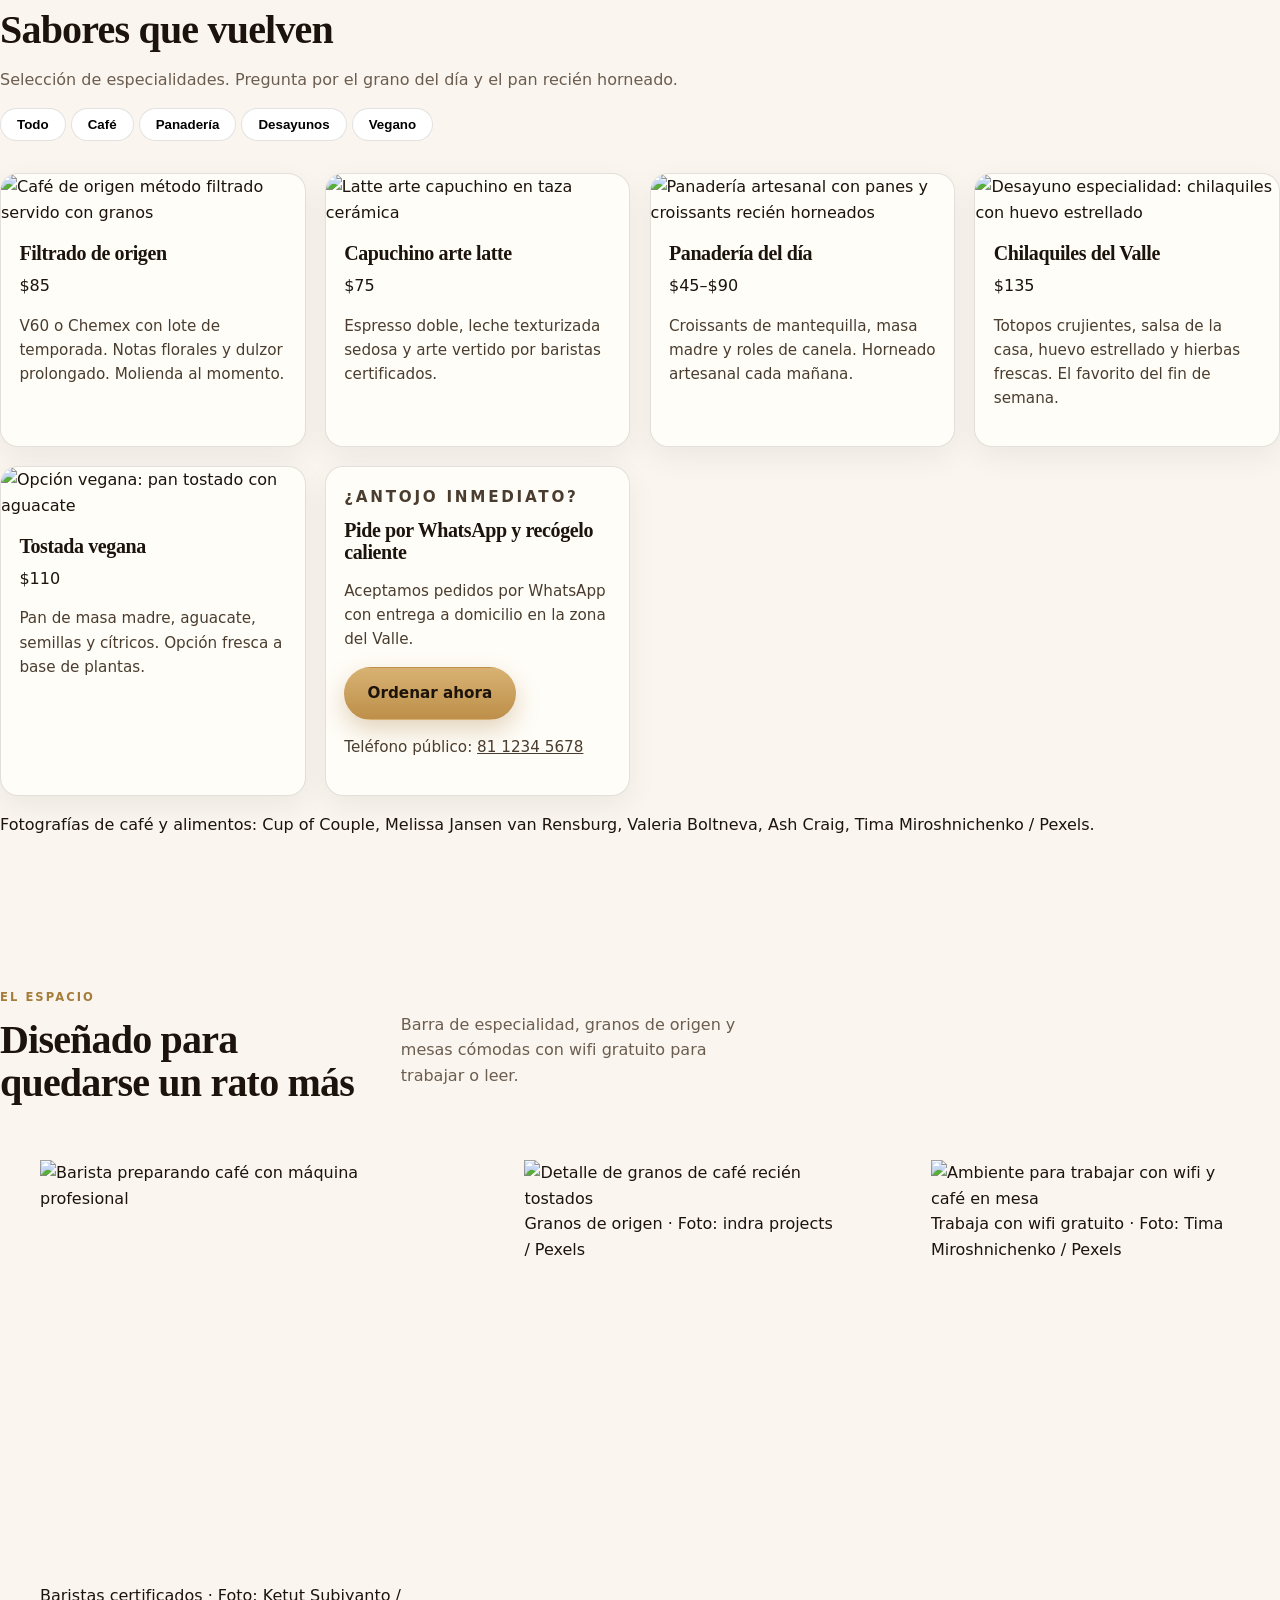
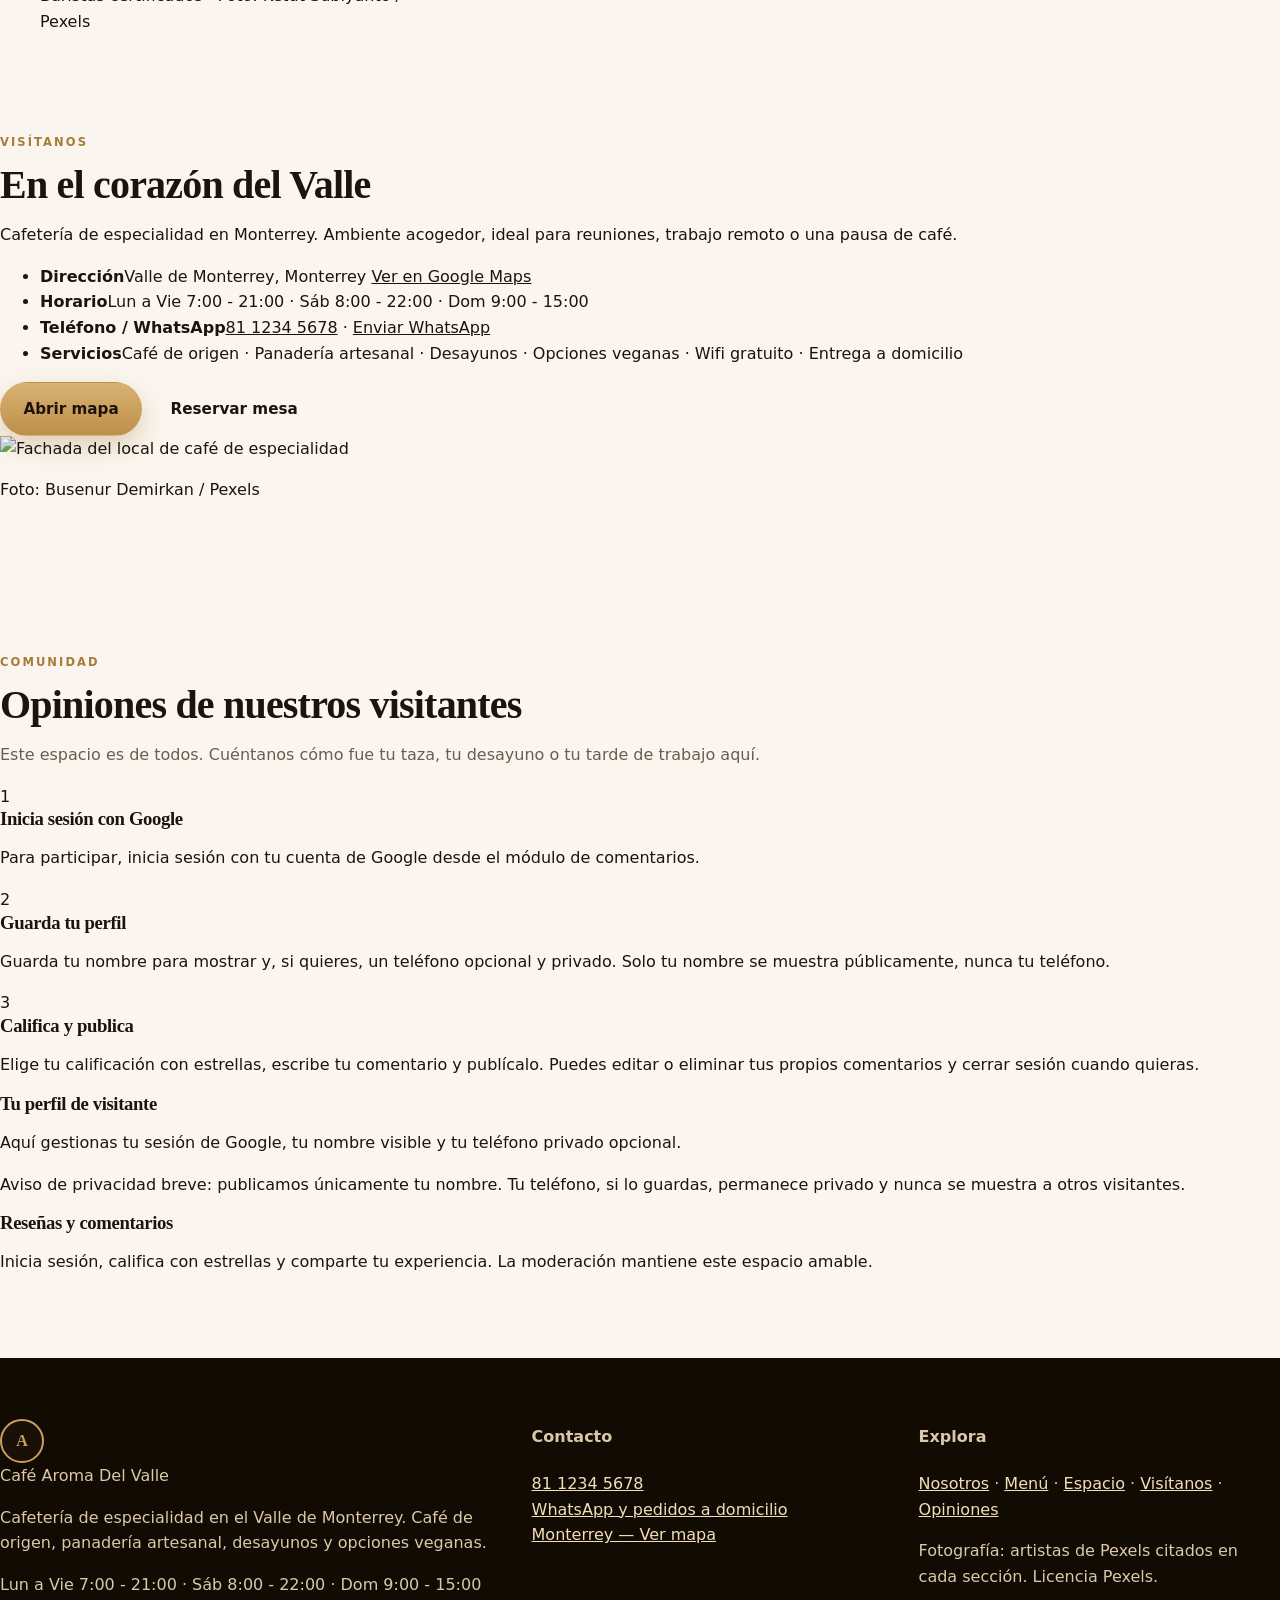
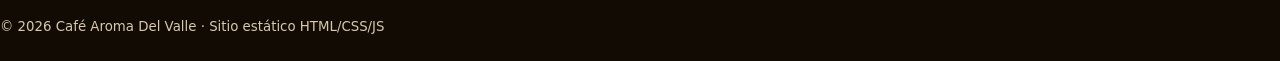
==== commit 0cc0c1cf: "generate index.html" ====
--- a/index.html
+++ b/index.html
@@ -1,5 +1,5 @@
 <!DOCTYPE html>
-<html lang="es-MX">
+<html lang="es">
 <head>
 <meta charset="UTF-8">
 <meta name="viewport" content="width=device-width, initial-scale=1.0">
@@ -7,270 +7,297 @@
 <meta name="description" content="Cafetería de especialidad en el Valle de Monterrey. Café de origen, panadería artesanal, desayunos y opciones veganas. Baristas certificados, ambiente acogedor y wifi gratuito.">
 <link rel="preconnect" href="https://fonts.googleapis.com">
 <link rel="preconnect" href="https://fonts.gstatic.com" crossorigin>
-<link href="https://fonts.googleapis.com/css2?family=Fraunces:opsz,ital,wght@9..144,0,400;9..144,0,600;9..144,0,700;9..144,1,500&family=Inter:wght@400;500;600;700&display=swap" rel="stylesheet">
+<link href="https://fonts.googleapis.com/css2?family=Cormorant+Garamond:ital,wght@0,400;0,500;0,600;0,700;1,400&family=Jost:wght@300;400;500;600&display=swap" rel="stylesheet">
 <link rel="stylesheet" href="styles.css">
 </head>
 <body>
-<div class="topbar">
-  <div class="wrap topbar-inner">
-    <span class="topbar-item">Valle de Monterrey · Monterrey</span>
-    <span class="topbar-dot" aria-hidden="true"></span>
-    <span class="topbar-item">Lun a Vie 7:00 - 21:00 · Sáb 8:00 - 22:00 · Dom 9:00 - 15:00</span>
-    <a class="topbar-item topbar-link" href="tel:+528112345678" data-eb-editable="link" data-eb-key="index.a.1" data-eb-role="a" data-eb-kind="link">Tel. 81 1234 5678</a>
-  </div>
-</div>
-
-<header class="site-header" id="inicio-header">
-  <div class="wrap header-inner">
-    <a href="#inicio" class="brand" aria-label="Café Aroma Del Valle inicio" data-eb-editable="link" data-eb-key="index.a.2" data-eb-role="a" data-eb-kind="link">
-      <span class="brand-mark" aria-hidden="true">AV</span>
-      <span class="brand-text"><strong>Café Aroma Del Valle</strong><small>Cafetería de especialidad</small></span>
+
+<header class="site-header" id="topo">
+  <div class="header-inner">
+    <a class="brand" href="#inicio" aria-label="Café Aroma Del Valle inicio" data-eb-editable="link" data-eb-key="index.a.1" data-eb-role="a" data-eb-kind="link">
+      <span class="brand-mark" aria-hidden="true">A</span>
+      <span class="brand-text"><strong>Café Aroma Del Valle</strong><small>Cafetería de especialidad · Monterrey</small></span>
     </a>
-    <nav class="nav" id="mainNav" aria-label="Navegación principal">
-      <a href="#inicio" data-eb-editable="link" data-eb-key="index.a.3" data-eb-role="a" data-eb-kind="link">Inicio</a>
+    <nav class="main-nav" id="mainNav" aria-label="Navegación principal">
+      <a href="#inicio" data-eb-editable="link" data-eb-key="index.a.2" data-eb-role="a" data-eb-kind="link">Inicio</a>
+      <a href="#nosotros" data-eb-editable="link" data-eb-key="index.a.3" data-eb-role="a" data-eb-kind="link">Nosotros</a>
       <a href="#menu" data-eb-editable="link" data-eb-key="index.a.4" data-eb-role="a" data-eb-kind="link">Menú</a>
-      <a href="#nosotros" data-eb-editable="link" data-eb-key="index.a.5" data-eb-role="a" data-eb-kind="link">Nosotros</a>
-      <a href="#galeria" data-eb-editable="link" data-eb-key="index.a.6" data-eb-role="a" data-eb-kind="link">Galería</a>
-      <a href="#visitanos" data-eb-editable="link" data-eb-key="index.a.7" data-eb-role="a" data-eb-kind="link">Visítanos</a>
-      <a href="#opiniones" data-eb-editable="link" data-eb-key="index.a.8" data-eb-role="a" data-eb-kind="link">Opiniones</a>
+      <a href="#galeria" data-eb-editable="link" data-eb-key="index.a.5" data-eb-role="a" data-eb-kind="link">Espacio</a>
+      <a href="#visitanos" data-eb-editable="link" data-eb-key="index.a.6" data-eb-role="a" data-eb-kind="link">Visítanos</a>
+      <a href="#opiniones" data-eb-editable="link" data-eb-key="index.a.7" data-eb-role="a" data-eb-kind="link">Opiniones</a>
     </nav>
     <div class="header-actions">
-      <div class="header-profile" title="Acceso de visitantes para opiniones">
+      <div class="header-profile" data-itm-profile data-project-id="759b2851-ad6c-43f7-a90e-e5f7d4232976"></div>
+      <a class="btn btn-gold btn-sm" href="https://wa.me/528112345678?text=Hola%20Caf%C3%A9%20Aroma%20Del%20Valle%2C%20quiero%20hacer%20un%20pedido" target="_blank" rel="noopener" data-eb-editable="link" data-eb-key="index.a.8" data-eb-role="a" data-eb-kind="link">Pedir por WhatsApp</a>
+      <button class="nav-toggle" id="navToggle" aria-label="Abrir menú" aria-expanded="false" data-eb-editable="link" data-eb-key="index.button.9" data-eb-role="button" data-eb-kind="link"><span></span><span></span><span></span></button>
+    </div>
+  </div>
+</header>
+
+<main>
+
+<!-- HERO -->
+<section class="hero" id="inicio">
+  <div class="hero-bg" role="img" aria-label="Hero principal cafetería elegante"></div>
+  <div class="hero-overlay"></div>
+  <div class="hero-content">
+    <p class="eyebrow" data-eb-editable="text" data-eb-key="index.p.10" data-eb-role="p" data-eb-kind="text">Valle de Monterrey · Desde el grano hasta la taza</p>
+    <h1 data-eb-editable="text" data-eb-key="index.h1.11" data-eb-role="h1" data-eb-kind="text">Café de origen,<br><em>hospitalidad de valle</em></h1>
+    <p class="hero-lead" data-eb-editable="text" data-eb-key="index.p.12" data-eb-role="p" data-eb-kind="text">Cafetería de especialidad con panadería artesanal, desayunos y opciones veganas. Baristas certificados, ambiente acogedor y wifi gratuito para trabajar o conversar.</p>
+    <div class="hero-cta">
+      <a class="btn btn-gold" href="#menu" data-eb-editable="link" data-eb-key="index.a.13" data-eb-role="a" data-eb-kind="link">Ver menú</a>
+      <a class="btn btn-ghost" href="https://maps.google.com/?q=Monterrey" target="_blank" rel="noopener" data-eb-editable="link" data-eb-key="index.a.14" data-eb-role="a" data-eb-kind="link">Cómo llegar</a>
+    </div>
+    <dl class="hero-meta">
+      <div><dt>Horario</dt><dd>Lun–Vie 7:00–21:00 · Sáb 8:00–22:00 · Dom 9:00–15:00</dd></div>
+      <div><dt>Pedidos</dt><dd><a href="tel:+528112345678" data-eb-editable="link" data-eb-key="index.a.15" data-eb-role="a" data-eb-kind="link">81 1234 5678</a> · WhatsApp con entrega a domicilio</dd></div>
+      <div><dt>Especialidad</dt><dd>Filtrados de origen · Espresso · Pan del día</dd></div>
+    </dl>
+  </div>
+  <figure class="hero-card">
+    <img src="https://images.pexels.com/photos/13356900/pexels-photo-13356900.jpeg?auto=compress&cs=tinysrgb&dpr=2&h=650&w=940" alt="Hero principal cafetería elegante: equipo de filtrado moderno en barra de café de especialidad" loading="eager" fetchpriority="high" data-eb-editable="image" data-eb-key="index.img.16" data-eb-role="img" data-eb-kind="image">
+    <figcaption>Barra de filtrados · Foto: David Iglesias / Pexels</figcaption>
+  </figure>
+</section>
+
+<!-- CINTA -->
+<section class="strip">
+  <div class="strip-inner">
+    <span>Café de origen trazable</span><i>·</i>
+    <span>Panadería artesanal diaria</span><i>·</i>
+    <span>Baristas certificados</span><i>·</i>
+    <span>Opciones veganas</span><i>·</i>
+    <span>Wifi gratuito</span>
+  </div>
+</section>
+
+<!-- NOSOTROS -->
+<section class="section about" id="nosotros">
+  <div class="container about-grid">
+    <div class="about-media">
+      <img src="https://images.pexels.com/photos/7255718/pexels-photo-7255718.jpeg?auto=compress&cs=tinysrgb&dpr=2&h=650&w=940" alt="Interior acogedor del café con mesas de madera, luz cálida y vegetación" loading="lazy" data-eb-editable="image" data-eb-key="index.img.17" data-eb-role="img" data-eb-kind="image">
+      <div class="about-badge">
+        <strong>100%</strong><span>arábiga de origen<br>molienda al momento</span>
+      </div>
+      <p class="credit" data-eb-editable="text" data-eb-key="index.p.18" data-eb-role="p" data-eb-kind="text">Foto: MART PRODUCTION / Pexels</p>
+    </div>
+    <div class="about-copy">
+      <p class="eyebrow" data-eb-editable="text" data-eb-key="index.p.19" data-eb-role="p" data-eb-kind="text">Nuestra casa</p>
+      <h2 data-eb-editable="text" data-eb-key="index.h2.20" data-eb-role="h2" data-eb-kind="text">Un refugio elegante para los amantes del café</h2>
+      <p data-eb-editable="text" data-eb-key="index.p.21" data-eb-role="p" data-eb-kind="text">Somos una cafetería de especialidad en el Valle de Monterrey. Seleccionamos lotes de origen, calibramos cada receta y horneamos pan todos los días. El resultado: una taza limpia, dulce y memorable.</p>
+      <ul class="feature-list">
+        <li><strong>Baristas certificados</strong><span>Calibración diaria de espresso y filtrados V60, Chemex y prensa.</span></li>
+        <li><strong>Ambiente acogedor</strong><span>Madera, luz cálida y rincones para trabajar con wifi gratuito.</span></li>
+        <li><strong>Cocina honesta</strong><span>Desayunos, panadería artesanal y opciones veganas frescas.</span></li>
+        <li><strong>Para llevar y a domicilio</strong><span>Pide por WhatsApp al 81 1234 5678 con entrega a domicilio.</span></li>
+      </ul>
+      <div class="about-cta">
+        <a class="btn btn-dark" href="#visitanos" data-eb-editable="link" data-eb-key="index.a.22" data-eb-role="a" data-eb-kind="link">Planear visita</a>
+        <a class="link-arrow" href="#opiniones" data-eb-editable="link" data-eb-key="index.a.23" data-eb-role="a" data-eb-kind="link">Lo que dicen nuestros visitantes</a>
+      </div>
+    </div>
+  </div>
+</section>
+
+<!-- MENU -->
+<section class="section menu" id="menu">
+  <div class="container">
+    <div class="section-head">
+      <p class="eyebrow" data-eb-editable="text" data-eb-key="index.p.24" data-eb-role="p" data-eb-kind="text">Menú de la casa</p>
+      <h2 data-eb-editable="text" data-eb-key="index.h2.25" data-eb-role="h2" data-eb-kind="text">Sabores que vuelven</h2>
+      <p class="section-sub" data-eb-editable="text" data-eb-key="index.p.26" data-eb-role="p" data-eb-kind="text">Selección de especialidades. Pregunta por el grano del día y el pan recién horneado.</p>
+      <div class="menu-filters" role="tablist" aria-label="Filtrar menú">
+        <button class="chip is-active" data-filter="all" data-eb-editable="link" data-eb-key="index.button.27" data-eb-role="button" data-eb-kind="link">Todo</button>
+        <button class="chip" data-filter="cafe" data-eb-editable="link" data-eb-key="index.button.28" data-eb-role="button" data-eb-kind="link">Café</button>
+        <button class="chip" data-filter="panaderia" data-eb-editable="link" data-eb-key="index.button.29" data-eb-role="button" data-eb-kind="link">Panadería</button>
+        <button class="chip" data-filter="desayunos" data-eb-editable="link" data-eb-key="index.button.30" data-eb-role="button" data-eb-kind="link">Desayunos</button>
+        <button class="chip" data-filter="vegano" data-eb-editable="link" data-eb-key="index.button.31" data-eb-role="button" data-eb-kind="link">Vegano</button>
+      </div>
+    </div>
+
+    <div class="menu-grid" id="menuGrid">
+      <article class="menu-card" data-cat="cafe">
+        <img src="https://images.pexels.com/photos/7658328/pexels-photo-7658328.jpeg?auto=compress&cs=tinysrgb&dpr=2&h=650&w=940" alt="Café de origen método filtrado servido con granos" loading="lazy" data-eb-editable="image" data-eb-key="index.img.32" data-eb-role="img" data-eb-kind="image">
+        <div class="menu-body">
+          <div class="menu-top"><h3 data-eb-editable="text" data-eb-key="index.h3.33" data-eb-role="h3" data-eb-kind="text">Filtrado de origen</h3><span class="price">$85</span></div>
+          <p data-eb-editable="text" data-eb-key="index.p.34" data-eb-role="p" data-eb-kind="text">V60 o Chemex con lote de temporada. Notas florales y dulzor prolongado. Molienda al momento.</p>
+          <span class="tag">Café · Trazable</span>
+        </div>
+      </article>
+
+      <article class="menu-card" data-cat="cafe">
+        <img src="https://images.pexels.com/photos/2096840/pexels-photo-2096840.jpeg?auto=compress&cs=tinysrgb&dpr=2&h=650&w=940" alt="Latte arte capuchino en taza cerámica" loading="lazy" data-eb-editable="image" data-eb-key="index.img.35" data-eb-role="img" data-eb-kind="image">
+        <div class="menu-body">
+          <div class="menu-top"><h3 data-eb-editable="text" data-eb-key="index.h3.36" data-eb-role="h3" data-eb-kind="text">Capuchino arte latte</h3><span class="price">$75</span></div>
+          <p data-eb-editable="text" data-eb-key="index.p.37" data-eb-role="p" data-eb-kind="text">Espresso doble, leche texturizada sedosa y arte vertido por baristas certificados.</p>
+          <span class="tag">Café · Clásico</span>
+        </div>
+      </article>
+
+      <article class="menu-card" data-cat="panaderia">
+        <img src="https://images.pexels.com/photos/29380151/pexels-photo-29380151.jpeg?auto=compress&cs=tinysrgb&dpr=2&h=650&w=940" alt="Panadería artesanal con panes y croissants recién horneados" loading="lazy" data-eb-editable="image" data-eb-key="index.img.38" data-eb-role="img" data-eb-kind="image">
+        <div class="menu-body">
+          <div class="menu-top"><h3 data-eb-editable="text" data-eb-key="index.h3.39" data-eb-role="h3" data-eb-kind="text">Panadería del día</h3><span class="price">$45–$90</span></div>
+          <p data-eb-editable="text" data-eb-key="index.p.40" data-eb-role="p" data-eb-kind="text">Croissants de mantequilla, masa madre y roles de canela. Horneado artesanal cada mañana.</p>
+          <span class="tag">Panadería · Artesanal</span>
+        </div>
+      </article>
+
+      <article class="menu-card" data-cat="desayunos">
+        <img src="https://images.pexels.com/photos/376463/pexels-photo-376463.jpeg?auto=compress&cs=tinysrgb&dpr=2&h=650&w=940" alt="Desayuno especialidad: chilaquiles con huevo estrellado" loading="lazy" data-eb-editable="image" data-eb-key="index.img.41" data-eb-role="img" data-eb-kind="image">
+        <div class="menu-body">
+          <div class="menu-top"><h3 data-eb-editable="text" data-eb-key="index.h3.42" data-eb-role="h3" data-eb-kind="text">Chilaquiles del Valle</h3><span class="price">$135</span></div>
+          <p data-eb-editable="text" data-eb-key="index.p.43" data-eb-role="p" data-eb-kind="text">Totopos crujientes, salsa de la casa, huevo estrellado y hierbas frescas. El favorito del fin de semana.</p>
+          <span class="tag">Desayunos · Casa</span>
+        </div>
+      </article>
+
+      <article class="menu-card" data-cat="vegano desayunos">
+        <img src="https://images.pexels.com/photos/6327129/pexels-photo-6327129.jpeg?auto=compress&cs=tinysrgb&dpr=2&h=650&w=940" alt="Opción vegana: pan tostado con aguacate" loading="lazy" data-eb-editable="image" data-eb-key="index.img.44" data-eb-role="img" data-eb-kind="image">
+        <div class="menu-body">
+          <div class="menu-top"><h3 data-eb-editable="text" data-eb-key="index.h3.45" data-eb-role="h3" data-eb-kind="text">Tostada vegana</h3><span class="price">$110</span></div>
+          <p data-eb-editable="text" data-eb-key="index.p.46" data-eb-role="p" data-eb-kind="text">Pan de masa madre, aguacate, semillas y cítricos. Opción fresca a base de plantas.</p>
+          <span class="tag">Vegano · Fresco</span>
+        </div>
+      </article>
+
+      <article class="menu-card menu-card-cta">
+        <div class="menu-body">
+          <p class="eyebrow" data-eb-editable="text" data-eb-key="index.p.47" data-eb-role="p" data-eb-kind="text">¿Antojo inmediato?</p>
+          <h3 data-eb-editable="text" data-eb-key="index.h3.48" data-eb-role="h3" data-eb-kind="text">Pide por WhatsApp y recógelo caliente</h3>
+          <p data-eb-editable="text" data-eb-key="index.p.49" data-eb-role="p" data-eb-kind="text">Aceptamos pedidos por WhatsApp con entrega a domicilio en la zona del Valle.</p>
+          <a class="btn btn-gold" href="https://wa.me/528112345678?text=Hola%2C%20quiero%20ordenar%20del%20men%C3%BA%20de%20Caf%C3%A9%20Aroma%20Del%20Valle" target="_blank" rel="noopener" data-eb-editable="link" data-eb-key="index.a.50" data-eb-role="a" data-eb-kind="link">Ordenar ahora</a>
+          <p class="small" data-eb-editable="text" data-eb-key="index.p.51" data-eb-role="p" data-eb-kind="text">Teléfono público: <a href="tel:+528112345678" data-eb-editable="link" data-eb-key="index.a.52" data-eb-role="a" data-eb-kind="link">81 1234 5678</a></p>
+        </div>
+      </article>
+    </div>
+    <p class="credit" data-eb-editable="text" data-eb-key="index.p.53" data-eb-role="p" data-eb-kind="text">Fotografías de café y alimentos: Cup of Couple, Melissa Jansen van Rensburg, Valeria Boltneva, Ash Craig, Tima Miroshnichenko / Pexels.</p>
+  </div>
+</section>
+
+<!-- GALERIA / ESPACIO -->
+<section class="section gallery" id="galeria">
+  <div class="container">
+    <div class="section-head split">
+      <div>
+        <p class="eyebrow" data-eb-editable="text" data-eb-key="index.p.54" data-eb-role="p" data-eb-kind="text">El espacio</p>
+        <h2 data-eb-editable="text" data-eb-key="index.h2.55" data-eb-role="h2" data-eb-kind="text">Diseñado para quedarse un rato más</h2>
+      </div>
+      <p class="section-sub" data-eb-editable="text" data-eb-key="index.p.56" data-eb-role="p" data-eb-kind="text">Barra de especialidad, granos de origen y mesas cómodas con wifi gratuito para trabajar o leer.</p>
+    </div>
+    <div class="gallery-grid">
+      <figure class="g-item g-tall">
+        <img src="https://images.pexels.com/photos/4349955/pexels-photo-4349955.jpeg?auto=compress&cs=tinysrgb&dpr=2&h=650&w=940" alt="Barista preparando café con máquina profesional" loading="lazy" data-eb-editable="image" data-eb-key="index.img.57" data-eb-role="img" data-eb-kind="image">
+        <figcaption>Baristas certificados · Foto: Ketut Subiyanto / Pexels</figcaption>
+      </figure>
+      <figure class="g-item">
+        <img src="https://images.pexels.com/photos/33220157/pexels-photo-33220157.jpeg?auto=compress&cs=tinysrgb&dpr=2&h=650&w=940" alt="Detalle de granos de café recién tostados" loading="lazy" data-eb-editable="image" data-eb-key="index.img.58" data-eb-role="img" data-eb-kind="image">
+        <figcaption>Granos de origen · Foto: indra projects / Pexels</figcaption>
+      </figure>
+      <figure class="g-item">
+        <img src="https://images.pexels.com/photos/6327572/pexels-photo-6327572.jpeg?auto=compress&cs=tinysrgb&dpr=2&h=650&w=940" alt="Ambiente para trabajar con wifi y café en mesa" loading="lazy" data-eb-editable="image" data-eb-key="index.img.59" data-eb-role="img" data-eb-kind="image">
+        <figcaption>Trabaja con wifi gratuito · Foto: Tima Miroshnichenko / Pexels</figcaption>
+      </figure>
+    </div>
+  </div>
+</section>
+
+<!-- VISITANOS -->
+<section class="section visit" id="visitanos">
+  <div class="container visit-grid">
+    <div class="visit-copy">
+      <p class="eyebrow" data-eb-editable="text" data-eb-key="index.p.60" data-eb-role="p" data-eb-kind="text">Visítanos</p>
+      <h2 data-eb-editable="text" data-eb-key="index.h2.61" data-eb-role="h2" data-eb-kind="text">En el corazón del Valle</h2>
+      <p data-eb-editable="text" data-eb-key="index.p.62" data-eb-role="p" data-eb-kind="text">Cafetería de especialidad en Monterrey. Ambiente acogedor, ideal para reuniones, trabajo remoto o una pausa de café.</p>
+      <ul class="visit-list">
+        <li><strong>Dirección</strong><span>Valle de Monterrey, Monterrey <a href="https://maps.google.com/?q=Monterrey" target="_blank" rel="noopener" data-eb-editable="link" data-eb-key="index.a.63" data-eb-role="a" data-eb-kind="link">Ver en Google Maps</a></span></li>
+        <li><strong>Horario</strong><span>Lun a Vie 7:00 - 21:00 · Sáb 8:00 - 22:00 · Dom 9:00 - 15:00</span></li>
+        <li><strong>Teléfono / WhatsApp</strong><span><a href="tel:+528112345678" data-eb-editable="link" data-eb-key="index.a.64" data-eb-role="a" data-eb-kind="link">81 1234 5678</a> · <a href="https://wa.me/528112345678" target="_blank" rel="noopener" data-eb-editable="link" data-eb-key="index.a.65" data-eb-role="a" data-eb-kind="link">Enviar WhatsApp</a></span></li>
+        <li><strong>Servicios</strong><span>Café de origen · Panadería artesanal · Desayunos · Opciones veganas · Wifi gratuito · Entrega a domicilio</span></li>
+      </ul>
+      <div class="visit-cta">
+        <a class="btn btn-gold" href="https://maps.google.com/?q=Monterrey" target="_blank" rel="noopener" data-eb-editable="link" data-eb-key="index.a.66" data-eb-role="a" data-eb-kind="link">Abrir mapa</a>
+        <a class="btn btn-ghost-dark" href="https://wa.me/528112345678?text=Hola%2C%20quiero%20reservar%20una%20mesa" target="_blank" rel="noopener" data-eb-editable="link" data-eb-key="index.a.67" data-eb-role="a" data-eb-kind="link">Reservar mesa</a>
+      </div>
+    </div>
+    <div class="visit-media">
+      <img src="https://images.pexels.com/photos/29200640/pexels-photo-29200640.jpeg?auto=compress&cs=tinysrgb&dpr=2&h=650&w=940" alt="Fachada del local de café de especialidad" loading="lazy" data-eb-editable="image" data-eb-key="index.img.68" data-eb-role="img" data-eb-kind="image">
+      <p class="credit" data-eb-editable="text" data-eb-key="index.p.69" data-eb-role="p" data-eb-kind="text">Foto: Busenur Demirkan / Pexels</p>
+    </div>
+  </div>
+</section>
+
+<!-- OPINIONES / RESEÑAS (contrato ITM) -->
+<section class="section reviews" id="opiniones" data-itm-comments-shell>
+  <div class="container">
+    <div class="reviews-head">
+      <p class="eyebrow" data-eb-editable="text" data-eb-key="index.p.70" data-eb-role="p" data-eb-kind="text">Comunidad</p>
+      <h2 data-eb-editable="text" data-eb-key="index.h2.71" data-eb-role="h2" data-eb-kind="text">Opiniones de nuestros visitantes</h2>
+      <p class="section-sub" data-eb-editable="text" data-eb-key="index.p.72" data-eb-role="p" data-eb-kind="text">Este espacio es de todos. Cuéntanos cómo fue tu taza, tu desayuno o tu tarde de trabajo aquí.</p>
+    </div>
+
+    <div class="reviews-how">
+      <article>
+        <span class="step">1</span>
+        <h3 data-eb-editable="text" data-eb-key="index.h3.73" data-eb-role="h3" data-eb-kind="text">Inicia sesión con Google</h3>
+        <p data-eb-editable="text" data-eb-key="index.p.74" data-eb-role="p" data-eb-kind="text">Para participar, inicia sesión con tu cuenta de Google desde el módulo de comentarios.</p>
+      </article>
+      <article>
+        <span class="step">2</span>
+        <h3 data-eb-editable="text" data-eb-key="index.h3.75" data-eb-role="h3" data-eb-kind="text">Guarda tu perfil</h3>
+        <p data-eb-editable="text" data-eb-key="index.p.76" data-eb-role="p" data-eb-kind="text">Guarda tu nombre para mostrar y, si quieres, un teléfono opcional y privado. Solo tu nombre se muestra públicamente, nunca tu teléfono.</p>
+      </article>
+      <article>
+        <span class="step">3</span>
+        <h3 data-eb-editable="text" data-eb-key="index.h3.77" data-eb-role="h3" data-eb-kind="text">Califica y publica</h3>
+        <p data-eb-editable="text" data-eb-key="index.p.78" data-eb-role="p" data-eb-kind="text">Elige tu calificación con estrellas, escribe tu comentario y publícalo. Puedes editar o eliminar tus propios comentarios y cerrar sesión cuando quieras.</p>
+      </article>
+    </div>
+
+    <div class="reviews-panels">
+      <div class="reviews-profile-card">
+        <h3 data-eb-editable="text" data-eb-key="index.h3.79" data-eb-role="h3" data-eb-kind="text">Tu perfil de visitante</h3>
+        <p class="small" data-eb-editable="text" data-eb-key="index.p.80" data-eb-role="p" data-eb-kind="text">Aquí gestionas tu sesión de Google, tu nombre visible y tu teléfono privado opcional.</p>
         <div data-itm-profile data-project-id="759b2851-ad6c-43f7-a90e-e5f7d4232976"></div>
-      </div>
-      <a class="btn btn-gold btn-sm" href="https://wa.me/528112345678?text=Hola%20Caf%C3%A9%20Aroma%20Del%20Valle%2C%20quiero%20hacer%20un%20pedido" data-eb-editable="link" data-eb-key="index.a.9" data-eb-role="a" data-eb-kind="link">Pedir por WhatsApp</a>
-      <button class="nav-toggle" id="navToggle" aria-label="Abrir menú" aria-expanded="false" data-eb-editable="link" data-eb-key="index.button.10" data-eb-role="button" data-eb-kind="link"><span></span><span></span><span></span></button>
-    </div>
-  </div>
-</header>
-
-<main id="inicio">
-  <!-- HERO -->
-  <section class="hero">
-    <div class="hero-bg" role="img" aria-label="Portada principal cafetería acogedora elegante"></div>
-    <div class="hero-veil" aria-hidden="true"></div>
-    <div class="wrap hero-grid">
-      <div class="hero-copy reveal">
-        <p class="eyebrow" data-eb-editable="text" data-eb-key="index.p.11" data-eb-role="p" data-eb-kind="text">Valle de Monterrey · Desde la mañana hasta la noche</p>
-        <h1 data-eb-editable="text" data-eb-key="index.h1.12" data-eb-role="h1" data-eb-kind="text">Café de origen, pan artesanal y un lugar para quedarse.</h1>
-        <p class="lead" data-eb-editable="text" data-eb-key="index.p.13" data-eb-role="p" data-eb-kind="text">Cafetería de especialidad en el Valle de Monterrey. Café de origen, panadería artesanal, desayunos completos y opciones veganas, preparados por baristas certificados en un ambiente acogedor con wifi gratuito.</p>
-        <div class="hero-cta">
-          <a class="btn btn-gold" href="#menu" data-eb-editable="link" data-eb-key="index.a.14" data-eb-role="a" data-eb-kind="link">Ver menú</a>
-          <a class="btn btn-ghost" href="https://wa.me/528112345678?text=Hola%20Caf%C3%A9%20Aroma%20Del%20Valle%2C%20quiero%20pedir%20a%20domicilio" data-eb-editable="link" data-eb-key="index.a.15" data-eb-role="a" data-eb-kind="link">Pedir a domicilio</a>
-        </div>
-        <dl class="hero-meta">
-          <div><dt>Horario hoy</dt><dd id="todaySchedule">Consulta horarios abajo</dd></div>
-          <div><dt>Pedidos</dt><dd>WhatsApp · Entrega a domicilio</dd></div>
-          <div><dt>En sala</dt><dd>Wifi gratuito · Ambiente acogedor</dd></div>
-        </dl>
-      </div>
-      <figure class="hero-card reveal">
-        <img src="https://images.pexels.com/photos/37838325/pexels-photo-37838325.jpeg?auto=compress&cs=tinysrgb&dpr=2&h=650&w=940" alt="Portada principal cafetería acogedora elegante" loading="eager" fetchpriority="high" data-eb-editable="image" data-eb-key="index.img.16" data-eb-role="img" data-eb-kind="image">
-        <figcaption>
-          <strong>Salón principal</strong>
-          <span>Madera, luz cálida y aroma a espresso recién molido.</span>
-        </figcaption>
-      </figure>
-    </div>
-  </section>
-
-  <!-- SELLOS -->
-  <section class="strip">
-    <div class="wrap strip-grid">
-      <div class="strip-item"><strong>Café de origen</strong><span>Trazabilidad y tueste para espresso y filtrados.</span></div>
-      <div class="strip-item"><strong>Panadería artesanal</strong><span>Horneado del día, croissants y dulces.</span></div>
-      <div class="strip-item"><strong>Baristas certificados</strong><span>Calibración diaria y latte art.</span></div>
-      <div class="strip-item"><strong>Wifi gratuito</strong><span>Para trabajar o conversar sin prisa.</span></div>
-    </div>
-  </section>
-
-  <!-- MENU -->
-  <section class="section" id="menu">
-    <div class="wrap">
-      <div class="section-head reveal">
-        <p class="eyebrow" data-eb-editable="text" data-eb-key="index.p.17" data-eb-role="p" data-eb-kind="text">Nuestro menú</p>
-        <h2 data-eb-editable="text" data-eb-key="index.h2.18" data-eb-role="h2" data-eb-kind="text">Lo esencial de la casa</h2>
-        <p class="section-sub" data-eb-editable="text" data-eb-key="index.p.19" data-eb-role="p" data-eb-kind="text">Cuatro pilares: café de especialidad, panadería del día, desayunos para compartir y bowls frescos. Todo disponible en sala y para llevar por WhatsApp.</p>
-        <div class="filters" role="tablist" aria-label="Filtrar menú">
-          <button class="chip active" data-filter="all" data-eb-editable="link" data-eb-key="index.button.20" data-eb-role="button" data-eb-kind="link">Todo</button>
-          <button class="chip" data-filter="cafe" data-eb-editable="link" data-eb-key="index.button.21" data-eb-role="button" data-eb-kind="link">Café</button>
-          <button class="chip" data-filter="pan" data-eb-editable="link" data-eb-key="index.button.22" data-eb-role="button" data-eb-kind="link">Panadería</button>
-          <button class="chip" data-filter="desayuno" data-eb-editable="link" data-eb-key="index.button.23" data-eb-role="button" data-eb-kind="link">Desayunos</button>
-          <button class="chip" data-filter="vegano" data-eb-editable="link" data-eb-key="index.button.24" data-eb-role="button" data-eb-kind="link">Vegano</button>
-        </div>
-      </div>
-      <div class="menu-grid">
-        <article class="menu-card reveal" data-cat="cafe">
-          <div class="menu-media"><img src="https://images.pexels.com/photos/2318033/pexels-photo-2318033.jpeg?auto=compress&cs=tinysrgb&dpr=2&h=650&w=940" alt="Café de origen latte art en taza" loading="lazy" data-eb-editable="image" data-eb-key="index.img.25" data-eb-role="img" data-eb-kind="image"><span class="tag">Especialidad</span></div>
-          <div class="menu-body">
-            <h3 data-eb-editable="text" data-eb-key="index.h3.26" data-eb-role="h3" data-eb-kind="text">Café de origen</h3>
-            <p data-eb-editable="text" data-eb-key="index.p.27" data-eb-role="p" data-eb-kind="text">Espresso, latte, capuchino, americanos y filtrados por método. Grano seleccionado y molido al momento.</p>
-            <ul><li>Latte arte de la casa</li><li>Chemex / V60 bajo pedido</li><li>Opciones con leche vegetal</li></ul>
-          </div>
-        </article>
-        <article class="menu-card reveal" data-cat="pan">
-          <div class="menu-media"><img src="https://images.pexels.com/photos/20372619/pexels-photo-20372619.jpeg?auto=compress&cs=tinysrgb&dpr=2&h=650&w=940" alt="Panadería artesanal croissants" loading="lazy" data-eb-editable="image" data-eb-key="index.img.28" data-eb-role="img" data-eb-kind="image"><span class="tag">Horneado diario</span></div>
-          <div class="menu-body">
-            <h3 data-eb-editable="text" data-eb-key="index.h3.29" data-eb-role="h3" data-eb-kind="text">Panadería artesanal</h3>
-            <p data-eb-editable="text" data-eb-key="index.p.30" data-eb-role="p" data-eb-kind="text">Croissants mantequillosos, roles, galletas y piezas dulces para acompañar tu taza.</p>
-            <ul><li>Croissant clásico y almendra</li><li>Pan dulce de temporada</li><li>Paquetes para llevar</li></ul>
-          </div>
-        </article>
-        <article class="menu-card reveal" data-cat="desayuno">
-          <div class="menu-media"><img src="https://images.pexels.com/photos/4869428/pexels-photo-4869428.jpeg?auto=compress&cs=tinysrgb&dpr=2&h=650&w=940" alt="Desayuno completo café" loading="lazy" data-eb-editable="image" data-eb-key="index.img.31" data-eb-role="img" data-eb-kind="image"><span class="tag">Hasta mediodía</span></div>
-          <div class="menu-body">
-            <h3 data-eb-editable="text" data-eb-key="index.h3.32" data-eb-role="h3" data-eb-kind="text">Desayunos completos</h3>
-            <p data-eb-editable="text" data-eb-key="index.p.33" data-eb-role="p" data-eb-kind="text">Platos sustanciosos con huevo, pan tostado y café incluido. Ideales antes del trabajo o en fin de semana.</p>
-            <ul><li>Desayuno Valle completo</li><li>Omelettes y chilaquiles</li><li>Café refill en desayunos</li></ul>
-          </div>
-        </article>
-        <article class="menu-card reveal" data-cat="vegano">
-          <div class="menu-media"><img src="https://images.pexels.com/photos/566564/pexels-photo-566564.jpeg?auto=compress&cs=tinysrgb&dpr=2&h=650&w=940" alt="Bowl vegano saludable" loading="lazy" data-eb-editable="image" data-eb-key="index.img.34" data-eb-role="img" data-eb-kind="image"><span class="tag">Fresco y ligero</span></div>
-          <div class="menu-body">
-            <h3 data-eb-editable="text" data-eb-key="index.h3.35" data-eb-role="h3" data-eb-kind="text">Opciones veganas</h3>
-            <p data-eb-editable="text" data-eb-key="index.p.36" data-eb-role="p" data-eb-kind="text">Bowls de yogurt vegetal, granola, frutos rojos y fruta de temporada. Frescura natural sin lácteos.</p>
-            <ul><li>Bowl de frutos y granola</li><li>Leches vegetales</li><li>Fruta de temporada</li></ul>
-          </div>
-        </article>
-      </div>
-      <p class="menu-note" data-eb-editable="text" data-eb-key="index.p.37" data-eb-role="p" data-eb-kind="text">¿Antojo fuera de horario? <a href="https://wa.me/528112345678?text=Hola%2C%20me%20comparten%20el%20men%C3%BA%20completo%20por%20favor" data-eb-editable="link" data-eb-key="index.a.38" data-eb-role="a" data-eb-kind="link">Pide el menú completo por WhatsApp al 81 1234 5678</a>.</p>
-    </div>
-  </section>
-
-  <!-- NOSOTROS -->
-  <section class="section section-dark" id="nosotros">
-    <div class="wrap split">
-      <div class="split-media reveal">
-        <img class="img-main" src="https://images.pexels.com/photos/4353571/pexels-photo-4353571.jpeg?auto=compress&cs=tinysrgb&dpr=2&h=650&w=940" alt="Barista certificado preparando café" loading="lazy" data-eb-editable="image" data-eb-key="index.img.39" data-eb-role="img" data-eb-kind="image">
-        <img class="img-small" src="https://images.pexels.com/photos/37539930/pexels-photo-37539930.jpeg?auto=compress&cs=tinysrgb&dpr=2&h=650&w=940" alt="Bolsa café en grano origen" loading="lazy" data-eb-editable="image" data-eb-key="index.img.40" data-eb-role="img" data-eb-kind="image">
-      </div>
-      <div class="split-copy reveal">
-        <p class="eyebrow eyebrow-light" data-eb-editable="text" data-eb-key="index.p.41" data-eb-role="p" data-eb-kind="text">Nuestra casa</p>
-        <h2 data-eb-editable="text" data-eb-key="index.h2.42" data-eb-role="h2" data-eb-kind="text">Oficio cafetero en el Valle</h2>
-        <p data-eb-editable="text" data-eb-key="index.p.43" data-eb-role="p" data-eb-kind="text">Café Aroma Del Valle nace como punto de encuentro: una barra exigente, una cocina sencilla y un salón pensado para quedarse. Calibramos espresso cada mañana, horneamos en lotes pequeños y servimos sin prisa.</p>
-        <ul class="checklist">
-          <li><strong>Grano de origen</strong> — tueste fresco y molienda al momento.</li>
-          <li><strong>Baristas certificados</strong> — recetas consistentes, taza tras taza.</li>
-          <li><strong>Espacio para trabajar</strong> — wifi gratuito, enchufes y luz cálida.</li>
-          <li><strong>Para llevar</strong> — pedidos por WhatsApp con entrega a domicilio.</li>
-        </ul>
-        <div class="split-cta">
-          <a class="btn btn-gold" href="#visitanos" data-eb-editable="link" data-eb-key="index.a.44" data-eb-role="a" data-eb-kind="link">Cómo llegar</a>
-          <a class="btn btn-outline-light" href="#galeria" data-eb-editable="link" data-eb-key="index.a.45" data-eb-role="a" data-eb-kind="link">Ver el local</a>
-        </div>
-      </div>
-    </div>
-  </section>
-
-  <!-- GALERIA -->
-  <section class="section" id="galeria">
-    <div class="wrap">
-      <div class="section-head reveal">
-        <p class="eyebrow" data-eb-editable="text" data-eb-key="index.p.46" data-eb-role="p" data-eb-kind="text">El lugar</p>
-        <h2 data-eb-editable="text" data-eb-key="index.h2.47" data-eb-role="h2" data-eb-kind="text">Un salón que huele a café</h2>
-        <p class="section-sub" data-eb-editable="text" data-eb-key="index.p.48" data-eb-role="p" data-eb-kind="text">Tres momentos de la casa: la barra, la sala para trabajar y conversar, y el ritual del filtrado.</p>
-      </div>
-      <div class="gallery-grid">
-        <figure class="g-card g-tall reveal">
-          <img src="https://images.pexels.com/photos/34743985/pexels-photo-34743985.jpeg?auto=compress&cs=tinysrgb&dpr=2&h=650&w=940" alt="Interior acogedor con clientes y wifi" loading="lazy" data-eb-editable="image" data-eb-key="index.img.49" data-eb-role="img" data-eb-kind="image">
-          <figcaption>Sala acogedora · Ideal para trabajar</figcaption>
-        </figure>
-        <figure class="g-card reveal">
-          <img src="https://images.pexels.com/photos/5619514/pexels-photo-5619514.jpeg?auto=compress&cs=tinysrgb&dpr=2&h=650&w=940" alt="Método filtrado chemex pour over" loading="lazy" data-eb-editable="image" data-eb-key="index.img.50" data-eb-role="img" data-eb-kind="image">
-          <figcaption>Filtrados Chemex · Extracción lenta</figcaption>
-        </figure>
-        <figure class="g-card reveal">
-          <img src="https://images.pexels.com/photos/37717885/pexels-photo-37717885.jpeg?auto=compress&cs=tinysrgb&dpr=2&h=650&w=940" alt="Fachada y local Valle Monterrey" loading="lazy" data-eb-editable="image" data-eb-key="index.img.51" data-eb-role="img" data-eb-kind="image">
-          <figcaption>Terraza y fachada · Valle, Monterrey</figcaption>
-        </figure>
-      </div>
-    </div>
-  </section>
-
-  <!-- SERVICIO / VISITANOS -->
-  <section class="section section-cream" id="visitanos">
-    <div class="wrap split reverse">
-      <div class="split-media reveal">
-        <img class="img-rounded" src="https://images.pexels.com/photos/8165412/pexels-photo-8165412.jpeg?auto=compress&cs=tinysrgb&dpr=2&h=650&w=940" alt="Entrega a domicilio café para llevar" loading="lazy" data-eb-editable="image" data-eb-key="index.img.52" data-eb-role="img" data-eb-kind="image">
-      </div>
-      <div class="split-copy reveal">
-        <p class="eyebrow" data-eb-editable="text" data-eb-key="index.p.53" data-eb-role="p" data-eb-kind="text">Servicio y ubicación</p>
-        <h2 data-eb-editable="text" data-eb-key="index.h2.54" data-eb-role="h2" data-eb-kind="text">En sala, terraza o a domicilio</h2>
-        <p data-eb-editable="text" data-eb-key="index.p.55" data-eb-role="p" data-eb-kind="text">Aceptamos pedidos por WhatsApp con entrega a domicilio en la zona. Para grupos o mañanas ocupadas, anticipa tu pedido y pasa a recoger sin fila.</p>
-        <div class="info-cards">
-          <div class="info-card">
-            <h3 data-eb-editable="text" data-eb-key="index.h3.56" data-eb-role="h3" data-eb-kind="text">Horarios</h3>
-            <p data-eb-editable="text" data-eb-key="index.p.57" data-eb-role="p" data-eb-kind="text">Lun a Vie · 7:00 - 21:00<br>Sáb · 8:00 - 22:00<br>Dom · 9:00 - 15:00</p>
-          </div>
-          <div class="info-card">
-            <h3 data-eb-editable="text" data-eb-key="index.h3.58" data-eb-role="h3" data-eb-kind="text">Contacto</h3>
-            <p data-eb-editable="text" data-eb-key="index.p.59" data-eb-role="p" data-eb-kind="text"><a href="tel:+528112345678" data-eb-editable="link" data-eb-key="index.a.60" data-eb-role="a" data-eb-kind="link">81 1234 5678</a><br>Monterrey, Valle<br><a href="https://maps.google.com/?q=Monterrey" target="_blank" rel="noopener" data-eb-editable="link" data-eb-key="index.a.61" data-eb-role="a" data-eb-kind="link">Abrir en Google Maps</a></p>
-          </div>
-        </div>
-        <div class="split-cta">
-          <a class="btn btn-dark" href="https://wa.me/528112345678?text=Hola%20Caf%C3%A9%20Aroma%20Del%20Valle%2C%20quiero%20hacer%20un%20pedido" data-eb-editable="link" data-eb-key="index.a.62" data-eb-role="a" data-eb-kind="link">Ordenar por WhatsApp</a>
-          <a class="btn btn-outline-dark" href="https://maps.google.com/?q=Monterrey" target="_blank" rel="noopener" data-eb-editable="link" data-eb-key="index.a.63" data-eb-role="a" data-eb-kind="link">Cómo llegar</a>
-        </div>
-      </div>
-    </div>
-  </section>
-
-  <!-- OPINIONES / RESEÑAS -->
-  <section class="section section-reviews" id="opiniones">
-    <div class="wrap">
-      <div class="reviews-shell reveal">
-        <div class="reviews-intro">
-          <p class="eyebrow eyebrow-light" data-eb-editable="text" data-eb-key="index.p.64" data-eb-role="p" data-eb-kind="text">Opiniones de la casa</p>
-          <h2 data-eb-editable="text" data-eb-key="index.h2.65" data-eb-role="h2" data-eb-kind="text">Reseñas y comentarios</h2>
-          <p class="reviews-lead" data-eb-editable="text" data-eb-key="index.p.66" data-eb-role="p" data-eb-kind="text">Tu visita también cuenta. Aquí puedes <strong>iniciar sesión con Google</strong>, <strong>guardar tu nombre</strong> y un <strong>teléfono opcional que siempre permanece privado</strong>, <strong>calificar con estrellas</strong> y <strong>publicar tu comentario</strong>.</p>
-          <ol class="reviews-steps">
-            <li><span>1</span> Inicia sesión con Google desde tu perfil.</li>
-            <li><span>2</span> Completa tu nombre. El teléfono es opcional y nunca se muestra en público.</li>
-            <li><span>3</span> Elige tus estrellas, escribe tu experiencia y publícala. Podrás editar o eliminar tus propios comentarios y cerrar sesión cuando quieras.</li>
-          </ol>
-          <p class="reviews-privacy" data-eb-editable="text" data-eb-key="index.p.67" data-eb-role="p" data-eb-kind="text">Mostramos públicamente solo el nombre del visitante, nunca su teléfono. Los comentarios pueden pasar por moderación antes de publicarse.</p>
-        </div>
-
-        <div class="reviews-widget" data-itm-comments-shell>
-          <div data-itm-comments data-project-id="759b2851-ad6c-43f7-a90e-e5f7d4232976"></div>
-        </div>
-      </div>
-    </div>
-  </section>
-
-  <!-- CTA FINAL -->
-  <section class="cta-final">
-    <div class="wrap cta-box reveal">
-      <div>
-        <h2 data-eb-editable="text" data-eb-key="index.h2.68" data-eb-role="h2" data-eb-kind="text">¿Empezamos el día con un buen espresso?</h2>
-        <p data-eb-editable="text" data-eb-key="index.p.69" data-eb-role="p" data-eb-kind="text">Estamos en el Valle de Monterrey. Escríbenos y tu pedido sale calientito.</p>
-      </div>
-      <div class="cta-actions">
-        <a class="btn btn-gold" href="https://wa.me/528112345678?text=Hola%20Caf%C3%A9%20Aroma%20Del%20Valle%2C%20quiero%20hacer%20un%20pedido" data-eb-editable="link" data-eb-key="index.a.70" data-eb-role="a" data-eb-kind="link">Pedir ahora</a>
-        <a class="btn btn-ghost" href="tel:+528112345678" data-eb-editable="link" data-eb-key="index.a.71" data-eb-role="a" data-eb-kind="link">Llamar 81 1234 5678</a>
-      </div>
-    </div>
-  </section>
+        <p class="privacy-note" data-eb-editable="text" data-eb-key="index.p.81" data-eb-role="p" data-eb-kind="text">Aviso de privacidad breve: publicamos únicamente tu nombre. Tu teléfono, si lo guardas, permanece privado y nunca se muestra a otros visitantes.</p>
+      </div>
+      <div class="reviews-comments-card">
+        <h3 data-eb-editable="text" data-eb-key="index.h3.82" data-eb-role="h3" data-eb-kind="text">Reseñas y comentarios</h3>
+        <p class="small" data-eb-editable="text" data-eb-key="index.p.83" data-eb-role="p" data-eb-kind="text">Inicia sesión, califica con estrellas y comparte tu experiencia. La moderación mantiene este espacio amable.</p>
+        <div data-itm-comments data-project-id="759b2851-ad6c-43f7-a90e-e5f7d4232976"></div>
+      </div>
+    </div>
+  </div>
+</section>
+
 </main>
 
 <footer class="footer">
-  <div class="wrap footer-grid">
+  <div class="container footer-grid">
     <div>
-      <p class="footer-brand" data-eb-editable="text" data-eb-key="index.p.72" data-eb-role="p" data-eb-kind="text">Café Aroma Del Valle</p>
-      <p data-eb-editable="text" data-eb-key="index.p.73" data-eb-role="p" data-eb-kind="text">Cafetería de especialidad en el Valle de Monterrey. Café de origen, panadería artesanal, desayunos y opciones veganas.</p>
+      <p class="brand-footer" data-eb-editable="text" data-eb-key="index.p.84" data-eb-role="p" data-eb-kind="text"><span class="brand-mark" aria-hidden="true">A</span> Café Aroma Del Valle</p>
+      <p class="small" data-eb-editable="text" data-eb-key="index.p.85" data-eb-role="p" data-eb-kind="text">Cafetería de especialidad en el Valle de Monterrey. Café de origen, panadería artesanal, desayunos y opciones veganas.</p>
+      <p class="small" data-eb-editable="text" data-eb-key="index.p.86" data-eb-role="p" data-eb-kind="text">Lun a Vie 7:00 - 21:00 · Sáb 8:00 - 22:00 · Dom 9:00 - 15:00</p>
     </div>
     <div>
-      <p class="footer-title" data-eb-editable="text" data-eb-key="index.p.74" data-eb-role="p" data-eb-kind="text">Horario</p>
-      <p data-eb-editable="text" data-eb-key="index.p.75" data-eb-role="p" data-eb-kind="text">Lun a Vie 7:00 - 21:00<br>Sáb 8:00 - 22:00<br>Dom 9:00 - 15:00</p>
+      <h4 data-eb-editable="text" data-eb-key="index.h4.87" data-eb-role="h4" data-eb-kind="text">Contacto</h4>
+      <p class="small" data-eb-editable="text" data-eb-key="index.p.88" data-eb-role="p" data-eb-kind="text"><a href="tel:+528112345678" data-eb-editable="link" data-eb-key="index.a.89" data-eb-role="a" data-eb-kind="link">81 1234 5678</a><br>
+      <a href="https://wa.me/528112345678" target="_blank" rel="noopener" data-eb-editable="link" data-eb-key="index.a.90" data-eb-role="a" data-eb-kind="link">WhatsApp y pedidos a domicilio</a><br>
+      <a href="https://maps.google.com/?q=Monterrey" target="_blank" rel="noopener" data-eb-editable="link" data-eb-key="index.a.91" data-eb-role="a" data-eb-kind="link">Monterrey — Ver mapa</a></p>
     </div>
     <div>
-      <p class="footer-title" data-eb-editable="text" data-eb-key="index.p.76" data-eb-role="p" data-eb-kind="text">Contacto</p>
-      <p data-eb-editable="text" data-eb-key="index.p.77" data-eb-role="p" data-eb-kind="text"><a href="tel:+528112345678" data-eb-editable="link" data-eb-key="index.a.78" data-eb-role="a" data-eb-kind="link">81 1234 5678</a><br><a href="https://maps.google.com/?q=Monterrey" target="_blank" rel="noopener" data-eb-editable="link" data-eb-key="index.a.79" data-eb-role="a" data-eb-kind="link">Monterrey — Ver mapa</a><br><a href="https://wa.me/528112345678" target="_blank" rel="noopener" data-eb-editable="link" data-eb-key="index.a.80" data-eb-role="a" data-eb-kind="link">WhatsApp y entregas</a></p>
-    </div>
-  </div>
-  <div class="wrap footer-bottom">
-    <small>© 2026 Café Aroma Del Valle · Monterrey. Fotografías: Pexels (Zaur Takhgiriev, Ryan Horn, Leila Abboud, ROMAN ODINTSOV, Foodie Factor, Ketut Subiyanto, Nguyen Duc Toan, Margo Evardson, Betül Üstün, Ryan Lansdown, MART PRODUCTION).</small>
-  </div>
+      <h4 data-eb-editable="text" data-eb-key="index.h4.92" data-eb-role="h4" data-eb-kind="text">Explora</h4>
+      <p class="small footer-links" data-eb-editable="text" data-eb-key="index.p.93" data-eb-role="p" data-eb-kind="text">
+        <a href="#nosotros" data-eb-editable="link" data-eb-key="index.a.94" data-eb-role="a" data-eb-kind="link">Nosotros</a> ·
+        <a href="#menu" data-eb-editable="link" data-eb-key="index.a.95" data-eb-role="a" data-eb-kind="link">Menú</a> ·
+        <a href="#galeria" data-eb-editable="link" data-eb-key="index.a.96" data-eb-role="a" data-eb-kind="link">Espacio</a> ·
+        <a href="#visitanos" data-eb-editable="link" data-eb-key="index.a.97" data-eb-role="a" data-eb-kind="link">Visítanos</a> ·
+        <a href="#opiniones" data-eb-editable="link" data-eb-key="index.a.98" data-eb-role="a" data-eb-kind="link">Opiniones</a>
+      </p>
+      <p class="small" data-eb-editable="text" data-eb-key="index.p.99" data-eb-role="p" data-eb-kind="text">Fotografía: artistas de Pexels citados en cada sección. Licencia Pexels.</p>
+    </div>
+  </div>
+  <div class="footer-bar"><small>© 2026 Café Aroma Del Valle · Sitio estático HTML/CSS/JS</small></div>
 </footer>
 
 <script src="script.js" defer></script>
--- a/styles.css
+++ b/styles.css
@@ -1,1406 +1,184 @@
-:root {
-  --ink: #19110b;
-  --espresso: #241810;
-  --espresso-2: #2f2015;
-  --coffee: #3a2a1c;
-  --roast: #8a5a2b;
-  --gold: #c08a3e;
-  --gold-2: #e0b877;
-  --cream: #f7f0e3;
-  --paper: #fffaf0;
-  --line: #e4d6be;
-  --muted: #7a6a57;
-  --green: #3f5d43;
-  --font-display: "Fraunces", Georgia, "Times New Roman", serif;
-  --font-body: "Manrope", "Segoe UI", system-ui, -apple-system, sans-serif;
-  --shadow: 0 22px 50px -28px rgba(25, 17, 11, 0.45);
-  --radius: 18px;
-  --header-h: 78px;
+:root{
+  --bg:#faf6ef;
+  --cream:#f1e7d6;
+  --ink:#1c130c;
+  --muted:#6b5d4f;
+  --dark:#191007;
+  --dark-2:#241708;
+  --gold:#c9a05e;
+  --gold-dark:#a67c3a;
+  --line:rgba(28,19,12,.12);
+  --card:#fffdf8;
+  --radius:18px;
+  --shadow:0 18px 50px rgba(25,16,7,.14);
+  --font-display:"Fraunces",Georgia,"Times New Roman",serif;
+  --font-body:"Inter",system-ui,-apple-system,"Segoe UI",Roboto,Arial,sans-serif;
 }
+*{box-sizing:border-box}
+html{scroll-behavior:smooth}
+body{margin:0;font-family:var(--font-body);background:var(--bg);color:var(--ink);line-height:1.6;-webkit-font-smoothing:antialiased}
+img{max-width:100%;display:block}
+a{color:inherit}
+.wrap{width:min(1160px,92%);margin:0 auto}
+h1,h2,h3{font-family:var(--font-display);line-height:1.08;letter-spacing:-.02em;margin:0 0 .5rem}
+h1{font-size:clamp(2.2rem,4.6vw,3.7rem)}
+h2{font-size:clamp(1.7rem,3.2vw,2.5rem)}
+.eyebrow{text-transform:uppercase;letter-spacing:.18em;font-size:.72rem;font-weight:700;color:var(--gold-dark);margin:0 0 .7rem}
+.eyebrow-light{color:var(--gold)}
+.lead{font-size:1.08rem;color:#3d3125}
 
-* {
-  box-sizing: border-box;
+/* topbar */
+.topbar{background:var(--dark);color:#e9dcc4;font-size:.82rem}
+.topbar-inner{display:flex;gap:.7rem;align-items:center;justify-content:center;flex-wrap:wrap;padding:.5rem 0}
+.topbar-dot{width:4px;height:4px;border-radius:50%;background:var(--gold)}
+.topbar-link{text-decoration:underline;text-underline-offset:3px}
+
+/* header */
+.site-header{position:sticky;top:0;z-index:50;background:rgba(250,246,239,.92);backdrop-filter:blur(12px);border-bottom:1px solid var(--line);transition:box-shadow .25s}
+.site-header.scrolled{box-shadow:0 10px 30px rgba(0,0,0,.08)}
+.header-inner{display:flex;align-items:center;gap:1.2rem;padding:.8rem 0}
+.brand{display:flex;align-items:center;gap:.7rem;text-decoration:none}
+.brand-mark{width:44px;height:44px;border-radius:50%;display:grid;place-items:center;background:var(--dark);color:var(--gold);font-family:var(--font-display);font-weight:700;border:2px solid var(--gold)}
+.brand-text{display:flex;flex-direction:column;line-height:1.1}
+.brand-text strong{font-family:var(--font-display);font-size:1.05rem}
+.brand-text small{color:var(--muted);font-size:.75rem;letter-spacing:.06em;text-transform:uppercase}
+.nav{display:flex;gap:1.1rem;margin-left:auto}
+.nav a{text-decoration:none;font-weight:600;font-size:.92rem;color:#3a2d1f;padding:.4rem .1rem;border-bottom:2px solid transparent}
+.nav a.active,.nav a:hover{border-color:var(--gold);color:var(--ink)}
+.header-actions{display:flex;align-items:center;gap:.7rem;margin-left:auto}
+.nav + .header-actions{margin-left:0}
+.header-profile{max-width:230px;font-size:.82rem}
+.header-profile [data-itm-profile]{min-height:20px}
+.btn{display:inline-flex;align-items:center;justify-content:center;gap:.5rem;padding:.85rem 1.4rem;border-radius:999px;font-weight:700;text-decoration:none;border:1px solid transparent;cursor:pointer;font-size:.95rem;transition:transform .15s,box-shadow .15s,background .15s}
+.btn:hover{transform:translateY(-1px)}
+.btn-gold{background:linear-gradient(180deg,#d8b273,#bd8f49);color:#1c130c;box-shadow:0 10px 24px rgba(166,124,58,.32)}
+.btn-ghost{border-color:rgba(255,255,255,.55);color:#fff;background:rgba(255,255,255,.1)}
+.btn-dark{background:var(--dark);color:#f5ead3}
+.btn-outline-dark{border-color:var(--dark);color:var(--dark)}
+.btn-outline-light{border-color:rgba(255,255,255,.4);color:#f5ead3}
+.btn-sm{padding:.6rem 1rem;font-size:.85rem}
+.nav-toggle{display:none;background:var(--dark);border:0;border-radius:10px;width:44px;height:40px;flex-direction:column;gap:5px;align-items:center;justify-content:center}
+.nav-toggle span{display:block;width:20px;height:2px;background:#f5ead3}
+
+/* hero */
+.hero{position:relative;background:var(--dark);color:#f7efe0;overflow:hidden}
+.hero-bg{position:absolute;inset:0;background:url('https://images.pexels.com/photos/37838325/pexels-photo-37838325.jpeg?auto=compress&cs=tinysrgb&dpr=2&h=650&w=940') center/cover;opacity:.28}
+.hero-veil{position:absolute;inset:0;background:radial-gradient(900px 420px at 20% 20%,rgba(201,160,94,.28),transparent),linear-gradient(180deg,rgba(25,16,7,.35),rgba(25,16,7,.88))}
+.hero-grid{position:relative;display:grid;grid-template-columns:1.15fr .85fr;gap:2.5rem;padding:4.2rem 0 3.4rem;align-items:center}
+.hero-copy .eyebrow{color:var(--gold)}
+.hero-cta{display:flex;gap:.8rem;flex-wrap:wrap;margin:1.4rem 0}
+.hero-meta{display:grid;grid-template-columns:repeat(3,1fr);gap:1rem;margin:1.6rem 0 0;padding-top:1.2rem;border-top:1px solid rgba(255,255,255,.16)}
+.hero-meta dt{font-size:.72rem;text-transform:uppercase;letter-spacing:.14em;color:var(--gold)}
+.hero-meta dd{margin:.2rem 0 0;font-weight:600}
+.hero-card{background:var(--card);color:var(--ink);border-radius:22px;overflow:hidden;box-shadow:var(--shadow);border:1px solid rgba(255,255,255,.3);margin:0}
+.hero-card img{height:340px;width:100%;object-fit:cover}
+.hero-card figcaption{padding:1rem 1.2rem}
+.hero-card figcaption strong{font-family:var(--font-display);display:block;font-size:1.1rem}
+.hero-card figcaption span{color:var(--muted);font-size:.92rem}
+
+/* strip */
+.strip{background:var(--gold);background:linear-gradient(180deg,#d3ac6b,#c19958)}
+.strip-grid{display:grid;grid-template-columns:repeat(4,1fr);gap:1px;background:rgba(0,0,0,.12)}
+.strip-item{background:transparent;padding:1.1rem 1.2rem;color:#221507}
+.strip-item strong{display:block;font-family:var(--font-display)}
+.strip-item span{font-size:.88rem}
+
+/* sections */
+.section{padding:4.2rem 0}
+.section-head{max-width:760px;margin-bottom:2rem}
+.section-sub{color:var(--muted)}
+.filters{display:flex;gap:.6rem;flex-wrap:wrap;margin-top:1.1rem}
+.chip{border:1px solid var(--line);background:#fff;border-radius:999px;padding:.5rem 1rem;font-weight:600;cursor:pointer}
+.chip.active{background:var(--dark);color:#f5ead3;border-color:var(--dark)}
+.menu-grid{display:grid;grid-template-columns:repeat(4,1fr);gap:1.2rem}
+.menu-card{background:var(--card);border:1px solid var(--line);border-radius:var(--radius);overflow:hidden;box-shadow:0 10px 30px rgba(0,0,0,.06);transition:transform .2s}
+.menu-card:hover{transform:translateY(-4px)}
+.menu-card.hidden{display:none}
+.menu-media{position:relative}
+.menu-media img{height:190px;width:100%;object-fit:cover}
+.tag{position:absolute;left:.8rem;top:.8rem;background:rgba(25,16,7,.85);color:#f2e3c2;font-size:.72rem;font-weight:700;letter-spacing:.06em;text-transform:uppercase;padding:.35rem .7rem;border-radius:999px;border:1px solid rgba(201,160,94,.6)}
+.menu-body{padding:1.1rem 1.15rem 1.25rem}
+.menu-body h3{font-size:1.25rem}
+.menu-body p{color:#4a3d2f;font-size:.95rem}
+.menu-body ul{margin:.7rem 0 0;padding-left:1.1rem;color:#5b4c3c;font-size:.9rem}
+.menu-note{margin-top:1.4rem;color:var(--muted)}
+.menu-note a{color:var(--gold-dark);font-weight:700}
+
+/* dark split */
+.section-dark{background:radial-gradient(700px 380px at 80% 10%,rgba(201,160,94,.18),transparent),var(--dark-2);color:#f3e8d2}
+.section-dark p{color:#d8c9ae}
+.split{display:grid;grid-template-columns:1fr 1fr;gap:2.6rem;align-items:center}
+.split-media{position:relative}
+.img-main{border-radius:22px;border:1px solid rgba(201,160,94,.4);height:460px;width:100%;object-fit:cover}
+.img-small{position:absolute;right:-14px;bottom:-22px;width:44%;height:190px;object-fit:cover;border-radius:16px;border:4px solid #f5ead3;box-shadow:var(--shadow)}
+.img-rounded{border-radius:22px;height:440px;width:100%;object-fit:cover;border:1px solid var(--line);box-shadow:var(--shadow)}
+.checklist{list-style:none;margin:1.2rem 0;padding:0;display:grid;gap:.7rem}
+.checklist li{background:rgba(255,255,255,.06);border:1px solid rgba(201,160,94,.28);padding:.75rem .9rem;border-radius:12px}
+.split-cta{display:flex;gap:.8rem;flex-wrap:wrap;margin-top:1.2rem}
+
+/* gallery */
+.gallery-grid{display:grid;grid-template-columns:1.2fr 1fr 1fr;gap:1.1rem}
+.g-card{margin:0;border-radius:18px;overflow:hidden;border:1px solid var(--line);background:#fff;box-shadow:0 10px 26px rgba(0,0,0,.07)}
+.g-card img{height:300px;width:100%;object-fit:cover}
+.g-tall img{height:100%;min-height:372px}
+.g-card figcaption{padding:.8rem 1rem;color:#4a3d2f;font-size:.9rem;font-weight:600}
+
+/* cream */
+.section-cream{background:linear-gradient(180deg,var(--cream),var(--bg));border-top:1px solid var(--line);border-bottom:1px solid var(--line)}
+.info-cards{display:grid;grid-template-columns:1fr 1fr;gap:1rem;margin:1.4rem 0}
+.info-card{background:#fffdf8;border:1px solid var(--line);border-radius:14px;padding:1rem 1.1rem}
+.info-card h3{font-size:1.05rem}
+.info-card a{color:var(--gold-dark);font-weight:700}
+
+/* reviews */
+.section-reviews{background:var(--dark);padding:4.4rem 0}
+.reviews-shell{background:linear-gradient(180deg,#2b1d0f,#1c1207);border:1px solid rgba(201,160,94,.35);border-radius:24px;padding:2.2rem;display:grid;grid-template-columns:.95fr 1.05fr;gap:2rem;color:#f3e8d2;box-shadow:var(--shadow)}
+.reviews-lead{color:#e2d3b4}
+.reviews-steps{list-style:none;margin:1.2rem 0;padding:0;display:grid;gap:.7rem}
+.reviews-steps li{display:flex;gap:.7rem;align-items:flex-start;background:rgba(255,255,255,.06);border:1px solid rgba(201,160,94,.25);padding:.75rem .85rem;border-radius:12px;font-size:.93rem}
+.reviews-steps span{flex:0 0 26px;height:26px;border-radius:50%;display:grid;place-items:center;background:var(--gold);color:#221507;font-weight:800;font-size:.85rem}
+.reviews-privacy{font-size:.85rem;color:#cbb98f;border-left:3px solid var(--gold);padding-left:.8rem}
+.reviews-widget{background:#fffdf8;color:var(--ink);border-radius:18px;padding:1.4rem;border:1px solid rgba(201,160,94,.5);min-height:320px}
+.reviews-widget [data-itm-comments]{min-height:260px}
+/* Estilos base para el contenido que inyecta comments.js sin romper su lógica */
+.reviews-widget button{font-family:inherit;cursor:pointer}
+.reviews-widget input,.reviews-widget textarea{font-family:inherit;width:100%;border:1px solid var(--line);border-radius:10px;padding:.6rem .7rem}
+
+/* cta */
+.cta-final{padding:3rem 0 4rem;background:var(--bg)}
+.cta-box{background:linear-gradient(120deg,#241708,#3a2410 60%,#5a3a17);color:#f7ecd4;border-radius:22px;padding:2rem 2.2rem;display:flex;justify-content:space-between;gap:1.5rem;align-items:center;border:1px solid rgba(201,160,94,.4)}
+.cta-actions{display:flex;gap:.8rem;flex-wrap:wrap}
+
+/* footer */
+.footer{background:#120b04;color:#d9c9a9;padding:2.8rem 0 1.4rem}
+.footer-grid{display:grid;grid-template-columns:1.4fr 1fr 1fr;gap:1.6rem}
+.footer-brand{font-family:var(--font-display);font-size:1.3rem;color:#f5ead3;margin:0 0 .5rem}
+.footer-title{color:var(--gold);font-weight:700;margin:0 0 .4rem;text-transform:uppercase;letter-spacing:.1em;font-size:.8rem}
+.footer a{color:#f0dfb8}
+.footer-bottom{margin-top:1.8rem;padding-top:1rem;border-top:1px solid rgba(255,255,255,.12);color:#9c8c6d}
+
+/* reveal */
+.reveal{opacity:0;transform:translateY(16px);transition:opacity .6s,transform .6s}
+.reveal.visible{opacity:1;transform:none}
+
+@media(max-width:980px){
+  .nav{display:none;position:absolute;top:100%;left:0;right:0;background:#fffdf8;flex-direction:column;padding:1rem 4%;border-bottom:1px solid var(--line)}
+  .nav.open{display:flex}
+  .nav-toggle{display:flex}
+  .header-profile{display:none}
+  .hero-grid,.split,.reviews-shell{grid-template-columns:1fr}
+  .menu-grid{grid-template-columns:repeat(2,1fr)}
+  .gallery-grid{grid-template-columns:1fr 1fr}
+  .g-tall{grid-column:1/-1}
+  .img-small{right:10px}
+  .cta-box{flex-direction:column;align-items:flex-start}
+  .footer-grid{grid-template-columns:1fr}
+  .strip-grid{grid-template-columns:1fr 1fr}
+  .hero-meta{grid-template-columns:1fr 1fr}
 }
-
-html {
-  scroll-behavior: smooth;
+@media(max-width:600px){
+  .menu-grid,.gallery-grid,.info-cards{grid-template-columns:1fr}
+  .strip-grid{grid-template-columns:1fr}
+  .reviews-shell{padding:1.3rem}
+  .hero-card img{height:250px}
 }
-
-body {
-  margin: 0;
-  font-family: var(--font-body);
-  background: var(--cream);
-  color: var(--ink);
-  line-height: 1.65;
-  -webkit-font-smoothing: antialiased;
-  overflow-x: hidden;
-}
-
-img {
-  max-width: 100%;
-  display: block;
-}
-
-a {
-  color: inherit;
-  text-decoration: none;
-}
-
-section {
-  scroll-margin-top: calc(var(--header-h) + 8px);
-}
-
-.container {
-  width: min(1180px, 92%);
-  margin-inline: auto;
-}
-
-.skip-link {
-  position: absolute;
-  top: -60px;
-  left: 16px;
-  z-index: 200;
-  background: var(--ink);
-  color: var(--cream);
-  padding: 10px 16px;
-  border-radius: 8px;
-  transition: top 0.2s ease;
-}
-
-.skip-link:focus {
-  top: 12px;
-}
-
-/* ---------- Header ---------- */
-
-.site-header {
-  position: fixed;
-  inset: 0 0 auto;
-  z-index: 100;
-  background: rgba(25, 17, 11, 0.9);
-  backdrop-filter: blur(12px);
-  -webkit-backdrop-filter: blur(12px);
-  border-bottom: 1px solid rgba(224, 184, 119, 0.16);
-  transition: box-shadow 0.25s ease, background 0.25s ease;
-}
-
-.site-header.is-scrolled {
-  background: rgba(25, 17, 11, 0.97);
-  box-shadow: 0 14px 34px -22px rgba(0, 0, 0, 0.7);
-}
-
-.header-inner {
-  height: var(--header-h);
-  display: flex;
-  align-items: center;
-  justify-content: space-between;
-  gap: 24px;
-}
-
-.brand {
-  display: flex;
-  align-items: center;
-  gap: 12px;
-  color: var(--cream);
-}
-
-.brand-mark {
-  width: 44px;
-  height: 44px;
-  flex: none;
-  display: grid;
-  place-items: center;
-  color: var(--gold-2);
-  border: 1px solid rgba(224, 184, 119, 0.45);
-  border-radius: 12px;
-  background: rgba(224, 184, 119, 0.06);
-}
-
-.brand-mark svg {
-  width: 26px;
-  height: 26px;
-}
-
-.brand-text {
-  display: flex;
-  flex-direction: column;
-  line-height: 1.15;
-}
-
-.brand-name {
-  font-family: var(--font-display);
-  font-size: 1.22rem;
-  font-weight: 600;
-  letter-spacing: 0.01em;
-}
-
-.brand-name em {
-  font-style: italic;
-  color: var(--gold-2);
-}
-
-.brand-sub {
-  font-size: 0.72rem;
-  letter-spacing: 0.16em;
-  text-transform: uppercase;
-  color: rgba(247, 240, 227, 0.68);
-}
-
-.main-nav {
-  display: flex;
-  align-items: center;
-  gap: 28px;
-}
-
-.main-nav > a {
-  font-size: 0.9rem;
-  font-weight: 600;
-  letter-spacing: 0.03em;
-  color: rgba(247, 240, 227, 0.88);
-  position: relative;
-  padding: 6px 0;
-}
-
-.main-nav > a:not(.nav-cta)::after {
-  content: "";
-  position: absolute;
-  left: 0;
-  bottom: 0;
-  width: 0;
-  height: 2px;
-  background: var(--gold-2);
-  transition: width 0.25s ease;
-}
-
-.main-nav > a:not(.nav-cta):hover::after,
-.main-nav > a.is-current::after {
-  width: 100%;
-}
-
-.main-nav > a:hover {
-  color: var(--gold-2);
-}
-
-.nav-cta {
-  color: var(--cream) !important;
-  background: linear-gradient(135deg, var(--roast), var(--gold));
-  padding: 10px 18px !important;
-  border-radius: 999px;
-  font-size: 0.84rem !important;
-  box-shadow: 0 10px 22px -12px rgba(192, 138, 62, 0.7);
-}
-
-.nav-cta:hover {
-  filter: brightness(1.08);
-  color: var(--cream) !important;
-}
-
-.header-actions {
-  display: flex;
-  align-items: center;
-  gap: 14px;
-}
-
-.btn {
-  display: inline-flex;
-  align-items: center;
-  justify-content: center;
-  gap: 10px;
-  font-family: var(--font-body);
-  font-weight: 700;
-  font-size: 0.95rem;
-  border-radius: 999px;
-  padding: 13px 26px;
-  transition: transform 0.2s ease, box-shadow 0.2s ease, background 0.2s ease, color 0.2s ease, border-color 0.2s ease;
-}
-
-.btn svg {
-  width: 19px;
-  height: 19px;
-  flex: none;
-}
-
-.btn-outline {
-  border: 1px solid rgba(224, 184, 119, 0.55);
-  color: var(--gold-2);
-  background: transparent;
-}
-
-.btn-outline:hover {
-  background: rgba(224, 184, 119, 0.12);
-  color: var(--cream);
-}
-
-.btn-tel {
-  padding: 11px 20px;
-  font-size: 0.9rem;
-}
-
-.btn-gold {
-  background: linear-gradient(135deg, var(--roast), var(--gold));
-  color: var(--cream);
-  border: none;
-  box-shadow: 0 16px 30px -16px rgba(192, 138, 62, 0.85);
-}
-
-.btn-gold:hover {
-  transform: translateY(-2px);
-  box-shadow: 0 22px 38px -16px rgba(192, 138, 62, 0.9);
-}
-
-.btn-glass {
-  border: 1px solid rgba(247, 240, 227, 0.5);
-  color: var(--cream);
-  background: rgba(247, 240, 227, 0.06);
-  backdrop-filter: blur(6px);
-}
-
-.btn-glass:hover {
-  background: rgba(247, 240, 227, 0.16);
-  transform: translateY(-2px);
-}
-
-.nav-toggle {
-  display: none;
-  width: 44px;
-  height: 44px;
-  border: 1px solid rgba(224, 184, 119, 0.45);
-  background: transparent;
-  border-radius: 10px;
-  cursor: pointer;
-  flex-direction: column;
-  align-items: center;
-  justify-content: center;
-  gap: 5px;
-  padding: 0;
-}
-
-.nav-toggle span {
-  width: 20px;
-  height: 2px;
-  background: var(--gold-2);
-  transition: transform 0.25s ease, opacity 0.2s ease;
-}
-
-.nav-toggle[aria-expanded="true"] span:nth-child(1) {
-  transform: translateY(7px) rotate(45deg);
-}
-
-.nav-toggle[aria-expanded="true"] span:nth-child(2) {
-  opacity: 0;
-}
-
-.nav-toggle[aria-expanded="true"] span:nth-child(3) {
-  transform: translateY(-7px) rotate(-45deg);
-}
-
-/* ---------- Hero ---------- */
-
-.hero {
-  position: relative;
-  min-height: 100vh;
-  display: flex;
-  align-items: flex-end;
-  background: var(--espresso);
-  color: var(--cream);
-  overflow: hidden;
-}
-
-.hero-media {
-  position: absolute;
-  inset: 0;
-}
-
-.hero-media::after {
-  content: "";
-  position: absolute;
-  inset: 0;
-  background:
-    linear-gradient(180deg, rgba(25, 17, 11, 0.55) 0%, rgba(25, 17, 11, 0.35) 38%, rgba(25, 17, 11, 0.88) 82%, var(--espresso) 100%),
-    linear-gradient(90deg, rgba(25, 17, 11, 0.55) 0%, rgba(25, 17, 11, 0.15) 55%, rgba(25, 17, 11, 0.35) 100%);
-}
-
-.hero-media img {
-  width: 100%;
-  height: 100%;
-  object-fit: cover;
-  object-position: center;
-  animation: heroZoom 18s ease-out forwards;
-}
-
-@keyframes heroZoom {
-  from { transform: scale(1.12); }
-  to { transform: scale(1); }
-}
-
-.hero-content-wrap {
-  position: relative;
-  z-index: 2;
-  width: 100%;
-  padding: calc(var(--header-h) + 56px) 0 120px;
-}
-
-.hero-content {
-  max-width: 720px;
-}
-
-.eyebrow {
-  display: inline-flex;
-  align-items: center;
-  gap: 12px;
-  font-size: 0.78rem;
-  font-weight: 700;
-  letter-spacing: 0.24em;
-  text-transform: uppercase;
-  color: var(--gold-2);
-  margin: 0 0 18px;
-}
-
-.eyebrow::before {
-  content: "";
-  width: 38px;
-  height: 1px;
-  background: var(--gold);
-}
-
-.eyebrow.light {
-  color: var(--gold-2);
-}
-
-.eyebrow.light::before {
-  background: var(--gold-2);
-}
-
-.hero h1 {
-  font-family: var(--font-display);
-  font-weight: 300;
-  font-size: clamp(2.7rem, 6.4vw, 4.9rem);
-  line-height: 1.02;
-  letter-spacing: -0.015em;
-  margin: 0 0 24px;
-  text-shadow: 0 4px 34px rgba(0, 0, 0, 0.45);
-}
-
-.hero h1 em {
-  font-style: italic;
-  color: var(--gold-2);
-}
-
-.hero-lead {
-  max-width: 560px;
-  font-size: 1.14rem;
-  color: rgba(247, 240, 227, 0.9);
-  margin: 0 0 34px;
-}
-
-.hero-actions {
-  display: flex;
-  flex-wrap: wrap;
-  gap: 16px;
-  margin-bottom: 40px;
-}
-
-.hero-badges {
-  display: flex;
-  flex-wrap: wrap;
-  gap: 10px;
-  margin: 0;
-  padding: 0;
-  list-style: none;
-}
-
-.hero-badges li {
-  font-size: 0.82rem;
-  font-weight: 600;
-  letter-spacing: 0.04em;
-  color: rgba(247, 240, 227, 0.95);
-  border: 1px solid rgba(247, 240, 227, 0.28);
-  background: rgba(25, 17, 11, 0.35);
-  backdrop-filter: blur(6px);
-  padding: 9px 18px;
-  border-radius: 999px;
-}
-
-.hero-scroll {
-  position: absolute;
-  right: 40px;
-  bottom: 46px;
-  z-index: 2;
-}
-
-.hero-scroll span {
-  display: block;
-  width: 1px;
-  height: 54px;
-  background: linear-gradient(180deg, transparent, var(--gold-2));
-  animation: pulseLine 2.2s ease-in-out infinite;
-}
-
-@keyframes pulseLine {
-  0%, 100% { opacity: 0.35; transform: scaleY(0.7); }
-  50% { opacity: 1; transform: scaleY(1); }
-}
-
-/* ---------- Intro strip ---------- */
-
-.intro-strip {
-  background: var(--paper);
-  border-bottom: 1px solid var(--line);
-}
-
-.intro-grid {
-  display: grid;
-  grid-template-columns: repeat(3, 1fr);
-  gap: 0;
-}
-
-.intro-item {
-  display: flex;
-  align-items: center;
-  gap: 16px;
-  padding: 30px 28px;
-  position: relative;
-}
-
-.intro-item + .intro-item {
-  border-left: 1px solid var(--line);
-}
-
-.intro-item svg {
-  width: 30px;
-  height: 30px;
-  flex: none;
-  color: var(--roast);
-}
-
-.intro-item strong {
-  display: block;
-  font-family: var(--font-display);
-  font-size: 1.05rem;
-  font-weight: 600;
-  line-height: 1.3;
-}
-
-.intro-item span {
-  font-size: 0.86rem;
-  color: var(--muted);
-}
-
-/* ---------- Sections ---------- */
-
-.section {
-  padding: 108px 0;
-}
-
-.section-head {
-  margin-bottom: 54px;
-}
-
-.section-head.split {
-  display: flex;
-  justify-content: space-between;
-  align-items: flex-end;
-  gap: 40px;
-}
-
-.section-head h2 {
-  font-family: var(--font-display);
-  font-weight: 400;
-  font-size: clamp(2rem, 4vw, 3.1rem);
-  line-height: 1.08;
-  letter-spacing: -0.01em;
-  margin: 0;
-}
-
-.section-head h2 em {
-  font-style: italic;
-  color: var(--roast);
-}
-
-.section-sub {
-  margin: 16px 0 0;
-  color: var(--muted);
-  max-width: 620px;
-}
-
-.section-note {
-  max-width: 420px;
-  color: var(--muted);
-  margin: 0 0 6px;
-}
-
-/* ---------- About ---------- */
-
-.about {
-  background: var(--paper);
-}
-
-.about-grid {
-  display: grid;
-  grid-template-columns: 1.05fr 1fr;
-  gap: 64px;
-  align-items: center;
-}
-
-.about-media {
-  position: relative;
-}
-
-.about-media img {
-  width: 100%;
-  aspect-ratio: 4 / 5;
-  object-fit: cover;
-  border-radius: var(--radius);
-  box-shadow: var(--shadow);
-}
-
-.about-flag {
-  position: absolute;
-  left: 22px;
-  bottom: 22px;
-  right: 22px;
-  display: flex;
-  justify-content: space-between;
-  align-items: flex-end;
-  gap: 16px;
-  background: rgba(25, 17, 11, 0.82);
-  backdrop-filter: blur(8px);
-  border: 1px solid rgba(224, 184, 119, 0.4);
-  color: var(--cream);
-  padding: 16px 20px;
-  border-radius: 14px;
-}
-
-.flag-label {
-  font-size: 0.76rem;
-  letter-spacing: 0.18em;
-  text-transform: uppercase;
-  color: var(--gold-2);
-  display: block;
-  margin-bottom: 4px;
-}
-
-.flag-value {
-  font-family: var(--font-display);
-  font-size: 1.02rem;
-  text-align: right;
-}
-
-.about-copy .dropcap::first-letter {
-  font-family: var(--font-display);
-  font-size: 3.4rem;
-  line-height: 0.85;
-  color: var(--roast);
-  float: left;
-  margin: 6px 12px 0 0;
-}
-
-.about-copy p {
-  color: #4c3c2d;
-  font-size: 1.04rem;
-  margin: 0 0 18px;
-}
-
-.feature-list {
-  list-style: none;
-  margin: 30px 0 32px;
-  padding: 0;
-  display: grid;
-  gap: 16px;
-}
-
-.feature-list li {
-  display: flex;
-  gap: 16px;
-  align-items: flex-start;
-  border-top: 1px solid var(--line);
-  padding-top: 16px;
-}
-
-.feature-ic {
-  width: 30px;
-  height: 30px;
-  flex: none;
-  display: grid;
-  place-items: center;
-  font-size: 0.9rem;
-  font-weight: 800;
-  color: var(--paper);
-  background: linear-gradient(135deg, var(--roast), var(--gold));
-  border-radius: 50%;
-}
-
-.feature-list strong {
-  font-family: var(--font-display);
-  font-size: 1.05rem;
-  font-weight: 600;
-  display: block;
-}
-
-.feature-list span {
-  font-size: 0.88rem;
-  color: var(--muted);
-}
-
-.text-link {
-  display: inline-flex;
-  align-items: center;
-  gap: 8px;
-  font-weight: 700;
-  color: var(--roast);
-  border-bottom: 2px solid var(--gold-2);
-  padding-bottom: 4px;
-}
-
-.text-link svg {
-  width: 18px;
-  height: 18px;
-  transition: transform 0.2s ease;
-}
-
-.text-link:hover svg {
-  transform: translateX(4px);
-}
-
-/* ---------- Place gallery ---------- */
-
-.place {
-  background:
-    radial-gradient(1200px 500px at 90% -10%, rgba(192, 138, 62, 0.12), transparent 60%),
-    var(--cream);
-}
-
-.place-grid {
-  display: grid;
-  grid-template-columns: repeat(3, 1fr);
-  gap: 22px;
-}
-
-.place-card {
-  position: relative;
-  margin: 0;
-  border-radius: var(--radius);
-  overflow: hidden;
-  box-shadow: var(--shadow);
-  isolation: isolate;
-}
-
-.place-card img {
-  width: 100%;
-  aspect-ratio: 4 / 3;
-  object-fit: cover;
-  transition: transform 0.6s cubic-bezier(0.2, 0.6, 0.2, 1);
-}
-
-.place-card.tall img {
-  aspect-ratio: 3 / 3.9;
-}
-
-.place-card::after {
-  content: "";
-  position: absolute;
-  inset: 0;
-  background: linear-gradient(180deg, transparent 45%, rgba(25, 17, 11, 0.82) 100%);
-  z-index: 1;
-}
-
-.place-card:hover img {
-  transform: scale(1.07);
-}
-
-.place-card figcaption {
-  position: absolute;
-  left: 0;
-  right: 0;
-  bottom: 0;
-  z-index: 2;
-  color: var(--cream);
-  font-family: var(--font-display);
-  font-size: 1.05rem;
-  padding: 18px 22px;
-  line-height: 1.3;
-}
-
-/* ---------- Menu ---------- */
-
-.menu {
-  background:
-    radial-gradient(1000px 420px at -5% 0%, rgba(192, 138, 62, 0.1), transparent 55%),
-    var(--paper);
-}
-
-.menu-filters {
-  display: flex;
-  flex-wrap: wrap;
-  gap: 10px;
-  margin-bottom: 44px;
-}
-
-.filter-btn {
-  font-family: var(--font-body);
-  font-size: 0.86rem;
-  font-weight: 700;
-  letter-spacing: 0.03em;
-  color: var(--coffee);
-  background: transparent;
-  border: 1px solid var(--line);
-  border-radius: 999px;
-  padding: 10px 20px;
-  cursor: pointer;
-  transition: background 0.2s ease, color 0.2s ease, border-color 0.2s ease;
-}
-
-.filter-btn:hover {
-  border-color: var(--gold);
-  color: var(--roast);
-}
-
-.filter-btn.is-active {
-  background: linear-gradient(135deg, var(--roast), var(--gold));
-  color: var(--cream);
-  border-color: transparent;
-  box-shadow: 0 12px 24px -12px rgba(192, 138, 62, 0.75);
-}
-
-.menu-grid {
-  display: grid;
-  grid-template-columns: repeat(4, 1fr);
-  gap: 22px;
-}
-
-.menu-card {
-  background: var(--paper);
-  border: 1px solid var(--line);
-  border-radius: var(--radius);
-  overflow: hidden;
-  transition: transform 0.25s ease, box-shadow 0.25s ease, opacity 0.35s ease;
-}
-
-.menu-card:hover {
-  transform: translateY(-6px);
-  box-shadow: var(--shadow);
-}
-
-.menu-card.is-hidden {
-  display: none;
-}
-
-.menu-media {
-  position: relative;
-  overflow: hidden;
-}
-
-.menu-media img {
-  width: 100%;
-  aspect-ratio: 4 / 3;
-  object-fit: cover;
-  transition: transform 0.55s cubic-bezier(0.2, 0.6, 0.2, 1);
-}
-
-.menu-card:hover .menu-media img {
-  transform: scale(1.06);
-}
-
-.menu-tag {
-  position: absolute;
-  top: 12px;
-  left: 12px;
-  z-index: 2;
-  font-size: 0.72rem;
-  font-weight: 700;
-  letter-spacing: 0.1em;
-  text-transform: uppercase;
-  color: var(--cream);
-  background: rgba(25, 17, 11, 0.78);
-  backdrop-filter: blur(5px);
-  border: 1px solid rgba(224, 184, 119, 0.4);
-  padding: 6px 12px;
-  border-radius: 999px;
-}
-
-.menu-body {
-  padding: 20px 22px 26px;
-}
-
-.menu-body h3 {
-  font-family: var(--font-display);
-  font-size: 1.22rem;
-  font-weight: 600;
-  margin: 0 0 8px;
-  line-height: 1.2;
-}
-
-.menu-body p {
-  margin: 0;
-  font-size: 0.9rem;
-  color: var(--muted);
-}
-
-/* ---------- Bake ---------- */
-
-.bake {
-  background:
-    radial-gradient(900px 420px at 110% 110%, rgba(63, 93, 67, 0.16), transparent 60%),
-    var(--espresso);
-  color: var(--cream);
-}
-
-.bake .section-sub {
-  color: rgba(247, 240, 227, 0.72);
-}
-
-.bake .section-head h2 em {
-  color: var(--gold-2);
-}
-
-.bake-grid {
-  display: grid;
-  grid-template-columns: repeat(3, 1fr);
-  gap: 22px;
-}
-
-.bake-card {
-  margin: 0;
-  position: relative;
-  border-radius: var(--radius);
-  overflow: hidden;
-  isolation: isolate;
-  box-shadow: 0 26px 60px -30px rgba(0, 0, 0, 0.8);
-}
-
-.bake-card img {
-  width: 100%;
-  aspect-ratio: 3 / 3.6;
-  object-fit: cover;
-  transition: transform 0.6s cubic-bezier(0.2, 0.6, 0.2, 1);
-}
-
-.bake-card.wide-img img {
-  aspect-ratio: 3 / 2;
-}
-
-.bake-card::after {
-  content: "";
-  position: absolute;
-  inset: 0;
-  z-index: 1;
-  background: linear-gradient(180deg, transparent 35%, rgba(20, 13, 8, 0.85) 100%);
-}
-
-.bake-card:hover img {
-  transform: scale(1.06);
-}
-
-.bake-card figcaption {
-  position: absolute;
-  left: 0;
-  right: 0;
-  bottom: 0;
-  z-index: 2;
-  padding: 20px 24px 26px;
-}
-
-.bake-card h3 {
-  font-family: var(--font-display);
-  font-size: 1.36rem;
-  font-weight: 600;
-  margin: 0 0 6px;
-}
-
-.bake-card p {
-  margin: 0;
-  font-size: 0.9rem;
-  color: rgba(247, 240, 227, 0.82);
-}
-
-/* ---------- Order CTA ---------- */
-
-.order {
-  position: relative;
-  padding: 130px 0;
-  background: var(--espresso);
-  color: var(--cream);
-  overflow: hidden;
-}
-
-.order-bg {
-  position: absolute;
-  inset: 0;
-}
-
-.order-bg::after {
-  content: "";
-  position: absolute;
-  inset: 0;
-  background:
-    linear-gradient(180deg, rgba(25, 17, 11, 0.92), rgba(25, 17, 11, 0.8)),
-    radial-gradient(600px 300px at 80% 20%, rgba(192, 138, 62, 0.28), transparent 60%);
-}
-
-.order-bg img {
-  width: 100%;
-  height: 100%;
-  object-fit: cover;
-  opacity: 0.5;
-}
-
-.order-content {
-  position: relative;
-  z-index: 2;
-  text-align: center;
-  max-width: 720px;
-}
-
-.order-content h2 {
-  font-family: var(--font-display);
-  font-weight: 400;
-  font-size: clamp(2.2rem, 4.4vw, 3.4rem);
-  line-height: 1.06;
-  margin: 0 0 20px;
-}
-
-.order-content h2 em {
-  font-style: italic;
-  color: var(--gold-2);
-}
-
-.order-content p:not(.eyebrow) {
-  color: rgba(247, 240, 227, 0.85);
-  font-size: 1.08rem;
-  max-width: 560px;
-  margin: 0 auto 36px;
-}
-
-.order-actions {
-  display: flex;
-  flex-wrap: wrap;
-  justify-content: center;
-  gap: 16px;
-}
-
-/* ---------- Reviews ---------- */
-
-.reviews {
-  background: var(--cream);
-}
-
-.reviews-grid {
-  display: grid;
-  grid-template-columns: 0.9fr 1.3fr;
-  gap: 48px;
-  align-items: start;
-}
-
-.reviews-intro {
-  border-left: 3px solid var(--gold);
-  padding-left: 28px;
-}
-
-.reviews-lead {
-  font-family: var(--font-display);
-  font-size: 1.3rem;
-  line-height: 1.35;
-  margin: 0 0 26px;
-}
-
-.reviews-steps {
-  list-style: none;
-  margin: 0 0 22px;
-  padding: 0;
-  display: grid;
-  gap: 18px;
-}
-
-.reviews-steps li {
-  display: flex;
-  gap: 16px;
-}
-
-.step-num {
-  width: 34px;
-  height: 34px;
-  flex: none;
-  display: grid;
-  place-items: center;
-  font-family: var(--font-display);
-  font-weight: 600;
-  color: var(--roast);
-  border: 1px solid var(--gold);
-  border-radius: 50%;
-  margin-top: 2px;
-}
-
-.reviews-steps strong {
-  font-family: var(--font-display);
-  font-size: 1.06rem;
-  font-weight: 600;
-  display: block;
-}
-
-.reviews-steps span {
-  font-size: 0.9rem;
-  color: var(--muted);
-}
-
-.reviews-note {
-  font-size: 0.86rem;
-  color: var(--muted);
-  margin: 0;
-  padding: 16px 18px;
-  background: var(--paper);
-  border: 1px dashed var(--line);
-  border-radius: 12px;
-}
-
-.reviews-panel {
-  background: var(--paper);
-  border: 1px solid var(--line);
-  border-radius: var(--radius);
-  box-shadow: var(--shadow);
-  overflow: hidden;
-}
-
-.itm-profile-wrap {
-  padding: 28px 32px 10px;
-  border-bottom: 1px solid var(--line);
-}
-
-.itm-comments-wrap {
-  padding: 28px 32px 34px;
-}
-
-/* ---------- Contact ---------- */
-
-.contact {
-  background:
-    radial-gradient(1000px 460px at 0% 100%, rgba(63, 93, 67, 0.1), transparent 55%),
-    var(--paper);
-  padding-bottom: 120px;
-}
-
-.contact-grid {
-  display: grid;
-  grid-template-columns: repeat(3, 1fr);
-  gap: 22px;
-}
-
-.contact-card {
-  background: var(--cream);
-  border: 1px solid var(--line);
-  border-radius: var(--radius);
-  padding: 34px 30px;
-  transition: transform 0.25s ease, box-shadow 0.25s ease;
-}
-
-.contact-card:hover {
-  transform: translateY(-6px);
-  box-shadow: var(--shadow);
-}
-
-.contact-ic {
-  width: 54px;
-  height: 54px;
-  display: grid;
-  place-items: center;
-  border-radius: 14px;
-  color: var(--gold-2);
-  background: linear-gradient(135deg, var(--roast), var(--gold));
-  margin-bottom: 22px;
-}
-
-.contact-ic svg {
-  width: 26px;
-  height: 26px;
-}
-
-.contact-card h3 {
-  font-family: var(--font-display);
-  font-size: 1.4rem;
-  font-weight: 600;
-  margin: 0 0 10px;
-}
-
-.contact-card p {
-  margin: 0 0 6px;
-  color: #4c3c2d;
-  font-size: 0.98rem;
-}
-
-.contact-card a[href^="tel"] {
-  font-weight: 800;
-  color: var(--roast);
-}
-
-.contact-card .text-link {
-  margin-top: 16px;
-}
-
-/* ---------- Footer ---------- */
-
-.site-footer {
-  background: var(--espresso);
-  color: rgba(247, 240, 227, 0.8);
-  padding: 64px 0 30px;
-  border-top: 3px solid var(--gold);
-}
-
-.footer-grid {
-  display: grid;
-  grid-template-columns: 1.4fr 1fr 1fr;
-  gap: 48px;
-  padding-bottom: 44px;
-  border-bottom: 1px solid rgba(224, 184, 119, 0.2);
-}
-
-.footer-brand .brand-mark {
-  margin-bottom: 16px;
-}
-
-.footer-name {
-  font-family: var(--font-display);
-  font-size: 1.5rem;
-  font-weight: 600;
-  margin: 0 0 10px;
-  color: var(--cream);
-}
-
-.footer-name em {
-  font-style: italic;
-  color: var(--gold-2);
-}
-
-.footer-brand > p:last-child {
-  max-width: 300px;
-  font-size: 0.94rem;
-  line-height: 1.7;
-  margin: 0;
-}
-
-.footer-nav {
-  display: flex;
-  flex-direction: column;
-  gap: 12px;
-}
-
-.footer-nav a,
-.footer-contact a {
-  font-size: 0.96rem;
-  color: rgba(247, 240, 227, 0.85);
-  transition: color 0.2s ease;
-}
-
-.footer-nav a:hover,
-.footer-contact a:hover {
-  color: var(--gold-2);
-}
-
-.footer-contact {
-  display: flex;
-  flex-direction: column;
-  gap: 12px;
-  font-weight: 600;
-}
-
-.footer-bottom {
-  display: flex;
-  justify-content: space-between;
-  gap: 20px;
-  flex-wrap: wrap;
-  padding-top: 26px;
-  font-size: 0.84rem;
-  color: rgba(247, 240, 227, 0.55);
-}
-
-.footer-bottom p {
-  margin: 0;
-}
-
-.footer-credits {
-  letter-spacing: 0.06em;
-}
-
-/* ---------- Reveal ---------- */
-
-.reveal {
-  opacity: 0;
-  transform: translateY(26px);
-  transition: opacity 0.7s ease, transform 0.7s cubic-bezier(0.2, 0.6, 0.2, 1);
-}
-
-.reveal.in {
-  opacity: 1;
-  transform: none;
-}
-
-@media (prefers-reduced-motion: reduce) {
-  html {
-    scroll-behavior: auto;
-  }
-
-  .reveal {
-    opacity: 1;
-    transform: none;
-    transition: none;
-  }
-
-  .hero-media img,
-  .place-card img,
-  .bake-card img,
-  .menu-media img {
-    animation: none;
-    transition: none;
-  }
-}
-
-/* ---------- Responsive ---------- */
-
-@media (max-width: 1060px) {
-  .menu-grid {
-    grid-template-columns: repeat(3, 1fr);
-  }
-
-  .place-grid {
-    grid-template-columns: repeat(2, 1fr);
-  }
-
-  .bake-grid {
-    grid-template-columns: repeat(2, 1fr);
-  }
-
-  .contact-grid {
-    grid-template-columns: repeat(3, 1fr);
-    gap: 16px;
-  }
-}
-
-@media (max-width: 900px) {
-  :root {
-    --header-h: 68px;
-  }
-
-  .nav-toggle {
-    display: flex;
-  }
-
-  .main-nav {
-    position: fixed;
-    top: var(--header-h);
-    left: 0;
-    right: 0;
-    flex-direction: column;
-    align-items: stretch;
-    gap: 4px;
-    background: rgba(25, 17, 11, 0.98);
-    padding: 20px 8vw 28px;
-    border-bottom: 1px solid rgba(224, 184, 119, 0.25);
-    transform: translateY(-16px);
-    opacity: 0;
-    visibility: hidden;
-    pointer-events: none;
-    transition: transform 0.28s ease, opacity 0.28s ease, visibility 0.28s;
-  }
-
-  .main-nav.is-open {
-    transform: translateY(0);
-    opacity: 1;
-    visibility: visible;
-    pointer-events: auto;
-  }
-
-  .main-nav > a {
-    padding: 13px 8px;
-    font-size: 1rem;
-    border-bottom: 1px solid rgba(224, 184, 119, 0.14);
-  }
-
-  .nav-cta {
-    text-align: center;
-    margin-top: 12px;
-  }
-
-  .btn-tel {
-    display: none;
-  }
-
-  .hero-scroll {
-    display: none;
-  }
-
-  .intro-grid {
-    grid-template-columns: 1fr;
-  }
-
-  .intro-item + .intro-item {
-    border-left: none;
-    border-top: 1px solid var(--line);
-  }
-
-  .section {
-    padding: 76px 0;
-  }
-
-  .about-grid {
-    grid-template-columns: 1fr;
-    gap: 40px;
-  }
-
-  .about-media img {
-    aspect-ratio: 4 / 3;
-  }
-
-  .section-head.split {
-    flex-direction: column;
-    align-items: flex-start;
-  }
-
-  .reviews-grid {
-    grid-template-columns: 1fr;
-  }
-
-  .contact-grid {
-    grid-template-columns: 1fr 1fr;
-  }
-
-  .footer-grid {
-    grid-template-columns: 1fr;
-    gap: 36px;
-  }
-}
-
-@media (max-width: 640px) {
-  .hero h1 {
-    font-size: 2.35rem;
-  }
-
-  .hero-content-wrap {
-    padding-bottom: 76px;
-  }
-
-  .menu-grid,
-  .place-grid,
-  .bake-grid,
-  .contact-grid {
-    grid-template-columns: 1fr;
-  }
-
-  .menu-grid .menu-media img {
-    aspect-ratio: 16 / 10;
-  }
-
-  .place-card.tall img {
-    aspect-ratio: 4 / 3;
-  }
-
-  .about-flag {
-    flex-direction: column;
-    align-items: flex-start;
-  }
-
-  .flag-value {
-    text-align: left;
-  }
-
-  .footer-bottom {
-    flex-direction: column;
-  }
-}
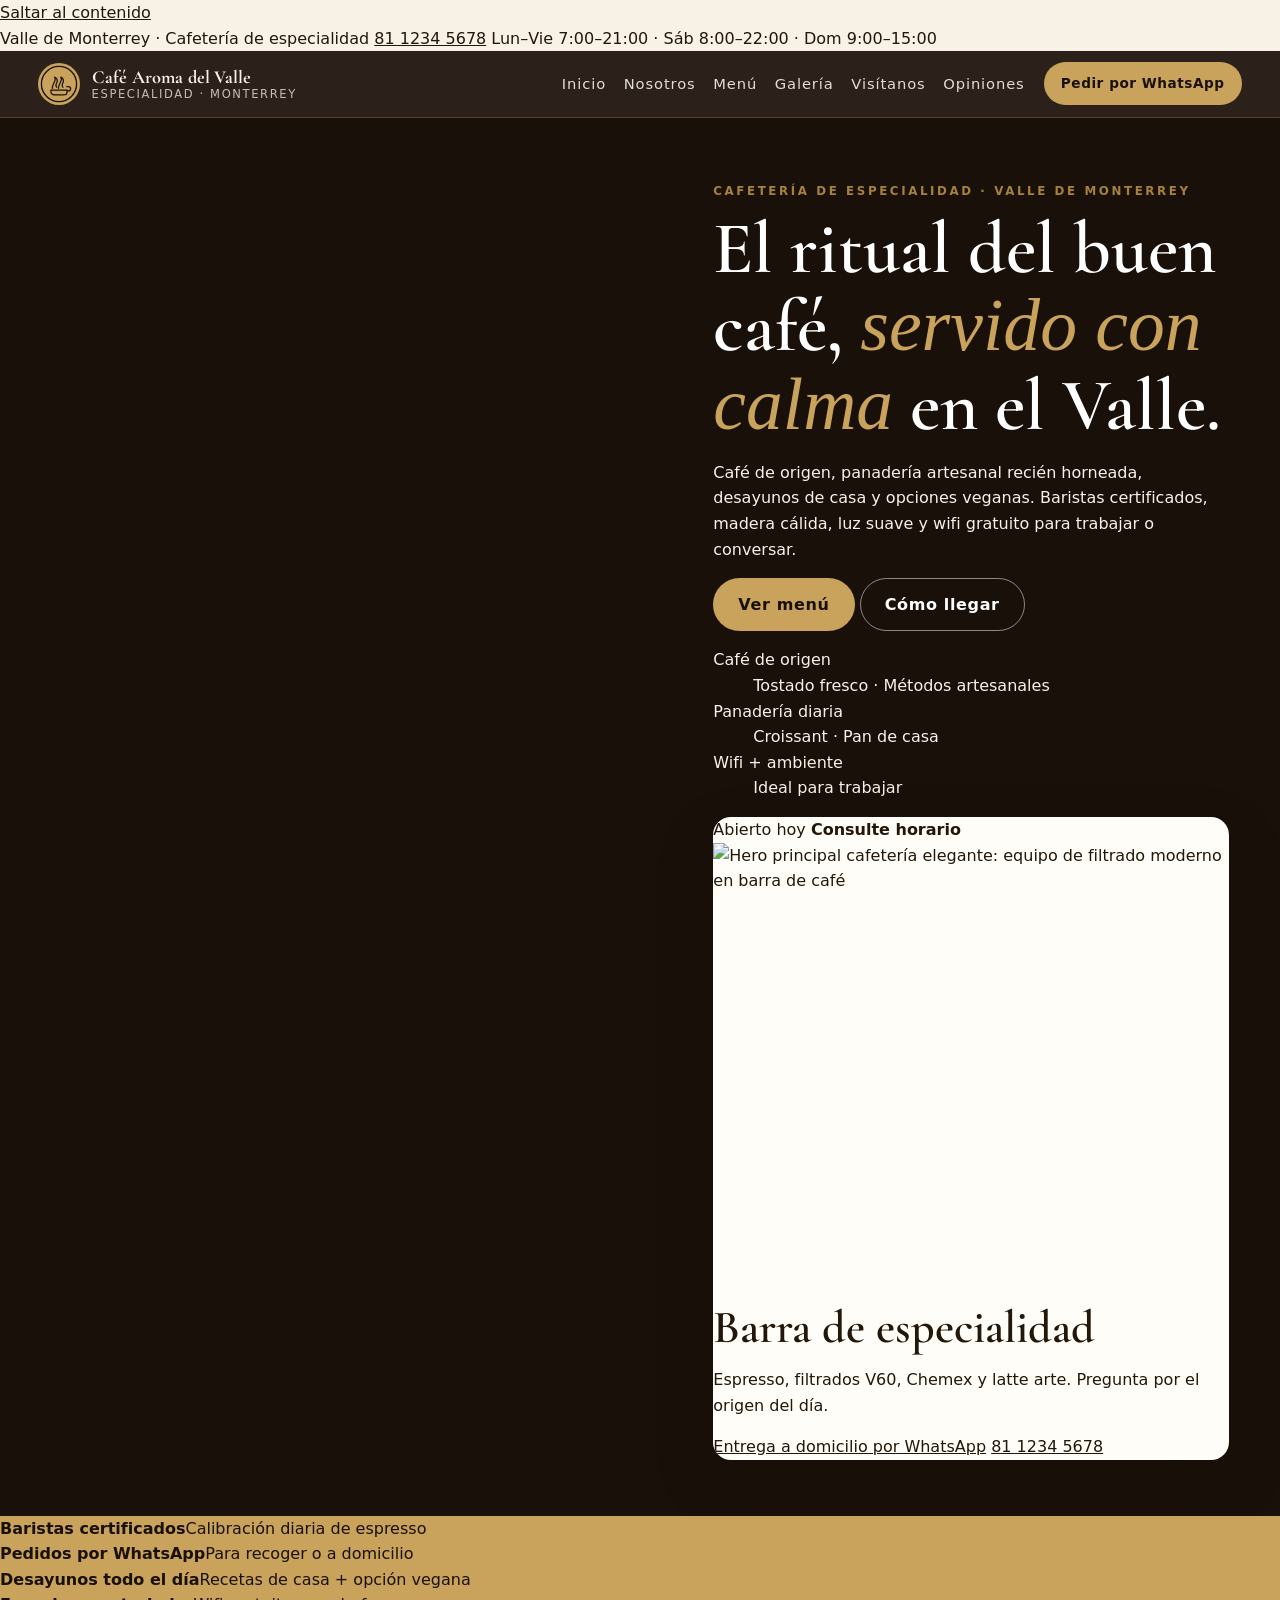
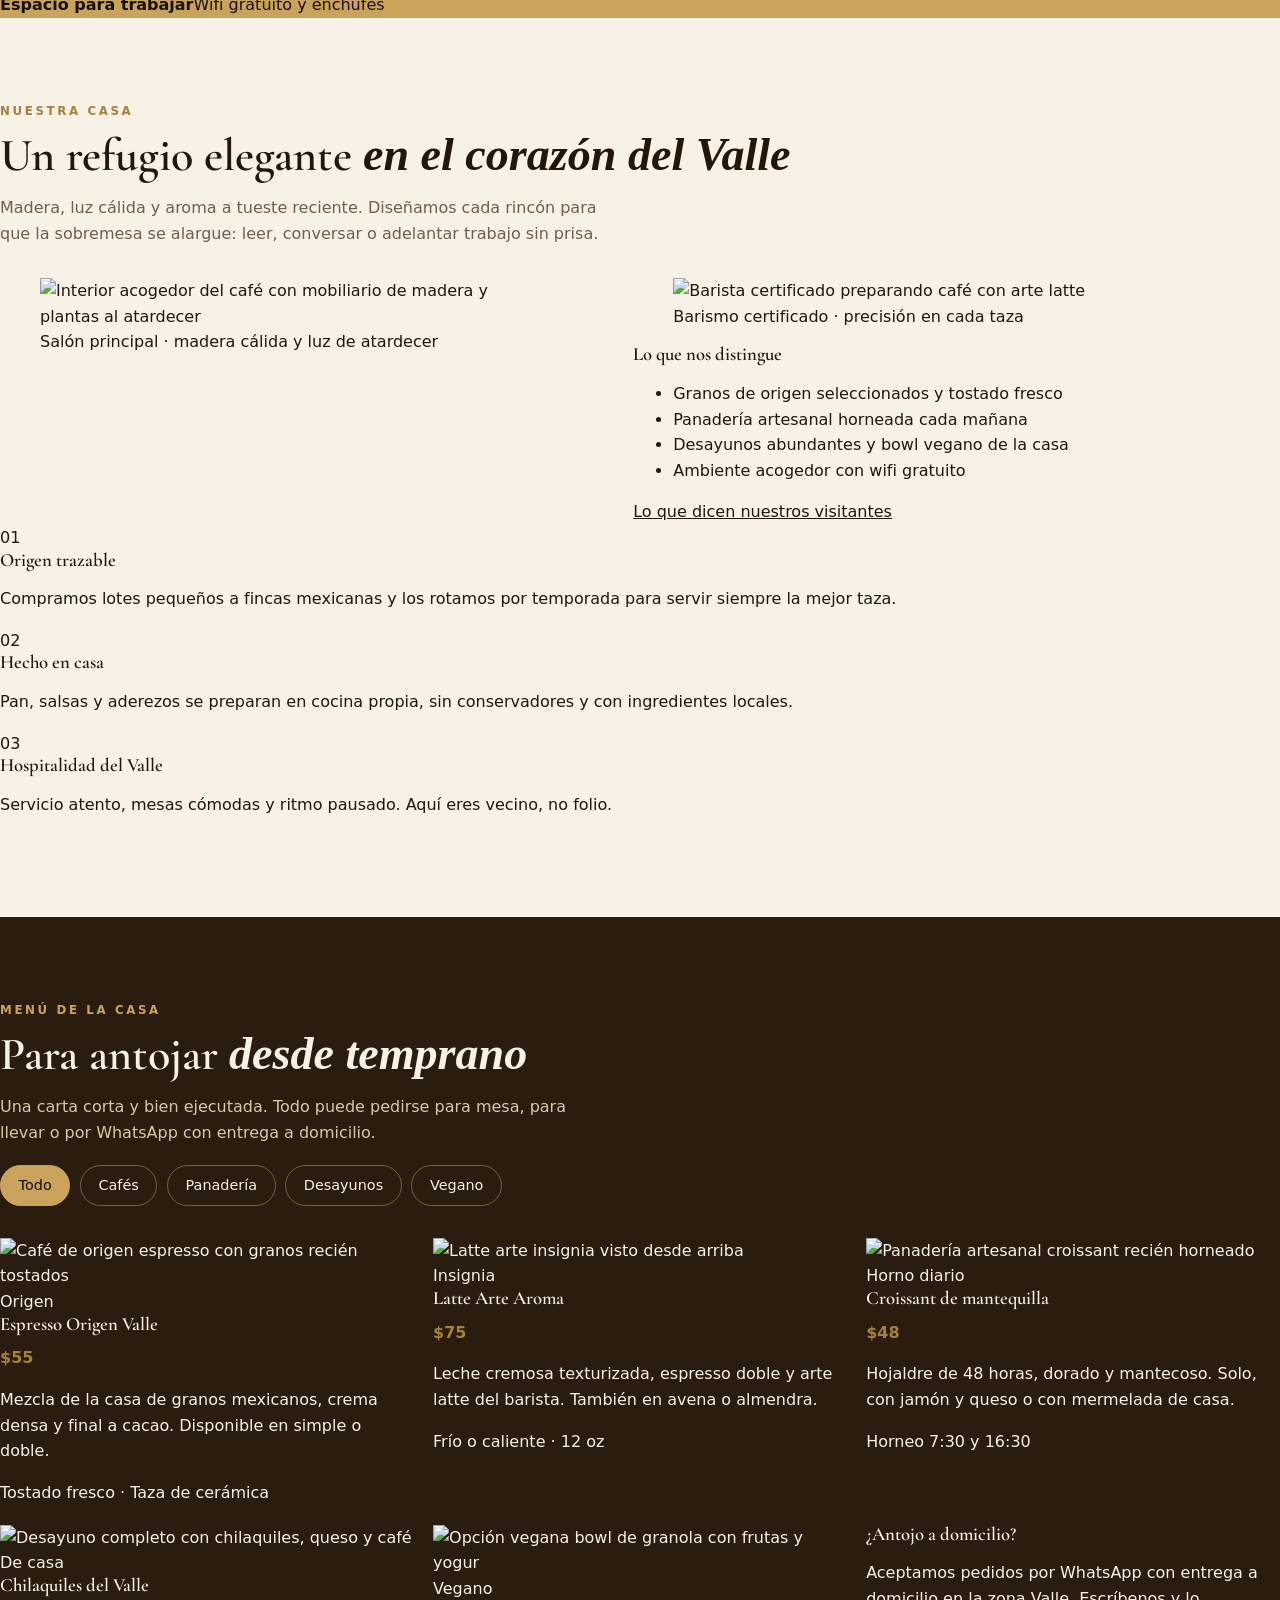
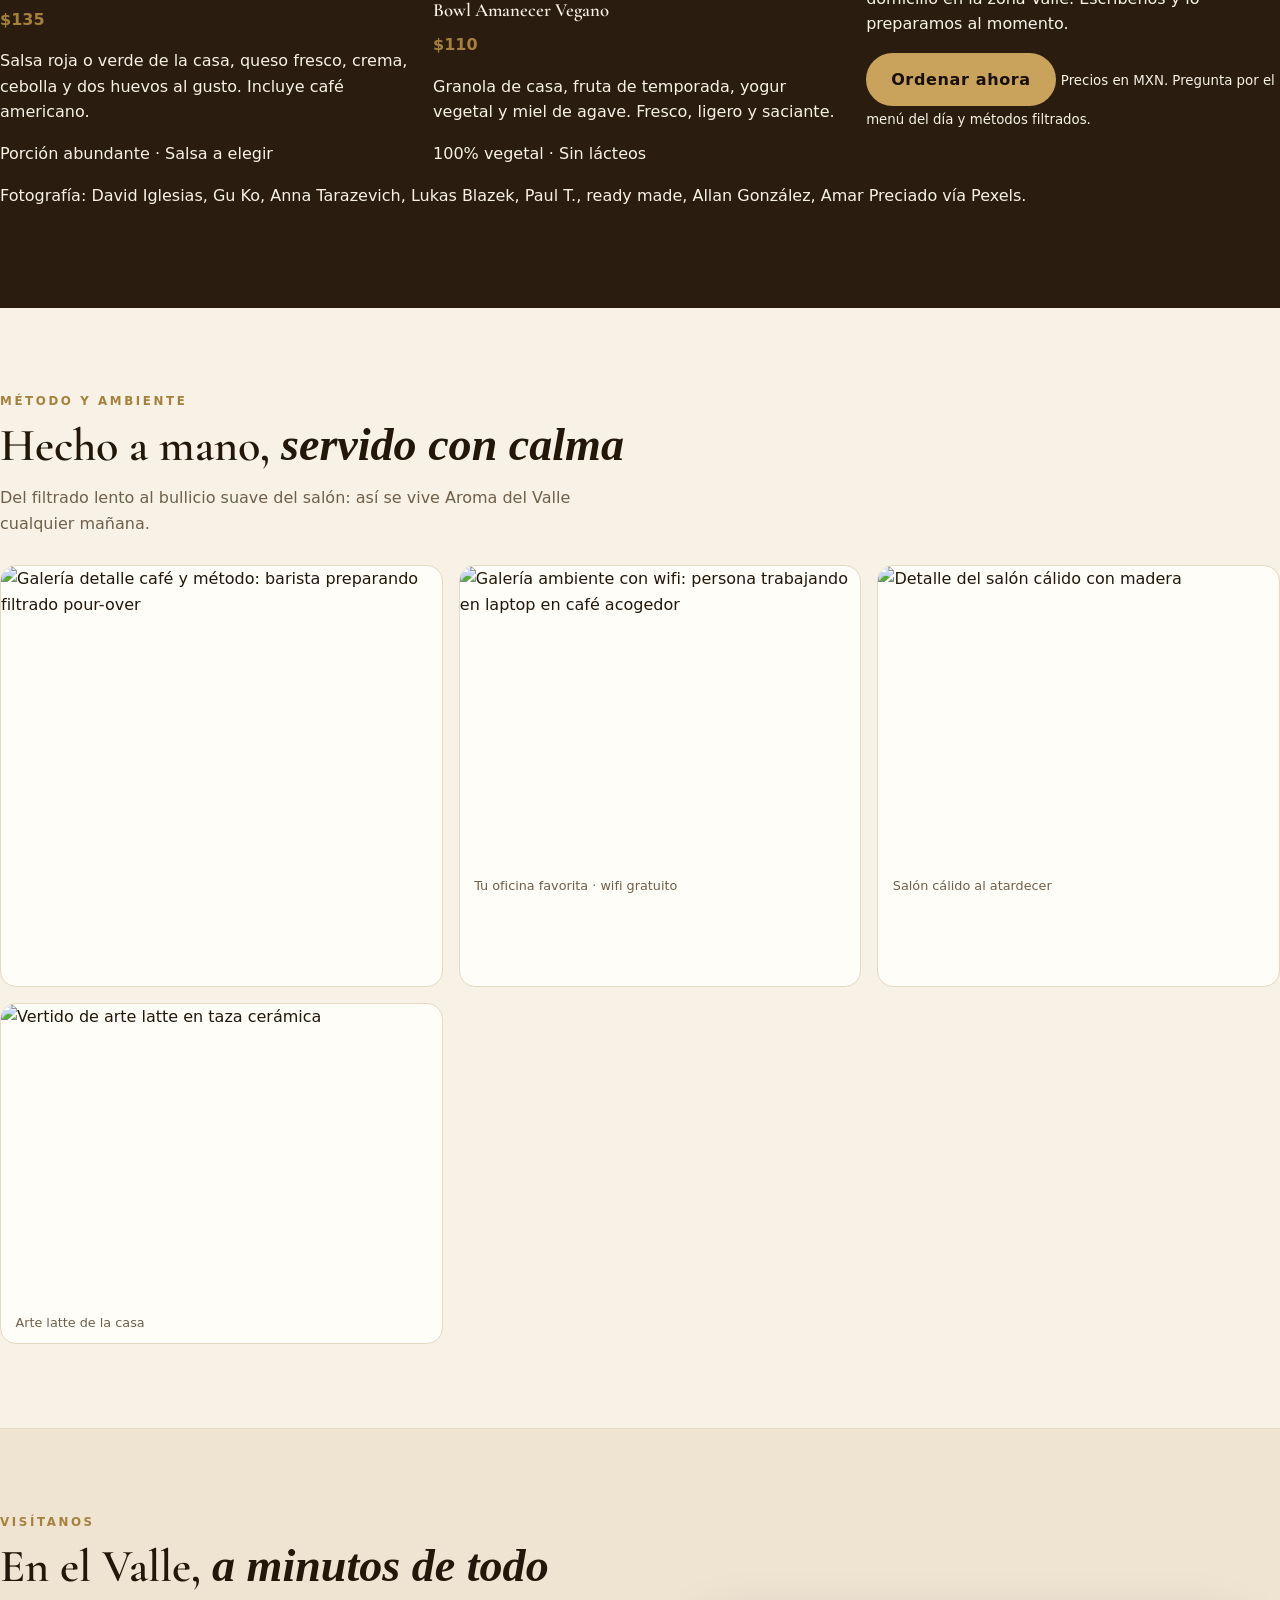
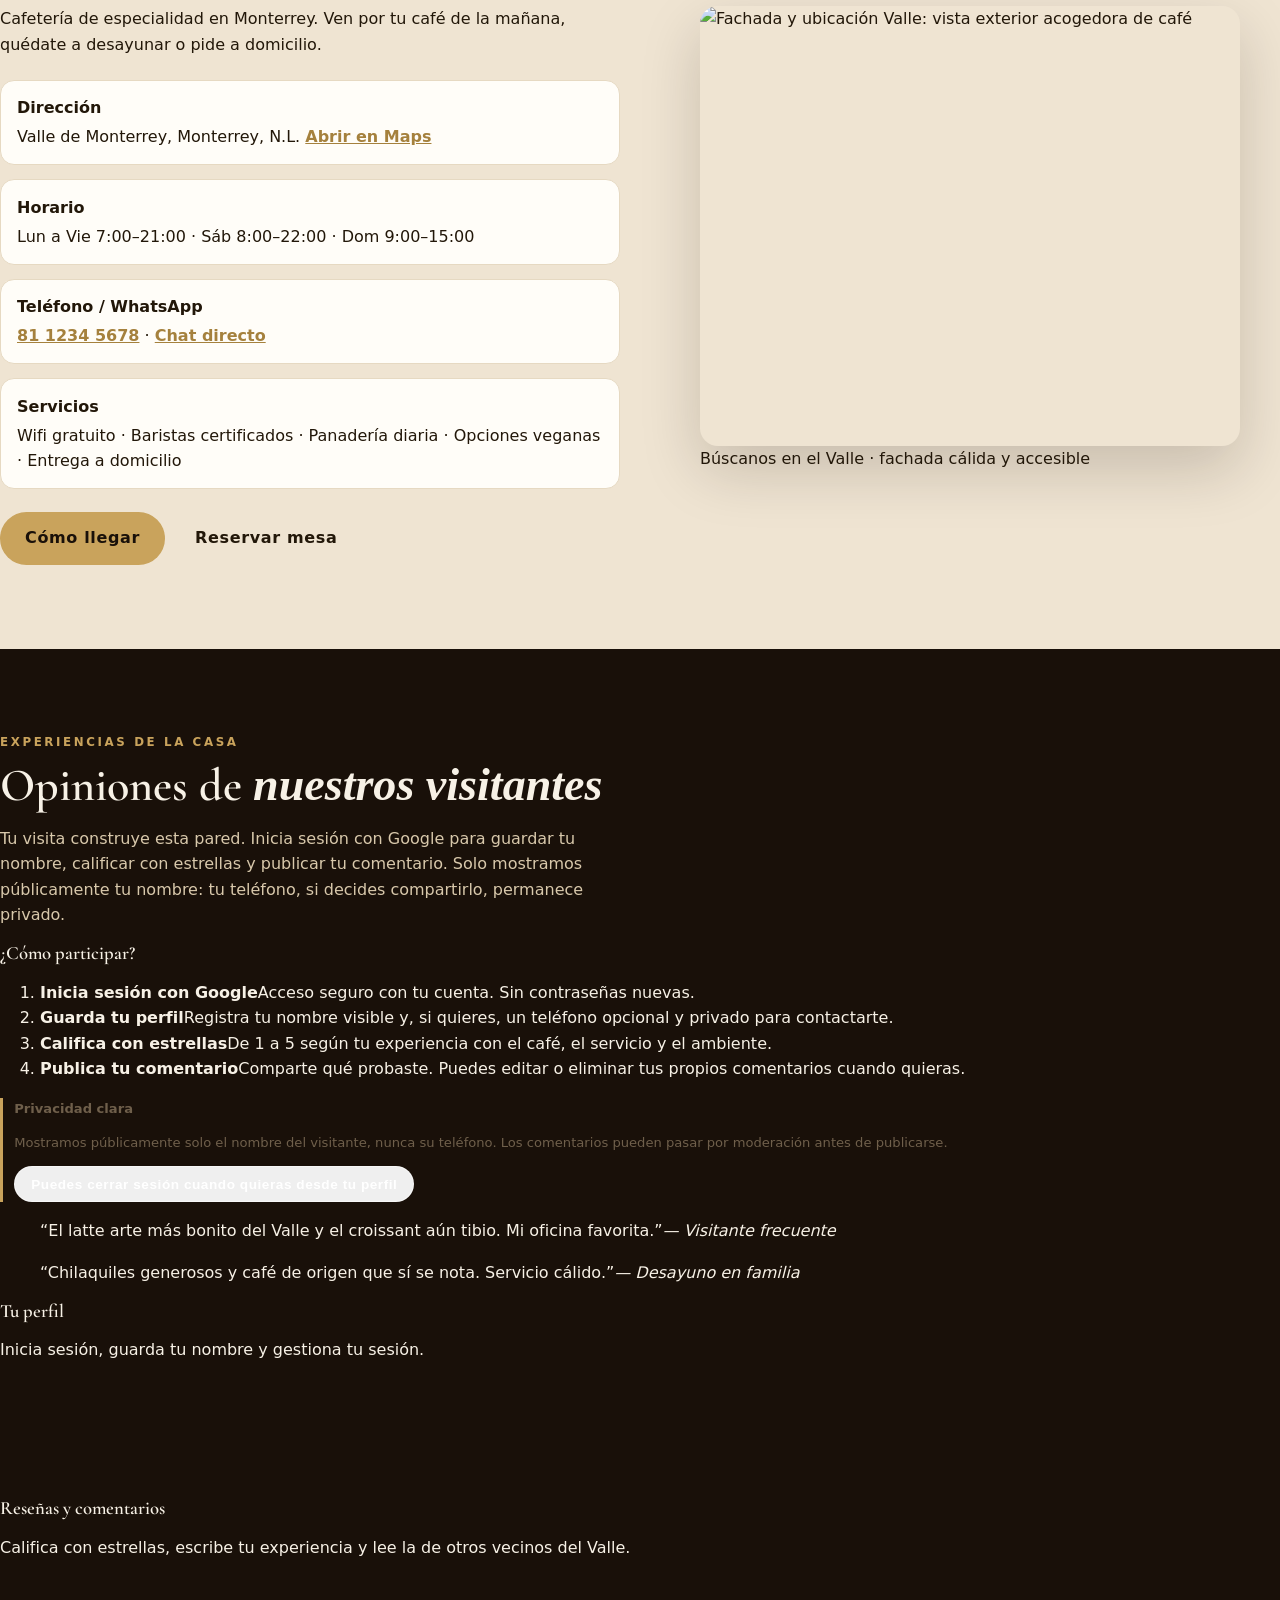
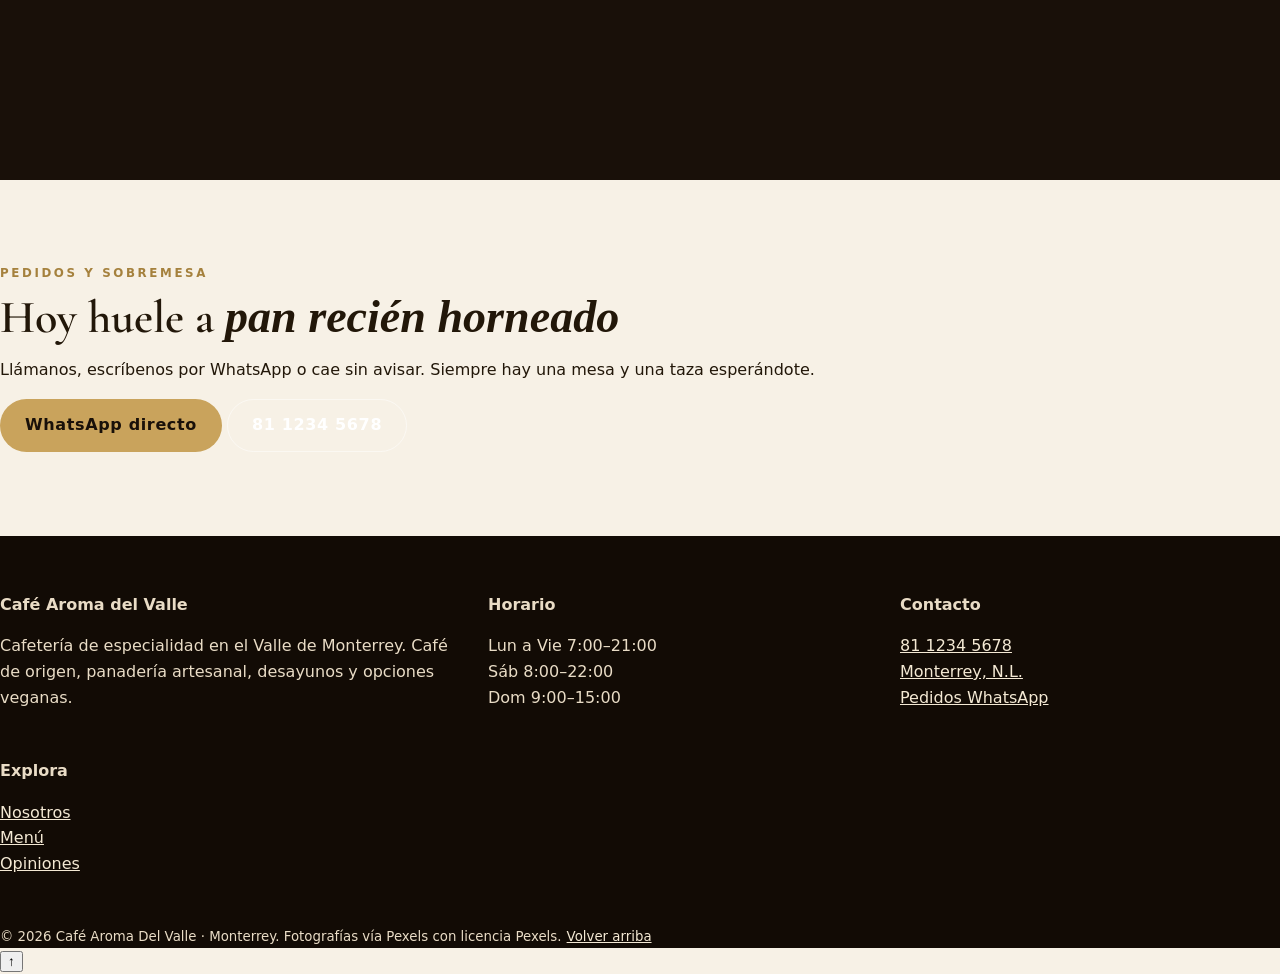
==== commit d053e27e: "generate index.html" ====
--- a/index.html
+++ b/index.html
@@ -3,7 +3,7 @@
 <head>
 <meta charset="UTF-8">
 <meta name="viewport" content="width=device-width, initial-scale=1.0">
-<title>Café Aroma Del Valle — Cafetería de especialidad en Monterrey</title>
+<title>Café Aroma Del Valle · Cafetería de especialidad en Monterrey</title>
 <meta name="description" content="Cafetería de especialidad en el Valle de Monterrey. Café de origen, panadería artesanal, desayunos y opciones veganas. Baristas certificados, ambiente acogedor y wifi gratuito.">
 <link rel="preconnect" href="https://fonts.googleapis.com">
 <link rel="preconnect" href="https://fonts.gstatic.com" crossorigin>
@@ -11,192 +11,234 @@
 <link rel="stylesheet" href="styles.css">
 </head>
 <body>
-
-<header class="site-header" id="topo">
-  <div class="header-inner">
-    <a class="brand" href="#inicio" aria-label="Café Aroma Del Valle inicio" data-eb-editable="link" data-eb-key="index.a.1" data-eb-role="a" data-eb-kind="link">
-      <span class="brand-mark" aria-hidden="true">A</span>
-      <span class="brand-text"><strong>Café Aroma Del Valle</strong><small>Cafetería de especialidad · Monterrey</small></span>
+<a class="skip" href="#contenido" data-eb-editable="link" data-eb-key="index.a.1" data-eb-role="a" data-eb-kind="link">Saltar al contenido</a>
+
+<div class="topbar">
+  <div class="wrap topbar-inner">
+    <span class="topbar-place">Valle de Monterrey · Cafetería de especialidad</span>
+    <span class="topbar-meta">
+      <a href="tel:+528112345678" data-eb-editable="link" data-eb-key="index.a.2" data-eb-role="a" data-eb-kind="link">81 1234 5678</a>
+      <span class="dot" aria-hidden="true"></span>
+      <span>Lun–Vie 7:00–21:00 · Sáb 8:00–22:00 · Dom 9:00–15:00</span>
+    </span>
+  </div>
+</div>
+
+<header class="site-header" id="inicio-nav">
+  <div class="wrap header-inner">
+    <a href="#inicio" class="brand" aria-label="Café Aroma Del Valle inicio" data-eb-editable="link" data-eb-key="index.a.3" data-eb-role="a" data-eb-kind="link">
+      <span class="brand-mark" aria-hidden="true">
+        <svg viewBox="0 0 40 40" width="38" height="38" fill="none"><circle cx="20" cy="20" r="18.5" stroke="currentColor" stroke-width="1.4"/><path d="M13 24.5c0-4.5 3-6.5 3-9.5 0-1.5-.8-2.4-.8-2.4s3 1.2 3 3.9c0 2-1.4 2.9-1.4 5 0 1.2.9 1.9.9 1.9" stroke="currentColor" stroke-width="1.3" stroke-linecap="round"/><path d="M19.5 24.5c0-4.5 3-6.5 3-9.5 0-1.5-.8-2.4-.8-2.4s3 1.2 3 3.9c0 2-1.4 2.9-1.4 5 0 1.2.9 1.9.9 1.9" stroke="currentColor" stroke-width="1.3" stroke-linecap="round"/><path d="M11.5 26.5h17v1.6c0 2-1.6 3.4-3.6 3.4h-9.8c-2 0-3.6-1.4-3.6-3.4v-1.6Z" stroke="currentColor" stroke-width="1.3"/><path d="M28.5 27.2h1.4c1.3 0 2.3-1 2.3-2.3s-1-2.2-2.2-2.2h-1.9" stroke="currentColor" stroke-width="1.3" stroke-linecap="round"/></svg>
+      </span>
+      <span class="brand-text">
+        <strong>Café Aroma del Valle</strong>
+        <small>Especialidad · Monterrey</small>
+      </span>
     </a>
     <nav class="main-nav" id="mainNav" aria-label="Navegación principal">
-      <a href="#inicio" data-eb-editable="link" data-eb-key="index.a.2" data-eb-role="a" data-eb-kind="link">Inicio</a>
-      <a href="#nosotros" data-eb-editable="link" data-eb-key="index.a.3" data-eb-role="a" data-eb-kind="link">Nosotros</a>
-      <a href="#menu" data-eb-editable="link" data-eb-key="index.a.4" data-eb-role="a" data-eb-kind="link">Menú</a>
-      <a href="#galeria" data-eb-editable="link" data-eb-key="index.a.5" data-eb-role="a" data-eb-kind="link">Espacio</a>
-      <a href="#visitanos" data-eb-editable="link" data-eb-key="index.a.6" data-eb-role="a" data-eb-kind="link">Visítanos</a>
-      <a href="#opiniones" data-eb-editable="link" data-eb-key="index.a.7" data-eb-role="a" data-eb-kind="link">Opiniones</a>
+      <a href="#inicio" class="nav-link is-active" data-eb-editable="link" data-eb-key="index.a.4" data-eb-role="a" data-eb-kind="link">Inicio</a>
+      <a href="#nosotros" class="nav-link" data-eb-editable="link" data-eb-key="index.a.5" data-eb-role="a" data-eb-kind="link">Nosotros</a>
+      <a href="#menu" class="nav-link" data-eb-editable="link" data-eb-key="index.a.6" data-eb-role="a" data-eb-kind="link">Menú</a>
+      <a href="#galeria" class="nav-link" data-eb-editable="link" data-eb-key="index.a.7" data-eb-role="a" data-eb-kind="link">Galería</a>
+      <a href="#visitanos" class="nav-link" data-eb-editable="link" data-eb-key="index.a.8" data-eb-role="a" data-eb-kind="link">Visítanos</a>
+      <a href="#opiniones" class="nav-link nav-cta" data-eb-editable="link" data-eb-key="index.a.9" data-eb-role="a" data-eb-kind="link">Opiniones</a>
     </nav>
     <div class="header-actions">
-      <div class="header-profile" data-itm-profile data-project-id="759b2851-ad6c-43f7-a90e-e5f7d4232976"></div>
-      <a class="btn btn-gold btn-sm" href="https://wa.me/528112345678?text=Hola%20Caf%C3%A9%20Aroma%20Del%20Valle%2C%20quiero%20hacer%20un%20pedido" target="_blank" rel="noopener" data-eb-editable="link" data-eb-key="index.a.8" data-eb-role="a" data-eb-kind="link">Pedir por WhatsApp</a>
-      <button class="nav-toggle" id="navToggle" aria-label="Abrir menú" aria-expanded="false" data-eb-editable="link" data-eb-key="index.button.9" data-eb-role="button" data-eb-kind="link"><span></span><span></span><span></span></button>
+      <a class="btn btn-gold btn-sm" href="https://wa.me/528112345678?text=Hola%20Caf%C3%A9%20Aroma%20del%20Valle%2C%20quiero%20hacer%20un%20pedido" target="_blank" rel="noopener" data-eb-editable="link" data-eb-key="index.a.10" data-eb-role="a" data-eb-kind="link">Pedir por WhatsApp</a>
+      <button class="nav-toggle" id="navToggle" aria-label="Abrir menú" aria-expanded="false" data-eb-editable="link" data-eb-key="index.button.11" data-eb-role="button" data-eb-kind="link">
+        <span></span><span></span><span></span>
+      </button>
     </div>
   </div>
 </header>
 
-<main>
+<main id="contenido">
 
 <!-- HERO -->
 <section class="hero" id="inicio">
   <div class="hero-bg" role="img" aria-label="Hero principal cafetería elegante"></div>
-  <div class="hero-overlay"></div>
-  <div class="hero-content">
-    <p class="eyebrow" data-eb-editable="text" data-eb-key="index.p.10" data-eb-role="p" data-eb-kind="text">Valle de Monterrey · Desde el grano hasta la taza</p>
-    <h1 data-eb-editable="text" data-eb-key="index.h1.11" data-eb-role="h1" data-eb-kind="text">Café de origen,<br><em>hospitalidad de valle</em></h1>
-    <p class="hero-lead" data-eb-editable="text" data-eb-key="index.p.12" data-eb-role="p" data-eb-kind="text">Cafetería de especialidad con panadería artesanal, desayunos y opciones veganas. Baristas certificados, ambiente acogedor y wifi gratuito para trabajar o conversar.</p>
-    <div class="hero-cta">
-      <a class="btn btn-gold" href="#menu" data-eb-editable="link" data-eb-key="index.a.13" data-eb-role="a" data-eb-kind="link">Ver menú</a>
-      <a class="btn btn-ghost" href="https://maps.google.com/?q=Monterrey" target="_blank" rel="noopener" data-eb-editable="link" data-eb-key="index.a.14" data-eb-role="a" data-eb-kind="link">Cómo llegar</a>
-    </div>
-    <dl class="hero-meta">
-      <div><dt>Horario</dt><dd>Lun–Vie 7:00–21:00 · Sáb 8:00–22:00 · Dom 9:00–15:00</dd></div>
-      <div><dt>Pedidos</dt><dd><a href="tel:+528112345678" data-eb-editable="link" data-eb-key="index.a.15" data-eb-role="a" data-eb-kind="link">81 1234 5678</a> · WhatsApp con entrega a domicilio</dd></div>
-      <div><dt>Especialidad</dt><dd>Filtrados de origen · Espresso · Pan del día</dd></div>
-    </dl>
-  </div>
-  <figure class="hero-card">
-    <img src="https://images.pexels.com/photos/13356900/pexels-photo-13356900.jpeg?auto=compress&cs=tinysrgb&dpr=2&h=650&w=940" alt="Hero principal cafetería elegante: equipo de filtrado moderno en barra de café de especialidad" loading="eager" fetchpriority="high" data-eb-editable="image" data-eb-key="index.img.16" data-eb-role="img" data-eb-kind="image">
-    <figcaption>Barra de filtrados · Foto: David Iglesias / Pexels</figcaption>
-  </figure>
+  <div class="hero-veil" aria-hidden="true"></div>
+  <div class="wrap hero-grid">
+    <div class="hero-copy">
+      <p class="eyebrow" data-eb-editable="text" data-eb-key="index.p.12" data-eb-role="p" data-eb-kind="text"><span class="line"></span>Cafetería de especialidad · Valle de Monterrey</p>
+      <h1 data-eb-editable="text" data-eb-key="index.h1.13" data-eb-role="h1" data-eb-kind="text">El ritual del buen café, <em>servido con calma</em> en el Valle.</h1>
+      <p class="lead" data-eb-editable="text" data-eb-key="index.p.14" data-eb-role="p" data-eb-kind="text">Café de origen, panadería artesanal recién horneada, desayunos de casa y opciones veganas. Baristas certificados, madera cálida, luz suave y wifi gratuito para trabajar o conversar.</p>
+      <div class="hero-buttons">
+        <a href="#menu" class="btn btn-gold" data-eb-editable="link" data-eb-key="index.a.15" data-eb-role="a" data-eb-kind="link">Ver menú</a>
+        <a href="#visitanos" class="btn btn-ghost" data-eb-editable="link" data-eb-key="index.a.16" data-eb-role="a" data-eb-kind="link">Cómo llegar</a>
+      </div>
+      <dl class="hero-stats">
+        <div><dt>Café de origen</dt><dd>Tostado fresco · Métodos artesanales</dd></div>
+        <div><dt>Panadería diaria</dt><dd>Croissant · Pan de casa</dd></div>
+        <div><dt>Wifi + ambiente</dt><dd>Ideal para trabajar</dd></div>
+      </dl>
+    </div>
+    <aside class="hero-card" aria-label="Información destacada">
+      <div class="hero-card-top">
+        <span class="badge">Abierto hoy</span>
+        <strong id="todayHours">Consulte horario</strong>
+      </div>
+      <img src="https://images.pexels.com/photos/13356900/pexels-photo-13356900.jpeg?auto=compress&cs=tinysrgb&dpr=2&h=650&w=940" alt="Hero principal cafetería elegante: equipo de filtrado moderno en barra de café" loading="eager" fetchpriority="high" data-eb-editable="image" data-eb-key="index.img.17" data-eb-role="img" data-eb-kind="image">
+      <div class="hero-card-body">
+        <h2 data-eb-editable="text" data-eb-key="index.h2.18" data-eb-role="h2" data-eb-kind="text">Barra de especialidad</h2>
+        <p data-eb-editable="text" data-eb-key="index.p.19" data-eb-role="p" data-eb-kind="text">Espresso, filtrados V60, Chemex y latte arte. Pregunta por el origen del día.</p>
+        <div class="hero-card-row">
+          <a href="https://wa.me/528112345678?text=Hola%2C%20quiero%20pedir%20para%20entrega%20a%20domicilio" target="_blank" rel="noopener" class="text-link" data-eb-editable="link" data-eb-key="index.a.20" data-eb-role="a" data-eb-kind="link">Entrega a domicilio por WhatsApp</a>
+          <a href="tel:+528112345678" class="text-link" data-eb-editable="link" data-eb-key="index.a.21" data-eb-role="a" data-eb-kind="link">81 1234 5678</a>
+        </div>
+      </div>
+    </aside>
+  </div>
 </section>
 
 <!-- CINTA -->
-<section class="strip">
-  <div class="strip-inner">
-    <span>Café de origen trazable</span><i>·</i>
-    <span>Panadería artesanal diaria</span><i>·</i>
-    <span>Baristas certificados</span><i>·</i>
-    <span>Opciones veganas</span><i>·</i>
-    <span>Wifi gratuito</span>
+<section class="strip" aria-label="Servicios">
+  <div class="wrap strip-grid">
+    <div class="strip-item"><strong>Baristas certificados</strong><span>Calibración diaria de espresso</span></div>
+    <div class="strip-item"><strong>Pedidos por WhatsApp</strong><span>Para recoger o a domicilio</span></div>
+    <div class="strip-item"><strong>Desayunos todo el día</strong><span>Recetas de casa + opción vegana</span></div>
+    <div class="strip-item"><strong>Espacio para trabajar</strong><span>Wifi gratuito y enchufes</span></div>
   </div>
 </section>
 
 <!-- NOSOTROS -->
 <section class="section about" id="nosotros">
-  <div class="container about-grid">
-    <div class="about-media">
-      <img src="https://images.pexels.com/photos/7255718/pexels-photo-7255718.jpeg?auto=compress&cs=tinysrgb&dpr=2&h=650&w=940" alt="Interior acogedor del café con mesas de madera, luz cálida y vegetación" loading="lazy" data-eb-editable="image" data-eb-key="index.img.17" data-eb-role="img" data-eb-kind="image">
-      <div class="about-badge">
-        <strong>100%</strong><span>arábiga de origen<br>molienda al momento</span>
-      </div>
-      <p class="credit" data-eb-editable="text" data-eb-key="index.p.18" data-eb-role="p" data-eb-kind="text">Foto: MART PRODUCTION / Pexels</p>
-    </div>
-    <div class="about-copy">
-      <p class="eyebrow" data-eb-editable="text" data-eb-key="index.p.19" data-eb-role="p" data-eb-kind="text">Nuestra casa</p>
-      <h2 data-eb-editable="text" data-eb-key="index.h2.20" data-eb-role="h2" data-eb-kind="text">Un refugio elegante para los amantes del café</h2>
-      <p data-eb-editable="text" data-eb-key="index.p.21" data-eb-role="p" data-eb-kind="text">Somos una cafetería de especialidad en el Valle de Monterrey. Seleccionamos lotes de origen, calibramos cada receta y horneamos pan todos los días. El resultado: una taza limpia, dulce y memorable.</p>
-      <ul class="feature-list">
-        <li><strong>Baristas certificados</strong><span>Calibración diaria de espresso y filtrados V60, Chemex y prensa.</span></li>
-        <li><strong>Ambiente acogedor</strong><span>Madera, luz cálida y rincones para trabajar con wifi gratuito.</span></li>
-        <li><strong>Cocina honesta</strong><span>Desayunos, panadería artesanal y opciones veganas frescas.</span></li>
-        <li><strong>Para llevar y a domicilio</strong><span>Pide por WhatsApp al 81 1234 5678 con entrega a domicilio.</span></li>
-      </ul>
-      <div class="about-cta">
-        <a class="btn btn-dark" href="#visitanos" data-eb-editable="link" data-eb-key="index.a.22" data-eb-role="a" data-eb-kind="link">Planear visita</a>
-        <a class="link-arrow" href="#opiniones" data-eb-editable="link" data-eb-key="index.a.23" data-eb-role="a" data-eb-kind="link">Lo que dicen nuestros visitantes</a>
-      </div>
+  <div class="wrap">
+    <div class="section-head">
+      <p class="eyebrow" data-eb-editable="text" data-eb-key="index.p.22" data-eb-role="p" data-eb-kind="text"><span class="line"></span>Nuestra casa</p>
+      <h2 data-eb-editable="text" data-eb-key="index.h2.23" data-eb-role="h2" data-eb-kind="text">Un refugio elegante <em>en el corazón del Valle</em></h2>
+      <p class="section-sub" data-eb-editable="text" data-eb-key="index.p.24" data-eb-role="p" data-eb-kind="text">Madera, luz cálida y aroma a tueste reciente. Diseñamos cada rincón para que la sobremesa se alargue: leer, conversar o adelantar trabajo sin prisa.</p>
+    </div>
+    <div class="about-grid">
+      <figure class="about-main">
+        <img src="https://images.pexels.com/photos/31321857/pexels-photo-31321857.jpeg?auto=compress&cs=tinysrgb&dpr=2&h=650&w=940" alt="Interior acogedor del café con mobiliario de madera y plantas al atardecer" loading="lazy" data-eb-editable="image" data-eb-key="index.img.25" data-eb-role="img" data-eb-kind="image">
+        <figcaption>Salón principal · madera cálida y luz de atardecer</figcaption>
+      </figure>
+      <div class="about-side">
+        <figure>
+          <img src="https://images.pexels.com/photos/4927237/pexels-photo-4927237.jpeg?auto=compress&cs=tinysrgb&dpr=2&h=650&w=940" alt="Barista certificado preparando café con arte latte" loading="lazy" data-eb-editable="image" data-eb-key="index.img.26" data-eb-role="img" data-eb-kind="image">
+          <figcaption>Barismo certificado · precisión en cada taza</figcaption>
+        </figure>
+        <div class="about-card">
+          <h3 data-eb-editable="text" data-eb-key="index.h3.27" data-eb-role="h3" data-eb-kind="text">Lo que nos distingue</h3>
+          <ul class="check-list">
+            <li>Granos de origen seleccionados y tostado fresco</li>
+            <li>Panadería artesanal horneada cada mañana</li>
+            <li>Desayunos abundantes y bowl vegano de la casa</li>
+            <li>Ambiente acogedor con wifi gratuito</li>
+          </ul>
+          <a href="#opiniones" class="text-link" data-eb-editable="link" data-eb-key="index.a.28" data-eb-role="a" data-eb-kind="link">Lo que dicen nuestros visitantes</a>
+        </div>
+      </div>
+    </div>
+    <div class="values">
+      <article><span class="value-num">01</span><h3 data-eb-editable="text" data-eb-key="index.h3.29" data-eb-role="h3" data-eb-kind="text">Origen trazable</h3><p data-eb-editable="text" data-eb-key="index.p.30" data-eb-role="p" data-eb-kind="text">Compramos lotes pequeños a fincas mexicanas y los rotamos por temporada para servir siempre la mejor taza.</p></article>
+      <article><span class="value-num">02</span><h3 data-eb-editable="text" data-eb-key="index.h3.31" data-eb-role="h3" data-eb-kind="text">Hecho en casa</h3><p data-eb-editable="text" data-eb-key="index.p.32" data-eb-role="p" data-eb-kind="text">Pan, salsas y aderezos se preparan en cocina propia, sin conservadores y con ingredientes locales.</p></article>
+      <article><span class="value-num">03</span><h3 data-eb-editable="text" data-eb-key="index.h3.33" data-eb-role="h3" data-eb-kind="text">Hospitalidad del Valle</h3><p data-eb-editable="text" data-eb-key="index.p.34" data-eb-role="p" data-eb-kind="text">Servicio atento, mesas cómodas y ritmo pausado. Aquí eres vecino, no folio.</p></article>
     </div>
   </div>
 </section>
 
 <!-- MENU -->
 <section class="section menu" id="menu">
-  <div class="container">
+  <div class="wrap">
+    <div class="section-head light">
+      <p class="eyebrow eyebrow-light" data-eb-editable="text" data-eb-key="index.p.35" data-eb-role="p" data-eb-kind="text"><span class="line"></span>Menú de la casa</p>
+      <h2 data-eb-editable="text" data-eb-key="index.h2.36" data-eb-role="h2" data-eb-kind="text">Para antojar <em>desde temprano</em></h2>
+      <p class="section-sub" data-eb-editable="text" data-eb-key="index.p.37" data-eb-role="p" data-eb-kind="text">Una carta corta y bien ejecutada. Todo puede pedirse para mesa, para llevar o por WhatsApp con entrega a domicilio.</p>
+    </div>
+
+    <div class="menu-filters" role="tablist" aria-label="Filtrar menú">
+      <button class="chip is-active" data-filter="all" role="tab" aria-selected="true" data-eb-editable="link" data-eb-key="index.button.38" data-eb-role="button" data-eb-kind="link">Todo</button>
+      <button class="chip" data-filter="cafe" role="tab" aria-selected="false" data-eb-editable="link" data-eb-key="index.button.39" data-eb-role="button" data-eb-kind="link">Cafés</button>
+      <button class="chip" data-filter="panaderia" role="tab" aria-selected="false" data-eb-editable="link" data-eb-key="index.button.40" data-eb-role="button" data-eb-kind="link">Panadería</button>
+      <button class="chip" data-filter="desayuno" role="tab" aria-selected="false" data-eb-editable="link" data-eb-key="index.button.41" data-eb-role="button" data-eb-kind="link">Desayunos</button>
+      <button class="chip" data-filter="vegano" role="tab" aria-selected="false" data-eb-editable="link" data-eb-key="index.button.42" data-eb-role="button" data-eb-kind="link">Vegano</button>
+    </div>
+
+    <div class="menu-grid" id="menuGrid">
+      <article class="dish" data-cat="cafe">
+        <div class="dish-media"><img src="https://images.pexels.com/photos/1419944/pexels-photo-1419944.jpeg?auto=compress&cs=tinysrgb&dpr=2&h=650&w=940" alt="Café de origen espresso con granos recién tostados" loading="lazy" data-eb-editable="image" data-eb-key="index.img.43" data-eb-role="img" data-eb-kind="image"><span class="dish-tag">Origen</span></div>
+        <div class="dish-body">
+          <div class="dish-head"><h3 data-eb-editable="text" data-eb-key="index.h3.44" data-eb-role="h3" data-eb-kind="text">Espresso Origen Valle</h3><span class="price">$55</span></div>
+          <p data-eb-editable="text" data-eb-key="index.p.45" data-eb-role="p" data-eb-kind="text">Mezcla de la casa de granos mexicanos, crema densa y final a cacao. Disponible en simple o doble.</p>
+          <span class="dish-meta">Tostado fresco · Taza de cerámica</span>
+        </div>
+      </article>
+
+      <article class="dish" data-cat="cafe">
+        <div class="dish-media"><img src="https://images.pexels.com/photos/36094445/pexels-photo-36094445.jpeg?auto=compress&cs=tinysrgb&dpr=2&h=650&w=940" alt="Latte arte insignia visto desde arriba" loading="lazy" data-eb-editable="image" data-eb-key="index.img.46" data-eb-role="img" data-eb-kind="image"><span class="dish-tag">Insignia</span></div>
+        <div class="dish-body">
+          <div class="dish-head"><h3 data-eb-editable="text" data-eb-key="index.h3.47" data-eb-role="h3" data-eb-kind="text">Latte Arte Aroma</h3><span class="price">$75</span></div>
+          <p data-eb-editable="text" data-eb-key="index.p.48" data-eb-role="p" data-eb-kind="text">Leche cremosa texturizada, espresso doble y arte latte del barista. También en avena o almendra.</p>
+          <span class="dish-meta">Frío o caliente · 12 oz</span>
+        </div>
+      </article>
+
+      <article class="dish" data-cat="panaderia">
+        <div class="dish-media"><img src="https://images.pexels.com/photos/3850376/pexels-photo-3850376.jpeg?auto=compress&cs=tinysrgb&dpr=2&h=650&w=940" alt="Panadería artesanal croissant recién horneado" loading="lazy" data-eb-editable="image" data-eb-key="index.img.49" data-eb-role="img" data-eb-kind="image"><span class="dish-tag">Horno diario</span></div>
+        <div class="dish-body">
+          <div class="dish-head"><h3 data-eb-editable="text" data-eb-key="index.h3.50" data-eb-role="h3" data-eb-kind="text">Croissant de mantequilla</h3><span class="price">$48</span></div>
+          <p data-eb-editable="text" data-eb-key="index.p.51" data-eb-role="p" data-eb-kind="text">Hojaldre de 48 horas, dorado y mantecoso. Solo, con jamón y queso o con mermelada de casa.</p>
+          <span class="dish-meta">Horneo 7:30 y 16:30</span>
+        </div>
+      </article>
+
+      <article class="dish" data-cat="desayuno">
+        <div class="dish-media"><img src="https://images.pexels.com/photos/31822994/pexels-photo-31822994.jpeg?auto=compress&cs=tinysrgb&dpr=2&h=650&w=940" alt="Desayuno completo con chilaquiles, queso y café" loading="lazy" data-eb-editable="image" data-eb-key="index.img.52" data-eb-role="img" data-eb-kind="image"><span class="dish-tag">De casa</span></div>
+        <div class="dish-body">
+          <div class="dish-head"><h3 data-eb-editable="text" data-eb-key="index.h3.53" data-eb-role="h3" data-eb-kind="text">Chilaquiles del Valle</h3><span class="price">$135</span></div>
+          <p data-eb-editable="text" data-eb-key="index.p.54" data-eb-role="p" data-eb-kind="text">Salsa roja o verde de la casa, queso fresco, crema, cebolla y dos huevos al gusto. Incluye café americano.</p>
+          <span class="dish-meta">Porción abundante · Salsa a elegir</span>
+        </div>
+      </article>
+
+      <article class="dish" data-cat="vegano desayuno">
+        <div class="dish-media"><img src="https://images.pexels.com/photos/28097277/pexels-photo-28097277.jpeg?auto=compress&cs=tinysrgb&dpr=2&h=650&w=940" alt="Opción vegana bowl de granola con frutas y yogur" loading="lazy" data-eb-editable="image" data-eb-key="index.img.55" data-eb-role="img" data-eb-kind="image"><span class="dish-tag">Vegano</span></div>
+        <div class="dish-body">
+          <div class="dish-head"><h3 data-eb-editable="text" data-eb-key="index.h3.56" data-eb-role="h3" data-eb-kind="text">Bowl Amanecer Vegano</h3><span class="price">$110</span></div>
+          <p data-eb-editable="text" data-eb-key="index.p.57" data-eb-role="p" data-eb-kind="text">Granola de casa, fruta de temporada, yogur vegetal y miel de agave. Fresco, ligero y saciante.</p>
+          <span class="dish-meta">100% vegetal · Sin lácteos</span>
+        </div>
+      </article>
+
+      <article class="dish dish-cta">
+        <div class="dish-body">
+          <h3 data-eb-editable="text" data-eb-key="index.h3.58" data-eb-role="h3" data-eb-kind="text">¿Antojo a domicilio?</h3>
+          <p data-eb-editable="text" data-eb-key="index.p.59" data-eb-role="p" data-eb-kind="text">Aceptamos pedidos por WhatsApp con entrega a domicilio en la zona Valle. Escríbenos y lo preparamos al momento.</p>
+          <a class="btn btn-gold" href="https://wa.me/528112345678?text=Hola%20Caf%C3%A9%20Aroma%20del%20Valle%2C%20quiero%20ordenar" target="_blank" rel="noopener" data-eb-editable="link" data-eb-key="index.a.60" data-eb-role="a" data-eb-kind="link">Ordenar ahora</a>
+          <small>Precios en MXN. Pregunta por el menú del día y métodos filtrados.</small>
+        </div>
+      </article>
+    </div>
+    <p class="attribution" data-eb-editable="text" data-eb-key="index.p.61" data-eb-role="p" data-eb-kind="text">Fotografía: David Iglesias, Gu Ko, Anna Tarazevich, Lukas Blazek, Paul T., ready made, Allan González, Amar Preciado vía Pexels.</p>
+  </div>
+</section>
+
+<!-- GALERIA -->
+<section class="section gallery" id="galeria">
+  <div class="wrap">
     <div class="section-head">
-      <p class="eyebrow" data-eb-editable="text" data-eb-key="index.p.24" data-eb-role="p" data-eb-kind="text">Menú de la casa</p>
-      <h2 data-eb-editable="text" data-eb-key="index.h2.25" data-eb-role="h2" data-eb-kind="text">Sabores que vuelven</h2>
-      <p class="section-sub" data-eb-editable="text" data-eb-key="index.p.26" data-eb-role="p" data-eb-kind="text">Selección de especialidades. Pregunta por el grano del día y el pan recién horneado.</p>
-      <div class="menu-filters" role="tablist" aria-label="Filtrar menú">
-        <button class="chip is-active" data-filter="all" data-eb-editable="link" data-eb-key="index.button.27" data-eb-role="button" data-eb-kind="link">Todo</button>
-        <button class="chip" data-filter="cafe" data-eb-editable="link" data-eb-key="index.button.28" data-eb-role="button" data-eb-kind="link">Café</button>
-        <button class="chip" data-filter="panaderia" data-eb-editable="link" data-eb-key="index.button.29" data-eb-role="button" data-eb-kind="link">Panadería</button>
-        <button class="chip" data-filter="desayunos" data-eb-editable="link" data-eb-key="index.button.30" data-eb-role="button" data-eb-kind="link">Desayunos</button>
-        <button class="chip" data-filter="vegano" data-eb-editable="link" data-eb-key="index.button.31" data-eb-role="button" data-eb-kind="link">Vegano</button>
-      </div>
-    </div>
-
-    <div class="menu-grid" id="menuGrid">
-      <article class="menu-card" data-cat="cafe">
-        <img src="https://images.pexels.com/photos/7658328/pexels-photo-7658328.jpeg?auto=compress&cs=tinysrgb&dpr=2&h=650&w=940" alt="Café de origen método filtrado servido con granos" loading="lazy" data-eb-editable="image" data-eb-key="index.img.32" data-eb-role="img" data-eb-kind="image">
-        <div class="menu-body">
-          <div class="menu-top"><h3 data-eb-editable="text" data-eb-key="index.h3.33" data-eb-role="h3" data-eb-kind="text">Filtrado de origen</h3><span class="price">$85</span></div>
-          <p data-eb-editable="text" data-eb-key="index.p.34" data-eb-role="p" data-eb-kind="text">V60 o Chemex con lote de temporada. Notas florales y dulzor prolongado. Molienda al momento.</p>
-          <span class="tag">Café · Trazable</span>
-        </div>
-      </article>
-
-      <article class="menu-card" data-cat="cafe">
-        <img src="https://images.pexels.com/photos/2096840/pexels-photo-2096840.jpeg?auto=compress&cs=tinysrgb&dpr=2&h=650&w=940" alt="Latte arte capuchino en taza cerámica" loading="lazy" data-eb-editable="image" data-eb-key="index.img.35" data-eb-role="img" data-eb-kind="image">
-        <div class="menu-body">
-          <div class="menu-top"><h3 data-eb-editable="text" data-eb-key="index.h3.36" data-eb-role="h3" data-eb-kind="text">Capuchino arte latte</h3><span class="price">$75</span></div>
-          <p data-eb-editable="text" data-eb-key="index.p.37" data-eb-role="p" data-eb-kind="text">Espresso doble, leche texturizada sedosa y arte vertido por baristas certificados.</p>
-          <span class="tag">Café · Clásico</span>
-        </div>
-      </article>
-
-      <article class="menu-card" data-cat="panaderia">
-        <img src="https://images.pexels.com/photos/29380151/pexels-photo-29380151.jpeg?auto=compress&cs=tinysrgb&dpr=2&h=650&w=940" alt="Panadería artesanal con panes y croissants recién horneados" loading="lazy" data-eb-editable="image" data-eb-key="index.img.38" data-eb-role="img" data-eb-kind="image">
-        <div class="menu-body">
-          <div class="menu-top"><h3 data-eb-editable="text" data-eb-key="index.h3.39" data-eb-role="h3" data-eb-kind="text">Panadería del día</h3><span class="price">$45–$90</span></div>
-          <p data-eb-editable="text" data-eb-key="index.p.40" data-eb-role="p" data-eb-kind="text">Croissants de mantequilla, masa madre y roles de canela. Horneado artesanal cada mañana.</p>
-          <span class="tag">Panadería · Artesanal</span>
-        </div>
-      </article>
-
-      <article class="menu-card" data-cat="desayunos">
-        <img src="https://images.pexels.com/photos/376463/pexels-photo-376463.jpeg?auto=compress&cs=tinysrgb&dpr=2&h=650&w=940" alt="Desayuno especialidad: chilaquiles con huevo estrellado" loading="lazy" data-eb-editable="image" data-eb-key="index.img.41" data-eb-role="img" data-eb-kind="image">
-        <div class="menu-body">
-          <div class="menu-top"><h3 data-eb-editable="text" data-eb-key="index.h3.42" data-eb-role="h3" data-eb-kind="text">Chilaquiles del Valle</h3><span class="price">$135</span></div>
-          <p data-eb-editable="text" data-eb-key="index.p.43" data-eb-role="p" data-eb-kind="text">Totopos crujientes, salsa de la casa, huevo estrellado y hierbas frescas. El favorito del fin de semana.</p>
-          <span class="tag">Desayunos · Casa</span>
-        </div>
-      </article>
-
-      <article class="menu-card" data-cat="vegano desayunos">
-        <img src="https://images.pexels.com/photos/6327129/pexels-photo-6327129.jpeg?auto=compress&cs=tinysrgb&dpr=2&h=650&w=940" alt="Opción vegana: pan tostado con aguacate" loading="lazy" data-eb-editable="image" data-eb-key="index.img.44" data-eb-role="img" data-eb-kind="image">
-        <div class="menu-body">
-          <div class="menu-top"><h3 data-eb-editable="text" data-eb-key="index.h3.45" data-eb-role="h3" data-eb-kind="text">Tostada vegana</h3><span class="price">$110</span></div>
-          <p data-eb-editable="text" data-eb-key="index.p.46" data-eb-role="p" data-eb-kind="text">Pan de masa madre, aguacate, semillas y cítricos. Opción fresca a base de plantas.</p>
-          <span class="tag">Vegano · Fresco</span>
-        </div>
-      </article>
-
-      <article class="menu-card menu-card-cta">
-        <div class="menu-body">
-          <p class="eyebrow" data-eb-editable="text" data-eb-key="index.p.47" data-eb-role="p" data-eb-kind="text">¿Antojo inmediato?</p>
-          <h3 data-eb-editable="text" data-eb-key="index.h3.48" data-eb-role="h3" data-eb-kind="text">Pide por WhatsApp y recógelo caliente</h3>
-          <p data-eb-editable="text" data-eb-key="index.p.49" data-eb-role="p" data-eb-kind="text">Aceptamos pedidos por WhatsApp con entrega a domicilio en la zona del Valle.</p>
-          <a class="btn btn-gold" href="https://wa.me/528112345678?text=Hola%2C%20quiero%20ordenar%20del%20men%C3%BA%20de%20Caf%C3%A9%20Aroma%20Del%20Valle" target="_blank" rel="noopener" data-eb-editable="link" data-eb-key="index.a.50" data-eb-role="a" data-eb-kind="link">Ordenar ahora</a>
-          <p class="small" data-eb-editable="text" data-eb-key="index.p.51" data-eb-role="p" data-eb-kind="text">Teléfono público: <a href="tel:+528112345678" data-eb-editable="link" data-eb-key="index.a.52" data-eb-role="a" data-eb-kind="link">81 1234 5678</a></p>
-        </div>
-      </article>
-    </div>
-    <p class="credit" data-eb-editable="text" data-eb-key="index.p.53" data-eb-role="p" data-eb-kind="text">Fotografías de café y alimentos: Cup of Couple, Melissa Jansen van Rensburg, Valeria Boltneva, Ash Craig, Tima Miroshnichenko / Pexels.</p>
-  </div>
-</section>
-
-<!-- GALERIA / ESPACIO -->
-<section class="section gallery" id="galeria">
-  <div class="container">
-    <div class="section-head split">
-      <div>
-        <p class="eyebrow" data-eb-editable="text" data-eb-key="index.p.54" data-eb-role="p" data-eb-kind="text">El espacio</p>
-        <h2 data-eb-editable="text" data-eb-key="index.h2.55" data-eb-role="h2" data-eb-kind="text">Diseñado para quedarse un rato más</h2>
-      </div>
-      <p class="section-sub" data-eb-editable="text" data-eb-key="index.p.56" data-eb-role="p" data-eb-kind="text">Barra de especialidad, granos de origen y mesas cómodas con wifi gratuito para trabajar o leer.</p>
+      <p class="eyebrow" data-eb-editable="text" data-eb-key="index.p.62" data-eb-role="p" data-eb-kind="text"><span class="line"></span>Método y ambiente</p>
+      <h2 data-eb-editable="text" data-eb-key="index.h2.63" data-eb-role="h2" data-eb-kind="text">Hecho a mano, <em>servido con calma</em></h2>
+      <p class="section-sub" data-eb-editable="text" data-eb-key="index.p.64" data-eb-role="p" data-eb-kind="text">Del filtrado lento al bullicio suave del salón: así se vive Aroma del Valle cualquier mañana.</p>
     </div>
     <div class="gallery-grid">
       <figure class="g-item g-tall">
-        <img src="https://images.pexels.com/photos/4349955/pexels-photo-4349955.jpeg?auto=compress&cs=tinysrgb&dpr=2&h=650&w=940" alt="Barista preparando café con máquina profesional" loading="lazy" data-eb-editable="image" data-eb-key="index.img.57" data-eb-role="img" data-eb-kind="image">
-        <figcaption>Baristas certificados · Foto: Ketut Subiyanto / Pexels</figcaption>
+        <img src="https://images.pexels.com/photos/4787610/pexels-photo-4787610.jpeg?auto=compress&cs=tinysrgb&dpr=2&h=650&w=940" alt="Galería detalle café y método: barista preparando filtrado pour-over" loading="lazy" data-eb-editable="image" data-eb-key="index.img.65" data-eb-role="img" data-eb-kind="image">
+        <figcaption>Filtrado pour-over · extracción lenta</figcaption>
       </figure>
       <figure class="g-item">
-        <img src="https://images.pexels.com/photos/33220157/pexels-photo-33220157.jpeg?auto=compress&cs=tinysrgb&dpr=2&h=650&w=940" alt="Detalle de granos de café recién tostados" loading="lazy" data-eb-editable="image" data-eb-key="index.img.58" data-eb-role="img" data-eb-kind="image">
-        <figcaption>Granos de origen · Foto: indra projects / Pexels</figcaption>
+        <img src="https://images.pexels.com/photos/6327572/pexels-photo-6327572.jpeg?auto=compress&cs=tinysrgb&dpr=2&h=650&w=940" alt="Galería ambiente con wifi: persona trabajando en laptop en café acogedor" loading="lazy" data-eb-editable="image" data-eb-key="index.img.66" data-eb-role="img" data-eb-kind="image">
+        <figcaption>Tu oficina favorita · wifi gratuito</figcaption>
       </figure>
       <figure class="g-item">
-        <img src="https://images.pexels.com/photos/6327572/pexels-photo-6327572.jpeg?auto=compress&cs=tinysrgb&dpr=2&h=650&w=940" alt="Ambiente para trabajar con wifi y café en mesa" loading="lazy" data-eb-editable="image" data-eb-key="index.img.59" data-eb-role="img" data-eb-kind="image">
-        <figcaption>Trabaja con wifi gratuito · Foto: Tima Miroshnichenko / Pexels</figcaption>
+        <img src="https://images.pexels.com/photos/31321857/pexels-photo-31321857.jpeg?auto=compress&cs=tinysrgb&dpr=2&h=650&w=940" alt="Detalle del salón cálido con madera" loading="lazy" data-eb-editable="image" data-eb-key="index.img.67" data-eb-role="img" data-eb-kind="image">
+        <figcaption>Salón cálido al atardecer</figcaption>
+      </figure>
+      <figure class="g-item">
+        <img src="https://images.pexels.com/photos/4927237/pexels-photo-4927237.jpeg?auto=compress&cs=tinysrgb&dpr=2&h=650&w=940" alt="Vertido de arte latte en taza cerámica" loading="lazy" data-eb-editable="image" data-eb-key="index.img.68" data-eb-role="img" data-eb-kind="image">
+        <figcaption>Arte latte de la casa</figcaption>
       </figure>
     </div>
   </div>
@@ -204,68 +246,90 @@
 
 <!-- VISITANOS -->
 <section class="section visit" id="visitanos">
-  <div class="container visit-grid">
-    <div class="visit-copy">
-      <p class="eyebrow" data-eb-editable="text" data-eb-key="index.p.60" data-eb-role="p" data-eb-kind="text">Visítanos</p>
-      <h2 data-eb-editable="text" data-eb-key="index.h2.61" data-eb-role="h2" data-eb-kind="text">En el corazón del Valle</h2>
-      <p data-eb-editable="text" data-eb-key="index.p.62" data-eb-role="p" data-eb-kind="text">Cafetería de especialidad en Monterrey. Ambiente acogedor, ideal para reuniones, trabajo remoto o una pausa de café.</p>
+  <div class="wrap visit-grid">
+    <div class="visit-info">
+      <p class="eyebrow" data-eb-editable="text" data-eb-key="index.p.69" data-eb-role="p" data-eb-kind="text"><span class="line"></span>Visítanos</p>
+      <h2 data-eb-editable="text" data-eb-key="index.h2.70" data-eb-role="h2" data-eb-kind="text">En el Valle, <em>a minutos de todo</em></h2>
+      <p data-eb-editable="text" data-eb-key="index.p.71" data-eb-role="p" data-eb-kind="text">Cafetería de especialidad en Monterrey. Ven por tu café de la mañana, quédate a desayunar o pide a domicilio.</p>
       <ul class="visit-list">
-        <li><strong>Dirección</strong><span>Valle de Monterrey, Monterrey <a href="https://maps.google.com/?q=Monterrey" target="_blank" rel="noopener" data-eb-editable="link" data-eb-key="index.a.63" data-eb-role="a" data-eb-kind="link">Ver en Google Maps</a></span></li>
-        <li><strong>Horario</strong><span>Lun a Vie 7:00 - 21:00 · Sáb 8:00 - 22:00 · Dom 9:00 - 15:00</span></li>
-        <li><strong>Teléfono / WhatsApp</strong><span><a href="tel:+528112345678" data-eb-editable="link" data-eb-key="index.a.64" data-eb-role="a" data-eb-kind="link">81 1234 5678</a> · <a href="https://wa.me/528112345678" target="_blank" rel="noopener" data-eb-editable="link" data-eb-key="index.a.65" data-eb-role="a" data-eb-kind="link">Enviar WhatsApp</a></span></li>
-        <li><strong>Servicios</strong><span>Café de origen · Panadería artesanal · Desayunos · Opciones veganas · Wifi gratuito · Entrega a domicilio</span></li>
+        <li><strong>Dirección</strong><span>Valle de Monterrey, Monterrey, N.L. <a class="text-link" href="https://maps.google.com/?q=Monterrey" target="_blank" rel="noopener" data-eb-editable="link" data-eb-key="index.a.72" data-eb-role="a" data-eb-kind="link">Abrir en Maps</a></span></li>
+        <li><strong>Horario</strong><span>Lun a Vie 7:00–21:00 · Sáb 8:00–22:00 · Dom 9:00–15:00</span></li>
+        <li><strong>Teléfono / WhatsApp</strong><span><a href="tel:+528112345678" data-eb-editable="link" data-eb-key="index.a.73" data-eb-role="a" data-eb-kind="link">81 1234 5678</a> · <a href="https://wa.me/528112345678" target="_blank" rel="noopener" data-eb-editable="link" data-eb-key="index.a.74" data-eb-role="a" data-eb-kind="link">Chat directo</a></span></li>
+        <li><strong>Servicios</strong><span>Wifi gratuito · Baristas certificados · Panadería diaria · Opciones veganas · Entrega a domicilio</span></li>
       </ul>
-      <div class="visit-cta">
-        <a class="btn btn-gold" href="https://maps.google.com/?q=Monterrey" target="_blank" rel="noopener" data-eb-editable="link" data-eb-key="index.a.66" data-eb-role="a" data-eb-kind="link">Abrir mapa</a>
-        <a class="btn btn-ghost-dark" href="https://wa.me/528112345678?text=Hola%2C%20quiero%20reservar%20una%20mesa" target="_blank" rel="noopener" data-eb-editable="link" data-eb-key="index.a.67" data-eb-role="a" data-eb-kind="link">Reservar mesa</a>
-      </div>
-    </div>
-    <div class="visit-media">
-      <img src="https://images.pexels.com/photos/29200640/pexels-photo-29200640.jpeg?auto=compress&cs=tinysrgb&dpr=2&h=650&w=940" alt="Fachada del local de café de especialidad" loading="lazy" data-eb-editable="image" data-eb-key="index.img.68" data-eb-role="img" data-eb-kind="image">
-      <p class="credit" data-eb-editable="text" data-eb-key="index.p.69" data-eb-role="p" data-eb-kind="text">Foto: Busenur Demirkan / Pexels</p>
-    </div>
-  </div>
-</section>
-
-<!-- OPINIONES / RESEÑAS (contrato ITM) -->
-<section class="section reviews" id="opiniones" data-itm-comments-shell>
-  <div class="container">
-    <div class="reviews-head">
-      <p class="eyebrow" data-eb-editable="text" data-eb-key="index.p.70" data-eb-role="p" data-eb-kind="text">Comunidad</p>
-      <h2 data-eb-editable="text" data-eb-key="index.h2.71" data-eb-role="h2" data-eb-kind="text">Opiniones de nuestros visitantes</h2>
-      <p class="section-sub" data-eb-editable="text" data-eb-key="index.p.72" data-eb-role="p" data-eb-kind="text">Este espacio es de todos. Cuéntanos cómo fue tu taza, tu desayuno o tu tarde de trabajo aquí.</p>
-    </div>
-
-    <div class="reviews-how">
-      <article>
-        <span class="step">1</span>
-        <h3 data-eb-editable="text" data-eb-key="index.h3.73" data-eb-role="h3" data-eb-kind="text">Inicia sesión con Google</h3>
-        <p data-eb-editable="text" data-eb-key="index.p.74" data-eb-role="p" data-eb-kind="text">Para participar, inicia sesión con tu cuenta de Google desde el módulo de comentarios.</p>
-      </article>
-      <article>
-        <span class="step">2</span>
-        <h3 data-eb-editable="text" data-eb-key="index.h3.75" data-eb-role="h3" data-eb-kind="text">Guarda tu perfil</h3>
-        <p data-eb-editable="text" data-eb-key="index.p.76" data-eb-role="p" data-eb-kind="text">Guarda tu nombre para mostrar y, si quieres, un teléfono opcional y privado. Solo tu nombre se muestra públicamente, nunca tu teléfono.</p>
-      </article>
-      <article>
-        <span class="step">3</span>
-        <h3 data-eb-editable="text" data-eb-key="index.h3.77" data-eb-role="h3" data-eb-kind="text">Califica y publica</h3>
-        <p data-eb-editable="text" data-eb-key="index.p.78" data-eb-role="p" data-eb-kind="text">Elige tu calificación con estrellas, escribe tu comentario y publícalo. Puedes editar o eliminar tus propios comentarios y cerrar sesión cuando quieras.</p>
-      </article>
-    </div>
-
-    <div class="reviews-panels">
-      <div class="reviews-profile-card">
-        <h3 data-eb-editable="text" data-eb-key="index.h3.79" data-eb-role="h3" data-eb-kind="text">Tu perfil de visitante</h3>
-        <p class="small" data-eb-editable="text" data-eb-key="index.p.80" data-eb-role="p" data-eb-kind="text">Aquí gestionas tu sesión de Google, tu nombre visible y tu teléfono privado opcional.</p>
-        <div data-itm-profile data-project-id="759b2851-ad6c-43f7-a90e-e5f7d4232976"></div>
-        <p class="privacy-note" data-eb-editable="text" data-eb-key="index.p.81" data-eb-role="p" data-eb-kind="text">Aviso de privacidad breve: publicamos únicamente tu nombre. Tu teléfono, si lo guardas, permanece privado y nunca se muestra a otros visitantes.</p>
-      </div>
-      <div class="reviews-comments-card">
-        <h3 data-eb-editable="text" data-eb-key="index.h3.82" data-eb-role="h3" data-eb-kind="text">Reseñas y comentarios</h3>
-        <p class="small" data-eb-editable="text" data-eb-key="index.p.83" data-eb-role="p" data-eb-kind="text">Inicia sesión, califica con estrellas y comparte tu experiencia. La moderación mantiene este espacio amable.</p>
-        <div data-itm-comments data-project-id="759b2851-ad6c-43f7-a90e-e5f7d4232976"></div>
-      </div>
+      <div class="visit-buttons">
+        <a class="btn btn-gold" href="https://maps.google.com/?q=Monterrey" target="_blank" rel="noopener" data-eb-editable="link" data-eb-key="index.a.75" data-eb-role="a" data-eb-kind="link">Cómo llegar</a>
+        <a class="btn btn-outline" href="https://wa.me/528112345678?text=Hola%2C%20quiero%20hacer%20una%20reservaci%C3%B3n" target="_blank" rel="noopener" data-eb-editable="link" data-eb-key="index.a.76" data-eb-role="a" data-eb-kind="link">Reservar mesa</a>
+      </div>
+    </div>
+    <figure class="visit-media">
+      <img src="https://images.pexels.com/photos/19720170/pexels-photo-19720170.jpeg?auto=compress&cs=tinysrgb&dpr=2&h=650&w=940" alt="Fachada y ubicación Valle: vista exterior acogedora de café" loading="lazy" data-eb-editable="image" data-eb-key="index.img.77" data-eb-role="img" data-eb-kind="image">
+      <figcaption>Búscanos en el Valle · fachada cálida y accesible</figcaption>
+    </figure>
+  </div>
+</section>
+
+<!-- OPINIONES / RESEÑAS -->
+<section class="section reviews" id="opiniones" aria-labelledby="opiniones-title">
+  <div class="wrap">
+    <div class="section-head light">
+      <p class="eyebrow eyebrow-light" data-eb-editable="text" data-eb-key="index.p.78" data-eb-role="p" data-eb-kind="text"><span class="line"></span>Experiencias de la casa</p>
+      <h2 id="opiniones-title" data-eb-editable="text" data-eb-key="index.h2.79" data-eb-role="h2" data-eb-kind="text">Opiniones de <em>nuestros visitantes</em></h2>
+      <p class="section-sub" data-eb-editable="text" data-eb-key="index.p.80" data-eb-role="p" data-eb-kind="text">Tu visita construye esta pared. Inicia sesión con Google para guardar tu nombre, calificar con estrellas y publicar tu comentario. Solo mostramos públicamente tu nombre: tu teléfono, si decides compartirlo, permanece privado.</p>
+    </div>
+
+    <div class="reviews-grid">
+      <div class="reviews-explainer">
+        <h3 data-eb-editable="text" data-eb-key="index.h3.81" data-eb-role="h3" data-eb-kind="text">¿Cómo participar?</h3>
+        <ol class="steps">
+          <li><strong>Inicia sesión con Google</strong><span>Acceso seguro con tu cuenta. Sin contraseñas nuevas.</span></li>
+          <li><strong>Guarda tu perfil</strong><span>Registra tu nombre visible y, si quieres, un teléfono opcional y privado para contactarte.</span></li>
+          <li><strong>Califica con estrellas</strong><span>De 1 a 5 según tu experiencia con el café, el servicio y el ambiente.</span></li>
+          <li><strong>Publica tu comentario</strong><span>Comparte qué probaste. Puedes editar o eliminar tus propios comentarios cuando quieras.</span></li>
+        </ol>
+        <div class="privacy-note">
+          <strong>Privacidad clara</strong>
+          <p data-eb-editable="text" data-eb-key="index.p.82" data-eb-role="p" data-eb-kind="text">Mostramos públicamente solo el nombre del visitante, nunca su teléfono. Los comentarios pueden pasar por moderación antes de publicarse.</p>
+          <button class="btn btn-ghost btn-sm" id="logoutHint" type="button" data-eb-editable="link" data-eb-key="index.button.83" data-eb-role="button" data-eb-kind="link">Puedes cerrar sesión cuando quieras desde tu perfil</button>
+        </div>
+        <div class="static-quotes" aria-label="Testimonios destacados">
+          <blockquote>“El latte arte más bonito del Valle y el croissant aún tibio. Mi oficina favorita.”<cite>— Visitante frecuente</cite></blockquote>
+          <blockquote>“Chilaquiles generosos y café de origen que sí se nota. Servicio cálido.”<cite>— Desayuno en familia</cite></blockquote>
+        </div>
+      </div>
+
+      <div class="reviews-live">
+        <div class="profile-card">
+          <div class="profile-card-head">
+            <h3 data-eb-editable="text" data-eb-key="index.h3.84" data-eb-role="h3" data-eb-kind="text">Tu perfil</h3>
+            <p data-eb-editable="text" data-eb-key="index.p.85" data-eb-role="p" data-eb-kind="text">Inicia sesión, guarda tu nombre y gestiona tu sesión.</p>
+          </div>
+          <div data-itm-profile data-project-id="759b2851-ad6c-43f7-a90e-e5f7d4232976"></div>
+        </div>
+
+        <div class="comments-card" data-itm-comments-shell>
+          <div class="comments-card-head">
+            <h3 data-eb-editable="text" data-eb-key="index.h3.86" data-eb-role="h3" data-eb-kind="text">Reseñas y comentarios</h3>
+            <p data-eb-editable="text" data-eb-key="index.p.87" data-eb-role="p" data-eb-kind="text">Califica con estrellas, escribe tu experiencia y lee la de otros vecinos del Valle.</p>
+          </div>
+          <div data-itm-comments data-project-id="759b2851-ad6c-43f7-a90e-e5f7d4232976"></div>
+        </div>
+      </div>
+    </div>
+  </div>
+</section>
+
+<!-- CONTACTO FINAL -->
+<section class="section final" id="contacto">
+  <div class="wrap final-box">
+    <div>
+      <p class="eyebrow eyebrow-light" data-eb-editable="text" data-eb-key="index.p.88" data-eb-role="p" data-eb-kind="text"><span class="line"></span>Pedidos y sobremesa</p>
+      <h2 data-eb-editable="text" data-eb-key="index.h2.89" data-eb-role="h2" data-eb-kind="text">Hoy huele a <em>pan recién horneado</em></h2>
+      <p data-eb-editable="text" data-eb-key="index.p.90" data-eb-role="p" data-eb-kind="text">Llámanos, escríbenos por WhatsApp o cae sin avisar. Siempre hay una mesa y una taza esperándote.</p>
+    </div>
+    <div class="final-actions">
+      <a class="btn btn-gold" href="https://wa.me/528112345678?text=Hola%20Caf%C3%A9%20Aroma%20del%20Valle" target="_blank" rel="noopener" data-eb-editable="link" data-eb-key="index.a.91" data-eb-role="a" data-eb-kind="link">WhatsApp directo</a>
+      <a class="btn btn-ghost" href="tel:+528112345678" data-eb-editable="link" data-eb-key="index.a.92" data-eb-role="a" data-eb-kind="link">81 1234 5678</a>
     </div>
   </div>
 </section>
@@ -273,32 +337,31 @@
 </main>
 
 <footer class="footer">
-  <div class="container footer-grid">
-    <div>
-      <p class="brand-footer" data-eb-editable="text" data-eb-key="index.p.84" data-eb-role="p" data-eb-kind="text"><span class="brand-mark" aria-hidden="true">A</span> Café Aroma Del Valle</p>
-      <p class="small" data-eb-editable="text" data-eb-key="index.p.85" data-eb-role="p" data-eb-kind="text">Cafetería de especialidad en el Valle de Monterrey. Café de origen, panadería artesanal, desayunos y opciones veganas.</p>
-      <p class="small" data-eb-editable="text" data-eb-key="index.p.86" data-eb-role="p" data-eb-kind="text">Lun a Vie 7:00 - 21:00 · Sáb 8:00 - 22:00 · Dom 9:00 - 15:00</p>
-    </div>
-    <div>
-      <h4 data-eb-editable="text" data-eb-key="index.h4.87" data-eb-role="h4" data-eb-kind="text">Contacto</h4>
-      <p class="small" data-eb-editable="text" data-eb-key="index.p.88" data-eb-role="p" data-eb-kind="text"><a href="tel:+528112345678" data-eb-editable="link" data-eb-key="index.a.89" data-eb-role="a" data-eb-kind="link">81 1234 5678</a><br>
-      <a href="https://wa.me/528112345678" target="_blank" rel="noopener" data-eb-editable="link" data-eb-key="index.a.90" data-eb-role="a" data-eb-kind="link">WhatsApp y pedidos a domicilio</a><br>
-      <a href="https://maps.google.com/?q=Monterrey" target="_blank" rel="noopener" data-eb-editable="link" data-eb-key="index.a.91" data-eb-role="a" data-eb-kind="link">Monterrey — Ver mapa</a></p>
-    </div>
-    <div>
-      <h4 data-eb-editable="text" data-eb-key="index.h4.92" data-eb-role="h4" data-eb-kind="text">Explora</h4>
-      <p class="small footer-links" data-eb-editable="text" data-eb-key="index.p.93" data-eb-role="p" data-eb-kind="text">
-        <a href="#nosotros" data-eb-editable="link" data-eb-key="index.a.94" data-eb-role="a" data-eb-kind="link">Nosotros</a> ·
-        <a href="#menu" data-eb-editable="link" data-eb-key="index.a.95" data-eb-role="a" data-eb-kind="link">Menú</a> ·
-        <a href="#galeria" data-eb-editable="link" data-eb-key="index.a.96" data-eb-role="a" data-eb-kind="link">Espacio</a> ·
-        <a href="#visitanos" data-eb-editable="link" data-eb-key="index.a.97" data-eb-role="a" data-eb-kind="link">Visítanos</a> ·
-        <a href="#opiniones" data-eb-editable="link" data-eb-key="index.a.98" data-eb-role="a" data-eb-kind="link">Opiniones</a>
-      </p>
-      <p class="small" data-eb-editable="text" data-eb-key="index.p.99" data-eb-role="p" data-eb-kind="text">Fotografía: artistas de Pexels citados en cada sección. Licencia Pexels.</p>
-    </div>
-  </div>
-  <div class="footer-bar"><small>© 2026 Café Aroma Del Valle · Sitio estático HTML/CSS/JS</small></div>
+  <div class="wrap footer-grid">
+    <div>
+      <strong class="footer-brand">Café Aroma del Valle</strong>
+      <p data-eb-editable="text" data-eb-key="index.p.93" data-eb-role="p" data-eb-kind="text">Cafetería de especialidad en el Valle de Monterrey. Café de origen, panadería artesanal, desayunos y opciones veganas.</p>
+    </div>
+    <div>
+      <strong>Horario</strong>
+      <p data-eb-editable="text" data-eb-key="index.p.94" data-eb-role="p" data-eb-kind="text">Lun a Vie 7:00–21:00<br>Sáb 8:00–22:00<br>Dom 9:00–15:00</p>
+    </div>
+    <div>
+      <strong>Contacto</strong>
+      <p data-eb-editable="text" data-eb-key="index.p.95" data-eb-role="p" data-eb-kind="text"><a href="tel:+528112345678" data-eb-editable="link" data-eb-key="index.a.96" data-eb-role="a" data-eb-kind="link">81 1234 5678</a><br><a href="https://maps.google.com/?q=Monterrey" target="_blank" rel="noopener" data-eb-editable="link" data-eb-key="index.a.97" data-eb-role="a" data-eb-kind="link">Monterrey, N.L.</a><br><a href="https://wa.me/528112345678" target="_blank" rel="noopener" data-eb-editable="link" data-eb-key="index.a.98" data-eb-role="a" data-eb-kind="link">Pedidos WhatsApp</a></p>
+    </div>
+    <div>
+      <strong>Explora</strong>
+      <p data-eb-editable="text" data-eb-key="index.p.99" data-eb-role="p" data-eb-kind="text"><a href="#nosotros" data-eb-editable="link" data-eb-key="index.a.100" data-eb-role="a" data-eb-kind="link">Nosotros</a><br><a href="#menu" data-eb-editable="link" data-eb-key="index.a.101" data-eb-role="a" data-eb-kind="link">Menú</a><br><a href="#opiniones" data-eb-editable="link" data-eb-key="index.a.102" data-eb-role="a" data-eb-kind="link">Opiniones</a></p>
+    </div>
+  </div>
+  <div class="wrap footer-base">
+    <small>© 2026 Café Aroma Del Valle · Monterrey. Fotografías vía Pexels con licencia Pexels.</small>
+    <small><a href="#inicio" data-eb-editable="link" data-eb-key="index.a.103" data-eb-role="a" data-eb-kind="link">Volver arriba</a></small>
+  </div>
 </footer>
+
+<button class="to-top" id="toTop" aria-label="Volver arriba" data-eb-editable="link" data-eb-key="index.button.104" data-eb-role="button" data-eb-kind="link">↑</button>
 
 <script src="script.js" defer></script>
 <script src="https://itm-void-excepcional.pages.dev/comments.js" defer></script>
--- a/styles.css
+++ b/styles.css
@@ -1,184 +1,185 @@
 :root{
-  --bg:#faf6ef;
-  --cream:#f1e7d6;
-  --ink:#1c130c;
-  --muted:#6b5d4f;
-  --dark:#191007;
-  --dark-2:#241708;
-  --gold:#c9a05e;
-  --gold-dark:#a67c3a;
-  --line:rgba(28,19,12,.12);
+  --espresso:#191009;
+  --coffee:#2b1c10;
+  --gold:#c9a35c;
+  --gold-deep:#a5813d;
+  --cream:#f7f1e6;
+  --cream-2:#efe4d2;
+  --ink:#221709;
+  --muted:#6f5f4b;
   --card:#fffdf8;
+  --line:#e6d9c2;
   --radius:18px;
-  --shadow:0 18px 50px rgba(25,16,7,.14);
-  --font-display:"Fraunces",Georgia,"Times New Roman",serif;
-  --font-body:"Inter",system-ui,-apple-system,"Segoe UI",Roboto,Arial,sans-serif;
+  --shadow:0 24px 60px rgba(25,16,9,.18);
+  --font-serif:"Cormorant Garamond",Georgia,serif;
+  --font-sans:"Jost",system-ui,-apple-system,"Segoe UI",sans-serif;
 }
 *{box-sizing:border-box}
 html{scroll-behavior:smooth}
-body{margin:0;font-family:var(--font-body);background:var(--bg);color:var(--ink);line-height:1.6;-webkit-font-smoothing:antialiased}
+body{margin:0;font-family:var(--font-sans);background:var(--cream);color:var(--ink);line-height:1.6;-webkit-font-smoothing:antialiased}
 img{max-width:100%;display:block}
 a{color:inherit}
-.wrap{width:min(1160px,92%);margin:0 auto}
-h1,h2,h3{font-family:var(--font-display);line-height:1.08;letter-spacing:-.02em;margin:0 0 .5rem}
-h1{font-size:clamp(2.2rem,4.6vw,3.7rem)}
-h2{font-size:clamp(1.7rem,3.2vw,2.5rem)}
-.eyebrow{text-transform:uppercase;letter-spacing:.18em;font-size:.72rem;font-weight:700;color:var(--gold-dark);margin:0 0 .7rem}
-.eyebrow-light{color:var(--gold)}
-.lead{font-size:1.08rem;color:#3d3125}
+.container{width:min(1160px,92%);margin:0 auto}
+.eyebrow{letter-spacing:.22em;text-transform:uppercase;font-size:.74rem;color:var(--gold-deep);font-weight:600;margin:0 0 .6rem}
+h1,h2,h3{font-family:var(--font-serif);line-height:1.05;margin:0 0 .7rem;font-weight:600}
+h1{font-size:clamp(2.6rem,6vw,4.6rem);color:#fff}
+h1 em{font-style:italic;color:var(--gold);font-weight:500}
+h2{font-size:clamp(1.9rem,3.6vw,2.9rem)}
+.section{padding:84px 0}
+.section-sub{color:var(--muted);max-width:60ch}
+.small{font-size:.9rem;color:var(--muted)}
+.credit{font-size:.76rem;color:#8a7a64;margin:.5rem 0 0}
 
-/* topbar */
-.topbar{background:var(--dark);color:#e9dcc4;font-size:.82rem}
-.topbar-inner{display:flex;gap:.7rem;align-items:center;justify-content:center;flex-wrap:wrap;padding:.5rem 0}
-.topbar-dot{width:4px;height:4px;border-radius:50%;background:var(--gold)}
-.topbar-link{text-decoration:underline;text-underline-offset:3px}
+/* Header */
+.site-header{position:sticky;top:0;z-index:50;background:rgba(25,16,9,.92);backdrop-filter:blur(10px);border-bottom:1px solid rgba(201,163,92,.25);color:var(--cream)}
+.header-inner{width:min(1240px,94%);margin:0 auto;display:flex;align-items:center;gap:1.2rem;padding:.7rem 0}
+.brand{display:flex;align-items:center;gap:.7rem;text-decoration:none}
+.brand-mark{width:42px;height:42px;border-radius:50%;display:grid;place-items:center;background:var(--gold);color:var(--espresso);font-family:var(--font-serif);font-size:1.5rem;font-weight:700}
+.brand-text{display:flex;flex-direction:column;line-height:1.15}
+.brand-text strong{font-family:var(--font-serif);font-size:1.15rem;letter-spacing:.01em}
+.brand-text small{font-size:.72rem;letter-spacing:.14em;text-transform:uppercase;opacity:.75}
+.main-nav{display:flex;gap:1.1rem;margin-left:auto}
+.main-nav a{text-decoration:none;font-size:.92rem;letter-spacing:.06em;opacity:.9}
+.main-nav a:hover{color:var(--gold)}
+.header-actions{display:flex;align-items:center;gap:.7rem}
+.header-profile:empty{display:none}
+.btn{display:inline-block;text-decoration:none;border-radius:999px;padding:.8rem 1.5rem;font-weight:600;letter-spacing:.04em;border:1px solid transparent;transition:.2s}
+.btn-gold{background:var(--gold);color:var(--espresso)}
+.btn-gold:hover{background:#d9b878}
+.btn-ghost{border-color:rgba(255,255,255,.5);color:#fff}
+.btn-ghost:hover{border-color:var(--gold);color:var(--gold)}
+.btn-dark{background:var(--espresso);color:var(--cream)}
+.btn-sm{padding:.6rem 1rem;font-size:.85rem}
+.btn-ghost-dark{border-color:var(--espresso);color:var(--espresso)}
+.nav-toggle{display:none;background:none;border:1px solid rgba(255,255,255,.3);border-radius:10px;padding:.5rem;cursor:pointer}
+.nav-toggle span{display:block;width:22px;height:2px;background:#fff;margin:4px 0}
 
-/* header */
-.site-header{position:sticky;top:0;z-index:50;background:rgba(250,246,239,.92);backdrop-filter:blur(12px);border-bottom:1px solid var(--line);transition:box-shadow .25s}
-.site-header.scrolled{box-shadow:0 10px 30px rgba(0,0,0,.08)}
-.header-inner{display:flex;align-items:center;gap:1.2rem;padding:.8rem 0}
-.brand{display:flex;align-items:center;gap:.7rem;text-decoration:none}
-.brand-mark{width:44px;height:44px;border-radius:50%;display:grid;place-items:center;background:var(--dark);color:var(--gold);font-family:var(--font-display);font-weight:700;border:2px solid var(--gold)}
-.brand-text{display:flex;flex-direction:column;line-height:1.1}
-.brand-text strong{font-family:var(--font-display);font-size:1.05rem}
-.brand-text small{color:var(--muted);font-size:.75rem;letter-spacing:.06em;text-transform:uppercase}
-.nav{display:flex;gap:1.1rem;margin-left:auto}
-.nav a{text-decoration:none;font-weight:600;font-size:.92rem;color:#3a2d1f;padding:.4rem .1rem;border-bottom:2px solid transparent}
-.nav a.active,.nav a:hover{border-color:var(--gold);color:var(--ink)}
-.header-actions{display:flex;align-items:center;gap:.7rem;margin-left:auto}
-.nav + .header-actions{margin-left:0}
-.header-profile{max-width:230px;font-size:.82rem}
-.header-profile [data-itm-profile]{min-height:20px}
-.btn{display:inline-flex;align-items:center;justify-content:center;gap:.5rem;padding:.85rem 1.4rem;border-radius:999px;font-weight:700;text-decoration:none;border:1px solid transparent;cursor:pointer;font-size:.95rem;transition:transform .15s,box-shadow .15s,background .15s}
-.btn:hover{transform:translateY(-1px)}
-.btn-gold{background:linear-gradient(180deg,#d8b273,#bd8f49);color:#1c130c;box-shadow:0 10px 24px rgba(166,124,58,.32)}
-.btn-ghost{border-color:rgba(255,255,255,.55);color:#fff;background:rgba(255,255,255,.1)}
-.btn-dark{background:var(--dark);color:#f5ead3}
-.btn-outline-dark{border-color:var(--dark);color:var(--dark)}
-.btn-outline-light{border-color:rgba(255,255,255,.4);color:#f5ead3}
-.btn-sm{padding:.6rem 1rem;font-size:.85rem}
-.nav-toggle{display:none;background:var(--dark);border:0;border-radius:10px;width:44px;height:40px;flex-direction:column;gap:5px;align-items:center;justify-content:center}
-.nav-toggle span{display:block;width:20px;height:2px;background:#f5ead3}
+/* Hero */
+.hero{position:relative;display:grid;grid-template-columns:1.1fr .9fr;gap:2rem;align-items:center;background:var(--espresso);color:var(--cream);padding:64px 4vw 56px;overflow:hidden}
+.hero-bg{position:absolute;inset:0;background:url("https://images.pexels.com/photos/13356900/pexels-photo-13356900.jpeg?auto=compress&cs=tinysrgb&dpr=2&h=650&w=940") center/cover;opacity:.28}
+.hero-overlay{position:absolute;inset:0;background:linear-gradient(100deg,rgba(25,16,9,.9) 30%,rgba(25,16,9,.55) 60%,rgba(25,16,9,.2))}
+.hero-content{position:relative;z-index:1;max-width:640px}
+.hero-content .eyebrow{color:var(--gold)}
+.hero-lead{font-size:1.1rem;color:#e9dcc6;max-width:52ch}
+.hero-cta{display:flex;gap:.8rem;flex-wrap:wrap;margin:1.4rem 0}
+.hero-meta{display:grid;grid-template-columns:repeat(3,1fr);gap:1rem;margin:1.6rem 0 0;padding-top:1.2rem;border-top:1px solid rgba(201,163,92,.3)}
+.hero-meta div{display:grid;gap:.2rem}
+.hero-meta dt{font-size:.72rem;letter-spacing:.18em;text-transform:uppercase;color:var(--gold)}
+.hero-meta dd{margin:0;font-size:.9rem;color:#f0e6d2}
+.hero-meta a{color:#fff}
+.hero-card{position:relative;z-index:1;margin:0;background:var(--card);border-radius:var(--radius);overflow:hidden;box-shadow:var(--shadow);color:var(--ink)}
+.hero-card img{height:460px;width:100%;object-fit:cover}
+.hero-card figcaption{padding:.6rem 1rem;font-size:.78rem;color:var(--muted)}
 
-/* hero */
-.hero{position:relative;background:var(--dark);color:#f7efe0;overflow:hidden}
-.hero-bg{position:absolute;inset:0;background:url('https://images.pexels.com/photos/37838325/pexels-photo-37838325.jpeg?auto=compress&cs=tinysrgb&dpr=2&h=650&w=940') center/cover;opacity:.28}
-.hero-veil{position:absolute;inset:0;background:radial-gradient(900px 420px at 20% 20%,rgba(201,160,94,.28),transparent),linear-gradient(180deg,rgba(25,16,7,.35),rgba(25,16,7,.88))}
-.hero-grid{position:relative;display:grid;grid-template-columns:1.15fr .85fr;gap:2.5rem;padding:4.2rem 0 3.4rem;align-items:center}
-.hero-copy .eyebrow{color:var(--gold)}
-.hero-cta{display:flex;gap:.8rem;flex-wrap:wrap;margin:1.4rem 0}
-.hero-meta{display:grid;grid-template-columns:repeat(3,1fr);gap:1rem;margin:1.6rem 0 0;padding-top:1.2rem;border-top:1px solid rgba(255,255,255,.16)}
-.hero-meta dt{font-size:.72rem;text-transform:uppercase;letter-spacing:.14em;color:var(--gold)}
-.hero-meta dd{margin:.2rem 0 0;font-weight:600}
-.hero-card{background:var(--card);color:var(--ink);border-radius:22px;overflow:hidden;box-shadow:var(--shadow);border:1px solid rgba(255,255,255,.3);margin:0}
-.hero-card img{height:340px;width:100%;object-fit:cover}
-.hero-card figcaption{padding:1rem 1.2rem}
-.hero-card figcaption strong{font-family:var(--font-display);display:block;font-size:1.1rem}
-.hero-card figcaption span{color:var(--muted);font-size:.92rem}
+/* Strip */
+.strip{background:var(--gold);color:var(--espresso);overflow:hidden}
+.strip-inner{display:flex;gap:1rem;justify-content:center;flex-wrap:wrap;padding:.7rem 1rem;font-weight:600;letter-spacing:.08em;text-transform:uppercase;font-size:.8rem}
+.strip-inner i{font-style:normal;opacity:.5}
 
-/* strip */
-.strip{background:var(--gold);background:linear-gradient(180deg,#d3ac6b,#c19958)}
-.strip-grid{display:grid;grid-template-columns:repeat(4,1fr);gap:1px;background:rgba(0,0,0,.12)}
-.strip-item{background:transparent;padding:1.1rem 1.2rem;color:#221507}
-.strip-item strong{display:block;font-family:var(--font-display)}
-.strip-item span{font-size:.88rem}
+/* About */
+.about{background:var(--cream)}
+.about-grid{display:grid;grid-template-columns:.95fr 1.05fr;gap:3rem;align-items:start}
+.about-media{position:relative}
+.about-media img{border-radius:var(--radius);box-shadow:var(--shadow);height:520px;object-fit:cover;width:100%}
+.about-badge{position:absolute;left:-14px;bottom:32px;background:var(--espresso);color:var(--cream);border:2px solid var(--gold);border-radius:16px;padding:1rem 1.2rem;display:flex;gap:.8rem;align-items:center}
+.about-badge strong{font-family:var(--font-serif);font-size:2rem;color:var(--gold)}
+.feature-list{list-style:none;margin:1.4rem 0;padding:0;display:grid;gap:.9rem}
+.feature-list li{background:var(--card);border:1px solid var(--line);border-radius:14px;padding:.9rem 1rem;display:grid;gap:.15rem}
+.feature-list strong{font-family:var(--font-serif);font-size:1.1rem}
+.feature-list span{color:var(--muted);font-size:.94rem}
+.about-cta{display:flex;gap:1rem;align-items:center;flex-wrap:wrap}
+.link-arrow{text-decoration:none;font-weight:600;color:var(--gold-deep);border-bottom:2px solid var(--gold)}
+.link-arrow::after{content:" →"}
 
-/* sections */
-.section{padding:4.2rem 0}
-.section-head{max-width:760px;margin-bottom:2rem}
-.section-sub{color:var(--muted)}
-.filters{display:flex;gap:.6rem;flex-wrap:wrap;margin-top:1.1rem}
-.chip{border:1px solid var(--line);background:#fff;border-radius:999px;padding:.5rem 1rem;font-weight:600;cursor:pointer}
-.chip.active{background:var(--dark);color:#f5ead3;border-color:var(--dark)}
-.menu-grid{display:grid;grid-template-columns:repeat(4,1fr);gap:1.2rem}
-.menu-card{background:var(--card);border:1px solid var(--line);border-radius:var(--radius);overflow:hidden;box-shadow:0 10px 30px rgba(0,0,0,.06);transition:transform .2s}
-.menu-card:hover{transform:translateY(-4px)}
-.menu-card.hidden{display:none}
-.menu-media{position:relative}
-.menu-media img{height:190px;width:100%;object-fit:cover}
-.tag{position:absolute;left:.8rem;top:.8rem;background:rgba(25,16,7,.85);color:#f2e3c2;font-size:.72rem;font-weight:700;letter-spacing:.06em;text-transform:uppercase;padding:.35rem .7rem;border-radius:999px;border:1px solid rgba(201,160,94,.6)}
-.menu-body{padding:1.1rem 1.15rem 1.25rem}
-.menu-body h3{font-size:1.25rem}
-.menu-body p{color:#4a3d2f;font-size:.95rem}
-.menu-body ul{margin:.7rem 0 0;padding-left:1.1rem;color:#5b4c3c;font-size:.9rem}
-.menu-note{margin-top:1.4rem;color:var(--muted)}
-.menu-note a{color:var(--gold-dark);font-weight:700}
+/* Menu */
+.menu{background:var(--coffee);color:var(--cream)}
+.menu .eyebrow{color:var(--gold)}
+.menu .section-sub{color:#d8c8ab}
+.menu-filters{display:flex;gap:.6rem;flex-wrap:wrap;margin-top:1.2rem}
+.chip{border:1px solid rgba(201,163,92,.5);background:transparent;color:var(--cream);border-radius:999px;padding:.5rem 1.1rem;cursor:pointer;font:inherit;font-size:.9rem}
+.chip.is-active,.chip:hover{background:var(--gold);color:var(--espresso);border-color:var(--gold)}
+.menu-grid{display:grid;grid-template-columns:repeat(3,1fr);gap:1.2rem;margin-top:2rem}
+.menu-card{background:#fffdf8;color:var(--ink);border-radius:var(--radius);overflow:hidden;border:1px solid var(--line);display:flex;flex-direction:column}
+.menu-card img{height:210px;object-fit:cover;width:100%}
+.menu-body{padding:1.1rem 1.15rem 1.25rem;display:grid;gap:.5rem}
+.menu-top{display:flex;justify-content:space-between;align-items:baseline;gap:.8rem}
+.menu-top h3{font-size:1.35rem;margin:0}
+.price{font-weight:600;color:var(--gold-deep);white-space:nowrap}
+.menu-body p{margin:0;color:#4d4132;font-size:.95rem}
+.tag{justify-self:start;font-size:.75rem;letter-spacing:.12em;text-transform:uppercase;background:var(--cream-2);border:1px solid var(--line);border-radius:999px;padding:.25rem .7rem;color:var(--gold-deep)}
+.menu-card-cta{background:linear-gradient(160deg,#3a2614,#191009);color:var(--cream);border-color:rgba(201,163,92,.4);justify-content:center}
+.menu-card-cta h3{font-size:1.7rem}
+.menu-card-cta p{color:#e3d3b5}
+.menu .credit{color:#a68f6c}
 
-/* dark split */
-.section-dark{background:radial-gradient(700px 380px at 80% 10%,rgba(201,160,94,.18),transparent),var(--dark-2);color:#f3e8d2}
-.section-dark p{color:#d8c9ae}
-.split{display:grid;grid-template-columns:1fr 1fr;gap:2.6rem;align-items:center}
-.split-media{position:relative}
-.img-main{border-radius:22px;border:1px solid rgba(201,160,94,.4);height:460px;width:100%;object-fit:cover}
-.img-small{position:absolute;right:-14px;bottom:-22px;width:44%;height:190px;object-fit:cover;border-radius:16px;border:4px solid #f5ead3;box-shadow:var(--shadow)}
-.img-rounded{border-radius:22px;height:440px;width:100%;object-fit:cover;border:1px solid var(--line);box-shadow:var(--shadow)}
-.checklist{list-style:none;margin:1.2rem 0;padding:0;display:grid;gap:.7rem}
-.checklist li{background:rgba(255,255,255,.06);border:1px solid rgba(201,160,94,.28);padding:.75rem .9rem;border-radius:12px}
-.split-cta{display:flex;gap:.8rem;flex-wrap:wrap;margin-top:1.2rem}
+/* Gallery */
+.gallery{background:var(--cream)}
+.section-head.split{display:flex;justify-content:space-between;gap:2rem;align-items:end;flex-wrap:wrap}
+.gallery-grid{display:grid;grid-template-columns:1.1fr 1fr 1fr;gap:1rem;margin-top:1.8rem}
+.g-item{margin:0;background:var(--card);border:1px solid var(--line);border-radius:16px;overflow:hidden}
+.g-item img{height:300px;width:100%;object-fit:cover}
+.g-item.g-tall img{height:100%;min-height:380px}
+.g-item figcaption{padding:.6rem .9rem;font-size:.8rem;color:var(--muted)}
 
-/* gallery */
-.gallery-grid{display:grid;grid-template-columns:1.2fr 1fr 1fr;gap:1.1rem}
-.g-card{margin:0;border-radius:18px;overflow:hidden;border:1px solid var(--line);background:#fff;box-shadow:0 10px 26px rgba(0,0,0,.07)}
-.g-card img{height:300px;width:100%;object-fit:cover}
-.g-tall img{height:100%;min-height:372px}
-.g-card figcaption{padding:.8rem 1rem;color:#4a3d2f;font-size:.9rem;font-weight:600}
+/* Visit */
+.visit{background:var(--cream-2);border-top:1px solid var(--line)}
+.visit-grid{display:grid;grid-template-columns:1fr 1fr;gap:2.5rem;align-items:center}
+.visit-list{list-style:none;margin:1.4rem 0;padding:0;display:grid;gap:.9rem}
+.visit-list li{background:var(--card);border:1px solid var(--line);border-radius:14px;padding:.9rem 1rem;display:grid;gap:.2rem}
+.visit-list a{color:var(--gold-deep);font-weight:600}
+.visit-cta{display:flex;gap:.8rem;flex-wrap:wrap}
+.visit-media img{border-radius:var(--radius);box-shadow:var(--shadow);height:440px;object-fit:cover;width:100%}
 
-/* cream */
-.section-cream{background:linear-gradient(180deg,var(--cream),var(--bg));border-top:1px solid var(--line);border-bottom:1px solid var(--line)}
-.info-cards{display:grid;grid-template-columns:1fr 1fr;gap:1rem;margin:1.4rem 0}
-.info-card{background:#fffdf8;border:1px solid var(--line);border-radius:14px;padding:1rem 1.1rem}
-.info-card h3{font-size:1.05rem}
-.info-card a{color:var(--gold-dark);font-weight:700}
+/* Reviews (ITM shell — exterior diseñado por la IA) */
+.reviews{background:var(--espresso);color:var(--cream)}
+.reviews .section-sub{color:#d8c8ab}
+.reviews .eyebrow{color:var(--gold)}
+.reviews-how{display:grid;grid-template-columns:repeat(3,1fr);gap:1rem;margin:1.8rem 0}
+.reviews-how article{background:rgba(255,253,248,.06);border:1px solid rgba(201,163,92,.35);border-radius:16px;padding:1.2rem}
+.reviews-how h3{font-size:1.3rem;color:#fff}
+.reviews-how p{color:#d8c8ab;font-size:.94rem;margin:0}
+.step{display:inline-grid;place-items:center;width:34px;height:34px;border-radius:50%;background:var(--gold);color:var(--espresso);font-weight:700;margin-bottom:.7rem}
+.reviews-panels{display:grid;grid-template-columns:.9fr 1.1fr;gap:1.2rem}
+.reviews-profile-card,.reviews-comments-card{background:var(--card);color:var(--ink);border-radius:var(--radius);padding:1.5rem;border:1px solid var(--line)}
+.reviews-profile-card h3,.reviews-comments-card h3{font-size:1.5rem}
+.privacy-note{font-size:.82rem;color:var(--muted);border-left:3px solid var(--gold);padding-left:.7rem}
+/* El interior de data-itm-profile y data-itm-comments lo controla comments.js */
+[data-itm-profile],[data-itm-comments]{min-height:120px}
+[data-itm-profile] a,[data-itm-comments] a{color:var(--gold-deep)}
+[data-itm-profile] button,[data-itm-comments] button{font:inherit;cursor:pointer;border-radius:999px;border:1px solid var(--espresso);background:var(--espresso);color:var(--cream);padding:.6rem 1.2rem}
+[data-itm-comments] input,[data-itm-comments] textarea{font:inherit;width:100%;border:1px solid var(--line);border-radius:12px;padding:.7rem .9rem;background:#fff}
 
-/* reviews */
-.section-reviews{background:var(--dark);padding:4.4rem 0}
-.reviews-shell{background:linear-gradient(180deg,#2b1d0f,#1c1207);border:1px solid rgba(201,160,94,.35);border-radius:24px;padding:2.2rem;display:grid;grid-template-columns:.95fr 1.05fr;gap:2rem;color:#f3e8d2;box-shadow:var(--shadow)}
-.reviews-lead{color:#e2d3b4}
-.reviews-steps{list-style:none;margin:1.2rem 0;padding:0;display:grid;gap:.7rem}
-.reviews-steps li{display:flex;gap:.7rem;align-items:flex-start;background:rgba(255,255,255,.06);border:1px solid rgba(201,160,94,.25);padding:.75rem .85rem;border-radius:12px;font-size:.93rem}
-.reviews-steps span{flex:0 0 26px;height:26px;border-radius:50%;display:grid;place-items:center;background:var(--gold);color:#221507;font-weight:800;font-size:.85rem}
-.reviews-privacy{font-size:.85rem;color:#cbb98f;border-left:3px solid var(--gold);padding-left:.8rem}
-.reviews-widget{background:#fffdf8;color:var(--ink);border-radius:18px;padding:1.4rem;border:1px solid rgba(201,160,94,.5);min-height:320px}
-.reviews-widget [data-itm-comments]{min-height:260px}
-/* Estilos base para el contenido que inyecta comments.js sin romper su lógica */
-.reviews-widget button{font-family:inherit;cursor:pointer}
-.reviews-widget input,.reviews-widget textarea{font-family:inherit;width:100%;border:1px solid var(--line);border-radius:10px;padding:.6rem .7rem}
+/* Footer */
+.footer{background:#120b05;color:#e9dcc6}
+.footer-grid{display:grid;grid-template-columns:1.2fr 1fr 1fr;gap:2rem;padding:56px 0 30px}
+.footer h4{font-family:var(--font-serif);color:var(--gold);margin:0 0 .5rem;font-size:1.2rem}
+.footer a{color:#f4e9d4}
+.brand-footer{display:flex;align-items:center;gap:.6rem;font-family:var(--font-serif);font-size:1.3rem;color:#fff;margin:0 0 .6rem}
+.footer-links a{text-decoration:none}
+.footer-bar{border-top:1px solid rgba(201,163,92,.25);padding:1rem 0;text-align:center}
+.footer-bar small{color:#a68f6c}
 
-/* cta */
-.cta-final{padding:3rem 0 4rem;background:var(--bg)}
-.cta-box{background:linear-gradient(120deg,#241708,#3a2410 60%,#5a3a17);color:#f7ecd4;border-radius:22px;padding:2rem 2.2rem;display:flex;justify-content:space-between;gap:1.5rem;align-items:center;border:1px solid rgba(201,160,94,.4)}
-.cta-actions{display:flex;gap:.8rem;flex-wrap:wrap}
+/* Reveal */
+.reveal{opacity:0;transform:translateY(18px);transition:opacity .6s ease,transform .6s ease}
+.reveal.is-visible{opacity:1;transform:none}
 
-/* footer */
-.footer{background:#120b04;color:#d9c9a9;padding:2.8rem 0 1.4rem}
-.footer-grid{display:grid;grid-template-columns:1.4fr 1fr 1fr;gap:1.6rem}
-.footer-brand{font-family:var(--font-display);font-size:1.3rem;color:#f5ead3;margin:0 0 .5rem}
-.footer-title{color:var(--gold);font-weight:700;margin:0 0 .4rem;text-transform:uppercase;letter-spacing:.1em;font-size:.8rem}
-.footer a{color:#f0dfb8}
-.footer-bottom{margin-top:1.8rem;padding-top:1rem;border-top:1px solid rgba(255,255,255,.12);color:#9c8c6d}
-
-/* reveal */
-.reveal{opacity:0;transform:translateY(16px);transition:opacity .6s,transform .6s}
-.reveal.visible{opacity:1;transform:none}
-
-@media(max-width:980px){
-  .nav{display:none;position:absolute;top:100%;left:0;right:0;background:#fffdf8;flex-direction:column;padding:1rem 4%;border-bottom:1px solid var(--line)}
-  .nav.open{display:flex}
-  .nav-toggle{display:flex}
-  .header-profile{display:none}
-  .hero-grid,.split,.reviews-shell{grid-template-columns:1fr}
-  .menu-grid{grid-template-columns:repeat(2,1fr)}
+@media (max-width:980px){
+  .hero{grid-template-columns:1fr}
+  .hero-card img{height:300px}
+  .hero-meta{grid-template-columns:1fr 1fr}
+  .about-grid,.visit-grid,.reviews-panels{grid-template-columns:1fr}
+  .menu-grid{grid-template-columns:1fr 1fr}
   .gallery-grid{grid-template-columns:1fr 1fr}
-  .g-tall{grid-column:1/-1}
-  .img-small{right:10px}
-  .cta-box{flex-direction:column;align-items:flex-start}
+  .reviews-how{grid-template-columns:1fr}
   .footer-grid{grid-template-columns:1fr}
-  .strip-grid{grid-template-columns:1fr 1fr}
-  .hero-meta{grid-template-columns:1fr 1fr}
+  .main-nav{position:fixed;inset:64px 0 auto 0;background:var(--espresso);flex-direction:column;padding:1rem 4vw 1.4rem;display:none;border-bottom:1px solid rgba(201,163,92,.3)}
+  .main-nav.is-open{display:flex}
+  .nav-toggle{display:block}
+  .header-actions{margin-left:auto}
+  .header-actions .btn{display:none}
 }
-@media(max-width:600px){
-  .menu-grid,.gallery-grid,.info-cards{grid-template-columns:1fr}
-  .strip-grid{grid-template-columns:1fr}
-  .reviews-shell{padding:1.3rem}
-  .hero-card img{height:250px}
+@media (max-width:620px){
+  .menu-grid,.gallery-grid{grid-template-columns:1fr}
+  .hero-meta{grid-template-columns:1fr}
+  .section{padding:60px 0}
 }
